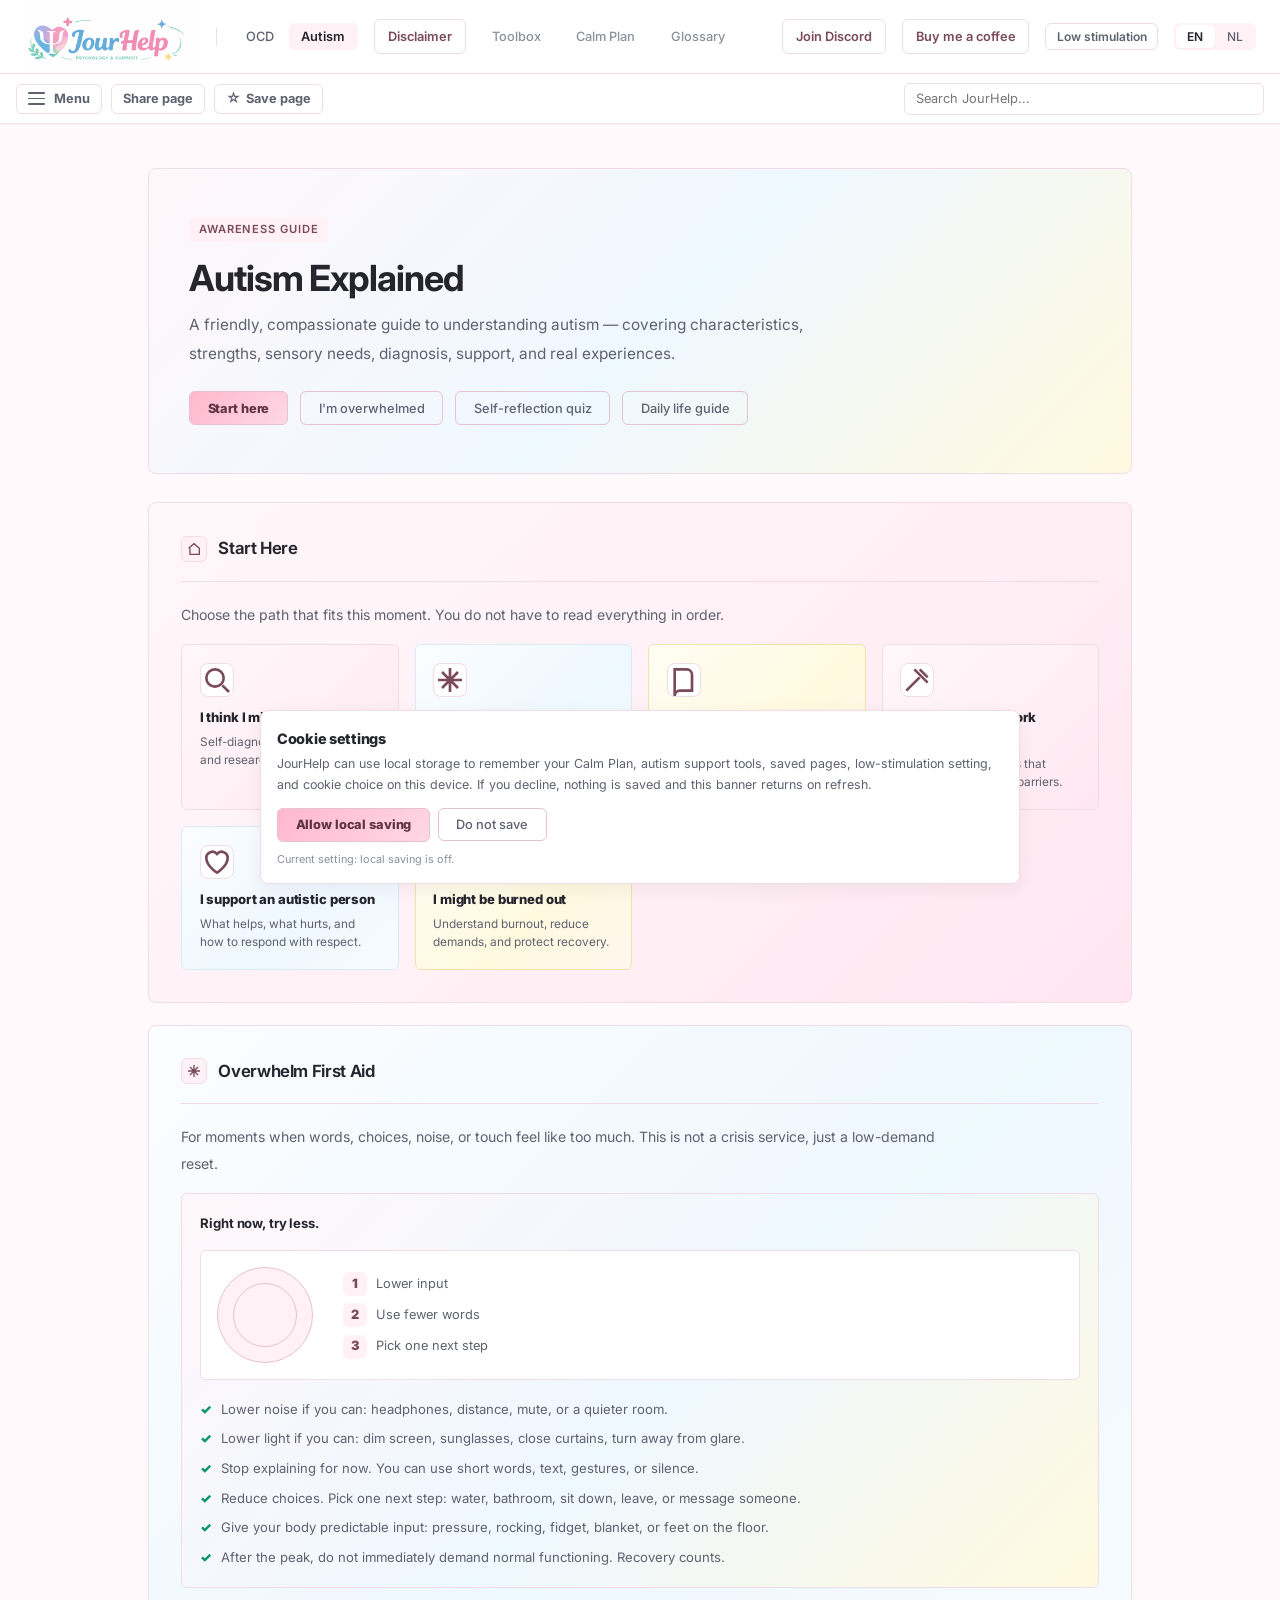
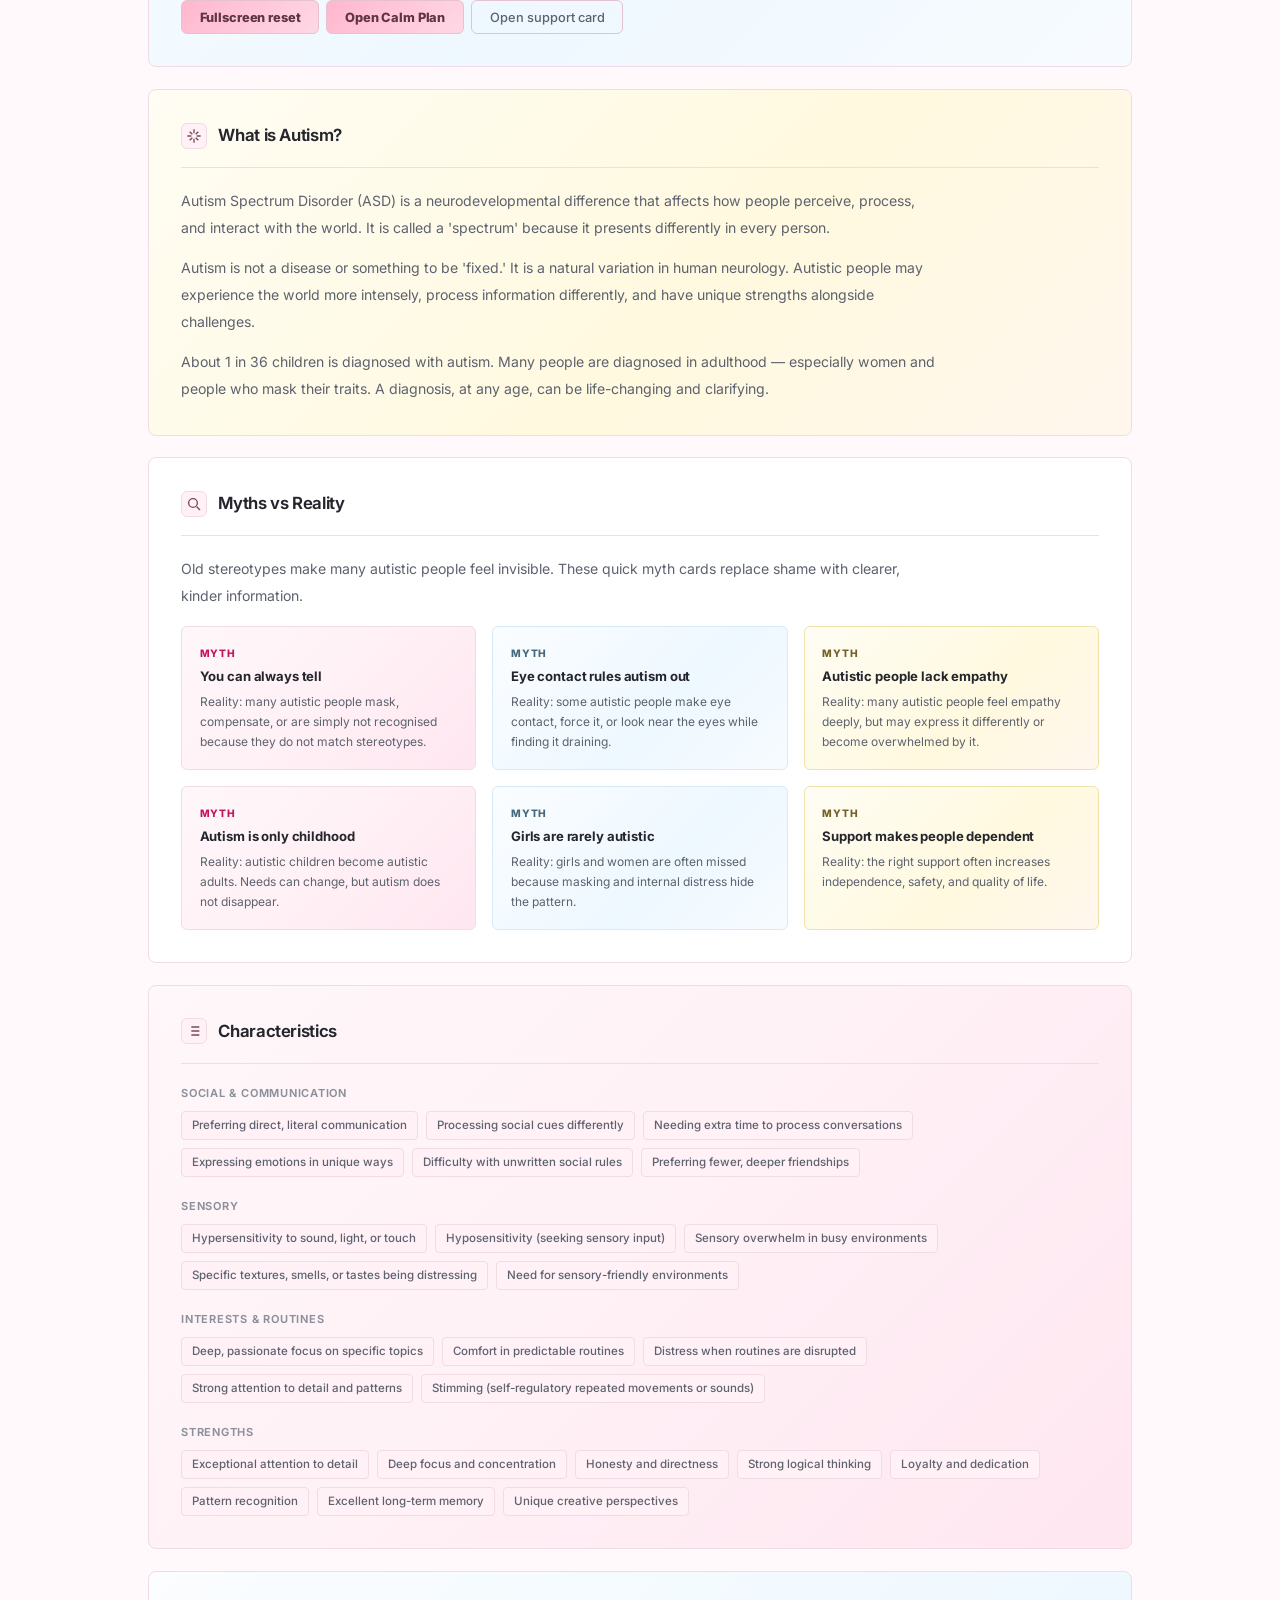
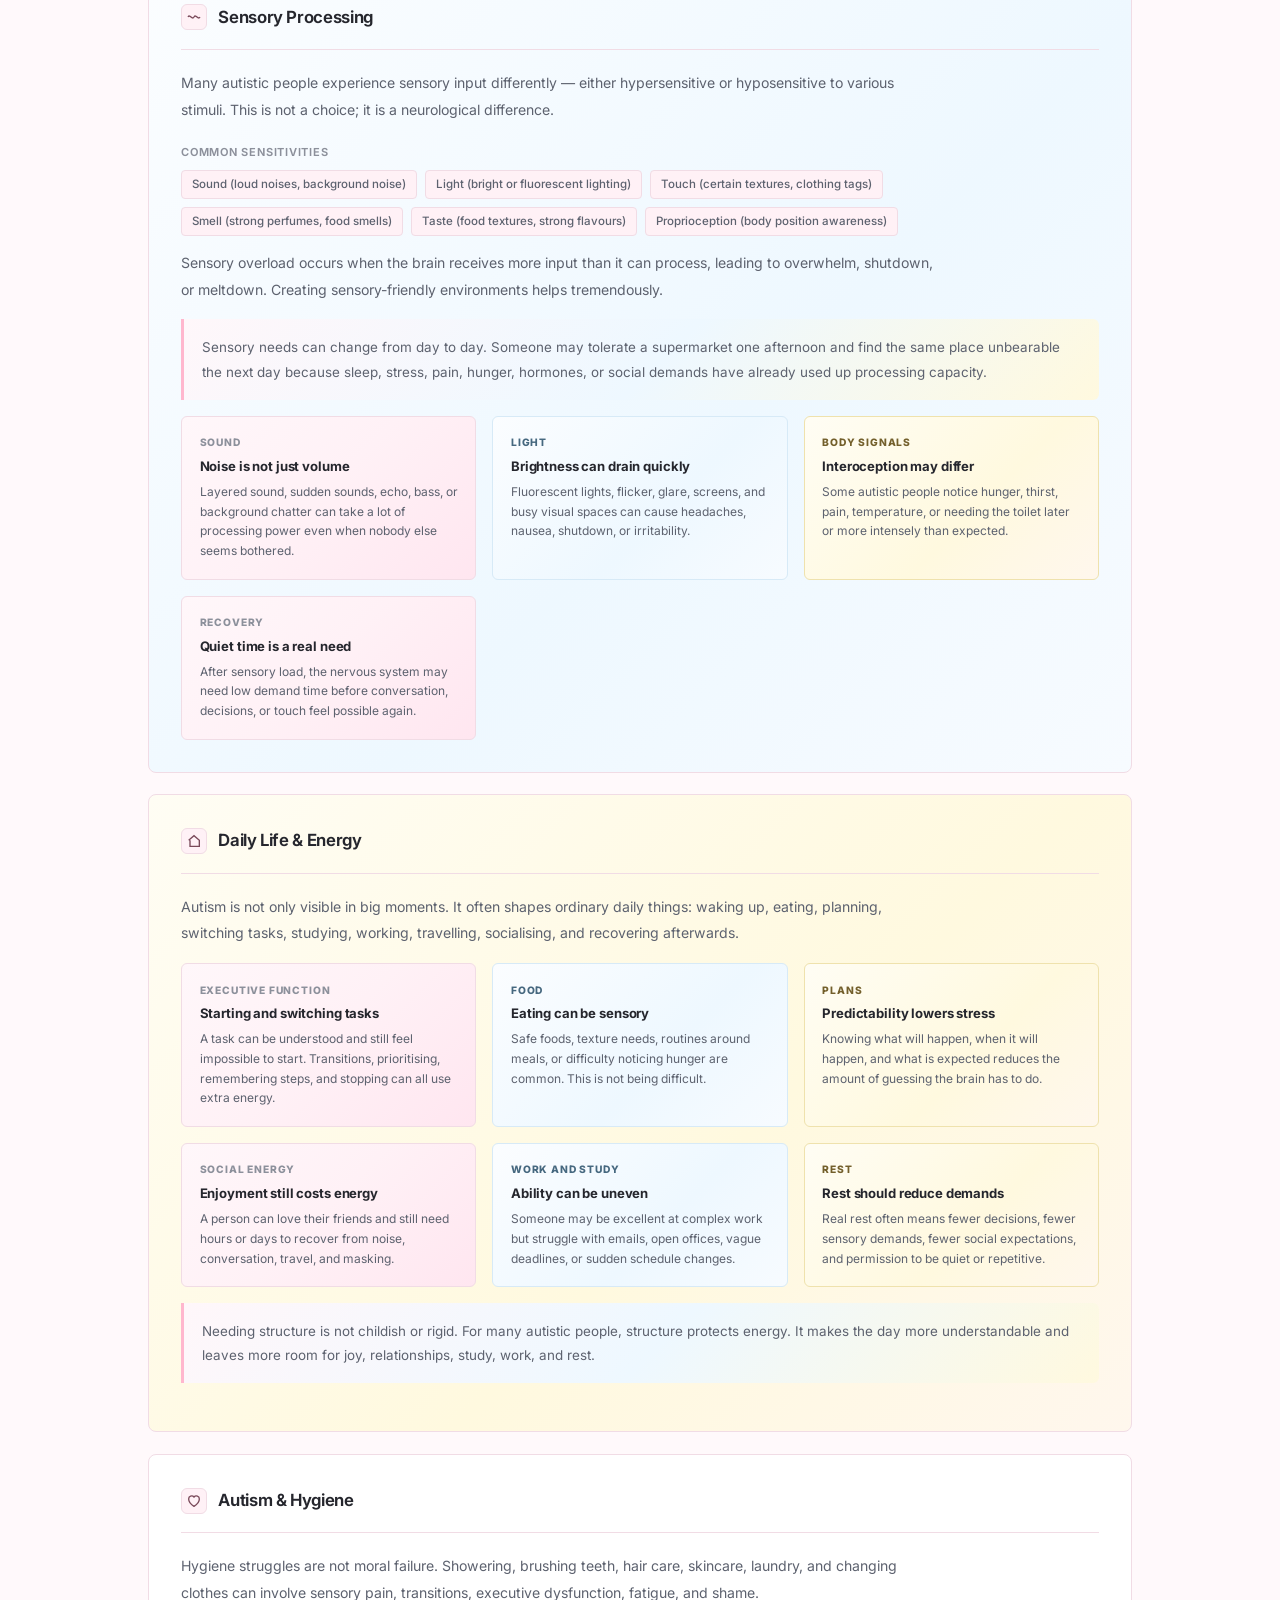
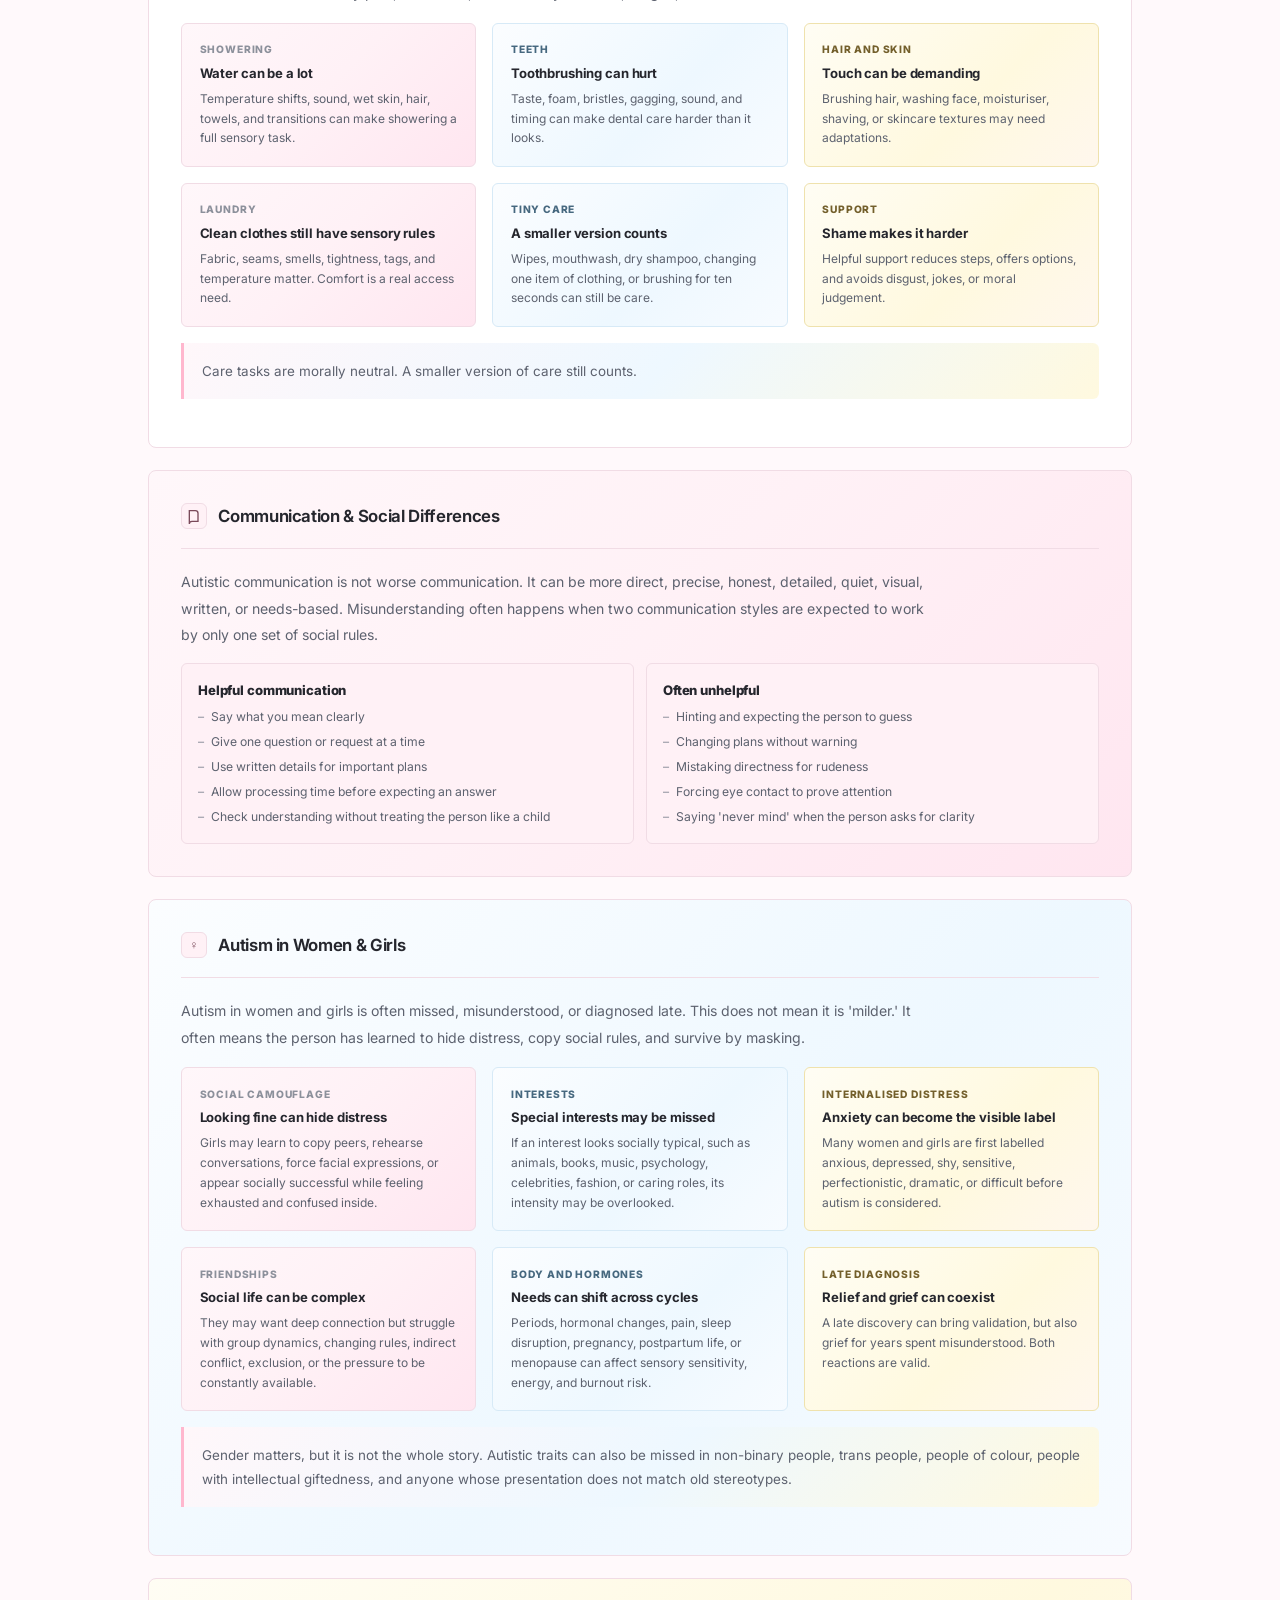
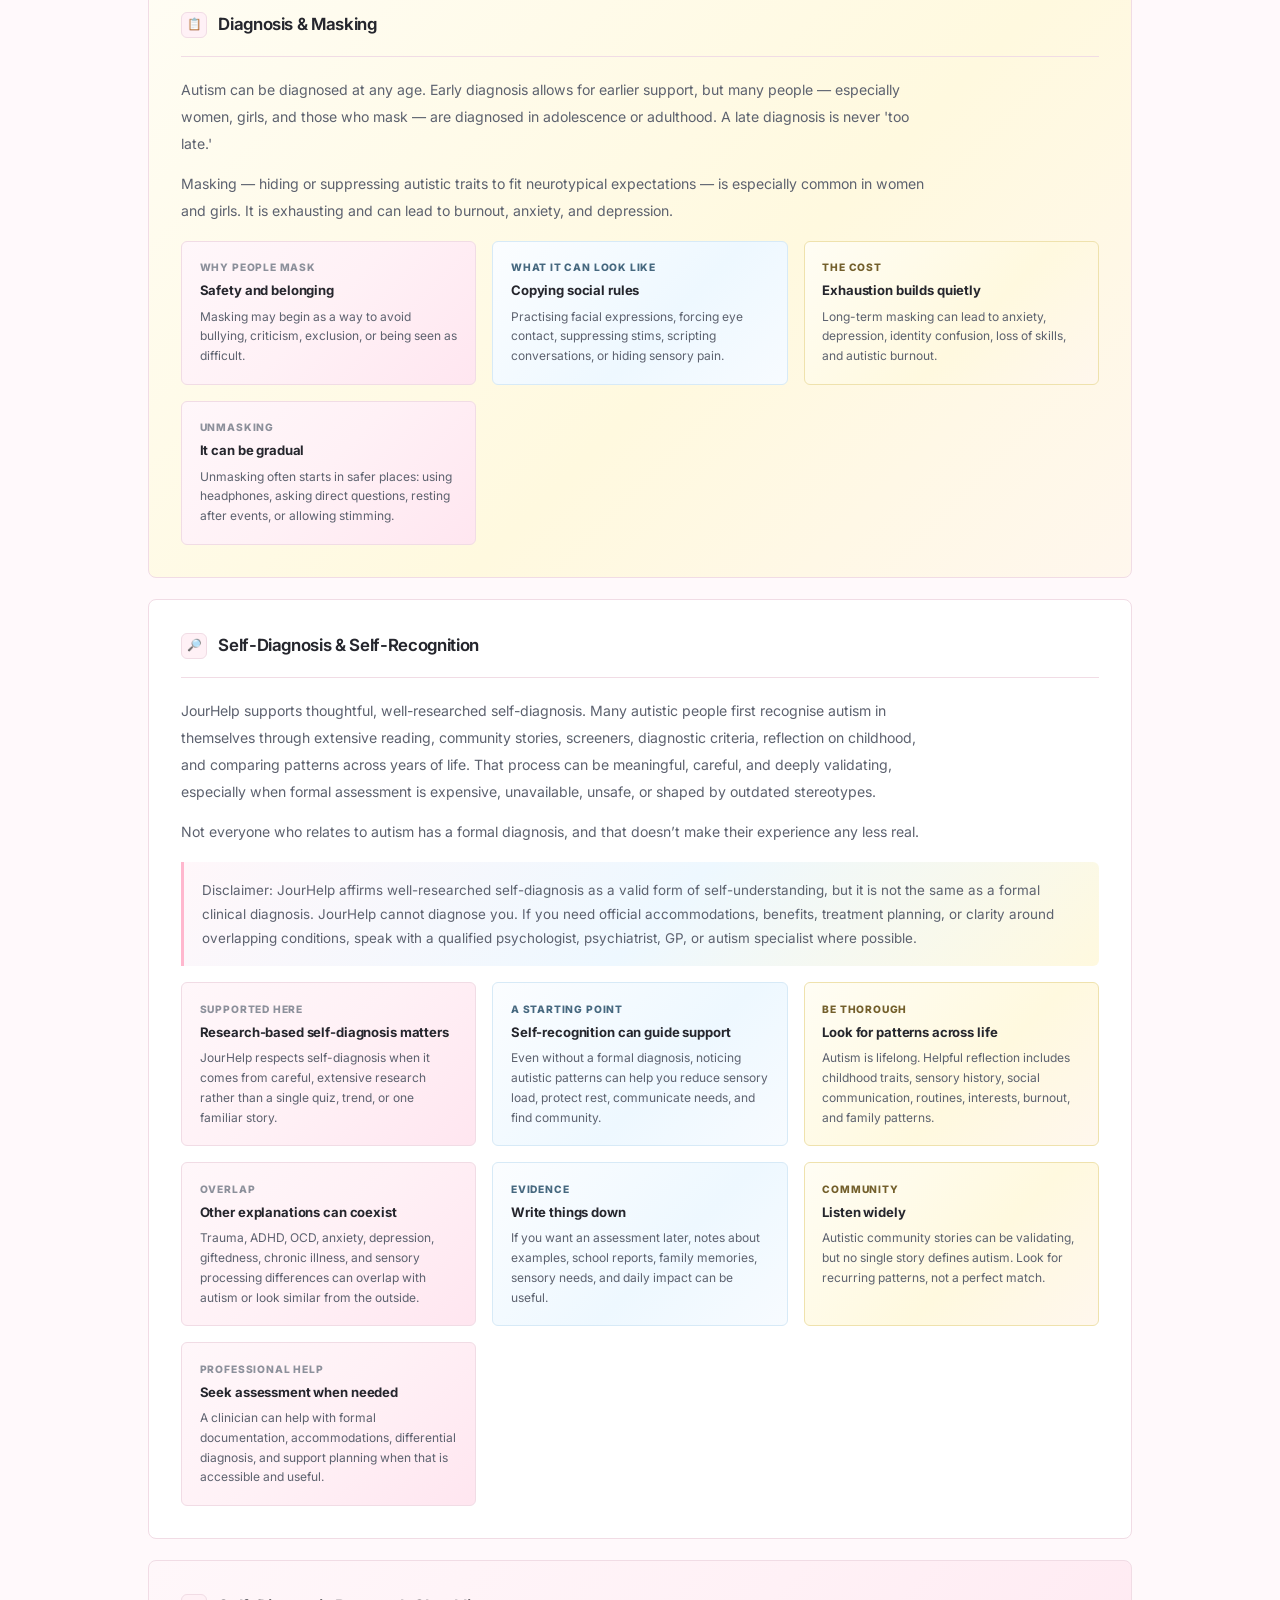
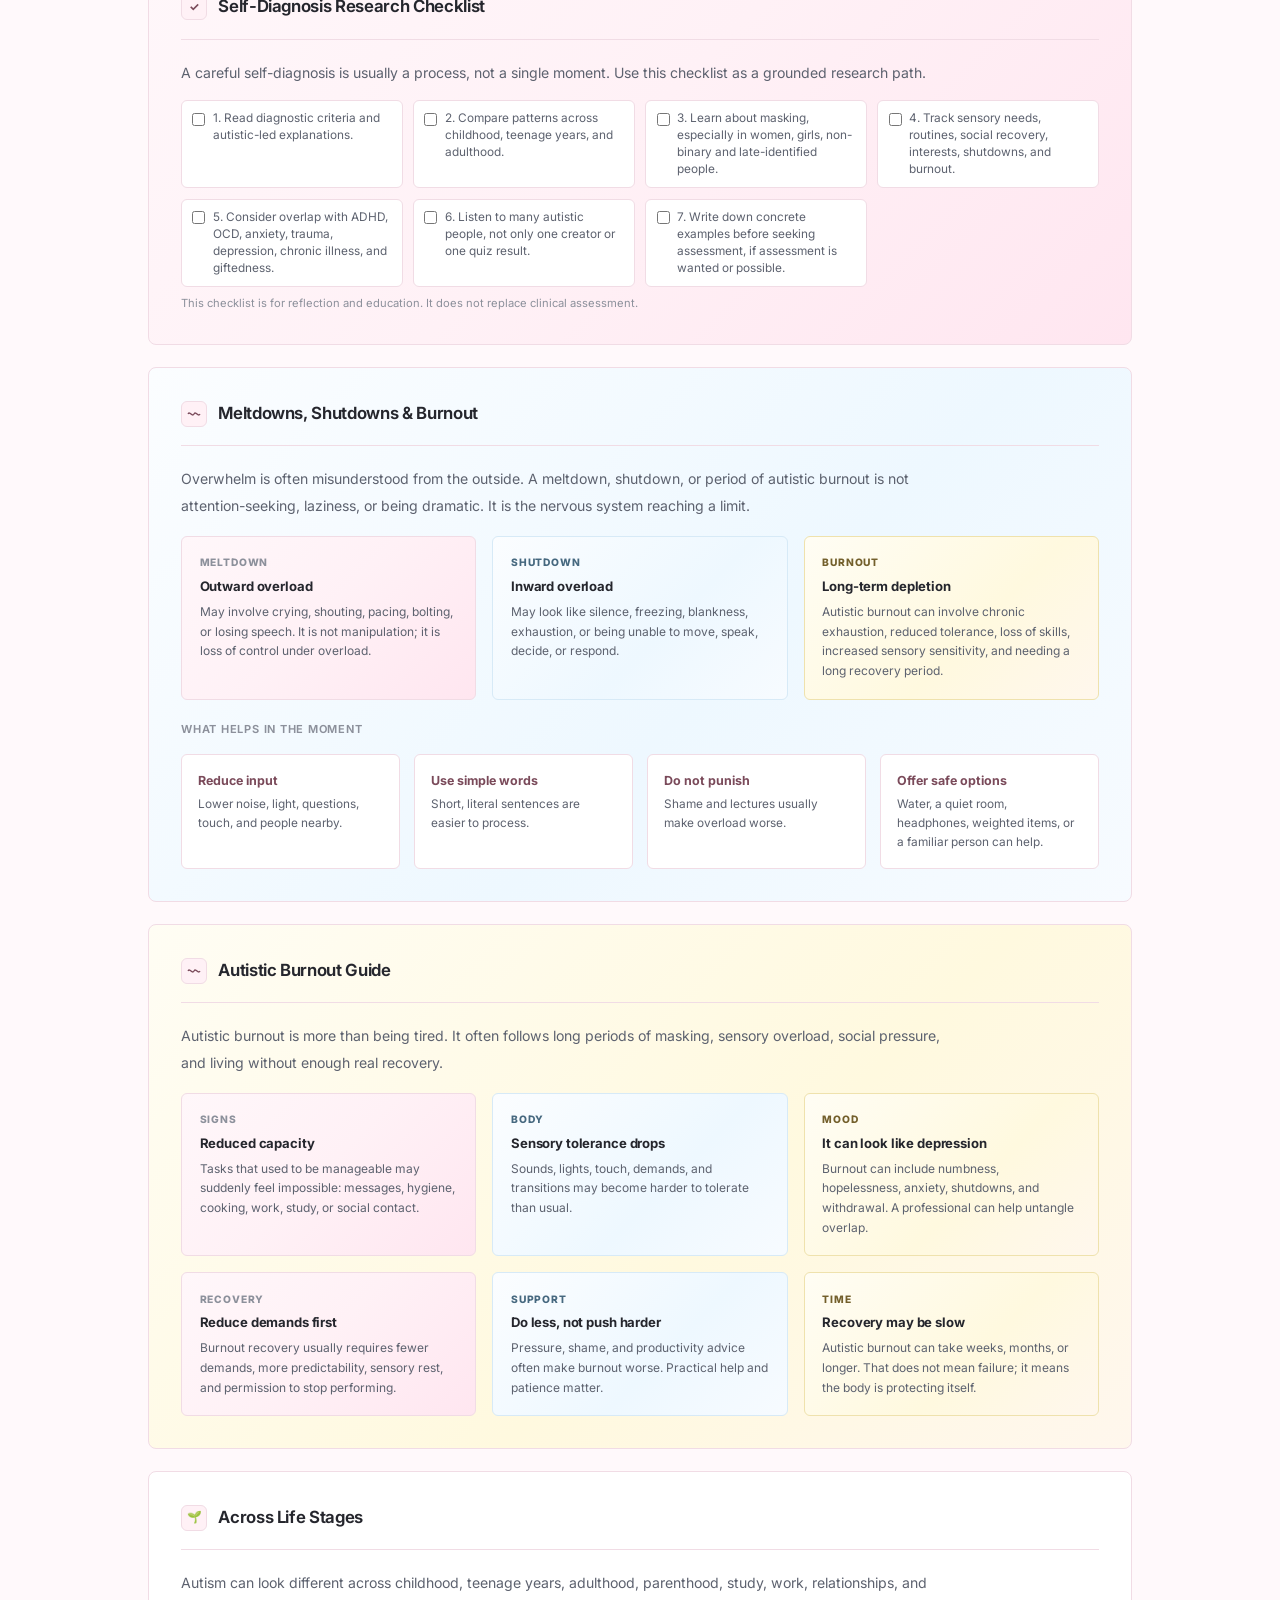
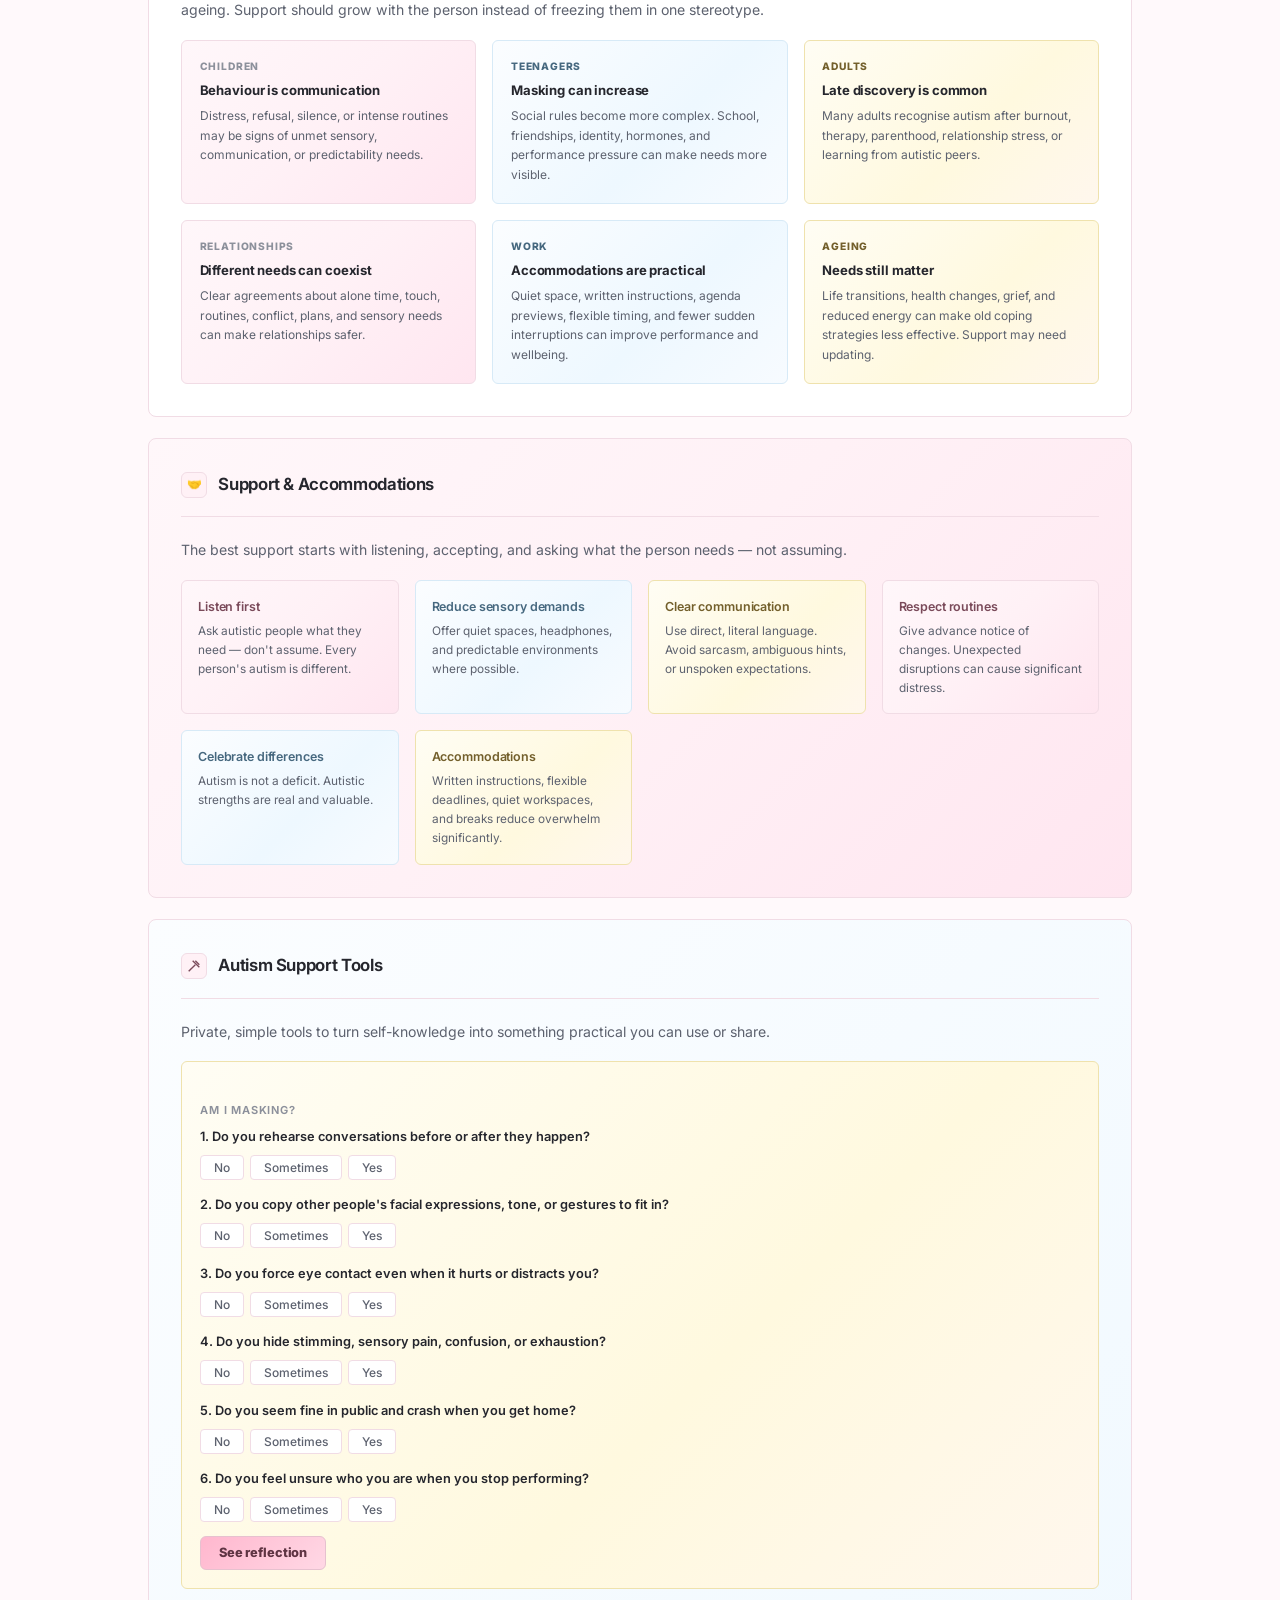
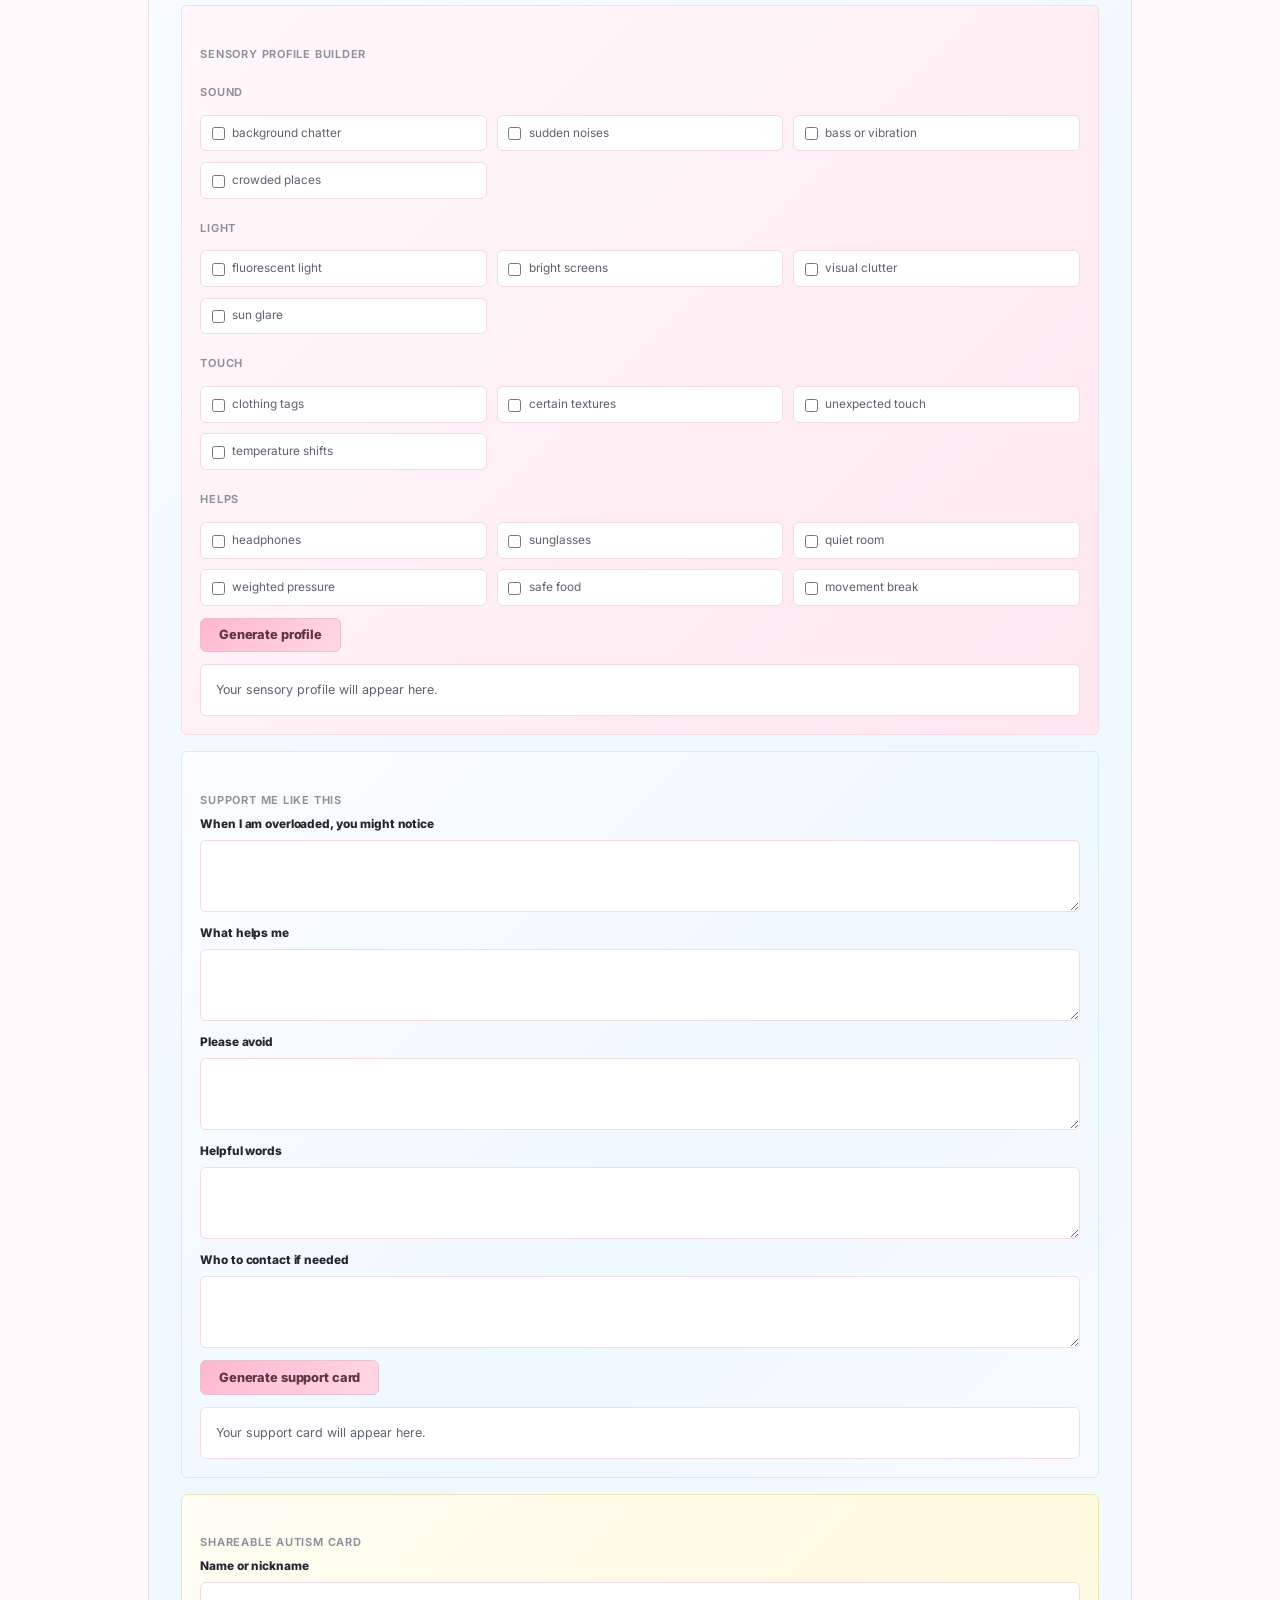
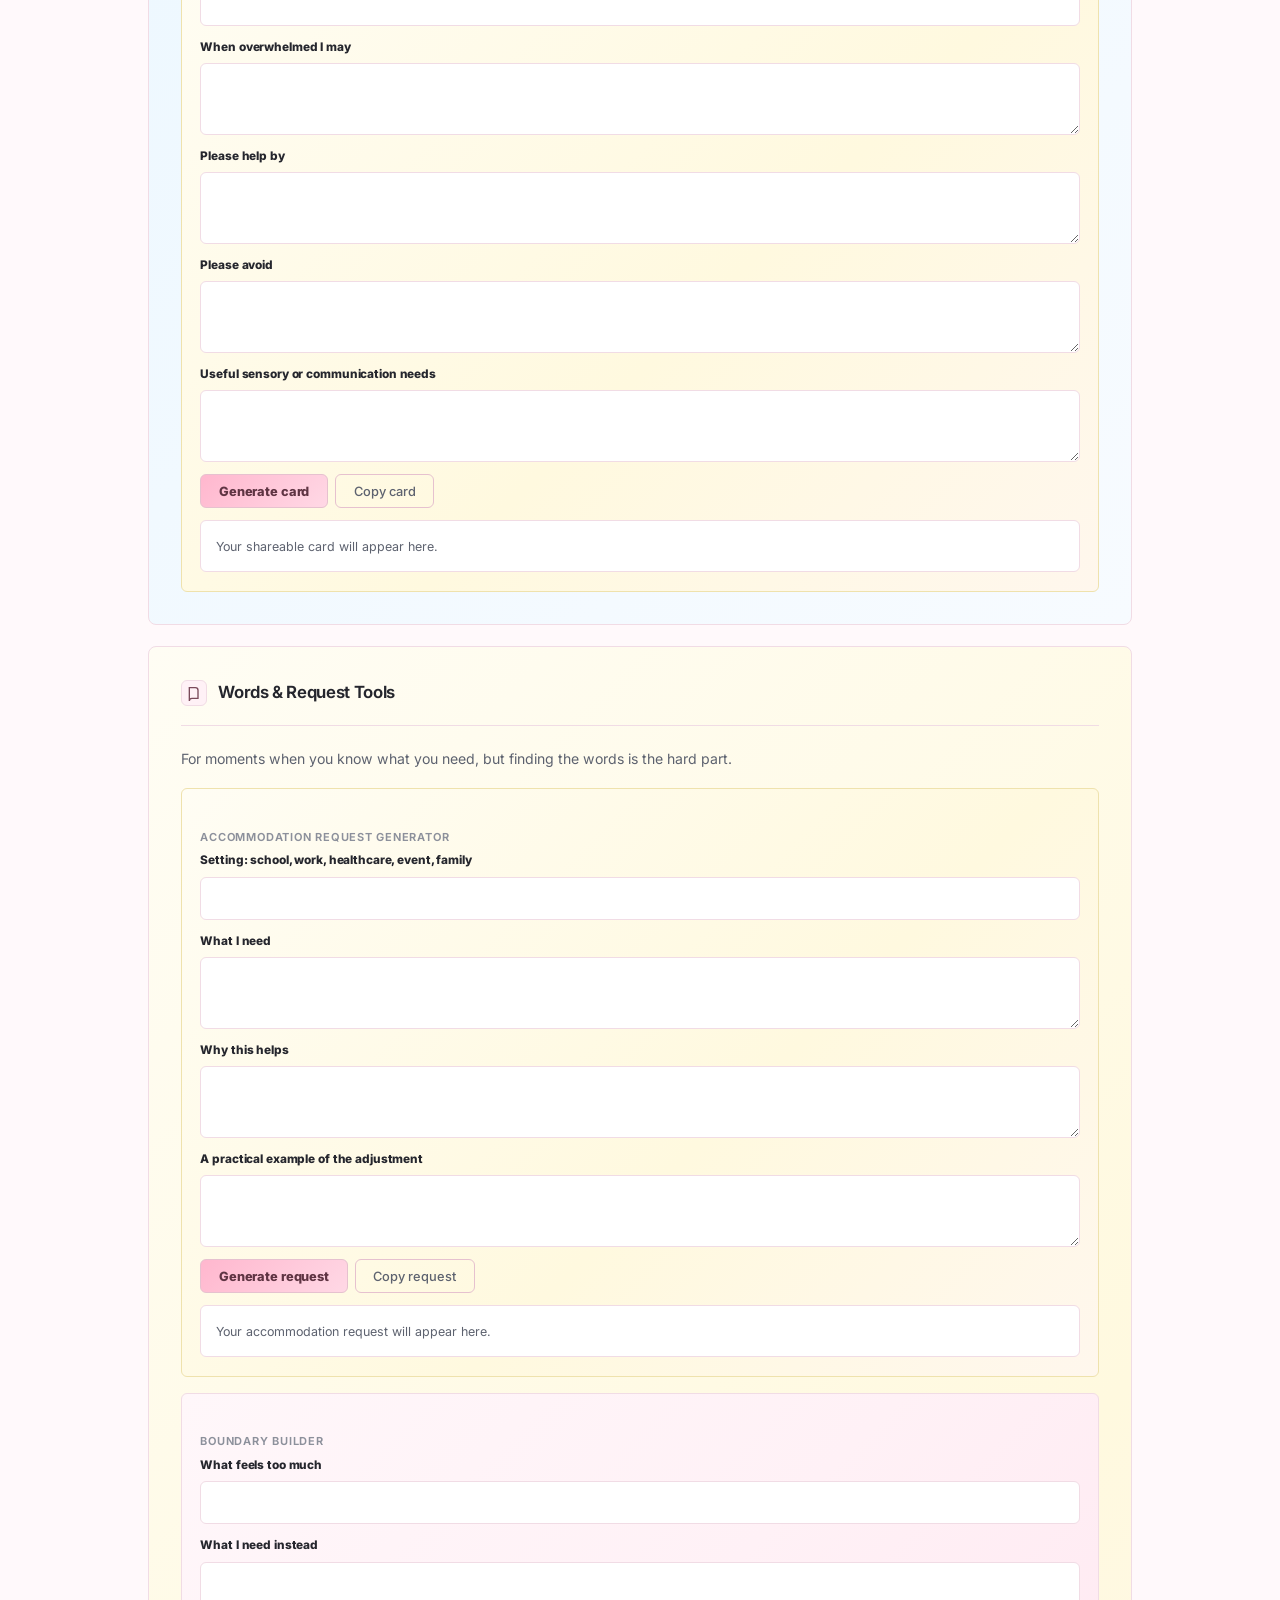
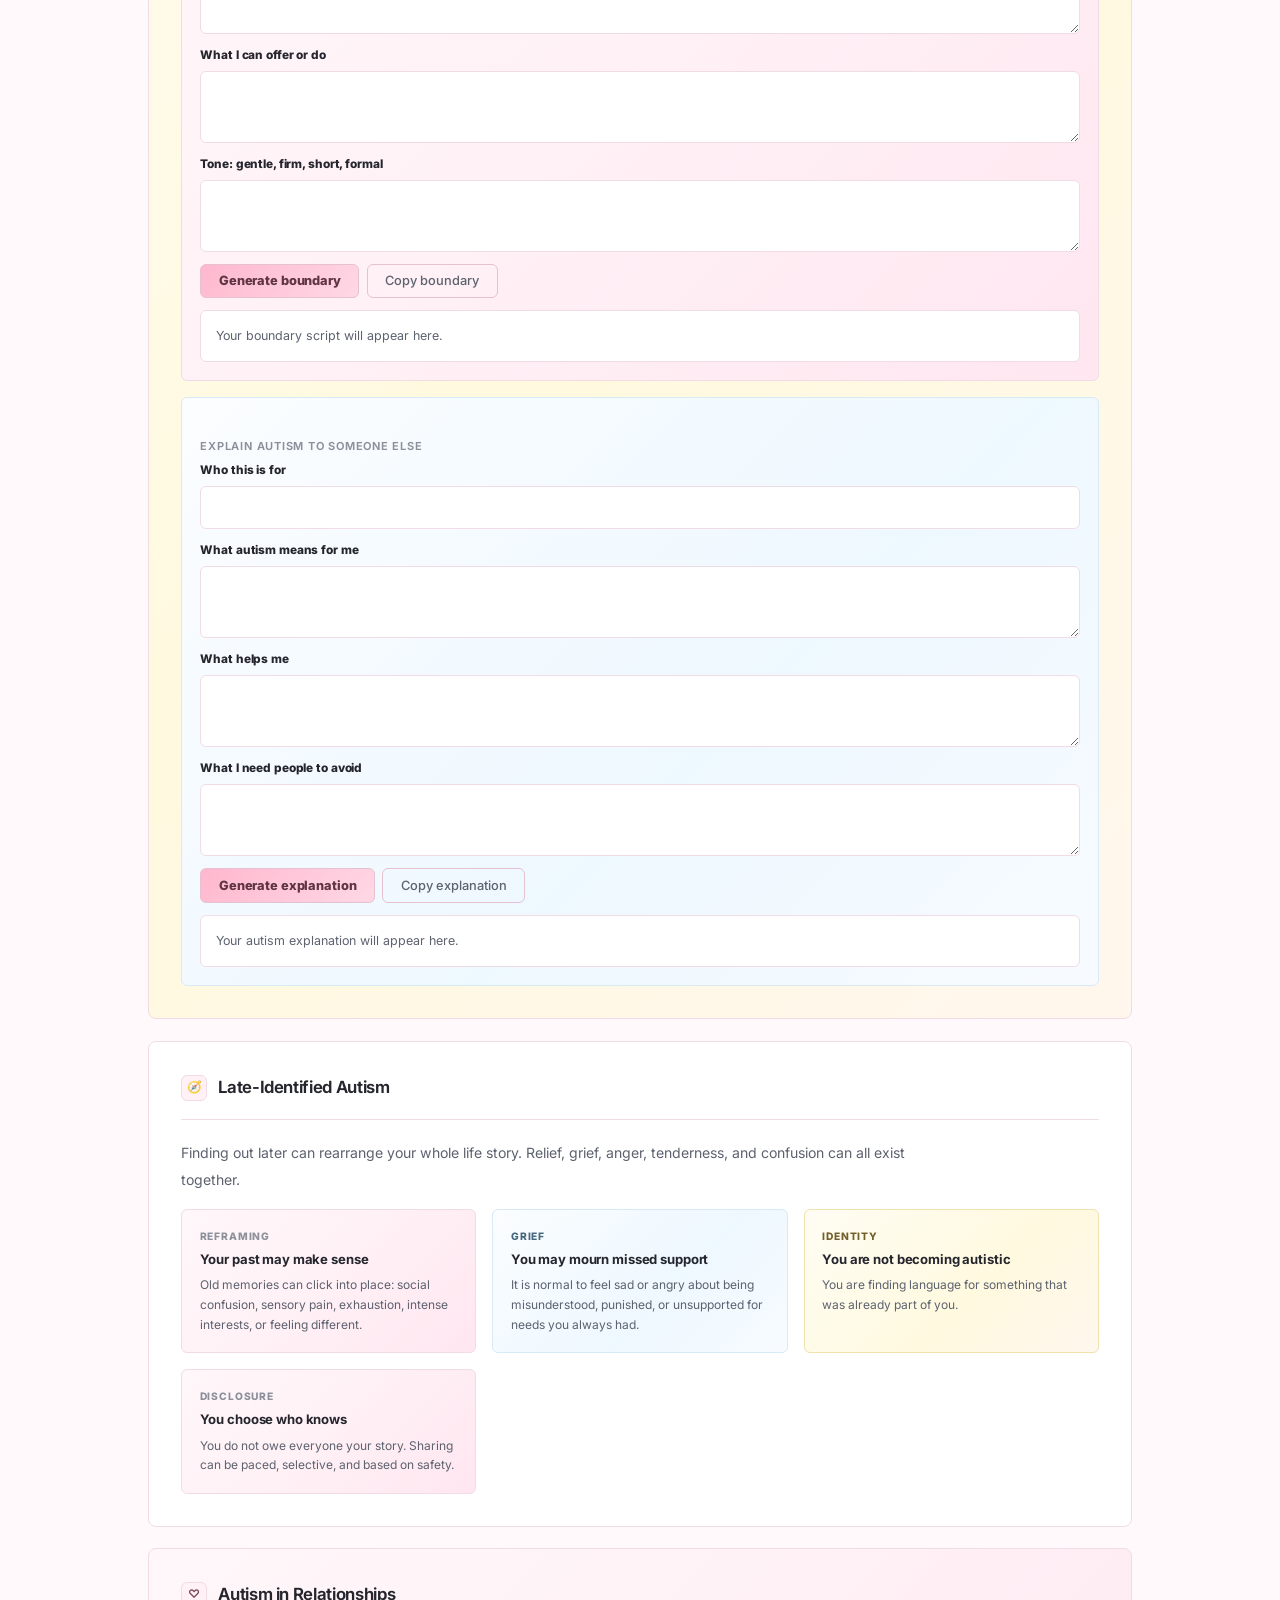
==== index.html @ cd44439c "update" ====
<!DOCTYPE html>
<html lang="en">
<head>
<meta charset="UTF-8">
<meta name="viewport" content="width=device-width, initial-scale=1.0">
<title>JourHelp</title>
<link rel="icon" type="image/svg+xml" href="data:image/svg+xml,%3Csvg xmlns='http://www.w3.org/2000/svg' viewBox='0 0 100 100'%3E%3Cdefs%3E%3ClinearGradient id='g' x1='0%25' y1='0%25' x2='100%25' y2='100%25'%3E%3Cstop offset='0%25' stop-color='%239b6dff'/%3E%3Cstop offset='100%25' stop-color='%23f472b6'/%3E%3C/linearGradient%3E%3C/defs%3E%3Ccircle cx='50' cy='50' r='50' fill='url(%23g)'/%3E%3Cpath fill='white' d='M50 75 C50 75 25 58 25 40 C25 30 33 23 42 26 C46 27 49 30 50 33 C51 30 54 27 58 26 C67 23 75 30 75 40 C75 58 50 75 50 75Z'/%3E%3C/svg%3E">
<link href="https://fonts.googleapis.com/css2?family=Inter:wght@300;400;500;600;700&display=swap" rel="stylesheet">
<style>
*{box-sizing:border-box;margin:0;padding:0}
:root{
  --p:#ffb7ce;--p-strong:#7a4a5a;--pk:#ffb7ce;--g1:#ffb7ce;--g2:#ffe1eb;
  --accent-soft:#fff1f6;--accent-warm:#fff7fa;
  --accent-blue:#eef8ff;--accent-blue-border:#d7eaf7;--accent-blue-text:#46687f;
  --accent-yellow:#fff9df;--accent-yellow-border:#efe2ad;--accent-yellow-text:#735f2b;
  --grad-pink:linear-gradient(135deg,#fff7fa 0%,#fff1f6 48%,#ffe6f0 100%);
  --grad-blue:linear-gradient(135deg,#fbfdff 0%,#eef8ff 58%,#f7fbff 100%);
  --grad-yellow:linear-gradient(135deg,#fffdf4 0%,#fff9df 58%,#fff7ed 100%);
  --grad-mix:linear-gradient(135deg,#fff7fa 0%,#eef8ff 52%,#fff9df 100%);
  --bg:#fff9fb;--surface:#fff;--surface2:#fff1f6;
  --text:#25262d;--text2:#5d626f;--text3:#8c909b;
  --border:#f1dce5;--border2:#e6c1cf;
  --shadow:0 1px 2px rgba(31,35,33,.035);
  --shadow-md:0 5px 18px rgba(31,35,33,.06);
  --r:8px;--r-sm:6px;
}
html{scroll-behavior:smooth}
body{background:var(--bg);min-height:100vh;font-family:'Inter',sans-serif;color:var(--text);font-size:15px;line-height:1.65;-webkit-font-smoothing:antialiased}
.reading-progress{position:fixed;top:0;left:0;width:100%;height:3px;background:transparent;z-index:220;pointer-events:none}
.reading-progress-bar{height:100%;width:0;background:var(--p);transition:width .08s linear}
.reading-section-label{position:fixed;top:3px;right:1rem;z-index:219;display:none;max-width:min(320px,calc(100vw - 2rem));border:1px solid var(--border);border-top:none;border-radius:0 0 6px 6px;background:rgba(255,255,255,.96);box-shadow:var(--shadow);color:var(--text2);font-size:.68rem;font-weight:800;padding:.28rem .55rem;white-space:nowrap;overflow:hidden;text-overflow:ellipsis}
.reading-section-label.show{display:block}
.floating-read-tools{position:fixed;right:1rem;bottom:1rem;z-index:130;display:none;gap:.45rem;align-items:center}
.floating-read-tools.show{display:flex}
.float-btn{border:1px solid var(--border);border-radius:6px;background:var(--surface);color:var(--text2);box-shadow:var(--shadow-md);font-family:'Inter',sans-serif;font-size:.76rem;font-weight:800;padding:.55rem .75rem;cursor:pointer}
.float-btn:hover{background:var(--surface2);color:var(--text)}

/* ── TOP NAV ── */
.topnav{height:74px;background:var(--surface);border-bottom:1px solid var(--border);display:flex;align-items:center;padding:0 1.5rem;gap:1rem;position:sticky;top:0;z-index:100}
.brand{display:flex;align-items:center;gap:.5rem;text-decoration:none;flex-shrink:0}
.brand-logo{display:block;width:176px;height:auto}
.nav-divider{width:1px;height:18px;background:var(--border);flex-shrink:0}
.topic-tabs{display:flex;gap:2px}
.topic-tab{padding:.35rem .8rem;border-radius:6px;border:none;background:transparent;font-family:'Inter',sans-serif;font-size:.8rem;font-weight:500;cursor:pointer;color:var(--text2);transition:all .15s}
.topic-tab:hover{background:var(--surface2);color:var(--text)}
.topic-tab.active{background:var(--surface2);color:var(--text);font-weight:600}
.menu-row{background:var(--surface);border-bottom:1px solid var(--border);position:sticky;top:74px;z-index:99}
.menu-row-inner{padding:.55rem 1rem;display:flex;align-items:center;gap:.55rem}
.mega-menu-btn{display:inline-flex;align-items:center;gap:.55rem;padding:.4rem .7rem;border-radius:6px;border:1px solid var(--border);background:transparent;font-family:'Inter',sans-serif;font-size:.8rem;font-weight:700;cursor:pointer;color:var(--text2);transition:all .15s;white-space:nowrap}
.mega-menu-btn:hover,.mega-menu-btn.open{background:var(--surface2);color:var(--text)}
.share-page-btn{display:inline-flex;align-items:center;justify-content:center;padding:.4rem .7rem;border-radius:6px;border:1px solid var(--border);background:transparent;font-family:'Inter',sans-serif;font-size:.8rem;font-weight:700;cursor:pointer;color:var(--text2);transition:all .15s;white-space:nowrap}
.share-page-btn:hover{background:var(--surface2);color:var(--text)}
.share-page-btn.copied{border-color:rgba(5,150,105,.35);background:rgba(5,150,105,.08);color:#047857}
.save-page-btn.saved{border-color:var(--border2);background:var(--accent-warm);color:var(--p-strong)}
.save-icon{font-size:.9rem;line-height:1;margin-right:.28rem;color:currentColor}
.global-search-wrap{position:relative;flex:1;max-width:360px;margin-left:auto}
.global-search{width:100%;border:1px solid var(--border);border-radius:6px;background:var(--surface);color:var(--text);font-family:'Inter',sans-serif;font-size:.8rem;padding:.46rem .7rem;outline:none}
.global-search:focus{border-color:rgba(255,183,206,.9);box-shadow:0 0 0 3px rgba(255,183,206,.22)}
.global-search-results{position:absolute;top:calc(100% + .4rem);right:0;width:min(460px,calc(100vw - 2rem));max-height:360px;overflow:auto;background:var(--surface);border:1px solid var(--border);border-radius:var(--r-sm);box-shadow:var(--shadow-md);padding:.45rem;display:none;z-index:125}
.global-search-results.open{display:block}
.search-highlight{outline:3px solid rgba(255,183,206,.9);box-shadow:0 0 0 6px rgba(255,183,206,.18)!important;transition:outline .2s,box-shadow .2s}
.search-result{display:block;width:100%;text-align:left;border:none;border-radius:6px;background:transparent;color:var(--text);font-family:'Inter',sans-serif;padding:.55rem .65rem;cursor:pointer}
.search-result:hover,.search-result:focus{background:var(--surface2);outline:none}
.search-result-kicker{font-size:.62rem;font-weight:800;text-transform:uppercase;letter-spacing:.08em;color:var(--p-strong);margin-bottom:.12rem}
.search-result-title{font-size:.8rem;font-weight:700;color:var(--text);letter-spacing:-.01em}
.search-result-body{font-size:.72rem;color:var(--text2);line-height:1.45;margin-top:.12rem}
.search-empty{font-size:.76rem;color:var(--text2);padding:.65rem}
.mega-menu-icon{display:flex;flex-direction:column;gap:4px}
.mega-menu-icon span{display:block;width:17px;height:1.5px;border-radius:2px;background:currentColor}
.mega-menu{position:fixed;top:128px;left:1rem;z-index:120;width:min(1040px,calc(100vw - 2rem));background:var(--surface);border:1px solid var(--border);border-radius:var(--r);box-shadow:var(--shadow-md);padding:1rem;display:none}
.mega-menu.open{display:block}
.mega-menu-grid{display:grid;grid-template-columns:repeat(4,1fr);gap:.9rem}
.mega-col{min-width:0}
.mega-label{font-size:.68rem;font-weight:800;text-transform:uppercase;letter-spacing:.08em;color:var(--text3);margin:0 0 .45rem .15rem}
.mega-link{display:block;padding:.45rem .55rem;border-radius:var(--r-sm);font-size:.8rem;font-weight:600;color:var(--text2);text-decoration:none;line-height:1.35;cursor:pointer}
.mega-link:hover{background:var(--surface2);color:var(--text)}
.mega-link.subtle{font-weight:500;font-size:.76rem}
.disclaimer-nav{display:inline-flex;align-items:center;justify-content:center;padding:.35rem .8rem;border-radius:6px;border:1px solid var(--border);background:var(--surface);font-family:'Inter',sans-serif;font-size:.8rem;font-weight:600;cursor:pointer;color:var(--p-strong);text-decoration:none;transition:all .15s;white-space:nowrap;flex-shrink:0}
.disclaimer-nav:hover{background:var(--surface2);border-color:var(--border2)}
.calm-nav{border-color:transparent;background:transparent;color:var(--text3);font-weight:500;padding:.35rem .55rem}
.calm-nav:hover{background:var(--surface2);border-color:transparent;color:var(--text2)}
.discord-nav{display:inline-flex;align-items:center;justify-content:center;padding:.35rem .8rem;border-radius:6px;border:1px solid var(--border);background:var(--surface);font-family:'Inter',sans-serif;font-size:.8rem;font-weight:600;color:var(--p-strong);text-decoration:none;transition:all .15s;white-space:nowrap;flex-shrink:0}
.discord-nav:hover{background:var(--surface2);border-color:var(--border2)}
.coffee-nav{display:inline-flex;align-items:center;justify-content:center;padding:.35rem .8rem;border-radius:6px;border:1px solid var(--border);background:var(--surface);font-family:'Inter',sans-serif;font-size:.8rem;font-weight:600;color:var(--p-strong);text-decoration:none;transition:all .15s;white-space:nowrap;flex-shrink:0}
.coffee-nav:hover{background:var(--surface2);border-color:var(--border2)}
.nav-spacer{flex:1}
.lang-toggle{display:flex;background:var(--surface2);border-radius:6px;padding:2px;gap:1px}
.lang-btn{padding:.28rem .7rem;border-radius:5px;border:none;font-family:'Inter',sans-serif;font-size:.75rem;font-weight:500;cursor:pointer;background:transparent;color:var(--text2);transition:all .15s}
.lang-btn.active{background:var(--surface);color:var(--text);font-weight:600;box-shadow:var(--shadow)}
.stim-toggle{display:inline-flex;align-items:center;gap:.38rem;padding:.32rem .65rem;border-radius:6px;border:1px solid var(--border);background:transparent;color:var(--text2);font-family:'Inter',sans-serif;font-size:.75rem;font-weight:600;cursor:pointer;transition:all .15s;white-space:nowrap}
.stim-toggle:hover{background:var(--surface2);color:var(--text)}
.stim-toggle.active{background:var(--surface2);border-color:var(--border2);color:var(--text)}
.hamburger{display:none;flex-direction:column;gap:4px;cursor:pointer;padding:.3rem;background:none;border:none;margin-right:.25rem}
.hamburger span{width:18px;height:1.5px;background:var(--text2);border-radius:2px;display:block;transition:all .2s}

/* ── LOW STIMULATION MODE ── */
body.low-stim{--p:#374151;--pk:#4b5563;--g1:#4b5563;--g2:#6b7280;--bg:#f7f7f8;--surface2:#f1f2f3;--text:#202124;--text2:#4b5563;--text3:#71717a}
body.low-stim *{transition:none!important;animation:none!important;scroll-behavior:auto!important}
body.low-stim .grad{-webkit-text-fill-color:var(--text);background:none;color:var(--text)}
body.low-stim .hero,body.low-stim .section,body.low-stim .type-hero,body.low-stim .detail-section,body.low-stim .crisis-box{box-shadow:none}
body.low-stim .sec-icon-wrap,body.low-stim .nav-link .nav-icon,body.low-stim .tip-n{background:#6b7280}
body.low-stim .btn-primary,body.low-stim .support-cta{background:#4b5563}
body.low-stim .discord-card,body.low-stim .support-card{background:var(--surface2)}

/* ── LAYOUT ── */
.app{display:flex;flex-direction:column;min-height:100vh}
.content-area{display:flex;flex:1;max-width:1040px;margin:0 auto;width:100%;padding:2.75rem 1.75rem 5rem;gap:0}
.sidebar-overlay{display:none;position:fixed;inset:0;background:rgba(0,0,0,.2);z-index:98}

/* ── SIDEBAR ── */
.sidebar{display:none}
.sidebar::-webkit-scrollbar{width:3px}.sidebar::-webkit-scrollbar-thumb{background:var(--border2);border-radius:3px}
.nav-group-label{font-size:.68rem;font-weight:600;text-transform:uppercase;letter-spacing:.08em;color:var(--text3);margin:1.25rem 0 .35rem .5rem}
.nav-group-label:first-child{margin-top:0}
.nav-link{display:flex;align-items:center;gap:.5rem;padding:.38rem .6rem;border-radius:var(--r-sm);font-size:.8rem;font-weight:500;color:var(--text2);text-decoration:none;margin-bottom:1px;transition:all .12s;cursor:pointer;white-space:nowrap;overflow:hidden;text-overflow:ellipsis}
.nav-link:hover{background:var(--surface2);color:var(--text)}
.nav-link.act{background:var(--surface2);color:var(--text);font-weight:600}
.nav-link .nav-icon{width:16px;height:16px;border-radius:4px;background:var(--surface2);border:1px solid var(--border);display:flex;align-items:center;justify-content:center;flex-shrink:0;font-size:.6rem}
.nav-sub{font-size:.76rem;padding:.32rem .6rem .32rem 1rem}

/* ── MAIN ── */
.main{flex:1;min-width:0}
.page{display:none}.page.active{display:block}

/* ── HERO ── */
.hero{background:var(--grad-mix);border:1px solid var(--border);border-radius:var(--r);padding:3rem 2.5rem;margin-bottom:1.75rem;box-shadow:none}
.hero-eyebrow{display:flex;align-items:center;gap:.5rem;margin-bottom:1rem}
.hero-tag{font-size:.7rem;font-weight:600;text-transform:uppercase;letter-spacing:.08em;color:var(--p-strong);background:var(--accent-soft);padding:3px 10px;border-radius:4px}
.hero h1{font-size:clamp(1.6rem,4vw,2.25rem);font-weight:700;letter-spacing:-.03em;color:var(--text);line-height:1.15;margin-bottom:.75rem}
.grad{background:none;-webkit-text-fill-color:currentColor;color:var(--text);background-clip:initial}
.hero p{font-size:.96rem;color:var(--text2);line-height:1.85;max-width:640px}
.hero-btns{display:flex;gap:.75rem;flex-wrap:wrap;margin-top:1.45rem}
.about-hero{display:grid;grid-template-columns:minmax(0,1fr) 210px;gap:1.5rem;align-items:center}
.about-hero p{max-width:620px}
.about-photo{width:100%;max-width:210px;aspect-ratio:1/1;border-radius:8px;object-fit:cover;object-position:center;justify-self:end;border:1px solid var(--border);box-shadow:var(--shadow-md)}
.btn-primary{padding:.54rem 1.1rem;border-radius:var(--r-sm);border:1px solid var(--border2);background:linear-gradient(135deg,#ffb7ce 0%,#ffd8e5 100%);color:#5f3443;font-family:'Inter',sans-serif;font-size:.8rem;font-weight:800;cursor:pointer;transition:opacity .15s;letter-spacing:-.01em}
.btn-primary:hover{opacity:.88}
.btn-ghost{padding:.5rem 1.1rem;border-radius:var(--r-sm);border:1px solid var(--border2);background:transparent;color:var(--text2);font-family:'Inter',sans-serif;font-size:.8rem;font-weight:500;cursor:pointer;transition:all .15s}
.btn-ghost:hover{background:var(--surface2);color:var(--text);border-color:var(--border2)}

/* ── SECTIONS ── */
.section{background:var(--surface);border:1px solid var(--border);border-radius:var(--r);padding:2rem;margin-bottom:1.35rem;box-shadow:none}
.page.active>.section:nth-of-type(4n+2){background:var(--grad-pink)}
.page.active>.section:nth-of-type(4n+3){background:var(--grad-blue)}
.page.active>.section:nth-of-type(4n){background:var(--grad-yellow)}
.sec-hd{display:flex;align-items:center;gap:.7rem;margin-bottom:1.1rem}
.sec-icon-wrap{width:26px;height:26px;border-radius:6px;background:var(--surface2);border:1px solid var(--border);color:var(--p-strong);display:flex;align-items:center;justify-content:center;flex-shrink:0;font-size:.74rem;font-weight:700}
.sec-icon-wrap svg{width:16px;height:16px;display:block}
.section h2{font-size:1.05rem;font-weight:650;letter-spacing:-.02em;color:var(--text)}
.section p{font-size:.88rem;color:var(--text2);line-height:1.9;margin-bottom:.85rem;max-width:760px}
.section p:last-child{margin-bottom:0}
.divider{height:1px;background:var(--border);margin:0 0 1.25rem}

/* ── CARDS ── */
.card-grid{display:grid;grid-template-columns:repeat(auto-fill,minmax(190px,1fr));gap:1rem;margin-top:1rem}
.card{background:var(--grad-pink);border:1px solid var(--border);border-radius:var(--r);padding:1.15rem;box-shadow:none;transition:border-color .15s,background .15s;cursor:pointer}
.card:nth-child(3n+2){background:var(--grad-blue);border-color:var(--accent-blue-border)}
.card:nth-child(3n){background:var(--grad-yellow);border-color:var(--accent-yellow-border)}
.card:hover{border-color:var(--border2);background:var(--surface2)}
.card-em{font-size:1rem;margin-bottom:.45rem;display:block;color:var(--text3)}
.card-title{font-weight:600;font-size:.8rem;color:var(--text);margin-bottom:.25rem;letter-spacing:-.01em}
.card-body{font-size:.76rem;color:var(--text2);line-height:1.65}
.card-more{font-size:.7rem;color:var(--p-strong);margin-top:.4rem;font-weight:500}

/* ── PILLS ── */
.pill-wrap{display:flex;flex-wrap:wrap;gap:.5rem;margin-top:.55rem}
.pill{padding:4px 10px;border-radius:4px;font-size:.72rem;font-weight:500;border:1px solid var(--border);background:var(--surface2);color:var(--text2)}
.po,.pc,.pp,.pb{background:var(--surface2);border-color:var(--border);color:var(--text2)}
.sub-lbl{font-size:.69rem;font-weight:650;text-transform:uppercase;letter-spacing:.07em;color:var(--text3);margin:1.25rem 0 .35rem}

/* ── TREAT / TIP ── */
.treat-row{display:grid;grid-template-columns:repeat(auto-fill,minmax(185px,1fr));gap:1rem;margin-top:1rem}
.treat-card{background:var(--grad-pink);border:1px solid var(--border);border-radius:var(--r-sm);padding:1rem}
.treat-card:nth-child(3n+2){background:var(--grad-blue);border-color:var(--accent-blue-border)}
.treat-card:nth-child(3n){background:var(--grad-yellow);border-color:var(--accent-yellow-border)}
.treat-title{font-size:.78rem;font-weight:600;color:var(--p-strong);margin-bottom:.25rem;letter-spacing:-.01em}
.treat-card:nth-child(3n+2) .treat-title{color:var(--accent-blue-text)}
.treat-card:nth-child(3n) .treat-title{color:var(--accent-yellow-text)}
.treat-body{font-size:.74rem;color:var(--text2);line-height:1.6}
.tip-list{list-style:none;margin-top:.8rem}
.tip-list li{display:flex;gap:.75rem;align-items:flex-start;padding:.75rem 0;border-bottom:1px solid var(--border);font-size:.86rem;color:var(--text2);line-height:1.75}
.tip-list li:last-child{border-bottom:none}
.tip-n{width:21px;height:21px;border-radius:5px;background:var(--surface2);border:1px solid var(--border);color:var(--p-strong);font-size:.65rem;font-weight:700;display:flex;align-items:center;justify-content:center;flex-shrink:0;margin-top:2px}

/* ── FAQ ── */
.faq-item{border-bottom:1px solid var(--border);padding:.65rem 0}
.faq-item:last-child{border-bottom:none}
.faq-q{font-size:.83rem;font-weight:500;color:var(--text);cursor:pointer;display:flex;justify-content:space-between;align-items:center;gap:1rem;user-select:none;letter-spacing:-.01em}
.faq-q:hover{color:var(--p-strong)}
.faq-arr{color:var(--text3);transition:transform .2s;flex-shrink:0;font-size:.75rem}
.faq-a{font-size:.8rem;color:var(--text2);line-height:1.8;max-height:0;overflow:hidden;transition:max-height .3s ease,padding .2s}
.faq-item.open .faq-a{max-height:300px;padding-top:.45rem}
.faq-item.open .faq-arr{transform:rotate(180deg)}

/* ── STORIES ── */
.story-grid{display:grid;grid-template-columns:repeat(auto-fill,minmax(240px,1fr));gap:1rem;margin-top:1rem}
.story-card{background:var(--grad-pink);border:1px solid var(--border);border-radius:var(--r);padding:1.35rem;position:relative;overflow:hidden}
.story-card:nth-child(3n+2){background:var(--grad-blue);border-color:var(--accent-blue-border)}
.story-card:nth-child(3n){background:var(--grad-yellow);border-color:var(--accent-yellow-border)}
.story-card::before{display:none}
.story-text{font-size:.78rem;color:var(--text2);line-height:1.75;font-style:italic}
.story-name{font-size:.72rem;font-weight:600;color:var(--text);margin-top:.65rem;letter-spacing:-.01em}
.story-tag{display:inline-block;font-size:.65rem;font-weight:500;padding:2px 7px;border-radius:3px;background:var(--surface);border:1px solid var(--border);color:var(--p-strong);margin-top:.2rem}

/* ── CRISIS ── */
.crisis-box{background:var(--surface);border:1px solid var(--border);border-left:3px solid var(--p);border-radius:var(--r);padding:2rem;margin-bottom:1.35rem;box-shadow:none}
.crisis-title{font-size:.95rem;font-weight:600;color:var(--text);margin-bottom:.2rem;letter-spacing:-.02em}
.crisis-sub{font-size:.8rem;color:var(--text2);margin-bottom:.9rem}
.hotline-grid{display:grid;grid-template-columns:repeat(auto-fill,minmax(180px,1fr));gap:.6rem}
.hotline{background:var(--surface2);border:1px solid var(--border);border-radius:var(--r-sm);padding:.75rem .9rem}
.hl-country{font-size:.62rem;font-weight:600;text-transform:uppercase;letter-spacing:.08em;color:var(--text3);margin-bottom:.15rem}
.hl-name{font-size:.78rem;font-weight:500;color:var(--text);margin-bottom:.08rem}
.hl-num{font-size:.9rem;font-weight:700;color:var(--p-strong);letter-spacing:-.01em}
.hl-note{font-size:.66rem;color:var(--text3);margin-top:.06rem}

/* ── BACK BTN ── */
.back-btn{display:inline-flex;align-items:center;gap:.4rem;padding:.38rem .85rem;background:var(--surface);border:1px solid var(--border);border-radius:var(--r-sm);font-size:.78rem;font-weight:500;color:var(--text2);cursor:pointer;margin-bottom:1rem;transition:all .12s;box-shadow:var(--shadow)}
.back-btn:hover{color:var(--text);border-color:var(--border2)}

/* ── TYPE DETAIL ── */
.type-hero{background:var(--grad-mix);border:1px solid var(--border);border-radius:var(--r);padding:2.35rem;margin-bottom:1.35rem;box-shadow:none}
.type-badge{display:inline-block;font-size:.68rem;font-weight:600;text-transform:uppercase;letter-spacing:.08em;color:var(--p-strong);background:var(--accent-soft);padding:3px 10px;border-radius:4px;margin-bottom:.65rem}
.type-hero h1{font-size:clamp(1.35rem,3vw,1.75rem);font-weight:700;letter-spacing:-.03em;color:var(--text);margin-bottom:.55rem;line-height:1.2}
.type-hero p{font-size:.85rem;color:var(--text2);line-height:1.8}
.detail-section{background:var(--surface);border:1px solid var(--border);border-radius:var(--r);padding:1.75rem;margin-bottom:1.15rem;box-shadow:none}
.detail-section h3{font-size:.9rem;font-weight:600;color:var(--text);margin-bottom:.75rem;letter-spacing:-.01em;display:flex;align-items:center;gap:.45rem}
.detail-section h3::before{content:'';width:3px;height:14px;border-radius:2px;background:var(--border2);display:inline-block;flex-shrink:0}
.detail-section p{font-size:.83rem;color:var(--text2);line-height:1.85;margin-bottom:.6rem}
.detail-section p:last-child{margin-bottom:0}
.example-box{background:var(--surface2);border-left:2px solid var(--p);border-radius:0 var(--r-sm) var(--r-sm) 0;padding:.85rem 1rem;margin:.6rem 0;font-size:.8rem;color:var(--text2);line-height:1.8;font-style:italic}
.example-name{font-size:.7rem;font-weight:600;color:var(--p-strong);margin-top:.4rem;font-style:normal;letter-spacing:-.01em}
.thought-grid{display:grid;grid-template-columns:repeat(auto-fill,minmax(205px,1fr));gap:.85rem;margin-top:.85rem}
.thought-card{background:var(--surface2);border:1px solid var(--border);border-radius:var(--r-sm);padding:.8rem;font-size:.78rem;color:var(--text2);line-height:1.6}
.thought-card::before{content:'';display:block;width:16px;height:2px;background:var(--border2);border-radius:2px;margin-bottom:.4rem}
.trigger-list{list-style:none;margin-top:.5rem}
.trigger-list li{padding:.32rem 0;border-bottom:1px solid var(--border);font-size:.8rem;color:var(--text2);display:flex;gap:.5rem;align-items:flex-start}
.trigger-list li:last-child{border-bottom:none}
.trigger-list li::before{content:'–';color:var(--text3);flex-shrink:0;margin-top:1px}
.coping-grid{display:grid;grid-template-columns:repeat(auto-fill,minmax(195px,1fr));gap:.85rem;margin-top:.85rem}
.coping-card{background:var(--surface2);border:1px solid var(--border);border-radius:var(--r-sm);padding:.85rem}
.coping-num{font-size:.62rem;font-weight:700;color:var(--text3);margin-bottom:.22rem;text-transform:uppercase;letter-spacing:.08em}
.coping-title{font-size:.78rem;font-weight:600;color:var(--text);margin-bottom:.22rem;letter-spacing:-.01em}
.coping-body{font-size:.74rem;color:var(--text2);line-height:1.6}

/* ── QUIZ ── */
.quiz-opt{padding:4px 13px;border-radius:4px;border:1px solid var(--border);background:var(--surface);font-family:'Inter',sans-serif;font-size:.75rem;font-weight:500;cursor:pointer;color:var(--text2);transition:all .12s}
.quiz-opt:hover{border-color:var(--border2);color:var(--text)}
.quiz-opt.sel{background:var(--p);color:#5f3443;border-color:var(--p);font-weight:800}

/* ── RESOURCES ── */
.res-card{background:var(--grad-pink);border:1px solid var(--border);border-radius:var(--r-sm);padding:.85rem}
.res-card:nth-child(3n+2){background:var(--grad-blue);border-color:var(--accent-blue-border)}
.res-card:nth-child(3n){background:var(--grad-yellow);border-color:var(--accent-yellow-border)}
.resource-filters{display:flex;flex-wrap:wrap;gap:.35rem;margin:.75rem 0 1rem}
.res-badges{display:flex;flex-wrap:wrap;gap:.25rem;margin-bottom:.45rem}
.res-badge{display:inline-flex;align-items:center;border:1px solid var(--border);border-radius:4px;background:var(--surface);color:var(--p-strong);font-size:.6rem;font-weight:800;text-transform:uppercase;letter-spacing:.06em;padding:.16rem .38rem}
.res-name{font-size:.8rem;font-weight:600;color:var(--text);margin-bottom:.08rem;letter-spacing:-.01em}
.res-author{font-size:.7rem;color:var(--p-strong);margin-bottom:.3rem;font-weight:500}
.res-desc{font-size:.74rem;color:var(--text2);line-height:1.6}

/* ── AUTISM DEEPENING ── */
.info-grid{display:grid;grid-template-columns:repeat(auto-fill,minmax(230px,1fr));gap:1rem;margin-top:1rem}
.info-card{background:var(--grad-pink);border:1px solid var(--border);border-radius:var(--r-sm);padding:1.1rem;position:relative;overflow:hidden}
.info-card:nth-child(3n+2){background:var(--grad-blue);border-color:var(--accent-blue-border)}
.info-card:nth-child(3n){background:var(--grad-yellow);border-color:var(--accent-yellow-border)}
.info-card[data-illu]::after{display:none}
.info-kicker{font-size:.64rem;font-weight:800;text-transform:uppercase;letter-spacing:.08em;color:var(--text3);margin-bottom:.28rem}
.info-card:nth-child(3n+2) .info-kicker{color:var(--accent-blue-text)}
.info-card:nth-child(3n) .info-kicker{color:var(--accent-yellow-text)}
.info-title{font-size:.82rem;font-weight:700;color:var(--text);letter-spacing:-.01em;margin-bottom:.28rem}
.info-body{font-size:.75rem;color:var(--text2);line-height:1.65}
.gentle-note{border-left:3px solid var(--p);background:var(--grad-mix);border-radius:0 var(--r-sm) var(--r-sm) 0;padding:1rem 1.1rem;margin:1rem 0;font-size:.84rem;color:var(--text2);line-height:1.8}
.contrast-grid{display:grid;grid-template-columns:repeat(2,minmax(0,1fr));gap:.75rem;margin-top:.75rem}
.contrast-card{background:var(--surface2);border:1px solid var(--border);border-radius:var(--r-sm);padding:1rem}
.contrast-card h3{font-size:.82rem;font-weight:800;color:var(--text);letter-spacing:-.01em;margin-bottom:.45rem}
.contrast-card ul{list-style:none;display:grid;gap:.38rem}
.contrast-card li{font-size:.76rem;color:var(--text2);line-height:1.55;display:flex;gap:.45rem}
.contrast-card li::before{content:'–';color:var(--text3);flex-shrink:0}
.need-grid{display:grid;grid-template-columns:repeat(auto-fill,minmax(205px,1fr));gap:.9rem;margin-top:1rem}
.need-card{border:1px solid var(--border);border-radius:var(--r-sm);background:var(--surface);padding:1rem}
.need-card strong{display:block;font-size:.78rem;color:var(--p-strong);margin-bottom:.25rem}
.need-card span{display:block;font-size:.74rem;color:var(--text2);line-height:1.6}
.tool-box{background:var(--grad-pink);border:1px solid var(--border);border-radius:var(--r-sm);padding:1.15rem;margin-top:1rem}
.tool-box:nth-of-type(3n+2){background:var(--grad-blue);border-color:var(--accent-blue-border)}
.tool-box:nth-of-type(3n){background:var(--grad-yellow);border-color:var(--accent-yellow-border)}
.tool-row{display:grid;gap:.75rem}
.tool-field{display:grid;gap:.35rem}
.tool-field label{font-size:.74rem;font-weight:800;color:var(--text);letter-spacing:-.01em}
.tool-field input,.tool-field textarea{width:100%;border:1px solid var(--border);border-radius:var(--r-sm);background:var(--surface);color:var(--text);font-family:'Inter',sans-serif;font-size:.8rem;line-height:1.6;padding:.65rem;outline:none}
.tool-field textarea{min-height:72px;resize:vertical}
.check-grid{display:grid;grid-template-columns:repeat(auto-fill,minmax(220px,1fr));gap:.65rem;margin-top:.85rem}
.check-chip{display:flex;gap:.45rem;align-items:flex-start;border:1px solid var(--border);border-radius:var(--r-sm);background:var(--surface);padding:.55rem .65rem;font-size:.74rem;color:var(--text2);line-height:1.45;cursor:pointer}
.check-chip input{margin-top:.18rem;accent-color:var(--p);flex-shrink:0}
.tool-preview{background:var(--surface);border:1px solid var(--border);border-radius:var(--r-sm);padding:.9rem;margin-top:.75rem;font-size:.78rem;color:var(--text2);line-height:1.7;white-space:pre-wrap}
.mini-actions{display:flex;flex-wrap:wrap;gap:.45rem;margin-top:.75rem}
.small-note{font-size:.7rem;color:var(--text3);line-height:1.55;margin-top:.5rem}
.myth-card .info-kicker{color:#be185d}
.joy-card{background:var(--accent-soft)}
.start-card{cursor:pointer;transition:border-color .12s,background .12s}
.start-card:hover{border-color:var(--border2);background:var(--surface)}
.first-aid-box{background:var(--grad-mix);border:1px solid var(--border);border-radius:var(--r-sm);padding:1.15rem;margin-top:1rem}
.first-aid-visual{display:grid;grid-template-columns:110px minmax(0,1fr);gap:1rem;align-items:center;margin:1rem 0 1.15rem;padding:1rem;border:1px solid var(--border);border-radius:var(--r-sm);background:var(--surface)}
.calm-rings{width:96px;aspect-ratio:1;border-radius:50%;border:1px solid var(--border2);display:grid;place-items:center;background:var(--surface2)}
.calm-rings::before{content:'';width:62px;aspect-ratio:1;border-radius:50%;border:1px solid var(--border2);display:block}
.first-aid-steps{display:grid;gap:.45rem}
.first-aid-step{display:flex;align-items:center;gap:.55rem;font-size:.8rem;color:var(--text2);line-height:1.45}
.first-aid-step span:first-child{width:24px;height:24px;border-radius:6px;background:var(--surface2);display:inline-flex;align-items:center;justify-content:center;flex-shrink:0;font-weight:900;color:var(--p-strong)}
.first-aid-list{list-style:none;display:grid;gap:.5rem;margin-top:.7rem}
.first-aid-list li{font-size:.82rem;color:var(--text2);line-height:1.65;display:flex;gap:.55rem;align-items:flex-start}
.first-aid-list li::before{content:'✓';color:#059669;font-weight:900;flex-shrink:0}

/* ── GLOSSARY ── */
.glossary-tools{display:flex;flex-wrap:wrap;gap:.6rem;margin:.85rem 0 1rem}
.glossary-filters{display:flex;flex-wrap:wrap;gap:.35rem;width:100%}
.filter-chip{border:1px solid var(--border);border-radius:6px;background:var(--surface);color:var(--text2);font-family:'Inter',sans-serif;font-size:.72rem;font-weight:800;padding:.38rem .62rem;cursor:pointer}
.filter-chip.active,.filter-chip:hover{background:var(--surface2);color:var(--text);border-color:var(--border2)}
.glossary-search{flex:1;min-width:220px;border:1px solid var(--border);border-radius:var(--r-sm);background:var(--surface);color:var(--text);font-family:'Inter',sans-serif;font-size:.82rem;padding:.68rem .75rem;outline:none}
.glossary-search:focus{border-color:rgba(255,183,206,.9);box-shadow:0 0 0 3px rgba(255,183,206,.22)}
.glossary-grid{display:grid;grid-template-columns:repeat(auto-fill,minmax(220px,1fr));gap:.75rem}
.glossary-card{background:var(--surface2);border:1px solid var(--border);border-radius:var(--r-sm);padding:1rem}
.glossary-card h3{font-size:.9rem;font-weight:800;color:var(--text);letter-spacing:-.02em;margin-bottom:.25rem}
.glossary-tag{display:inline-block;font-size:.62rem;font-weight:800;text-transform:uppercase;letter-spacing:.08em;color:var(--p-strong);margin-bottom:.45rem}
.glossary-card p{font-size:.78rem;color:var(--text2);line-height:1.7;margin:0}
.glossary-empty{font-size:.82rem;color:var(--text2);line-height:1.7;padding:.75rem 0}

/* ── CALM PLAN ── */
.calm-form{display:grid;gap:.85rem}
.calm-field{display:grid;gap:.35rem}
.calm-field label{font-size:.76rem;font-weight:700;color:var(--text);letter-spacing:-.01em}
.calm-field textarea,.calm-field input{width:100%;border:1px solid var(--border);border-radius:var(--r-sm);background:var(--surface);color:var(--text);font-family:'Inter',sans-serif;font-size:.82rem;line-height:1.6;padding:.75rem;outline:none;transition:border-color .12s,box-shadow .12s}
.calm-field textarea{min-height:92px;resize:vertical}
.calm-field textarea:focus,.calm-field input:focus{border-color:rgba(255,183,206,.9);box-shadow:0 0 0 3px rgba(255,183,206,.22)}
.calm-note{font-size:.72rem;color:var(--text3);line-height:1.65}
.calm-actions{display:flex;flex-wrap:wrap;gap:.55rem;margin-top:.2rem}
.calm-status{font-size:.72rem;color:var(--text2);min-height:1.2rem}
.support-preview{background:var(--grad-pink);border:1px solid var(--border);border-radius:var(--r-sm);padding:1rem;margin-top:.85rem}
.support-preview-title{font-size:.78rem;font-weight:800;color:var(--p-strong);margin-bottom:.45rem}
.support-preview-line{font-size:.8rem;color:var(--text2);line-height:1.75;margin-bottom:.35rem}
.support-preview-line strong{color:var(--text)}
.toolbox-grid{display:grid;grid-template-columns:repeat(auto-fill,minmax(250px,1fr));gap:1rem;margin-top:1rem}
.toolbox-card{background:var(--grad-pink);border:1px solid var(--border);border-radius:var(--r-sm);padding:1.1rem;position:relative;overflow:hidden;min-height:148px}
.toolbox-card:nth-child(3n+2){background:var(--grad-blue);border-color:var(--accent-blue-border)}
.toolbox-card:nth-child(3n){background:var(--grad-yellow);border-color:var(--accent-yellow-border)}
.toolbox-card::after{display:none}
.toolbox-card-title{font-size:.84rem;font-weight:800;color:var(--text);letter-spacing:-.01em;margin-bottom:.25rem}
.toolbox-card-text{font-size:.76rem;color:var(--text2);line-height:1.65;white-space:pre-wrap}
.toolbox-card-kicker{font-size:.62rem;font-weight:900;text-transform:uppercase;letter-spacing:.08em;color:var(--p-strong);margin-bottom:.38rem}
.saved-list{display:grid;gap:.55rem;margin-top:.8rem}
.saved-item{display:flex;align-items:center;justify-content:space-between;gap:.75rem;background:var(--surface2);border:1px solid var(--border);border-radius:var(--r-sm);padding:.75rem}
.saved-item-main{min-width:0}
.saved-item-title{font-size:.8rem;font-weight:800;color:var(--text);letter-spacing:-.01em}
.saved-item-meta{font-size:.68rem;color:var(--text3);margin-top:.12rem}
.saved-actions{display:flex;gap:.4rem;flex-shrink:0}
.saved-group-select{border:1px solid var(--border);border-radius:6px;background:var(--surface);color:var(--text2);font-family:'Inter',sans-serif;font-size:.7rem;font-weight:700;padding:.36rem .45rem;max-width:145px}
.mini-btn{border:1px solid var(--border);border-radius:6px;background:var(--surface);color:var(--text2);font-family:'Inter',sans-serif;font-size:.7rem;font-weight:800;padding:.38rem .55rem;cursor:pointer}
.mini-btn:hover{background:var(--surface);color:var(--text);border-color:var(--border2)}
.empty-state{font-size:.8rem;color:var(--text2);line-height:1.7;background:var(--surface2);border:1px solid var(--border);border-radius:var(--r-sm);padding:1rem;margin-top:.8rem;display:flex;gap:.75rem;align-items:flex-start}
.empty-state::before{content:attr(data-illu);font-size:1.45rem;line-height:1;flex-shrink:0}
.path-map,.ocd-cycle,.sensory-map{display:grid;gap:1rem;margin-top:1rem}
.path-map{grid-template-columns:repeat(auto-fit,minmax(205px,1fr))}
.path-node{border:1px solid var(--border);border-radius:var(--r-sm);background:var(--grad-pink);padding:1.1rem;cursor:pointer;transition:border-color .12s,background .12s}
.path-node:nth-child(3n+2){background:var(--grad-blue);border-color:var(--accent-blue-border)}
.path-node:nth-child(3n){background:var(--grad-yellow);border-color:var(--accent-yellow-border)}
.path-node:hover{border-color:var(--border2);background:var(--surface)}
.path-icon{width:34px;height:34px;border-radius:8px;background:var(--surface);border:1px solid var(--border);display:flex;align-items:center;justify-content:center;margin-bottom:.65rem;color:var(--p-strong)}
.path-title{font-size:.82rem;font-weight:800;color:var(--text);letter-spacing:-.01em;margin-bottom:.25rem}
.path-body{font-size:.74rem;color:var(--text2);line-height:1.55}
.ocd-cycle{grid-template-columns:repeat(3,minmax(150px,1fr));align-items:stretch}
.cycle-step{background:var(--surface2);border:1px solid var(--border);border-radius:var(--r-sm);padding:1rem;position:relative;min-height:110px}
.cycle-step:not(:last-child)::after{content:'›';position:absolute;right:-.6rem;top:50%;transform:translateY(-50%);width:20px;height:20px;border-radius:50%;background:var(--surface);border:1px solid var(--border);display:flex;align-items:center;justify-content:center;color:var(--p-strong);font-weight:900;z-index:2}
.cycle-num{font-size:.62rem;font-weight:900;color:var(--text3);text-transform:uppercase;letter-spacing:.08em;margin-bottom:.25rem}
.cycle-title{font-size:.78rem;font-weight:800;color:var(--text);margin-bottom:.2rem}
.cycle-body{font-size:.7rem;color:var(--text2);line-height:1.45}
.sensory-map{grid-template-columns:repeat(auto-fit,minmax(155px,1fr))}
.sensory-zone{border:1px solid var(--border);border-radius:var(--r-sm);background:var(--surface);padding:.85rem}
.sensory-meter{height:6px;border-radius:6px;background:var(--surface2);overflow:hidden;border:1px solid var(--border);margin:.55rem 0}
.sensory-meter span{display:block;height:100%;width:0;background:var(--p);transition:width .25s}
.sensory-zone-title{font-size:.78rem;font-weight:900;color:var(--text);margin-bottom:.15rem}
.sensory-zone-list{font-size:.72rem;color:var(--text2);line-height:1.55}
.compare-controls{display:grid;grid-template-columns:1fr 1fr auto;gap:.6rem;align-items:end;margin:.85rem 0 1rem}
.compare-controls label{display:grid;gap:.25rem;font-size:.72rem;font-weight:800;color:var(--text2)}
.compare-controls select{border:1px solid var(--border);border-radius:6px;background:var(--surface);color:var(--text);font-family:'Inter',sans-serif;font-size:.8rem;padding:.55rem}
.compare-table{display:grid;gap:.75rem}
.compare-row{display:grid;grid-template-columns:130px 1fr 1fr;gap:.75rem}
.compare-head,.compare-cell{border:1px solid var(--border);border-radius:var(--r-sm);background:var(--surface2);padding:.8rem;font-size:.76rem;color:var(--text2);line-height:1.6}
.compare-head{font-weight:900;color:var(--text);background:var(--surface)}
.compare-cell strong{display:block;color:var(--text);margin-bottom:.28rem}
.overwhelm-overlay{position:fixed;inset:0;z-index:260;background:rgba(247,247,248,.98);display:none;align-items:center;justify-content:center;padding:1rem}
.overwhelm-overlay.open{display:flex}
.overwhelm-panel{width:min(720px,100%);min-height:min(520px,calc(100vh - 2rem));border:1px solid var(--border);border-radius:8px;background:var(--surface);box-shadow:var(--shadow-md);display:flex;flex-direction:column;justify-content:space-between;padding:1.35rem}
.overwhelm-top{display:flex;justify-content:space-between;gap:1rem;align-items:flex-start}
.overwhelm-kicker{font-size:.68rem;font-weight:900;text-transform:uppercase;letter-spacing:.08em;color:var(--p-strong)}
.overwhelm-step{display:grid;place-items:center;text-align:center;gap:1rem;padding:2rem 0}
.overwhelm-symbol{width:92px;height:92px;border-radius:50%;border:1px solid var(--border2);display:grid;place-items:center;color:var(--p-strong);font-size:2.4rem;background:var(--accent-soft)}
.overwhelm-title{font-size:clamp(1.35rem,4vw,2.1rem);font-weight:900;letter-spacing:-.03em;color:var(--text)}
.overwhelm-body{max-width:520px;font-size:1rem;color:var(--text2);line-height:1.75}
.overwhelm-actions{display:flex;flex-wrap:wrap;justify-content:space-between;gap:.6rem;align-items:center}
.overwhelm-count{font-size:.72rem;color:var(--text3);font-weight:800}

/* ── STORAGE CONSENT ── */
.storage-consent{position:fixed;left:1rem;right:1rem;bottom:1rem;z-index:200;background:var(--surface);border:1px solid var(--border);border-radius:var(--r);box-shadow:var(--shadow-md);padding:1rem;max-width:760px;margin:0 auto;display:none}
.storage-consent.open{display:block}
.storage-consent-title{font-size:.9rem;font-weight:800;color:var(--text);margin-bottom:.25rem;letter-spacing:-.02em}
.storage-consent-text{font-size:.78rem;color:var(--text2);line-height:1.65;margin-bottom:.75rem}
.storage-consent-actions{display:flex;flex-wrap:wrap;gap:.5rem;align-items:center}
.storage-consent-mini{font-size:.68rem;color:var(--text3);line-height:1.5;margin-top:.55rem}

/* ── DISCORD ── */
.discord-card{display:flex;align-items:center;justify-content:space-between;gap:1rem;padding:1.1rem;border:1px solid var(--accent-blue-border);border-radius:var(--r-sm);background:var(--grad-blue);margin-top:1rem}
.discord-copy{min-width:0}
.discord-title{font-size:.86rem;font-weight:700;color:var(--text);letter-spacing:-.01em;margin-bottom:.18rem}
.discord-text{font-size:.76rem;color:var(--text2);line-height:1.6}
.discord-cta{display:inline-flex;align-items:center;justify-content:center;flex-shrink:0;padding:.48rem .9rem;border-radius:var(--r-sm);background:var(--p);color:#5f3443;text-decoration:none;font-size:.78rem;font-weight:800;box-shadow:none;transition:opacity .15s}
.discord-cta:hover{opacity:.88}
.support-card{display:flex;align-items:center;justify-content:space-between;gap:1rem;padding:1.1rem;border:1px solid var(--accent-yellow-border);border-radius:var(--r-sm);background:var(--grad-yellow);margin-top:.85rem}
.support-title{font-size:.86rem;font-weight:700;color:var(--text);letter-spacing:-.01em;margin-bottom:.18rem}
.support-text{font-size:.76rem;color:var(--text2);line-height:1.6}
.support-cta{display:inline-flex;align-items:center;justify-content:center;flex-shrink:0;padding:.48rem .9rem;border-radius:var(--r-sm);background:var(--p);color:#5f3443;text-decoration:none;font-size:.78rem;font-weight:800;box-shadow:none;transition:opacity .15s}
.support-cta:hover{opacity:.88}

/* ── DISCLAIMER ── */
.disclaimer-list{margin:.2rem 0 0 1.1rem;color:var(--text2);font-size:.83rem;line-height:1.8}
.disclaimer-list li{margin-bottom:.45rem}

/* ── FOOTER ── */
.footer{background:#101114;color:#d7d7dc;padding:4.5rem 1.5rem 1.5rem;border-top:1px solid #22242a;margin-top:1.5rem;overflow:hidden}
.footer-inner{max-width:1160px;margin:0 auto}
.footer-top{display:grid;grid-template-columns:1fr 1fr;gap:3rem 4rem;margin-bottom:3.25rem}
.footer-title{font-size:1.05rem;font-weight:800;color:#fff;letter-spacing:-.02em;margin-bottom:.75rem}
.footer-text{font-size:.84rem;line-height:1.8;color:#b8bac2;max-width:470px}
.contact-request-form{display:grid;gap:.6rem;margin-top:.9rem}
.contact-request-row{display:grid;grid-template-columns:1fr 1fr;gap:.6rem}
.contact-request-form input,.contact-request-form textarea{width:100%;border:1px solid #353741;border-radius:6px;background:#f7f7f8;color:#18181b;font-family:'Inter',sans-serif;font-size:.82rem;padding:.68rem .75rem;min-width:0}
.contact-request-form textarea{min-height:82px;resize:vertical}
.contact-request-form button{justify-self:start;border:1px solid #f7f7f8;border-radius:6px;background:transparent;color:#fff;font-family:'Inter',sans-serif;font-size:.8rem;font-weight:700;padding:.65rem 1rem;cursor:pointer}
.contact-request-form button:hover{background:#fff;color:#101114}
.footer-grid{display:grid;grid-template-columns:repeat(4,1fr);gap:2rem;margin-bottom:3rem}
.footer-col h3{font-size:1rem;font-weight:800;color:#fff;letter-spacing:-.02em;margin-bottom:.7rem}
.footer-links{list-style:none;display:grid;gap:.35rem}
.footer-links a,.footer-contact a{color:#b8bac2;text-decoration:none;font-size:.84rem;line-height:1.5}
.footer-links a:hover,.footer-contact a:hover{color:#fff;text-decoration:underline}
.footer-social{display:flex;gap:.65rem;margin:.3rem 0 1.35rem}
.footer-social a{width:24px;height:24px;display:inline-flex;align-items:center;justify-content:center;color:#fff;text-decoration:none;font-size:1rem;font-weight:800}
.footer-donate{display:inline-flex;align-items:center;justify-content:center;border-radius:6px;background:#fff;color:#101114!important;text-decoration:none!important;font-size:.78rem;font-weight:800;padding:.58rem .85rem;margin-top:.65rem}
.payment-row{display:flex;flex-wrap:wrap;gap:.35rem;margin-top:.5rem}
.payment-pill{font-size:.62rem;font-weight:800;color:#fff;border-radius:4px;padding:.22rem .4rem;background:#272a32}
.footer-wordmark{border-top:1px solid #30323a;padding-top:1.4rem;font-size:clamp(3.1rem,13vw,9.5rem);line-height:.9;font-weight:900;letter-spacing:-.08em;text-transform:uppercase;color:transparent;-webkit-text-stroke:1px rgba(255,255,255,.82);white-space:nowrap}
.footer-bottom{display:flex;justify-content:space-between;gap:1rem;align-items:flex-end;margin-top:1.2rem;color:#9699a3;font-size:.72rem;line-height:1.6}
.footer-bottom a{color:#cfd1d8;text-decoration:none;font-weight:700}
.footer-bottom a:hover{text-decoration:underline}
body.low-stim .footer{background:#18191c}
body.low-stim .footer-wordmark{-webkit-text-stroke:1px rgba(255,255,255,.48)}

/* ── RESPONSIVE ── */
@media(max-width:900px){
  .sidebar{display:none;position:fixed;top:0;left:0;height:100vh;max-height:100vh;z-index:99;background:var(--surface);border-right:1px solid var(--border);padding:4.5rem 1.1rem 2rem;margin:0;width:230px;box-shadow:var(--shadow-md)}
  .sidebar.open{display:none}
  .sidebar-overlay.open{display:none}
  .hamburger{display:none}
  .content-area{padding:1.75rem 1rem 3.5rem;gap:0}
  .about-hero{grid-template-columns:1fr}
  .about-photo{justify-self:start;max-width:180px}
}
@media(max-width:600px){
  .topnav{height:auto;min-height:56px;align-items:center;flex-wrap:wrap;padding:.6rem 1rem;gap:.5rem .65rem}
  .menu-row{top:0}
  .menu-row-inner{padding:.5rem 1rem}
  .mega-menu{top:154px;width:calc(100vw - 1rem);max-height:calc(100vh - 170px);overflow:auto}
  .mega-menu-grid{grid-template-columns:1fr 1fr}
  .nav-spacer{display:none}
  .brand-logo{width:132px}
  .topic-tab{font-size:.75rem;padding:.3rem .65rem}
  .disclaimer-nav{order:5;width:100%;font-size:.75rem;padding:.38rem .8rem}
  .calm-nav{width:auto;padding:.32rem .45rem}
  .discord-nav{order:4;font-size:.75rem;padding:.32rem .7rem}
  .coffee-nav{order:4;font-size:.75rem;padding:.32rem .7rem}
  .stim-toggle{order:4;font-size:.72rem;padding:.3rem .55rem}
  .global-search-wrap{order:6;max-width:none;width:100%;margin-left:0}
  .lang-toggle{margin-left:auto}
  .discord-card,.support-card{align-items:flex-start;flex-direction:column}
  .footer{padding:3rem 1rem 1.25rem}
  .footer-top,.footer-grid{grid-template-columns:1fr;gap:1.5rem}
  .contact-request-row{grid-template-columns:1fr}
  .footer-bottom{display:block}
  .footer-wordmark{font-size:clamp(2.45rem,18vw,5rem);letter-spacing:-.07em}
  .hero{padding:2rem 1.25rem}
  .section{padding:1.35rem;margin-bottom:1.1rem}
  .card-grid,.info-grid,.toolbox-grid,.need-grid{grid-template-columns:1fr}
  .treat-row{grid-template-columns:1fr}
  .hotline-grid{grid-template-columns:1fr 1fr}
  .story-grid{grid-template-columns:1fr}
  .thought-grid,.coping-grid{grid-template-columns:1fr 1fr}
  .first-aid-visual{grid-template-columns:1fr}
  .ocd-cycle{grid-template-columns:1fr 1fr}
  .compare-controls,.compare-row{grid-template-columns:1fr}
  .cycle-step:not(:last-child)::after{display:none}
  .saved-item{align-items:flex-start;flex-direction:column}
  .contrast-grid{grid-template-columns:1fr}
  .type-hero{padding:1.4rem}
  .detail-section{padding:1.2rem}
}
@media(max-width:400px){
  .treat-row,.hotline-grid,.thought-grid,.coping-grid,.ocd-cycle{grid-template-columns:1fr}
  .card-grid{grid-template-columns:1fr}
  .mega-menu-grid{grid-template-columns:1fr}
}
</style>
</head>
<body>
<div class="reading-progress" aria-hidden="true"><div class="reading-progress-bar" id="readingProgressBar"></div></div>
<div class="reading-section-label" id="readingSectionLabel"></div>
<div class="app">

<!-- TOP NAV -->
<nav class="topnav">
  <button class="hamburger" onclick="toggleSidebar()" aria-label="Menu">
    <span></span><span></span><span></span>
  </button>
  <a class="brand" href="https://jourhelp.nl/">
    <img class="brand-logo" src="Assets/JourHelpLogo.png" alt="JourHelp Psychology & Support">
  </a>
  <div class="nav-divider"></div>
  <div class="topic-tabs">
    <button class="topic-tab" onclick="setTopic('ocd',this)" data-en="OCD" data-nl="OCS">OCD</button>
    <button class="topic-tab active" onclick="setTopic('autism',this)" data-en="Autism" data-nl="Autisme">Autism</button>
  </div>
  <a class="disclaimer-nav" href="#disclaimer" onclick="showPage('disclaimer',null)" data-en="Disclaimer" data-nl="Disclaimer">Disclaimer</a>
  <a class="disclaimer-nav calm-nav" href="#toolbox" onclick="showPage('toolbox',null)" data-en="Toolbox" data-nl="Toolbox">Toolbox</a>
  <a class="disclaimer-nav calm-nav" href="#calm-plan" onclick="showPage('calm-plan',null)" data-en="Calm Plan" data-nl="Rustplan">Calm Plan</a>
  <a class="disclaimer-nav calm-nav" href="#glossary" onclick="showPage('glossary',null)" data-en="Glossary" data-nl="Woordenboek">Glossary</a>
  <div class="nav-spacer"></div>
  <a class="discord-nav" href="https://discord.gg/Hsb8mR8waq" target="_blank" rel="noopener" data-en="Join Discord" data-nl="Word lid van Discord">Join Discord</a>
  <a class="coffee-nav" href="https://buymeacoffee.com/juliejanssen" target="_blank" rel="noopener" data-en="Buy me a coffee" data-nl="Steun JourHelp">Buy me a coffee</a>
  <button class="stim-toggle" id="lowStimToggle" onclick="toggleLowStim()" type="button" data-en="Low stimulation" data-nl="Prikkelarm">Low stimulation</button>
  <div class="lang-toggle">
    <button class="lang-btn active" onclick="setLang('en')">EN</button>
    <button class="lang-btn" onclick="setLang('nl')">NL</button>
  </div>
</nav>

<div class="menu-row">
  <div class="menu-row-inner">
    <button class="mega-menu-btn" id="megaMenuBtn" onclick="toggleMegaMenu()" onmouseenter="openMegaMenu()" onfocus="openMegaMenu()" type="button" aria-expanded="false">
      <span class="mega-menu-icon" aria-hidden="true"><span></span><span></span><span></span></span>
      <span data-en="Menu" data-nl="Menu">Menu</span>
    </button>
    <button class="share-page-btn" id="sharePageBtn" onclick="shareCurrentPage()" type="button" data-en="Share page" data-nl="Deel pagina">Share page</button>
    <button class="share-page-btn save-page-btn" id="savePageBtn" onclick="toggleSaveCurrent()" type="button" data-en="Save page" data-nl="Pagina opslaan"><span class="save-icon" aria-hidden="true">☆</span><span class="save-text">Save page</span></button>
    <div class="global-search-wrap">
      <input class="global-search" id="globalSearchInput" type="search" placeholder="Search JourHelp..." data-placeholder-en="Search JourHelp..." data-placeholder-nl="Zoek in JourHelp..." oninput="renderGlobalSearch()" onfocus="renderGlobalSearch()" onkeydown="handleGlobalSearchKey(event)" autocomplete="off" aria-label="Search JourHelp">
      <div class="global-search-results" id="globalSearchResults"></div>
    </div>
  </div>
</div>

<div class="mega-menu" id="megaMenu" aria-label="Main menu" onmouseenter="openMegaMenu()" onmouseleave="closeMegaMenu()">
  <div class="mega-menu-grid" id="megaMenuGrid"></div>
</div>

<div class="sidebar-overlay" id="overlay" onclick="toggleSidebar()"></div>

<div class="content-area">
  <aside class="sidebar" id="sidebar">
    <div id="sidebar-main-links"></div>
    <div id="sidebar-types-label" class="nav-group-label">OCD Types</div>
    <div id="sidebar-types"></div>
  </aside>

  <main class="main" id="main-content">

    <!-- OCD HOME -->
    <div class="page" id="page-ocd-home">
      <div class="hero">
        <div class="hero-eyebrow"><span class="hero-tag" data-en="Awareness Guide" data-nl="Bewustzijnsgids">Awareness Guide</span></div>
        <h1><span class="grad">OCD</span> <span data-en="Explained" data-nl="Uitgelegd">Explained</span></h1>
        <p data-en="A compassionate, informative guide to Obsessive-Compulsive Disorder — covering all types, symptoms, treatments, stories, and coping strategies. You are not alone." data-nl="Een begripvolle gids over OCS — alle soorten, symptomen, behandelingen, verhalen en strategieën. Je bent niet alleen.">A compassionate, informative guide to Obsessive-Compulsive Disorder — covering all types, symptoms, treatments, stories, and coping strategies. You are not alone.</p>
        <div class="hero-btns">
          <button class="btn-primary" onclick="scrollSec('ocd-sec-types')" data-en="Explore types" data-nl="Bekijk soorten">Explore types</button>
          <button class="btn-ghost" onclick="showPage('ocd-quiz',null)" data-en="Self-assessment" data-nl="Zelfbeoordeling">Self-assessment</button>
        </div>
      </div>

      <div class="section" id="ocd-sec-what">
        <div class="sec-hd"><div class="sec-icon-wrap">🧠</div><h2 data-en="What is OCD?" data-nl="Wat is OCD?">What is OCD?</h2></div>
        <div class="divider"></div>
        <p data-en="Obsessive-Compulsive Disorder (OCD) is a mental health condition characterized by recurring, unwanted thoughts (obsessions) and repetitive behaviors (compulsions) a person feels driven to perform to reduce anxiety." data-nl="OCS is een psychische aandoening gekenmerkt door terugkerende ongewenste gedachten (obsessies) en dwanghandelingen die iemand gedreven voelt uit te voeren om angst te verminderen.">Obsessive-Compulsive Disorder (OCD) is a mental health condition characterized by recurring, unwanted thoughts (obsessions) and repetitive behaviors (compulsions) a person feels driven to perform to reduce anxiety.</p>
        <p data-en="OCD affects about 2–3% of the global population. With proper treatment — primarily ERP therapy — most people see significant improvement." data-nl="OCS treft 2–3% van de wereldbevolking. Met de juiste behandeling — voornamelijk ERV-therapie — zien de meeste mensen significante verbetering.">OCD affects about 2–3% of the global population. With proper treatment — primarily ERP therapy — most people see significant improvement.</p>
        <p data-en="OCD is not about being 'a little obsessive.' The thoughts are unwanted, distressing, and ego-dystonic — completely at odds with the person's true values and character." data-nl="OCS gaat niet over 'een beetje perfectionistisch zijn'. De gedachten zijn ongewenst, verontrustend en ego-dystoon — ze voelen volledig in strijd met de echte waarden van de persoon.">OCD is not about being 'a little obsessive.' The thoughts are unwanted, distressing, and ego-dystonic — completely at odds with the person's true values and character.</p>
        <div id="ocd-cycle-visual"></div>
      </div>

      <div class="section" id="ocd-sec-types">
        <div class="sec-hd"><div class="sec-icon-wrap">📋</div><h2 data-en="Types of OCD" data-nl="Soorten OCD">Types of OCD</h2></div>
        <div class="divider"></div>
        <p data-en="Click any card to read the full in-depth guide for that type." data-nl="Klik op een kaart om de volledige gids voor dat type te lezen.">Click any card to read the full in-depth guide for that type.</p>
        <div class="card-grid" id="ocd-types-grid"></div>
      </div>

      <div class="section" id="ocd-sec-symptoms">
        <div class="sec-hd"><div class="sec-icon-wrap">🔍</div><h2 data-en="Symptoms" data-nl="Symptomen">Symptoms</h2></div>
        <div class="divider"></div>
        <p data-en="OCD symptoms fall into obsessions and compulsions. Most people experience both." data-nl="OCS-symptomen vallen in obsessies en dwanghandelingen. De meeste mensen ervaren beide.">OCD symptoms fall into obsessions and compulsions. Most people experience both.</p>
        <div class="sub-lbl" data-en="Obsessions" data-nl="Obsessies">Obsessions</div><div class="pill-wrap" id="ocd-pills-obs"></div>
        <div class="sub-lbl" data-en="Compulsions" data-nl="Dwanghandelingen">Compulsions</div><div class="pill-wrap" id="ocd-pills-comp"></div>
        <div class="sub-lbl" data-en="Physical & Emotional" data-nl="Fysiek & Emotioneel">Physical & Emotional</div><div class="pill-wrap" id="ocd-pills-phy"></div>
      </div>

      <div class="section" id="ocd-sec-treatment">
        <div class="sec-hd"><div class="sec-icon-wrap">✅</div><h2 data-en="Treatment" data-nl="Behandeling">Treatment</h2></div>
        <div class="divider"></div>
        <p data-en="OCD is highly treatable. Most people respond well to ERP therapy and/or medication." data-nl="OCS is goed behandelbaar. De meeste mensen reageren goed op ERV-therapie en/of medicatie.">OCD is highly treatable. Most people respond well to ERP therapy and/or medication.</p>
        <div class="treat-row" id="ocd-treat-row"></div>
      </div>

      <div class="section" id="ocd-sec-tips">
        <div class="sec-hd"><div class="sec-icon-wrap">💡</div><h2 data-en="Tips & Coping" data-nl="Tips & Omgaan">Tips & Coping</h2></div>
        <div class="divider"></div>
        <ul class="tip-list" id="ocd-tip-list"></ul>
      </div>

      <div class="section" id="ocd-sec-stories">
        <div class="sec-hd"><div class="sec-icon-wrap">💬</div><h2 data-en="Personal Stories" data-nl="Persoonlijke Verhalen">Personal Stories</h2></div>
        <div class="divider"></div>
        <p data-en="Real experiences from people living with OCD. Names changed for privacy." data-nl="Echte ervaringen. Namen gewijzigd voor privacy.">Real experiences from people living with OCD. Names changed for privacy.</p>
        <div class="story-grid" id="ocd-story-grid"></div>
      </div>

      <div class="section" id="ocd-sec-community">
        <div class="sec-hd"><div class="sec-icon-wrap">#</div><h2 data-en="Community" data-nl="Community">Community</h2></div>
        <div class="divider"></div>
        <p data-en="Join the JourHelp Discord community for gentle peer support, shared experiences, and conversation." data-nl="Word lid van de JourHelp Discord-community voor fijne lotgenotensteun, gedeelde ervaringen en gesprekken.">Join the JourHelp Discord community for gentle peer support, shared experiences, and conversation.</p>
        <div class="discord-card">
          <div class="discord-copy">
            <div class="discord-title" data-en="Come sit with us 🤍" data-nl="Kom bij ons zitten 🤍">Come sit with us 🤍</div>
            <div class="discord-text" data-en="A safe space to talk, feel, or just exist for a while.<br>No pressure. No judgment. Just JourHelp 🌸" data-nl="Een veilige plek om te praten, te voelen, of gewoon even te bestaan.<br>Geen druk. Geen oordeel. Gewoon JourHelp 🌸">A safe space to talk, feel, or just exist for a while.<br>No pressure. No judgment. Just JourHelp 🌸</div>
          </div>
          <a class="discord-cta" href="https://discord.gg/Hsb8mR8waq" target="_blank" rel="noopener" data-en="Join the Discord" data-nl="Word lid van Discord">Join the Discord</a>
        </div>
        <div class="support-card">
          <div class="discord-copy">
            <div class="support-title" data-en="Support JourHelp 🌸" data-nl="Steun JourHelp 🌸">Support JourHelp 🌸</div>
            <div class="support-text" data-en="If JourHelp helps you feel a little less alone, you can support the project with a small optional donation." data-nl="Als JourHelp je helpt om je iets minder alleen te voelen, kun je het project steunen met een kleine vrijwillige donatie.">If JourHelp helps you feel a little less alone, you can support the project with a small optional donation.</div>
          </div>
          <a class="support-cta" href="https://buymeacoffee.com/juliejanssen" target="_blank" rel="noopener" data-en="Buy me a coffee" data-nl="Steun JourHelp">Buy me a coffee</a>
        </div>
      </div>

      <div class="section" id="ocd-sec-faq">
        <div class="sec-hd"><div class="sec-icon-wrap">❓</div><h2>FAQ</h2></div>
        <div class="divider"></div>
        <div id="ocd-faq-list"></div>
      </div>

      <div class="crisis-box" id="ocd-sec-crisis">
        <div style="display:flex;align-items:center;gap:.5rem;margin-bottom:.2rem">
          <div class="sec-icon-wrap" style="border-color:#f1dce5;background:#fff1f6;color:#7a4a5a">🆘</div>
          <div class="crisis-title" data-en="Need help right now?" data-nl="Heb je nu hulp nodig?">Need help right now?</div>
        </div>
        <div class="crisis-sub" data-en="If you are in crisis or struggling, please reach out. You deserve support." data-nl="Als je het moeilijk hebt, neem dan contact op. Je verdient steun.">If you are in crisis or struggling, please reach out. You deserve support.</div>
        <div class="hotline-grid" id="ocd-hotline-grid"></div>
      </div>
    </div>

    <!-- OCD QUIZ -->
    <div class="page" id="page-ocd-quiz">
      <div class="back-btn" onclick="showPage('ocd-home',null)">← <span data-en="Back" data-nl="Terug">Back</span></div>
      <div class="hero" style="margin-bottom:1rem">
        <div class="hero-eyebrow"><span class="hero-tag" data-en="Self-Assessment" data-nl="Zelfbeoordeling">Self-Assessment</span></div>
        <h1><span class="grad" data-en="Could this be OCD?" data-nl="Zou dit OCS kunnen zijn?">Could this be OCD?</span></h1>
        <p data-en="A reflection tool — not a clinical diagnosis. Always speak to a professional." data-nl="Een reflectiemiddel — geen klinische diagnose. Spreek altijd met een professional.">A reflection tool — not a clinical diagnosis. Always speak to a professional.</p>
      </div>
      <div class="section" id="ocd-quiz-container"></div>
      <div class="section" id="ocd-quiz-result" style="display:none"></div>
    </div>

    <!-- OCD RESOURCES -->
    <div class="page" id="page-ocd-resources">
      <div class="back-btn" onclick="showPage('ocd-home',null)">← <span data-en="Back" data-nl="Terug">Back</span></div>
      <div class="hero" style="margin-bottom:1rem">
        <div class="hero-eyebrow"><span class="hero-tag" data-en="Resources" data-nl="Bronnen">Resources</span></div>
        <h1><span class="grad" data-en="Further Reading" data-nl="Verder Lezen">Further Reading</span></h1>
        <p data-en="Books, websites, apps, and organisations for OCD." data-nl="Boeken, websites, apps en organisaties voor OCS.">Books, websites, apps, and organisations for OCD.</p>
      </div>
      <div id="ocd-resources-content"></div>
    </div>

    <!-- OCD COMPARE -->
    <div class="page" id="page-ocd-compare">
      <div class="back-btn" onclick="showPage('ocd-home',null)">← <span data-en="Back" data-nl="Terug">Back</span></div>
      <div class="hero" style="margin-bottom:1rem">
        <div class="hero-eyebrow"><span class="hero-tag" data-en="Compare" data-nl="Vergelijk">Compare</span></div>
        <h1><span class="grad" data-en="OCD Type Compare" data-nl="OCS Soorten Vergelijken">OCD Type Compare</span></h1>
        <p data-en="Compare common themes, intrusive thoughts, triggers, and coping reminders across OCD subtypes." data-nl="Vergelijk thema's, opdringerige gedachten, triggers en coping-herinneringen tussen OCS-soorten.">Compare common themes, intrusive thoughts, triggers, and coping reminders across OCD subtypes.</p>
      </div>
      <div class="section">
        <div class="sec-hd"><div class="sec-icon-wrap">⇄</div><h2 data-en="Choose two types" data-nl="Kies twee soorten">Choose two types</h2></div>
        <div class="divider"></div>
        <div class="compare-controls" id="ocdCompareControls"></div>
        <div id="ocdCompareResult"></div>
      </div>
    </div>

    <!-- OCD TYPE DETAIL -->
    <div class="page" id="page-ocd-type">
      <div class="back-btn" onclick="showPage('ocd-home',null)">← <span data-en="Back to OCD" data-nl="Terug naar OCS">Back to OCD</span></div>
      <div id="ocd-type-detail"></div>
    </div>

    <!-- AUTISM HOME -->
    <div class="page active" id="page-autism-home">
      <div class="hero">
        <div class="hero-eyebrow"><span class="hero-tag" data-en="Awareness Guide" data-nl="Bewustzijnsgids">Awareness Guide</span></div>
        <h1><span class="grad" data-en="Autism" data-nl="Autisme">Autism</span> <span data-en="Explained" data-nl="Uitgelegd">Explained</span></h1>
        <p data-en="A friendly, compassionate guide to understanding autism — covering characteristics, strengths, sensory needs, diagnosis, support, and real experiences." data-nl="Een vriendelijke gids voor het begrijpen van autisme — over kenmerken, sterke punten, sensorische behoeften, diagnose, ondersteuning en echte ervaringen.">A friendly, compassionate guide to understanding autism — covering characteristics, strengths, sensory needs, diagnosis, support, and real experiences.</p>
        <div class="hero-btns">
          <button class="btn-primary" onclick="scrollSec('aut-sec-start')" data-en="Start here" data-nl="Start hier">Start here</button>
          <button class="btn-ghost" onclick="scrollSec('aut-sec-first-aid')" data-en="I'm overwhelmed" data-nl="Ik ben overprikkeld">I'm overwhelmed</button>
          <button class="btn-ghost" onclick="showPage('autism-quiz',null)" data-en="Self-reflection quiz" data-nl="Zelfreflectiequiz">Self-reflection quiz</button>
          <button class="btn-ghost" onclick="scrollSec('aut-sec-daily')" data-en="Daily life guide" data-nl="Gids voor dagelijks leven">Daily life guide</button>
        </div>
      </div>

      <div class="section" id="aut-sec-start">
        <div class="sec-hd"><div class="sec-icon-wrap">⌂</div><h2 data-en="Start Here" data-nl="Start Hier">Start Here</h2></div>
        <div class="divider"></div>
        <p data-en="Choose the path that fits this moment. You do not have to read everything in order." data-nl="Kies wat past bij dit moment. Je hoeft niet alles op volgorde te lezen.">Choose the path that fits this moment. You do not have to read everything in order.</p>
        <div class="path-map" id="aut-path-map"></div>
      </div>

      <div class="section" id="aut-sec-first-aid">
        <div class="sec-hd"><div class="sec-icon-wrap">SOS</div><h2 data-en="Overwhelm First Aid" data-nl="Overprikkeling Eerste Hulp">Overwhelm First Aid</h2></div>
        <div class="divider"></div>
        <p data-en="For moments when words, choices, noise, or touch feel like too much. This is not a crisis service, just a low-demand reset." data-nl="Voor momenten waarop woorden, keuzes, geluid of aanraking te veel voelen. Dit is geen crisishulp, maar een prikkelarme reset.">For moments when words, choices, noise, or touch feel like too much. This is not a crisis service, just a low-demand reset.</p>
        <div class="first-aid-box">
          <div class="info-title" data-en="Right now, try less." data-nl="Probeer nu minder.">Right now, try less.</div>
          <div class="first-aid-visual" id="first-aid-visual"></div>
          <ul class="first-aid-list" id="aut-first-aid-list"></ul>
        </div>
        <div class="mini-actions">
          <button class="btn-primary" onclick="openOverwhelmMode()" data-en="Fullscreen reset" data-nl="Volledig scherm reset">Fullscreen reset</button>
          <button class="btn-primary" onclick="showPage('calm-plan',null)" data-en="Open Calm Plan" data-nl="Open Rustplan">Open Calm Plan</button>
          <button class="btn-ghost" onclick="scrollSec('aut-sec-tools')" data-en="Open support card" data-nl="Open steunkaart">Open support card</button>
        </div>
      </div>

      <div class="section" id="aut-sec-what">
        <div class="sec-hd"><div class="sec-icon-wrap">🌟</div><h2 data-en="What is Autism?" data-nl="Wat is Autisme?">What is Autism?</h2></div>
        <div class="divider"></div>
        <p data-en="Autism Spectrum Disorder (ASD) is a neurodevelopmental difference that affects how people perceive, process, and interact with the world. It is called a 'spectrum' because it presents differently in every person." data-nl="Autismespectrumstoornis (ASS) is een neurobiologisch verschil dat van invloed is op hoe mensen de wereld waarnemen, verwerken en ermee omgaan. Het wordt een 'spectrum' genoemd omdat het bij elke persoon anders presenteert.">Autism Spectrum Disorder (ASD) is a neurodevelopmental difference that affects how people perceive, process, and interact with the world. It is called a 'spectrum' because it presents differently in every person.</p>
        <p data-en="Autism is not a disease or something to be 'fixed.' It is a natural variation in human neurology. Autistic people may experience the world more intensely, process information differently, and have unique strengths alongside challenges." data-nl="Autisme is geen ziekte en hoeft niet 'gerepareerd' te worden. Het is een natuurlijke variatie in menselijke neurologie. Autistische mensen ervaren de wereld mogelijk intenser, verwerken informatie anders en hebben unieke sterke punten.">Autism is not a disease or something to be 'fixed.' It is a natural variation in human neurology. Autistic people may experience the world more intensely, process information differently, and have unique strengths alongside challenges.</p>
        <p data-en="About 1 in 36 children is diagnosed with autism. Many people are diagnosed in adulthood — especially women and people who mask their traits. A diagnosis, at any age, can be life-changing and clarifying." data-nl="Ongeveer 1 op 36 kinderen krijgt de diagnose autisme. Veel mensen krijgen pas op volwassen leeftijd een diagnose — vooral vrouwen en mensen die hun kenmerken maskeren. Een diagnose, op elke leeftijd, kan levensveranderend en verhelderend zijn.">About 1 in 36 children is diagnosed with autism. Many people are diagnosed in adulthood — especially women and people who mask their traits. A diagnosis, at any age, can be life-changing and clarifying.</p>
      </div>

      <div class="section" id="aut-sec-myths">
        <div class="sec-hd"><div class="sec-icon-wrap">✦</div><h2 data-en="Myths vs Reality" data-nl="Mythes vs Realiteit">Myths vs Reality</h2></div>
        <div class="divider"></div>
        <p data-en="Old stereotypes make many autistic people feel invisible. These quick myth cards replace shame with clearer, kinder information." data-nl="Oude stereotypen zorgen ervoor dat veel autistische mensen zich onzichtbaar voelen. Deze korte mythekaarten vervangen schaamte door duidelijkere, vriendelijkere informatie.">Old stereotypes make many autistic people feel invisible. These quick myth cards replace shame with clearer, kinder information.</p>
        <div class="info-grid" id="aut-myths-grid"></div>
      </div>

      <div class="section" id="aut-sec-chars">
        <div class="sec-hd"><div class="sec-icon-wrap">🧩</div><h2 data-en="Characteristics" data-nl="Kenmerken">Characteristics</h2></div>
        <div class="divider"></div>
        <div class="sub-lbl" data-en="Social & Communication" data-nl="Sociaal & Communicatie">Social & Communication</div><div class="pill-wrap" id="aut-pills-social"></div>
        <div class="sub-lbl" data-en="Sensory" data-nl="Sensorisch">Sensory</div><div class="pill-wrap" id="aut-pills-sensory"></div>
        <div class="sub-lbl" data-en="Interests & Routines" data-nl="Interesses & Routines">Interests & Routines</div><div class="pill-wrap" id="aut-pills-interests"></div>
        <div class="sub-lbl" data-en="Strengths" data-nl="Sterke Punten">Strengths</div><div class="pill-wrap" id="aut-pills-strengths"></div>
      </div>

      <div class="section" id="aut-sec-sensory">
        <div class="sec-hd"><div class="sec-icon-wrap">🎧</div><h2 data-en="Sensory Processing" data-nl="Sensorische Verwerking">Sensory Processing</h2></div>
        <div class="divider"></div>
        <p data-en="Many autistic people experience sensory input differently — either hypersensitive (over-responsive) or hyposensitive (under-responsive) to various stimuli. This is not a choice; it is a neurological difference." data-nl="Veel autistische mensen ervaren sensorische input anders — ofwel hypersensitief of hyposensitief voor verschillende stimuli. Dit is geen keuze; het is een neurologisch verschil.">Many autistic people experience sensory input differently — either hypersensitive or hyposensitive to various stimuli. This is not a choice; it is a neurological difference.</p>
        <div class="sub-lbl" data-en="Common sensitivities" data-nl="Veelvoorkomende gevoeligheden">Common sensitivities</div><div class="pill-wrap" id="aut-pills-sens-types"></div>
        <p style="margin-top:.85rem" data-en="Sensory overload occurs when the brain receives more input than it can process, leading to overwhelm, shutdown, or meltdown. Creating sensory-friendly environments helps tremendously." data-nl="Sensorische overbelasting treedt op wanneer het brein meer input ontvangt dan het kan verwerken, wat leidt tot overweldiging, shutdown of meltdown. Het creëren van sensorisch-vriendelijke omgevingen helpt enorm.">Sensory overload occurs when the brain receives more input than it can process, leading to overwhelm, shutdown, or meltdown. Creating sensory-friendly environments helps tremendously.</p>
        <div class="gentle-note" data-en="Sensory needs can change from day to day. Someone may tolerate a supermarket one afternoon and find the same place unbearable the next day because sleep, stress, pain, hunger, hormones, or social demands have already used up processing capacity." data-nl="Sensorische behoeften kunnen per dag verschillen. Iemand kan de ene middag een supermarkt verdragen en dezelfde plek de volgende dag ondraaglijk vinden, omdat slaap, stress, pijn, honger, hormonen of sociale eisen al veel verwerkingsruimte hebben opgebruikt.">Sensory needs can change from day to day. Someone may tolerate a supermarket one afternoon and find the same place unbearable the next day because sleep, stress, pain, hunger, hormones, or social demands have already used up processing capacity.</div>
        <div class="info-grid" id="aut-sensory-deep-grid"></div>
      </div>

      <div class="section" id="aut-sec-daily">
        <div class="sec-hd"><div class="sec-icon-wrap">🏠</div><h2 data-en="Daily Life & Energy" data-nl="Dagelijks Leven & Energie">Daily Life & Energy</h2></div>
        <div class="divider"></div>
        <p data-en="Autism is not only visible in big moments. It often shapes ordinary daily things: waking up, eating, planning, switching tasks, studying, working, travelling, socialising, and recovering afterwards." data-nl="Autisme is niet alleen zichtbaar in grote momenten. Het heeft vaak invloed op gewone dagelijkse dingen: wakker worden, eten, plannen, wisselen van taak, studeren, werken, reizen, sociaal contact en daarna herstellen.">Autism is not only visible in big moments. It often shapes ordinary daily things: waking up, eating, planning, switching tasks, studying, working, travelling, socialising, and recovering afterwards.</p>
        <div class="info-grid" id="aut-daily-grid"></div>
        <div class="gentle-note" data-en="Needing structure is not childish or rigid. For many autistic people, structure protects energy. It makes the day more understandable and leaves more room for joy, relationships, study, work, and rest." data-nl="Structuur nodig hebben is niet kinderachtig of star. Voor veel autistische mensen beschermt structuur energie. Het maakt de dag begrijpelijker en laat meer ruimte over voor plezier, relaties, studie, werk en rust.">Needing structure is not childish or rigid. For many autistic people, structure protects energy. It makes the day more understandable and leaves more room for joy, relationships, study, work, and rest.</div>
      </div>

      <div class="section" id="aut-sec-hygiene">
        <div class="sec-hd"><div class="sec-icon-wrap">🫧</div><h2 data-en="Autism & Hygiene" data-nl="Autisme & Hygiëne">Autism & Hygiene</h2></div>
        <div class="divider"></div>
        <p data-en="Hygiene struggles are not moral failure. Showering, brushing teeth, hair care, skincare, laundry, and changing clothes can involve sensory pain, transitions, executive dysfunction, fatigue, and shame." data-nl="Moeite met hygiëne is geen moreel falen. Douchen, tandenpoetsen, haarzorg, huidverzorging, was en omkleden kunnen prikkelpijn, overgangen, executieve dysfunctie, vermoeidheid en schaamte bevatten.">Hygiene struggles are not moral failure. Showering, brushing teeth, hair care, skincare, laundry, and changing clothes can involve sensory pain, transitions, executive dysfunction, fatigue, and shame.</p>
        <div class="info-grid" id="aut-hygiene-grid"></div>
        <div class="gentle-note" data-en="Care tasks are morally neutral. A smaller version of care still counts." data-nl="Zorgtaken zijn moreel neutraal. Een kleinere versie van zorg telt ook.">Care tasks are morally neutral. A smaller version of care still counts.</div>
      </div>

      <div class="section" id="aut-sec-communication">
        <div class="sec-hd"><div class="sec-icon-wrap">💬</div><h2 data-en="Communication & Social Differences" data-nl="Communicatie & Sociale Verschillen">Communication & Social Differences</h2></div>
        <div class="divider"></div>
        <p data-en="Autistic communication is not worse communication. It can be more direct, precise, honest, detailed, quiet, visual, written, or needs-based. Misunderstanding often happens when two communication styles are expected to work by only one set of social rules." data-nl="Autistische communicatie is geen slechtere communicatie. Het kan directer, preciezer, eerlijker, gedetailleerder, stiller, visueler, schriftelijker of behoefte-gerichter zijn. Misverstanden ontstaan vaak wanneer twee communicatiestijlen volgens maar één set sociale regels moeten werken.">Autistic communication is not worse communication. It can be more direct, precise, honest, detailed, quiet, visual, written, or needs-based. Misunderstanding often happens when two communication styles are expected to work by only one set of social rules.</p>
        <div class="contrast-grid" id="aut-communication-grid"></div>
      </div>

      <div class="section" id="aut-sec-women">
        <div class="sec-hd"><div class="sec-icon-wrap">♀</div><h2 data-en="Autism in Women & Girls" data-nl="Autisme bij Vrouwen & Meiden">Autism in Women & Girls</h2></div>
        <div class="divider"></div>
        <p data-en="Autism in women and girls is often missed, misunderstood, or diagnosed late. This does not mean it is 'milder.' It often means the person has learned to hide distress, copy social rules, and survive by masking." data-nl="Autisme bij vrouwen en meiden wordt vaak gemist, verkeerd begrepen of pas laat gediagnosticeerd. Dat betekent niet dat het 'milder' is. Het betekent vaak dat iemand heeft geleerd spanning te verbergen, sociale regels te kopiëren en te overleven door masking.">Autism in women and girls is often missed, misunderstood, or diagnosed late. This does not mean it is 'milder.' It often means the person has learned to hide distress, copy social rules, and survive by masking.</p>
        <div class="info-grid" id="aut-women-grid"></div>
        <div class="gentle-note" data-en="Gender matters, but it is not the whole story. Autistic traits can also be missed in non-binary people, trans people, people of colour, people with intellectual giftedness, and anyone whose presentation does not match old stereotypes." data-nl="Gender speelt mee, maar is niet het hele verhaal. Autistische kenmerken kunnen ook gemist worden bij non-binaire mensen, trans mensen, mensen van kleur, hoogbegaafde mensen en iedereen die niet past in oude stereotypen.">Gender matters, but it is not the whole story. Autistic traits can also be missed in non-binary people, trans people, people of colour, people with intellectual giftedness, and anyone whose presentation does not match old stereotypes.</div>
      </div>

      <div class="section" id="aut-sec-diagnosis">
        <div class="sec-hd"><div class="sec-icon-wrap">📋</div><h2 data-en="Diagnosis & Masking" data-nl="Diagnose & Masking">Diagnosis & Masking</h2></div>
        <div class="divider"></div>
        <p data-en="Autism can be diagnosed at any age. Early diagnosis allows for earlier support, but many people — especially women, girls, and those who mask — are diagnosed in adolescence or adulthood. A late diagnosis is never 'too late.'" data-nl="Autisme kan op elke leeftijd worden gediagnosticeerd. Vroege diagnose maakt eerder ondersteuning mogelijk, maar veel mensen — met name vrouwen en mensen die maskeren — krijgen een diagnose later. Een late diagnose is nooit 'te laat'.">Autism can be diagnosed at any age. Early diagnosis allows for earlier support, but many people — especially women, girls, and those who mask — are diagnosed in adolescence or adulthood. A late diagnosis is never 'too late.'</p>
        <p data-en="Masking — hiding or suppressing autistic traits to fit neurotypical expectations — is especially common in women and girls. It is exhausting and can lead to burnout, anxiety, and depression. It also means many people remain undiagnosed or misdiagnosed for years." data-nl="Masking — het verbergen of onderdrukken van autistische kenmerken om aan neurotypische verwachtingen te voldoen — komt vooral voor bij vrouwen en meisjes. Het is uitputtend en kan leiden tot burn-out, angst en depressie.">Masking — hiding or suppressing autistic traits to fit neurotypical expectations — is especially common in women and girls. It is exhausting and can lead to burnout, anxiety, and depression.</p>
        <div class="info-grid" id="aut-masking-grid"></div>
      </div>

      <div class="section" id="aut-sec-self-diagnosis">
        <div class="sec-hd"><div class="sec-icon-wrap">🔎</div><h2 data-en="Self-Diagnosis & Self-Recognition" data-nl="Zelfdiagnose & Zelfherkenning">Self-Diagnosis & Self-Recognition</h2></div>
        <div class="divider"></div>
        <p data-en="JourHelp supports thoughtful, well-researched self-diagnosis. Many autistic people first recognise autism in themselves through extensive reading, community stories, screeners, diagnostic criteria, reflection on childhood, and comparing patterns across years of life. That process can be meaningful, careful, and deeply validating, especially when formal assessment is expensive, unavailable, unsafe, or shaped by outdated stereotypes." data-nl="JourHelp ondersteunt doordachte, goed onderzochte zelfdiagnose. Veel autistische mensen herkennen autisme eerst bij zichzelf door uitgebreid te lezen, ervaringsverhalen te vergelijken, vragenlijsten te gebruiken, diagnostische criteria te bekijken, terug te kijken op hun kindertijd en patronen door de jaren heen te herkennen. Dat proces kan betekenisvol, zorgvuldig en diep bevestigend zijn, vooral wanneer officiële diagnostiek duur, onbereikbaar, onveilig of gebaseerd op verouderde stereotypen is.">JourHelp supports thoughtful, well-researched self-diagnosis. Many autistic people first recognise autism in themselves through extensive reading, community stories, screeners, diagnostic criteria, reflection on childhood, and comparing patterns across years of life. That process can be meaningful, careful, and deeply validating, especially when formal assessment is expensive, unavailable, unsafe, or shaped by outdated stereotypes.</p>
        <p data-en="Not everyone who relates to autism has a formal diagnosis, and that doesn’t make their experience any less real." data-nl="Niet iedereen die zich herkent in autisme heeft een formele diagnose, en dat maakt hun ervaring niet minder echt.">Not everyone who relates to autism has a formal diagnosis, and that doesn’t make their experience any less real.</p>
        <div class="gentle-note" data-en="Disclaimer: JourHelp affirms well-researched self-diagnosis as a valid form of self-understanding, but it is not the same as a formal clinical diagnosis. JourHelp cannot diagnose you. If you need official accommodations, benefits, treatment planning, or clarity around overlapping conditions, speak with a qualified psychologist, psychiatrist, GP, or autism specialist where possible." data-nl="Disclaimer: JourHelp erkent goed onderzochte zelfdiagnose als een geldige vorm van zelfbegrip, maar het is niet hetzelfde als een officiële klinische diagnose. JourHelp kan jou niet diagnosticeren. Als je officiële aanpassingen, voorzieningen, behandeladvies of duidelijkheid rond overlappende klachten nodig hebt, bespreek dit waar mogelijk met een gekwalificeerde psycholoog, psychiater, huisarts of autismespecialist.">Disclaimer: JourHelp affirms well-researched self-diagnosis as a valid form of self-understanding, but it is not the same as a formal clinical diagnosis. JourHelp cannot diagnose you. If you need official accommodations, benefits, treatment planning, or clarity around overlapping conditions, speak with a qualified psychologist, psychiatrist, GP, or autism specialist where possible.</div>
        <div class="info-grid" id="aut-self-diagnosis-grid"></div>
      </div>

      <div class="section" id="aut-sec-research-checklist">
        <div class="sec-hd"><div class="sec-icon-wrap">✓</div><h2 data-en="Self-Diagnosis Research Checklist" data-nl="Zelfdiagnose Research Checklist">Self-Diagnosis Research Checklist</h2></div>
        <div class="divider"></div>
        <p data-en="A careful self-diagnosis is usually a process, not a single moment. Use this checklist as a grounded research path." data-nl="Een zorgvuldige zelfdiagnose is meestal een proces, geen enkel moment. Gebruik deze checklist als een onderbouwd research-pad.">A careful self-diagnosis is usually a process, not a single moment. Use this checklist as a grounded research path.</p>
        <div class="check-grid" id="aut-research-checklist"></div>
        <div class="small-note" data-en="This checklist is for reflection and education. It does not replace clinical assessment." data-nl="Deze checklist is voor reflectie en educatie. Het vervangt geen klinisch onderzoek.">This checklist is for reflection and education. It does not replace clinical assessment.</div>
      </div>

      <div class="section" id="aut-sec-overwhelm">
        <div class="sec-hd"><div class="sec-icon-wrap">🌊</div><h2 data-en="Meltdowns, Shutdowns & Burnout" data-nl="Meltdowns, Shutdowns & Burn-out">Meltdowns, Shutdowns & Burnout</h2></div>
        <div class="divider"></div>
        <p data-en="Overwhelm is often misunderstood from the outside. A meltdown, shutdown, or period of autistic burnout is not attention-seeking, laziness, or being dramatic. It is the nervous system reaching a limit." data-nl="Overweldiging wordt van buitenaf vaak verkeerd begrepen. Een meltdown, shutdown of periode van autistische burn-out is geen aandacht zoeken, luiheid of drama. Het is het zenuwstelsel dat een grens bereikt.">Overwhelm is often misunderstood from the outside. A meltdown, shutdown, or period of autistic burnout is not attention-seeking, laziness, or being dramatic. It is the nervous system reaching a limit.</p>
        <div class="info-grid" id="aut-overwhelm-grid"></div>
        <div class="sub-lbl" data-en="What helps in the moment" data-nl="Wat op dat moment helpt">What helps in the moment</div>
        <div class="need-grid" id="aut-overwhelm-needs"></div>
      </div>

      <div class="section" id="aut-sec-burnout">
        <div class="sec-hd"><div class="sec-icon-wrap">🪫</div><h2 data-en="Autistic Burnout Guide" data-nl="Gids voor Autistische Burn-out">Autistic Burnout Guide</h2></div>
        <div class="divider"></div>
        <p data-en="Autistic burnout is more than being tired. It often follows long periods of masking, sensory overload, social pressure, and living without enough real recovery." data-nl="Autistische burn-out is meer dan moe zijn. Het volgt vaak na lange periodes van masking, prikkeloverbelasting, sociale druk en leven zonder genoeg echt herstel.">Autistic burnout is more than being tired. It often follows long periods of masking, sensory overload, social pressure, and living without enough real recovery.</p>
        <div class="info-grid" id="aut-burnout-grid"></div>
      </div>

      <div class="section" id="aut-sec-life">
        <div class="sec-hd"><div class="sec-icon-wrap">🌱</div><h2 data-en="Across Life Stages" data-nl="Door Levensfasen Heen">Across Life Stages</h2></div>
        <div class="divider"></div>
        <p data-en="Autism can look different across childhood, teenage years, adulthood, parenthood, study, work, relationships, and ageing. Support should grow with the person instead of freezing them in one stereotype." data-nl="Autisme kan er anders uitzien in de kindertijd, tienerjaren, volwassenheid, ouderschap, studie, werk, relaties en ouder worden. Ondersteuning moet met de persoon meegroeien in plaats van iemand vast te zetten in één stereotype.">Autism can look different across childhood, teenage years, adulthood, parenthood, study, work, relationships, and ageing. Support should grow with the person instead of freezing them in one stereotype.</p>
        <div class="info-grid" id="aut-life-grid"></div>
      </div>

      <div class="section" id="aut-sec-support">
        <div class="sec-hd"><div class="sec-icon-wrap">🤝</div><h2 data-en="Support & Accommodations" data-nl="Ondersteuning & Aanpassingen">Support & Accommodations</h2></div>
        <div class="divider"></div>
        <p data-en="The best support starts with listening, accepting, and asking what the person needs — not assuming." data-nl="De beste ondersteuning begint met luisteren, accepteren en vragen wat de persoon nodig heeft — niet aannemen.">The best support starts with listening, accepting, and asking what the person needs — not assuming.</p>
        <div class="treat-row" id="aut-support-row"></div>
      </div>

      <div class="section" id="aut-sec-tools">
        <div class="sec-hd"><div class="sec-icon-wrap">🧰</div><h2 data-en="Autism Support Tools" data-nl="Autisme Steuntools">Autism Support Tools</h2></div>
        <div class="divider"></div>
        <p data-en="Private, simple tools to turn self-knowledge into something practical you can use or share." data-nl="Simpele privétools om zelfkennis om te zetten in iets praktisch dat je kunt gebruiken of delen.">Private, simple tools to turn self-knowledge into something practical you can use or share.</p>
        <div class="tool-box">
          <div class="sub-lbl" data-en="Am I masking?" data-nl="Ben ik aan het maskeren?">Am I masking?</div>
          <div id="aut-masking-tool"></div>
          <div class="tool-preview" id="aut-masking-result" style="display:none"></div>
        </div>
        <div class="tool-box">
          <div class="sub-lbl" data-en="Sensory profile builder" data-nl="Sensorisch profiel maken">Sensory profile builder</div>
          <div id="aut-sensory-tool"></div>
          <div class="mini-actions"><button class="btn-primary" onclick="generateSensoryProfile()" data-en="Generate profile" data-nl="Maak profiel">Generate profile</button></div>
          <div class="tool-preview" id="aut-sensory-profile"></div>
        </div>
        <div class="tool-box">
          <div class="sub-lbl" data-en="Support me like this" data-nl="Steun mij zo">Support me like this</div>
          <div class="tool-row" id="aut-support-tool"></div>
          <div class="mini-actions"><button class="btn-primary" onclick="generateSupportCard()" data-en="Generate support card" data-nl="Maak steunkaart">Generate support card</button></div>
          <div class="tool-preview" id="aut-support-preview"></div>
        </div>
        <div class="tool-box">
          <div class="sub-lbl" data-en="Shareable autism card" data-nl="Deelbare autismekaart">Shareable autism card</div>
          <div class="tool-row" id="aut-id-tool"></div>
          <div class="mini-actions">
            <button class="btn-primary" onclick="generateAutismCard()" data-en="Generate card" data-nl="Maak kaart">Generate card</button>
            <button class="btn-ghost" onclick="copyToolText('aut-id-preview')" data-en="Copy card" data-nl="Kopieer kaart">Copy card</button>
          </div>
          <div class="tool-preview" id="aut-id-preview"></div>
        </div>
      </div>

      <div class="section" id="aut-sec-request-tools">
        <div class="sec-hd"><div class="sec-icon-wrap">✉</div><h2 data-en="Words & Request Tools" data-nl="Woorden & Verzoektools">Words & Request Tools</h2></div>
        <div class="divider"></div>
        <p data-en="For moments when you know what you need, but finding the words is the hard part." data-nl="Voor momenten waarop je weet wat je nodig hebt, maar woorden vinden het moeilijke deel is.">For moments when you know what you need, but finding the words is the hard part.</p>
        <div class="tool-box" id="aut-sec-accommodation-generator">
          <div class="sub-lbl" data-en="Accommodation request generator" data-nl="Aanpassingsverzoek maken">Accommodation request generator</div>
          <div class="tool-row" id="aut-accommodation-tool"></div>
          <div class="mini-actions">
            <button class="btn-primary" onclick="generateAccommodationRequest()" data-en="Generate request" data-nl="Maak verzoek">Generate request</button>
            <button class="btn-ghost" onclick="copyToolText('aut-accommodation-preview')" data-en="Copy request" data-nl="Kopieer verzoek">Copy request</button>
          </div>
          <div class="tool-preview" id="aut-accommodation-preview"></div>
        </div>
        <div class="tool-box" id="aut-sec-boundary-builder">
          <div class="sub-lbl" data-en="Boundary builder" data-nl="Grenzen formuleren">Boundary builder</div>
          <div class="tool-row" id="aut-boundary-tool"></div>
          <div class="mini-actions">
            <button class="btn-primary" onclick="generateBoundary()" data-en="Generate boundary" data-nl="Maak grens">Generate boundary</button>
            <button class="btn-ghost" onclick="copyToolText('aut-boundary-preview')" data-en="Copy boundary" data-nl="Kopieer grens">Copy boundary</button>
          </div>
          <div class="tool-preview" id="aut-boundary-preview"></div>
        </div>
        <div class="tool-box" id="aut-sec-explain-autism">
          <div class="sub-lbl" data-en="Explain autism to someone else" data-nl="Autisme uitleggen aan iemand anders">Explain autism to someone else</div>
          <div class="tool-row" id="aut-explain-tool"></div>
          <div class="mini-actions">
            <button class="btn-primary" onclick="generateExplainAutism()" data-en="Generate explanation" data-nl="Maak uitleg">Generate explanation</button>
            <button class="btn-ghost" onclick="copyToolText('aut-explain-preview')" data-en="Copy explanation" data-nl="Kopieer uitleg">Copy explanation</button>
          </div>
          <div class="tool-preview" id="aut-explain-preview"></div>
        </div>
      </div>

      <div class="section" id="aut-sec-late">
        <div class="sec-hd"><div class="sec-icon-wrap">🧭</div><h2 data-en="Late-Identified Autism" data-nl="Laat Herkend Autisme">Late-Identified Autism</h2></div>
        <div class="divider"></div>
        <p data-en="Finding out later can rearrange your whole life story. Relief, grief, anger, tenderness, and confusion can all exist together." data-nl="Er later achter komen kan je hele levensverhaal herschikken. Opluchting, rouw, boosheid, zachtheid en verwarring kunnen allemaal tegelijk bestaan.">Finding out later can rearrange your whole life story. Relief, grief, anger, tenderness, and confusion can all exist together.</p>
        <div class="info-grid" id="aut-late-grid"></div>
      </div>

      <div class="section" id="aut-sec-relationships">
        <div class="sec-hd"><div class="sec-icon-wrap">♡</div><h2 data-en="Autism in Relationships" data-nl="Autisme in Relaties">Autism in Relationships</h2></div>
        <div class="divider"></div>
        <p data-en="Autistic people can love deeply. Relationships often work best when needs are made explicit instead of guessed." data-nl="Autistische mensen kunnen diep liefhebben. Relaties werken vaak het best wanneer behoeften expliciet gemaakt worden in plaats van geraden.">Autistic people can love deeply. Relationships often work best when needs are made explicit instead of guessed.</p>
        <div class="info-grid" id="aut-relationships-grid"></div>
      </div>

      <div class="section" id="aut-sec-accommodations">
        <div class="sec-hd"><div class="sec-icon-wrap">📝</div><h2 data-en="School & Work Accommodations" data-nl="Aanpassingen op School & Werk">School & Work Accommodations</h2></div>
        <div class="divider"></div>
        <p data-en="Accommodations are not special treatment. They reduce unnecessary barriers so someone can use their actual skills." data-nl="Aanpassingen zijn geen speciale behandeling. Ze verminderen onnodige drempels zodat iemand echte vaardigheden kan gebruiken.">Accommodations are not special treatment. They reduce unnecessary barriers so someone can use their actual skills.</p>
        <div class="need-grid" id="aut-accommodations-grid"></div>
      </div>

      <div class="section" id="aut-sec-supporters">
        <div class="sec-hd"><div class="sec-icon-wrap">🤲</div><h2 data-en="For Parents, Partners & Friends" data-nl="Voor Ouders, Partners & Vrienden">For Parents, Partners & Friends</h2></div>
        <div class="divider"></div>
        <p data-en="Support is not about making someone less autistic. It is about making life safer, clearer, and more workable." data-nl="Steun gaat er niet om iemand minder autistisch te maken. Het gaat om het leven veiliger, duidelijker en werkbaarder maken.">Support is not about making someone less autistic. It is about making life safer, clearer, and more workable.</p>
        <div class="need-grid" id="aut-supporters-grid"></div>
      </div>

      <div class="section" id="aut-sec-supporter-mistakes">
        <div class="sec-hd"><div class="sec-icon-wrap">!</div><h2 data-en="Supporter Mistakes to Avoid" data-nl="Valkuilen voor Naasten">Supporter Mistakes to Avoid</h2></div>
        <div class="divider"></div>
        <p data-en="Most people mean well. These common responses can still hurt, shame, or increase overload." data-nl="De meeste mensen bedoelen het goed. Deze veelvoorkomende reacties kunnen alsnog kwetsen, beschamen of overbelasting vergroten.">Most people mean well. These common responses can still hurt, shame, or increase overload.</p>
        <div class="info-grid" id="aut-supporter-mistakes-grid"></div>
      </div>

      <div class="section" id="aut-sec-overlap">
        <div class="sec-hd"><div class="sec-icon-wrap">∞</div><h2 data-en="Autism + OCD, ADHD & Anxiety" data-nl="Autisme + OCS, ADHD & Angst">Autism + OCD, ADHD & Anxiety</h2></div>
        <div class="divider"></div>
        <p data-en="Autism often overlaps with other neurodivergent or mental health experiences. Understanding the overlap can prevent shame and misdiagnosis." data-nl="Autisme overlapt vaak met andere neurodivergente of mentale gezondheidservaringen. De overlap begrijpen kan schaamte en misdiagnose voorkomen.">Autism often overlaps with other neurodivergent or mental health experiences. Understanding the overlap can prevent shame and misdiagnosis.</p>
        <div class="info-grid" id="aut-overlap-grid"></div>
      </div>

      <div class="section" id="aut-sec-trauma">
        <div class="sec-hd"><div class="sec-icon-wrap">🛡</div><h2 data-en="Autism, Trauma & Being Misunderstood" data-nl="Autisme, Trauma & Misbegrepen Worden">Autism, Trauma & Being Misunderstood</h2></div>
        <div class="divider"></div>
        <p data-en="Many autistic people carry pain from being punished, dismissed, bullied, or treated as difficult for needs they could not explain yet." data-nl="Veel autistische mensen dragen pijn mee van gestraft, weggewuifd, gepest of als lastig behandeld worden voor behoeften die ze nog niet konden uitleggen.">Many autistic people carry pain from being punished, dismissed, bullied, or treated as difficult for needs they could not explain yet.</p>
        <div class="info-grid" id="aut-trauma-grid"></div>
      </div>

      <div class="section" id="aut-sec-autistic-joy">
        <div class="sec-hd"><div class="sec-icon-wrap">★</div><h2 data-en="Autistic Joy" data-nl="Autistische Vreugde">Autistic Joy</h2></div>
        <div class="divider"></div>
        <p data-en="Autism is not only challenge. Autistic joy, focus, honesty, sensory delight, and deep interest are real parts of autistic life." data-nl="Autisme is niet alleen uitdaging. Autistische vreugde, focus, eerlijkheid, sensorisch plezier en diepe interesse zijn echte delen van autistisch leven.">Autism is not only challenge. Autistic joy, focus, honesty, sensory delight, and deep interest are real parts of autistic life.</p>
        <div class="info-grid" id="aut-joy-grid"></div>
      </div>

      <div class="section" id="aut-sec-special-interests">
        <div class="sec-hd"><div class="sec-icon-wrap">♥</div><h2 data-en="Special Interests" data-nl="Speciale Interesses">Special Interests</h2></div>
        <div class="divider"></div>
        <p data-en="Special interests are not 'too much.' They can be regulation, identity, learning, joy, connection, and a place where the nervous system finally gets to breathe." data-nl="Speciale interesses zijn niet 'te veel'. Ze kunnen regulatie, identiteit, leren, vreugde, verbinding en een plek zijn waar het zenuwstelsel eindelijk kan ademen.">Special interests are not 'too much.' They can be regulation, identity, learning, joy, connection, and a place where the nervous system finally gets to breathe.</p>
        <div class="info-grid" id="aut-special-interests-grid"></div>
        <div class="tool-box">
          <div class="sub-lbl" data-en="Special interest card" data-nl="Speciale interesse kaart">Special interest card</div>
          <div class="tool-row" id="aut-interest-tool"></div>
          <div class="mini-actions">
            <button class="btn-primary" onclick="generateInterestCard()" data-en="Generate interest card" data-nl="Maak interessekaart">Generate interest card</button>
            <button class="btn-ghost" onclick="copyToolText('aut-interest-preview')" data-en="Copy card" data-nl="Kopieer kaart">Copy card</button>
          </div>
          <div class="tool-preview" id="aut-interest-preview"></div>
        </div>
      </div>

      <div class="section" id="aut-sec-autism-glossary">
        <div class="sec-hd"><div class="sec-icon-wrap">Aa</div><h2 data-en="Autism Mini Glossary" data-nl="Autisme Miniwoordenboek">Autism Mini Glossary</h2></div>
        <div class="divider"></div>
        <div class="glossary-grid" id="aut-mini-glossary"></div>
      </div>

      <div class="section" id="aut-sec-signs">
        <div class="sec-hd"><div class="sec-icon-wrap">?</div><h2 data-en="You Might Be Autistic If..." data-nl="Je Zou Autistisch Kunnen Zijn Als...">You Might Be Autistic If...</h2></div>
        <div class="divider"></div>
        <p data-en="Not a diagnosis, just gentle reflection prompts. If many feel familiar, it may be worth exploring further." data-nl="Geen diagnose, alleen zachte reflectievragen. Als veel herkenbaar voelt, kan het de moeite waard zijn om verder te verkennen.">Not a diagnosis, just gentle reflection prompts. If many feel familiar, it may be worth exploring further.</p>
        <ul class="tip-list" id="aut-signs-list"></ul>
      </div>

      <div class="section" id="aut-sec-tips">
        <div class="sec-hd"><div class="sec-icon-wrap">💡</div><h2 data-en="Self-Care Tips" data-nl="Zelfzorgtips">Self-Care Tips</h2></div>
        <div class="divider"></div>
        <ul class="tip-list" id="aut-tip-list"></ul>
      </div>

      <div class="section" id="aut-sec-stories">
        <div class="sec-hd"><div class="sec-icon-wrap">💬</div><h2 data-en="Personal Stories" data-nl="Persoonlijke Verhalen">Personal Stories</h2></div>
        <div class="divider"></div>
        <p data-en="Real experiences from autistic people. Names changed for privacy." data-nl="Echte ervaringen van autistische mensen. Namen gewijzigd voor privacy.">Real experiences from autistic people. Names changed for privacy.</p>
        <div class="story-grid" id="aut-story-grid"></div>
      </div>

      <div class="section" id="aut-sec-community">
        <div class="sec-hd"><div class="sec-icon-wrap">#</div><h2 data-en="Community" data-nl="Community">Community</h2></div>
        <div class="divider"></div>
        <p data-en="Join the JourHelp Discord community for gentle peer support, shared experiences, and conversation." data-nl="Word lid van de JourHelp Discord-community voor fijne lotgenotensteun, gedeelde ervaringen en gesprekken.">Join the JourHelp Discord community for gentle peer support, shared experiences, and conversation.</p>
        <div class="discord-card">
          <div class="discord-copy">
            <div class="discord-title" data-en="Come sit with us 🤍" data-nl="Kom bij ons zitten 🤍">Come sit with us 🤍</div>
            <div class="discord-text" data-en="A safe space to talk, feel, or just exist for a while.<br>No pressure. No judgment. Just JourHelp 🌸" data-nl="Een veilige plek om te praten, te voelen, of gewoon even te bestaan.<br>Geen druk. Geen oordeel. Gewoon JourHelp 🌸">A safe space to talk, feel, or just exist for a while.<br>No pressure. No judgment. Just JourHelp 🌸</div>
          </div>
          <a class="discord-cta" href="https://discord.gg/Hsb8mR8waq" target="_blank" rel="noopener" data-en="Join the Discord" data-nl="Word lid van Discord">Join the Discord</a>
        </div>
        <div class="support-card">
          <div class="discord-copy">
            <div class="support-title" data-en="Support JourHelp 🌸" data-nl="Steun JourHelp 🌸">Support JourHelp 🌸</div>
            <div class="support-text" data-en="If JourHelp helps you feel a little less alone, you can support the project with a small optional donation." data-nl="Als JourHelp je helpt om je iets minder alleen te voelen, kun je het project steunen met een kleine vrijwillige donatie.">If JourHelp helps you feel a little less alone, you can support the project with a small optional donation.</div>
          </div>
          <a class="support-cta" href="https://buymeacoffee.com/juliejanssen" target="_blank" rel="noopener" data-en="Buy me a coffee" data-nl="Steun JourHelp">Buy me a coffee</a>
        </div>
      </div>

      <div class="section" id="aut-sec-faq">
        <div class="sec-hd"><div class="sec-icon-wrap">❓</div><h2>FAQ</h2></div>
        <div class="divider"></div>
        <div id="aut-faq-list"></div>
      </div>
    </div>

    <!-- AUTISM QUIZ -->
    <div class="page" id="page-autism-quiz">
      <div class="back-btn" onclick="showPage('autism-home',null)">← <span data-en="Back" data-nl="Terug">Back</span></div>
      <div class="hero" style="margin-bottom:1rem">
        <div class="hero-eyebrow"><span class="hero-tag" data-en="Self-Reflection" data-nl="Zelfreflectie">Self-Reflection</span></div>
        <h1><span class="grad" data-en="Could I be autistic?" data-nl="Ben ik misschien autistisch?">Could I be autistic?</span></h1>
        <p data-en="A reflection tool to help you explore. Not a diagnosis — always consult a professional." data-nl="Een reflectiemiddel. Geen diagnose — raadpleeg altijd een professional.">A reflection tool to help you explore. Not a diagnosis — always consult a professional.</p>
      </div>
      <div class="section" id="aut-quiz-container"></div>
      <div class="section" id="aut-quiz-result" style="display:none"></div>
    </div>

    <!-- AUTISM RESOURCES -->
    <div class="page" id="page-autism-resources">
      <div class="back-btn" onclick="showPage('autism-home',null)">← <span data-en="Back" data-nl="Terug">Back</span></div>
      <div class="hero" style="margin-bottom:1rem">
        <div class="hero-eyebrow"><span class="hero-tag" data-en="Resources" data-nl="Bronnen">Resources</span></div>
        <h1><span class="grad" data-en="Autism Resources" data-nl="Autisme Bronnen">Autism Resources</span></h1>
        <p data-en="Books, websites, apps, and communities for autistic people and their loved ones." data-nl="Boeken, websites, apps en gemeenschappen voor autistische mensen en hun naasten.">Books, websites, apps, and communities for autistic people and their loved ones.</p>
      </div>
      <div id="aut-resources-content"></div>
    </div>

    <!-- SUPPORTER VIEW -->
    <div class="page" id="page-supporter-view">
      <div class="hero" style="margin-bottom:1rem">
        <div class="hero-eyebrow"><span class="hero-tag" data-en="For Supporters" data-nl="Voor Naasten">For Supporters</span></div>
        <h1><span class="grad" data-en="Supporter View" data-nl="Naastenmodus">Supporter View</span></h1>
        <p data-en="Gentle guidance for parents, partners, friends, teachers, and anyone trying to support without adding pressure." data-nl="Rustige uitleg voor ouders, partners, vrienden, docenten en iedereen die wil steunen zonder extra druk te geven.">Gentle guidance for parents, partners, friends, teachers, and anyone trying to support without adding pressure.</p>
      </div>
      <div class="section">
        <div class="sec-hd"><div class="sec-icon-wrap">+</div><h2 data-en="What helps" data-nl="Wat helpt">What helps</h2></div>
        <div class="divider"></div>
        <div class="need-grid" id="supporterHelpsGrid"></div>
      </div>
      <div class="section">
        <div class="sec-hd"><div class="sec-icon-wrap">!</div><h2 data-en="What to avoid" data-nl="Wat je beter vermijdt">What to avoid</h2></div>
        <div class="divider"></div>
        <div class="info-grid" id="supporterAvoidGrid"></div>
      </div>
    </div>

    <!-- OVERLAP GUIDE -->
    <div class="page" id="page-overlap-guide">
      <div class="hero" style="margin-bottom:1rem">
        <div class="hero-eyebrow"><span class="hero-tag" data-en="Overlap" data-nl="Overlap">Overlap</span></div>
        <h1><span class="grad" data-en="Autism, OCD & Anxiety" data-nl="Autisme, OCS & Angst">Autism, OCD & Anxiety</span></h1>
        <p data-en="A careful comparison for patterns that can look similar from the outside but may need different support." data-nl="Een zorgvuldige vergelijking voor patronen die van buitenaf op elkaar lijken, maar andere steun kunnen vragen.">A careful comparison for patterns that can look similar from the outside but may need different support.</p>
      </div>
      <div class="section">
        <div class="sec-hd"><div class="sec-icon-wrap">∞</div><h2 data-en="Common mix-ups" data-nl="Veelvoorkomende verwarring">Common mix-ups</h2></div>
        <div class="divider"></div>
        <div class="contrast-grid" id="overlapGuideGrid"></div>
      </div>
    </div>

    <!-- TOOLBOX -->
    <div class="page" id="page-toolbox">
      <div class="hero" style="margin-bottom:1rem">
        <div class="hero-eyebrow"><span class="hero-tag" data-en="Private Support Kit" data-nl="Prive steunkit">Private Support Kit</span></div>
        <h1><span class="grad" data-en="My Toolbox" data-nl="Mijn Toolbox">My Toolbox</span></h1>
        <p data-en="Your saved JourHelp pages and private support tools in one place. Local saving is optional and stays on this device." data-nl="Je opgeslagen JourHelp-pagina's en prive steuntools op een plek. Lokaal opslaan is optioneel en blijft op dit apparaat.">Your saved JourHelp pages and private support tools in one place. Local saving is optional and stays on this device.</p>
        <div class="hero-btns">
          <button class="btn-primary" onclick="showPage('calm-plan',null)" data-en="Open Calm Plan" data-nl="Open Rustplan">Open Calm Plan</button>
          <button class="btn-ghost" onclick="showPage('autism-home',null);scrollSec('aut-sec-tools')" data-en="Open support tools" data-nl="Open steuntools">Open support tools</button>
          <button class="btn-ghost" onclick="openCookieSettings()" data-en="Storage settings" data-nl="Opslaginstellingen">Storage settings</button>
        </div>
      </div>

      <div class="section">
        <div class="sec-hd"><div class="sec-icon-wrap">★</div><h2 data-en="Saved pages" data-nl="Opgeslagen pagina's">Saved pages</h2></div>
        <div class="divider"></div>
        <p data-en="Save any guide, tool, or section so you can return when your brain is not in search mode." data-nl="Sla gidsen, tools of onderdelen op zodat je later makkelijk terug kunt wanneer zoeken te veel is.">Save any guide, tool, or section so you can return when your brain is not in search mode.</p>
        <div id="savedSectionsList"></div>
      </div>

      <div class="section">
        <div class="sec-hd"><div class="sec-icon-wrap">♡</div><h2 data-en="Calm Plan" data-nl="Rustplan">Calm Plan</h2></div>
        <div class="divider"></div>
        <div id="toolboxCalmSummary"></div>
      </div>

      <div class="section">
        <div class="sec-hd"><div class="sec-icon-wrap">🧰</div><h2 data-en="Autism support tools" data-nl="Autisme steuntools">Autism support tools</h2></div>
        <div class="divider"></div>
        <div class="toolbox-grid" id="toolboxToolsGrid"></div>
      </div>
    </div>

    <!-- CALM PLAN -->
    <div class="page" id="page-calm-plan">
      <div class="hero" style="margin-bottom:1rem">
        <div class="hero-eyebrow"><span class="hero-tag" data-en="Private Tool" data-nl="Prive hulpmiddel">Private Tool</span></div>
        <h1><span class="grad" data-en="My Calm Plan" data-nl="Mijn Rustplan">My Calm Plan</span></h1>
        <p data-en="A gentle support card for overwhelming moments. Saving is optional and only happens if you allow local storage." data-nl="Een zachte steunkaart voor overweldigende momenten. Opslaan is optioneel en gebeurt alleen als je lokale opslag toestaat.">A gentle support card for overwhelming moments. Saving is optional and only happens if you allow local storage.</p>
      </div>

      <div class="section">
        <div class="sec-hd"><div class="sec-icon-wrap">♡</div><h2 data-en="Build your support card" data-nl="Maak je steunkaart">Build your support card</h2></div>
        <div class="divider"></div>
        <p data-en="Fill in whatever feels useful. This is not a medical or crisis safety plan, but it can help you explain what supports you when words are hard." data-nl="Vul in wat nuttig voelt. Dit is geen medisch of crisisveiligheidsplan, maar het kan helpen uitleggen wat je steunt wanneer woorden moeilijk zijn.">Fill in whatever feels useful. This is not a medical or crisis safety plan, but it can help you explain what supports you when words are hard.</p>
        <div class="calm-form">
          <div class="calm-field">
            <label for="calmName" data-en="Name or nickname" data-nl="Naam of bijnaam">Name or nickname</label>
            <input id="calmName" type="text" autocomplete="name">
          </div>
          <div class="calm-field">
            <label for="calmSigns" data-en="When I am overwhelmed, you might notice..." data-nl="Als ik overweldigd ben, merk je misschien...">When I am overwhelmed, you might notice...</label>
            <textarea id="calmSigns"></textarea>
          </div>
          <div class="calm-field">
            <label for="calmHelps" data-en="Things that help me calm down" data-nl="Dingen die mij helpen kalmeren">Things that help me calm down</label>
            <textarea id="calmHelps"></textarea>
          </div>
          <div class="calm-field">
            <label for="calmWords" data-en="Helpful words or phrases" data-nl="Helpende woorden of zinnen">Helpful words or phrases</label>
            <textarea id="calmWords"></textarea>
          </div>
          <div class="calm-field">
            <label for="calmAvoid" data-en="Please avoid..." data-nl="Vermijd alsjeblieft...">Please avoid...</label>
            <textarea id="calmAvoid"></textarea>
          </div>
          <div class="calm-field">
            <label for="calmContacts" data-en="People, places, or services I can contact" data-nl="Mensen, plekken of diensten die ik kan contacteren">People, places, or services I can contact</label>
            <textarea id="calmContacts"></textarea>
          </div>
        </div>
        <div class="calm-actions">
          <button class="btn-primary" onclick="saveCalmPlan()" data-en="Save locally" data-nl="Lokaal opslaan">Save locally</button>
          <button class="btn-ghost" onclick="exportCalmPlan()" data-en="Export text" data-nl="Tekst exporteren">Export text</button>
          <button class="btn-ghost" onclick="clearCalmPlan()" data-en="Clear plan" data-nl="Plan wissen">Clear plan</button>
          <button class="btn-ghost" id="storageSettingsBtn" onclick="openCookieSettings()" data-en="Cookie settings" data-nl="Cookie-instellingen">Cookie settings</button>
        </div>
        <div class="calm-status" id="calmStatus"></div>
        <p class="calm-note" data-en="If local storage is declined, your plan stays only on this page until refresh or close." data-nl="Als lokale opslag is geweigerd, blijft je plan alleen op deze pagina tot je vernieuwt of sluit.">If local storage is declined, your plan stays only on this page until refresh or close.</p>
      </div>

      <div class="section">
        <div class="sec-hd"><div class="sec-icon-wrap">✦</div><h2 data-en="Support card preview" data-nl="Voorbeeld steunkaart">Support card preview</h2></div>
        <div class="divider"></div>
        <div class="support-preview" id="calmPreview"></div>
      </div>
    </div>

    <!-- GLOSSARY -->
    <div class="page" id="page-glossary">
      <div class="hero" style="margin-bottom:1rem">
        <div class="hero-eyebrow"><span class="hero-tag" data-en="Quick Reference" data-nl="Snelle referentie">Quick Reference</span></div>
        <h1><span class="grad" data-en="Glossary" data-nl="Woordenboek">Glossary</span></h1>
        <p data-en="Short, gentle explanations of common OCD, autism, and mental health terms." data-nl="Korte, rustige uitleg van veelgebruikte termen rond OCS, autisme en mentale gezondheid.">Short, gentle explanations of common OCD, autism, and mental health terms.</p>
      </div>

      <div class="section">
        <div class="sec-hd"><div class="sec-icon-wrap">Aa</div><h2 data-en="Find a term" data-nl="Zoek een term">Find a term</h2></div>
        <div class="divider"></div>
        <div class="glossary-tools">
          <input class="glossary-search" id="glossarySearch" type="search" placeholder="Search terms..." data-placeholder-en="Search terms..." data-placeholder-nl="Zoek termen..." oninput="renderGlossary()">
          <div class="glossary-filters" id="glossaryFilters"></div>
        </div>
        <div class="glossary-grid" id="glossaryGrid"></div>
        <div class="glossary-empty" id="glossaryEmpty" style="display:none"></div>
      </div>
    </div>

    <!-- DISCLAIMER -->
    <div class="page" id="page-disclaimer">
      <div class="hero" style="margin-bottom:1rem">
        <div class="hero-eyebrow"><span class="hero-tag" data-en="Important Information" data-nl="Belangrijke Informatie">Important Information</span></div>
        <h1><span class="grad" data-en="Disclaimer" data-nl="Disclaimer">Disclaimer</span></h1>
        <p data-en="JourHelp shares personal insights and general information about autism and OCD. It is not a substitute for professional medical or psychological advice." data-nl="JourHelp deelt persoonlijke inzichten en algemene informatie over autisme en OCS. Het is geen vervanging voor professioneel medisch of psychologisch advies.">JourHelp shares personal insights and general information about autism and OCD. It is not a substitute for professional medical or psychological advice.</p>
      </div>

      <div class="section">
        <div class="sec-hd"><div class="sec-icon-wrap">i</div><h2 data-en="Extended Disclaimer" data-nl="Uitgebreide Disclaimer">Extended Disclaimer</h2></div>
        <div class="divider"></div>
        <p data-en="The information on JourHelp is shared for awareness, reflection, and education. It is based on personal insights and general information about autism, OCD, mental health, coping strategies, and support options." data-nl="De informatie op JourHelp wordt gedeeld voor bewustwording, reflectie en educatie. De inhoud is gebaseerd op persoonlijke inzichten en algemene informatie over autisme, OCS, mentale gezondheid, copingstrategieën en ondersteuningsmogelijkheden.">The information on JourHelp is shared for awareness, reflection, and education. It is based on personal insights and general information about autism, OCD, mental health, coping strategies, and support options.</p>
        <p data-en="JourHelp does not provide medical, psychological, therapeutic, diagnostic, or crisis-care services. Nothing on this website should be used to diagnose yourself or someone else, start or stop treatment, change medication, or replace guidance from a qualified professional." data-nl="JourHelp biedt geen medische, psychologische, therapeutische, diagnostische of crisishulpdiensten. Niets op deze website mag worden gebruikt om jezelf of iemand anders te diagnosticeren, een behandeling te starten of te stoppen, medicatie te wijzigen, of begeleiding van een gekwalificeerde professional te vervangen.">JourHelp does not provide medical, psychological, therapeutic, diagnostic, or crisis-care services. Nothing on this website should be used to diagnose yourself or someone else, start or stop treatment, change medication, or replace guidance from a qualified professional.</p>
        <p data-en="Autism and OCD can look different for every person. If something you read here feels familiar, confusing, upsetting, or urgent, please speak with a doctor, psychologist, therapist, psychiatrist, or another qualified mental health professional." data-nl="Autisme en OCS kunnen er bij iedere persoon anders uitzien. Als iets wat je hier leest herkenbaar, verwarrend, verontrustend of dringend voelt, neem dan contact op met een arts, psycholoog, therapeut, psychiater of een andere gekwalificeerde GGZ-professional.">Autism and OCD can look different for every person. If something you read here feels familiar, confusing, upsetting, or urgent, please speak with a doctor, psychologist, therapist, psychiatrist, or another qualified mental health professional.</p>
      </div>

      <div class="section">
        <div class="sec-hd"><div class="sec-icon-wrap">!</div><h2 data-en="When to Get Support" data-nl="Wanneer Hulp Zoeken">When to Get Support</h2></div>
        <div class="divider"></div>
        <ul class="disclaimer-list">
          <li data-en="If you are in immediate danger, feel unable to stay safe, or are worried you may harm yourself or someone else, contact local emergency services now." data-nl="Als je direct gevaar loopt, je jezelf niet veilig kunt houden, of bang bent dat je jezelf of iemand anders iets aandoet, neem dan nu contact op met lokale hulpdiensten.">If you are in immediate danger, feel unable to stay safe, or are worried you may harm yourself or someone else, contact local emergency services now.</li>
          <li data-en="If you are experiencing intense distress, panic, suicidal thoughts, compulsions that feel unmanageable, or a major change in your mental health, seek professional support as soon as possible." data-nl="Als je intense stress, paniek, suïcidale gedachten, dwanghandelingen die onbeheersbaar voelen, of een grote verandering in je mentale gezondheid ervaart, zoek dan zo snel mogelijk professionele hulp.">If you are experiencing intense distress, panic, suicidal thoughts, compulsions that feel unmanageable, or a major change in your mental health, seek professional support as soon as possible.</li>
          <li data-en="If you are already receiving care, use JourHelp only as extra reflection material alongside the plan you have made with your professional support team." data-nl="Als je al zorg ontvangt, gebruik JourHelp dan alleen als aanvullend reflectiemateriaal naast het plan dat je met je professionele hulpverleners hebt gemaakt.">If you are already receiving care, use JourHelp only as extra reflection material alongside the plan you have made with your professional support team.</li>
        </ul>
      </div>
    </div>

    <!-- ABOUT ME -->
    <div class="page" id="page-about-me">
      <div class="hero about-hero" style="margin-bottom:1rem">
        <div>
          <div class="hero-eyebrow"><span class="hero-tag" data-en="About JourHelp" data-nl="Over JourHelp">About JourHelp</span></div>
          <h1><span class="grad" data-en="About Julie Janssen" data-nl="Over Julie Janssen">About Julie Janssen</span></h1>
          <p data-en="JourHelp was created by Julie Janssen, a software development student in Eindhoven with a love for calm support, clear information, and gentle digital spaces." data-nl="JourHelp is gemaakt door Julie Janssen, student software development in Eindhoven, met liefde voor rustige steun, duidelijke informatie en zachte digitale plekken.">JourHelp was created by Julie Janssen, a software development student in Eindhoven with a love for calm support, clear information, and gentle digital spaces.</p>
          <div class="hero-btns">
            <a class="btn-primary" href="https://juliejanssen.nl" target="_blank" rel="noopener" data-en="Visit portfolio" data-nl="Bekijk portfolio">Visit portfolio</a>
            <button class="btn-ghost" onclick="showPage('autism-home',null)" data-en="Back to autism guide" data-nl="Terug naar autisme gids">Back to autism guide</button>
          </div>
        </div>
        <img class="about-photo" src="Assets/JulieJanssen.png" alt="Julie Janssen">
      </div>

      <div class="section">
        <div class="sec-hd"><div class="sec-icon-wrap">J</div><h2 data-en="Who I am" data-nl="Wie ik ben">Who I am</h2></div>
        <div class="divider"></div>
        <p data-en="My name is Julie Janssen. I study software development at SintLucas in Eindhoven and I am interested in web development, game development, mental health awareness, and autism support." data-nl="Mijn naam is Julie Janssen. Ik studeer software development bij SintLucas in Eindhoven en ik ben geinteresseerd in web development, game development, mentale gezondheid en ondersteuning rond autisme.">My name is Julie Janssen. I study software development at SintLucas in Eindhoven and I am interested in web development, game development, mental health awareness, and autism support.</p>
        <p data-en="I have always experienced the world a little differently. After professional assessment, I was diagnosed with an unspecified neurodevelopmental condition. Many of my traits closely align with autism. While I do not hold a formal autism diagnosis due to strict diagnostic criteria around early childhood documentation, I deeply relate to autistic experiences. This perspective plays an important role in how I understand and support others, and is reflected in the work I create through JourHelp." data-nl="Ik heb de wereld altijd een beetje anders ervaren. Na professionele beoordeling kreeg ik de diagnose van een ongespecificeerde neurobiologische ontwikkelingsstoornis. Veel van mijn kenmerken sluiten sterk aan bij autisme. Hoewel ik geen formele autismediagnose heb vanwege strikte diagnostische criteria rond documentatie uit de vroege kindertijd, herken ik mij diep in autistische ervaringen. Dit perspectief speelt een belangrijke rol in hoe ik anderen begrijp en ondersteun, en komt terug in het werk dat ik via JourHelp maak.">I have always experienced the world a little differently. After professional assessment, I was diagnosed with an unspecified neurodevelopmental condition. Many of my traits closely align with autism. While I do not hold a formal autism diagnosis due to strict diagnostic criteria around early childhood documentation, I deeply relate to autistic experiences. This perspective plays an important role in how I understand and support others, and is reflected in the work I create through JourHelp.</p>
        <p data-en="Outside of coding, I enjoy writing stories, listening to music, and connecting with people. I care about making information feel less cold, less overwhelming, and easier to start with." data-nl="Naast coderen hou ik van verhalen schrijven, muziek luisteren en contact maken met mensen. Ik vind het belangrijk dat informatie minder koud, minder overweldigend en makkelijker om mee te beginnen voelt.">Outside of coding, I enjoy writing stories, listening to music, and connecting with people. I care about making information feel less cold, less overwhelming, and easier to start with.</p>
      </div>

      <div class="section">
        <div class="sec-hd"><div class="sec-icon-wrap">♡</div><h2 data-en="Why I made JourHelp" data-nl="Waarom ik JourHelp maakte">Why I made JourHelp</h2></div>
        <div class="divider"></div>
        <p data-en="JourHelp is my website for calm, personal information about OCD, autism, and neurodevelopmental experiences. I created it because, for a long time, I did not feel like my neurodivergent experience was understood. I often felt different, like I did not fully belong. Learning about autism changed my life, and I wanted to create something that could help at least one person feel less alone." data-nl="JourHelp is mijn website voor rustige, persoonlijke informatie over OCS, autisme en neurobiologische ontwikkelingservaringen. Ik maakte het omdat ik lange tijd het gevoel had dat mijn neurodivergente ervaring niet werd begrepen. Ik voelde me vaak anders, alsof ik er niet helemaal bij hoorde. Leren over autisme heeft mijn leven veranderd, en ik wilde iets maken dat minstens een persoon kan helpen zich minder alleen te voelen.">JourHelp is my website for calm, personal information about OCD, autism, and neurodevelopmental experiences. I created it because, for a long time, I did not feel like my neurodivergent experience was understood. I often felt different, like I did not fully belong. Learning about autism changed my life, and I wanted to create something that could help at least one person feel less alone.</p>
        <p data-en="I wanted a place where OCD, autism, and support needs could be explained in a calm, personal, and respectful way. My goal is not to replace professional care, but to help people find language, recognition, and a softer place to begin." data-nl="Ik wilde een plek waar OCS, autisme en ondersteuningsbehoeften rustig, persoonlijk en respectvol worden uitgelegd. Mijn doel is niet om professionele hulp te vervangen, maar om mensen woorden, herkenning en een zachtere plek om te beginnen te geven.">I wanted a place where OCD, autism, and support needs could be explained in a calm, personal, and respectful way. My goal is not to replace professional care, but to help people find language, recognition, and a softer place to begin.</p>
        <p data-en="I base my work on both personal experience and ongoing research into psychology and neurodivergence." data-nl="Ik baseer mijn werk op zowel persoonlijke ervaring als voortdurend onderzoek naar psychologie en neurodivergentie.">I base my work on both personal experience and ongoing research into psychology and neurodivergence.</p>
        <p data-en="Autism is especially close to the heart of JourHelp. I want this site to support people who are diagnosed, questioning, self-recognizing after extensive research, late-identified, masking, burned out, or simply trying to understand themselves better." data-nl="Autisme staat extra centraal binnen JourHelp. Ik wil dat deze site steun biedt aan mensen met een diagnose, mensen die vragen hebben, mensen die zichzelf na uitgebreid onderzoek herkennen, laat-herkende mensen, mensen die maskeren, mensen in burn-out, of mensen die zichzelf beter proberen te begrijpen.">Autism is especially close to the heart of JourHelp. I want this site to support people who are diagnosed, questioning, self-recognizing after extensive research, late-identified, masking, burned out, or simply trying to understand themselves better.</p>
      </div>

      <div class="section">
        <div class="sec-hd"><div class="sec-icon-wrap">✦</div><h2 data-en="What I am building toward" data-nl="Waar ik naartoe werk">What I am building toward</h2></div>
        <div class="divider"></div>
        <div class="info-grid">
          <div class="info-card">
            <div class="info-kicker" data-en="Focus" data-nl="Focus">Focus</div>
            <div class="info-title" data-en="Autism support" data-nl="Autisme ondersteuning">Autism support</div>
            <div class="info-body" data-en="I want to become an autism specialist and keep learning how to support autistic people with more care and nuance." data-nl="Ik wil autismespecialist worden en blijven leren hoe ik autistische mensen met meer zorg en nuance kan ondersteunen.">I want to become an autism specialist and keep learning how to support autistic people with more care and nuance.</div>
          </div>
          <div class="info-card">
            <div class="info-kicker" data-en="Skills" data-nl="Skills">Skills</div>
            <div class="info-title" data-en="Web & game development" data-nl="Web & game development">Web & game development</div>
            <div class="info-body" data-en="I work with HTML, CSS, JavaScript, C#, and creative tools like Unity and Blender while I keep building new projects." data-nl="Ik werk met HTML, CSS, JavaScript, C# en creatieve tools zoals Unity en Blender terwijl ik nieuwe projecten blijf bouwen.">I work with HTML, CSS, JavaScript, C#, and creative tools like Unity and Blender while I keep building new projects.</div>
          </div>
          <div class="info-card">
            <div class="info-kicker" data-en="Values" data-nl="Waarden">Values</div>
            <div class="info-title" data-en="Respect, curiosity, teamwork" data-nl="Respect, nieuwsgierigheid, samenwerken">Respect, curiosity, teamwork</div>
            <div class="info-body" data-en="I like learning new things, trying ideas, respecting other people, and working together with care." data-nl="Ik leer graag nieuwe dingen, probeer graag ideeen uit, respecteer anderen en werk graag zorgvuldig samen.">I like learning new things, trying ideas, respecting other people, and working together with care.</div>
          </div>
        </div>
      </div>
    </div>

  </main>
</div>

<footer class="footer">
  <div class="footer-inner">
    <div class="footer-top">
      <div class="footer-contact">
        <div class="footer-title" data-en="Need a gentle place to start?" data-nl="Een zachte plek om te beginnen?">Need a gentle place to start?</div>
        <p class="footer-text" data-en="JourHelp shares calm, personal information about OCD and autism. It is not a substitute for professional medical or psychological advice." data-nl="JourHelp deelt rustige, persoonlijke informatie over OCS en autisme. Het is geen vervanging voor professioneel medisch of psychologisch advies.">JourHelp shares calm, personal information about OCD and autism. It is not a substitute for professional medical or psychological advice.</p>
        <p class="footer-text"><a href="mailto:jourhelp@icloud.com">jourhelp@icloud.com</a></p>
      </div>
      <div>
        <div class="footer-title" data-en="Contact me" data-nl="Neem contact op">Contact me</div>
        <p class="footer-text" data-en="Send a short note about feedback, collaboration, or a JourHelp question." data-nl="Stuur een kort bericht over feedback, samenwerking of een vraag over JourHelp.">Send a short note about feedback, collaboration, or a JourHelp question.</p>
        <form class="contact-request-form" onsubmit="sendContactRequest(event)">
          <div class="contact-request-row">
            <input id="contactName" type="text" placeholder="Name" data-placeholder-en="Name" data-placeholder-nl="Naam" aria-label="Name">
            <input id="contactEmail" type="email" placeholder="E-mail address" data-placeholder-en="E-mail address" data-placeholder-nl="E-mailadres" aria-label="E-mail address">
          </div>
          <textarea id="contactMessage" placeholder="How can I help?" data-placeholder-en="How can I help?" data-placeholder-nl="Waarmee kan ik helpen?" aria-label="Message"></textarea>
          <button type="submit" data-en="Send request" data-nl="Verzoek versturen">Send request</button>
        </form>
      </div>
    </div>

    <div class="footer-grid">
      <div class="footer-col">
        <h3 data-en="Learn" data-nl="Leren">Learn</h3>
        <ul class="footer-links">
          <li><a href="#ocd" onclick="setTopic('ocd',document.querySelector('.topic-tab'))" data-en="OCD guide" data-nl="OCS gids">OCD guide</a></li>
          <li><a href="#" onclick="setTopic('autism',document.querySelectorAll('.topic-tab')[1]);return false" data-en="Autism guide" data-nl="Autisme gids">Autism guide</a></li>
          <li><a href="#ocd-quiz" onclick="showPage('ocd-quiz',null)" data-en="Self-assessment" data-nl="Zelfbeoordeling">Self-assessment</a></li>
          <li><a href="#autism-quiz" onclick="showPage('autism-quiz',null)" data-en="Self-reflection quiz" data-nl="Zelfreflectiequiz">Self-reflection quiz</a></li>
        </ul>
      </div>
      <div class="footer-col">
        <h3 data-en="Tools" data-nl="Tools">Tools</h3>
        <ul class="footer-links">
          <li><a href="#toolbox" onclick="showPage('toolbox',null)" data-en="Toolbox" data-nl="Toolbox">Toolbox</a></li>
          <li><a href="#calm-plan" onclick="showPage('calm-plan',null)" data-en="Calm Plan" data-nl="Rustplan">Calm Plan</a></li>
          <li><a href="#glossary" onclick="showPage('glossary',null)" data-en="Glossary" data-nl="Woordenboek">Glossary</a></li>
          <li><a href="#ocd-resources" onclick="showPage('ocd-resources',null)" data-en="OCD resources" data-nl="OCS bronnen">OCD resources</a></li>
          <li><a href="#autism-resources" onclick="showPage('autism-resources',null)" data-en="Autism resources" data-nl="Autisme bronnen">Autism resources</a></li>
          <li><a href="#about-me" onclick="showPage('about-me',null)" data-en="About me" data-nl="Over mij">About me</a></li>
          <li><a href="#disclaimer" onclick="showPage('disclaimer',null)" data-en="Disclaimer" data-nl="Disclaimer">Disclaimer</a></li>
        </ul>
      </div>
      <div class="footer-col">
        <h3 data-en="Community" data-nl="Community">Community</h3>
        <ul class="footer-links">
          <li><a href="https://discord.gg/Hsb8mR8waq" target="_blank" rel="noopener" data-en="Join Discord" data-nl="Word lid van Discord">Join Discord</a></li>
          <li><a href="https://juliejanssen.nl" target="_blank" rel="noopener">Julie Janssen</a></li>
          <li><a href="https://www.spari.app/special-thanks" target="_blank" rel="noopener" data-en="Reference" data-nl="Referentie">Reference</a></li>
        </ul>
      </div>
      <div class="footer-col">
        <h3 data-en="Follow & support" data-nl="Volg & steun">Follow & support</h3>
        <div class="footer-social" aria-label="Social links">
          <a href="https://discord.gg/Hsb8mR8waq" target="_blank" rel="noopener" aria-label="Discord">D</a>
          <a href="mailto:jourhelp@icloud.com" aria-label="Email">@</a>
          <a href="https://juliejanssen.nl" target="_blank" rel="noopener" aria-label="Website">J</a>
        </div>
        <a class="footer-donate" href="https://buymeacoffee.com/juliejanssen" target="_blank" rel="noopener" data-en="Buy me a coffee" data-nl="Steun JourHelp">Buy me a coffee</a>
        <div class="payment-row" aria-label="Support options">
          <span class="payment-pill">VISA</span><span class="payment-pill">MC</span><span class="payment-pill">PayPal</span><span class="payment-pill">Apple Pay</span>
        </div>
      </div>
    </div>

    <div class="footer-wordmark">JourHelp</div>
    <div class="footer-bottom">
      <p data-en="Made with care by <a href='https://juliejanssen.nl' target='_blank'>Julie Janssen</a>, founder and owner of JourHelp." data-nl="Gemaakt met zorg door <a href='https://juliejanssen.nl' target='_blank'>Julie Janssen</a>, oprichter en eigenaar van JourHelp.">Made with care by <a href="https://juliejanssen.nl" target="_blank">Julie Janssen</a>, founder and owner of JourHelp.</p>
      <p data-en="Information only. Not medical, psychological, diagnostic, or crisis care." data-nl="Alleen informatie. Geen medische, psychologische, diagnostische of crisishulp.">Information only. Not medical, psychological, diagnostic, or crisis care.</p>
    </div>
  </div>
</footer>

</div>

<div class="storage-consent" id="storageConsentPanel" role="dialog" aria-live="polite" aria-label="Cookie settings">
  <div class="storage-consent-title" id="storageConsentTitle">Cookie settings</div>
  <div class="storage-consent-text" id="storageConsentText"></div>
  <div class="storage-consent-actions">
    <button class="btn-primary" id="storageConsentAcceptBtn" onclick="acceptStorageConsent()">Allow local saving</button>
    <button class="btn-ghost" id="storageConsentDeclineBtn" onclick="declineStorageConsent()">Do not save</button>
    <button class="btn-ghost" id="storageConsentKeepBtn" onclick="closeCookieBanner()">Keep settings</button>
  </div>
  <div class="storage-consent-mini" id="storageConsentMini"></div>
</div>

<div class="floating-read-tools" id="floatingReadTools">
  <button class="float-btn" id="backToTopBtn" onclick="backToTop()" type="button" aria-label="Back to top">↑</button>
</div>

<div class="overwhelm-overlay" id="overwhelmOverlay" role="dialog" aria-modal="true" aria-label="Overwhelm reset">
  <div class="overwhelm-panel">
    <div class="overwhelm-top">
      <div>
        <div class="overwhelm-kicker" id="overwhelmKicker">Overwhelm reset</div>
        <div class="overwhelm-count" id="overwhelmCount"></div>
      </div>
      <button class="mini-btn" onclick="closeOverwhelmMode()" type="button" data-en="Exit" data-nl="Sluiten">Exit</button>
    </div>
    <div class="overwhelm-step">
      <div class="overwhelm-symbol" id="overwhelmSymbol">1</div>
      <div class="overwhelm-title" id="overwhelmTitle"></div>
      <div class="overwhelm-body" id="overwhelmBody"></div>
    </div>
    <div class="overwhelm-actions">
      <button class="btn-ghost" onclick="prevOverwhelmStep()" type="button" data-en="Back" data-nl="Terug">Back</button>
      <button class="btn-primary" onclick="nextOverwhelmStep()" type="button" id="overwhelmNextBtn">Next</button>
    </div>
  </div>
</div>

<script>
let lang='en',topic='autism';
let ocdQuizAnswers=[],autQuizAnswers=[],maskingAnswers=[];
const STORAGE_CONSENT_KEY='jourhelp_storage_consent';
const CALM_PLAN_KEY='jourhelp_calm_plan';
const AUTISM_TOOLS_KEY='jourhelp_autism_tools';
const SAVED_SECTIONS_KEY='jourhelp_saved_sections';
let calmPlan={name:'',signs:'',helps:'',words:'',avoid:'',contacts:''};
let autismTools={maskingAnswers:[],sensory:{},support:{},id:{},interest:{},accommodation:{},boundary:{},explain:{},previews:{sensory:'',support:'',id:'',masking:'',interest:'',accommodation:'',boundary:'',explain:''}};
let savedSections=[];
let glossaryFilter='All';
let resourceFilters={ocd:'All',autism:'All'};
let pendingGlossarySlug='';
let overwhelmIndex=0;
let lowStim=false;
let cookieMode='first';

const PAGE_SLUGS={
  'autism-home':'autism',
  'ocd-home':'ocd',
  'autism-quiz':'autism-quiz',
  'ocd-quiz':'ocd-quiz',
  'autism-resources':'autism-resources',
  'ocd-resources':'ocd-resources',
  'ocd-compare':'ocd-compare',
  'supporter-view':'supporter-view',
  'overlap-guide':'overlap-guide',
  toolbox:'toolbox',
  'calm-plan':'calm-plan',
  glossary:'glossary',
  disclaimer:'disclaimer',
  'about-me':'about-me',
  'ocd-type':'ocd-type'
};
const SECTION_SLUGS={
  'aut-sec-start':'start-here','aut-sec-first-aid':'overwhelm-first-aid','aut-sec-what':'what-is-autism','aut-sec-myths':'myths-vs-reality','aut-sec-chars':'characteristics','aut-sec-sensory':'sensory-processing','aut-sec-daily':'daily-life','aut-sec-hygiene':'hygiene','aut-sec-communication':'communication','aut-sec-women':'women-and-girls','aut-sec-diagnosis':'diagnosis-and-masking','aut-sec-self-diagnosis':'self-diagnosis','aut-sec-research-checklist':'research-checklist','aut-sec-overwhelm':'overwhelm-and-burnout','aut-sec-burnout':'burnout-guide','aut-sec-life':'life-stages','aut-sec-support':'support','aut-sec-tools':'support-tools','aut-sec-request-tools':'words-and-requests','aut-sec-late':'late-identified','aut-sec-relationships':'relationships','aut-sec-accommodations':'accommodations','aut-sec-supporters':'for-supporters','aut-sec-supporter-mistakes':'supporter-mistakes','aut-sec-overlap':'overlap','aut-sec-trauma':'trauma-and-misunderstood','aut-sec-autistic-joy':'autistic-joy','aut-sec-special-interests':'special-interests','aut-sec-autism-glossary':'mini-glossary','aut-sec-signs':'you-might-be-autistic-if','aut-sec-tips':'self-care-tips','aut-sec-stories':'stories','aut-sec-community':'community','aut-sec-faq':'faq',
  'ocd-sec-what':'what-is-ocd','ocd-sec-types':'types','ocd-sec-symptoms':'symptoms','ocd-sec-treatment':'treatment','ocd-sec-tips':'tips-and-coping','ocd-sec-stories':'stories','ocd-sec-community':'community','ocd-sec-faq':'faq','ocd-sec-crisis':'crisis-help'
};
const PAGE_BY_SLUG=Object.fromEntries(Object.entries(PAGE_SLUGS).map(([page,slug])=>[slug,page]));
const SECTION_BY_SLUG=Object.fromEntries(Object.entries(SECTION_SLUGS).map(([section,slug])=>[slug,section]));

function toggleSidebar(){
  document.getElementById('sidebar').classList.toggle('open');
  document.getElementById('overlay').classList.toggle('open');
}
function closeMegaMenu(){
  document.getElementById('megaMenu')?.classList.remove('open');
  const btn=document.getElementById('megaMenuBtn');
  btn?.classList.remove('open');
  btn?.setAttribute('aria-expanded','false');
}
function openMegaMenu(){
  document.getElementById('megaMenu')?.classList.add('open');
  const btn=document.getElementById('megaMenuBtn');
  btn?.classList.add('open');
  btn?.setAttribute('aria-expanded','true');
}
function toggleMegaMenu(){
  const menu=document.getElementById('megaMenu'),btn=document.getElementById('megaMenuBtn');
  if(!menu||!btn)return;
  const open=!menu.classList.contains('open');
  menu.classList.toggle('open',open);
  btn.classList.toggle('open',open);
  btn.setAttribute('aria-expanded',open?'true':'false');
}
function navTo(page,sec){
  showPage(page,null);
  if(sec)scrollSec(sec);
}
function pageSlug(page){return PAGE_SLUGS[page]||page;}
function sectionSlug(section){return SECTION_SLUGS[section]||section;}
function pageFromSlug(slug){return PAGE_BY_SLUG[slug]||slug.replace(/^page-/,'');}
function sectionFromSlug(slug){return SECTION_BY_SLUG[slug]||slug;}
function setRouteHash(hash){
  const next=window.location.pathname+window.location.search+(hash?`#${hash}`:'');
  history.replaceState(null,'',next);
}
function routeHash(page,section){
  if(section)return `${pageSlug(page)}/${sectionSlug(section)}`;
  return page==='autism-home'?'':pageSlug(page);
}
function syncTopicForPage(page){
  const next=page.startsWith('ocd')?'ocd':page.startsWith('autism')?'autism':topic;
  if(next===topic)return;
  topic=next;
  const tabs=document.querySelectorAll('.topic-tab');
  tabs.forEach(b=>b.classList.remove('active'));
  tabs[next==='ocd'?0:1]?.classList.add('active');
  buildSidebar();
}
function showPage(id,navEl){
  syncTopicForPage(id);
  document.querySelectorAll('.page').forEach(p=>p.classList.remove('active'));
  const pg=document.getElementById('page-'+id);
  if(pg)pg.classList.add('active');
  closeMegaMenu();
  closeGlobalSearch();
  window.scrollTo(0,0);
  updateShareUrl(id);
  updateSaveButton();
  renderToolbox();
  updateReadingProgress();
  if(window.innerWidth<=900){document.getElementById('sidebar').classList.remove('open');document.getElementById('overlay').classList.remove('open');}
  if(navEl){document.querySelectorAll('.nav-link').forEach(n=>n.classList.remove('act'));navEl.classList.add('act');}
}
function scrollSec(id){setTimeout(()=>{document.getElementById(id)?.scrollIntoView({behavior:'smooth',block:'start'});updateShareUrl(null,id);updateSaveButton();},50)}
function activePageId(){
  const page=document.querySelector('.page.active');
  return page?page.id.replace('page-'):'autism-home';
}
function visibleSectionId(){
  const active=document.querySelector('.page.active');
  if(!active)return '';
  const sections=[...active.querySelectorAll('.section[id],.crisis-box[id],.tool-box[id]')].filter(el=>el.id&&!el.id.startsWith('page-'));
  let best='',bestTop=-Infinity;
  sections.forEach(el=>{
    const top=el.getBoundingClientRect().top;
    if(top<=150&&top>bestTop){bestTop=top;best=el.id;}
  });
  return best;
}
function updateShareUrl(pageId,sectionId){
  const page=pageId||activePageId();
  const section=sectionId||'';
  const hash=routeHash(page,section);
  setRouteHash(hash);
  return hash;
}
function currentShareUrl(){
  updateShareUrl(activePageId(),visibleSectionId());
  return window.location.href;
}
async function shareCurrentPage(){
  const btn=document.getElementById('sharePageBtn');
  const url=currentShareUrl();
  try{
    await navigator.clipboard.writeText(url);
  }catch{
    const tmp=document.createElement('textarea');
    tmp.value=url;document.body.appendChild(tmp);tmp.select();document.execCommand('copy');tmp.remove();
  }
  if(!btn)return;
  const original=lang==='en'?'Share page':'Deel pagina';
  btn.textContent=lang==='en'?'Copied link':'Link gekopieerd';
  btn.classList.add('copied');
  setTimeout(()=>{btn.textContent=original;btn.classList.remove('copied');},1600);
}
function updateReadingProgress(){
  const bar=document.getElementById('readingProgressBar');
  const label=document.getElementById('readingSectionLabel');
  const active=document.querySelector('.page.active');
  if(!bar||!active)return;
  const rect=active.getBoundingClientRect();
  const total=Math.max(1,active.scrollHeight-window.innerHeight);
  const read=Math.min(total,Math.max(0,-rect.top));
  bar.style.width=`${Math.round((read/total)*100)}%`;
  if(label){
    const section=visibleSectionId();
    const title=section?pageTitle(activePageId(),section):pageTitle(activePageId());
    label.textContent=title;
    label.classList.toggle('show',window.scrollY>220&&!!title);
  }
  updateFloatingReadTools();
}
function backToTop(){
  window.scrollTo({top:0,behavior:'smooth'});
}
function updateFloatingReadTools(){
  const wrap=document.getElementById('floatingReadTools');
  if(!wrap)return;
  wrap.classList.toggle('show',window.scrollY>420);
}
function applyHashRoute(){
  const raw=window.location.hash.replace(/^#/,'');
  if(!raw)return false;
  const [rawPage,rawSection]=raw.split('/');
  const page=pageFromSlug(rawPage);
  const section=rawSection?sectionFromSlug(rawSection):'';
  if(!page||!document.getElementById('page-'+page))return false;
  if(page==='glossary'&&rawSection?.startsWith('term-'))pendingGlossarySlug=rawSection.replace(/^term-/,'');
  showPage(page,null);
  if(section)setTimeout(()=>{document.getElementById(section)?.scrollIntoView({behavior:'smooth',block:'start'});updateShareUrl(page,section);},80);
  if(page==='glossary'&&pendingGlossarySlug)setTimeout(()=>highlightGlossaryTerm(pendingGlossarySlug),120);
  return true;
}
function setTopic(t,btn){
  topic=t;
  document.querySelectorAll('.topic-tab').forEach(b=>b.classList.remove('active'));
  btn.classList.add('active');
  showPage(t+'-home',null);
  buildSidebar();
}
function setLang(l){
  lang=l;
  document.querySelectorAll('.lang-btn').forEach(b=>b.classList.toggle('active',b.textContent===l.toUpperCase()));
  document.querySelectorAll('[data-en]').forEach(el=>{const v=el.getAttribute('data-'+l);if(v!==null)el.innerHTML=v;});
  document.querySelectorAll('[data-placeholder-en]').forEach(el=>{const v=el.getAttribute('data-placeholder-'+l);if(v!==null)el.setAttribute('placeholder',v);});
  const shareBtn=document.getElementById('sharePageBtn');if(shareBtn)shareBtn.textContent=lang==='en'?'Share page':'Deel pagina';
  updateFloatingReadTools();
  buildSidebar();
  renderOCDHome();renderAutismHome();renderOCDQuiz();renderAutQuiz();renderOCDResources();renderAutResources();
  renderOCDCompare();renderSupporterView();renderOverlapGuide();
  renderGlossary();
  renderCalmPlan();
  renderToolbox();
  renderGlobalSearch();
  renderLowStim();
  updateSaveButton();
  renderCookieBanner();
}
function sendContactRequest(e){
  e.preventDefault();
  const name=document.getElementById('contactName')?.value.trim()||'';
  const email=document.getElementById('contactEmail')?.value.trim()||'';
  const message=document.getElementById('contactMessage')?.value.trim()||'';
  const subject=encodeURIComponent('JourHelp contact request');
  const body=encodeURIComponent(`${lang==='en'?'Name':'Naam'}: ${name||'-'}\n${lang==='en'?'Email':'E-mail'}: ${email||'-'}\n\n${message||'-'}`);
  window.location.href=`mailto:jourhelp@icloud.com?subject=${subject}&body=${body}`;
}

function storageAllowed(){
  try{return localStorage.getItem(STORAGE_CONSENT_KEY)==='yes';}catch{return false;}
}
function loadCalmPlan(){
  if(!storageAllowed())return;
  try{
    const saved=localStorage.getItem(CALM_PLAN_KEY);
    if(saved){
      const parsed=JSON.parse(saved);
      calmPlan={...calmPlan,...parsed};
      lowStim=parsed.lowStim===true;
    }
  }catch{}
}
function writeCalmPlan(){
  if(!storageAllowed())return false;
  localStorage.setItem(CALM_PLAN_KEY,JSON.stringify({...calmPlan,lowStim}));
  return true;
}
function loadAutismTools(){
  if(!storageAllowed())return;
  try{
    const saved=localStorage.getItem(AUTISM_TOOLS_KEY);
    if(saved)autismTools={...autismTools,...JSON.parse(saved)};
  }catch{}
}
function writeAutismTools(){
  if(!storageAllowed())return false;
  collectAutismTools();
  localStorage.setItem(AUTISM_TOOLS_KEY,JSON.stringify(autismTools));
  return true;
}
function loadSavedSections(){
  if(!storageAllowed())return;
  try{
    const saved=localStorage.getItem(SAVED_SECTIONS_KEY);
    savedSections=saved?JSON.parse(saved):[];
  }catch{savedSections=[];}
}
function writeSavedSections(){
  if(!storageAllowed())return false;
  localStorage.setItem(SAVED_SECTIONS_KEY,JSON.stringify(savedSections));
  return true;
}
function collectAutismTools(){
  autismTools.maskingAnswers=[...maskingAnswers];
  autismTools.sensory={};
  document.querySelectorAll('[data-sens-cat]').forEach(input=>{
    const cat=input.getAttribute('data-sens-cat');
    if(!autismTools.sensory[cat])autismTools.sensory[cat]=[];
    if(input.checked)autismTools.sensory[cat].push(input.getAttribute('data-sens-label'));
  });
  autismTools.support={};
  (AUT_HUB[lang]?.supportFields||[]).forEach(([id])=>autismTools.support[id]=document.getElementById(`support-${id}`)?.value||'');
  autismTools.id={};
  (AUT_HUB[lang]?.idFields||[]).forEach(([id])=>autismTools.id[id]=document.getElementById(`autid-${id}`)?.value||'');
  autismTools.interest={};
  (AUT_HUB[lang]?.interestFields||[]).forEach(([id])=>autismTools.interest[id]=document.getElementById(`interest-${id}`)?.value||'');
  autismTools.accommodation={};
  (AUT_HUB[lang]?.accommodationFields||[]).forEach(([id])=>autismTools.accommodation[id]=document.getElementById(`accommodation-${id}`)?.value||'');
  autismTools.boundary={};
  (AUT_HUB[lang]?.boundaryFields||[]).forEach(([id])=>autismTools.boundary[id]=document.getElementById(`boundary-${id}`)?.value||'');
  autismTools.explain={};
  (AUT_HUB[lang]?.explainFields||[]).forEach(([id])=>autismTools.explain[id]=document.getElementById(`explain-${id}`)?.value||'');
  autismTools.previews={
    masking:document.getElementById('aut-masking-result')?.textContent||'',
    sensory:document.getElementById('aut-sensory-profile')?.textContent||'',
    support:document.getElementById('aut-support-preview')?.textContent||'',
    id:document.getElementById('aut-id-preview')?.textContent||'',
    interest:document.getElementById('aut-interest-preview')?.textContent||'',
    accommodation:document.getElementById('aut-accommodation-preview')?.textContent||'',
    boundary:document.getElementById('aut-boundary-preview')?.textContent||'',
    explain:document.getElementById('aut-explain-preview')?.textContent||''
  };
}
function fillAutismTools(){
  const h=AUT_HUB[lang];if(!h)return;
  maskingAnswers=(autismTools.maskingAnswers&&autismTools.maskingAnswers.length===h.maskingQuestions.length)?[...autismTools.maskingAnswers]:new Array(h.maskingQuestions.length).fill(null);
  maskingAnswers.forEach((answer,i)=>{
    if(answer===null||answer===undefined)return;
    document.querySelectorAll(`#aut-masking-tool [data-mi="${i}"]`)[answer]?.classList.add('sel');
  });
  document.querySelectorAll('[data-sens-cat]').forEach(input=>{
    const cat=input.getAttribute('data-sens-cat');
    const label=input.getAttribute('data-sens-label');
    input.checked=(autismTools.sensory?.[cat]||[]).includes(label);
  });
  h.supportFields.forEach(([id])=>{const el=document.getElementById(`support-${id}`);if(el)el.value=autismTools.support?.[id]||'';});
  h.idFields.forEach(([id])=>{const el=document.getElementById(`autid-${id}`);if(el)el.value=autismTools.id?.[id]||'';});
  (h.interestFields||[]).forEach(([id])=>{const el=document.getElementById(`interest-${id}`);if(el)el.value=autismTools.interest?.[id]||'';});
  (h.accommodationFields||[]).forEach(([id])=>{const el=document.getElementById(`accommodation-${id}`);if(el)el.value=autismTools.accommodation?.[id]||'';});
  (h.boundaryFields||[]).forEach(([id])=>{const el=document.getElementById(`boundary-${id}`);if(el)el.value=autismTools.boundary?.[id]||'';});
  (h.explainFields||[]).forEach(([id])=>{const el=document.getElementById(`explain-${id}`);if(el)el.value=autismTools.explain?.[id]||'';});
  setPreviewText('aut-masking-result',autismTools.previews?.masking,true);
  setPreviewText('aut-sensory-profile',autismTools.previews?.sensory);
  setPreviewText('aut-support-preview',autismTools.previews?.support);
  setPreviewText('aut-id-preview',autismTools.previews?.id);
  setPreviewText('aut-interest-preview',autismTools.previews?.interest);
  setPreviewText('aut-accommodation-preview',autismTools.previews?.accommodation);
  setPreviewText('aut-boundary-preview',autismTools.previews?.boundary);
  setPreviewText('aut-explain-preview',autismTools.previews?.explain);
}
function setPreviewText(id,text,hideWhenEmpty=false){
  const el=document.getElementById(id);if(!el||!text)return;
  el.textContent=text;
  if(hideWhenEmpty)el.style.display='block';
}
function onAutismToolInput(){
  if(storageAllowed())writeAutismTools();
}
function collectCalmPlan(){
  calmPlan={
    name:document.getElementById('calmName')?.value.trim()||'',
    signs:document.getElementById('calmSigns')?.value.trim()||'',
    helps:document.getElementById('calmHelps')?.value.trim()||'',
    words:document.getElementById('calmWords')?.value.trim()||'',
    avoid:document.getElementById('calmAvoid')?.value.trim()||'',
    contacts:document.getElementById('calmContacts')?.value.trim()||''
  };
}
function fillCalmInputs(){
  const fields={calmName:'name',calmSigns:'signs',calmHelps:'helps',calmWords:'words',calmAvoid:'avoid',calmContacts:'contacts'};
  Object.entries(fields).forEach(([id,key])=>{const el=document.getElementById(id);if(el)el.value=calmPlan[key]||'';});
}
function escapeHtml(str){
  return String(str||'').replace(/[&<>"']/g,ch=>({'&':'&amp;','<':'&lt;','>':'&gt;','"':'&quot;',"'":'&#039;'}[ch]));
}
function lineBreaks(str){
  return escapeHtml(str).replace(/\n/g,'<br>');
}
function renderCalmPlan(){
  fillCalmInputs();
  updateCalmPreview();
  updateCalmStatus();
}
function updateCalmStatus(msg){
  const el=document.getElementById('calmStatus');if(!el)return;
  if(msg){el.textContent=msg;return;}
  el.textContent=storageAllowed()
    ? (lang==='en'?'Local saving is on.':'Lokaal opslaan staat aan.')
    : (lang==='en'?'Local saving is off. Your entries will not be saved after refresh.':'Lokaal opslaan staat uit. Je invoer wordt niet bewaard na vernieuwen.');
}
function updateCalmPreview(){
  const el=document.getElementById('calmPreview');if(!el)return;
  collectCalmPlan();
  const empty=Object.values(calmPlan).every(v=>!v);
  if(empty){
    el.innerHTML=`<div class="support-preview-title">${lang==='en'?'Your card will appear here':'Je kaart verschijnt hier'}</div><div class="support-preview-line">${lang==='en'?'Add a few notes to create a gentle support card.':'Voeg een paar notities toe om een zachte steunkaart te maken.'}</div>`;
    return;
  }
  const title=calmPlan.name?(lang==='en'?`${escapeHtml(calmPlan.name)}'s Calm Plan`:`Rustplan van ${escapeHtml(calmPlan.name)}`):(lang==='en'?'My Calm Plan':'Mijn Rustplan');
  const rows=[
    [lang==='en'?'You might notice':'Je merkt misschien',calmPlan.signs],
    [lang==='en'?'What helps':'Wat helpt',calmPlan.helps],
    [lang==='en'?'Helpful words':'Helpende woorden',calmPlan.words],
    [lang==='en'?'Please avoid':'Vermijd alsjeblieft',calmPlan.avoid],
    [lang==='en'?'Contacts':'Contacten',calmPlan.contacts]
  ].filter(r=>r[1]);
  el.innerHTML=`<div class="support-preview-title">${title}</div>`+rows.map(r=>`<div class="support-preview-line"><strong>${r[0]}:</strong> ${lineBreaks(r[1])}</div>`).join('');
}
function onCalmInput(){
  collectCalmPlan();
  updateCalmPreview();
  if(storageAllowed())writeCalmPlan();
  updateCalmStatus(storageAllowed()?(lang==='en'?'Saved locally.':'Lokaal opgeslagen.'):undefined);
}
function saveCalmPlan(){
  collectCalmPlan();
  updateCalmPreview();
  if(writeCalmPlan())updateCalmStatus(lang==='en'?'Saved locally.':'Lokaal opgeslagen.');
  else{
    updateCalmStatus(lang==='en'?'Turn on local saving first.':'Zet lokaal opslaan eerst aan.');
    openCookieSettings();
  }
}
function clearCalmPlan(){
  calmPlan={name:'',signs:'',helps:'',words:'',avoid:'',contacts:''};
  fillCalmInputs();
  updateCalmPreview();
  if(storageAllowed())localStorage.removeItem(CALM_PLAN_KEY);
  updateCalmStatus(lang==='en'?'Plan cleared.':'Plan gewist.');
}
function exportCalmPlan(){
  collectCalmPlan();
  const labels=lang==='en'
    ? [['Name','name'],['You might notice','signs'],['What helps','helps'],['Helpful words','words'],['Please avoid','avoid'],['Contacts','contacts']]
    : [['Naam','name'],['Je merkt misschien','signs'],['Wat helpt','helps'],['Helpende woorden','words'],['Vermijd alsjeblieft','avoid'],['Contacten','contacts']];
  const body=labels.map(([label,key])=>`${label}\n${calmPlan[key]||'-'}`).join('\n\n');
  const blob=new Blob([`${lang==='en'?'My Calm Plan':'Mijn Rustplan'}\n\n${body}\n\n${lang==='en'?'Not a medical or crisis safety plan.':'Geen medisch of crisisveiligheidsplan.'}`],{type:'text/plain'});
  const url=URL.createObjectURL(blob);
  const a=document.createElement('a');
  a.href=url;a.download='jourhelp-calm-plan.txt';document.body.appendChild(a);a.click();a.remove();URL.revokeObjectURL(url);
}
function bindCalmPlan(){
  ['calmName','calmSigns','calmHelps','calmWords','calmAvoid','calmContacts'].forEach(id=>document.getElementById(id)?.addEventListener('input',onCalmInput));
}
function renderLowStim(){
  document.body.classList.toggle('low-stim',lowStim);
  const btn=document.getElementById('lowStimToggle');if(!btn)return;
  btn.classList.toggle('active',lowStim);
  btn.setAttribute('aria-pressed',lowStim?'true':'false');
  btn.textContent=lang==='en'?(lowStim?'Low stimulation on':'Low stimulation'):(lowStim?'Prikkelarm aan':'Prikkelarm');
}
function toggleLowStim(){
  lowStim=!lowStim;
  renderLowStim();
  if(storageAllowed())writeCalmPlan();
}
function renderCookieBanner(){
  const title=document.getElementById('storageConsentTitle'),text=document.getElementById('storageConsentText'),mini=document.getElementById('storageConsentMini');
  const accept=document.getElementById('storageConsentAcceptBtn'),decline=document.getElementById('storageConsentDeclineBtn'),keep=document.getElementById('storageConsentKeepBtn');
  if(!title||!text||!mini||!accept||!decline||!keep)return;
  const review=cookieMode==='review';
  title.textContent=lang==='en'?(review?'Are your cookie settings still correct?':'Cookie settings'):(review?'Kloppen je cookie-instellingen nog?':'Cookie-instellingen');
  text.textContent=lang==='en'
    ? 'JourHelp can use local storage to remember your Calm Plan, autism support tools, saved pages, low-stimulation setting, and cookie choice on this device. If you decline, nothing is saved and this banner returns on refresh.'
    : "JourHelp kan lokale opslag gebruiken om je Rustplan, autisme steuntools, opgeslagen pagina's, prikkelarme instelling en cookiekeuze op dit apparaat te onthouden. Als je weigert, wordt niets opgeslagen en komt deze banner terug na vernieuwen.";
  accept.textContent=lang==='en'?'Allow local saving':'Lokaal opslaan toestaan';
  decline.textContent=lang==='en'?'Do not save':'Niet opslaan';
  keep.textContent=lang==='en'?'Keep settings':'Instellingen behouden';
  keep.style.display=review?'inline-flex':'none';
  mini.textContent=storageAllowed()
    ? (lang==='en'?'Current setting: local saving is allowed.':'Huidige instelling: lokaal opslaan is toegestaan.')
    : (lang==='en'?'Current setting: local saving is off.':'Huidige instelling: lokaal opslaan staat uit.');
}
function openCookieSettings(){
  cookieMode=storageAllowed()?'review':'first';
  renderCookieBanner();
  document.getElementById('storageConsentPanel')?.classList.add('open');
}
function closeCookieBanner(){
  document.getElementById('storageConsentPanel')?.classList.remove('open');
}
function acceptStorageConsent(){
  localStorage.setItem(STORAGE_CONSENT_KEY,'yes');
  collectCalmPlan();
  writeCalmPlan();
  writeAutismTools();
  writeSavedSections();
  closeCookieBanner();
  updateCalmStatus(lang==='en'?'Local saving is on.':'Lokaal opslaan staat aan.');
  renderToolbox();
  updateSaveButton();
}
function declineStorageConsent(){
  try{
    localStorage.removeItem(STORAGE_CONSENT_KEY);
    localStorage.removeItem(CALM_PLAN_KEY);
    localStorage.removeItem(AUTISM_TOOLS_KEY);
    localStorage.removeItem(SAVED_SECTIONS_KEY);
  }catch{}
  savedSections=[];
  closeCookieBanner();
  updateCalmStatus(lang==='en'?'Local saving is off. Your entries will not be saved after refresh.':'Lokaal opslaan staat uit. Je invoer wordt niet bewaard na vernieuwen.');
  renderToolbox();
  updateSaveButton();
}
function initConsent(){
  loadCalmPlan();
  loadAutismTools();
  loadSavedSections();
  fillAutismTools();
  cookieMode=storageAllowed()?'review':'first';
  openCookieSettings();
}
function bindStorageSettings(){
  document.getElementById('storageSettingsBtn')?.addEventListener('click',openCookieSettings);
}

const GLOSSARY_TERMS=[
  {cat:'OCD',en:{term:'Obsession',desc:'An unwanted, repeated thought, image, urge, or doubt that feels distressing or hard to let go of.'},nl:{term:'Obsessie',desc:'Een ongewenste, terugkerende gedachte, beeld, drang of twijfel die veel spanning geeft of moeilijk los te laten is.'}},
  {cat:'OCD',en:{term:'Compulsion',desc:'A behavior or mental ritual done to reduce anxiety, get certainty, or prevent a feared outcome.'},nl:{term:'Dwanghandeling',desc:'Gedrag of een mentaal ritueel om angst te verminderen, zekerheid te krijgen of een gevreesde uitkomst te voorkomen.'}},
  {cat:'OCD',en:{term:'ERP',desc:'Exposure and Response Prevention: gradually facing triggers while resisting compulsions. It is a core OCD treatment.'},nl:{term:'ERP / ERV',desc:'Exposure en responspreventie: stap voor stap triggers aangaan zonder dwanghandelingen te doen. Dit is een kernbehandeling voor OCS.'}},
  {cat:'OCD',en:{term:'Intrusive thoughts',desc:'Unwanted thoughts that pop up automatically. They can feel shocking, but having a thought is not the same as wanting it.'},nl:{term:'Intrusieve gedachten',desc:'Ongewenste gedachten die automatisch opkomen. Ze kunnen schokkend voelen, maar een gedachte hebben is niet hetzelfde als iets willen.'}},
  {cat:'OCD',en:{term:'Reassurance seeking',desc:'Asking, checking, or researching to feel certain. It can soothe briefly, but often keeps the OCD cycle going.'},nl:{term:'Geruststelling zoeken',desc:'Vragen, controleren of opzoeken om zekerheid te voelen. Het kalmeert kort, maar houdt de OCS-cyclus vaak in stand.'}},
  {cat:'OCD',en:{term:'Rumination',desc:'Getting stuck analyzing a worry, memory, or feeling over and over in search of certainty or relief.'},nl:{term:'Piekeren / rumineren',desc:'Vastzitten in het steeds opnieuw analyseren van een zorg, herinnering of gevoel om zekerheid of opluchting te vinden.'}},
  {cat:'Autism',en:{term:'Masking',desc:'Hiding or suppressing autistic traits to meet social expectations. It can be exhausting and may contribute to burnout.'},nl:{term:'Masking',desc:'Autistische kenmerken verbergen of onderdrukken om aan sociale verwachtingen te voldoen. Dit kan uitputtend zijn en bijdragen aan burn-out.'}},
  {cat:'Autism',en:{term:'Stimming',desc:'Repeated movement, sound, or sensory behavior that can help with regulation, focus, or expressing emotion.'},nl:{term:'Stimmen',desc:'Herhaalde bewegingen, geluiden of sensorisch gedrag dat kan helpen met regulatie, focus of het uiten van emotie.'}},
  {cat:'Autism',en:{term:'Meltdown',desc:'An involuntary response to overwhelm. It is not a tantrum or a choice; reducing demands and stimulation can help.'},nl:{term:'Meltdown',desc:'Een onvrijwillige reactie op overbelasting. Het is geen driftbui of keuze; minder eisen en minder prikkels kunnen helpen.'}},
  {cat:'Autism',en:{term:'Shutdown',desc:'A response to overwhelm where someone may become quiet, frozen, disconnected, or unable to communicate easily.'},nl:{term:'Shutdown',desc:'Een reactie op overbelasting waarbij iemand stil, bevroren, afgesloten of moeilijk bereikbaar kan worden.'}},
  {cat:'Autism',en:{term:'Sensory overload',desc:'When sound, light, touch, smell, or other input becomes more than the nervous system can process.'},nl:{term:'Sensorische overbelasting',desc:'Wanneer geluid, licht, aanraking, geur of andere prikkels meer worden dan het zenuwstelsel kan verwerken.'}},
  {cat:'Autism',en:{term:'Special interest',desc:'A deep, focused interest that can bring joy, comfort, identity, and expertise.'},nl:{term:'Speciale interesse',desc:'Een diepe, gerichte interesse die plezier, rust, identiteit en expertise kan geven.'}},
  {cat:'Support',en:{term:'Grounding',desc:'A technique that brings attention back to the present moment through senses, movement, breath, or surroundings.'},nl:{term:'Grounding',desc:'Een techniek die je aandacht terugbrengt naar het huidige moment via zintuigen, beweging, ademhaling of je omgeving.'}},
  {cat:'Support',en:{term:'Trigger',desc:'Something that sparks distress, symptoms, memories, compulsions, or overwhelm. Triggers are personal and can change.'},nl:{term:'Trigger',desc:'Iets dat spanning, klachten, herinneringen, dwang of overbelasting oproept. Triggers zijn persoonlijk en kunnen veranderen.'}},
  {cat:'Support',en:{term:'Accommodation',desc:'A practical adjustment that helps someone access school, work, care, or daily life with less unnecessary strain.'},nl:{term:'Aanpassing',desc:'Een praktische wijziging die iemand helpt om school, werk, zorg of dagelijks leven toegankelijker te maken met minder onnodige belasting.'}}
];
function renderGlossary(){
  const grid=document.getElementById('glossaryGrid'),empty=document.getElementById('glossaryEmpty');
  if(!grid||!empty)return;
  const query=(document.getElementById('glossarySearch')?.value||'').trim().toLowerCase();
  renderGlossaryFilters();
  const filtered=GLOSSARY_TERMS.filter(item=>{
    const t=item[lang];
    const matchesFilter=glossaryFilter==='All'||item.cat===glossaryFilter;
    const matchesQuery=!query||item.cat.toLowerCase().includes(query)||t.term.toLowerCase().includes(query)||t.desc.toLowerCase().includes(query);
    return matchesFilter&&matchesQuery;
  });
  grid.innerHTML=filtered.map(item=>{
    const t=item[lang];
    const slug=slugify(t.term);
    return `<article class="glossary-card" id="glossary-${slug}"><span class="glossary-tag">${item.cat}</span><h3>${t.term}</h3><p>${t.desc}</p><div class="mini-actions"><button class="mini-btn" onclick="openGlossaryTerm('${slug}')">${lang==='en'?'Open link':'Open link'}</button><button class="mini-btn" onclick="copyGlossaryLink('${slug}')">${lang==='en'?'Copy':'Kopieer'}</button></div></article>`;
  }).join('');
  empty.style.display=filtered.length?'none':'block';
  empty.textContent=lang==='en'?'No matching terms yet.':'Nog geen passende termen.';
}
function slugify(str){
  return String(str||'').toLowerCase().normalize('NFD').replace(/[\u0300-\u036f]/g,'').replace(/[^a-z0-9]+/g,'-').replace(/^-|-$/g,'');
}
function openGlossaryTerm(slug){
  pendingGlossarySlug=slug;
  showPage('glossary',null);
  setRouteHash(`glossary/term-${slug}`);
  setTimeout(()=>highlightGlossaryTerm(slug),50);
}
async function copyGlossaryLink(slug){
  const url=`${window.location.origin}${window.location.pathname}${window.location.search}#glossary/term-${slug}`;
  try{await navigator.clipboard.writeText(url);}catch{
    const tmp=document.createElement('textarea');tmp.value=url;document.body.appendChild(tmp);tmp.select();document.execCommand('copy');tmp.remove();
  }
}
function highlightGlossaryTerm(slug){
  const el=document.getElementById(`glossary-${slug}`);
  if(!el)return;
  el.scrollIntoView({behavior:'smooth',block:'center'});
  highlightElement(el);
  pendingGlossarySlug='';
}
function highlightElement(el){
  if(!el)return;
  el.classList.add('search-highlight');
  setTimeout(()=>el.classList.remove('search-highlight'),1800);
}
function renderGlossaryFilters(){
  const wrap=document.getElementById('glossaryFilters');if(!wrap)return;
  const cats=['All',...new Set(GLOSSARY_TERMS.map(item=>item.cat))];
  wrap.innerHTML=cats.map(cat=>`<button class="filter-chip ${glossaryFilter===cat?'active':''}" onclick="setGlossaryFilter('${cat}')">${cat==='All'?(lang==='en'?'All':'Alles'):cat}</button>`).join('');
}
function setGlossaryFilter(cat){
  glossaryFilter=cat;
  renderGlossary();
}

function iconSvg(name){
  const icons={
    brain:'<svg viewBox="0 0 24 24" aria-hidden="true"><path fill="none" stroke="currentColor" stroke-width="2" d="M8 7a4 4 0 0 1 8 0v10a4 4 0 0 1-8 0V7Zm4-3v16M8 9H5a3 3 0 0 0 0 6h3m8-6h3a3 3 0 0 1 0 6h-3"/></svg>',
    list:'<svg viewBox="0 0 24 24" aria-hidden="true"><path fill="none" stroke="currentColor" stroke-width="2" d="M8 6h12M8 12h12M8 18h12M4 6h.01M4 12h.01M4 18h.01"/></svg>',
    search:'<svg viewBox="0 0 24 24" aria-hidden="true"><circle cx="10.5" cy="10.5" r="6.5" fill="none" stroke="currentColor" stroke-width="2"/><path fill="none" stroke="currentColor" stroke-width="2" d="m16 16 5 5"/></svg>',
    heart:'<svg viewBox="0 0 24 24" aria-hidden="true"><path fill="none" stroke="currentColor" stroke-width="2" d="M12 20s-8-5-8-11a4.5 4.5 0 0 1 8-3 4.5 4.5 0 0 1 8 3c0 6-8 11-8 11Z"/></svg>',
    spark:'<svg viewBox="0 0 24 24" aria-hidden="true"><path fill="none" stroke="currentColor" stroke-width="2" d="M12 2v6m0 8v6M2 12h6m8 0h6m-3.5-6.5-4 4m-5 5-4 4m13 0-4-4m-5-5-4-4"/></svg>',
    wave:'<svg viewBox="0 0 24 24" aria-hidden="true"><path fill="none" stroke="currentColor" stroke-width="2" d="M3 12c3-5 6 5 9 0s6 5 9 0"/></svg>',
    home:'<svg viewBox="0 0 24 24" aria-hidden="true"><path fill="none" stroke="currentColor" stroke-width="2" d="M4 11 12 4l8 7v9H6v-9"/></svg>',
    tools:'<svg viewBox="0 0 24 24" aria-hidden="true"><path fill="none" stroke="currentColor" stroke-width="2" d="M4 20 14 10m-4-6 10 10M7 17l-2 2m9-15 6 6"/></svg>',
    book:'<svg viewBox="0 0 24 24" aria-hidden="true"><path fill="none" stroke="currentColor" stroke-width="2" d="M5 4h9a4 4 0 0 1 4 4v12H9a4 4 0 0 0-4 4V4Z"/></svg>',
    sos:'<svg viewBox="0 0 24 24" aria-hidden="true"><path fill="none" stroke="currentColor" stroke-width="2" d="M12 3v18M3 12h18M6 6l12 12M18 6 6 18"/></svg>'
  };
  return icons[name]||icons.spark;
}
function applySectionIcons(){
  const map={
    'ocd-sec-what':'brain','ocd-sec-types':'list','ocd-sec-symptoms':'search','ocd-sec-treatment':'heart','ocd-sec-tips':'spark','ocd-sec-stories':'book','ocd-sec-community':'home','ocd-sec-faq':'search','ocd-sec-crisis':'sos',
    'aut-sec-start':'home','aut-sec-first-aid':'sos','aut-sec-what':'spark','aut-sec-myths':'search','aut-sec-chars':'list','aut-sec-sensory':'wave','aut-sec-daily':'home','aut-sec-hygiene':'heart','aut-sec-communication':'book','aut-sec-tools':'tools','aut-sec-request-tools':'book','aut-sec-burnout':'wave','aut-sec-overwhelm':'wave','aut-sec-special-interests':'heart','aut-sec-supporters':'heart','aut-sec-overlap':'search'
  };
  Object.entries(map).forEach(([id,icon])=>{
    const el=document.querySelector(`#${id} .sec-icon-wrap`);
    if(el)el.innerHTML=iconSvg(icon);
  });
}

function renderOCDCycle(){
  const wrap=document.getElementById('ocd-cycle-visual');if(!wrap)return;
  const steps=lang==='en'
    ? [['01','Trigger','Something sparks uncertainty or distress.'],['02','Intrusive thought','A thought, image, urge, or doubt appears.'],['03','Anxiety','The body treats the doubt like danger.'],['04','Compulsion','Checking, washing, asking, reviewing, avoiding.'],['05','Relief','The anxiety drops for a short moment.'],['06','Loop strengthens','The brain learns the ritual was needed.']]
    : [['01','Trigger','Iets roept onzekerheid of spanning op.'],['02','Opdringerige gedachte','Een gedachte, beeld, drang of twijfel verschijnt.'],['03','Angst','Het lichaam behandelt twijfel als gevaar.'],['04','Dwang','Controleren, wassen, vragen, herhalen, vermijden.'],['05','Opluchting','De spanning zakt heel even.'],['06','Lus wordt sterker','Het brein leert dat het ritueel nodig was.']];
  wrap.innerHTML=`<div class="sub-lbl">${lang==='en'?'The OCD cycle':'De OCS-cyclus'}</div><div class="ocd-cycle">${steps.map(s=>`<div class="cycle-step"><div class="cycle-num">${s[0]}</div><div class="cycle-title">${s[1]}</div><div class="cycle-body">${s[2]}</div></div>`).join('')}</div>`;
}

function renderPathMap(){
  const wrap=document.getElementById('aut-path-map');if(!wrap)return;
  const paths=AUT_HUB[lang].start;
  const icons=['search','sos','book','tools','heart','wave'];
  wrap.innerHTML=paths.map((p,i)=>`<div class="path-node" onclick="scrollSec('${p.sec}')"><div class="path-icon">${iconSvg(icons[i])}</div><div class="path-title">${p.t}</div><div class="path-body">${p.b}</div></div>`).join('');
}

function renderFirstAidVisual(){
  const wrap=document.getElementById('first-aid-visual');if(!wrap)return;
  const steps=lang==='en'
    ? ['Lower input','Use fewer words','Pick one next step']
    : ['Minder prikkels','Minder woorden','Kies een stap'];
  wrap.innerHTML=`<div class="calm-rings" aria-hidden="true"></div><div class="first-aid-steps">${steps.map((s,i)=>`<div class="first-aid-step"><span>${i+1}</span><span>${s}</span></div>`).join('')}</div>`;
}

function overwhelmSteps(){
  return lang==='en'
    ? [
      ['1','Lower input','If you can, reduce sound, light, questions, touch, and movement around you.'],
      ['2','Stop explaining','You do not need full sentences right now. Silence, text, or one word is enough.'],
      ['3','Pick one thing','Choose only one next step: sit down, drink water, leave, bathroom, message someone.'],
      ['4','Give your body a rhythm','Pressure, rocking, feet on the floor, a blanket, or a fidget can help your system settle.'],
      ['5','Recovery counts','After the peak, stay low-demand. You do not have to become normal immediately.']
    ]
    : [
      ['1','Minder prikkels','Verminder als dat kan geluid, licht, vragen, aanraking en beweging om je heen.'],
      ['2','Stop met uitleggen','Je hebt nu geen volledige zinnen nodig. Stilte, tekst of een woord is genoeg.'],
      ['3','Kies een ding','Kies maar een volgende stap: zitten, water, weggaan, wc, iemand appen.'],
      ['4','Geef je lichaam ritme','Druk, wiegen, voeten op de vloer, een deken of friemelen kan helpen zakken.'],
      ['5','Herstel telt','Na de piek mag het prikkelarm blijven. Je hoeft niet meteen normaal te doen.']
    ];
}
function openOverwhelmMode(){
  overwhelmIndex=0;
  document.getElementById('overwhelmOverlay')?.classList.add('open');
  renderOverwhelmStep();
}
function closeOverwhelmMode(){
  document.getElementById('overwhelmOverlay')?.classList.remove('open');
}
function renderOverwhelmStep(){
  const steps=overwhelmSteps(),step=steps[overwhelmIndex];
  document.getElementById('overwhelmKicker').textContent=lang==='en'?'Overwhelm reset':'Overprikkeling reset';
  document.getElementById('overwhelmCount').textContent=`${overwhelmIndex+1}/${steps.length}`;
  document.getElementById('overwhelmSymbol').textContent=step[0];
  document.getElementById('overwhelmTitle').textContent=step[1];
  document.getElementById('overwhelmBody').textContent=step[2];
  document.getElementById('overwhelmNextBtn').textContent=overwhelmIndex===steps.length-1?(lang==='en'?'Done':'Klaar'):(lang==='en'?'Next':'Volgende');
}
function nextOverwhelmStep(){
  const steps=overwhelmSteps();
  if(overwhelmIndex>=steps.length-1){closeOverwhelmMode();return;}
  overwhelmIndex++;
  renderOverwhelmStep();
}
function prevOverwhelmStep(){
  overwhelmIndex=Math.max(0,overwhelmIndex-1);
  renderOverwhelmStep();
}

function pageTitle(page,section=''){
  if(page==='ocd-type'){
    const title=document.querySelector('#ocd-type-detail h1')?.textContent?.trim();
    return title||'OCD type';
  }
  const target=section?document.getElementById(section):document.getElementById('page-'+page);
  const heading=target?.querySelector('h1,h2')?.textContent?.trim();
  if(heading)return heading;
  return page.replace(/-/g,' ');
}
function getCurrentSaveTarget(){
  const page=activePageId();
  const section=visibleSectionId();
  const key=`${page}|${section}`;
  return {page,section,key,title:pageTitle(page,section),hash:routeHash(page,section),ts:Date.now()};
}
function isSavedTarget(target=getCurrentSaveTarget()){
  return savedSections.some(item=>item.key===target.key);
}
function updateSaveButton(){
  const btn=document.getElementById('savePageBtn');if(!btn)return;
  const saved=isSavedTarget();
  btn.classList.toggle('saved',saved);
  btn.innerHTML=`<span class="save-icon" aria-hidden="true">${saved?'★':'☆'}</span><span class="save-text">${lang==='en'?(saved?'Saved':'Save page'):(saved?'Opgeslagen':'Pagina opslaan')}</span>`;
}
function toggleSaveCurrent(){
  const target=getCurrentSaveTarget();
  const idx=savedSections.findIndex(item=>item.key===target.key);
  if(idx>=0)savedSections.splice(idx,1);
  else savedSections.unshift(target);
  savedSections=savedSections.slice(0,30);
  if(!writeSavedSections()){
    openCookieSettings();
  }
  updateSaveButton();
  renderToolbox();
}
function openSavedItem(page,section){
  showPage(page,null);
  if(section)scrollSec(section);
}
function removeSavedItem(key){
  savedSections=savedSections.filter(item=>item.key!==key);
  writeSavedSections();
  renderToolbox();
  updateSaveButton();
}
function renderSavedSections(){
  const wrap=document.getElementById('savedSectionsList');if(!wrap)return;
  if(!storageAllowed()){
    wrap.innerHTML=`<div class="empty-state" data-illu="☆">${lang==='en'?'Turn on local saving to keep saved pages on this device.':"Zet lokaal opslaan aan om pagina's op dit apparaat te bewaren."}</div>`;
    return;
  }
  if(!savedSections.length){
    wrap.innerHTML=`<div class="empty-state" data-illu="☆">${lang==='en'?'No saved pages yet. Use Save page from the top bar when something feels useful.':"Nog geen opgeslagen pagina's. Gebruik Pagina opslaan bovenaan wanneer iets nuttig voelt."}</div>`;
    return;
  }
  const groups=lang==='en'
    ? [['read','Read later'],['overwhelm','Use when overwhelmed'],['show','Show someone'],['important','Important']]
    : [['read','Later lezen'],['overwhelm','Bij overprikkeling'],['show','Aan iemand tonen'],['important','Belangrijk']];
  const itemHtml=item=>`
    <div class="saved-item">
      <div class="saved-item-main">
        <div class="saved-item-title">${escapeHtml(item.title)}</div>
        <div class="saved-item-meta">#${escapeHtml(item.hash)}</div>
      </div>
      <div class="saved-actions">
        <select class="saved-group-select" onchange="setSavedGroup('${item.key}',this.value)">${groups.map(([key,label])=>`<option value="${key}" ${(item.group||'read')===key?'selected':''}>${label}</option>`).join('')}</select>
        <button class="mini-btn" onclick="openSavedItem('${item.page}','${item.section||''}')">${lang==='en'?'Open':'Open'}</button>
        <button class="mini-btn" onclick="removeSavedItem('${item.key}')">${lang==='en'?'Remove':'Wissen'}</button>
      </div>
    </div>`;
  wrap.innerHTML=groups.map(([key,label])=>{
    const items=savedSections.filter(item=>(item.group||'read')===key);
    if(!items.length)return '';
    return `<div class="sub-lbl">${label}</div><div class="saved-list">${items.map(itemHtml).join('')}</div>`;
  }).join('');
}
function setSavedGroup(key,group){
  const item=savedSections.find(item=>item.key===key);
  if(item)item.group=group;
  writeSavedSections();
  renderToolbox();
}
function previewValue(value,fallback){
  return value&&value.trim()?value.trim():fallback;
}
function renderToolbox(){
  renderSavedSections();
  const calm=document.getElementById('toolboxCalmSummary');
  if(calm){
    const hasCalm=Object.values(calmPlan).some(v=>v);
    calm.innerHTML=hasCalm
      ? `<div class="support-preview">${document.getElementById('calmPreview')?.innerHTML||''}</div><div class="mini-actions"><button class="btn-primary" onclick="showPage('calm-plan',null)">${lang==='en'?'Edit Calm Plan':'Rustplan bewerken'}</button></div>`
      : `<div class="empty-state" data-illu="♡">${lang==='en'?'Your Calm Plan is empty for now.':'Je Rustplan is nu nog leeg.'}</div><div class="mini-actions"><button class="btn-primary" onclick="showPage('calm-plan',null)">${lang==='en'?'Create Calm Plan':'Maak Rustplan'}</button></div>`;
  }
  const grid=document.getElementById('toolboxToolsGrid');
  if(grid){
    const labels=lang==='en'
      ? [['Sensory profile','sensory','≋'],['Support card','support','+'],['Autism card','id','ID'],['Special interest card','interest','★'],['Accommodation request','accommodation','✉'],['Boundary script','boundary','|'],['Autism explanation','explain','Aa']]
      : [['Sensorisch profiel','sensory','≋'],['Steunkaart','support','+'],['Autismekaart','id','ID'],['Speciale interessekaart','interest','★'],['Aanpassingsverzoek','accommodation','✉'],['Grens-script','boundary','|'],['Autisme-uitleg','explain','Aa']];
    grid.innerHTML=labels.map(([title,key,illu])=>`<div class="toolbox-card" data-illu="${illu}"><div class="toolbox-card-kicker">${lang==='en'?'Tool':'Tool'}</div><div class="toolbox-card-title">${title}</div><div class="toolbox-card-text">${escapeHtml(previewValue(autismTools.previews?.[key],lang==='en'?'Not created yet.':'Nog niet gemaakt.'))}</div></div>`).join('');
  }
}
function getSearchItems(){
  const bothTopics=[...getMainLinksFor('autism'),...getMainLinksFor('ocd')];
  const routeItems=bothTopics.map(item=>({type:lang==='en'?'Page':'Pagina',title:linkLabel(item),body:item.sec?pageTitle(item.page,item.sec):'',page:item.page,section:item.sec||''}));
  const ocdTypeItems=OCD_TYPES[lang].map(t=>({type:lang==='en'?'OCD type':'OCS type',title:t.title,body:t.short,page:'ocd-type',section:'',action:()=>openOCDType(t.id)}));
  const glossaryItems=GLOSSARY_TERMS.map(item=>({type:item.cat,title:item[lang].term,body:item[lang].desc,page:'glossary',section:'',action:()=>openGlossaryTerm(slugify(item[lang].term))}));
  const resourceItems=[...OCD_RES[lang].sections.flatMap(s=>s.items.map(i=>({type:lang==='en'?'OCD resource':'OCS bron',title:i.name,body:i.desc,page:'ocd-resources',section:''}))),...AUT_RES[lang].sections.flatMap(s=>s.items.map(i=>({type:lang==='en'?'Autism resource':'Autisme bron',title:i.name,body:i.desc,page:'autism-resources',section:''})))];
  return [...routeItems,...ocdTypeItems,...glossaryItems,...resourceItems];
}
function getMainLinksFor(t){
  const old=topic;
  topic=t;
  const links=getMainLinks();
  topic=old;
  return links;
}
function renderGlobalSearch(){
  const input=document.getElementById('globalSearchInput'),box=document.getElementById('globalSearchResults');
  if(!input||!box)return;
  const q=input.value.trim().toLowerCase();
  if(!q){box.classList.remove('open');box.innerHTML='';return;}
  const results=getSearchItems().filter(item=>`${item.type} ${item.title} ${item.body}`.toLowerCase().includes(q)).slice(0,8);
  box.classList.add('open');
  box.innerHTML=results.length?results.map((item,i)=>`<button class="search-result" onclick="openSearchResult(${i})"><div class="search-result-kicker">${escapeHtml(item.type)}</div><div class="search-result-title">${escapeHtml(item.title)}</div><div class="search-result-body">${escapeHtml(item.body||'')}</div></button>`).join(''):`<div class="search-empty">${lang==='en'?'No results yet.':'Nog geen resultaten.'}</div>`;
  box._results=results;
}
function openSearchResult(index){
  const box=document.getElementById('globalSearchResults');
  const item=box?._results?.[index];if(!item)return;
  if(item.action)item.action();
  else openSavedItem(item.page,item.section);
  const input=document.getElementById('globalSearchInput');if(input)input.value='';
  closeGlobalSearch();
  setTimeout(()=>highlightElement(item.section?document.getElementById(item.section):document.getElementById('page-'+item.page)),220);
}
function closeGlobalSearch(){
  const box=document.getElementById('globalSearchResults');
  if(box)box.classList.remove('open');
}
function handleGlobalSearchKey(e){
  if(e.key==='Escape')closeGlobalSearch();
}

function getMainLinks(){
  const isOCD=topic==='ocd';
  return isOCD?[
    {page:'ocd-home',en:'Home',nl:'Home'},
    {page:'ocd-home',en:'What is OCD?',nl:'Wat is OCD?',sec:'ocd-sec-what'},
    {page:'ocd-home',en:'Types',nl:'Soorten',sec:'ocd-sec-types'},
    {page:'ocd-home',en:'Symptoms',nl:'Symptomen',sec:'ocd-sec-symptoms'},
    {page:'ocd-home',en:'Treatment',nl:'Behandeling',sec:'ocd-sec-treatment'},
    {page:'ocd-home',en:'Tips & Coping',nl:'Tips & Omgaan',sec:'ocd-sec-tips'},
    {page:'ocd-home',en:'Stories',nl:'Verhalen',sec:'ocd-sec-stories'},
    {page:'ocd-home',en:'Community',nl:'Community',sec:'ocd-sec-community'},
    {page:'ocd-home',en:'FAQ',nl:'FAQ',sec:'ocd-sec-faq'},
    {page:'ocd-home',en:'Crisis Help',nl:'Crisishulp',sec:'ocd-sec-crisis'},
    {page:'ocd-quiz',en:'Self-Assessment',nl:'Zelfbeoordeling'},
    {page:'ocd-resources',en:'Resources',nl:'Bronnen'},
    {page:'ocd-compare',en:'Compare OCD Types',nl:'OCS soorten vergelijken'},
    {page:'overlap-guide',en:'Autism, OCD & Anxiety',nl:'Autisme, OCS & Angst'},
    {page:'toolbox',en:'Toolbox',nl:'Toolbox'},
    {page:'calm-plan',en:'Calm Plan',nl:'Rustplan'},
    {page:'glossary',en:'Glossary',nl:'Woordenboek'},
    {page:'about-me',en:'About me',nl:'Over mij'}
  ]:[
    {page:'autism-home',en:'Home',nl:'Home'},
    {page:'autism-home',en:'Start Here',nl:'Start Hier',sec:'aut-sec-start'},
    {page:'autism-home',en:'Overwhelm First Aid',nl:'Overprikkeling Eerste Hulp',sec:'aut-sec-first-aid'},
    {page:'autism-home',en:'What is Autism?',nl:'Wat is Autisme?',sec:'aut-sec-what'},
    {page:'autism-home',en:'Myths vs Reality',nl:'Mythes vs Realiteit',sec:'aut-sec-myths'},
    {page:'autism-home',en:'Characteristics',nl:'Kenmerken',sec:'aut-sec-chars'},
    {page:'autism-home',en:'Sensory Processing',nl:'Sensorische Verwerking',sec:'aut-sec-sensory'},
    {page:'autism-home',en:'Daily Life',nl:'Dagelijks Leven',sec:'aut-sec-daily'},
    {page:'autism-home',en:'Hygiene',nl:'Hygiëne',sec:'aut-sec-hygiene'},
    {page:'autism-home',en:'Communication',nl:'Communicatie',sec:'aut-sec-communication'},
    {page:'autism-home',en:'Women & Girls',nl:'Vrouwen & Meiden',sec:'aut-sec-women'},
    {page:'autism-home',en:'Diagnosis & Masking',nl:'Diagnose & Masking',sec:'aut-sec-diagnosis'},
    {page:'autism-home',en:'Self-Diagnosis',nl:'Zelfdiagnose',sec:'aut-sec-self-diagnosis'},
    {page:'autism-home',en:'Research Checklist',nl:'Research Checklist',sec:'aut-sec-research-checklist'},
    {page:'autism-home',en:'Overwhelm & Burnout',nl:'Overweldiging & Burn-out',sec:'aut-sec-overwhelm'},
    {page:'autism-home',en:'Burnout Guide',nl:'Burn-out Gids',sec:'aut-sec-burnout'},
    {page:'autism-home',en:'Life Stages',nl:'Levensfasen',sec:'aut-sec-life'},
    {page:'autism-home',en:'Support',nl:'Ondersteuning',sec:'aut-sec-support'},
    {page:'autism-home',en:'Support Tools',nl:'Steuntools',sec:'aut-sec-tools'},
    {page:'autism-home',en:'Words & Requests',nl:'Woorden & Verzoeken',sec:'aut-sec-request-tools'},
    {page:'autism-home',en:'Late-Identified',nl:'Laat Herkend',sec:'aut-sec-late'},
    {page:'autism-home',en:'Relationships',nl:'Relaties',sec:'aut-sec-relationships'},
    {page:'autism-home',en:'Accommodations',nl:'Aanpassingen',sec:'aut-sec-accommodations'},
    {page:'autism-home',en:'For Supporters',nl:'Voor Naasten',sec:'aut-sec-supporters'},
    {page:'autism-home',en:'Supporter Mistakes',nl:'Valkuilen voor Naasten',sec:'aut-sec-supporter-mistakes'},
    {page:'autism-home',en:'Overlap',nl:'Overlap',sec:'aut-sec-overlap'},
    {page:'autism-home',en:'Trauma & Misunderstood',nl:'Trauma & Misbegrepen',sec:'aut-sec-trauma'},
    {page:'autism-home',en:'Autistic Joy',nl:'Autistische Vreugde',sec:'aut-sec-autistic-joy'},
    {page:'autism-home',en:'Special Interests',nl:'Speciale Interesses',sec:'aut-sec-special-interests'},
    {page:'autism-home',en:'Mini Glossary',nl:'Miniwoordenboek',sec:'aut-sec-autism-glossary'},
    {page:'autism-home',en:'You Might Be Autistic If',nl:'Je Zou Autistisch Kunnen Zijn Als',sec:'aut-sec-signs'},
    {page:'autism-home',en:'Self-Care Tips',nl:'Zelfzorgtips',sec:'aut-sec-tips'},
    {page:'autism-home',en:'Stories',nl:'Verhalen',sec:'aut-sec-stories'},
    {page:'autism-home',en:'Community',nl:'Community',sec:'aut-sec-community'},
    {page:'autism-home',en:'FAQ',nl:'FAQ',sec:'aut-sec-faq'},
    {page:'autism-quiz',en:'Self-Reflection Quiz',nl:'Zelfreflectiequiz'},
    {page:'autism-resources',en:'Resources',nl:'Bronnen'},
    {page:'supporter-view',en:'Supporter View',nl:'Naastenmodus'},
    {page:'overlap-guide',en:'Autism, OCD & Anxiety',nl:'Autisme, OCS & Angst'},
    {page:'toolbox',en:'Toolbox',nl:'Toolbox'},
    {page:'calm-plan',en:'Calm Plan',nl:'Rustplan'},
    {page:'glossary',en:'Glossary',nl:'Woordenboek'},
    {page:'about-me',en:'About me',nl:'Over mij'}
  ];
}
function linkLabel(item){
  return lang==='nl'?item.nl:item.en;
}
function renderMegaColumn(title,items,extraClass=''){
  return `<div class="mega-col"><div class="mega-label">${title}</div>${items.map(l=>`<a class="mega-link ${extraClass}" onclick="navTo('${l.page}','${l.sec||''}')">${linkLabel(l)}</a>`).join('')}</div>`;
}
function buildMegaMenu(){
  const grid=document.getElementById('megaMenuGrid');
  if(!grid)return;
  const isOCD=topic==='ocd';
  const mainLinks=getMainLinks();
  const overview=mainLinks.filter(l=>l.sec).slice(0,isOCD?8:7);
  const tools=mainLinks.filter(l=>!l.sec&&l.page!==(topic+'-home'));
  const essentials=[
    {page:isOCD?'ocd-home':'autism-home',sec:isOCD?'ocd-sec-community':'aut-sec-community',en:'Community',nl:'Community'},
    {page:'about-me',en:'About me',nl:'Over mij'},
    {page:'disclaimer',en:'Disclaimer',nl:'Disclaimer'},
    {page:'toolbox',en:'Toolbox',nl:'Toolbox'},
    {page:'calm-plan',en:'Calm Plan',nl:'Rustplan'},
    {page:'supporter-view',en:'Supporter View',nl:'Naastenmodus'},
    {page:'ocd-compare',en:'OCD Compare',nl:'OCS Vergelijk'},
    {page:'overlap-guide',en:'Overlap Guide',nl:'Overlapgids'},
    {page:'glossary',en:'Glossary',nl:'Woordenboek'}
  ];
  const typeColumn=isOCD
    ? `<div class="mega-col"><div class="mega-label">${lang==='nl'?'OCS soorten':'OCD types'}</div>${OCD_TYPES[lang].map(t=>`<a class="mega-link subtle" onclick="openOCDType('${t.id}')">${t.emoji} ${t.title}</a>`).join('')}</div>`
    : renderMegaColumn(lang==='nl'?'Belangrijk':'Key pages',[
        {page:'autism-home',sec:'aut-sec-start',en:'Start Here',nl:'Start Hier'},
        {page:'autism-home',sec:'aut-sec-first-aid',en:'Overwhelm First Aid',nl:'Overprikkeling Eerste Hulp'},
        {page:'autism-home',sec:'aut-sec-sensory',en:'Sensory Processing',nl:'Sensorische Verwerking'},
        {page:'autism-home',sec:'aut-sec-myths',en:'Myths vs Reality',nl:'Mythes vs Realiteit'},
        {page:'autism-home',sec:'aut-sec-daily',en:'Daily Life',nl:'Dagelijks Leven'},
        {page:'autism-home',sec:'aut-sec-women',en:'Women & Girls',nl:'Vrouwen & Meiden'},
        {page:'autism-home',sec:'aut-sec-self-diagnosis',en:'Self-Diagnosis',nl:'Zelfdiagnose'},
        {page:'autism-home',sec:'aut-sec-tools',en:'Support Tools',nl:'Steuntools'},
        {page:'autism-home',sec:'aut-sec-request-tools',en:'Words & Requests',nl:'Woorden & Verzoeken'},
        {page:'autism-home',sec:'aut-sec-overwhelm',en:'Overwhelm & Burnout',nl:'Overweldiging & Burn-out'},
        {page:'autism-home',sec:'aut-sec-hygiene',en:'Hygiene',nl:'Hygiëne'},
        {page:'autism-home',sec:'aut-sec-trauma',en:'Trauma & Misunderstood',nl:'Trauma & Misbegrepen'}
      ],'subtle');
  grid.innerHTML=[
    renderMegaColumn(lang==='nl'?'Overzicht':'Overview',overview),
    typeColumn,
    renderMegaColumn(lang==='nl'?'Tools & bronnen':'Tools & resources',tools),
    renderMegaColumn(lang==='nl'?'JourHelp':'JourHelp',essentials)
  ].join('');
}
function buildSidebar(){
  const isOCD=topic==='ocd';
  const mainLinks=getMainLinks();
  buildMegaMenu();
  document.getElementById('sidebar-main-links').innerHTML=
    `<div class="nav-group-label" data-en="Navigation" data-nl="Navigatie">${lang==='en'?'Navigation':'Navigatie'}</div>`+
    mainLinks.map(l=>`<a class="nav-link" onclick="showPage('${l.page}',this);${l.sec?`scrollSec('${l.sec}');`:''}">${lang==='nl'?l.nl:l.en}</a>`).join('');
  if(isOCD){
    document.getElementById('sidebar-types-label').textContent=lang==='nl'?'OCS Soorten':'OCD Types';
    document.getElementById('sidebar-types-label').style.display='block';
    document.getElementById('sidebar-types').innerHTML=OCD_TYPES[lang].map(t=>`<a class="nav-link nav-sub" onclick="openOCDType('${t.id}')">${t.emoji} ${t.title}</a>`).join('');
  }else{
    document.getElementById('sidebar-types-label').style.display='none';
    document.getElementById('sidebar-types').innerHTML='';
  }
}

// ── DATA ──────────────────────────────────────────────────────
const OCD_TYPES={
  en:[
    {id:"contamination",emoji:"🧼",title:"Contamination OCD",short:"Fear of germs, dirt, or spreading illness.",overview:"Contamination OCD is driven by overwhelming fear of being contaminated by germs, chemicals, bodily fluids, dirt, or illness — and of potentially spreading that contamination to loved ones. The anxiety is not about cleanliness preference; it is driven by a catastrophic sense of danger and responsibility.",detail:"The compulsions typically center on washing, cleaning, and avoidance. A person might wash their hands 50–100 times a day until the skin breaks and bleeds, yet still not feel 'clean enough.' They may avoid touching doorknobs, public surfaces, or even other people.\n\nCrucially, the fear is not always about becoming sick oneself. Many people with contamination OCD are primarily terrified of accidentally harming others — spreading illness to an elderly parent, a newborn, or a vulnerable friend.",examples:[{name:"Emma, 26",text:"Every morning I spent two hours in the shower. I had a specific order — if I lost track, I had to start over. My hands were raw and cracked. I knew logically it was irrational, but the fear felt like a physical alarm I couldn't turn off."},{name:"Tariq, 34",text:"My contamination OCD was about spreading illness to my mother, who had cancer. I refused to visit her for months. I'd spend hours mentally retracing my steps — did I touch something contaminated?"},{name:"Lily, 20",text:"I stopped eating out entirely. If I had the thought 'what if this is contaminated?' while cooking, I'd throw the whole meal away. I lost 8kg in six months."}],thoughts:["What if my hands are still dirty even after washing?","What if I make someone sick and it's my fault?","What if the feeling of being clean never comes back?","What if I just touched something contaminated?"],triggers:["Public restrooms or transport","Touching shared objects","Being near someone who is ill","Hospitals","Cooking for others"],coping:[{num:"01",title:"ERP — the core treatment",body:"Gradually expose yourself to contamination fears without washing. The anxiety peaks and subsides — teaching your brain the danger isn't real."},{num:"02",title:"Delay the ritual",body:"Wait 5 minutes before washing. Gradually increase the delay. This weakens the compulsion-relief loop."},{num:"03",title:"Challenge the catastrophe",body:"What is the realistic probability of harm? OCD inflates risk to 100% — reality is almost never that."},{num:"04",title:"Stop reassurance-seeking",body:"Avoid Googling symptoms or asking others if something is contaminated. Reassurance feeds OCD short-term."},{num:"05",title:"Self-compassion",body:"You are not dirty or dangerous. OCD has convinced you of a lie. Treat yourself with gentleness."}]},
    {id:"harm",emoji:"🛡️",title:"Harm OCD",short:"Intrusive fears of accidentally or intentionally hurting others.",overview:"Harm OCD involves persistent, unwanted intrusive thoughts about harming oneself or other people. These thoughts are ego-dystonic — completely at odds with the person's actual character. People with harm OCD are often extraordinarily gentle, caring people who are horrified by their own thoughts.",detail:"Intrusive thoughts might involve images of stabbing someone, pushing a person, or losing control. The person does not want these things — the horror and guilt they feel defines OCD. Compulsions include avoiding knives, staying away from certain people, mentally reviewing past actions, confessing, and seeking reassurance.\n\nShame around harm OCD means people suffer in silence for years. This silence delays treatment significantly.",examples:[{name:"Daniel, 29",text:"I stopped cooking because of the knives. Every time I held one, I'd get a vivid image of hurting my partner. I started hiding all the sharp objects in our house. My partner had no idea for over a year."},{name:"Priya, 24",text:"After my baby was born I had constant intrusive thoughts about dropping her or worse. I barely held her for the first two months. I now know this is a very common form of postpartum OCD."},{name:"Sam, 32",text:"I'd mentally replay every conversation to check I hadn't said anything hurtful. I'd call friends to ask if I'd been 'weird' or 'mean' lately. The relief lasted about ten minutes before the doubt started again."}],thoughts:["What if I lose control and hurt someone?","What if I actually want to do this and I'm hiding it from myself?","What if I'm secretly dangerous?","What if I hurt someone and can't remember?"],triggers:["Being near sharp objects or heights","Holding or being close to infants","Driving","Being alone with a vulnerable person","Feeling even mildly angry"],coping:[{num:"01",title:"Understand intrusive thoughts",body:"Intrusive thoughts are universal. OCD latches onto the thoughts that feel most horrifying. Having them means nothing about your character."},{num:"02",title:"Stop avoidance",body:"Avoiding knives or people worsens OCD. Gradual re-exposure teaches your brain the feared outcome won't happen."},{num:"03",title:"Don't confess or seek reassurance",body:"Confessing temporarily relieves guilt but reinforces the OCD cycle."},{num:"04",title:"Name it",body:"'I'm noticing my OCD is sending me a harm thought.' You are not the thought."},{num:"05",title:"Work with an OCD specialist",body:"Harm OCD responds very well to ERP. Don't try to manage this alone."}]},
    {id:"pureo",emoji:"🌀",title:"Pure O",short:"Primarily intrusive thoughts with hidden mental compulsions.",overview:"'Pure O' is OCD that appears to involve only obsessions with no visible compulsions. In reality, Pure O almost always involves mental (covert) compulsions — internal rituals performed entirely in the mind. Because they're invisible, Pure O is frequently misdiagnosed or dismissed. Average time to diagnosis: 14–17 years.",detail:"Mental compulsions include: mentally reviewing situations to check for danger, mentally reassuring oneself, internally praying or counting, analyzing intrusive thoughts to determine their meaning, and neutralizing thoughts by replacing them with 'good' ones.\n\nPure O themes are often the most stigmatized — fears about one's sexuality, about being a predator, about one's relationship, about harming others. Because the content feels so shameful, people suffer in silence for years.",examples:[{name:"Zoe, 22",text:"I had no visible rituals. But inside my head I was replaying every social interaction of the day. I was mentally checking: am I a good person? I didn't think I had OCD because I wasn't washing my hands."},{name:"Ben, 27",text:"My Pure O centered on intrusive thoughts about my sexual identity. I wasn't confused — I had no real doubt. But OCD kept demanding I check. My therapist explained this is textbook SOCD."},{name:"Mei, 30",text:"Every time a dark thought came I'd mentally say a 'counter-thought' to neutralize it. Nobody could see it but it took up hours of every day."}],thoughts:["What if my thoughts mean I'm secretly a bad person?","What if I can't trust my own mind?","What if analyzing this thought reveals something terrible about me?","What if these thoughts never stop?"],triggers:["Quiet moments","Reading or hearing about OCD themes","Strong emotions","Ambiguous social situations","Being alone"],coping:[{num:"01",title:"Identify mental compulsions",body:"Notice when you mentally review, reassure yourself, or neutralize. These are compulsions — they need to stop."},{num:"02",title:"Sit with uncertainty",body:"OCD demands certainty. Recovery means tolerating 'I don't know' without checking."},{num:"03",title:"Don't analyze the thought",body:"Analyzing an intrusive thought feeds OCD. The thought means nothing. Disengage rather than investigate."},{num:"04",title:"Defusion (ACT)",body:"'I'm having the thought that I'm a bad person' — rather than 'I am a bad person.'"},{num:"05",title:"Find an OCD specialist",body:"Pure O is widely misunderstood. Find someone trained specifically in ERP for Pure O."}]},
    {id:"checking",emoji:"🔒",title:"Checking OCD",short:"Compulsive need to verify safety repeatedly.",overview:"Checking OCD is a relentless need to verify that something bad hasn't happened or won't happen. The person checks locks, appliances, emails, the stove, their body, or past memories — driven by inflated responsibility and inability to trust their own perception.",detail:"Checking OCD is cruel because checking never resolves the doubt. Each check provides a moment of relief, followed by a new 'but what if?' requiring another check.\n\nChecking can also be mental — replaying memories to verify nothing bad happened. 'Did I run over someone? Let me mentally replay the whole route.' This memory-checking is just as compulsive as physical checking.",examples:[{name:"Hana, 31",text:"Every night before bed I had to check every window, every door, every appliance — in a specific order. If interrupted, I started over. Some nights it took two hours."},{name:"Leo, 25",text:"My checking was about emails. I'd re-read an email 30 times, send it, then read it in my Sent folder another 20 times. One email could take 2 hours."},{name:"Anya, 38",text:"I'd check my body for symptoms several times a day. I'd convince myself I was fine, then ten minutes later: but what if I missed a spot?"}],thoughts:["What if I left the stove on and the house burns down?","What if I said something hurtful in that email?","What if I drove over someone and didn't notice?","What if the lock isn't actually closed?"],triggers:["Leaving the house","Sending emails or messages","Driving","Completing a task with possible consequences","Being 'the responsible one'"],coping:[{num:"01",title:"One check maximum",body:"Allow one check per situation — then commit to leaving. ERP involves reducing even this one check over time."},{num:"02",title:"Delay the check",body:"When the urge hits, wait 10 minutes. Notice the anxiety peaks and then reduces."},{num:"03",title:"Challenge your responsibility",body:"OCD inflates your sense of responsibility. Would you tell a friend to check again? Probably not."},{num:"04",title:"Resist mental replay",body:"Don't mentally retrace your route or replay your actions. This is a mental compulsion."},{num:"05",title:"Trust your perception",body:"Your senses are reliable. The 'doubt' is OCD, not evidence something went wrong."}]},
    {id:"symmetry",emoji:"⚖️",title:"Symmetry & Order OCD",short:"Need for things to feel perfectly arranged or 'just right'.",overview:"Symmetry and order OCD goes far beyond tidiness. People with this subtype experience intense distress when objects aren't arranged 'just right' — a feeling of profound wrongness that can only be resolved by fixing, arranging, or repeating until a feeling of completeness arrives.",detail:"The key feature is the 'just right' feeling — a subjective sense that something is complete or balanced. Unlike contamination OCD, there may be no specific feared consequence. The person may not be able to explain why it must be done — only that it must.\n\nThis can also involve body symmetry: touching one arm requires touching the other in exactly the same way.",examples:[{name:"Finn, 23",text:"I couldn't enter a room without tapping the doorframe twice on each side. If it didn't feel balanced, I had to tap again. I failed exams not because I didn't know the material but because I spent an hour on the first page."},{name:"Chloe, 28",text:"My OCD was about symmetry in my body. If I brushed my left arm against something, I had to brush my right arm in exactly the same way."},{name:"Ravi, 35",text:"Even when it looked perfect, it sometimes didn't feel right — and I'd have to start over. The feeling of 'rightness' kept moving."}],thoughts:["That's not quite right — I need to fix it.","If I don't get this completeness feeling, something bad will happen.","I just need it to feel balanced — then I can move on.","What if the 'right' feeling never comes?"],triggers:["Asymmetrical objects or arrangements","Interruptions during a ritual","Body movements on one side only","Visual imbalance"],coping:[{num:"01",title:"Resist the 'just right' ritual",body:"Stopping before the 'right' feeling comes is the core ERP intervention. Tolerating incompleteness is the goal."},{num:"02",title:"Deliberately create asymmetry",body:"Intentionally leave something 'off' and resist fixing it."},{num:"03",title:"Recognize the moving goalpost",body:"The 'right' feeling is produced by OCD — it cannot be permanently satisfied."},{num:"04",title:"Label the feeling",body:"'I am experiencing the not-just-right feeling. This is OCD, not a real problem.'"},{num:"05",title:"Set timers",body:"When the timer ends, stop — regardless of whether it 'feels right.'"}]},
    {id:"scrupulosity",emoji:"🙏",title:"Scrupulosity OCD",short:"Intense fear of sinning or moral failure.",overview:"Scrupulosity OCD is characterized by overwhelming doubt about whether one has sinned, acted immorally, or failed God or one's moral code. It can affect people of any faith — or none. OCD latches onto what the person holds most sacred.",detail:"Religious scrupulosity involves compulsive prayer, confession, or ritual to undo perceived sins. The person may fear they blasphemed in a thought or secretly harbor condemned beliefs.\n\nMoral scrupulosity affects people without strong religious belief too — obsessing over whether one has been dishonest, unfair, or harmful.",examples:[{name:"Naomi, 26",text:"I'd pray the same prayer 40 or 50 times because it didn't feel sincere enough. If I had a blasphemous thought during prayer, I'd start over completely. Church became torture. I loved God — OCD weaponized that love against me."},{name:"Aaron, 33",text:"I'm not religious, but my scrupulosity was about being a good person. I'd lie awake replaying conversations. If I'd said something slightly inaccurate, I'd feel compelled to text the person to correct it — even at midnight."},{name:"Fatima, 29",text:"My OCD convinced me intrusive thoughts during prayer invalidated my worship entirely. When I finally told my imam, he told me such thoughts are recognized in Islamic scholarship — they are not the person's fault."}],thoughts:["What if that thought was blasphemy?","What if God knows I didn't mean that prayer?","What if I'm actually a bad person beneath my values?","What if I committed a sin I can't undo?"],triggers:["Places of worship","Prayer or religious rituals","Moral decisions","Reading about ethics or religion"],coping:[{num:"01",title:"Separate OCD from faith",body:"OCD hijacks what you value. Your faith is not the cause — OCD is the intruder."},{num:"02",title:"Resist re-praying or confessing",body:"One prayer, one confession — then move on."},{num:"03",title:"Consult clergy AND a therapist",body:"Many religious leaders understand OCD. Combine spiritual guidance with OCD-specialist therapy."},{num:"04",title:"Tolerate moral uncertainty",body:"OCD demands certainty that you are good. Recovery means accepting: I'm doing my best."},{num:"05",title:"Challenge the OCD logic",body:"Would a truly immoral person be this distressed about being good? The distress is evidence of your values."}]},
    {id:"rocd",emoji:"💑",title:"Relationship OCD (ROCD)",short:"Constant doubt about one's partner or relationship.",overview:"ROCD involves persistent, intrusive doubts about one's romantic relationship or partner. The person may love their partner deeply yet be plagued by thoughts questioning whether the love is 'real,' whether the partner is 'right,' or whether they are truly committed.",detail:"ROCD manifests in two ways: partner-focused (obsessing over the partner's perceived flaws) and relationship-focused (questioning the nature of one's own feelings). Compulsions involve mentally comparing, testing feelings, seeking reassurance, researching 'real love,' and avoiding intimacy.\n\nROCD is particularly insidious because the culture of 'following your heart' makes these doubts seem legitimate.",examples:[{name:"Clara, 27",text:"I'd been with my partner for three years and I loved him. But suddenly I was consumed by the thought: 'Do I love him enough?' The more I tried to feel love, the less I could access it. I almost ended a wonderful relationship."},{name:"Jordan, 30",text:"My ROCD focused on my partner's appearance. I'd notice someone attractive and then spiral. I'd spend hours comparing and analyzing."},{name:"Mia, 25",text:"I tested my feelings constantly. I'd Google 'how do you know you love someone' obsessively. Each bit of reassurance lasted about 20 minutes before the doubt returned."}],thoughts:["What if I don't really love them?","What if they're not 'the one'?","What if the fact that I'm questioning means it's not right?","What if I'm settling and I'll regret it?"],triggers:["Seeing attractive people","Arguments with partner","Hearing about breakups or divorce","Moments of emotional distance"],coping:[{num:"01",title:"Stop testing feelings",body:"Mentally checking whether you feel love is a compulsion. Stop testing."},{num:"02",title:"Stop reassurance-seeking",body:"Asking your partner if you're right for each other feeds ROCD."},{num:"03",title:"Recognize the OCD pattern",body:"Real relationship doubt is steady and situational. ROCD doubt is intrusive and spikes after temporary relief."},{num:"04",title:"Don't make major decisions mid-OCD",body:"Do not end relationships or make major changes during an OCD spike."},{num:"05",title:"ERP for ROCD",body:"Exposure involves tolerating 'I don't know if this is right' and staying present in the relationship anyway."}]},
    {id:"health",emoji:"🏥",title:"Health Anxiety OCD",short:"Obsessive fear of having a serious illness.",overview:"Health Anxiety OCD involves persistent, intrusive fears of having a serious or life-threatening illness, driven by the OCD cycle of obsession, compulsion, and temporary relief — followed by escalating doubt.",detail:"Compulsions center on checking: examining the body, Googling symptoms, visiting the doctor excessively, seeking reassurance, and mentally replaying medical information. Each compulsion temporarily reduces anxiety but trains the brain to treat the body as a danger zone.\n\nPeople often shift from one feared illness to another — once reassured about one disease, OCD migrates to a new one.",examples:[{name:"Sophie, 32",text:"I'd find a new symptom every week. A headache meant a brain tumor. Googling everything always made it worse. My GP eventually said, gently, that I needed to talk to a mental health professional."},{name:"David, 40",text:"My fear was ALS. Every twitch and I was convinced it was the beginning of the end. I got three neurology referrals in one year. Each gave me about a week of relief."},{name:"Yuki, 28",text:"I avoided doctors entirely because I was too scared of what they might find. But the mental checking never stopped. The OCD grew unchecked for years."}],thoughts:["What if this headache is a tumor?","What if the doctor missed something?","What if I have a disease developing right now?","What if I die and leave my family?"],triggers:["Physical sensations (normal body noises, twitches)","Reading about illness","Seeing medical content","Someone close getting ill"],coping:[{num:"01",title:"Stop Googling symptoms",body:"Every search leads to worst-case results. Commit to not searching — a core ERP rule."},{num:"02",title:"Limit doctor visits",body:"Agree on appropriate check-up frequency with your GP. Excessive visits maintain OCD."},{num:"03",title:"Body scan awareness",body:"Notice when you are mentally 'scanning' your body. This is a compulsion. Redirect."},{num:"04",title:"Distinguish OCD doubt from real concern",body:"Real symptoms are consistent. OCD symptoms shift and spike after reassurance."},{num:"05",title:"ERP with a specialist",body:"Exposure might involve sitting with a physical sensation without checking. A specialist designs this safely."}]},
    {id:"pocd",emoji:"🔐",title:"POCD",short:"Distressing intrusive thoughts related to children.",overview:"POCD involves deeply distressing, unwanted intrusive thoughts related to children. The person is horrified by them — they have no desire to act on them. This is the defining feature: the thought is ego-dystonic, entirely unwanted, and causes enormous shame and distress.",detail:"POCD is one of the most stigmatized and least discussed OCD subtypes. People are terrified to tell anyone — including therapists — for fear of being labeled dangerous.\n\nIt is vital to understand: people with POCD are not predators. Research shows that the distress, guilt, and horror felt by someone with POCD is fundamentally incompatible with the psychology of someone who poses a genuine risk.",examples:[{name:"Alex, 28",text:"I was babysitting my nephew and had a sudden, horrifying intrusive thought. I refused to be alone with any child for two years. I've now been in therapy for 18 months and I understand the thought was OCD — and my horror at the thought was exactly what OCD targets in good people."},{name:"Grace, 33",text:"I taught primary school and the thoughts started during a lesson. OCD took my career. An OCD specialist explained that the fact that I was devastated — not aroused — was the clearest sign that this was OCD."},{name:"Tom, 31",text:"I tested myself obsessively to 'check' whether I was attracted to children. Every test increased my anxiety. That's the OCD pattern. Treatment meant stopping the checking — the hardest thing I've ever done."}],thoughts:["What if I want to do this?","What if the fact that I'm checking means I do?","What if I'm a monster and don't know it?","What if I can't trust myself around children?"],triggers:["Being near children","News about abuse","Feeling warmth or affection toward a child","Environments with children"],coping:[{num:"01",title:"Find an OCD specialist — urgently",body:"POCD requires specialist ERP. Do not try to manage this alone. Trained therapists treat this safely and without judgment."},{num:"02",title:"Stop the checking",body:"Mentally checking whether you are attracted to children is a compulsion. Stop."},{num:"03",title:"Stop avoidance",body:"Avoiding children entirely maintains OCD. Gradual, therapist-guided reintroduction is part of recovery."},{num:"04",title:"Understand the research",body:"The profile of someone with POCD is completely different from someone who poses a genuine risk."},{num:"05",title:"You are not your thoughts",body:"The most caring, moral people have the most distressing intrusive thoughts — because OCD targets what you value most."}]},
    {id:"socd",emoji:"🌈",title:"Sexual Orientation OCD",short:"Intrusive doubts about one's own sexuality.",overview:"SO-OCD involves persistent, intrusive doubts about one's sexual orientation — in someone who does not have genuine uncertainty about their sexuality. It can affect both straight and LGBTQ+ people, and is driven by OCD latching onto identity as a source of anxiety.",detail:"The key distinction from genuine sexual exploration is the nature of the doubt. In SO-OCD, the doubt is intrusive, distressing, and accompanied by compulsive checking — not genuine curiosity.\n\nCompulsions include: mentally reviewing past attractions, monitoring one's response to certain content, seeking reassurance, and avoiding people they fear being attracted to.",examples:[{name:"Chris, 26",text:"I'm straight, in a relationship with a woman I love. Then OCD started asking: 'Are you sure?' I began mentally reviewing every interaction with men. My therapist explained this was SO-OCD — the doubt was not genuine confusion."},{name:"Jade, 29",text:"I'm a lesbian and my SO-OCD told me I wasn't 'really' gay. The idea was distressing not because being straight is bad, but because it felt like losing my identity."},{name:"Marcus, 34",text:"I became hypervigilant about my own reactions to everyone around me. I was never uncertain about my actual orientation — but OCD kept insisting I check again."}],thoughts:["What if I'm gay and haven't admitted it to myself?","What if the fact that I'm thinking about this means something?","What if I'm with the wrong person?","What if I check one more time and get certainty?"],triggers:["Seeing attractive people of a certain gender","LGBTQ+ content or conversations","Close same-gender friendships","Discussions about sexuality"],coping:[{num:"01",title:"Stop checking and testing",body:"Analyzing your responses, reviewing memories — these are compulsions. Every check increases uncertainty."},{num:"02",title:"Tolerate the uncertainty",body:"OCD demands a definitive answer. Recovery means accepting: I don't need certainty to live my life."},{num:"03",title:"Don't avoid",body:"Avoiding people or situations that trigger the doubt maintains OCD."},{num:"04",title:"Notice the OCD pattern",body:"Genuine identity exploration is curious and gradual. SO-OCD is intrusive and spikes with compulsions."},{num:"05",title:"Find an LGBTQ+-affirming OCD therapist",body:"The goal of treatment is to break the compulsion cycle, not to confirm your orientation."}]},
    {id:"existential",emoji:"🌌",title:"Existential OCD",short:"Obsessive focus on unanswerable philosophical questions.",overview:"Existential OCD involves intrusive, obsessive focus on philosophical questions — 'What is the meaning of life?', 'Do I exist?', 'Is consciousness real?', 'What happens after death?' The distinguishing feature is not intellectual curiosity but anxiety-driven compulsive searching for answers that cannot be found.",detail:"For most people, unanswerable questions are interesting puzzles. For someone with existential OCD, these questions trigger intense anxiety and the compulsion to resolve them — right now, completely, with certainty.\n\nExistential OCD is hard to identify because the content seems intellectually legitimate. People are often told they are 'just overthinkers.'",examples:[{name:"Ellie, 24",text:"I got stuck on 'what's the point of anything?' — not in a depressive way, but in a panicked, frantic way. I'd research philosophy for 6 hours trying to find the answer. Nothing satisfied me. It was like being trapped in a loop with no exit."},{name:"Omar, 31",text:"My existential OCD was about consciousness. 'How do I know I'm real?' I'd need people around me constantly. Being alone was unbearable."},{name:"Isla, 27",text:"I became obsessed with death — specifically 'what happens after.' I read every religion, every philosophy. Each gave me relief for an hour. Then OCD poked a hole in the answer and I'd spiral again."}],thoughts:["What is the meaning of my life?","What if nothing matters?","What if I'm not real?","What if I never find peace with this?"],triggers:["Quiet or still moments","Discussions about death or meaning","Meditation or introspection","Reading philosophy or religion","Waking up at night"],coping:[{num:"01",title:"Accept that answers don't exist",body:"Recovery means practicing: I can live without this answer."},{num:"02",title:"Stop researching",body:"Googling philosophy or meaning is a compulsion. Set firm limits."},{num:"03",title:"Engage with life, not the question",body:"Existential OCD retreats when you are absorbed in activity. Exercise, connection, creative work."},{num:"04",title:"ACT is especially helpful",body:"Acceptance and Commitment Therapy teaches values-based living without requiring answers."},{num:"05",title:"Defuse from the thought",body:"'I'm noticing my OCD is asking me what the meaning of life is again.' You don't need to answer."}]},
    {id:"sensorimotor",emoji:"🫁",title:"Sensorimotor OCD",short:"Hyper-awareness of automatic body functions.",overview:"Sensorimotor OCD involves hyper-awareness of automatic bodily processes that are normally unconscious — breathing, blinking, swallowing, the heartbeat, eye focus. The person cannot stop noticing the sensation and fears this awareness will never go away.",detail:"The classic entry point is reading about the phenomenon: 'now that you think about it, you're aware of your breathing.' For most people this fades within moments. For someone with sensorimotor OCD, the awareness becomes locked.\n\nCompulsions include constantly monitoring the sensation, performing the bodily function manually, seeking reassurance, and researching whether the awareness will last.",examples:[{name:"Nina, 23",text:"I became aware of my swallowing after reading about it online. Within a week I couldn't stop. I was consciously swallowing every 30 seconds. Eating became a nightmare."},{name:"James, 35",text:"Mine was breathing. I became aware of it and suddenly couldn't breathe 'automatically' anymore. At night I was afraid that if I fell asleep, I'd forget to breathe."},{name:"Priya, 29",text:"I became hyper-aware of my blinking and eye focus. I couldn't watch TV, read, or drive without consciously managing my eyes. It took 6 months before a therapist recognized it as sensorimotor OCD."}],thoughts:["What if I never breathe automatically again?","What if I forget to swallow?","What if this feeling never goes away?","What if my body can't work on its own?"],triggers:["Reading or hearing about bodily awareness","Illness","Anxiety","Meditation or mindfulness","Being told 'just don't think about it'"],coping:[{num:"01",title:"Stop monitoring",body:"Every time you check if you're still aware, you refocus attention on the sensation. Redirect elsewhere — repeatedly."},{num:"02",title:"Engage your attention fully elsewhere",body:"Immersive activity — conversation, exercise, creative work — is the most effective way to restore automaticity."},{num:"03",title:"Accept that awareness doesn't mean danger",body:"Being aware of breathing doesn't mean you'll stop breathing. The awareness is uncomfortable, not dangerous."},{num:"04",title:"Stop manual control",body:"Consciously breathing, swallowing, or blinking is a compulsion. The more you control it, the more OCD says it needs controlling."},{num:"05",title:"Specialist treatment",body:"Sensorimotor OCD responds well to ERP — tolerating the awareness without checking or controlling."}]}
  ],
  nl:[
    {id:"contamination",emoji:"🧼",title:"Besmettings-OCS",short:"Angst voor kiemen, vuil of het verspreiden van ziekte.",overview:"Besmettings-OCS wordt gedreven door overweldigende angst om besmet te raken of besmetting te verspreiden naar dierbaren. De angst is niet over netheid — het is een catastrofaal gevoel van gevaar en verantwoordelijkheid.",detail:"De dwanghandelingen richten zich op wassen, reinigen en vermijden. Iemand kan 50–100 keer per dag handen wassen tot de huid barst en bloedt.\n\nVeel mensen met besmettings-OCS zijn voornamelijk bang om anderen te schaden — een zieke ouder, een pasgeborene, of een kwetsbare vriend besmet te maken.",examples:[{name:"Emma, 26",text:"Elke ochtend bracht ik twee uur door in de douche. Ik had een specifieke volgorde — als ik de draad kwijtraakte, moest ik opnieuw beginnen. Mijn handen waren rauw en gebarsten."},{name:"Tariq, 34",text:"Mijn besmettings-OCS ging over het verspreiden van ziekte naar mijn moeder die kanker had. Ik weigerde haar maandenlang te bezoeken."},{name:"Lily, 20",text:"Als ik tijdens het koken de gedachte had 'wat als dit besmet is?', gooide ik de hele maaltijd weg. Ik verloor 8kg in zes maanden."}],thoughts:["Wat als mijn handen nog vuil zijn na het wassen?","Wat als ik iemand ziek maak en het mijn schuld is?","Wat als het schone gevoel nooit meer terugkomt?","Wat als ik zojuist iets besmets heb aangeraakt?"],triggers:["Openbare toiletten of transport","Gedeelde objecten aanraken","In de buurt van iemand die ziek is","Ziekenhuizen","Koken voor anderen"],coping:[{num:"01",title:"ERV — de kernbehandeling",body:"Stel jezelf bloot aan besmettingsangsten zonder te wassen. De angst piekt en neemt af."},{num:"02",title:"Stel het ritueel uit",body:"Wacht 5 minuten voor je wast. Verhoog de vertraging geleidelijk."},{num:"03",title:"Daag de catastrofe uit",body:"Wat is de realistische kans op schade? OCS vergroot risico tot 100% — de realiteit is bijna nooit zo."},{num:"04",title:"Stop geruststelling zoeken",body:"Vermijd het googelen van symptomen of vragen aan anderen of iets besmet is."},{num:"05",title:"Zelfcompassie",body:"Je bent niet vuil of gevaarlijk. OCS heeft je een leugen wijsgemaakt."}]},
    {id:"harm",emoji:"🛡️",title:"Beschadigings-OCS",short:"Opdringerige angsten voor het schaden van anderen.",overview:"Beschadigings-OCS omvat aanhoudende, ongewenste opdringerige gedachten over het schaden van zichzelf of anderen. Deze gedachten zijn ego-dystoon — volledig in strijd met het werkelijke karakter van de persoon.",detail:"Opdringerige gedachten kunnen beelden bevatten van het steken van iemand of de controle verliezen. De persoon wil dit niet — de verschrikking en schuld definieert OCS.\n\nSchaamte rond beschadigings-OCS betekent dat mensen jarenlang in stilte lijden.",examples:[{name:"Daniel, 29",text:"Ik stopte met koken vanwege de messen. Elke keer dat ik er een vasthield, kreeg ik een levendig beeld van het schaden van mijn partner."},{name:"Priya, 24",text:"Na de geboorte van mijn baby had ik voortdurend opdringerige gedachten. Ik hield haar de eerste twee maanden nauwelijks vast."},{name:"Sam, 32",text:"Ik herhaalde elke conversatie mentaal om te controleren of ik niets kwetsends had gezegd. De opluchting duurde ongeveer tien minuten."}],thoughts:["Wat als ik de controle verlies en iemand pijn doe?","Wat als ik dit eigenlijk wil en het voor mezelf verberg?","Wat als ik stiekem gevaarlijk ben?","Wat als ik iemand heb gekwetst en het me niet herinner?"],triggers:["In de buurt van scherpe voorwerpen","Vasthouden van baby's","Autorijden","Alleen zijn met kwetsbare personen","Zelfs licht boos voelen"],coping:[{num:"01",title:"Begrijp opdringerige gedachten",body:"Opdringerige gedachten zijn universeel. Ze zeggen niets over je karakter."},{num:"02",title:"Stop vermijding",body:"Messen of mensen vermijden verergert OCS. Geleidelijke herblootstelling helpt."},{num:"03",title:"Beken niet of zoek geen geruststelling",body:"Bekennen verlicht schuld tijdelijk maar versterkt de OCS-cyclus."},{num:"04",title:"Benoem het",body:"'Ik merk dat mijn OCS me een beschadigingsgedachte stuurt.' Jij bent niet de gedachte."},{num:"05",title:"Werk met een OCS-specialist",body:"Beschadigings-OCS reageert zeer goed op ERV."}]},
    {id:"pureo",emoji:"🌀",title:"Pure O (Puur Obsessioneel)",short:"Voornamelijk opdringerige gedachten met verborgen mentale dwanghandelingen.",overview:"Pure O is OCS dat alleen obsessies lijkt te bevatten zonder zichtbare dwanghandelingen. In werkelijkheid omvat het bijna altijd mentale (verborgen) dwanghandelingen. De gemiddelde tijd tot diagnose is 14–17 jaar.",detail:"Mentale dwanghandelingen zijn: een situatie mentaal herhalen, zichzelf intern geruststellen, intern bidden of tellen, de opdringerige gedachte analyseren.\n\nPure O thema's zijn vaak het meest gestigmatiseerd. Omdat de inhoud zo beschamend aanvoelt, lijden mensen jarenlang in stilte.",examples:[{name:"Zoe, 22",text:"Ik had geen rituelen die iemand kon zien. Maar in mijn hoofd herhaalde ik elke sociale interactie. Ik dacht niet dat ik OCS had omdat ik mijn handen niet waste."},{name:"Ben, 27",text:"Mijn Pure O draaide om opdringerige gedachten over mijn seksuele identiteit. Ik had geen echte twijfel — maar OCS bleef eisen dat ik controleerde."},{name:"Mei, 30",text:"Elke keer dat er een donkere gedachte opkwam, zei ik mentaal een 'tegengedachte'. Niemand kon het zien maar het nam uren van elke dag in beslag."}],thoughts:["Wat als mijn gedachten betekenen dat ik stiekem een slecht persoon ben?","Wat als ik mijn eigen geest niet kan vertrouwen?","Wat als het analyseren van deze gedachte iets vreselijks onthult?","Wat als deze gedachten nooit stoppen?"],triggers:["Stille momenten","Lezen of horen over OCS-thema's","Sterke emoties","Ambigue sociale situaties","Alleen zijn"],coping:[{num:"01",title:"Identificeer mentale dwanghandelingen",body:"Merk op wanneer je mentaal herhaalt, geruststelt of neutraliseert. Dit zijn dwanghandelingen."},{num:"02",title:"Zit met onzekerheid",body:"OCS vraagt om zekerheid. Herstel betekent verdragen: 'ik weet het niet'."},{num:"03",title:"Analyseer de gedachte niet",body:"Een opdringerige gedachte analyseren voert OCS. Loskoppelen in plaats van onderzoeken."},{num:"04",title:"Defusie (ACT)",body:"'Ik heb de gedachte dat ik een slecht persoon ben' — in plaats van 'Ik ben een slecht persoon'."},{num:"05",title:"Vind een OCS-specialist",body:"Pure O wordt veel verkeerd begrepen. Vind iemand getraind in ERV voor Pure O."}]},
    {id:"checking",emoji:"🔒",title:"Controleer-OCS",short:"Dwangmatige behoefte om de veiligheid herhaaldelijk te verifiëren.",overview:"Controleer-OCS is een meedogenloze behoefte om te verifiëren dat er niets slechts is gebeurd. De persoon controleert sloten, apparaten, e-mails, het fornuis of herinneringen.",detail:"Controleer-OCS is wreed omdat controleren de twijfel nooit oplost. Elke controle biedt opluchting gevolgd door een nieuwe 'maar wat als?'.\n\nControle kan ook mentaal zijn — herinneringen herhalen om te verifiëren dat er niets slechts is gebeurd.",examples:[{name:"Hana, 31",text:"Elke avond voor het slapengaan moest ik elk raam, elke deur, elk apparaat controleren in een specifieke volgorde. Sommige nachten kostte het twee uur."},{name:"Leo, 25",text:"Mijn controle ging over e-mails. Ik zou een e-mail schrijven, hem 30 keer herlezen, versturen, dan nog 20 keer in mijn Verzonden-map lezen."},{name:"Anya, 38",text:"Ik controleerde mijn lichaam meerdere keren per dag op klachten. Ik wist dat controleren het erger maakte — maar ik kon het niet stoppen."}],thoughts:["Wat als ik het fornuis aan heb gelaten?","Wat als ik iets kwetsends heb geschreven?","Wat als ik over iemand heen ben gereden?","Wat als het slot eigenlijk niet gesloten is?"],triggers:["Het huis verlaten","E-mails of berichten verzenden","Autorijden","Een taak afronden met mogelijke gevolgen","De 'verantwoordelijke persoon' zijn"],coping:[{num:"01",title:"Maximaal één controle",body:"Sta jezelf één controle toe — commit daarna aan vertrekken."},{num:"02",title:"Stel de controle uit",body:"Wacht 10 minuten. Merk op dat de angst piekt en dan afneemt."},{num:"03",title:"Daag je verantwoordelijkheidsgevoel uit",body:"OCS vergroot je gevoel van verantwoordelijkheid."},{num:"04",title:"Weerstaan mentale herhaling",body:"Herleef je route niet mentaal. Dit is een mentale dwanghandeling."},{num:"05",title:"Vertrouw je waarneming",body:"Je zintuigen zijn betrouwbaar. De 'twijfel' is OCS."}]},
    {id:"symmetry",emoji:"⚖️",title:"Symmetrie & Orde OCS",short:"Behoefte aan perfecte ordening of 'precies goed' voelen.",overview:"Symmetrie en orde OCS gaat veel verder dan netheid. Mensen met dit subtype ervaren intense nood wanneer objecten niet 'precies goed' zijn gerangschikt.",detail:"Het kernkenmerk is het 'precies goed'-gevoel. Er hoeft geen specifiek gevreesd gevolg te zijn.\n\nDit kan ook lichaamsymmetrie omvatten: het aanraken van één arm vereist het aanraken van de andere op exact dezelfde manier.",examples:[{name:"Finn, 23",text:"Ik kon geen kamer binnengaan zonder de deurpost twee keer aan elke kant te tikken. Als het niet evenwichtig aanvoelde, moest ik opnieuw tikken."},{name:"Chloe, 28",text:"Als ik mijn linkerarm ergens tegen streek, moest ik mijn rechterarm op precies dezelfde manier strijken."},{name:"Ravi, 35",text:"Zelfs als het er perfect uitzag, voelde het soms niet goed — en ik moest opnieuw beginnen."}],thoughts:["Dat klopt niet helemaal — ik moet het oplossen.","Als ik dit gevoel van compleetheid niet krijg, zal er iets ergs gebeuren.","Ik moet het gewoon evenwichtig laten aanvoelen.","Wat als het 'goede' gevoel nooit komt?"],triggers:["Asymmetrische objecten","Onderbrekingen tijdens een ritueel","Lichaamsbewegingen aan één kant","Visueel onevenwicht"],coping:[{num:"01",title:"Weerstaan het 'precies goed'-ritueel",body:"Een ritueel stoppen vóór het 'goede' gevoel komt is de kern-ERV-interventie."},{num:"02",title:"Maak bewust asymmetrie",body:"Laat als blootstellingsoefening bewust iets 'niet goed' en weerstaan het oplossen."},{num:"03",title:"Herken de verschuivende doelpaal",body:"Het 'goede' gevoel kan niet permanent worden bevredigd."},{num:"04",title:"Benoem het gevoel",body:"'Ik ervaar het niet-precies-goed-gevoel. Dit is OCS, geen echt probleem.'"},{num:"05",title:"Begrens tijd voor taken",body:"Als de timer afloopt, stop — ongeacht of het 'goed' aanvoelt."}]},
    {id:"scrupulosity",emoji:"🙏",title:"Scrupulositeit OCS",short:"Intense angst voor zonde of moreel falen.",overview:"Scrupulositeit OCS wordt gekenmerkt door overweldigende twijfel over of men gezondigd heeft of God of de eigen morele code heeft gefaald. Het kan bij mensen van elk geloof voorkomen — of geen geloof.",detail:"Religieuze scrupulositeit omvat dwangmatig bidden of biechten om vermeende zonden ongedaan te maken.\n\nMorele scrupulositeit treft ook mensen zonder sterk religieus geloof.",examples:[{name:"Naomi, 26",text:"Ik bad hetzelfde gebed 40 of 50 keer omdat het niet oprecht genoeg aanvoelde. Kerk werd een kwelling. Ik hield van God — OCS had die liefde als wapen tegen me gebruikt."},{name:"Aaron, 33",text:"Ik ben niet religieus, maar mijn scrupulositeit ging over een goed persoon zijn. Als ik iets enigszins onnauwkeurigs had gezegd, voelde ik me gedwongen de persoon een berichtje te sturen — zelfs om middernacht."},{name:"Fatima, 29",text:"Mijn OCS overtuigde me dat opdringerige gedachten tijdens het gebed mijn aanbidding volledig ongeldig maakten. Mijn imam vertelde me dat dit in islamitische wetenschap wordt erkend."}],thoughts:["Wat als die gedachte godslastering was?","Wat als God weet dat ik het gebed niet echt meende?","Wat als ik stiekem een slecht persoon ben?","Wat als ik een zonde heb begaan die ik niet ongedaan kan maken?"],triggers:["Gebedsplaatsen","Gebed of religieuze rituelen","Morele beslissingen","Lezen over ethiek of religie"],coping:[{num:"01",title:"Scheid OCS van geloof",body:"OCS kaapt wat je waardeert. Je geloof is niet de oorzaak."},{num:"02",title:"Weerstaan hergebed of biechten",body:"Één gebed, één biecht — en dan doorgaan."},{num:"03",title:"Raadpleeg geestelijken EN een therapeut",body:"Combineer spirituele begeleiding met OCS-specialistische therapie."},{num:"04",title:"Verdraag morele onzekerheid",body:"Herstel betekent accepteren: ik doe mijn best."},{num:"05",title:"Daag de OCS-logica uit",body:"De verontrusting zelf is bewijs van je waarden."}]},
    {id:"rocd",emoji:"💑",title:"Relatie-OCS (ROCS)",short:"Voortdurende twijfel over de partner of relatie.",overview:"ROCS omvat aanhoudende, opdringerige twijfels over de romantische relatie of partner. De persoon kan diep van zijn/haar partner houden, maar wordt geplaagd door twijfels over of de liefde 'echt' is.",detail:"ROCS manifesteert zich op twee manieren: partnergericht en relatiegericht.\n\nROCS is bijzonder verraderlijk omdat de cultuur van 'je hart volgen' deze twijfels legitiem laat lijken.",examples:[{name:"Clara, 27",text:"Ik was drie jaar samen met mijn partner en ik hield van hem. Maar plotseling was ik verslonden door de gedachte: 'Houd ik genoeg van hem?' Ik stond op het punt een geweldige relatie te beëindigen."},{name:"Jordan, 30",text:"Mijn ROCS richtte zich op het uiterlijk van mijn partner. Ik bracht uren door met vergelijken en analyseren."},{name:"Mia, 25",text:"Elk beetje geruststelling duurde ongeveer 20 minuten voordat de twijfel terugkwam."}],thoughts:["Wat als ik niet echt van ze houd?","Wat als zij/hij niet 'de ware' is?","Wat als het feit dat ik twijfel betekent dat het niet goed is?","Wat als ik spijt zal krijgen?"],triggers:["Aantrekkelijke mensen zien","Ruzies met partner","Horen over scheiding","Momenten van emotionele afstand"],coping:[{num:"01",title:"Stop met gevoelens testen",body:"Mentaal 'controleren' of je liefde voelt is een dwanghandeling."},{num:"02",title:"Stop geruststelling zoeken",body:"Vragen aan je partner of jullie goed bij elkaar passen voedt ROCS."},{num:"03",title:"Herken het OCS-patroon",body:"Echte relatietwijfel is gestaag. ROCS-twijfel piekt na tijdelijke opluchting."},{num:"04",title:"Neem geen grote beslissingen tijdens OCS",body:"Beëindig relaties niet tijdens een actieve OCS-piek."},{num:"05",title:"ERV voor ROCS",body:"Blootstelling omvat het verdragen van twijfel zonder te controleren."}]},
    {id:"health",emoji:"🏥",title:"Gezondheidsangst OCS",short:"Obsessieve angst voor het hebben van een ernstige ziekte.",overview:"Gezondheidsangst OCS omvat aanhoudende, opdringerige angsten voor het hebben van een ernstige ziekte, aangedreven door de OCS-cyclus.",detail:"Dwanghandelingen richten zich op controleren: het lichaam onderzoeken, googelen op symptomen, overmatig de dokter bezoeken.\n\nMensen verschuiven vaak van de ene gevreesde ziekte naar de andere.",examples:[{name:"Sophie, 32",text:"Elke week vond ik een nieuw symptoom. Googelen maakte het altijd erger. Mijn huisarts zei vriendelijk dat ik een GGZ-professional moest raadplegen."},{name:"David, 40",text:"Mijn angst was ALS. Ik liet me in één jaar drie keer doorverwijzen naar de neurologie. Elk gaf me een week opluchting."},{name:"Yuki, 28",text:"Ik vermeed artsen volledig uit angst voor wat ze zouden vinden. Maar het mentale controleren stopte nooit."}],thoughts:["Wat als deze hoofdpijn een tumor is?","Wat als de dokter iets heeft gemist?","Wat als ik nu een ziekte heb die zich ontwikkelt?","Wat als ik sterf en mijn familie achterlaat?"],triggers:["Lichamelijke gewaarwordingen","Lezen over ziekte","Medische inhoud op tv","Iemand dicht bij je die ziek wordt"],coping:[{num:"01",title:"Stop met googelen op symptomen",body:"Elke zoekopdracht leidt tot worst-case-resultaten."},{num:"02",title:"Begrens doktersbezoeken",body:"Overmatige bezoeken houden OCS in stand."},{num:"03",title:"Lichaamsscan-bewustzijn",body:"Merk op wanneer je je lichaam 'scant'. Dit is een mentale dwanghandeling."},{num:"04",title:"Onderscheid OCS-twijfel van echte zorg",body:"OCS-symptomen verschuiven en pieken na geruststelling."},{num:"05",title:"ERV met een specialist",body:"Blootstelling kan inhouden dat je met een gewaarwording zit zonder te controleren."}]},
    {id:"pocd",emoji:"🔐",title:"POCS",short:"Verontrustende opdringerige gedachten gerelateerd aan kinderen.",overview:"POCS omvat diep verontrustende, ongewenste opdringerige gedachten gerelateerd aan kinderen. De persoon is er diep door ontdaan — ze hebben geen verlangen om ernaar te handelen.",detail:"POCS is een van de meest gestigmatiseerde en minst besproken OCS-subtypes.\n\nHet is van vitaal belang te begrijpen: mensen met POCS zijn geen daders. Onderzoek toont aan dat de nood van iemand met POCS fundamenteel onverenigbaar is met de psychologie van iemand die een echt risico vormt.",examples:[{name:"Alex, 28",text:"Ik paste op mijn neefje en had een plotselinge, verschrikkelijke opdringerige gedachte. Ik weigerde twee jaar lang alleen met een kind te zijn."},{name:"Grace, 33",text:"Ik gaf les op de basisschool en de opdringerige gedachten begonnen tijdens een les. OCS nam mijn carrière weg."},{name:"Tom, 31",text:"Behandeling betekende stoppen met controleren — het moeilijkste wat ik ooit heb gedaan."}],thoughts:["Wat als ik dit wil?","Wat als het feit dat ik controleer betekent dat ik het doe?","Wat als ik een monster ben en het niet weet?","Wat als ik mezelf niet kan vertrouwen in de buurt van kinderen?"],triggers:["In de buurt van kinderen zijn","Nieuws over misbruik","Warmte of genegenheid voelen voor een kind","Omgevingen met kinderen"],coping:[{num:"01",title:"Vind dringend een OCS-specialist",body:"POCS vereist specialist-ERV. Probeer dit niet alleen te beheren."},{num:"02",title:"Stop het controleren",body:"Mentaal controleren maakt OCS erger en lost de twijfel nooit op."},{num:"03",title:"Stop vermijding",body:"Kinderen volledig vermijden handhaaft OCS."},{num:"04",title:"Begrijp het onderzoek",body:"Je nood is bewijs van je karakter."},{num:"05",title:"Jij bent niet je gedachten",body:"OCS richt op wat je het meest waardeert."}]},
    {id:"socd",emoji:"🌈",title:"Seksuele Oriëntatie OCS",short:"Opdringerige twijfels over de eigen geaardheid.",overview:"SO-OCS omvat aanhoudende, opdringerige twijfels over iemands seksuele oriëntatie bij iemand die geen echte onzekerheid heeft.",detail:"Het onderscheid met echte seksuele verkenning is de aard van de twijfel. Bij SO-OCS is de twijfel opdringend, verontrustend en vergezeld van dwangmatig controleren.\n\nDwanghandelingen zijn: vroegere attracties mentaal herhalen, bepaalde inhoud bekijken en de eigen reactie monitoren.",examples:[{name:"Chris, 26",text:"Ik ben hetero. Toen begon OCS te vragen: 'Weet je het zeker?' Mijn therapeut legde uit dat dit SO-OCS was."},{name:"Jade, 29",text:"Ik ben lesbisch en mijn SO-OCS vertelde me dat ik niet 'echt' gay was."},{name:"Marcus, 34",text:"Ik werd hyperwaakzaam over mijn eigen reacties. Ik was nooit onzeker over mijn oriëntatie — maar OCS bleef eisen dat ik controleerde."}],thoughts:["Wat als ik gay ben en het mezelf niet heb toegegeven?","Wat als het feit dat ik hierover nadenk iets betekent?","Wat als ik bij de verkeerde persoon ben?","Wat als ik één keer meer controleer en eindelijk zekerheid krijg?"],triggers:["Aantrekkelijke mensen zien","LGBTQ+-inhoud of gesprekken","Hechte vriendschappen","Gesprekken over seksualiteit"],coping:[{num:"01",title:"Stop controleren en testen",body:"Reacties analyseren, herinneringen herhalen — dit zijn dwanghandelingen."},{num:"02",title:"Verdraag de onzekerheid",body:"OCS eist een definitief antwoord. Herstel betekent accepteren: ik heb geen zekerheid nodig."},{num:"03",title:"Vermijd niet",body:"Mensen of situaties vermijden handhaaft OCS."},{num:"04",title:"Merk het OCS-patroon op",body:"Echte identiteitsverkenning is nieuwsgierig en geleidelijk."},{num:"05",title:"Vind een LGBTQ+-bevestigende OCS-therapeut",body:"Het doel is het doorbreken van de dwangcyclus."}]},
    {id:"existential",emoji:"🌌",title:"Existentiële OCS",short:"Obsessieve focus op onbeantwoordbare filosofische vragen.",overview:"Existentiële OCS omvat opdringerige, obsessieve focus op filosofische vragen. Het onderscheidende kenmerk is angstgedreven dwangmatig zoeken naar antwoorden die niet kunnen worden gevonden.",detail:"Voor de meeste mensen zijn onbeantwoordbare vragen interessante puzzels. Voor iemand met existentiële OCS triggeren ze intense angst en de dwang om ze op te lossen — nu, volledig, met zekerheid.\n\nExistentiële OCS is moeilijk te herkennen omdat de inhoud intellectueel legitiem lijkt.",examples:[{name:"Ellie, 24",text:"Ik raakte vast op 'wat is het punt van alles?' — niet depressief, maar paniekerig en wanhopig. Niets bevredigde me."},{name:"Omar, 31",text:"Mijn existentiële OCS ging over bewustzijn. Alleen zijn was ondraaglijk."},{name:"Isla, 27",text:"Ik las elke religie, elke filosofie. Elk gaf me een uur opluchting. Dan prikte OCS een gat in het antwoord."}],thoughts:["Wat is de zin van mijn leven?","Wat als niets er toe doet?","Wat als ik niet echt ben?","Wat als ik hier nooit vrede mee krijg?"],triggers:["Stille of rustige momenten","Gesprekken over dood of betekenis","Meditatie of introspectie","Filosofie of religie lezen","'s Nachts wakker worden"],coping:[{num:"01",title:"Accepteer dat antwoorden niet bestaan",body:"Herstel betekent oefenen: ik kan leven zonder dit antwoord."},{num:"02",title:"Stop met onderzoeken",body:"Filosofie googelen is een dwanghandeling."},{num:"03",title:"Leef het leven in plaats van de vraag",body:"Lichaamsbeweging, verbinding, creatief werk zijn het tegengif."},{num:"04",title:"ACT is bijzonder nuttig",body:"Leert waarden-gebaseerd leven zonder antwoorden."},{num:"05",title:"Loskoppelen van de gedachte",body:"Je hoeft niet te antwoorden."}]},
    {id:"sensorimotor",emoji:"🫁",title:"Sensorimotor OCS",short:"Hyperawareness van automatische lichaamsfuncties.",overview:"Sensorimotor OCS omvat hyperawareness van automatische lichaamsprocessen die normaal onbewust zijn — ademhalen, knipperen, slikken, de hartslag.",detail:"Het klassieke startpunt is lezen over het fenomeen: 'nu je erover nadenkt, ben je je bewust van je ademhaling.' Voor de meeste mensen vervaagt dit snel. Voor iemand met sensorimotor OCS wordt het bewustzijn vergrendeld.\n\nDwanghandelingen zijn: de gewaarwording constant monitoren, de lichaamsfunctie handmatig uitvoeren.",examples:[{name:"Nina, 23",text:"Ik werd me bewust van mijn slikken na er online over te hebben gelezen. Binnen een week kon ik niet meer stoppen."},{name:"James, 35",text:"Bij mij was het ademhalen. 's Nachts was ik bang dat ik zou vergeten te ademen."},{name:"Priya, 29",text:"Het duurde 6 maanden voordat een therapeut het herkende als sensorimotor OCS."}],thoughts:["Wat als ik nooit meer automatisch adem?","Wat als ik vergeet te slikken?","Wat als dit gevoel nooit weggaat?","Wat als mijn lichaam niet op zichzelf kan werken?"],triggers:["Lezen of horen over lichamelijk bewustzijn","Ziekte","Angst","Meditatie of mindfulness","'Denk er gewoon niet aan'"],coping:[{num:"01",title:"Stop monitoren",body:"Elke keer dat je controleert of je nog steeds bewust bent, richt je de aandacht opnieuw op de gewaarwording."},{num:"02",title:"Bezig houd je aandacht volledig elders",body:"Meeslepende activiteit is de meest effectieve manier om automaticiteit te herstellen."},{num:"03",title:"Accepteer dat bewustzijn geen gevaar betekent",body:"Het bewustzijn is ongemakkelijk, niet gevaarlijk."},{num:"04",title:"Stop handmatige controle",body:"Bewust ademhalen of slikken is een dwanghandeling."},{num:"05",title:"Specialistische behandeling",body:"Sensorimotor OCS reageert goed op ERV."}]}
  ]
};

const OCD_D={
  en:{obs:["Fear of contamination","Intrusive violent thoughts","Doubt & uncertainty","Fear of sinning","Unwanted sexual thoughts","Need for symmetry","Fear of losing control","Forbidden thoughts"],comp:["Handwashing","Checking & rechecking","Counting rituals","Mental reviewing","Seeking reassurance","Arranging objects","Praying excessively","Avoiding triggers"],phy:["Anxiety & panic","Exhaustion","Concentration issues","Depression","Social withdrawal","Shame & guilt"],treat:[{t:"CBT / ERP",b:"Exposure and Response Prevention — the gold standard. Gradually face fears without performing compulsions."},{t:"Medication (SSRIs)",b:"Fluoxetine or sertraline reduce symptom intensity significantly."},{t:"ACT",b:"Acceptance and Commitment Therapy — live alongside intrusive thoughts without being controlled by them."},{t:"Support groups",b:"Peer support from others who truly understand OCD. Reduces isolation and shame."}],tips:["Resist compulsions — delaying or reducing rituals weakens the OCD cycle over time.","Name the OCD: say 'That's my OCD talking' — not 'That's true'. Creating distance helps.","Don't seek reassurance — it temporarily relieves anxiety but feeds the cycle long-term.","Practice mindfulness — observe intrusive thoughts without engaging or fighting them.","Educate your loved ones — OCD is often misunderstood; sharing knowledge reduces shame.","Be patient with yourself — recovery is not linear. Small steps count.","Work with a therapist trained in OCD — generalist therapy is often insufficient.","Track your triggers in a journal — awareness is the first step to change."],stories:[{name:"Sophie, 24",tag:"Contamination OCD",text:"I spent 3 hours every morning washing my hands until they bled. Therapy showed me the OCD was lying to me — and slowly I got my mornings back."},{name:"James, 31",tag:"Harm OCD",text:"I was terrified to hold my newborn daughter because of intrusive thoughts. Learning that these thoughts are OCD — not me — changed everything."},{name:"Lena, 19",tag:"Pure O",text:"I had no visible rituals. Getting a diagnosis was like finally having a name for the monster."},{name:"Marcus, 28",tag:"Scrupulosity OCD",text:"I prayed for 4 hours a day out of fear I'd sinned. ERP helped me separate my faith from the OCD that had hijacked it."},{name:"Aisha, 22",tag:"Relationship OCD",text:"I loved my partner deeply but couldn't stop questioning everything. My therapist helped me see that doubt is OCD's favourite weapon."},{name:"Noah, 35",tag:"Existential OCD",text:"For years I was stuck on 'what if none of this is real?' ACT taught me I don't need to solve the unsolvable — I just need to live."}],faq:[{q:"Is OCD just about being clean or organized?",a:"No. While contamination OCD is common, OCD covers a wide range of themes. The 'clean freak' stereotype is a harmful oversimplification."},{q:"Can OCD go away on its own?",a:"Rarely. OCD typically requires treatment — specifically ERP therapy and/or medication. Without help, symptoms often worsen."},{q:"Are intrusive thoughts dangerous?",a:"No. Intrusive thoughts are involuntary and do not reflect your character or intentions. Everyone has them — OCD makes them feel unbearable."},{q:"Is OCD hereditary?",a:"There is a genetic component. If a close family member has OCD, your risk is somewhat higher — but genetics alone don't determine it."},{q:"Can children have OCD?",a:"Yes. OCD often begins in childhood or adolescence. Early diagnosis and treatment are very effective."},{q:"Is medication necessary?",a:"Not always. ERP alone helps many people significantly. SSRIs can boost results for moderate to severe OCD."},{q:"What's the difference between OCD and OCPD?",a:"OCD involves unwanted intrusive thoughts and distressing compulsions. OCPD is a personality style with perfectionism — the person often sees it as positive."},{q:"How long does treatment take?",a:"Most people see improvement within 12–20 ERP sessions. Full recovery varies."}]},
  nl:{obs:["Angst voor besmetting","Opdringerige gedachten","Twijfel & onzekerheid","Angst om te zondigen","Ongewenste gedachten","Behoefte aan symmetrie","Controle verliezen","Verboden gedachten"],comp:["Handenwassen","Controleren & hercontroleren","Telrituelen","Mentaal herhalen","Geruststelling zoeken","Objecten ordenen","Overmatig bidden","Triggers vermijden"],phy:["Angst & paniek","Uitputting","Concentratieproblemen","Depressie","Sociale terugtrekking","Schaamte & schuld"],treat:[{t:"CGT / ERV",b:"Exposure en Responspreventie — de gouden standaard. Geleidelijk angsten aangaan zonder dwanghandelingen."},{t:"Medicatie (SSRI's)",b:"Fluoxetine of sertraline verminderen de symptoomintensiteit aanzienlijk."},{t:"ACT",b:"Acceptance en Commitment Therapie — naast opdringerige gedachten leven zonder erdoor gestuurd te worden."},{t:"Steungroepen",b:"Lotgenotencontact van mensen die OCS echt begrijpen. Vermindert isolatie en schaamte."}],tips:["Weerstaan dwanghandelingen — het uitstellen of verminderen van rituelen verzwakt het OCS-patroon.","Benoem de OCS: zeg 'Dat is mijn OCS' — niet 'Dat is waar'.","Zoek geen geruststelling — het verlicht angst tijdelijk maar voedt de cyclus.","Oefen mindfulness — observeer opdringerige gedachten zonder ermee te worstelen.","Informeer je naasten — OCS wordt vaak verkeerd begrepen.","Wees geduldig met jezelf — herstel is niet lineair.","Werk met een OCS-specialist — algemene therapie is vaak onvoldoende.","Houd een dagboek bij van triggers — bewustzijn is de eerste stap."],stories:[{name:"Sophie, 24",tag:"Besmettings-OCS",text:"Elke ochtend waste ik mijn handen urenlang tot ze bloedden. Therapie liet me zien dat de OCS loog — en langzaam kreeg ik mijn ochtenden terug."},{name:"James, 31",tag:"Beschadigings-OCS",text:"Ik was bang om mijn pasgeboren dochter vast te houden. Leren dat dit OCS is — niet ik — veranderde alles."},{name:"Lena, 19",tag:"Pure O",text:"Niemand kon mijn rituelen zien. Een diagnose krijgen voelde als eindelijk een naam voor het monster."},{name:"Marcus, 28",tag:"Scrupulositeit OCS",text:"Ik bad vier uur per dag uit angst te hebben gezondigd. ERV hielp me mijn geloof te scheiden van de OCS."},{name:"Aisha, 22",tag:"Relatie-OCS",text:"Ik hield diep van mijn partner maar kon niet stoppen met twijfelen. Mijn therapeut hielp me inzien dat twijfel het lievelingswapen van OCS is."},{name:"Noah, 35",tag:"Existentiële OCS",text:"Jarenlang zat ik vast op 'wat als niets echt is?' ACT leerde me dat ik het onoplosbare niet hoef op te lossen."}],faq:[{q:"Is OCS alleen maar over schoon zijn of ordenen?",a:"Nee. OCS omvat een breed scala aan thema's. Het 'schoonheidsstereotype' is een schadelijke oversimplificatie."},{q:"Kan OCS vanzelf overgaan?",a:"Zelden. OCS vereist doorgaans behandeling. Zonder hulp verergeren symptomen vaak."},{q:"Zijn opdringerige gedachten gevaarlijk?",a:"Nee. Opdringerige gedachten zijn onvrijwillig en weerspiegelen niet je karakter."},{q:"Is OCS erfelijk?",a:"Er is een genetische component, maar genetica alleen bepaalt het niet."},{q:"Kunnen kinderen OCS hebben?",a:"Ja. OCS begint vaak in de kindertijd of adolescentie. Vroege behandeling is zeer effectief."},{q:"Is medicatie noodzakelijk?",a:"Niet altijd. ERV alleen helpt veel mensen. SSRI's kunnen resultaten verbeteren."},{q:"Wat is het verschil tussen OCS en OCPS?",a:"OCS omvat ongewenste opdringerige gedachten. OCPS is een persoonlijkheidsstijl met perfectionisme."},{q:"Hoe lang duurt de behandeling?",a:"De meeste mensen zien verbetering binnen 12–20 ERV-sessies."}]}
};

const hotlines=[
  {ce:"Netherlands",cn:"Nederland",name:"Emergency services",num:"112",ne:"Immediate danger",nn:"Direct gevaar"},
  {ce:"Netherlands",cn:"Nederland",name:"113 Zelfmoordpreventie",num:"113 / 0800-0113",ne:"Suicidal thoughts, 24/7",nn:"Zelfmoordgedachten, 24/7"},
  {ce:"Netherlands",cn:"Nederland",name:"De Luisterlijn",num:"088 0767 000",ne:"Listening ear, 24/7",nn:"Luisterend oor, 24/7"},
  {ce:"Netherlands",cn:"Nederland",name:"MIND Hulplijn",num:"0900-1450",ne:"Mental health questions",nn:"Vragen over mentale gezondheid"},
  {ce:"Netherlands",cn:"Nederland",name:"Huisarts / huisartsenpost",num:"Local number",ne:"Urgent mental health support",nn:"Dringende psychische hulp"},
  {ce:"Belgium",cn:"België",name:"CPZ",num:"0800 32 123",ne:"Free, 24/7",nn:"Gratis, 24/7"},
  {ce:"Belgium",cn:"België",name:"Télé-Accueil",num:"0800 58 181",ne:"French-speaking support",nn:"Franstalige ondersteuning"},
  {ce:"UK",cn:"VK",name:"OCD-UK",num:"0333 212 7890",ne:"Mon–Fri 9am–5pm",nn:"Ma–Vr 9:00–17:00"},
  {ce:"UK",cn:"VK",name:"Samaritans",num:"116 123",ne:"Free, 24/7",nn:"Gratis, 24/7"},
  {ce:"USA",cn:"VS",name:"IOCDF",num:"(617) 973-5801",ne:"OCD Foundation",nn:"OCD Foundation"},
  {ce:"USA",cn:"VS",name:"988 Crisis Line",num:"988",ne:"Call or text, 24/7",nn:"Bel of sms, 24/7"}
];

const AUT_D={
  en:{social:["Preferring direct, literal communication","Processing social cues differently","Needing extra time to process conversations","Expressing emotions in unique ways","Difficulty with unwritten social rules","Preferring fewer, deeper friendships"],sensory:["Hypersensitivity to sound, light, or touch","Hyposensitivity (seeking sensory input)","Sensory overwhelm in busy environments","Specific textures, smells, or tastes being distressing","Need for sensory-friendly environments"],interests:["Deep, passionate focus on specific topics","Comfort in predictable routines","Distress when routines are disrupted","Strong attention to detail and patterns","Stimming (self-regulatory repeated movements or sounds)"],strengths:["Exceptional attention to detail","Deep focus and concentration","Honesty and directness","Strong logical thinking","Loyalty and dedication","Pattern recognition","Excellent long-term memory","Unique creative perspectives"],sensTypes:["Sound (loud noises, background noise)","Light (bright or fluorescent lighting)","Touch (certain textures, clothing tags)","Smell (strong perfumes, food smells)","Taste (food textures, strong flavours)","Proprioception (body position awareness)"],support:[{t:"Listen first",b:"Ask autistic people what they need — don't assume. Every person's autism is different."},{t:"Reduce sensory demands",b:"Offer quiet spaces, headphones, and predictable environments where possible."},{t:"Clear communication",b:"Use direct, literal language. Avoid sarcasm, ambiguous hints, or unspoken expectations."},{t:"Respect routines",b:"Give advance notice of changes. Unexpected disruptions can cause significant distress."},{t:"Celebrate differences",b:"Autism is not a deficit. Autistic strengths are real and valuable."},{t:"Accommodations",b:"Written instructions, flexible deadlines, quiet workspaces, and breaks reduce overwhelm significantly."}],tips:["Give yourself permission to stim — it is self-regulation, not 'weird' behaviour.","Identify your sensory triggers and create a sensory toolkit (headphones, sunglasses, fidget tools).","Make routines your ally — structure reduces decision fatigue and anxiety.","Understand your masking — it is exhausting and unsustainable. Allow yourself to unmask in safe spaces.","Communicate your needs clearly — you are allowed to ask for accommodations.","Burnout is real and serious — rest, reduce demands, and seek support before it peaks.","Connect with other autistic people — shared understanding is deeply validating.","A late diagnosis is never 'too late' — it is always a gift of understanding."],stories:[{name:"Sara, 28",text:"I was diagnosed at 26. My whole life suddenly made sense. My diagnosis wasn't a loss. It was a relief."},{name:"Tom, 34",text:"I masked for 30 years. At 32 I burned out completely. Learning about autism and finally letting myself be autistic has been the most healing thing I've ever done."},{name:"Nadia, 22",text:"A sound that nobody else seemed to notice could make me feel physically sick. Getting noise-cancelling headphones changed my life more than any therapy."},{name:"Leo, 19",text:"People always thought my interests were 'obsessive.' Now I know they're called special interests and they're one of my greatest joys. I don't want to be cured. I want to be understood."},{name:"Anya, 31",text:"Learning that meltdowns are a neurological response to overwhelm — not a personality flaw — changed how I see myself entirely."},{name:"Kai, 25",text:"I was told I couldn't be autistic because I could make eye contact. The stereotypes almost cost me years of understanding."}],faq:[{q:"Can you tell if someone is autistic just by looking at them?",a:"No. Autism is an internal neurological difference. Many autistic people — especially those who mask — appear completely 'neurotypical' on the outside."},{q:"Is autism caused by vaccines?",a:"No. This claim has been thoroughly debunked. Autism is caused by a combination of genetic and neurobiological factors."},{q:"Can autistic people have romantic relationships?",a:"Absolutely. Autistic people are fully capable of love, intimacy, and deep relationships. Relationships may look different, but they are no less real or meaningful."},{q:"What is masking?",a:"Masking is hiding or suppressing autistic traits to fit neurotypical expectations. It is exhausting, unsustainable, and can lead to burnout, anxiety, and depression."},{q:"What is a meltdown?",a:"A meltdown is an involuntary response to neurological overwhelm — not a tantrum or a choice. It requires patience, reduced stimulation, and space to recover."},{q:"What is autistic burnout?",a:"A state of chronic exhaustion and reduced function — usually caused by prolonged masking, sensory demands, or social strain. It can take months to recover from."},{q:"Is autism more common in males?",a:"Autism is diagnosed more often in males, but research increasingly shows this is because autism in females and non-binary people presents differently and is often missed or misdiagnosed."},{q:"Should I use 'autistic person' or 'person with autism'?",a:"Many autistic people prefer identity-first language ('autistic person'). Always ask the individual their preference."},{q:"What are special interests?",a:"Areas of intense, deep focus that many autistic people have. They are a genuine source of joy, identity, and often expertise — a feature, not a flaw."},{q:"Can autistic people live independently?",a:"Many autistic people live fully independently. Some need varying levels of support. The goal is always quality of life and autonomy."}]},
  nl:{social:["Directe, letterlijke communicatie prefereren","Sociale signalen anders verwerken","Extra tijd nodig voor het verwerken van gesprekken","Emoties op unieke manieren uitdrukken","Moeite met ongeschreven sociale regels","Voorkeur voor minder, diepere vriendschappen"],sensory:["Hypersensitiviteit voor geluid, licht of aanraking","Hyposensitiviteit (sensorische input zoeken)","Sensorische overbelasting in drukke omgevingen","Specifieke texturen, geuren of smaken die verontrustend zijn","Behoefte aan sensorisch-vriendelijke omgevingen"],interests:["Diepe, gepassioneerde focus op specifieke onderwerpen","Comfort in voorspelbare routines","Stress bij verstoringen van routines","Sterke aandacht voor detail en patronen","Stimmen (zelfregulerend herhaaldelijk bewegen of klanken maken)"],strengths:["Uitzonderlijke aandacht voor detail","Diepe focus en concentratie","Eerlijkheid en directheid","Sterk logisch denken","Loyaliteit en toewijding","Patroonherkenning","Uitstekend langetermijngeheugen","Unieke creatieve perspectieven"],sensTypes:["Geluid (luide geluiden, achtergrondgeluid)","Licht (felle of tl-verlichting)","Aanraking (bepaalde texturen, labels in kleding)","Geur (sterke parfums, voedselgeuren)","Smaak (voedseltexturen, sterke smaken)","Proprioceptie (bewustzijn van lichaamshouding)"],support:[{t:"Luister eerst",b:"Vraag autistische mensen wat ze nodig hebben — veronderstel niets."},{t:"Verminder sensorische eisen",b:"Bied stille ruimtes, koptelefoons en voorspelbare omgevingen aan."},{t:"Duidelijke communicatie",b:"Gebruik directe, letterlijke taal. Vermijd sarcasme of onuitgesproken verwachtingen."},{t:"Respecteer routines",b:"Geef van tevoren melding van veranderingen. Verstoringen kunnen aanzienlijk leed veroorzaken."},{t:"Vier verschillen",b:"Autisme is geen tekort. Autistische sterke punten zijn reëel en waardevol."},{t:"Aanpassingen",b:"Schriftelijke instructies, flexibele deadlines en stille werkruimten verminderen overweldiging."}],tips:["Geef jezelf toestemming om te stimmen — het is zelfregulatie, geen 'raar' gedrag.","Identificeer je sensorische triggers en maak een sensorisch gereedschapskistje.","Maak routines je bondgenoot — structuur vermindert beslissingsvermoeidheid en angst.","Begrijp je masking — het is uitputtend en onhoudbaar. Laat jezelf ontmaskeren op veilige plekken.","Communiceer je behoeften duidelijk — je mag om aanpassingen vragen.","Burn-out is reëel en ernstig — rust, verminder eisen en zoek steun voordat het een piek bereikt.","Maak contact met andere autistische mensen — gedeeld begrip is diep bevestigend.","Een late diagnose is nooit 'te laat' — het is altijd een geschenk van begrip."],stories:[{name:"Sara, 28",text:"Ik kreeg op 26-jarige leeftijd een diagnose. Mijn hele leven had plotseling zin. Mijn diagnose was geen verlies. Het was een opluchting."},{name:"Tom, 34",text:"Ik maskeerde 30 jaar. Op mijn 32e raakte ik volledig opgebrand. Mezelf eindelijk autistisch laten zijn is het meest helende wat ik ooit heb gedaan."},{name:"Nadia, 22",text:"Een geluid dat niemand anders leek te horen kon me fysiek ziek maken. Noise-cancelling koptelefoons veranderden mijn leven meer dan welke therapie dan ook."},{name:"Leo, 19",text:"Mensen vonden mijn interesses altijd 'obsessief'. Nu weet ik dat het speciale interesses zijn en een van mijn grootste vreugdebronnen. Ik wil niet genezen worden. Ik wil begrepen worden."},{name:"Anya, 31",text:"Leren dat meltdowns een neurologische reactie zijn — geen karakterfout — veranderde hoe ik mezelf volledig zie."},{name:"Kai, 25",text:"Ik werd verteld dat ik niet autistisch kon zijn omdat ik oogcontact kon maken. De stereotypen hebben me bijna jaren van begrip gekost."}],faq:[{q:"Kun je zien of iemand autistisch is?",a:"Nee. Autisme is een intern neurologisch verschil. Veel autistische mensen lijken volledig 'neurotypisch' aan de buitenkant."},{q:"Wordt autisme veroorzaakt door vaccins?",a:"Nee. Deze bewering is grondig ontkracht. Autisme wordt veroorzaakt door genetische en neurobiologische factoren."},{q:"Kunnen autistische mensen romantische relaties hebben?",a:"Absoluut. Autistische mensen zijn volledig in staat tot liefde, intimiteit en diepe relaties."},{q:"Wat is masking?",a:"Het verbergen of onderdrukken van autistische kenmerken. Het is uitputtend en kan leiden tot burn-out, angst en depressie."},{q:"Wat is een meltdown?",a:"Een onvrijwillige reactie op neurologische overweldiging — geen driftbui of keuze."},{q:"Wat is autistische burn-out?",a:"Een toestand van chronische uitputting — veroorzaakt door langdurig maskeren, sensorische eisen of sociale druk."},{q:"Komt autisme vaker voor bij mannen?",a:"Autisme wordt vaker gediagnosticeerd bij mannen, maar autisme bij vrouwen presenteert anders en wordt vaak gemist."},{q:"Moet ik 'autistisch persoon' of 'persoon met autisme' zeggen?",a:"Veel autistische mensen geven de voorkeur aan 'autistisch persoon'. Vraag altijd naar de voorkeur."},{q:"Wat zijn speciale interesses?",a:"Gebieden van intense, diepe focus. Een echte bron van vreugde en expertise — een kenmerk, geen gebrek."},{q:"Kunnen autistische mensen zelfstandig wonen?",a:"Veel autistische mensen wonen volledig zelfstandig. Sommigen hebben wisselende niveaus van ondersteuning nodig."}]}
};

const AUT_EXT={
  en:{
    sensoryDeep:[
      {k:"Sound",t:"Noise is not just volume",b:"Layered sound, sudden sounds, echo, bass, or background chatter can take a lot of processing power even when nobody else seems bothered."},
      {k:"Light",t:"Brightness can drain quickly",b:"Fluorescent lights, flicker, glare, screens, and busy visual spaces can cause headaches, nausea, shutdown, or irritability."},
      {k:"Body signals",t:"Interoception may differ",b:"Some autistic people notice hunger, thirst, pain, temperature, or needing the toilet later or more intensely than expected."},
      {k:"Recovery",t:"Quiet time is a real need",b:"After sensory load, the nervous system may need low demand time before conversation, decisions, or touch feel possible again."}
    ],
    daily:[
      {k:"Executive function",t:"Starting and switching tasks",b:"A task can be understood and still feel impossible to start. Transitions, prioritising, remembering steps, and stopping can all use extra energy."},
      {k:"Food",t:"Eating can be sensory",b:"Safe foods, texture needs, routines around meals, or difficulty noticing hunger are common. This is not being difficult."},
      {k:"Plans",t:"Predictability lowers stress",b:"Knowing what will happen, when it will happen, and what is expected reduces the amount of guessing the brain has to do."},
      {k:"Social energy",t:"Enjoyment still costs energy",b:"A person can love their friends and still need hours or days to recover from noise, conversation, travel, and masking."},
      {k:"Work and study",t:"Ability can be uneven",b:"Someone may be excellent at complex work but struggle with emails, open offices, vague deadlines, or sudden schedule changes."},
      {k:"Rest",t:"Rest should reduce demands",b:"Real rest often means fewer decisions, fewer sensory demands, fewer social expectations, and permission to be quiet or repetitive."}
    ],
    communication:[
      {t:"Helpful communication",items:["Say what you mean clearly","Give one question or request at a time","Use written details for important plans","Allow processing time before expecting an answer","Check understanding without treating the person like a child"]},
      {t:"Often unhelpful",items:["Hinting and expecting the person to guess","Changing plans without warning","Mistaking directness for rudeness","Forcing eye contact to prove attention","Saying 'never mind' when the person asks for clarity"]}
    ],
    women:[
      {k:"Social camouflage",t:"Looking fine can hide distress",b:"Girls may learn to copy peers, rehearse conversations, force facial expressions, or appear socially successful while feeling exhausted and confused inside."},
      {k:"Interests",t:"Special interests may be missed",b:"If an interest looks socially typical, such as animals, books, music, psychology, celebrities, fashion, or caring roles, its intensity may be overlooked."},
      {k:"Internalised distress",t:"Anxiety can become the visible label",b:"Many women and girls are first labelled anxious, depressed, shy, sensitive, perfectionistic, dramatic, or difficult before autism is considered."},
      {k:"Friendships",t:"Social life can be complex",b:"They may want deep connection but struggle with group dynamics, changing rules, indirect conflict, exclusion, or the pressure to be constantly available."},
      {k:"Body and hormones",t:"Needs can shift across cycles",b:"Periods, hormonal changes, pain, sleep disruption, pregnancy, postpartum life, or menopause can affect sensory sensitivity, energy, and burnout risk."},
      {k:"Late diagnosis",t:"Relief and grief can coexist",b:"A late discovery can bring validation, but also grief for years spent misunderstood. Both reactions are valid."}
    ],
    masking:[
      {k:"Why people mask",t:"Safety and belonging",b:"Masking may begin as a way to avoid bullying, criticism, exclusion, or being seen as difficult."},
      {k:"What it can look like",t:"Copying social rules",b:"Practising facial expressions, forcing eye contact, suppressing stims, scripting conversations, or hiding sensory pain."},
      {k:"The cost",t:"Exhaustion builds quietly",b:"Long-term masking can lead to anxiety, depression, identity confusion, loss of skills, and autistic burnout."},
      {k:"Unmasking",t:"It can be gradual",b:"Unmasking often starts in safer places: using headphones, asking direct questions, resting after events, or allowing stimming."}
    ],
    selfDiagnosis:[
      {k:"Supported here",t:"Research-based self-diagnosis matters",b:"JourHelp respects self-diagnosis when it comes from careful, extensive research rather than a single quiz, trend, or one familiar story."},
      {k:"A starting point",t:"Self-recognition can guide support",b:"Even without a formal diagnosis, noticing autistic patterns can help you reduce sensory load, protect rest, communicate needs, and find community."},
      {k:"Be thorough",t:"Look for patterns across life",b:"Autism is lifelong. Helpful reflection includes childhood traits, sensory history, social communication, routines, interests, burnout, and family patterns."},
      {k:"Overlap",t:"Other explanations can coexist",b:"Trauma, ADHD, OCD, anxiety, depression, giftedness, chronic illness, and sensory processing differences can overlap with autism or look similar from the outside."},
      {k:"Evidence",t:"Write things down",b:"If you want an assessment later, notes about examples, school reports, family memories, sensory needs, and daily impact can be useful."},
      {k:"Community",t:"Listen widely",b:"Autistic community stories can be validating, but no single story defines autism. Look for recurring patterns, not a perfect match."},
      {k:"Professional help",t:"Seek assessment when needed",b:"A clinician can help with formal documentation, accommodations, differential diagnosis, and support planning when that is accessible and useful."}
    ],
    overwhelm:[
      {k:"Meltdown",t:"Outward overload",b:"May involve crying, shouting, pacing, bolting, or losing speech. It is not manipulation; it is loss of control under overload."},
      {k:"Shutdown",t:"Inward overload",b:"May look like silence, freezing, blankness, exhaustion, or being unable to move, speak, decide, or respond."},
      {k:"Burnout",t:"Long-term depletion",b:"Autistic burnout can involve chronic exhaustion, reduced tolerance, loss of skills, increased sensory sensitivity, and needing a long recovery period."}
    ],
    overwhelmNeeds:[
      {t:"Reduce input",b:"Lower noise, light, questions, touch, and people nearby."},
      {t:"Use simple words",b:"Short, literal sentences are easier to process."},
      {t:"Do not punish",b:"Shame and lectures usually make overload worse."},
      {t:"Offer safe options",b:"Water, a quiet room, headphones, weighted items, or a familiar person can help."}
    ],
    life:[
      {k:"Children",t:"Behaviour is communication",b:"Distress, refusal, silence, or intense routines may be signs of unmet sensory, communication, or predictability needs."},
      {k:"Teenagers",t:"Masking can increase",b:"Social rules become more complex. School, friendships, identity, hormones, and performance pressure can make needs more visible."},
      {k:"Adults",t:"Late discovery is common",b:"Many adults recognise autism after burnout, therapy, parenthood, relationship stress, or learning from autistic peers."},
      {k:"Relationships",t:"Different needs can coexist",b:"Clear agreements about alone time, touch, routines, conflict, plans, and sensory needs can make relationships safer."},
      {k:"Work",t:"Accommodations are practical",b:"Quiet space, written instructions, agenda previews, flexible timing, and fewer sudden interruptions can improve performance and wellbeing."},
      {k:"Ageing",t:"Needs still matter",b:"Life transitions, health changes, grief, and reduced energy can make old coping strategies less effective. Support may need updating."}
    ]
  },
  nl:{
    sensoryDeep:[
      {k:"Geluid",t:"Geluid is niet alleen volume",b:"Gelaagd geluid, plotselinge geluiden, echo, bas of achtergrondgesprekken kunnen veel verwerkingsruimte kosten, ook als niemand anders er last van lijkt te hebben."},
      {k:"Licht",t:"Felheid kan snel uitputten",b:"Tl-licht, flikkering, schittering, schermen en drukke visuele ruimtes kunnen hoofdpijn, misselijkheid, shutdown of prikkelbaarheid veroorzaken."},
      {k:"Lichaamssignalen",t:"Interoceptie kan anders zijn",b:"Sommige autistische mensen merken honger, dorst, pijn, temperatuur of toiletbehoefte later of juist veel intenser op."},
      {k:"Herstel",t:"Stilte is een echte behoefte",b:"Na veel prikkels heeft het zenuwstelsel vaak prikkelarme tijd nodig voordat praten, kiezen of aanraking weer mogelijk voelt."}
    ],
    daily:[
      {k:"Executieve functies",t:"Taken starten en wisselen",b:"Iemand kan een taak begrijpen en toch niet kunnen beginnen. Overgangen, prioriteiten, stappen onthouden en stoppen kunnen extra energie kosten."},
      {k:"Eten",t:"Eten kan sensorisch zijn",b:"Veilige voeding, textuurbehoeften, routines rond maaltijden of honger laat opmerken komen vaak voor. Dat is niet moeilijk doen."},
      {k:"Plannen",t:"Voorspelbaarheid verlaagt stress",b:"Weten wat er gebeurt, wanneer het gebeurt en wat verwacht wordt, vermindert hoeveel het brein moet raden."},
      {k:"Sociale energie",t:"Leuk kan toch energie kosten",b:"Iemand kan van vrienden houden en alsnog uren of dagen hersteltijd nodig hebben na geluid, gesprek, reizen en masking."},
      {k:"Werk en studie",t:"Vaardigheden kunnen ongelijk zijn",b:"Iemand kan sterk zijn in complex werk, maar vastlopen op mails, kantoortuinen, vage deadlines of plotselinge roosterwijzigingen."},
      {k:"Rust",t:"Rust betekent minder eisen",b:"Echte rust betekent vaak minder keuzes, minder prikkels, minder sociale verwachtingen en toestemming om stil of repetitief te zijn."}
    ],
    communication:[
      {t:"Helpende communicatie",items:["Zeg duidelijk wat je bedoelt","Stel één vraag of verzoek tegelijk","Gebruik schriftelijke details voor belangrijke plannen","Geef verwerkingstijd voordat je antwoord verwacht","Check begrip zonder kinderachtig te doen"]},
      {t:"Vaak niet helpend",items:["Hinten en verwachten dat iemand raadt","Plannen zonder waarschuwing veranderen","Directheid verwarren met onbeleefdheid","Oogcontact afdwingen als bewijs van aandacht","'Laat maar' zeggen wanneer iemand verduidelijking vraagt"]}
    ],
    women:[
      {k:"Sociale camouflage",t:"Er goed uitzien kan stress verbergen",b:"Meiden leren soms leeftijdsgenoten kopiëren, gesprekken oefenen, gezichtsuitdrukkingen forceren of sociaal succesvol lijken terwijl ze zich vanbinnen uitgeput en verward voelen."},
      {k:"Interesses",t:"Speciale interesses worden soms gemist",b:"Als een interesse sociaal normaal lijkt, zoals dieren, boeken, muziek, psychologie, beroemdheden, mode of zorgrollen, wordt de intensiteit sneller over het hoofd gezien."},
      {k:"Geïnternaliseerde stress",t:"Angst wordt vaak het zichtbare label",b:"Veel vrouwen en meiden krijgen eerst labels als angstig, depressief, verlegen, gevoelig, perfectionistisch, dramatisch of lastig voordat autisme wordt overwogen."},
      {k:"Vriendschappen",t:"Sociaal contact kan ingewikkeld zijn",b:"Ze kunnen verlangen naar diepe verbinding, maar vastlopen op groepsdynamiek, veranderende regels, indirect conflict, buitensluiting of druk om altijd beschikbaar te zijn."},
      {k:"Lichaam en hormonen",t:"Behoeften kunnen verschuiven",b:"Menstruatie, hormonale veranderingen, pijn, slaaptekort, zwangerschap, postpartum of menopauze kunnen prikkelgevoeligheid, energie en burn-outrisico beïnvloeden."},
      {k:"Late diagnose",t:"Opluchting en rouw kunnen samen",b:"Late herkenning kan bevestiging geven, maar ook verdriet om jaren van onbegrip. Beide reacties zijn geldig."}
    ],
    masking:[
      {k:"Waarom mensen maskeren",t:"Veiligheid en erbij horen",b:"Masking kan beginnen als manier om pesten, kritiek, buitensluiting of het label 'lastig' te vermijden."},
      {k:"Hoe het eruit kan zien",t:"Sociale regels kopiëren",b:"Gezichtsuitdrukkingen oefenen, oogcontact forceren, stimmen onderdrukken, gesprekken scripten of sensorische pijn verbergen."},
      {k:"De prijs",t:"Uitputting bouwt stil op",b:"Langdurig maskeren kan leiden tot angst, depressie, identiteitsverwarring, vaardigheidsverlies en autistische burn-out."},
      {k:"Ontmaskeren",t:"Het mag geleidelijk",b:"Ontmaskeren begint vaak op veiligere plekken: koptelefoon gebruiken, directe vragen stellen, herstellen na afspraken of stimmen toelaten."}
    ],
    selfDiagnosis:[
      {k:"Hier gesteund",t:"Onderbouwde zelfdiagnose doet ertoe",b:"JourHelp respecteert zelfdiagnose wanneer die voortkomt uit zorgvuldige, uitgebreide research en niet alleen uit één quiz, trend of herkenbaar verhaal."},
      {k:"Een startpunt",t:"Zelfherkenning kan steun richting geven",b:"Ook zonder officiële diagnose kan herkenning helpen om prikkels te verminderen, rust te beschermen, behoeften te communiceren en gemeenschap te vinden."},
      {k:"Wees grondig",t:"Kijk naar patronen door je leven heen",b:"Autisme is levenslang. Nuttige reflectie kijkt naar kindertijd, prikkelgeschiedenis, sociale communicatie, routines, interesses, burn-out en familiepatronen."},
      {k:"Overlap",t:"Andere verklaringen kunnen meespelen",b:"Trauma, ADHD, OCS, angst, depressie, hoogbegaafdheid, chronische ziekte en sensorische verschillen kunnen overlappen met autisme of er van buitenaf op lijken."},
      {k:"Bewijs",t:"Schrijf voorbeelden op",b:"Als je later diagnostiek wilt, kunnen notities over voorbeelden, schoolrapporten, familieherinneringen, prikkelbehoeften en dagelijkse impact nuttig zijn."},
      {k:"Community",t:"Luister breed",b:"Ervaringen van autistische mensen kunnen herkenning geven, maar één verhaal definieert autisme niet. Zoek naar terugkerende patronen, niet naar een perfecte match."},
      {k:"Professionele hulp",t:"Zoek onderzoek wanneer nodig",b:"Een professional kan helpen met officiële documentatie, aanpassingen, differentiaaldiagnostiek en een passend steunplan wanneer dat bereikbaar en nuttig is."}
    ],
    overwhelm:[
      {k:"Meltdown",t:"Overbelasting naar buiten",b:"Kan lijken op huilen, roepen, ijsberen, weglopen of spraak verliezen. Het is geen manipulatie; het is controleverlies door overbelasting."},
      {k:"Shutdown",t:"Overbelasting naar binnen",b:"Kan lijken op stilte, bevriezen, leegte, extreme moeheid of niet kunnen bewegen, praten, kiezen of reageren."},
      {k:"Burn-out",t:"Langdurige uitputting",b:"Autistische burn-out kan bestaan uit chronische uitputting, minder belastbaarheid, vaardigheidsverlies, meer prikkelgevoeligheid en lange hersteltijd."}
    ],
    overwhelmNeeds:[
      {t:"Verminder input",b:"Minder geluid, licht, vragen, aanraking en mensen dichtbij."},
      {t:"Gebruik simpele taal",b:"Korte, letterlijke zinnen zijn makkelijker te verwerken."},
      {t:"Straf niet",b:"Schaamte en preken maken overbelasting meestal erger."},
      {t:"Bied veilige opties",b:"Water, een stille kamer, koptelefoon, verzwarende spullen of een vertrouwd persoon kunnen helpen."}
    ],
    life:[
      {k:"Kinderen",t:"Gedrag is communicatie",b:"Stress, weigeren, stilte of sterke routines kunnen wijzen op onvervulde sensorische, communicatieve of voorspelbaarheidsbehoeften."},
      {k:"Tieners",t:"Masking kan toenemen",b:"Sociale regels worden complexer. School, vriendschappen, identiteit, hormonen en prestatiedruk kunnen behoeften zichtbaarder maken."},
      {k:"Volwassenen",t:"Late herkenning komt vaak voor",b:"Veel volwassenen herkennen autisme na burn-out, therapie, ouderschap, relatieproblemen of herkenning bij autistische peers."},
      {k:"Relaties",t:"Verschillende behoeften kunnen samen",b:"Duidelijke afspraken over alleen-tijd, aanraking, routines, conflict, plannen en prikkels maken relaties veiliger."},
      {k:"Werk",t:"Aanpassingen zijn praktisch",b:"Stilteplek, schriftelijke instructies, agenda vooraf, flexibele timing en minder plotselinge onderbrekingen kunnen functioneren en welzijn verbeteren."},
      {k:"Ouder worden",t:"Behoeften blijven belangrijk",b:"Levensovergangen, gezondheid, verlies en minder energie kunnen oude coping minder effectief maken. Ondersteuning mag meebewegen."}
    ]
  }
};

const AUT_HUB={
  en:{
    start:[
      {k:"Explore",t:"I think I might be autistic",b:"Self-diagnosis, signs, masking, and research paths.",sec:"aut-sec-self-diagnosis"},
      {k:"Now",t:"I am overwhelmed",b:"Low-demand steps for reducing input and getting through the next few minutes.",sec:"aut-sec-first-aid"},
      {k:"Explain",t:"I want to explain my needs",b:"Use support cards, sensory profiles, and clear language.",sec:"aut-sec-tools"},
      {k:"Access",t:"I need school or work accommodations",b:"Practical adjustments that reduce unnecessary barriers.",sec:"aut-sec-accommodations"},
      {k:"Care",t:"I support an autistic person",b:"What helps, what hurts, and how to respond with respect.",sec:"aut-sec-supporters"},
      {k:"Recover",t:"I might be burned out",b:"Understand burnout, reduce demands, and protect recovery.",sec:"aut-sec-burnout"}
    ],
    firstAid:["Lower noise if you can: headphones, distance, mute, or a quieter room.","Lower light if you can: dim screen, sunglasses, close curtains, turn away from glare.","Stop explaining for now. You can use short words, text, gestures, or silence.","Reduce choices. Pick one next step: water, bathroom, sit down, leave, or message someone.","Give your body predictable input: pressure, rocking, fidget, blanket, or feet on the floor.","After the peak, do not immediately demand normal functioning. Recovery counts."],
    myths:[
      {k:"Myth",t:"You can always tell",b:"Reality: many autistic people mask, compensate, or are simply not recognised because they do not match stereotypes."},
      {k:"Myth",t:"Eye contact rules autism out",b:"Reality: some autistic people make eye contact, force it, or look near the eyes while finding it draining."},
      {k:"Myth",t:"Autistic people lack empathy",b:"Reality: many autistic people feel empathy deeply, but may express it differently or become overwhelmed by it."},
      {k:"Myth",t:"Autism is only childhood",b:"Reality: autistic children become autistic adults. Needs can change, but autism does not disappear."},
      {k:"Myth",t:"Girls are rarely autistic",b:"Reality: girls and women are often missed because masking and internal distress hide the pattern."},
      {k:"Myth",t:"Support makes people dependent",b:"Reality: the right support often increases independence, safety, and quality of life."}
    ],
    burnout:[
      {k:"Signs",t:"Reduced capacity",b:"Tasks that used to be manageable may suddenly feel impossible: messages, hygiene, cooking, work, study, or social contact."},
      {k:"Body",t:"Sensory tolerance drops",b:"Sounds, lights, touch, demands, and transitions may become harder to tolerate than usual."},
      {k:"Mood",t:"It can look like depression",b:"Burnout can include numbness, hopelessness, anxiety, shutdowns, and withdrawal. A professional can help untangle overlap."},
      {k:"Recovery",t:"Reduce demands first",b:"Burnout recovery usually requires fewer demands, more predictability, sensory rest, and permission to stop performing."},
      {k:"Support",t:"Do less, not push harder",b:"Pressure, shame, and productivity advice often make burnout worse. Practical help and patience matter."},
      {k:"Time",t:"Recovery may be slow",b:"Autistic burnout can take weeks, months, or longer. That does not mean failure; it means the body is protecting itself."}
    ],
    late:[
      {k:"Reframing",t:"Your past may make sense",b:"Old memories can click into place: social confusion, sensory pain, exhaustion, intense interests, or feeling different."},
      {k:"Grief",t:"You may mourn missed support",b:"It is normal to feel sad or angry about being misunderstood, punished, or unsupported for needs you always had."},
      {k:"Identity",t:"You are not becoming autistic",b:"You are finding language for something that was already part of you."},
      {k:"Disclosure",t:"You choose who knows",b:"You do not owe everyone your story. Sharing can be paced, selective, and based on safety."}
    ],
    relationships:[
      {k:"Alone time",t:"Space is not rejection",b:"Recovery time can protect the relationship by reducing overload and resentment."},
      {k:"Touch",t:"Consent includes sensory needs",b:"Touch preferences can change with stress, pain, hormones, tiredness, or overload."},
      {k:"Conflict",t:"Shutdowns need pauses",b:"A pause can be a regulation strategy, not avoidance. Agree on how to return to the conversation."},
      {k:"Clarity",t:"Direct requests help",b:"Specific words, plans, expectations, and reassurance reduce guessing and misread signals."}
    ],
    hygiene:[
      {k:"Showering",t:"Water can be a lot",b:"Temperature shifts, sound, wet skin, hair, towels, and transitions can make showering a full sensory task."},
      {k:"Teeth",t:"Toothbrushing can hurt",b:"Taste, foam, bristles, gagging, sound, and timing can make dental care harder than it looks."},
      {k:"Hair and skin",t:"Touch can be demanding",b:"Brushing hair, washing face, moisturiser, shaving, or skincare textures may need adaptations."},
      {k:"Laundry",t:"Clean clothes still have sensory rules",b:"Fabric, seams, smells, tightness, tags, and temperature matter. Comfort is a real access need."},
      {k:"Tiny care",t:"A smaller version counts",b:"Wipes, mouthwash, dry shampoo, changing one item of clothing, or brushing for ten seconds can still be care."},
      {k:"Support",t:"Shame makes it harder",b:"Helpful support reduces steps, offers options, and avoids disgust, jokes, or moral judgement."}
    ],
    accommodations:[
      {t:"Written instructions",b:"Reduce memory load and unclear expectations."},
      {t:"Quiet workspace",b:"Lower background noise and visual overwhelm."},
      {t:"Agenda before meetings",b:"Give time to process and prepare."},
      {t:"Flexible deadlines",b:"Support planning around overload and transitions."},
      {t:"Camera-off options",b:"Reduce social performance demands during calls."},
      {t:"Breaks after meetings",b:"Allow nervous-system recovery before the next task."},
      {t:"Clear priorities",b:"Make it explicit what matters first."},
      {t:"Predictable changes",b:"Give advance notice wherever possible."}
    ],
    supporters:[
      {t:"Believe the person",b:"If they say something hurts, overwhelms, or drains them, take it seriously."},
      {t:"Do not force eye contact",b:"Attention does not need to look neurotypical."},
      {t:"Respect stimming",b:"Stimming can be regulation, joy, focus, or pain management."},
      {t:"Ask before helping",b:"Support works best when it matches the person's actual need."},
      {t:"Reduce demands during overload",b:"Fewer words, fewer choices, and a calmer space usually help."},
      {t:"Celebrate autonomy",b:"The goal is not normality. The goal is a life that works."}
    ],
    supporterMistakes:[
      {k:"Avoid",t:"Everyone feels that way",b:"This can erase the intensity, frequency, and cost of autistic experiences."},
      {k:"Avoid",t:"You do not look autistic",b:"Autism is not a look. Masking, exhaustion, and private distress are often invisible."},
      {k:"Avoid",t:"Just try harder",b:"The person may already be trying harder than you can see. Support should reduce barriers, not add shame."},
      {k:"Avoid",t:"Use your words",b:"During shutdown or meltdown, speech may not be available. Offer quiet, text, gestures, or time."},
      {k:"Avoid",t:"Forced exposure",b:"Pushing someone into overwhelming situations without consent can increase trauma and burnout."},
      {k:"Avoid",t:"Taking routines away",b:"Routines, safe foods, stims, and sameness may be regulation, not stubbornness."}
    ],
    overlap:[
      {k:"ADHD",t:"Shared executive function struggles",b:"Autism and ADHD can both affect focus, transitions, routines, sensory needs, and emotional regulation."},
      {k:"OCD",t:"Routines are not always compulsions",b:"Autistic routines often create predictability. OCD rituals usually aim to neutralise fear or doubt."},
      {k:"Anxiety",t:"Unmet needs can create anxiety",b:"Constant sensory overload, uncertainty, and social pressure can make the world feel unsafe."},
      {k:"Trauma",t:"Safety matters",b:"Being repeatedly misunderstood or forced to mask can be traumatic. Autism-informed support should be gentle."},
      {k:"Depression",t:"Burnout can overlap",b:"Low energy and withdrawal may be depression, burnout, or both. Support should look at context."},
      {k:"Giftedness",t:"Ability can hide disability",b:"Strong language, memory, or academics can mask real support needs."}
    ],
    trauma:[
      {k:"Invalidation",t:"Being dismissed leaves marks",b:"Years of being told you are dramatic, lazy, rude, or too sensitive can damage self-trust."},
      {k:"Bullying",t:"Difference is often punished",b:"Social exclusion, teasing, and public correction can teach autistic people to hide instead of ask for help."},
      {k:"Care",t:"Support can be retraumatising",b:"Therapy, school, or family support that ignores autism may accidentally repeat the harm."},
      {k:"Healing",t:"Safety first",b:"Gentle, autism-informed support gives choice, predictability, consent, and time."},
      {k:"Self-trust",t:"Your needs are information",b:"Relearning your limits is not weakness. It is how the nervous system rebuilds safety."},
      {k:"Boundaries",t:"You do not owe performance",b:"You are allowed to stop explaining, stop masking, and protect your body."}
    ],
    joy:[
      {k:"Special interests",t:"Depth is beautiful",b:"Deep interest can bring meaning, expertise, comfort, identity, and connection."},
      {k:"Sensory joy",t:"Good input matters",b:"Soft textures, music, patterns, movement, lights, pressure, or nature can feel deeply regulating."},
      {k:"Honesty",t:"Directness can be care",b:"Clear, sincere communication can be a strength in relationships and communities."},
      {k:"Pattern spotting",t:"Details can sing",b:"Many autistic people notice connections, systems, and small changes others miss."}
    ],
    specialInterests:[
      {k:"Regulation",t:"Interests can calm the body",b:"Returning to a loved topic can lower uncertainty and give the nervous system a safe rhythm."},
      {k:"Identity",t:"They can feel like home",b:"A special interest may hold memory, meaning, community, creativity, and self-expression."},
      {k:"Learning",t:"Depth is not a flaw",b:"Knowing a lot, talking with detail, or researching deeply can be a strength."},
      {k:"Connection",t:"Sharing needs consent",b:"It is okay to share joy, and it is also okay to ask whether someone has capacity to listen."},
      {k:"Shame",t:"Do not shrink your joy",b:"Being told you are obsessive or too much can hurt. Your delight is allowed to take up space."},
      {k:"Community",t:"Find your people",b:"Special interests can become bridges to friends, projects, learning, and belonging."}
    ],
    miniGlossary:[
      {term:"Masking",def:"Hiding or suppressing autistic traits to meet neurotypical expectations."},
      {term:"Stimming",def:"Repetitive movement, sound, or sensory input used for regulation, focus, expression, or joy."},
      {term:"Shutdown",def:"An inward response to overload that may involve silence, freezing, or reduced ability to respond."},
      {term:"Meltdown",def:"An involuntary outward response to overload, not a tantrum or choice."},
      {term:"Autistic burnout",def:"Long-term exhaustion and reduced capacity after prolonged demands, masking, or overload."},
      {term:"Safe food",def:"A food that feels predictable, tolerable, and low-risk sensory-wise."},
      {term:"Interoception",def:"The sense of internal body signals such as hunger, pain, temperature, or needing the toilet."},
      {term:"Alexithymia",def:"Difficulty identifying or describing emotions, which some autistic people experience."}
    ],
    signs:["You feel like you are translating social rules everyone else received automatically.","You need serious recovery time after ordinary social or sensory days.","You notice sounds, textures, patterns, smells, or light that others dismiss.","You copy people to blend in and then feel exhausted afterwards.","You are often called too sensitive, too blunt, too intense, too quiet, or too much.","You have deep interests that feel like home, not hobbies.","Unexpected changes can ruin your whole nervous-system rhythm.","You understand yourself better through autistic people's stories than through stereotypes."],
    researchChecklist:["Read diagnostic criteria and autistic-led explanations.","Compare patterns across childhood, teenage years, and adulthood.","Learn about masking, especially in women, girls, non-binary and late-identified people.","Track sensory needs, routines, social recovery, interests, shutdowns, and burnout.","Consider overlap with ADHD, OCD, anxiety, trauma, depression, chronic illness, and giftedness.","Listen to many autistic people, not only one creator or one quiz result.","Write down concrete examples before seeking assessment, if assessment is wanted or possible."],
    maskingQuestions:["Do you rehearse conversations before or after they happen?","Do you copy other people's facial expressions, tone, or gestures to fit in?","Do you force eye contact even when it hurts or distracts you?","Do you hide stimming, sensory pain, confusion, or exhaustion?","Do you seem fine in public and crash when you get home?","Do you feel unsure who you are when you stop performing?"],
    sensoryTool:{sound:["background chatter","sudden noises","bass or vibration","crowded places"],light:["fluorescent light","bright screens","visual clutter","sun glare"],touch:["clothing tags","certain textures","unexpected touch","temperature shifts"],helps:["headphones","sunglasses","quiet room","weighted pressure","safe food","movement break"]},
    supportFields:[["overload","When I am overloaded, you might notice"],["helps","What helps me"],["avoid","Please avoid"],["words","Helpful words"],["contact","Who to contact if needed"]],
    idFields:[["name","Name or nickname"],["signals","When overwhelmed I may"],["helps","Please help by"],["avoid","Please avoid"],["needs","Useful sensory or communication needs"]],
    interestFields:[["topic","My special interest"],["why","Why I love it"],["helps","How it helps me"],["share","How I like to share it"]],
    accommodationFields:[["setting","Setting: school, work, healthcare, event, family"],["need","What I need"],["reason","Why this helps"],["example","A practical example of the adjustment"]],
    boundaryFields:[["tooMuch","What feels too much"],["need","What I need instead"],["canDo","What I can offer or do"],["tone","Tone: gentle, firm, short, formal"]],
    explainFields:[["audience","Who this is for"],["needs","What autism means for me"],["support","What helps me"],["avoid","What I need people to avoid"]]
  },
  nl:{
    start:[
      {k:"Verkennen",t:"Ik denk dat ik autistisch kan zijn",b:"Zelfdiagnose, signalen, masking en research-paden.",sec:"aut-sec-self-diagnosis"},
      {k:"Nu",t:"Ik ben overprikkeld",b:"Prikkelarme stappen om input te verminderen en de komende minuten door te komen.",sec:"aut-sec-first-aid"},
      {k:"Uitleggen",t:"Ik wil mijn behoeften uitleggen",b:"Gebruik steunkaarten, sensorische profielen en duidelijke taal.",sec:"aut-sec-tools"},
      {k:"Toegang",t:"Ik heb aanpassingen nodig op school of werk",b:"Praktische aanpassingen die onnodige drempels verminderen.",sec:"aut-sec-accommodations"},
      {k:"Steun",t:"Ik steun een autistisch persoon",b:"Wat helpt, wat schaadt en hoe je respectvol reageert.",sec:"aut-sec-supporters"},
      {k:"Herstel",t:"Ik ben misschien burned out",b:"Begrijp burn-out, verminder eisen en bescherm herstel.",sec:"aut-sec-burnout"}
    ],
    firstAid:["Verminder geluid als dat kan: koptelefoon, afstand, dempen of een stillere kamer.","Verminder licht als dat kan: scherm dimmen, zonnebril, gordijnen dicht of wegkijken van fel licht.","Stop nu met uitleggen. Korte woorden, tekst, gebaren of stilte mogen ook.","Verminder keuzes. Kies één stap: water, toilet, zitten, weggaan of iemand appen.","Geef je lichaam voorspelbare input: druk, wiegen, friemelen, deken of voeten op de grond.","Vraag na de piek niet meteen normaal functioneren. Herstel telt."],
    myths:[
      {k:"Mythe",t:"Je ziet het altijd",b:"Realiteit: veel autistische mensen maskeren, compenseren of worden niet herkend omdat ze niet in stereotypen passen."},
      {k:"Mythe",t:"Oogcontact sluit autisme uit",b:"Realiteit: sommige autistische mensen maken oogcontact, forceren het of kijken vlakbij de ogen terwijl het uitput."},
      {k:"Mythe",t:"Autistische mensen hebben geen empathie",b:"Realiteit: veel autistische mensen voelen empathie diep, maar uiten het anders of raken erdoor overweldigd."},
      {k:"Mythe",t:"Autisme is alleen kindertijd",b:"Realiteit: autistische kinderen worden autistische volwassenen. Behoeften veranderen, autisme verdwijnt niet."},
      {k:"Mythe",t:"Meiden zijn zelden autistisch",b:"Realiteit: meiden en vrouwen worden vaak gemist doordat masking en interne stress het patroon verbergen."},
      {k:"Mythe",t:"Steun maakt afhankelijk",b:"Realiteit: passende steun vergroot vaak zelfstandigheid, veiligheid en kwaliteit van leven."}
    ],
    burnout:[
      {k:"Signalen",t:"Minder draagkracht",b:"Taken die eerst lukten kunnen ineens onmogelijk voelen: berichten, hygiene, koken, werk, studie of sociaal contact."},
      {k:"Lichaam",t:"Prikkeltolerantie zakt",b:"Geluiden, licht, aanraking, eisen en overgangen kunnen veel moeilijker te verdragen zijn dan normaal."},
      {k:"Stemming",t:"Het kan op depressie lijken",b:"Burn-out kan gevoelloosheid, hopeloosheid, angst, shutdowns en terugtrekken omvatten. Een professional kan overlap helpen ontwarren."},
      {k:"Herstel",t:"Verminder eerst eisen",b:"Herstel vraagt meestal minder eisen, meer voorspelbaarheid, prikkelrust en toestemming om te stoppen met presteren."},
      {k:"Steun",t:"Minder doen, niet harder duwen",b:"Druk, schaamte en productiviteitsadvies maken burn-out vaak erger. Praktische hulp en geduld helpen."},
      {k:"Tijd",t:"Herstel kan traag zijn",b:"Autistische burn-out kan weken, maanden of langer duren. Dat is geen falen; je lichaam beschermt zichzelf."}
    ],
    late:[
      {k:"Herkaderen",t:"Je verleden kan logisch worden",b:"Oude herinneringen kunnen op hun plek vallen: sociale verwarring, prikkelpijn, uitputting, intense interesses of anders voelen."},
      {k:"Rouw",t:"Je mag gemiste steun betreuren",b:"Verdriet of boosheid over onbegrip, straf of gebrek aan steun voor behoeften die je altijd had is normaal."},
      {k:"Identiteit",t:"Je wordt niet ineens autistisch",b:"Je vindt taal voor iets dat al deel van jou was."},
      {k:"Delen",t:"Jij kiest wie het weet",b:"Je bent niemand je verhaal verplicht. Delen mag rustig, selectief en gebaseerd op veiligheid."}
    ],
    relationships:[
      {k:"Alleen-tijd",t:"Ruimte is geen afwijzing",b:"Hersteltijd kan de relatie beschermen door overbelasting en wrok te verminderen."},
      {k:"Aanraking",t:"Consent omvat prikkelbehoeften",b:"Aanraakbehoeften kunnen veranderen door stress, pijn, hormonen, vermoeidheid of overbelasting."},
      {k:"Conflict",t:"Shutdowns hebben pauzes nodig",b:"Een pauze kan regulatie zijn, geen vermijding. Spreek af hoe je terugkomt op het gesprek."},
      {k:"Duidelijkheid",t:"Directe verzoeken helpen",b:"Specifieke woorden, plannen, verwachtingen en geruststelling verminderen raden en misverstanden."}
    ],
    hygiene:[
      {k:"Douchen",t:"Water kan veel zijn",b:"Temperatuurwissels, geluid, natte huid, haar, handdoeken en overgangen kunnen douchen een volledige prikkeltaak maken."},
      {k:"Tanden",t:"Tandenpoetsen kan pijn doen",b:"Smaak, schuim, borstelharen, kokhalzen, geluid en timing kunnen mondzorg moeilijker maken dan het lijkt."},
      {k:"Haar en huid",t:"Aanraking kan veel vragen",b:"Haar borstelen, gezicht wassen, crème, scheren of skincare-texturen kunnen aanpassingen nodig hebben."},
      {k:"Was",t:"Schone kleding heeft sensorische regels",b:"Stof, naden, geuren, strakheid, labels en temperatuur tellen. Comfort is een echte toegangsbehoefte."},
      {k:"Mini-zorg",t:"Een kleinere versie telt",b:"Doekjes, mondspoeling, droogshampoo, één kledingstuk wisselen of tien seconden poetsen is ook zorg."},
      {k:"Steun",t:"Schaamte maakt het moeilijker",b:"Helpende steun vermindert stappen, biedt opties en vermijdt walging, grapjes of moreel oordeel."}
    ],
    accommodations:[
      {t:"Schriftelijke instructies",b:"Verminderen geheugenbelasting en onduidelijke verwachtingen."},
      {t:"Stille werkplek",b:"Minder achtergrondgeluid en visuele overprikkeling."},
      {t:"Agenda voor meetings",b:"Geeft tijd om te verwerken en voor te bereiden."},
      {t:"Flexibele deadlines",b:"Helpen plannen rond overbelasting en overgangen."},
      {t:"Camera uit mogen",b:"Vermindert sociale prestatiedruk tijdens calls."},
      {t:"Pauzes na meetings",b:"Geeft herstel voor de volgende taak."},
      {t:"Duidelijke prioriteiten",b:"Maak expliciet wat eerst belangrijk is."},
      {t:"Voorspelbare veranderingen",b:"Geef waar mogelijk vooraf bericht."}
    ],
    supporters:[
      {t:"Geloof de persoon",b:"Als iemand zegt dat iets pijn doet, overweldigt of uitput, neem dat serieus."},
      {t:"Forceer geen oogcontact",b:"Aandacht hoeft er niet neurotypisch uit te zien."},
      {t:"Respecteer stimmen",b:"Stimmen kan regulatie, plezier, focus of pijnmanagement zijn."},
      {t:"Vraag voor je helpt",b:"Steun werkt het best wanneer het past bij de echte behoefte."},
      {t:"Verminder eisen bij overbelasting",b:"Minder woorden, minder keuzes en een rustigere plek helpen vaak."},
      {t:"Vier autonomie",b:"Het doel is niet normaliteit. Het doel is een leven dat werkt."}
    ],
    supporterMistakes:[
      {k:"Vermijd",t:"Iedereen heeft dat weleens",b:"Dit wist de intensiteit, frequentie en prijs van autistische ervaringen uit."},
      {k:"Vermijd",t:"Je ziet er niet autistisch uit",b:"Autisme heeft geen uiterlijk. Masking, uitputting en private stress zijn vaak onzichtbaar."},
      {k:"Vermijd",t:"Probeer gewoon harder",b:"De persoon probeert mogelijk al harder dan jij ziet. Steun vermindert drempels en voegt geen schaamte toe."},
      {k:"Vermijd",t:"Gebruik je woorden",b:"Tijdens shutdown of meltdown is spraak soms niet beschikbaar. Bied stilte, tekst, gebaren of tijd."},
      {k:"Vermijd",t:"Geforceerde blootstelling",b:"Iemand zonder consent in overweldigende situaties duwen kan trauma en burn-out vergroten."},
      {k:"Vermijd",t:"Routines afpakken",b:"Routines, veilig eten, stimmen en voorspelbaarheid kunnen regulatie zijn, geen koppigheid."}
    ],
    overlap:[
      {k:"ADHD",t:"Gedeelde executieve problemen",b:"Autisme en ADHD kunnen beide invloed hebben op focus, overgangen, routines, prikkels en emotieregulatie."},
      {k:"OCS",t:"Routines zijn niet altijd dwang",b:"Autistische routines geven vaak voorspelbaarheid. OCS-rituelen neutraliseren meestal angst of twijfel."},
      {k:"Angst",t:"Onvervulde behoeften kunnen angst maken",b:"Constante prikkels, onzekerheid en sociale druk kunnen de wereld onveilig laten voelen."},
      {k:"Trauma",t:"Veiligheid telt",b:"Steeds verkeerd begrepen worden of moeten maskeren kan traumatisch zijn. Autismebewuste steun moet zacht zijn."},
      {k:"Depressie",t:"Burn-out kan overlappen",b:"Lage energie en terugtrekken kunnen depressie, burn-out of beide zijn. Context is belangrijk."},
      {k:"Hoogbegaafdheid",t:"Vaardigheid kan beperking verbergen",b:"Sterke taal, geheugen of schoolprestaties kunnen echte steunbehoeften maskeren."}
    ],
    trauma:[
      {k:"Invalidatie",t:"Weggewuifd worden laat sporen na",b:"Jaren horen dat je dramatisch, lui, bot of te gevoelig bent kan zelfvertrouwen beschadigen."},
      {k:"Pesten",t:"Verschil wordt vaak gestraft",b:"Buitensluiting, plagen en publieke correctie kunnen autistische mensen leren verbergen in plaats van hulp vragen."},
      {k:"Zorg",t:"Steun kan opnieuw pijn doen",b:"Therapie, school of familiehulp die autisme negeert kan onbedoeld oude schade herhalen."},
      {k:"Herstel",t:"Veiligheid eerst",b:"Zachte, autismebewuste steun geeft keuze, voorspelbaarheid, consent en tijd."},
      {k:"Zelfvertrouwen",t:"Je behoeften zijn informatie",b:"Je grenzen opnieuw leren is geen zwakte. Zo bouwt het zenuwstelsel veiligheid op."},
      {k:"Grenzen",t:"Je bent niemand performance verschuldigd",b:"Je mag stoppen met uitleggen, stoppen met maskeren en je lichaam beschermen."}
    ],
    joy:[
      {k:"Speciale interesses",t:"Diepte is mooi",b:"Diepe interesse kan betekenis, expertise, troost, identiteit en verbinding brengen."},
      {k:"Sensorische vreugde",t:"Fijne input telt",b:"Zachte stoffen, muziek, patronen, beweging, licht, druk of natuur kunnen diep regulerend voelen."},
      {k:"Eerlijkheid",t:"Directheid kan zorg zijn",b:"Heldere, oprechte communicatie kan een kracht zijn in relaties en communities."},
      {k:"Patronen zien",t:"Details kunnen zingen",b:"Veel autistische mensen zien verbanden, systemen en kleine veranderingen die anderen missen."}
    ],
    specialInterests:[
      {k:"Regulatie",t:"Interesses kunnen het lichaam kalmeren",b:"Terugkeren naar een geliefd onderwerp kan onzekerheid verminderen en het zenuwstelsel een veilig ritme geven."},
      {k:"Identiteit",t:"Ze kunnen als thuis voelen",b:"Een speciale interesse kan herinnering, betekenis, community, creativiteit en zelfexpressie dragen."},
      {k:"Leren",t:"Diepte is geen fout",b:"Veel weten, gedetailleerd praten of diep researchen kan een kracht zijn."},
      {k:"Verbinding",t:"Delen vraagt consent",b:"Je mag vreugde delen, en je mag ook vragen of iemand ruimte heeft om te luisteren."},
      {k:"Schaamte",t:"Maak je vreugde niet kleiner",b:"Horen dat je obsessief of te veel bent kan pijn doen. Je plezier mag ruimte innemen."},
      {k:"Community",t:"Vind je mensen",b:"Speciale interesses kunnen bruggen worden naar vrienden, projecten, leren en erbij horen."}
    ],
    miniGlossary:[
      {term:"Masking",def:"Autistische kenmerken verbergen of onderdrukken om aan neurotypische verwachtingen te voldoen."},
      {term:"Stimmen",def:"Herhaalde beweging, klank of prikkel voor regulatie, focus, expressie of plezier."},
      {term:"Shutdown",def:"Een naar binnen gerichte reactie op overbelasting, vaak met stilte, bevriezen of minder kunnen reageren."},
      {term:"Meltdown",def:"Een onvrijwillige naar buiten gerichte reactie op overbelasting, geen driftbui of keuze."},
      {term:"Autistische burn-out",def:"Langdurige uitputting en verminderde draagkracht na langdurige eisen, masking of overbelasting."},
      {term:"Veilig eten",def:"Eten dat voorspelbaar, verdraagbaar en sensorisch veilig voelt."},
      {term:"Interoceptie",def:"Het waarnemen van interne lichaamssignalen zoals honger, pijn, temperatuur of toiletbehoefte."},
      {term:"Alexithymie",def:"Moeite met emoties herkennen of beschrijven, wat sommige autistische mensen ervaren."}
    ],
    signs:["Je voelt alsof je sociale regels vertaalt die anderen automatisch hebben meegekregen.","Je hebt serieuze hersteltijd nodig na gewone sociale of prikkelrijke dagen.","Je merkt geluiden, texturen, patronen, geuren of licht op die anderen wegwuiven.","Je kopieert mensen om erbij te horen en crasht daarna.","Je wordt vaak te gevoelig, te bot, te intens, te stil of te veel genoemd.","Je hebt diepe interesses die voelen als thuis, niet als hobby's.","Onverwachte veranderingen kunnen je hele zenuwstelselritme verstoren.","Je begrijpt jezelf beter via verhalen van autistische mensen dan via stereotypen."],
    researchChecklist:["Lees diagnostische criteria en autistische-led uitleg.","Vergelijk patronen in kindertijd, tienertijd en volwassenheid.","Leer over masking, vooral bij vrouwen, meiden, non-binaire en laat-herkende mensen.","Track prikkelbehoeften, routines, sociaal herstel, interesses, shutdowns en burn-out.","Overweeg overlap met ADHD, OCS, angst, trauma, depressie, chronische ziekte en hoogbegaafdheid.","Luister naar veel autistische mensen, niet alleen één creator of één quizuitslag.","Schrijf concrete voorbeelden op als je diagnostiek wilt of kunt zoeken."],
    maskingQuestions:["Oefen je gesprekken vooraf of herhaal je ze achteraf?","Kopieer je gezichtsuitdrukkingen, toon of gebaren van anderen om erbij te horen?","Forceer je oogcontact terwijl het pijn doet of afleidt?","Verberg je stimmen, prikkelpijn, verwarring of uitputting?","Lijk je oké in het openbaar en crash je thuis?","Weet je soms niet wie je bent als je stopt met presteren?"],
    sensoryTool:{sound:["achtergrondgesprekken","plotselinge geluiden","bas of trilling","drukke plekken"],light:["tl-licht","felle schermen","visuele rommel","zonneschittering"],touch:["kledinglabels","bepaalde texturen","onverwachte aanraking","temperatuurwissels"],helps:["koptelefoon","zonnebril","stille kamer","verzwarende druk","veilig eten","bewegingspauze"]},
    supportFields:[["overload","Wanneer ik overbelast ben, merk je misschien"],["helps","Wat mij helpt"],["avoid","Vermijd alsjeblieft"],["words","Helpende woorden"],["contact","Wie je kunt contacteren als nodig"]],
    idFields:[["name","Naam of bijnaam"],["signals","Bij overbelasting kan ik"],["helps","Help mij door"],["avoid","Vermijd alsjeblieft"],["needs","Nuttige prikkel- of communicatiebehoeften"]],
    interestFields:[["topic","Mijn speciale interesse"],["why","Waarom ik ervan houd"],["helps","Hoe het mij helpt"],["share","Hoe ik het graag deel"]],
    accommodationFields:[["setting","Situatie: school, werk, zorg, event, familie"],["need","Wat ik nodig heb"],["reason","Waarom dit helpt"],["example","Een praktisch voorbeeld van de aanpassing"]],
    boundaryFields:[["tooMuch","Wat voelt te veel"],["need","Wat ik in plaats daarvan nodig heb"],["canDo","Wat ik wel kan bieden of doen"],["tone","Toon: zacht, duidelijk, kort, formeel"]],
    explainFields:[["audience","Voor wie dit is"],["needs","Wat autisme voor mij betekent"],["support","Wat mij helpt"],["avoid","Wat mensen beter kunnen vermijden"]]
  }
};

const OCD_QUIZ={
  en:{questions:[{q:"Do you experience repeated, unwanted thoughts that feel intrusive and hard to dismiss?",hint:"e.g. fears about contamination, harm, religion, relationships, or your identity"},{q:"Do these thoughts cause you significant distress or anxiety?",hint:"More than occasional worry — they feel urgent or horrifying"},{q:"Do you feel compelled to perform behaviours or mental rituals to reduce the anxiety?",hint:"e.g. washing, checking, counting, praying, mental reviewing"},{q:"Do these thoughts and behaviours take up more than an hour of your day?",hint:"Or do they significantly interfere with work, school, or relationships?"},{q:"Have you tried to stop the rituals or thoughts, but found it very difficult?",hint:"You may know they're excessive but can't resist"},{q:"Do the rituals provide only temporary relief — and does the anxiety return, often stronger?",hint:"The relief never fully lasts"},{q:"Have you avoided certain situations, places, or people because of these fears?",hint:"e.g. avoiding knives, public spaces, being alone, or certain people"},{q:"Have these experiences been present for more than a few weeks?",hint:"Not just a brief stressful period"},{q:"Do you feel shame or keep these thoughts/behaviours secret?",hint:"Fear of being judged or misunderstood"},{q:"Have you wondered whether your thoughts say something about who you are as a person?",hint:"'Does having this thought make me a bad person?'"}],options:["Never","Rarely","Sometimes","Often","Very often"],rL:{title:"Low likelihood",text:"Your answers suggest OCD-related patterns are not strongly present right now. If you're experiencing distress, speaking to a GP or counsellor is always worthwhile."},rM:{title:"Some patterns present",text:"Your answers suggest some OCD-related patterns. This doesn't mean you have OCD, but it may be worth discussing with a mental health professional — especially if they interfere with daily life."},rH:{title:"Strong patterns present",text:"Your answers suggest significant OCD-related patterns. This is not a diagnosis, but it strongly suggests speaking to a mental health professional trained in OCD and ERP. You are not alone, and this is very treatable."},submit:"See my result",restart:"Retake quiz",score:"Your score",disc:"Not a clinical diagnosis. Please speak to a qualified professional."},
  nl:{questions:[{q:"Heb je herhaaldelijke, ongewenste gedachten die opdringend aanvoelen en moeilijk te negeren zijn?",hint:"bijv. angsten over besmetting, schade, religie, relaties of je identiteit"},{q:"Veroorzaken deze gedachten je aanzienlijk leed of angst?",hint:"Meer dan af en toe zorgen — ze voelen urgent of verschrikkelijk"},{q:"Voel je je gedwongen bepaalde gedragingen of mentale rituelen uit te voeren?",hint:"bijv. wassen, controleren, tellen, bidden, mentaal herhalen"},{q:"Nemen deze gedachten en gedragingen meer dan een uur per dag in beslag?",hint:"Of verstoren ze significant je werk, school of relaties?"},{q:"Heb je geprobeerd de rituelen of gedachten te stoppen, maar vond je dat zeer moeilijk?",hint:"Je weet misschien dat ze overdreven zijn, maar kunt niet weerstaan"},{q:"Geven de rituelen alleen tijdelijke verlichting — en keert de angst terug, vaak sterker?",hint:"De verlichting duurt nooit volledig"},{q:"Heb je bepaalde situaties, plaatsen of mensen vermeden vanwege deze angsten?",hint:"bijv. messen vermijden, openbare ruimtes, alleen zijn"},{q:"Zijn deze ervaringen al meer dan een paar weken aanwezig?",hint:"Niet alleen een korte stressvolle periode"},{q:"Voel je je schamen of houd je deze gedachten/gedragingen geheim?",hint:"Angst om beoordeeld of verkeerd begrepen te worden"},{q:"Heb je je afgevraagd of je gedachten iets zeggen over wie je bent?",hint:"'Maakt het feit dat ik deze gedachte heb me een slecht persoon?'"}],options:["Nooit","Zelden","Soms","Vaak","Zeer vaak"],rL:{title:"Lage waarschijnlijkheid",text:"Je antwoorden suggereren dat OCS-gerelateerde patronen momenteel niet sterk aanwezig zijn."},rM:{title:"Enkele patronen aanwezig",text:"Je antwoorden suggereren enkele OCS-gerelateerde patronen. Het kan de moeite waard zijn om dit te bespreken met een GGZ-professional."},rH:{title:"Sterke patronen aanwezig",text:"Je antwoorden suggereren significante OCS-gerelateerde patronen. Dit is geen diagnose, maar het suggereert sterk dat je met een GGZ-professional spreekt die getraind is in OCS en ERV."},submit:"Bekijk mijn resultaat",restart:"Quiz opnieuw doen",score:"Jouw score",disc:"Geen klinische diagnose. Raadpleeg een gekwalificeerde professional."}
};

const AUT_QUIZ={
  en:{questions:[{q:"Do you often feel exhausted after social situations, even if you enjoyed them?",hint:"Sometimes called 'social hangover' — feeling drained after interacting with people"},{q:"Do you prefer direct, literal communication and find hints or sarcasm confusing?",hint:"e.g. taking things literally, not picking up on implied meanings"},{q:"Do you have deep, intense interests in specific topics that you can focus on for hours?",hint:"Sometimes called 'special interests' — areas of passionate, detailed knowledge"},{q:"Do you notice small details that others seem to miss — sounds, textures, patterns, smells?",hint:"This could be sensitivity (distress from stimuli) or seeking stimuli"},{q:"Do unexpected changes to routines or plans cause significant distress?",hint:"Even small changes — like a different route home or last-minute plan changes"},{q:"Have you often felt 'different' from others socially, even when you tried hard to fit in?",hint:"Feeling like you're missing an unspoken rulebook everyone else seems to have"},{q:"Do you use repetitive movements, sounds, or behaviours to calm yourself?",hint:"e.g. rocking, tapping, humming, fidgeting, repeating words — this is called stimming"},{q:"Do you find it difficult to maintain eye contact, or do you find it draining?",hint:"You may be able to do it but it takes conscious effort or feels unnatural"},{q:"Have you been told your reactions are 'too much', 'too intense', or 'not enough'?",hint:"A mismatch with neurotypical expectations"},{q:"Do you need more alone time to recharge after social or sensory demands than most people seem to?",hint:"Even after enjoyable activities — needing significant alone time to recover"}],options:["Never","Rarely","Sometimes","Often","Very often"],rL:{title:"Low likelihood",text:"Your answers suggest autistic traits are not strongly present for you right now. If you are exploring this, speaking to a professional is always a valid next step."},rM:{title:"Some traits present",text:"Your answers suggest some autistic traits. This is not a diagnosis. If these experiences significantly affect your life, a professional assessment could be clarifying."},rH:{title:"Strong traits present",text:"Your answers suggest significant autistic traits across several areas. This is not a diagnosis — only a professional assessment can confirm that. It may be worth exploring further with a psychologist or autism specialist."},submit:"See my result",restart:"Retake quiz",score:"Your score",disc:"Not a clinical diagnosis. Please speak to a qualified professional."},
  nl:{questions:[{q:"Voel je je vaak uitgeput na sociale situaties, zelfs als je ze leuk vond?",hint:"Soms een 'sociale kater' genoemd — je leeg voelen na interactie"},{q:"Geef je de voorkeur aan directe, letterlijke communicatie en vind je hints of sarcasme verwarrend?",hint:"bijv. dingen letterlijk nemen, niet begrijpen wat er impliciet wordt bedoeld"},{q:"Heb je diepe, intense interesses in specifieke onderwerpen waarop je je uren kunt concentreren?",hint:"Soms 'speciale interesses' genoemd"},{q:"Merk je kleine details op die anderen lijken te missen — geluiden, texturen, patronen, geuren?",hint:"Dit kan gevoeligheid zijn of hyposensitiviteit (stimuli zoeken)"},{q:"Veroorzaken onverwachte veranderingen in routines of plannen aanzienlijk leed of angst?",hint:"Zelfs kleine veranderingen"},{q:"Heb je je sociaal vaak 'anders' gevoeld dan anderen, zelfs wanneer je je best deed om erbij te horen?",hint:"Het gevoel dat je een ongeschreven regelboek mist"},{q:"Gebruik je herhaaldelijke bewegingen, klanken of gedragingen om jezelf te kalmeren?",hint:"bijv. wiegen, tikken, neuriën, friemelen — dit heet stimmen"},{q:"Vind je het moeilijk om oogcontact te houden, of voel je het als uitputtend?",hint:"Je kunt het misschien doen maar het kost moeite of voelt onnatuurlijk"},{q:"Hebben mensen je verteld dat je reacties 'te veel' of 'te intens' zijn?",hint:"Een mismatch met neurotypische verwachtingen"},{q:"Heb je na sociale of sensorische eisen meer hersteltijd nodig dan de meeste mensen?",hint:"Zelfs na leuke activiteiten"}],options:["Nooit","Zelden","Soms","Vaak","Zeer vaak"],rL:{title:"Lage waarschijnlijkheid",text:"Je antwoorden suggereren dat autistische kenmerken momenteel niet sterk aanwezig zijn."},rM:{title:"Enkele kenmerken aanwezig",text:"Je antwoorden suggereren enkele autistische kenmerken. Als deze ervaringen je leven significant beïnvloeden, kan een professionele beoordeling verhelderend zijn."},rH:{title:"Sterke kenmerken aanwezig",text:"Je antwoorden suggereren significante autistische kenmerken. Dit is geen diagnose — alleen een professionele beoordeling kan dat bevestigen."},submit:"Bekijk mijn resultaat",restart:"Quiz opnieuw doen",score:"Jouw score",disc:"Geen klinische diagnose. Raadpleeg een gekwalificeerde professional."}
};

const OCD_RES={
  en:{sections:[{title:"Books",icon:"📚",items:[{name:"Freedom from OCD",author:"Jonathan Grayson",desc:"Comprehensive self-help guide using ERP. Widely recommended by OCD specialists."},{name:"Overcoming Unwanted Intrusive Thoughts",author:"Sally M. Winston & Martin N. Seif",desc:"Addresses shame around distressing intrusive thoughts across all OCD subtypes."},{name:"The OCD Workbook",author:"Hyman & Pedrick",desc:"Practical CBT/ERP exercises and worksheets."},{name:"Imp of the Mind",author:"Lee Baer",desc:"Specifically addresses taboo, shame-inducing intrusive thoughts."}]},{title:"Websites",icon:"🌐",items:[{name:"IOCDF",author:"iocdf.org",desc:"The leading global OCD organisation. Therapist finder, research, stories, and resources."},{name:"OCD-UK",author:"ocduk.org",desc:"UK's dedicated OCD charity. Information, helpline, and support groups."},{name:"OCD Vereniging NL",author:"ocdvereniging.nl",desc:"Dutch OCD association for people with OCD and their loved ones."},{name:"NOCD",author:"treatmyocd.com",desc:"OCD-specialist teletherapy platform with ERP-trained therapists."}]},{title:"Apps",icon:"📱",items:[{name:"NOCD",author:"iOS & Android",desc:"ERP-based therapy with OCD-specialist therapists."},{name:"nOCD",author:"iOS & Android",desc:"Self-guided ERP exercises and mood tracking."},{name:"Headspace",author:"iOS & Android",desc:"General mindfulness. Useful as supplement — not a replacement for OCD treatment."}]},{title:"For Families",icon:"🤝",items:[{name:"Loving Someone with OCD",author:"Karen J. Landsman et al.",desc:"A compassionate guide — understanding OCD, avoiding accommodation, offering real support."},{name:"OCD in the Family",author:"IOCDF resource",desc:"Free guides and webinars from the IOCDF specifically for families."}]}]},
  nl:{sections:[{title:"Boeken",icon:"📚",items:[{name:"Vrijheid van OCS",author:"Jonathan Grayson",desc:"Uitgebreide zelfhulpgids met ERV."},{name:"Omgaan met Opdringerige Gedachten",author:"Sally M. Winston & Martin N. Seif",desc:"Behandelt de schaamte rond verontrustende opdringerige gedachten."},{name:"Het OCS Werkboek",author:"Hyman & Pedrick",desc:"Praktische CGT/ERV-oefeningen en werkbladen."},{name:"De Duivel in de Details",author:"Lee Baer",desc:"Richt zich specifiek op taboe, schaamte-inducerende opdringerige gedachten."}]},{title:"Websites",icon:"🌐",items:[{name:"IOCDF",author:"iocdf.org",desc:"De toonaangevende mondiale OCS-organisatie."},{name:"OCD Vereniging NL",author:"ocdvereniging.nl",desc:"Nederlandse vereniging voor mensen met OCS en hun naasten."},{name:"GGZ Nederland",author:"ggznederland.nl",desc:"Overkoepelende organisatie voor geestelijke gezondheidszorg."},{name:"NOCD",author:"treatmyocd.com",desc:"OCS-specialist teletherapie platform met ERV-getrainde therapeuten."}]},{title:"Apps",icon:"📱",items:[{name:"NOCD",author:"iOS & Android",desc:"ERV-gebaseerde therapie met OCS-specialistische therapeuten."},{name:"nOCD",author:"iOS & Android",desc:"Zelfsturende ERV-oefeningen en stemmingstracking."},{name:"Headspace",author:"iOS & Android",desc:"Algemene mindfulness. Nuttig als aanvulling."}]},{title:"Voor Familie",icon:"🤝",items:[{name:"Omgaan met OCS van een Naaste",author:"Karen J. Landsman e.a.",desc:"Een begripvolle gids voor familieleden."},{name:"OCS in de Familie",author:"IOCDF-bron",desc:"Gratis gidsen en webinars van de IOCDF voor families."}]}]}
};

const AUT_RES={
  en:{sections:[{title:"Books",icon:"📚",items:[{name:"The Reason I Jump",author:"Naoki Higashida",desc:"A deeply personal account of autism from a non-speaking autistic person."},{name:"Unmasking Autism",author:"Devon Price",desc:"A powerful exploration of masking, identity, and autistic burnout."},{name:"Divergent Mind",author:"Jenara Nerenberg",desc:"Explores sensory processing and neurodivergence in women."},{name:"The Autistic Brain",author:"Temple Grandin",desc:"First-person insight from one of the most well-known autistic scientists and advocates."}]},{title:"Websites",icon:"🌐",items:[{name:"ASAN",author:"autisticadvocacy.org",desc:"Run by and for autistic people. Disability rights, acceptance, and community."},{name:"NVA (Netherlands)",author:"autisme.nl",desc:"Dutch national autism association. Resources, support, and diagnosis information."},{name:"Autism-Europe",author:"autismeurope.org",desc:"Pan-European autism organisation connecting national societies."},{name:"Autism Science Foundation",author:"autismsciencefoundation.org",desc:"Science-based autism research and family resources."}]},{title:"Apps & Tools",icon:"📱",items:[{name:"Tiimo",author:"iOS & Android",desc:"Visual planning app designed for neurodivergent people. Great for daily structure."},{name:"Headspace",author:"iOS & Android",desc:"Some autistic people find guided mindfulness very helpful."},{name:"Freedom",author:"iOS & Android",desc:"Screen-time management. Helpful for focus and sensory regulation."}]},{title:"Community",icon:"🤝",items:[{name:"Wrong Planet",author:"wrongplanet.net",desc:"Online community and forum for autistic people and their families."},{name:"Reddit — r/autism",author:"reddit.com/r/autism",desc:"Large peer community. Genuinely helpful for shared experiences."},{name:"AWN Network",author:"awnnetwork.org",desc:"Resources specifically for autistic women and non-binary people."}]}]},
  nl:{sections:[{title:"Boeken",icon:"📚",items:[{name:"De Reden Waarom Ik Spring",author:"Naoki Higashida",desc:"Een diep persoonlijk verslag van autisme."},{name:"Ongemaskerd: Autisme Onthuld",author:"Devon Price",desc:"Een krachtige verkenning van masking, identiteit en autistische burn-out."},{name:"Divergent Mind",author:"Jenara Nerenberg",desc:"Verkent sensorische verwerking en neurodiversiteit bij vrouwen."},{name:"Het Autistische Brein",author:"Temple Grandin",desc:"Eerste-persoons inzicht van een bekende autistische wetenschapper."}]},{title:"Websites",icon:"🌐",items:[{name:"NVA",author:"autisme.nl",desc:"Nederlandse nationale autismevereniging."},{name:"Autisme Centraal",author:"autismecentraal.be",desc:"Belgische organisatie voor autismezorg en ondersteuning."},{name:"Autism-Europe",author:"autismeurope.org",desc:"Pan-Europese autismeorganisatie."},{name:"ASAN",author:"autisticadvocacy.org",desc:"Geleid door en voor autistische mensen."}]},{title:"Apps & Tools",icon:"📱",items:[{name:"Tiimo",author:"iOS & Android",desc:"Visuele planningsapp ontworpen voor neurodivergente mensen."},{name:"Headspace",author:"iOS & Android",desc:"Sommige autistische mensen vinden begeleide mindfulness erg nuttig."},{name:"Freedom",author:"iOS & Android",desc:"Schermtijdbeheer. Nuttig voor focus en sensorische regulatie."}]},{title:"Gemeenschap",icon:"🤝",items:[{name:"Wrong Planet",author:"wrongplanet.net",desc:"Online gemeenschap en forum voor autistische mensen."},{name:"Reddit — r/autism",author:"reddit.com/r/autism",desc:"Grote peer-gemeenschap. Echt nuttig voor gedeelde ervaringen."},{name:"AWN Netwerk",author:"awnnetwork.org",desc:"Gemeenschap specifiek voor autistische vrouwen en non-binaire mensen."}]}]}
};

// ── RENDER ────────────────────────────────────────────────────
function renderOCDHome(){
  const d=OCD_D[lang];const types=OCD_TYPES[lang];
  applySectionIcons();
  renderOCDCycle();
  document.getElementById('ocd-types-grid').innerHTML=types.map(t=>`<div class="card" onclick="openOCDType('${t.id}')"><span class="card-em">${t.emoji}</span><div class="card-title">${t.title}</div><div class="card-body">${t.short}</div><div class="card-more">${lang==='en'?'Read full guide →':'Lees volledige gids →'}</div></div>`).join('');
  document.getElementById('ocd-pills-obs').innerHTML=d.obs.map(p=>`<span class="pill po">${p}</span>`).join('');
  document.getElementById('ocd-pills-comp').innerHTML=d.comp.map(p=>`<span class="pill pc">${p}</span>`).join('');
  document.getElementById('ocd-pills-phy').innerHTML=d.phy.map(p=>`<span class="pill pp">${p}</span>`).join('');
  document.getElementById('ocd-treat-row').innerHTML=d.treat.map(t=>`<div class="treat-card"><div class="treat-title">${t.t}</div><div class="treat-body">${t.b}</div></div>`).join('');
  document.getElementById('ocd-tip-list').innerHTML=d.tips.map((t,i)=>`<li><span class="tip-n">${i+1}</span><span>${t}</span></li>`).join('');
  document.getElementById('ocd-story-grid').innerHTML=d.stories.map(s=>`<div class="story-card"><div class="story-text">${s.text}</div><div class="story-name">${s.name}</div><div class="story-tag">${s.tag}</div></div>`).join('');
  document.getElementById('ocd-faq-list').innerHTML=d.faq.map(f=>`<div class="faq-item" onclick="this.classList.toggle('open')"><div class="faq-q">${f.q}<span class="faq-arr">▾</span></div><div class="faq-a">${f.a}</div></div>`).join('');
  document.getElementById('ocd-hotline-grid').innerHTML=hotlines.map(h=>`<div class="hotline"><div class="hl-country">${lang==='nl'?h.cn:h.ce}</div><div class="hl-name">${h.name}</div><div class="hl-num">${h.num}</div><div class="hl-note">${lang==='nl'?h.nn:h.ne}</div></div>`).join('');
}
function openOCDType(typeId){
  const t=OCD_TYPES[lang].find(x=>x.id===typeId);if(!t)return;
  document.getElementById('ocd-type-detail').innerHTML=`
    <div class="type-hero"><div class="type-badge">${lang==='en'?'OCD Type':'OCS Type'}</div><h1>${t.emoji} ${t.title}</h1><p>${t.overview}</p></div>
    <div class="detail-section"><h3>${lang==='en'?'In depth':'Meer detail'}</h3>${t.detail.split('\n\n').map(p=>`<p>${p}</p>`).join('')}</div>
    <div class="detail-section"><h3>${lang==='en'?'Personal experiences':'Persoonlijke ervaringen'}</h3>${t.examples.map(e=>`<div class="example-box">${e.text}<div class="example-name">— ${e.name}</div></div>`).join('')}</div>
    <div class="detail-section"><h3>${lang==='en'?'Common intrusive thoughts':'Veelvoorkomende opdringerige gedachten'}</h3><div class="thought-grid">${t.thoughts.map(th=>`<div class="thought-card">${th}</div>`).join('')}</div></div>
    <div class="detail-section"><h3>${lang==='en'?'Common triggers':'Veelvoorkomende triggers'}</h3><ul class="trigger-list">${t.triggers.map(tr=>`<li>${tr}</li>`).join('')}</ul></div>
    <div class="detail-section"><h3>${lang==='en'?'Coping strategies':'Copingstrategieën'}</h3><div class="coping-grid">${t.coping.map(c=>`<div class="coping-card"><div class="coping-num">${c.num}</div><div class="coping-title">${c.title}</div><div class="coping-body">${c.body}</div></div>`).join('')}</div></div>`;
  showPage('ocd-type',null);
}
function renderAutismHome(){
  const d=AUT_D[lang];
  const e=AUT_EXT[lang];
  const h=AUT_HUB[lang];
  applySectionIcons();
  renderPathMap();
  renderFirstAidVisual();
  document.getElementById('aut-first-aid-list').innerHTML=h.firstAid.map(item=>`<li>${item}</li>`).join('');
  document.getElementById('aut-pills-social').innerHTML=d.social.map(p=>`<span class="pill po">${p}</span>`).join('');
  document.getElementById('aut-pills-sensory').innerHTML=d.sensory.map(p=>`<span class="pill pp">${p}</span>`).join('');
  document.getElementById('aut-pills-interests').innerHTML=d.interests.map(p=>`<span class="pill pc">${p}</span>`).join('');
  document.getElementById('aut-pills-strengths').innerHTML=d.strengths.map(p=>`<span class="pill pb">${p}</span>`).join('');
  document.getElementById('aut-myths-grid').innerHTML=h.myths.map(c=>infoCard(c,'myth-card')).join('');
  document.getElementById('aut-pills-sens-types').innerHTML=d.sensTypes.map(p=>`<span class="pill po">${p}</span>`).join('');
  document.getElementById('aut-sensory-deep-grid').innerHTML=e.sensoryDeep.map(c=>`<div class="info-card"><div class="info-kicker">${c.k}</div><div class="info-title">${c.t}</div><div class="info-body">${c.b}</div></div>`).join('');
  document.getElementById('aut-daily-grid').innerHTML=e.daily.map(c=>`<div class="info-card"><div class="info-kicker">${c.k}</div><div class="info-title">${c.t}</div><div class="info-body">${c.b}</div></div>`).join('');
  document.getElementById('aut-hygiene-grid').innerHTML=h.hygiene.map(c=>infoCard(c)).join('');
  document.getElementById('aut-communication-grid').innerHTML=e.communication.map(c=>`<div class="contrast-card"><h3>${c.t}</h3><ul>${c.items.map(item=>`<li>${item}</li>`).join('')}</ul></div>`).join('');
  document.getElementById('aut-women-grid').innerHTML=e.women.map(c=>`<div class="info-card"><div class="info-kicker">${c.k}</div><div class="info-title">${c.t}</div><div class="info-body">${c.b}</div></div>`).join('');
  document.getElementById('aut-masking-grid').innerHTML=e.masking.map(c=>`<div class="info-card"><div class="info-kicker">${c.k}</div><div class="info-title">${c.t}</div><div class="info-body">${c.b}</div></div>`).join('');
  document.getElementById('aut-self-diagnosis-grid').innerHTML=e.selfDiagnosis.map(c=>`<div class="info-card"><div class="info-kicker">${c.k}</div><div class="info-title">${c.t}</div><div class="info-body">${c.b}</div></div>`).join('');
  document.getElementById('aut-research-checklist').innerHTML=h.researchChecklist.map((item,i)=>`<label class="check-chip"><input type="checkbox"><span>${i+1}. ${item}</span></label>`).join('');
  document.getElementById('aut-overwhelm-grid').innerHTML=e.overwhelm.map(c=>infoCard(c)).join('');
  document.getElementById('aut-overwhelm-needs').innerHTML=e.overwhelmNeeds.map(c=>`<div class="need-card"><strong>${c.t}</strong><span>${c.b}</span></div>`).join('');
  document.getElementById('aut-burnout-grid').innerHTML=h.burnout.map(c=>infoCard(c)).join('');
  document.getElementById('aut-life-grid').innerHTML=e.life.map(c=>`<div class="info-card"><div class="info-kicker">${c.k}</div><div class="info-title">${c.t}</div><div class="info-body">${c.b}</div></div>`).join('');
  document.getElementById('aut-support-row').innerHTML=d.support.map(t=>`<div class="treat-card"><div class="treat-title">${t.t}</div><div class="treat-body">${t.b}</div></div>`).join('');
  renderAutismTools();
  renderRequestTools();
  document.getElementById('aut-late-grid').innerHTML=h.late.map(c=>infoCard(c)).join('');
  document.getElementById('aut-relationships-grid').innerHTML=h.relationships.map(c=>infoCard(c)).join('');
  document.getElementById('aut-accommodations-grid').innerHTML=h.accommodations.map(c=>`<div class="need-card"><strong>${c.t}</strong><span>${c.b}</span></div>`).join('');
  document.getElementById('aut-supporters-grid').innerHTML=h.supporters.map(c=>`<div class="need-card"><strong>${c.t}</strong><span>${c.b}</span></div>`).join('');
  document.getElementById('aut-supporter-mistakes-grid').innerHTML=h.supporterMistakes.map(c=>infoCard(c,'myth-card')).join('');
  document.getElementById('aut-overlap-grid').innerHTML=h.overlap.map(c=>infoCard(c)).join('');
  document.getElementById('aut-trauma-grid').innerHTML=h.trauma.map(c=>infoCard(c)).join('');
  document.getElementById('aut-joy-grid').innerHTML=h.joy.map(c=>infoCard(c,'joy-card')).join('');
  document.getElementById('aut-special-interests-grid').innerHTML=h.specialInterests.map(c=>infoCard(c,'joy-card')).join('');
  renderSpecialInterestTool();
  document.getElementById('aut-mini-glossary').innerHTML=h.miniGlossary.map(g=>`<div class="glossary-card"><h3>${g.term}</h3><span class="glossary-tag">${lang==='en'?'Autism':'Autisme'}</span><p>${g.def}</p></div>`).join('');
  document.getElementById('aut-signs-list').innerHTML=h.signs.map((t,i)=>`<li><span class="tip-n">${i+1}</span><span>${t}</span></li>`).join('');
  document.getElementById('aut-tip-list').innerHTML=d.tips.map((t,i)=>`<li><span class="tip-n">${i+1}</span><span>${t}</span></li>`).join('');
  document.getElementById('aut-story-grid').innerHTML=d.stories.map(s=>`<div class="story-card"><div class="story-text">${s.text}</div><div class="story-name">${s.name}</div><div class="story-tag">${lang==='en'?'Autism':'Autisme'}</div></div>`).join('');
  document.getElementById('aut-faq-list').innerHTML=d.faq.map(f=>`<div class="faq-item" onclick="this.classList.toggle('open')"><div class="faq-q">${f.q}<span class="faq-arr">▾</span></div><div class="faq-a">${f.a}</div></div>`).join('');
}
function cardIllustration(c){
  const text=`${c.k||''} ${c.t||''}`.toLowerCase();
  if(text.includes('meltdown'))return '!';
  if(text.includes('shutdown'))return '…';
  if(text.includes('burn'))return '▾';
  if(text.includes('mask'))return '◐';
  if(text.includes('sensory')||text.includes('sound')||text.includes('geluid'))return '≋';
  if(text.includes('joy')||text.includes('vreugde'))return '★';
  if(text.includes('support')||text.includes('steun'))return '+';
  if(text.includes('trauma'))return '◇';
  return '';
}
function infoCard(c,cls=''){
  const illu=cardIllustration(c);
  return `<div class="info-card ${cls}" ${illu?`data-illu="${illu}"`:''}><div class="info-kicker">${c.k}</div><div class="info-title">${c.t}</div><div class="info-body">${c.b}</div></div>`;
}
function renderAutismTools(){
  const h=AUT_HUB[lang];
  maskingAnswers=new Array(h.maskingQuestions.length).fill(null);
  document.getElementById('aut-masking-tool').innerHTML=h.maskingQuestions.map((q,i)=>`<div style="margin-bottom:.85rem"><p style="font-weight:600;color:var(--text);margin-bottom:.35rem;font-size:.8rem">${i+1}. ${q}</p><div style="display:flex;flex-wrap:wrap;gap:.35rem">${[lang==='en'?'No':'Nee',lang==='en'?'Sometimes':'Soms',lang==='en'?'Yes':'Ja'].map((o,j)=>`<button class="quiz-opt" onclick="selMasking(${i},${j},this)" data-mi="${i}">${o}</button>`).join('')}</div></div>`).join('')+`<button class="btn-primary" onclick="submitMaskingTool()">${lang==='en'?'See reflection':'Bekijk reflectie'}</button>`;
  const cats=h.sensoryTool;
  document.getElementById('aut-sensory-tool').innerHTML=Object.keys(cats).map(cat=>`<div class="sub-lbl">${sensoryCatLabel(cat)}</div><div class="check-grid">${cats[cat].map(item=>`<label class="check-chip"><input type="checkbox" data-sens-cat="${cat}" data-sens-label="${item}"><span>${item}</span></label>`).join('')}</div>`).join('');
  document.getElementById('aut-support-tool').innerHTML=h.supportFields.map(([id,label])=>`<div class="tool-field"><label for="support-${id}">${label}</label><textarea id="support-${id}"></textarea></div>`).join('');
  document.getElementById('aut-id-tool').innerHTML=h.idFields.map(([id,label],i)=>`<div class="tool-field"><label for="autid-${id}">${label}</label>${i===0?`<input id="autid-${id}">`:`<textarea id="autid-${id}"></textarea>`}</div>`).join('');
  const maskingResult=document.getElementById('aut-masking-result');
  if(maskingResult){maskingResult.textContent='';maskingResult.style.display='none';}
  document.getElementById('aut-sensory-profile').textContent=lang==='en'?'Your sensory profile will appear here.':'Je sensorisch profiel verschijnt hier.';
  document.getElementById('aut-support-preview').textContent=lang==='en'?'Your support card will appear here.':'Je steunkaart verschijnt hier.';
  document.getElementById('aut-id-preview').textContent=lang==='en'?'Your shareable card will appear here.':'Je deelbare kaart verschijnt hier.';
  document.querySelectorAll('#aut-sensory-tool input,#aut-support-tool textarea,#aut-id-tool input,#aut-id-tool textarea').forEach(el=>el.addEventListener('input',onAutismToolInput));
  document.querySelectorAll('#aut-sensory-tool input').forEach(el=>el.addEventListener('change',onAutismToolInput));
  fillAutismTools();
}
function selMasking(qi,vi,btn){
  maskingAnswers[qi]=vi;
  document.querySelectorAll(`#aut-masking-tool [data-mi="${qi}"]`).forEach(b=>b.classList.remove('sel'));
  btn.classList.add('sel');
  if(storageAllowed())writeAutismTools();
}
function submitMaskingTool(){
  const h=AUT_HUB[lang];
  const answered=maskingAnswers.filter(a=>a!==null).length;
  if(answered<h.maskingQuestions.length){alert(lang==='en'?'Please answer all masking questions.':'Beantwoord alle masking-vragen.');return;}
  const score=maskingAnswers.reduce((s,a)=>s+a,0);
  const result=document.getElementById('aut-masking-result');
  result.style.display='block';
  result.textContent=score>=8
    ? (lang==='en'?'Strong masking patterns may be present. This is not a diagnosis, but it may be worth protecting more recovery time, exploring unmasking safely, and reading about autistic burnout.':'Er kunnen sterke masking-patronen aanwezig zijn. Dit is geen diagnose, maar het kan helpen om meer hersteltijd te beschermen, veilig te ontmaskeren en te lezen over autistische burn-out.')
    : score>=4
      ? (lang==='en'?'Some masking patterns may be present. Notice when you perform, copy, hide needs, or crash after social demands.':'Er kunnen enkele masking-patronen aanwezig zijn. Let op wanneer je presteert, kopieert, behoeften verbergt of crasht na sociale eisen.')
      : (lang==='en'?'Your answers do not strongly suggest masking in this moment. You can still use the prompts to reflect on energy and authenticity.':'Je antwoorden wijzen nu niet sterk op masking. Je kunt de vragen alsnog gebruiken om na te denken over energie en echtheid.');
  if(storageAllowed())writeAutismTools();
}
function checkedSensory(cat){
  return [...document.querySelectorAll(`[data-sens-cat="${cat}"]:checked`)].map(i=>i.getAttribute('data-sens-label'));
}
function sensoryCatLabel(cat){
  const labels=lang==='en'?{sound:'Sound',light:'Light',touch:'Touch',helps:'Helps'}:{sound:'Geluid',light:'Licht',touch:'Aanraking',helps:'Helpt'};
  return labels[cat]||cat;
}
function generateSensoryProfile(){
  const h=AUT_HUB[lang],cats=Object.keys(h.sensoryTool);
  const lines=cats.map(cat=>`${sensoryCatLabel(cat)}: ${checkedSensory(cat).join(', ')||'-'}`);
  const profile=document.getElementById('aut-sensory-profile');
  profile.textContent=(lang==='en'?'My sensory profile':'Mijn sensorisch profiel')+'\n\n'+lines.join('\n');
  const max=Math.max(...cats.map(cat=>h.sensoryTool[cat].length),1);
  profile.innerHTML=`<strong>${lang==='en'?'My sensory profile':'Mijn sensorisch profiel'}</strong><div class="sensory-map">${cats.map(cat=>{
    const items=checkedSensory(cat);
    const pct=Math.round((items.length/max)*100);
    return `<div class="sensory-zone"><div class="sensory-zone-title">${sensoryCatLabel(cat)}</div><div class="sensory-meter"><span style="width:${pct}%"></span></div><div class="sensory-zone-list">${escapeHtml(items.join(', ')||'-')}</div></div>`;
  }).join('')}</div>`;
  if(storageAllowed())writeAutismTools();
}
function fieldValue(prefix,id){
  return document.getElementById(`${prefix}-${id}`)?.value.trim()||'-';
}
function generateSupportCard(){
  const h=AUT_HUB[lang];
  const lines=h.supportFields.map(([id,label])=>`${label}: ${fieldValue('support',id)}`);
  document.getElementById('aut-support-preview').textContent=(lang==='en'?'Support me like this':'Steun mij zo')+'\n\n'+lines.join('\n\n');
  if(storageAllowed())writeAutismTools();
}
function generateAutismCard(){
  const h=AUT_HUB[lang];
  const lines=h.idFields.map(([id,label])=>`${label}: ${fieldValue('autid',id)}`);
  document.getElementById('aut-id-preview').textContent=(lang==='en'?'JourHelp autism support card':'JourHelp autismesteunkaart')+'\n\n'+lines.join('\n\n');
  if(storageAllowed())writeAutismTools();
}
function renderSpecialInterestTool(){
  const h=AUT_HUB[lang];
  const wrap=document.getElementById('aut-interest-tool');if(!wrap)return;
  wrap.innerHTML=h.interestFields.map(([id,label],i)=>`<div class="tool-field"><label for="interest-${id}">${label}</label>${i===0?`<input id="interest-${id}">`:`<textarea id="interest-${id}"></textarea>`}</div>`).join('');
  document.getElementById('aut-interest-preview').textContent=lang==='en'?'Your special interest card will appear here.':'Je speciale interessekaart verschijnt hier.';
  document.querySelectorAll('#aut-interest-tool input,#aut-interest-tool textarea').forEach(el=>el.addEventListener('input',onAutismToolInput));
  fillAutismTools();
}
function generateInterestCard(){
  const h=AUT_HUB[lang];
  const lines=h.interestFields.map(([id,label])=>`${label}: ${fieldValue('interest',id)}`);
  document.getElementById('aut-interest-preview').textContent=(lang==='en'?'My special interest card':'Mijn speciale interessekaart')+'\n\n'+lines.join('\n\n');
  if(storageAllowed())writeAutismTools();
}
function renderRequestTools(){
  const h=AUT_HUB[lang];
  renderToolFields('aut-accommodation-tool','accommodation',h.accommodationFields);
  renderToolFields('aut-boundary-tool','boundary',h.boundaryFields);
  renderToolFields('aut-explain-tool','explain',h.explainFields);
  setDefaultPreview('aut-accommodation-preview',lang==='en'?'Your accommodation request will appear here.':'Je aanpassingsverzoek verschijnt hier.');
  setDefaultPreview('aut-boundary-preview',lang==='en'?'Your boundary script will appear here.':'Je grens-script verschijnt hier.');
  setDefaultPreview('aut-explain-preview',lang==='en'?'Your autism explanation will appear here.':'Je autisme-uitleg verschijnt hier.');
  document.querySelectorAll('#aut-accommodation-tool input,#aut-accommodation-tool textarea,#aut-boundary-tool input,#aut-boundary-tool textarea,#aut-explain-tool input,#aut-explain-tool textarea').forEach(el=>el.addEventListener('input',onAutismToolInput));
  fillAutismTools();
}
function renderToolFields(containerId,prefix,fields){
  const wrap=document.getElementById(containerId);if(!wrap)return;
  wrap.innerHTML=fields.map(([id,label],i)=>`<div class="tool-field"><label for="${prefix}-${id}">${label}</label>${i===0?`<input id="${prefix}-${id}">`:`<textarea id="${prefix}-${id}"></textarea>`}</div>`).join('');
}
function setDefaultPreview(id,text){
  const el=document.getElementById(id);if(el&&!el.textContent.trim())el.textContent=text;
}
function generateAccommodationRequest(){
  const setting=fieldValue('accommodation','setting'),need=fieldValue('accommodation','need'),reason=fieldValue('accommodation','reason'),example=fieldValue('accommodation','example');
  document.getElementById('aut-accommodation-preview').textContent=lang==='en'
    ? `Hi,\n\nI would like to request an accommodation for ${setting}.\n\nWhat I need: ${need}\n\nWhy this helps: ${reason}\n\nA practical way to do this could be: ${example}\n\nThis would reduce unnecessary barriers and help me participate more reliably.\n\nThank you.`
    : `Hoi,\n\nIk wil graag een aanpassing vragen voor ${setting}.\n\nWat ik nodig heb: ${need}\n\nWaarom dit helpt: ${reason}\n\nEen praktische manier om dit te doen kan zijn: ${example}\n\nDit vermindert onnodige drempels en helpt mij betrouwbaarder mee te doen.\n\nDank je wel.`;
  if(storageAllowed())writeAutismTools();
}
function generateBoundary(){
  const tooMuch=fieldValue('boundary','tooMuch'),need=fieldValue('boundary','need'),canDo=fieldValue('boundary','canDo'),tone=fieldValue('boundary','tone');
  document.getElementById('aut-boundary-preview').textContent=lang==='en'
    ? `Boundary (${tone}):\n\n${tooMuch} is too much for me right now.\n\nI need ${need}.\n\nWhat I can do is ${canDo}.\n\nPlease respect this without pushing me to explain more than I can.`
    : `Grens (${tone}):\n\n${tooMuch} is nu te veel voor mij.\n\nIk heb ${need} nodig.\n\nWat ik wel kan doen is ${canDo}.\n\nRespecteer dit alsjeblieft zonder mij te pushen om meer uit te leggen dan ik kan.`;
  if(storageAllowed())writeAutismTools();
}
function generateExplainAutism(){
  const audience=fieldValue('explain','audience'),needs=fieldValue('explain','needs'),support=fieldValue('explain','support'),avoid=fieldValue('explain','avoid');
  document.getElementById('aut-explain-preview').textContent=lang==='en'
    ? `Hi ${audience},\n\nI want to explain what autism means for me. Autism affects how I process sensory input, communication, change, energy, and social demands. For me, this can look like: ${needs}\n\nWhat helps me: ${support}\n\nPlease avoid: ${avoid}\n\nI am not asking to be treated as less capable. I am asking for clearer, kinder conditions so I can function as myself.`
    : `Hoi ${audience},\n\nIk wil uitleggen wat autisme voor mij betekent. Autisme heeft invloed op hoe ik prikkels, communicatie, verandering, energie en sociale eisen verwerk. Bij mij kan dat eruitzien als: ${needs}\n\nWat mij helpt: ${support}\n\nVermijd alsjeblieft: ${avoid}\n\nIk vraag niet om behandeld te worden alsof ik minder kan. Ik vraag om duidelijkere, vriendelijkere omstandigheden zodat ik als mezelf kan functioneren.`;
  if(storageAllowed())writeAutismTools();
}
async function copyToolText(id){
  const text=document.getElementById(id)?.textContent||'';
  if(!text.trim())return;
  try{await navigator.clipboard.writeText(text);}catch{
    const tmp=document.createElement('textarea');tmp.value=text;document.body.appendChild(tmp);tmp.select();document.execCommand('copy');tmp.remove();
  }
}
function renderOCDQuiz(){
  const q=OCD_QUIZ[lang];
  ocdQuizAnswers=new Array(q.questions.length).fill(null);
  let h=`<div class="sec-hd"><div class="sec-icon-wrap">📝</div><h2>${lang==='en'?'10 questions':'10 vragen'}</h2></div><div class="divider"></div>`;
  q.questions.forEach((item,i)=>{h+=`<div style="margin-bottom:1.3rem"><p style="font-weight:500;color:var(--text);margin-bottom:.15rem;font-size:.83rem">${i+1}. ${item.q}</p><p style="font-size:.7rem;color:var(--text3);margin-bottom:.45rem">${item.hint}</p><div style="display:flex;flex-wrap:wrap;gap:.3rem">${q.options.map((o,j)=>`<button class="quiz-opt" onclick="selQ('ocd',${i},${j},this)" data-qi="${i}">${o}</button>`).join('')}</div></div>`;});
  h+=`<button class="btn-primary" onclick="submitQ('ocd')">${q.submit}</button>`;
  document.getElementById('ocd-quiz-container').innerHTML=h;
  document.getElementById('ocd-quiz-result').style.display='none';
}
function renderAutQuiz(){
  const q=AUT_QUIZ[lang];
  autQuizAnswers=new Array(q.questions.length).fill(null);
  let h=`<div class="sec-hd"><div class="sec-icon-wrap">🌟</div><h2>${lang==='en'?'10 questions':'10 vragen'}</h2></div><div class="divider"></div>`;
  q.questions.forEach((item,i)=>{h+=`<div style="margin-bottom:1.3rem"><p style="font-weight:500;color:var(--text);margin-bottom:.15rem;font-size:.83rem">${i+1}. ${item.q}</p><p style="font-size:.7rem;color:var(--text3);margin-bottom:.45rem">${item.hint}</p><div style="display:flex;flex-wrap:wrap;gap:.3rem">${q.options.map((o,j)=>`<button class="quiz-opt" onclick="selQ('aut',${i},${j},this)" data-qi="${i}">${o}</button>`).join('')}</div></div>`;});
  h+=`<button class="btn-primary" onclick="submitQ('aut')">${q.submit}</button>`;
  document.getElementById('aut-quiz-container').innerHTML=h;
  document.getElementById('aut-quiz-result').style.display='none';
}
function renderOCDResources(){
  const r=OCD_RES[lang];
  document.getElementById('ocd-resources-content').innerHTML=resourceFilterControls('ocd',r.sections)+r.sections.filter(s=>resourceFilters.ocd==='All'||s.title===resourceFilters.ocd).map(s=>`<div class="section" style="margin-bottom:1rem"><div class="sec-hd"><div class="sec-icon-wrap" style="font-size:.9rem">${s.icon}</div><h2>${s.title}</h2></div><div class="divider"></div><div style="display:grid;grid-template-columns:repeat(auto-fill,minmax(200px,1fr));gap:.75rem">${s.items.map(item=>resourceCard(item,s.title,'OCD')).join('')}</div></div>`).join('');
}
function renderAutResources(){
  const r=AUT_RES[lang];
  document.getElementById('aut-resources-content').innerHTML=resourceFilterControls('autism',r.sections)+r.sections.filter(s=>resourceFilters.autism==='All'||s.title===resourceFilters.autism).map(s=>`<div class="section" style="margin-bottom:1rem"><div class="sec-hd"><div class="sec-icon-wrap" style="font-size:.9rem">${s.icon}</div><h2>${s.title}</h2></div><div class="divider"></div><div style="display:grid;grid-template-columns:repeat(auto-fill,minmax(200px,1fr));gap:.75rem">${s.items.map(item=>resourceCard(item,s.title,lang==='en'?'Autism':'Autisme')).join('')}</div></div>`).join('');
}
function resourceFilterControls(kind,sections){
  const current=resourceFilters[kind];
  const items=['All',...sections.map(s=>s.title)];
  return `<div class="resource-filters">${items.map(item=>`<button class="filter-chip ${current===item?'active':''}" onclick="setResourceFilter('${kind}','${escapeAttr(item)}')">${item==='All'?(lang==='en'?'All':'Alles'):item}</button>`).join('')}</div>`;
}
function escapeAttr(str){return String(str).replace(/'/g,'&#39;');}
function setResourceFilter(kind,value){
  resourceFilters[kind]=value.replace(/&#39;/g,"'");
  kind==='ocd'?renderOCDResources():renderAutResources();
}
function resourceCard(item,kind,topicLabel){
  return `<div class="res-card"><div class="res-badges"><span class="res-badge">${kind}</span><span class="res-badge">${topicLabel}</span></div><div class="res-name">${item.name}</div><div class="res-author">${item.author}</div><div class="res-desc">${item.desc}</div></div>`;
}
function renderOCDCompare(){
  const controls=document.getElementById('ocdCompareControls');
  const result=document.getElementById('ocdCompareResult');
  if(!controls||!result)return;
  const types=OCD_TYPES[lang];
  const selectedA=document.getElementById('compareA')?.value||types[0]?.id;
  const selectedB=document.getElementById('compareB')?.value||types[1]?.id||types[0]?.id;
  const options=types.map(t=>`<option value="${t.id}">${t.emoji} ${t.title}</option>`).join('');
  controls.innerHTML=`<label>${lang==='en'?'First type':'Eerste soort'}<select id="compareA">${options}</select></label><label>${lang==='en'?'Second type':'Tweede soort'}<select id="compareB">${options}</select></label><button class="btn-primary" onclick="updateOCDCompare()">${lang==='en'?'Compare':'Vergelijk'}</button>`;
  document.getElementById('compareA').value=selectedA;
  document.getElementById('compareB').value=selectedB;
  updateOCDCompare();
}
function updateOCDCompare(){
  const types=OCD_TYPES[lang];
  const a=types.find(t=>t.id===(document.getElementById('compareA')?.value||types[0].id));
  const b=types.find(t=>t.id===(document.getElementById('compareB')?.value||types[1]?.id||types[0].id));
  const result=document.getElementById('ocdCompareResult');if(!a||!b||!result)return;
  const rows=lang==='en'
    ? [['Core theme',a.short,b.short],['Intrusive thoughts',a.thoughts.slice(0,3).join('\n'),b.thoughts.slice(0,3).join('\n')],['Triggers',a.triggers.slice(0,4).join('\n'),b.triggers.slice(0,4).join('\n')],['Coping focus',a.coping.slice(0,3).map(c=>c.title).join('\n'),b.coping.slice(0,3).map(c=>c.title).join('\n')]]
    : [['Kernthema',a.short,b.short],['Opdringerige gedachten',a.thoughts.slice(0,3).join('\n'),b.thoughts.slice(0,3).join('\n')],['Triggers',a.triggers.slice(0,4).join('\n'),b.triggers.slice(0,4).join('\n')],['Coping focus',a.coping.slice(0,3).map(c=>c.title).join('\n'),b.coping.slice(0,3).map(c=>c.title).join('\n')]];
  result.innerHTML=`<div class="compare-table"><div class="compare-row"><div class="compare-head">${lang==='en'?'Area':'Onderdeel'}</div><div class="compare-head">${a.emoji} ${a.title}</div><div class="compare-head">${b.emoji} ${b.title}</div></div>${rows.map(r=>`<div class="compare-row"><div class="compare-head">${r[0]}</div><div class="compare-cell">${lineBreaks(r[1])}</div><div class="compare-cell">${lineBreaks(r[2])}</div></div>`).join('')}</div>`;
}
function renderSupporterView(){
  const helps=document.getElementById('supporterHelpsGrid'),avoid=document.getElementById('supporterAvoidGrid');
  if(!helps||!avoid)return;
  const h=AUT_HUB[lang];
  helps.innerHTML=h.supporters.map(c=>`<div class="need-card"><strong>${c.t}</strong><span>${c.b}</span></div>`).join('');
  avoid.innerHTML=h.supporterMistakes.map(c=>infoCard(c,'myth-card')).join('');
}
function renderOverlapGuide(){
  const grid=document.getElementById('overlapGuideGrid');if(!grid)return;
  const rows=lang==='en'
    ? [
      ['Autistic routine','OCD compulsion','Routine lowers unpredictability and supports regulation. OCD compulsion usually tries to neutralize fear, doubt, or responsibility.'],
      ['Sensory overwhelm','Panic or anxiety','Sensory overload is input exceeding processing capacity. Panic may come from fear signals, thoughts, or body sensations. They can overlap.'],
      ['Need for clarity','Reassurance seeking','Clarity gives usable information. Reassurance is repeated checking for certainty that briefly soothes and then returns.'],
      ['Shutdown','Avoidance','Shutdown can mean speech, movement, or decisions are not available. Avoidance is often a strategy to escape feared situations.']
    ]
    : [
      ['Autistische routine','OCS-dwanghandeling','Routine vermindert onvoorspelbaarheid en helpt reguleren. OCS-dwang probeert meestal angst, twijfel of verantwoordelijkheid te neutraliseren.'],
      ['Prikkeloverbelasting','Paniek of angst','Prikkeloverbelasting is meer input dan het brein kan verwerken. Paniek kan komen door angstsignalen, gedachten of lichaamssensaties. Ze kunnen overlappen.'],
      ['Behoefte aan duidelijkheid','Geruststelling zoeken','Duidelijkheid geeft bruikbare informatie. Geruststelling is herhaald controleren op zekerheid dat kort kalmeert en daarna terugkomt.'],
      ['Shutdown','Vermijding','Shutdown kan betekenen dat spraak, beweging of keuzes niet beschikbaar zijn. Vermijding is vaak een strategie om gevreesde situaties te ontwijken.']
    ];
  grid.innerHTML=rows.map(r=>`<div class="contrast-card"><h3>${r[0]} / ${r[1]}</h3><ul><li>${r[2]}</li></ul></div>`).join('');
}
function selQ(tp,qi,vi,btn){
  const arr=tp==='ocd'?ocdQuizAnswers:autQuizAnswers;
  arr[qi]=vi;
  const prefix=tp==='ocd'?'ocd':'aut';
  document.querySelectorAll(`#${prefix}-quiz-container [data-qi="${qi}"]`).forEach(b=>b.classList.remove('sel'));
  btn.classList.add('sel');
}
function submitQ(tp){
  const q=tp==='ocd'?OCD_QUIZ[lang]:AUT_QUIZ[lang];
  const answers=tp==='ocd'?ocdQuizAnswers:autQuizAnswers;
  if(answers.filter(a=>a!==null).length<q.questions.length){alert(lang==='en'?`Please answer all ${q.questions.length} questions.`:`Beantwoord alle ${q.questions.length} vragen.`);return;}
  const total=answers.reduce((s,a)=>s+a,0);
  const max=q.questions.length*4;const pct=total/max;
  const res=pct<0.3?q.rL:pct<0.6?q.rM:q.rH;
  const barCol=pct<0.3?'#059669':pct<0.6?'#d97706':var_pk;
  const elId=tp==='ocd'?'ocd-quiz-result':'aut-quiz-result';
  const el=document.getElementById(elId);
  el.style.display='block';
  el.innerHTML=`
    <div class="sec-hd"><div class="sec-icon-wrap" style="background:${pct<0.3?'#059669':pct<0.6?'#d97706':'#db2777'}">${pct<0.3?'✓':pct<0.6?'○':'!'}</div><h2 style="font-size:.95rem">${res.title}</h2></div>
    <div class="divider"></div>
    <p style="margin-bottom:.85rem;font-size:.83rem">${res.text}</p>
    <div style="margin-bottom:1rem">
      <div style="display:flex;justify-content:space-between;font-size:.69rem;color:var(--text3);margin-bottom:.3rem;font-weight:500"><span>${q.score}</span><span>${total}/${max}</span></div>
      <div style="height:4px;background:var(--surface2);border-radius:4px;overflow:hidden;border:1px solid var(--border)"><div style="height:100%;width:${Math.round(pct*100)}%;background:${pct<0.3?'#059669':pct<0.6?'#d97706':'#db2777'};transition:width .5s"></div></div>
    </div>
    <p style="font-size:.69rem;color:var(--text3);margin-bottom:.85rem">${q.disc}</p>
    <button class="btn-ghost" style="font-size:.76rem" onclick="${tp==='ocd'?'renderOCDQuiz':'renderAutQuiz'}()">${q.restart}</button>`;
  el.scrollIntoView({behavior:'smooth',block:'start'});
}
const var_pk='#db2777';

buildSidebar();
renderOCDHome();renderAutismHome();
renderOCDQuiz();renderAutQuiz();
renderOCDResources();renderAutResources();
renderOCDCompare();renderSupporterView();renderOverlapGuide();
renderGlossary();
bindCalmPlan();
bindStorageSettings();
initConsent();
renderCalmPlan();
renderToolbox();
renderLowStim();
window.addEventListener('scroll',()=>{updateReadingProgress();updateFloatingReadTools();updateSaveButton();},{passive:true});
window.addEventListener('resize',()=>{updateReadingProgress();updateFloatingReadTools();});
document.addEventListener('click',e=>{if(!e.target.closest('.global-search-wrap'))closeGlobalSearch();});
if(!applyHashRoute())updateShareUrl();
updateSaveButton();
updateReadingProgress();
updateFloatingReadTools();
</script>
</body>
</html>
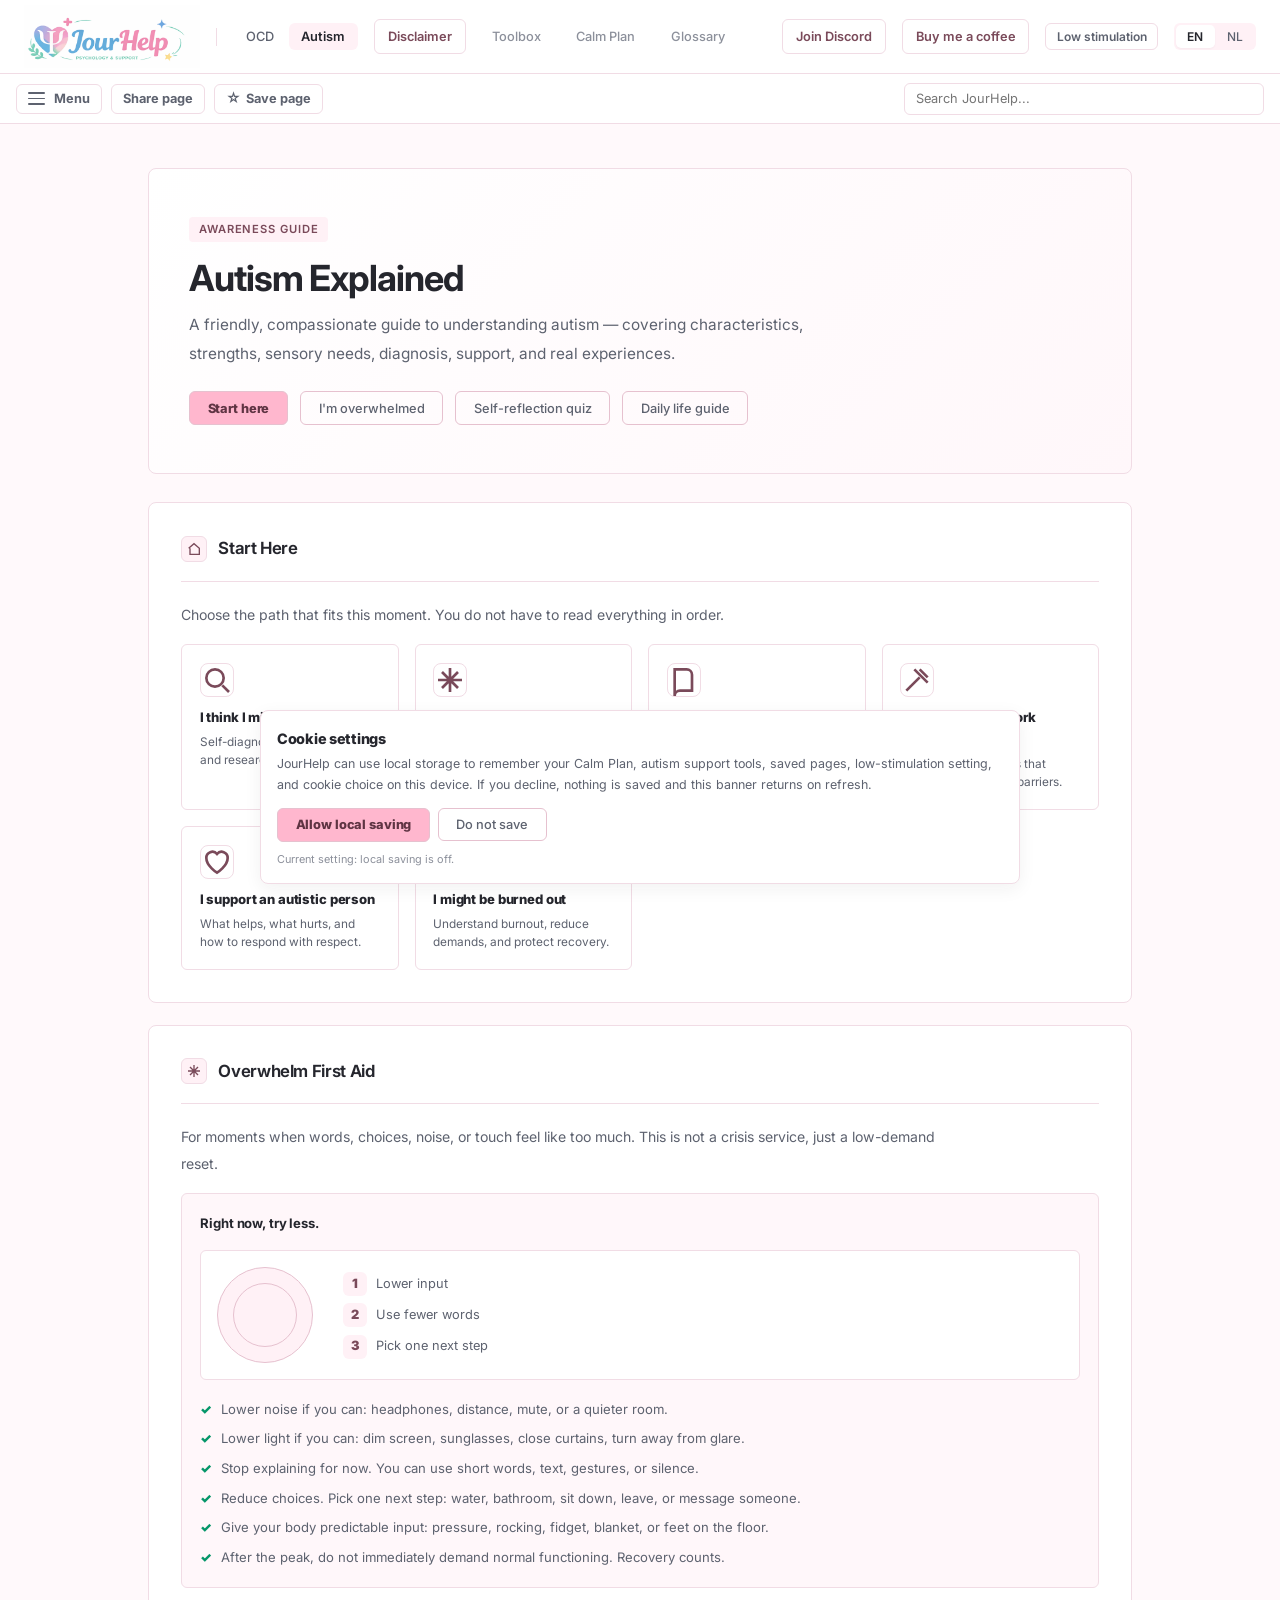
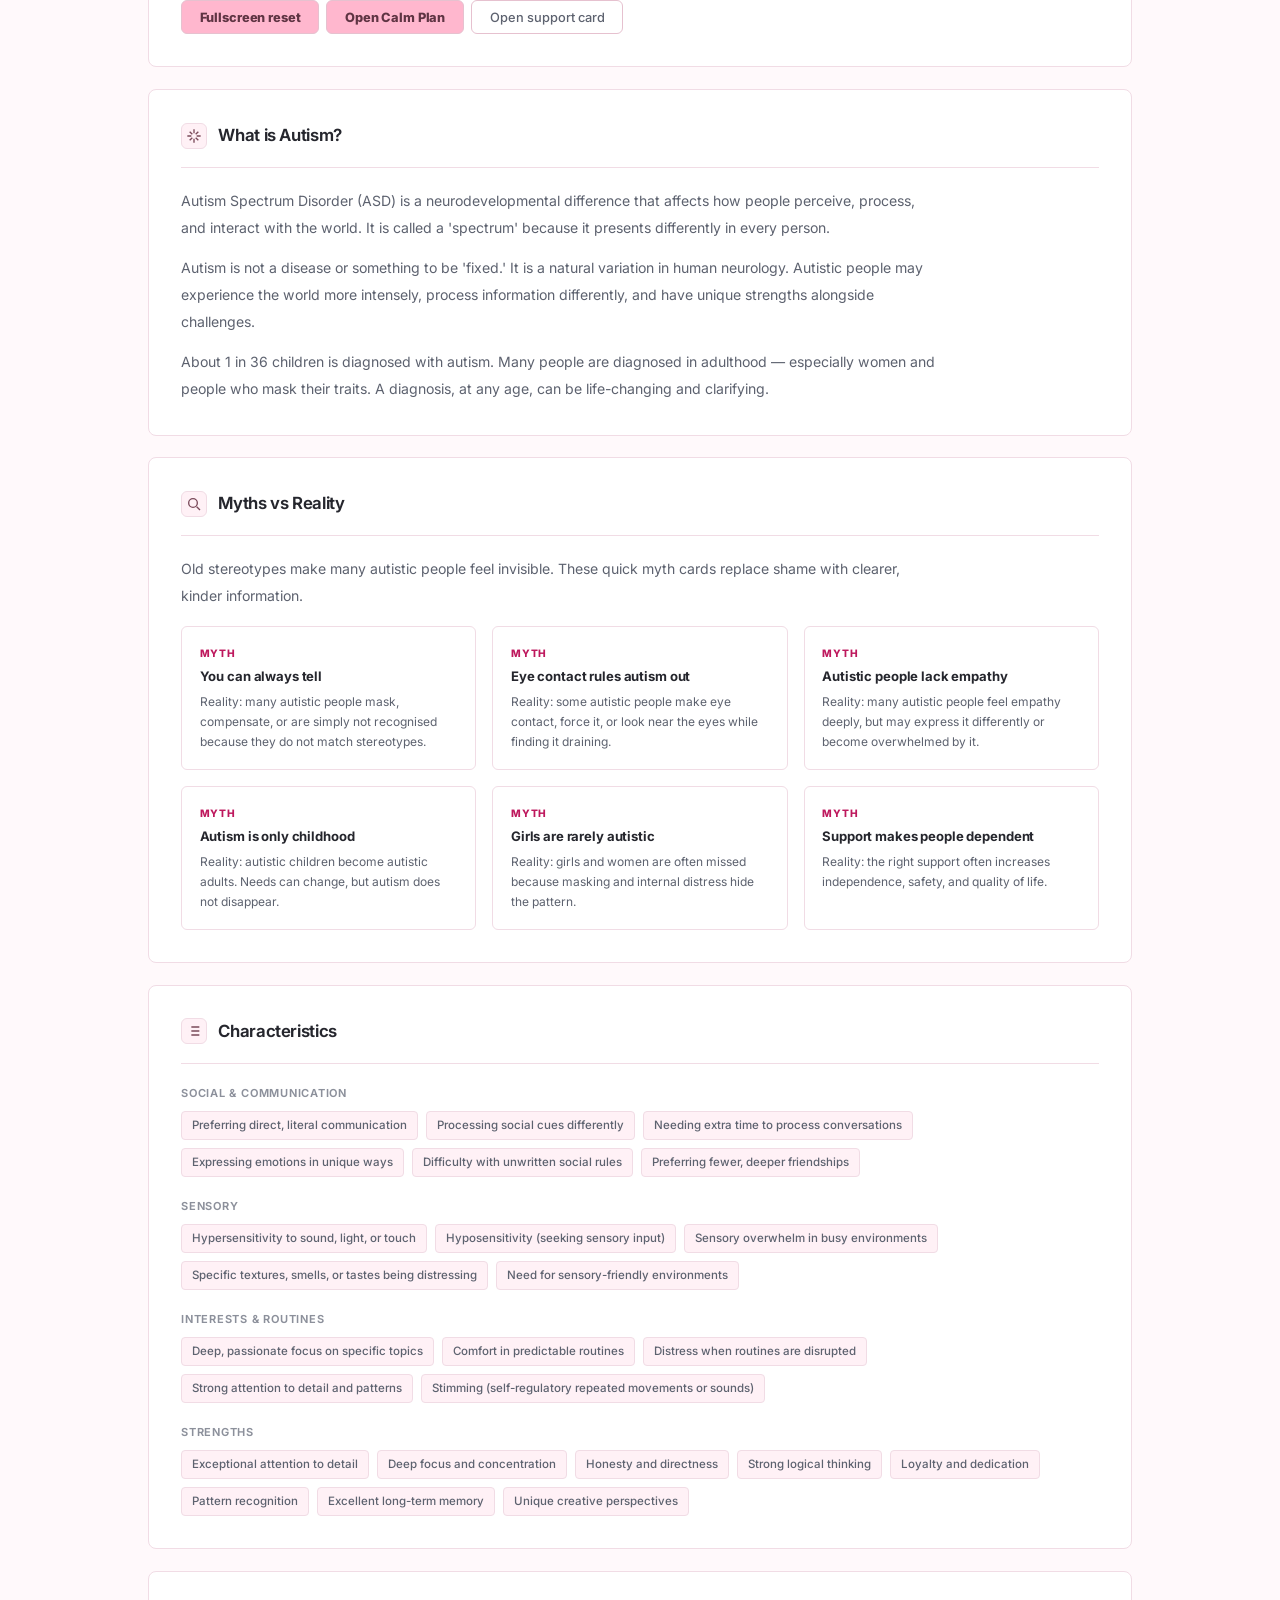
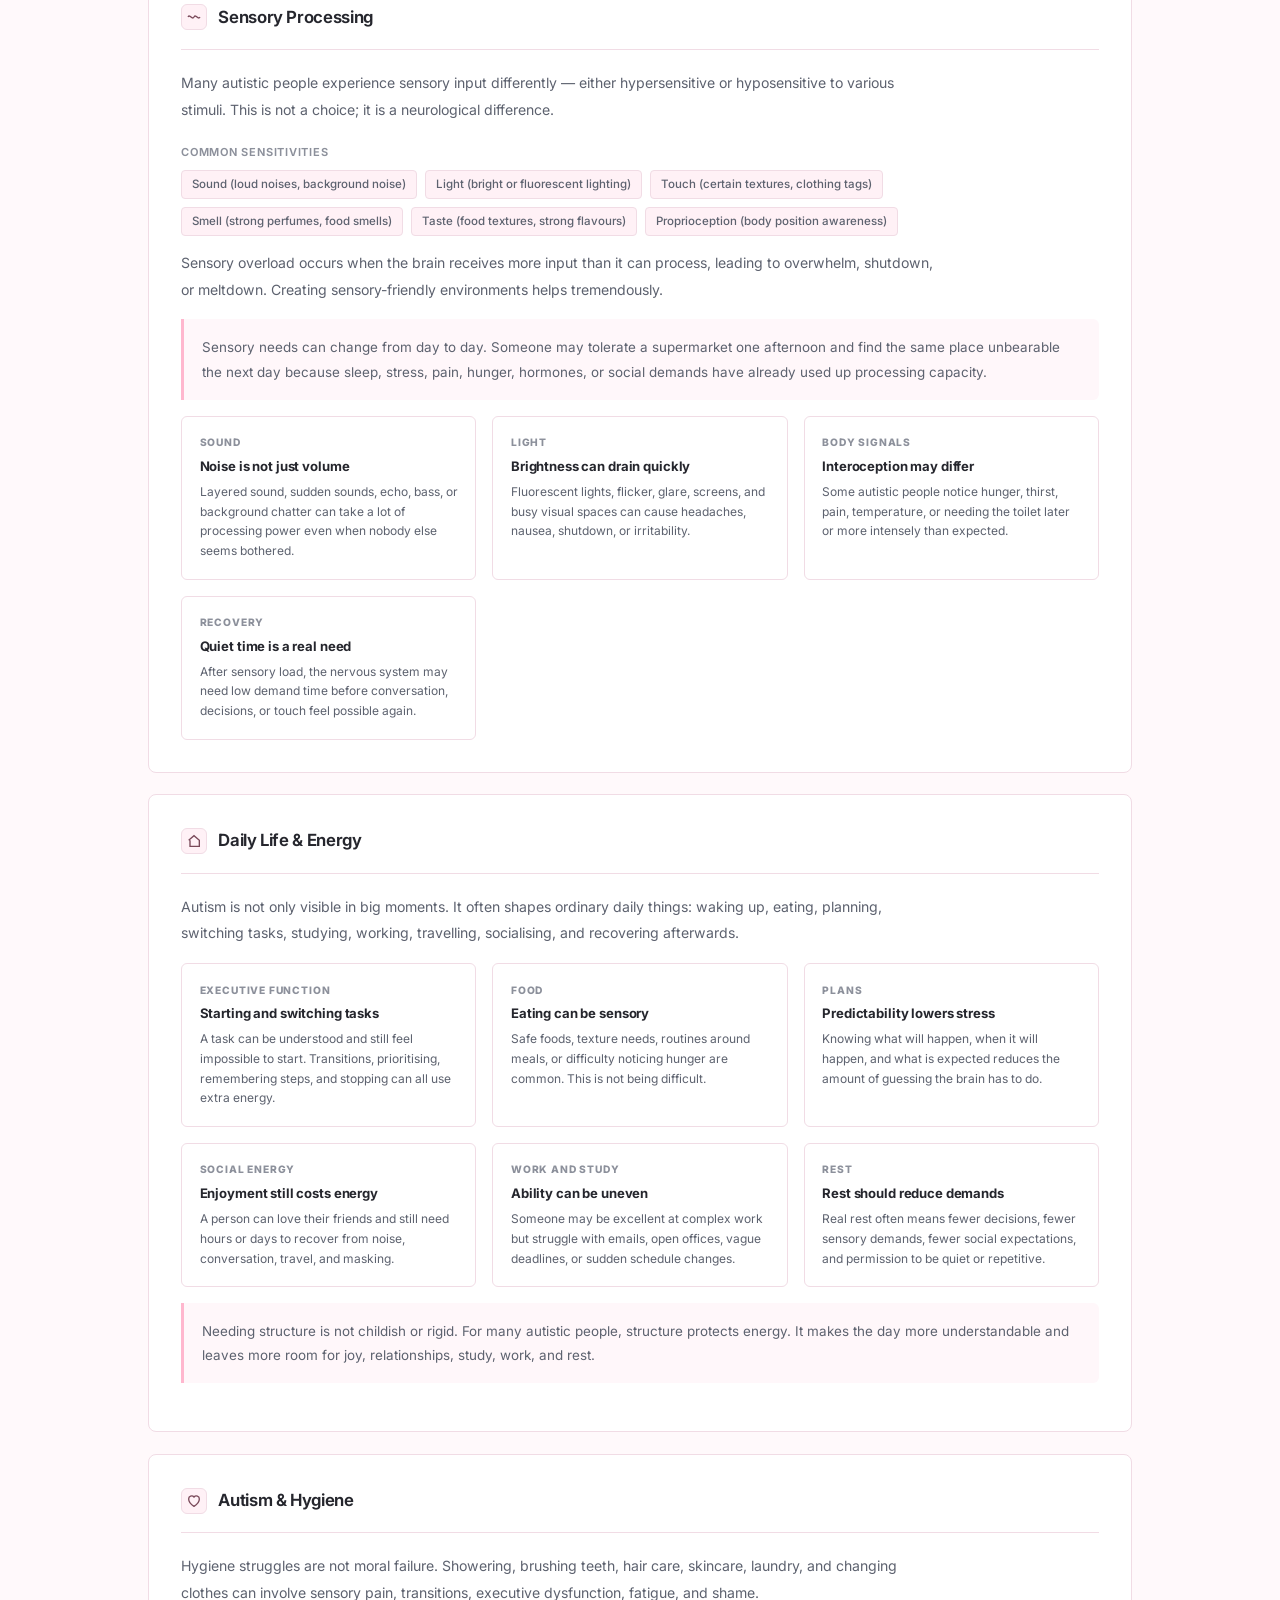
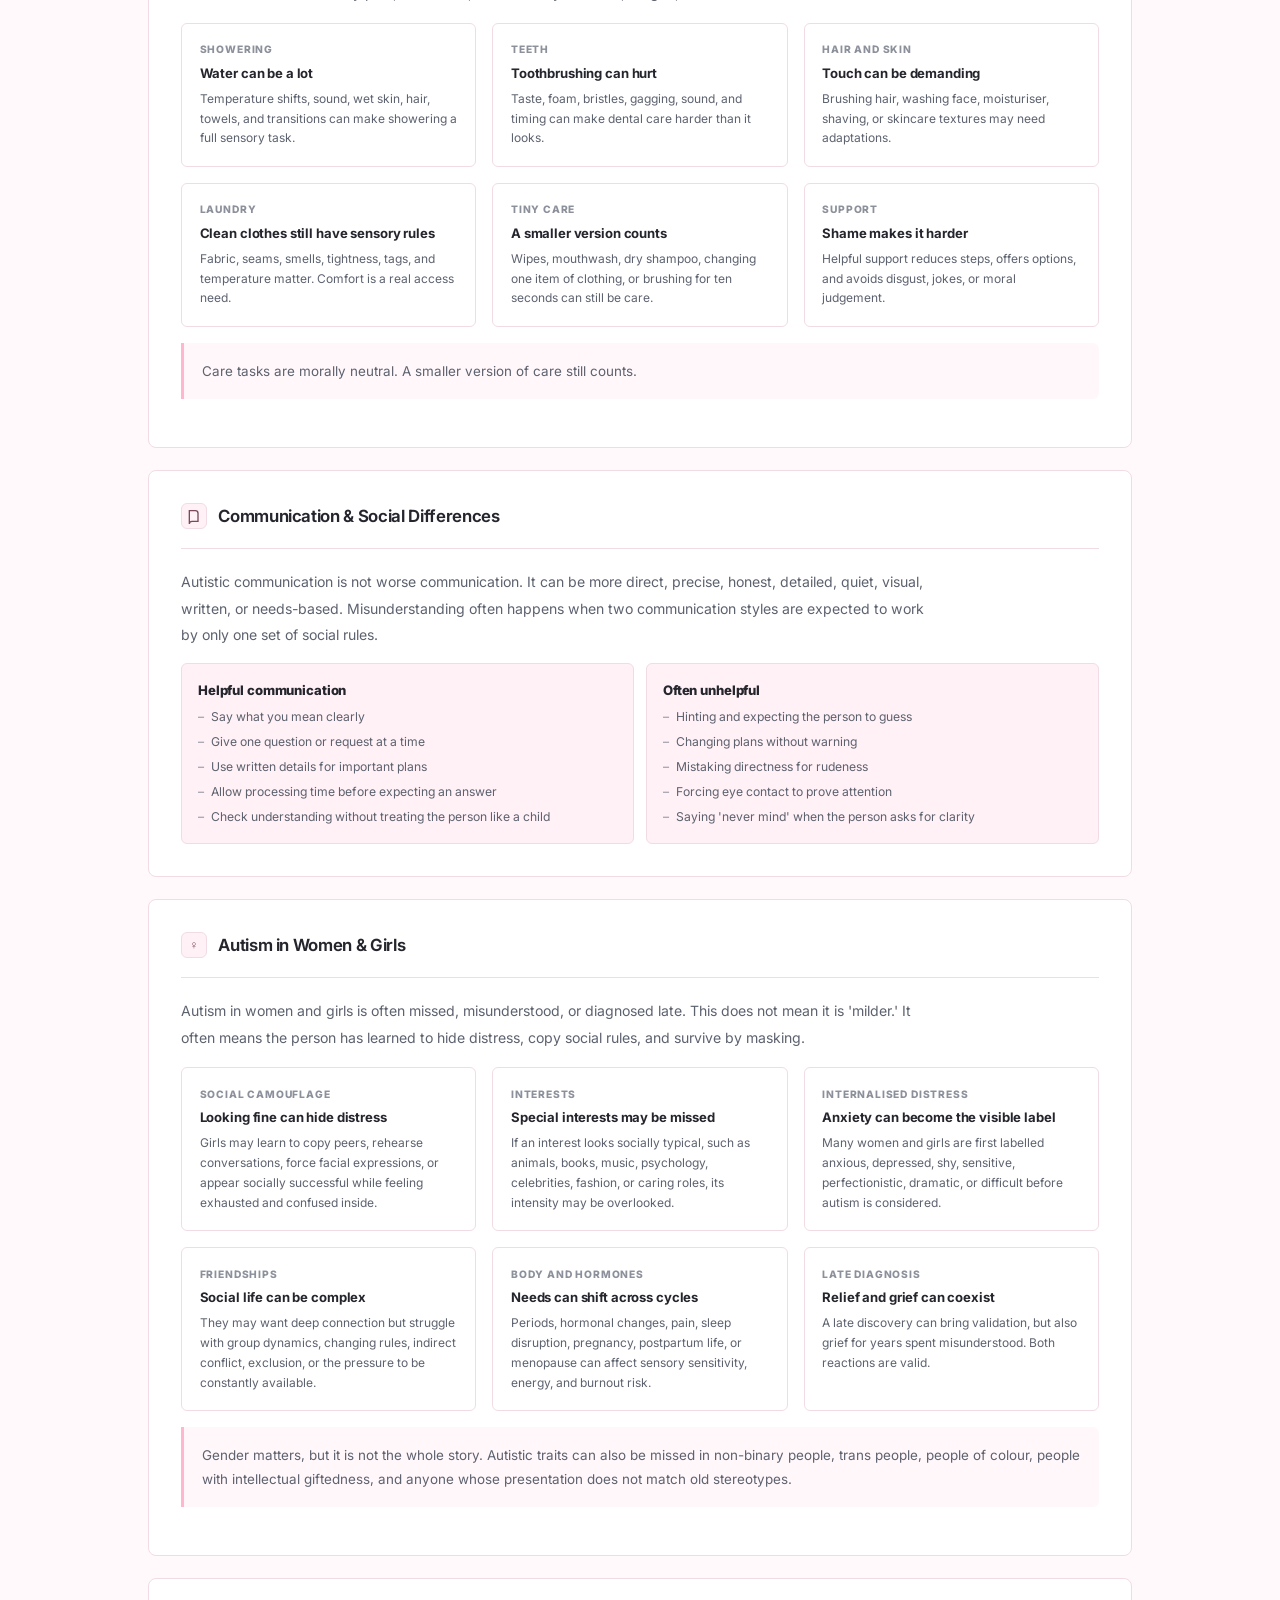
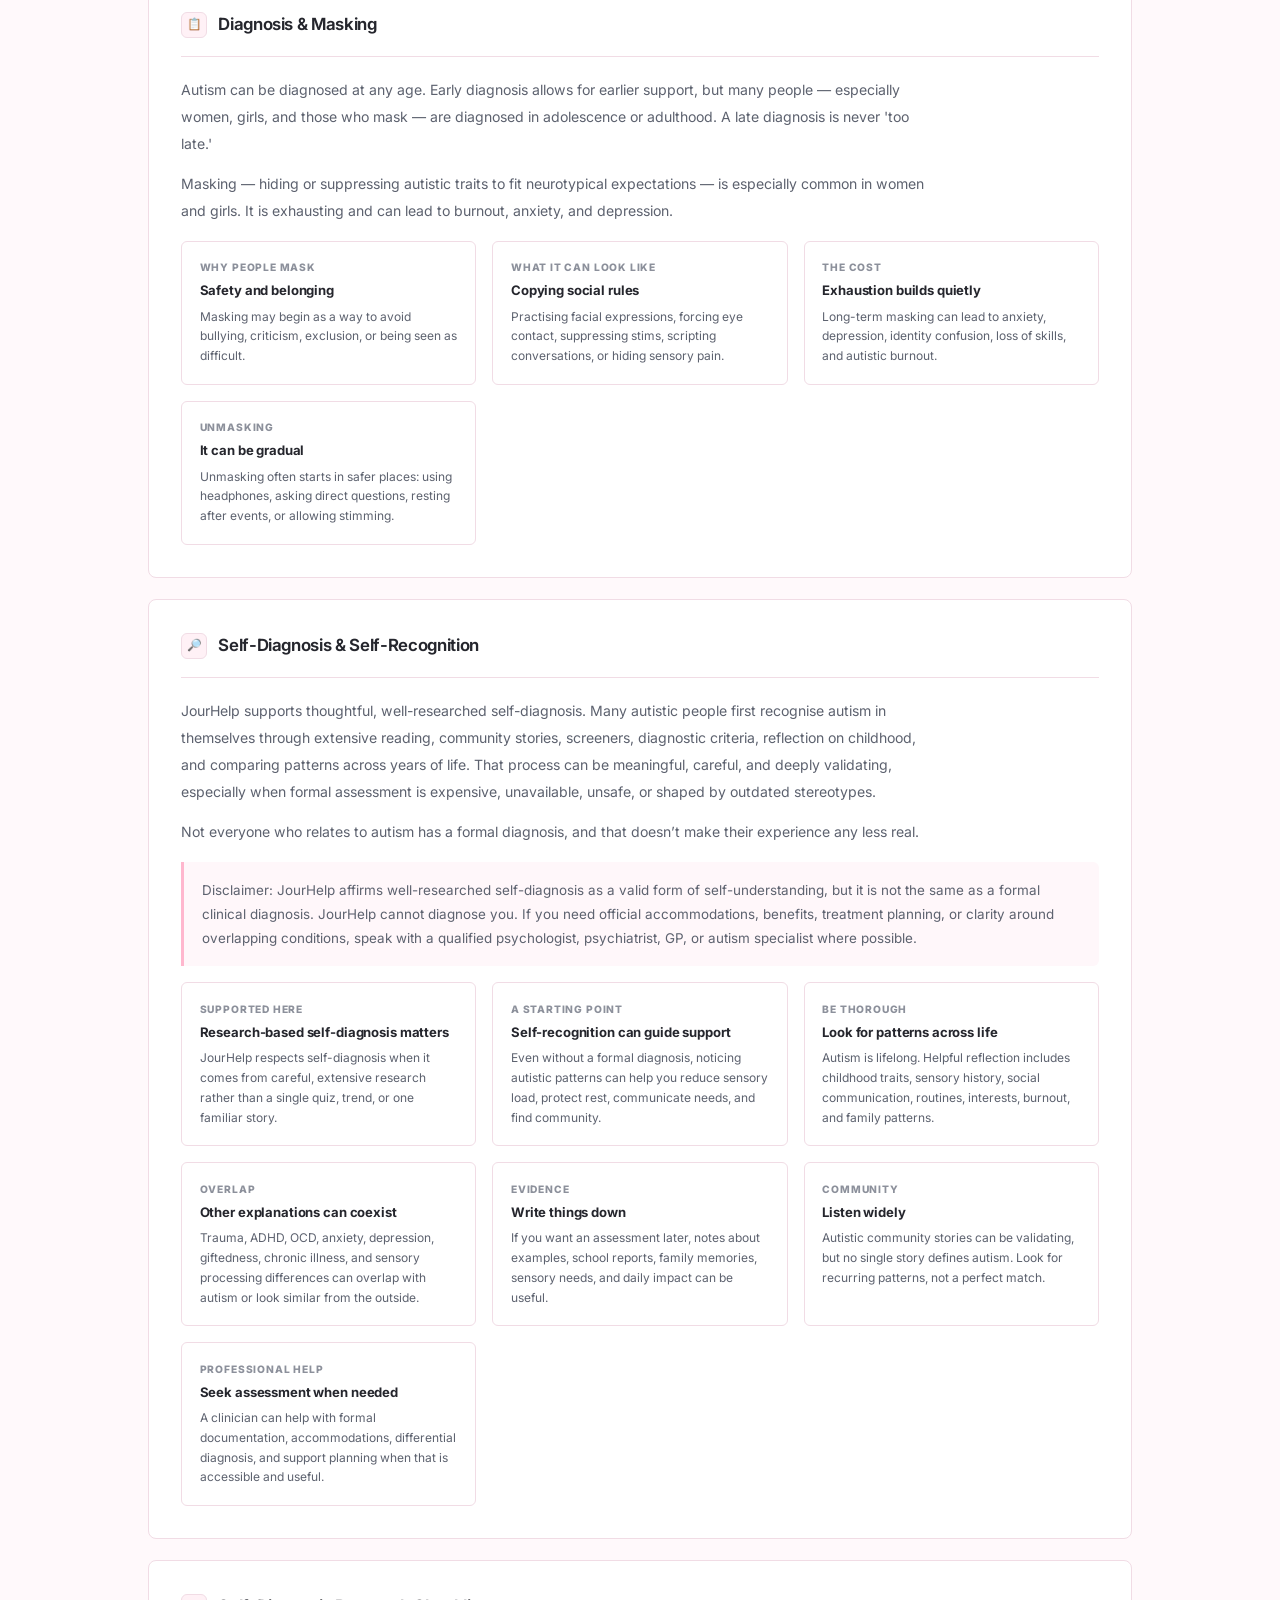
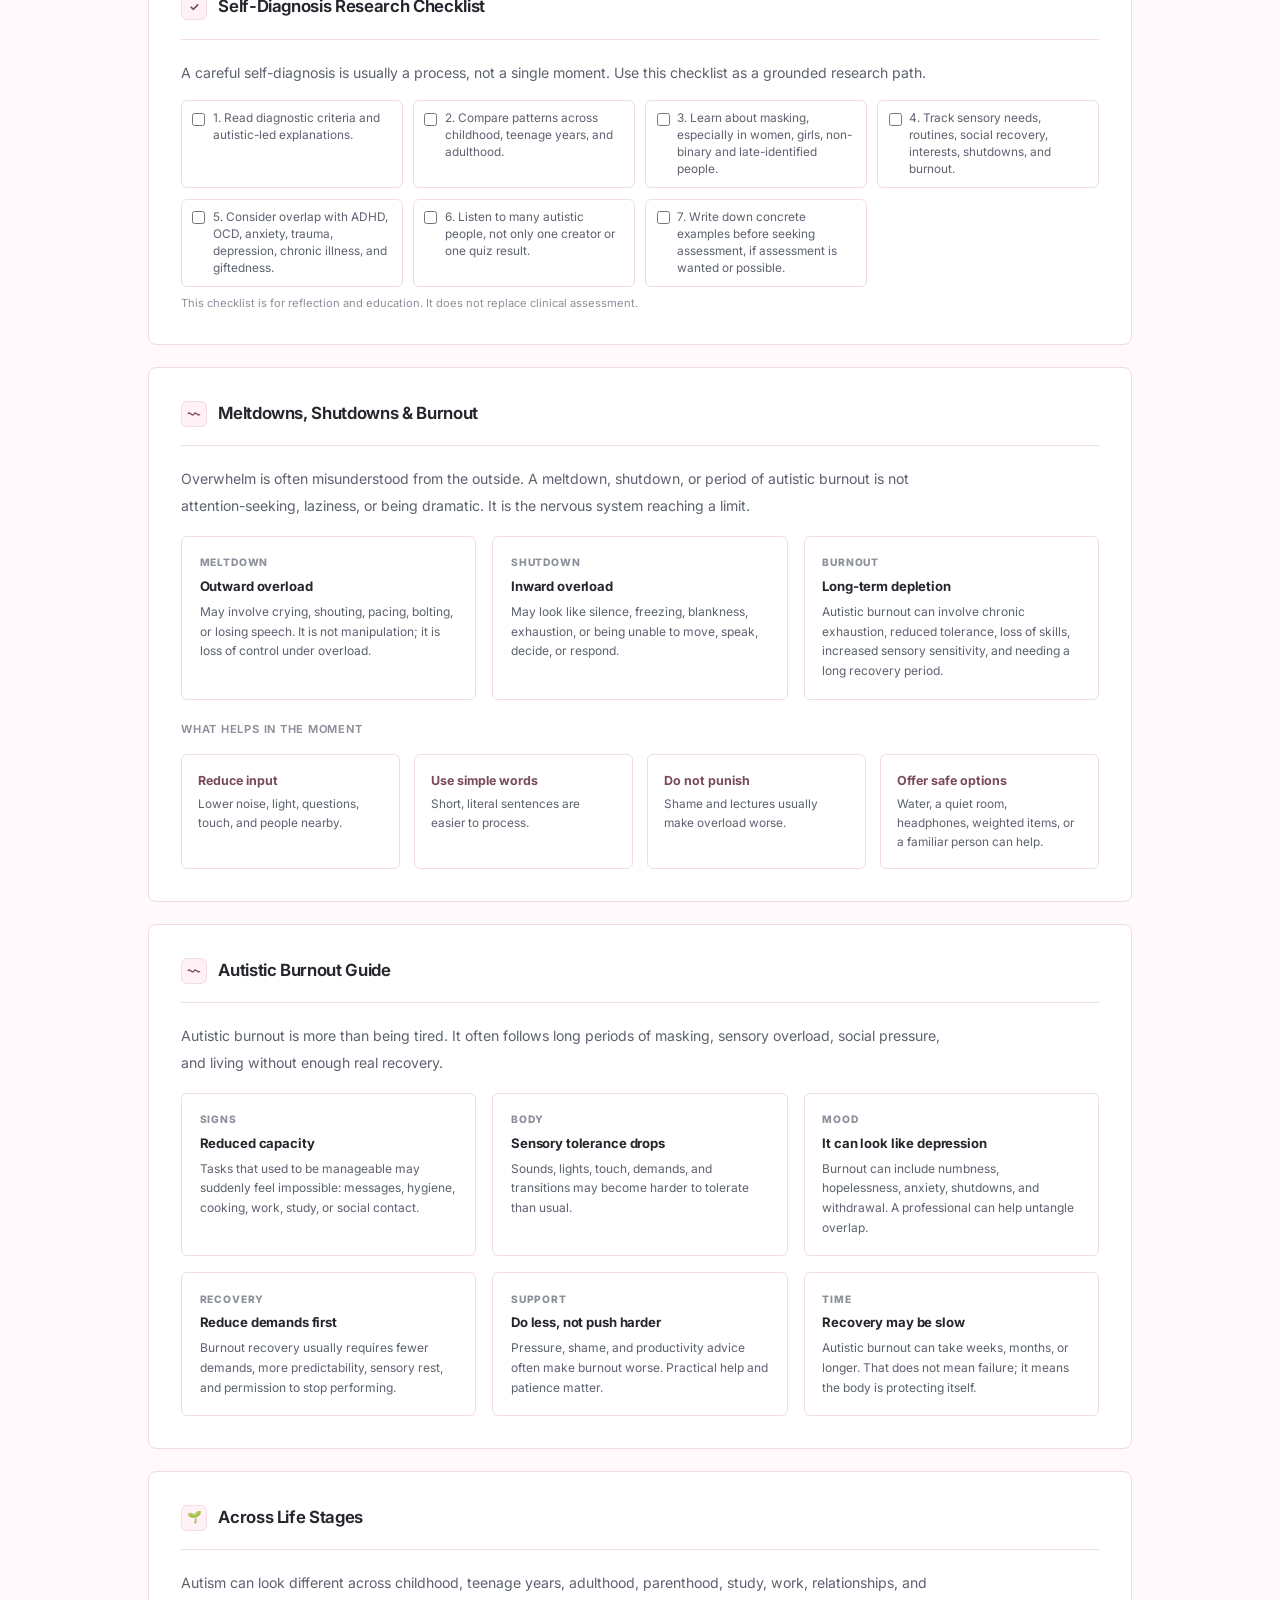
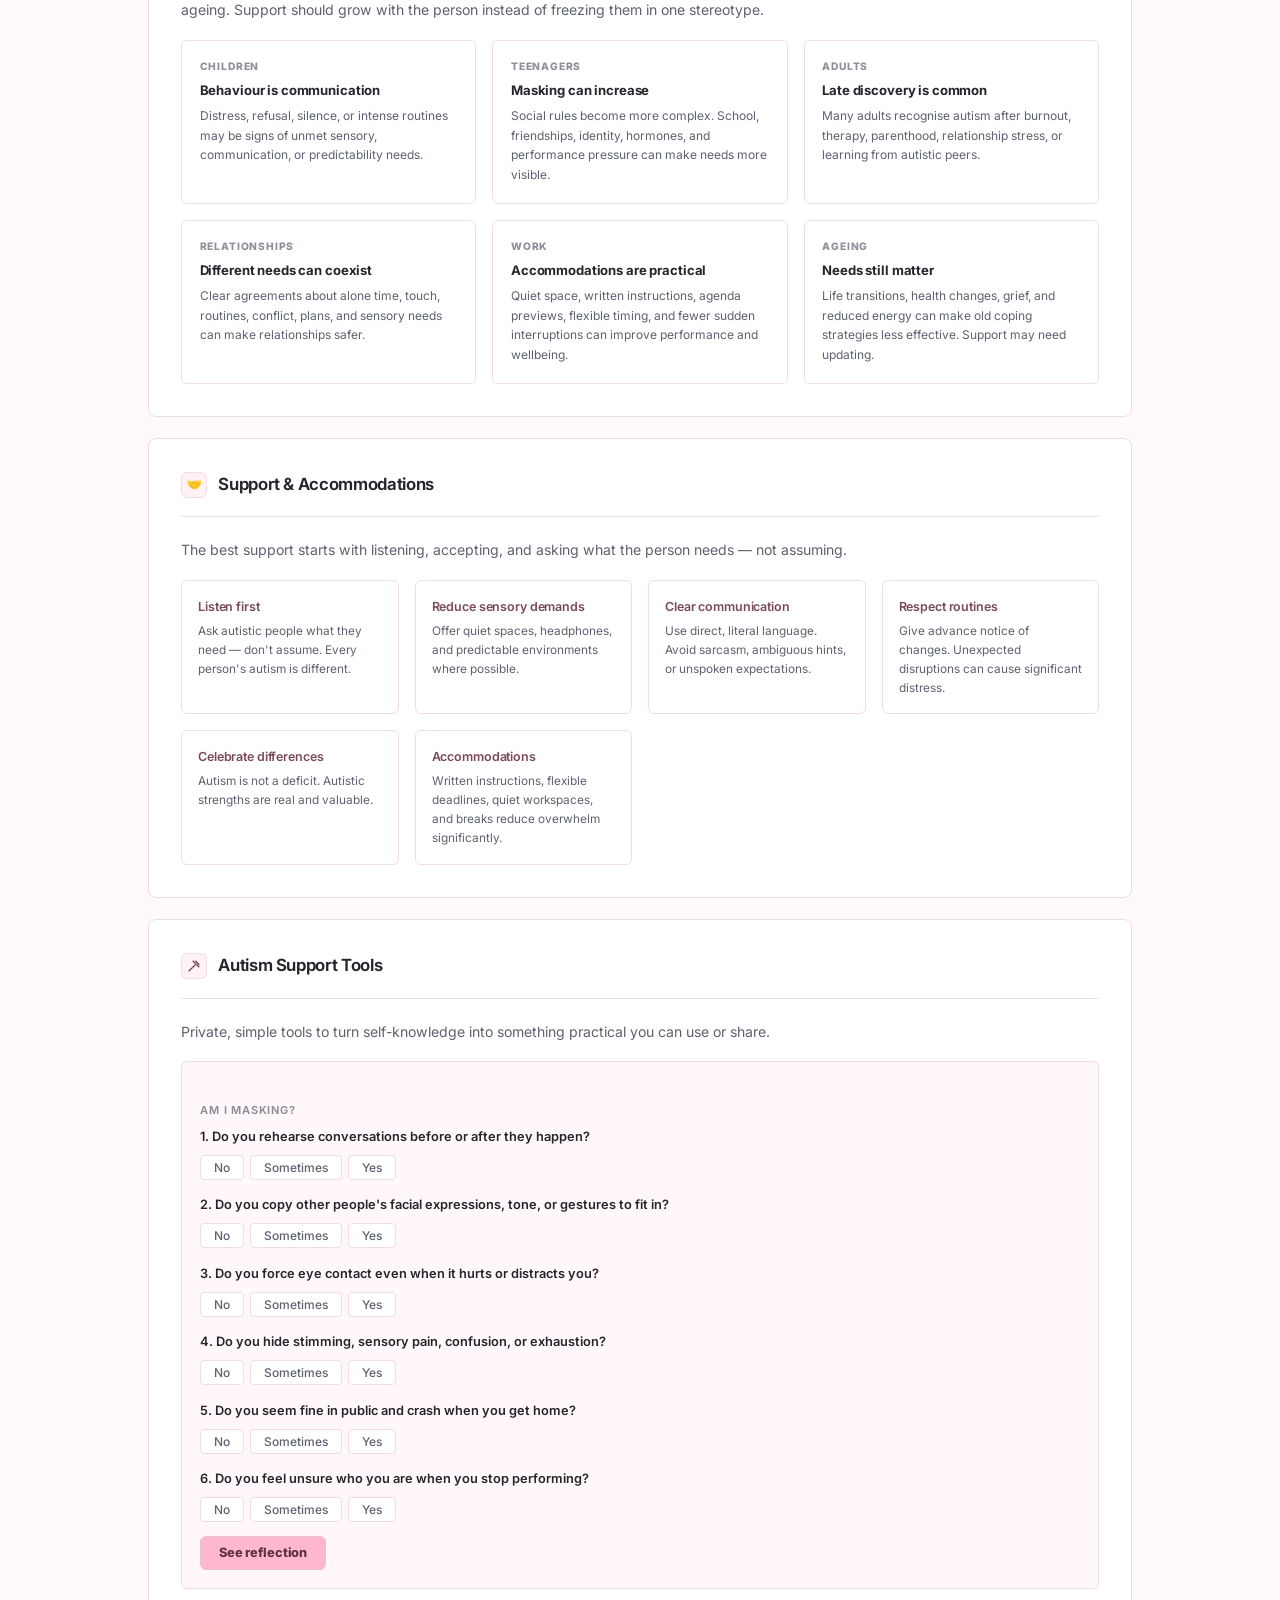
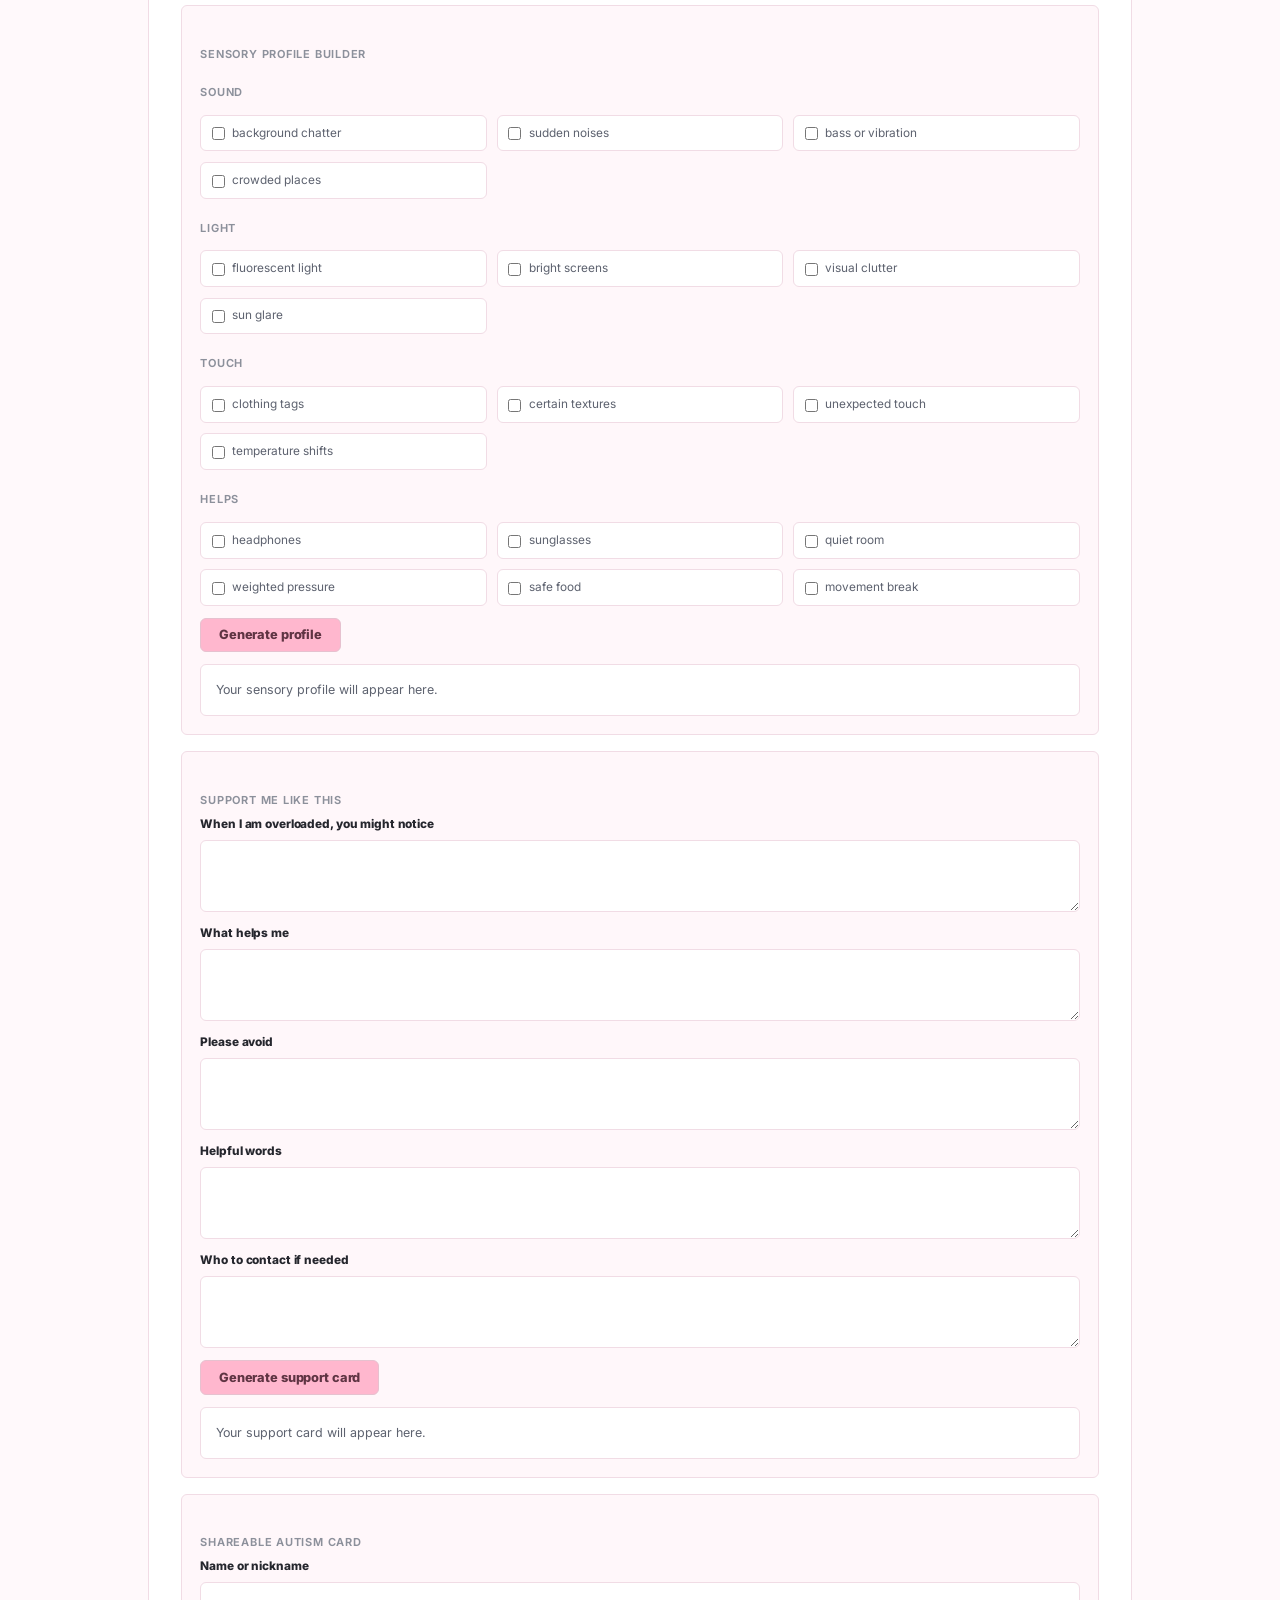
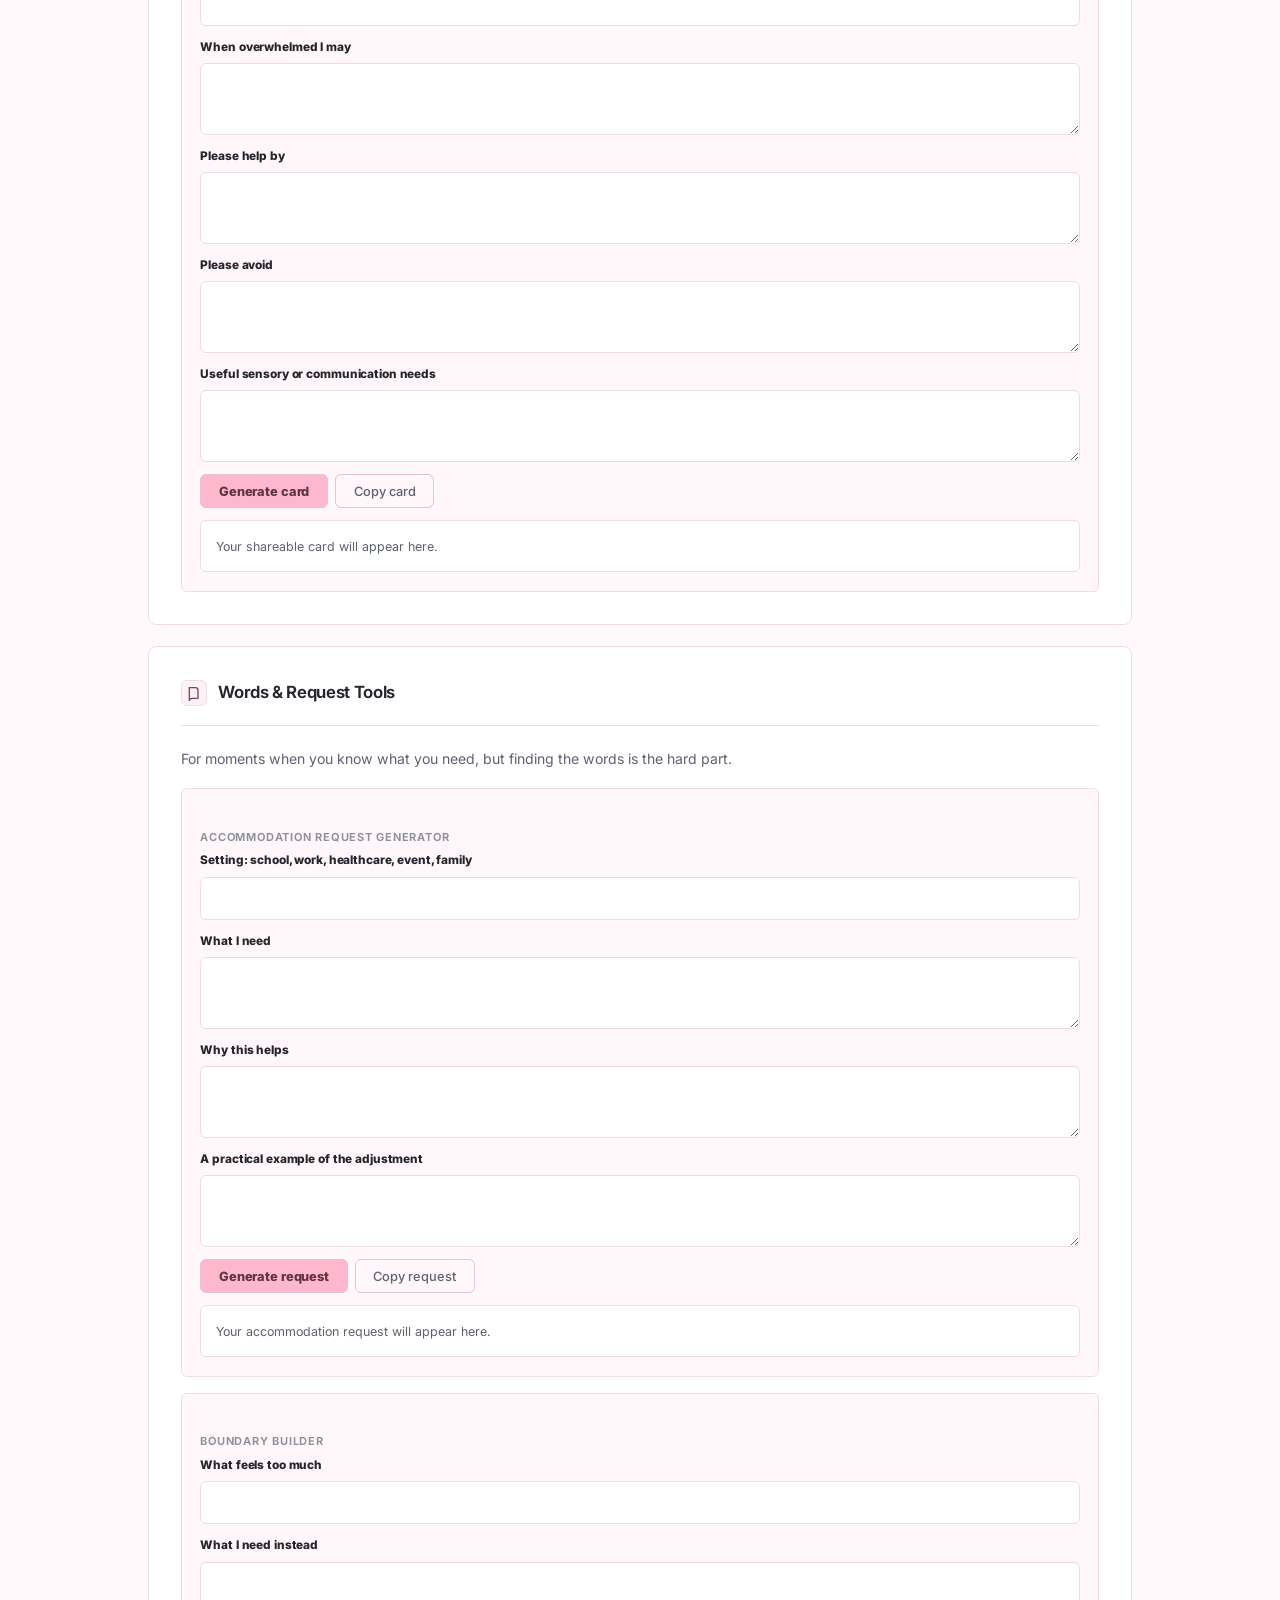
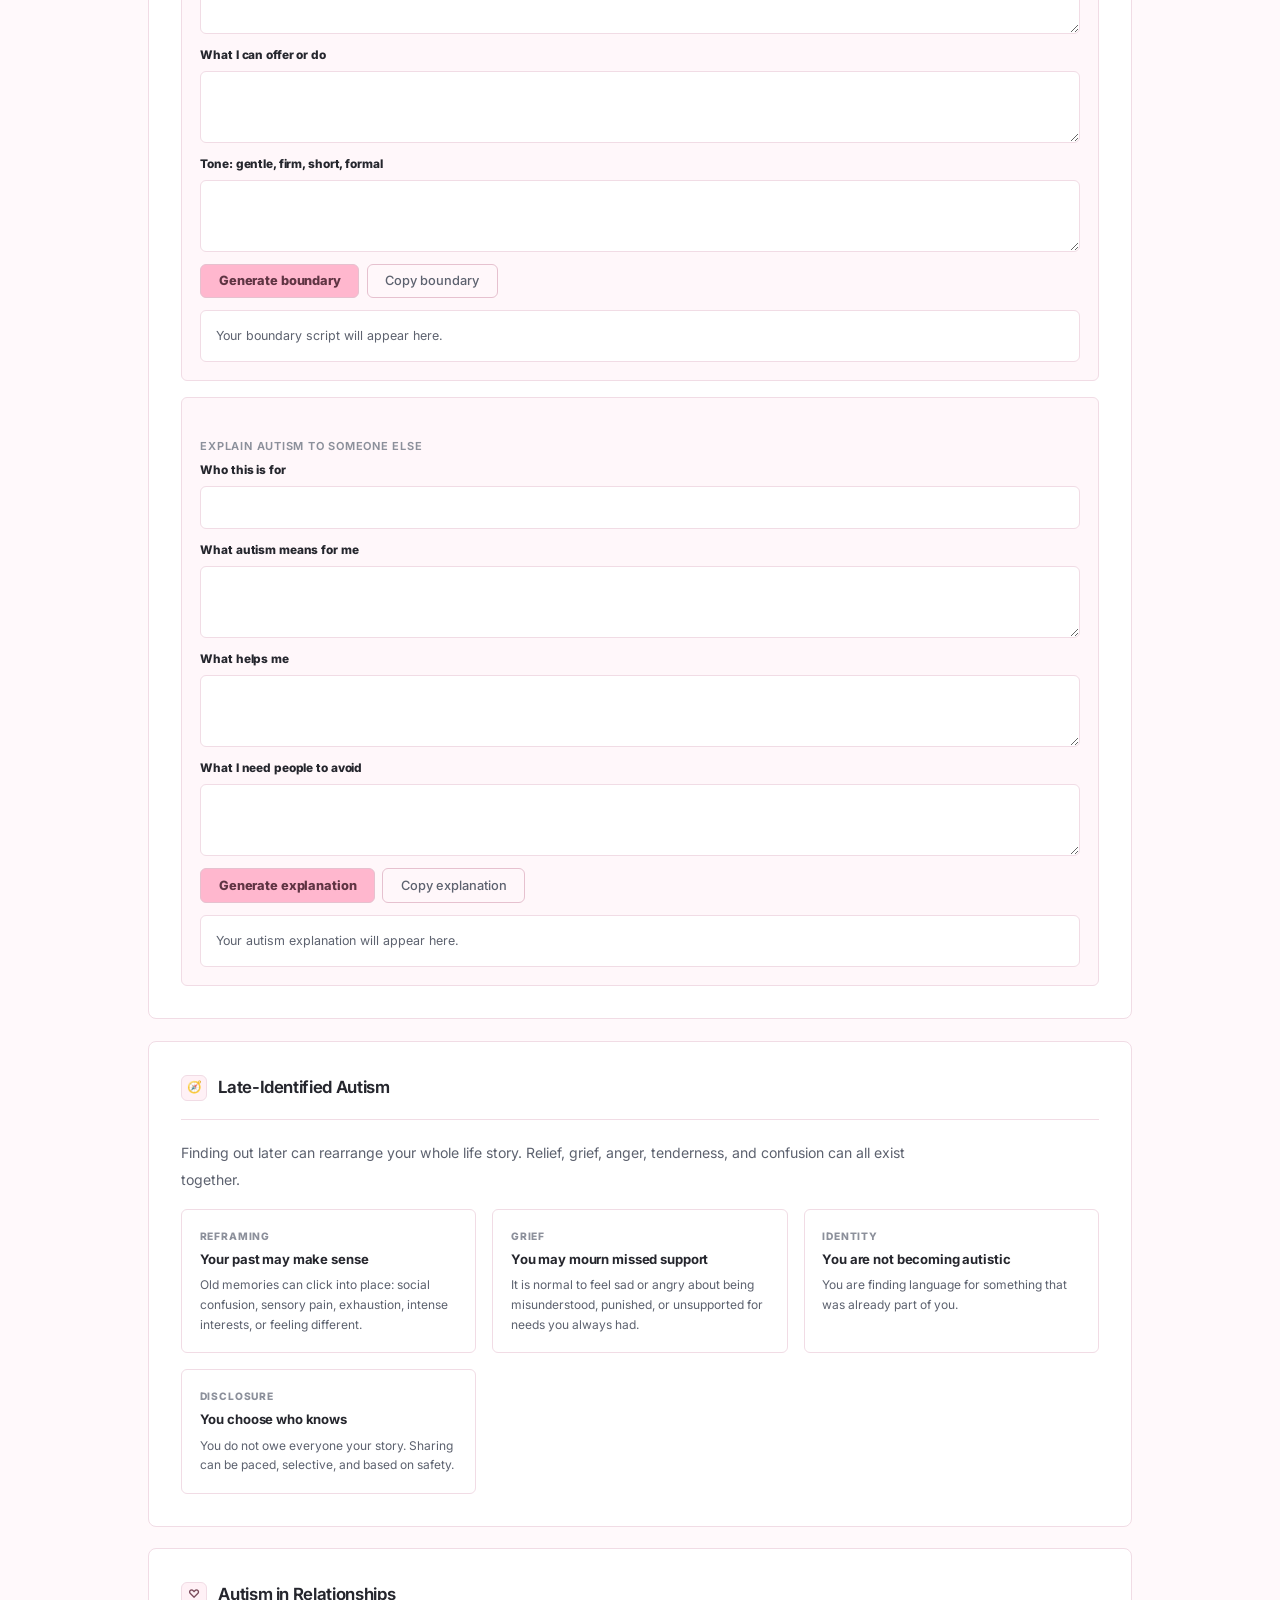
==== commit 60f89c5d: "fix" ====
--- a/index.html
+++ b/index.html
@@ -11,12 +11,7 @@
 :root{
   --p:#ffb7ce;--p-strong:#7a4a5a;--pk:#ffb7ce;--g1:#ffb7ce;--g2:#ffe1eb;
   --accent-soft:#fff1f6;--accent-warm:#fff7fa;
-  --accent-blue:#eef8ff;--accent-blue-border:#d7eaf7;--accent-blue-text:#46687f;
-  --accent-yellow:#fff9df;--accent-yellow-border:#efe2ad;--accent-yellow-text:#735f2b;
-  --grad-pink:linear-gradient(135deg,#fff7fa 0%,#fff1f6 48%,#ffe6f0 100%);
-  --grad-blue:linear-gradient(135deg,#fbfdff 0%,#eef8ff 58%,#f7fbff 100%);
-  --grad-yellow:linear-gradient(135deg,#fffdf4 0%,#fff9df 58%,#fff7ed 100%);
-  --grad-mix:linear-gradient(135deg,#fff7fa 0%,#eef8ff 52%,#fff9df 100%);
+  --grad-pink:linear-gradient(135deg,#fff 0%,#fff7fa 100%);
   --bg:#fff9fb;--surface:#fff;--surface2:#fff1f6;
   --text:#25262d;--text2:#5d626f;--text3:#8c909b;
   --border:#f1dce5;--border2:#e6c1cf;
@@ -123,7 +118,7 @@
 .page{display:none}.page.active{display:block}
 
 /* ── HERO ── */
-.hero{background:var(--grad-mix);border:1px solid var(--border);border-radius:var(--r);padding:3rem 2.5rem;margin-bottom:1.75rem;box-shadow:none}
+.hero{background:var(--grad-pink);border:1px solid var(--border);border-radius:var(--r);padding:3rem 2.5rem;margin-bottom:1.75rem;box-shadow:none}
 .hero-eyebrow{display:flex;align-items:center;gap:.5rem;margin-bottom:1rem}
 .hero-tag{font-size:.7rem;font-weight:600;text-transform:uppercase;letter-spacing:.08em;color:var(--p-strong);background:var(--accent-soft);padding:3px 10px;border-radius:4px}
 .hero h1{font-size:clamp(1.6rem,4vw,2.25rem);font-weight:700;letter-spacing:-.03em;color:var(--text);line-height:1.15;margin-bottom:.75rem}
@@ -133,16 +128,13 @@
 .about-hero{display:grid;grid-template-columns:minmax(0,1fr) 210px;gap:1.5rem;align-items:center}
 .about-hero p{max-width:620px}
 .about-photo{width:100%;max-width:210px;aspect-ratio:1/1;border-radius:8px;object-fit:cover;object-position:center;justify-self:end;border:1px solid var(--border);box-shadow:var(--shadow-md)}
-.btn-primary{padding:.54rem 1.1rem;border-radius:var(--r-sm);border:1px solid var(--border2);background:linear-gradient(135deg,#ffb7ce 0%,#ffd8e5 100%);color:#5f3443;font-family:'Inter',sans-serif;font-size:.8rem;font-weight:800;cursor:pointer;transition:opacity .15s;letter-spacing:-.01em}
+.btn-primary{padding:.54rem 1.1rem;border-radius:var(--r-sm);border:1px solid var(--border2);background:var(--p);color:#5f3443;font-family:'Inter',sans-serif;font-size:.8rem;font-weight:800;cursor:pointer;transition:opacity .15s;letter-spacing:-.01em}
 .btn-primary:hover{opacity:.88}
 .btn-ghost{padding:.5rem 1.1rem;border-radius:var(--r-sm);border:1px solid var(--border2);background:transparent;color:var(--text2);font-family:'Inter',sans-serif;font-size:.8rem;font-weight:500;cursor:pointer;transition:all .15s}
 .btn-ghost:hover{background:var(--surface2);color:var(--text);border-color:var(--border2)}
 
 /* ── SECTIONS ── */
 .section{background:var(--surface);border:1px solid var(--border);border-radius:var(--r);padding:2rem;margin-bottom:1.35rem;box-shadow:none}
-.page.active>.section:nth-of-type(4n+2){background:var(--grad-pink)}
-.page.active>.section:nth-of-type(4n+3){background:var(--grad-blue)}
-.page.active>.section:nth-of-type(4n){background:var(--grad-yellow)}
 .sec-hd{display:flex;align-items:center;gap:.7rem;margin-bottom:1.1rem}
 .sec-icon-wrap{width:26px;height:26px;border-radius:6px;background:var(--surface2);border:1px solid var(--border);color:var(--p-strong);display:flex;align-items:center;justify-content:center;flex-shrink:0;font-size:.74rem;font-weight:700}
 .sec-icon-wrap svg{width:16px;height:16px;display:block}
@@ -153,9 +145,7 @@
 
 /* ── CARDS ── */
 .card-grid{display:grid;grid-template-columns:repeat(auto-fill,minmax(190px,1fr));gap:1rem;margin-top:1rem}
-.card{background:var(--grad-pink);border:1px solid var(--border);border-radius:var(--r);padding:1.15rem;box-shadow:none;transition:border-color .15s,background .15s;cursor:pointer}
-.card:nth-child(3n+2){background:var(--grad-blue);border-color:var(--accent-blue-border)}
-.card:nth-child(3n){background:var(--grad-yellow);border-color:var(--accent-yellow-border)}
+.card{background:var(--surface);border:1px solid var(--border);border-radius:var(--r);padding:1.15rem;box-shadow:none;transition:border-color .15s,background .15s;cursor:pointer}
 .card:hover{border-color:var(--border2);background:var(--surface2)}
 .card-em{font-size:1rem;margin-bottom:.45rem;display:block;color:var(--text3)}
 .card-title{font-weight:600;font-size:.8rem;color:var(--text);margin-bottom:.25rem;letter-spacing:-.01em}
@@ -170,12 +160,8 @@
 
 /* ── TREAT / TIP ── */
 .treat-row{display:grid;grid-template-columns:repeat(auto-fill,minmax(185px,1fr));gap:1rem;margin-top:1rem}
-.treat-card{background:var(--grad-pink);border:1px solid var(--border);border-radius:var(--r-sm);padding:1rem}
-.treat-card:nth-child(3n+2){background:var(--grad-blue);border-color:var(--accent-blue-border)}
-.treat-card:nth-child(3n){background:var(--grad-yellow);border-color:var(--accent-yellow-border)}
+.treat-card{background:var(--surface);border:1px solid var(--border);border-radius:var(--r-sm);padding:1rem}
 .treat-title{font-size:.78rem;font-weight:600;color:var(--p-strong);margin-bottom:.25rem;letter-spacing:-.01em}
-.treat-card:nth-child(3n+2) .treat-title{color:var(--accent-blue-text)}
-.treat-card:nth-child(3n) .treat-title{color:var(--accent-yellow-text)}
 .treat-body{font-size:.74rem;color:var(--text2);line-height:1.6}
 .tip-list{list-style:none;margin-top:.8rem}
 .tip-list li{display:flex;gap:.75rem;align-items:flex-start;padding:.75rem 0;border-bottom:1px solid var(--border);font-size:.86rem;color:var(--text2);line-height:1.75}
@@ -194,9 +180,7 @@
 
 /* ── STORIES ── */
 .story-grid{display:grid;grid-template-columns:repeat(auto-fill,minmax(240px,1fr));gap:1rem;margin-top:1rem}
-.story-card{background:var(--grad-pink);border:1px solid var(--border);border-radius:var(--r);padding:1.35rem;position:relative;overflow:hidden}
-.story-card:nth-child(3n+2){background:var(--grad-blue);border-color:var(--accent-blue-border)}
-.story-card:nth-child(3n){background:var(--grad-yellow);border-color:var(--accent-yellow-border)}
+.story-card{background:var(--surface);border:1px solid var(--border);border-radius:var(--r);padding:1.35rem;position:relative;overflow:hidden}
 .story-card::before{display:none}
 .story-text{font-size:.78rem;color:var(--text2);line-height:1.75;font-style:italic}
 .story-name{font-size:.72rem;font-weight:600;color:var(--text);margin-top:.65rem;letter-spacing:-.01em}
@@ -218,7 +202,7 @@
 .back-btn:hover{color:var(--text);border-color:var(--border2)}
 
 /* ── TYPE DETAIL ── */
-.type-hero{background:var(--grad-mix);border:1px solid var(--border);border-radius:var(--r);padding:2.35rem;margin-bottom:1.35rem;box-shadow:none}
+.type-hero{background:var(--grad-pink);border:1px solid var(--border);border-radius:var(--r);padding:2.35rem;margin-bottom:1.35rem;box-shadow:none}
 .type-badge{display:inline-block;font-size:.68rem;font-weight:600;text-transform:uppercase;letter-spacing:.08em;color:var(--p-strong);background:var(--accent-soft);padding:3px 10px;border-radius:4px;margin-bottom:.65rem}
 .type-hero h1{font-size:clamp(1.35rem,3vw,1.75rem);font-weight:700;letter-spacing:-.03em;color:var(--text);margin-bottom:.55rem;line-height:1.2}
 .type-hero p{font-size:.85rem;color:var(--text2);line-height:1.8}
@@ -248,9 +232,7 @@
 .quiz-opt.sel{background:var(--p);color:#5f3443;border-color:var(--p);font-weight:800}
 
 /* ── RESOURCES ── */
-.res-card{background:var(--grad-pink);border:1px solid var(--border);border-radius:var(--r-sm);padding:.85rem}
-.res-card:nth-child(3n+2){background:var(--grad-blue);border-color:var(--accent-blue-border)}
-.res-card:nth-child(3n){background:var(--grad-yellow);border-color:var(--accent-yellow-border)}
+.res-card{background:var(--surface);border:1px solid var(--border);border-radius:var(--r-sm);padding:.85rem}
 .resource-filters{display:flex;flex-wrap:wrap;gap:.35rem;margin:.75rem 0 1rem}
 .res-badges{display:flex;flex-wrap:wrap;gap:.25rem;margin-bottom:.45rem}
 .res-badge{display:inline-flex;align-items:center;border:1px solid var(--border);border-radius:4px;background:var(--surface);color:var(--p-strong);font-size:.6rem;font-weight:800;text-transform:uppercase;letter-spacing:.06em;padding:.16rem .38rem}
@@ -260,16 +242,12 @@
 
 /* ── AUTISM DEEPENING ── */
 .info-grid{display:grid;grid-template-columns:repeat(auto-fill,minmax(230px,1fr));gap:1rem;margin-top:1rem}
-.info-card{background:var(--grad-pink);border:1px solid var(--border);border-radius:var(--r-sm);padding:1.1rem;position:relative;overflow:hidden}
-.info-card:nth-child(3n+2){background:var(--grad-blue);border-color:var(--accent-blue-border)}
-.info-card:nth-child(3n){background:var(--grad-yellow);border-color:var(--accent-yellow-border)}
+.info-card{background:var(--surface);border:1px solid var(--border);border-radius:var(--r-sm);padding:1.1rem;position:relative;overflow:hidden}
 .info-card[data-illu]::after{display:none}
 .info-kicker{font-size:.64rem;font-weight:800;text-transform:uppercase;letter-spacing:.08em;color:var(--text3);margin-bottom:.28rem}
-.info-card:nth-child(3n+2) .info-kicker{color:var(--accent-blue-text)}
-.info-card:nth-child(3n) .info-kicker{color:var(--accent-yellow-text)}
 .info-title{font-size:.82rem;font-weight:700;color:var(--text);letter-spacing:-.01em;margin-bottom:.28rem}
 .info-body{font-size:.75rem;color:var(--text2);line-height:1.65}
-.gentle-note{border-left:3px solid var(--p);background:var(--grad-mix);border-radius:0 var(--r-sm) var(--r-sm) 0;padding:1rem 1.1rem;margin:1rem 0;font-size:.84rem;color:var(--text2);line-height:1.8}
+.gentle-note{border-left:3px solid var(--p);background:var(--accent-warm);border-radius:0 var(--r-sm) var(--r-sm) 0;padding:1rem 1.1rem;margin:1rem 0;font-size:.84rem;color:var(--text2);line-height:1.8}
 .contrast-grid{display:grid;grid-template-columns:repeat(2,minmax(0,1fr));gap:.75rem;margin-top:.75rem}
 .contrast-card{background:var(--surface2);border:1px solid var(--border);border-radius:var(--r-sm);padding:1rem}
 .contrast-card h3{font-size:.82rem;font-weight:800;color:var(--text);letter-spacing:-.01em;margin-bottom:.45rem}
@@ -280,9 +258,7 @@
 .need-card{border:1px solid var(--border);border-radius:var(--r-sm);background:var(--surface);padding:1rem}
 .need-card strong{display:block;font-size:.78rem;color:var(--p-strong);margin-bottom:.25rem}
 .need-card span{display:block;font-size:.74rem;color:var(--text2);line-height:1.6}
-.tool-box{background:var(--grad-pink);border:1px solid var(--border);border-radius:var(--r-sm);padding:1.15rem;margin-top:1rem}
-.tool-box:nth-of-type(3n+2){background:var(--grad-blue);border-color:var(--accent-blue-border)}
-.tool-box:nth-of-type(3n){background:var(--grad-yellow);border-color:var(--accent-yellow-border)}
+.tool-box{background:var(--accent-warm);border:1px solid var(--border);border-radius:var(--r-sm);padding:1.15rem;margin-top:1rem}
 .tool-row{display:grid;gap:.75rem}
 .tool-field{display:grid;gap:.35rem}
 .tool-field label{font-size:.74rem;font-weight:800;color:var(--text);letter-spacing:-.01em}
@@ -298,7 +274,7 @@
 .joy-card{background:var(--accent-soft)}
 .start-card{cursor:pointer;transition:border-color .12s,background .12s}
 .start-card:hover{border-color:var(--border2);background:var(--surface)}
-.first-aid-box{background:var(--grad-mix);border:1px solid var(--border);border-radius:var(--r-sm);padding:1.15rem;margin-top:1rem}
+.first-aid-box{background:var(--accent-warm);border:1px solid var(--border);border-radius:var(--r-sm);padding:1.15rem;margin-top:1rem}
 .first-aid-visual{display:grid;grid-template-columns:110px minmax(0,1fr);gap:1rem;align-items:center;margin:1rem 0 1.15rem;padding:1rem;border:1px solid var(--border);border-radius:var(--r-sm);background:var(--surface)}
 .calm-rings{width:96px;aspect-ratio:1;border-radius:50%;border:1px solid var(--border2);display:grid;place-items:center;background:var(--surface2)}
 .calm-rings::before{content:'';width:62px;aspect-ratio:1;border-radius:50%;border:1px solid var(--border2);display:block}
@@ -333,14 +309,12 @@
 .calm-note{font-size:.72rem;color:var(--text3);line-height:1.65}
 .calm-actions{display:flex;flex-wrap:wrap;gap:.55rem;margin-top:.2rem}
 .calm-status{font-size:.72rem;color:var(--text2);min-height:1.2rem}
-.support-preview{background:var(--grad-pink);border:1px solid var(--border);border-radius:var(--r-sm);padding:1rem;margin-top:.85rem}
+.support-preview{background:var(--accent-warm);border:1px solid var(--border);border-radius:var(--r-sm);padding:1rem;margin-top:.85rem}
 .support-preview-title{font-size:.78rem;font-weight:800;color:var(--p-strong);margin-bottom:.45rem}
 .support-preview-line{font-size:.8rem;color:var(--text2);line-height:1.75;margin-bottom:.35rem}
 .support-preview-line strong{color:var(--text)}
 .toolbox-grid{display:grid;grid-template-columns:repeat(auto-fill,minmax(250px,1fr));gap:1rem;margin-top:1rem}
-.toolbox-card{background:var(--grad-pink);border:1px solid var(--border);border-radius:var(--r-sm);padding:1.1rem;position:relative;overflow:hidden;min-height:148px}
-.toolbox-card:nth-child(3n+2){background:var(--grad-blue);border-color:var(--accent-blue-border)}
-.toolbox-card:nth-child(3n){background:var(--grad-yellow);border-color:var(--accent-yellow-border)}
+.toolbox-card{background:var(--surface);border:1px solid var(--border);border-radius:var(--r-sm);padding:1.1rem;position:relative;overflow:hidden;min-height:148px}
 .toolbox-card::after{display:none}
 .toolbox-card-title{font-size:.84rem;font-weight:800;color:var(--text);letter-spacing:-.01em;margin-bottom:.25rem}
 .toolbox-card-text{font-size:.76rem;color:var(--text2);line-height:1.65;white-space:pre-wrap}
@@ -358,9 +332,7 @@
 .empty-state::before{content:attr(data-illu);font-size:1.45rem;line-height:1;flex-shrink:0}
 .path-map,.ocd-cycle,.sensory-map{display:grid;gap:1rem;margin-top:1rem}
 .path-map{grid-template-columns:repeat(auto-fit,minmax(205px,1fr))}
-.path-node{border:1px solid var(--border);border-radius:var(--r-sm);background:var(--grad-pink);padding:1.1rem;cursor:pointer;transition:border-color .12s,background .12s}
-.path-node:nth-child(3n+2){background:var(--grad-blue);border-color:var(--accent-blue-border)}
-.path-node:nth-child(3n){background:var(--grad-yellow);border-color:var(--accent-yellow-border)}
+.path-node{border:1px solid var(--border);border-radius:var(--r-sm);background:var(--surface);padding:1.1rem;cursor:pointer;transition:border-color .12s,background .12s}
 .path-node:hover{border-color:var(--border2);background:var(--surface)}
 .path-icon{width:34px;height:34px;border-radius:8px;background:var(--surface);border:1px solid var(--border);display:flex;align-items:center;justify-content:center;margin-bottom:.65rem;color:var(--p-strong)}
 .path-title{font-size:.82rem;font-weight:800;color:var(--text);letter-spacing:-.01em;margin-bottom:.25rem}
@@ -406,13 +378,13 @@
 .storage-consent-mini{font-size:.68rem;color:var(--text3);line-height:1.5;margin-top:.55rem}
 
 /* ── DISCORD ── */
-.discord-card{display:flex;align-items:center;justify-content:space-between;gap:1rem;padding:1.1rem;border:1px solid var(--accent-blue-border);border-radius:var(--r-sm);background:var(--grad-blue);margin-top:1rem}
+.discord-card{display:flex;align-items:center;justify-content:space-between;gap:1rem;padding:1.1rem;border:1px solid var(--border);border-radius:var(--r-sm);background:var(--accent-warm);margin-top:1rem}
 .discord-copy{min-width:0}
 .discord-title{font-size:.86rem;font-weight:700;color:var(--text);letter-spacing:-.01em;margin-bottom:.18rem}
 .discord-text{font-size:.76rem;color:var(--text2);line-height:1.6}
 .discord-cta{display:inline-flex;align-items:center;justify-content:center;flex-shrink:0;padding:.48rem .9rem;border-radius:var(--r-sm);background:var(--p);color:#5f3443;text-decoration:none;font-size:.78rem;font-weight:800;box-shadow:none;transition:opacity .15s}
 .discord-cta:hover{opacity:.88}
-.support-card{display:flex;align-items:center;justify-content:space-between;gap:1rem;padding:1.1rem;border:1px solid var(--accent-yellow-border);border-radius:var(--r-sm);background:var(--grad-yellow);margin-top:.85rem}
+.support-card{display:flex;align-items:center;justify-content:space-between;gap:1rem;padding:1.1rem;border:1px solid var(--border);border-radius:var(--r-sm);background:var(--accent-warm);margin-top:.85rem}
 .support-title{font-size:.86rem;font-weight:700;color:var(--text);letter-spacing:-.01em;margin-bottom:.18rem}
 .support-text{font-size:.76rem;color:var(--text2);line-height:1.6}
 .support-cta{display:inline-flex;align-items:center;justify-content:center;flex-shrink:0;padding:.48rem .9rem;border-radius:var(--r-sm);background:var(--p);color:#5f3443;text-decoration:none;font-size:.78rem;font-weight:800;box-shadow:none;transition:opacity .15s}
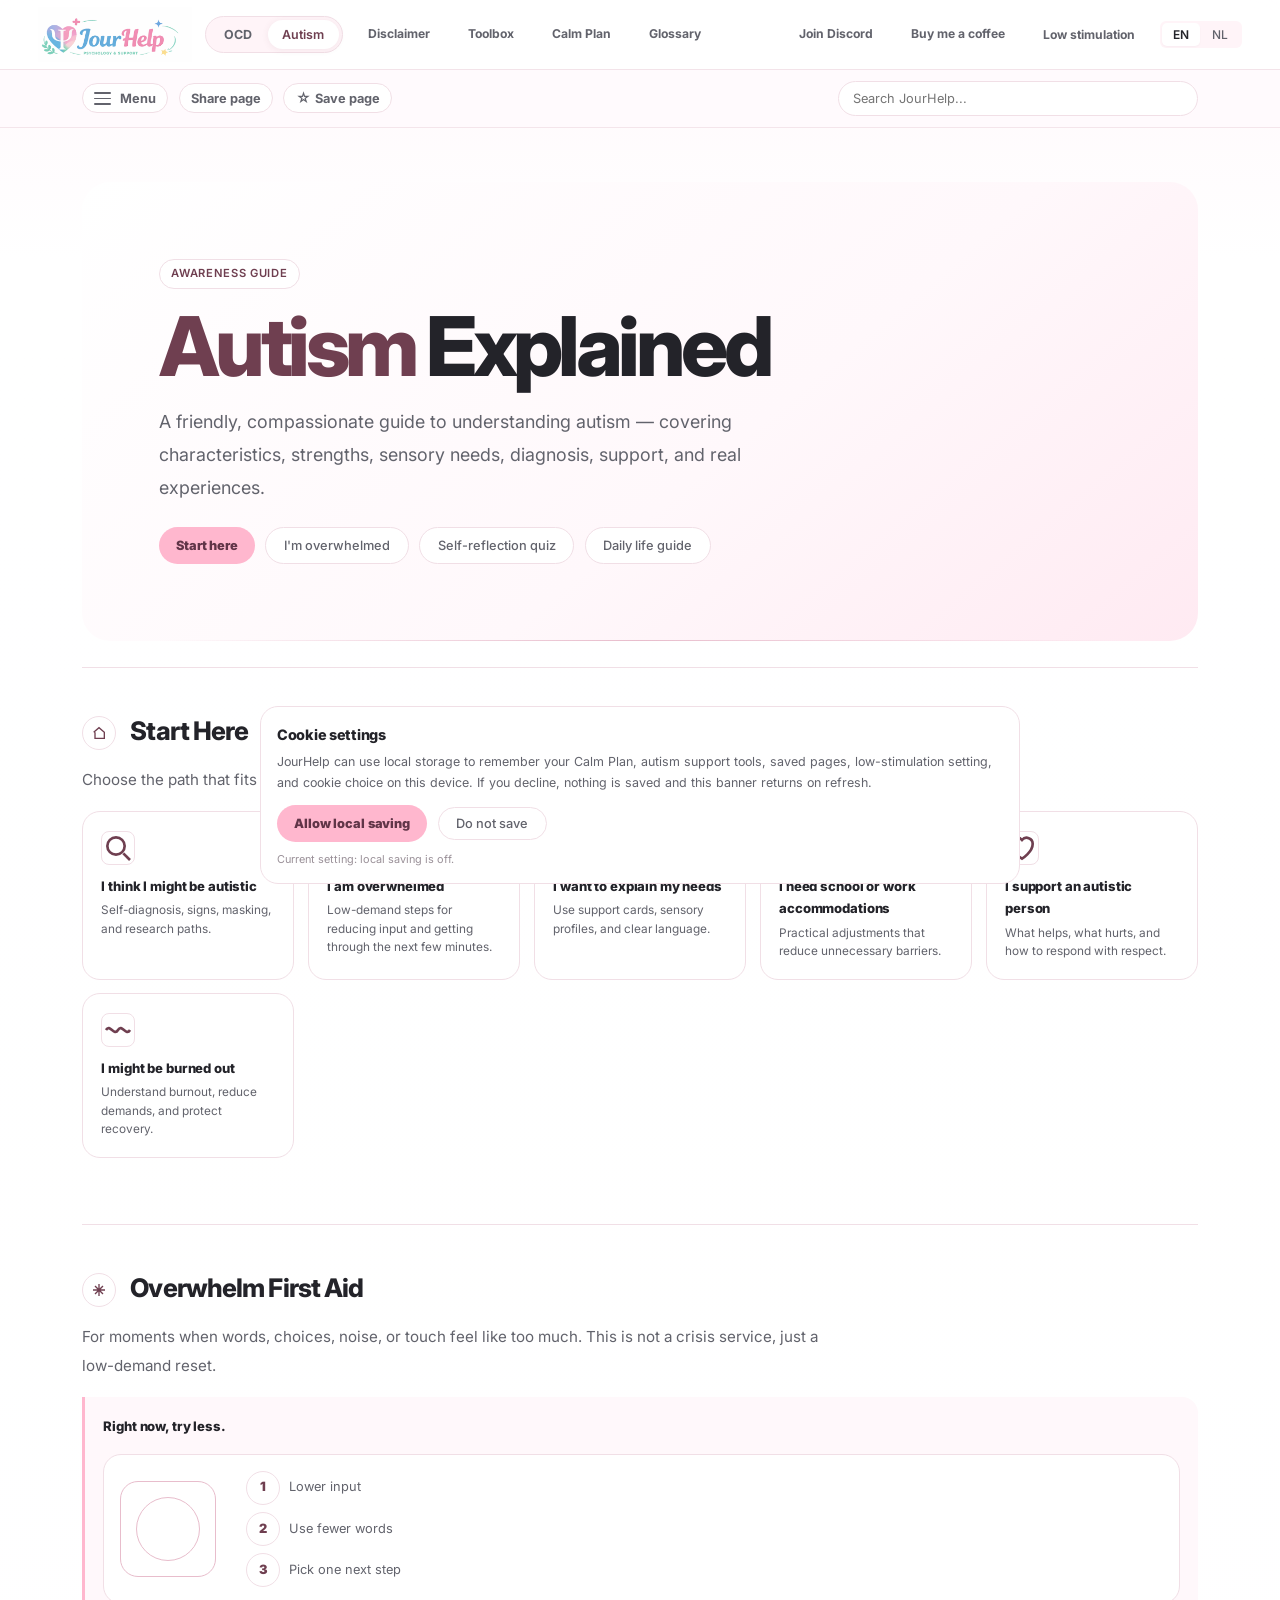
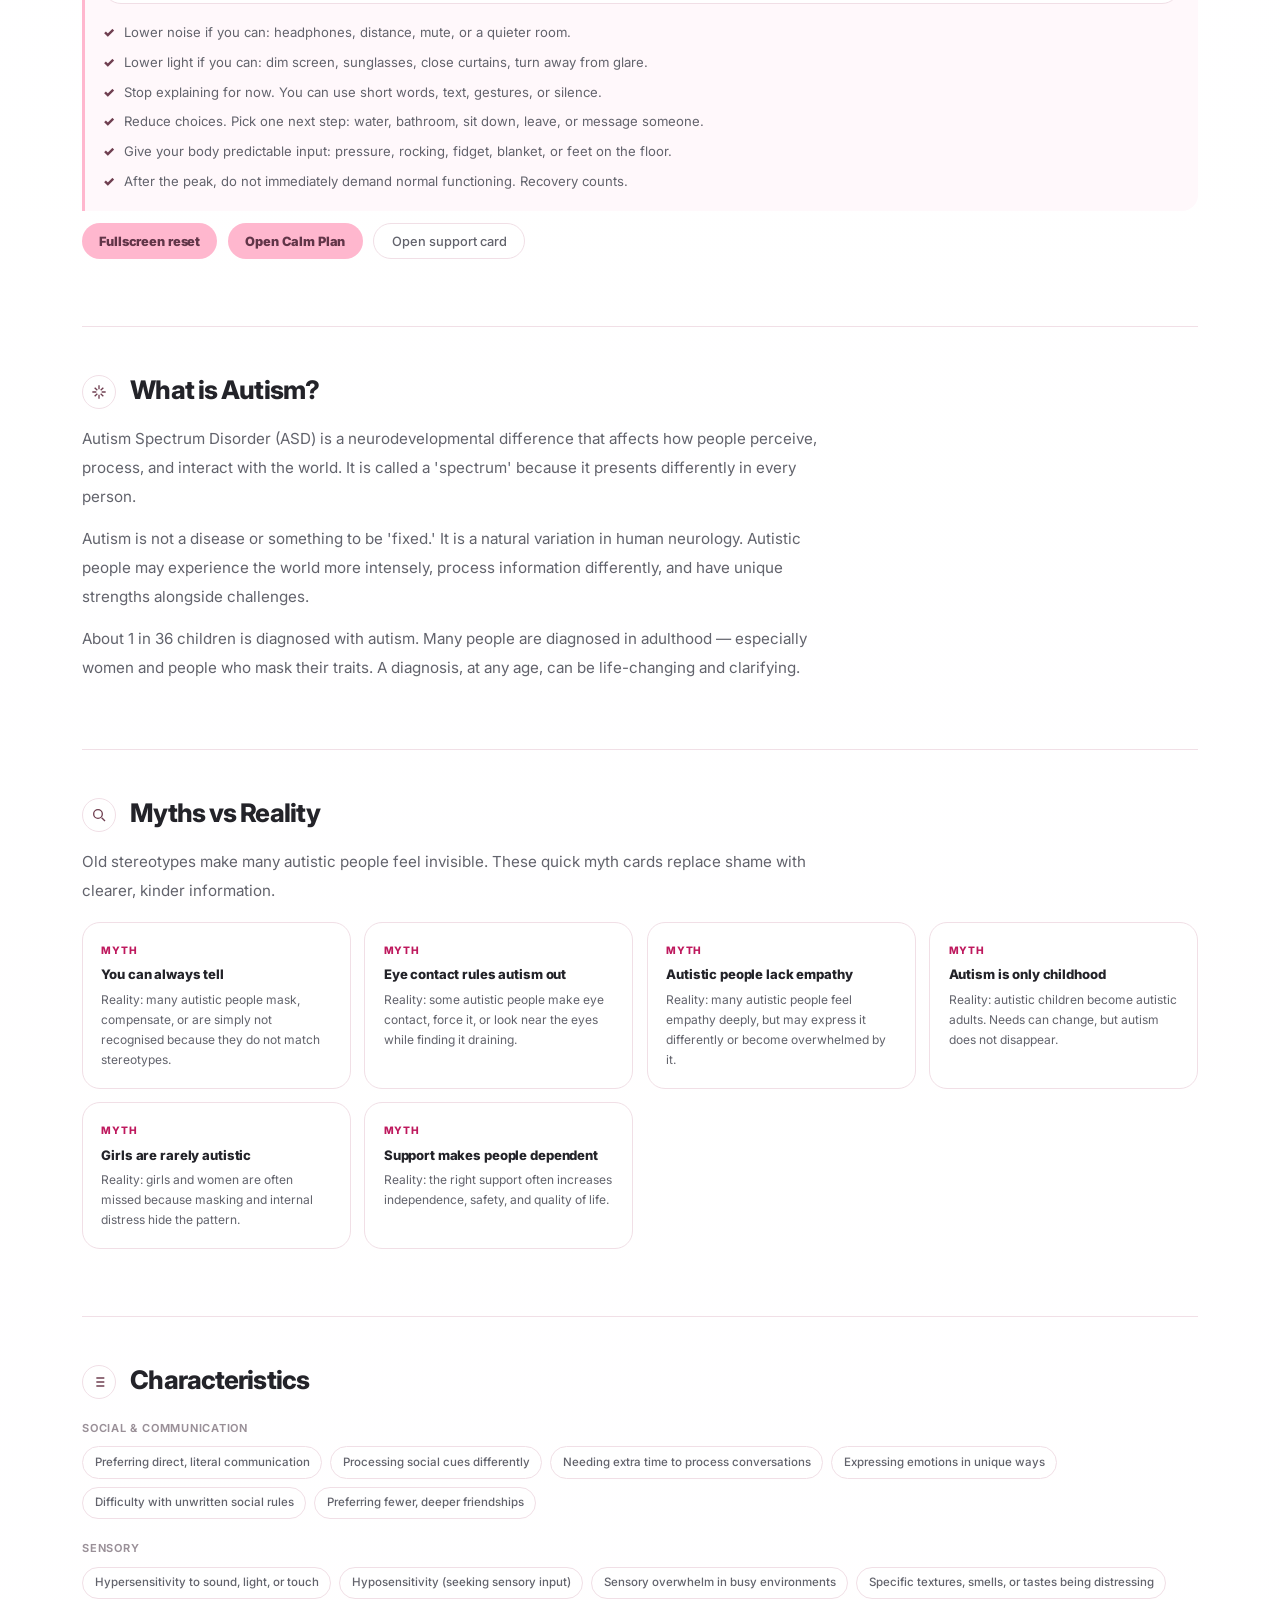
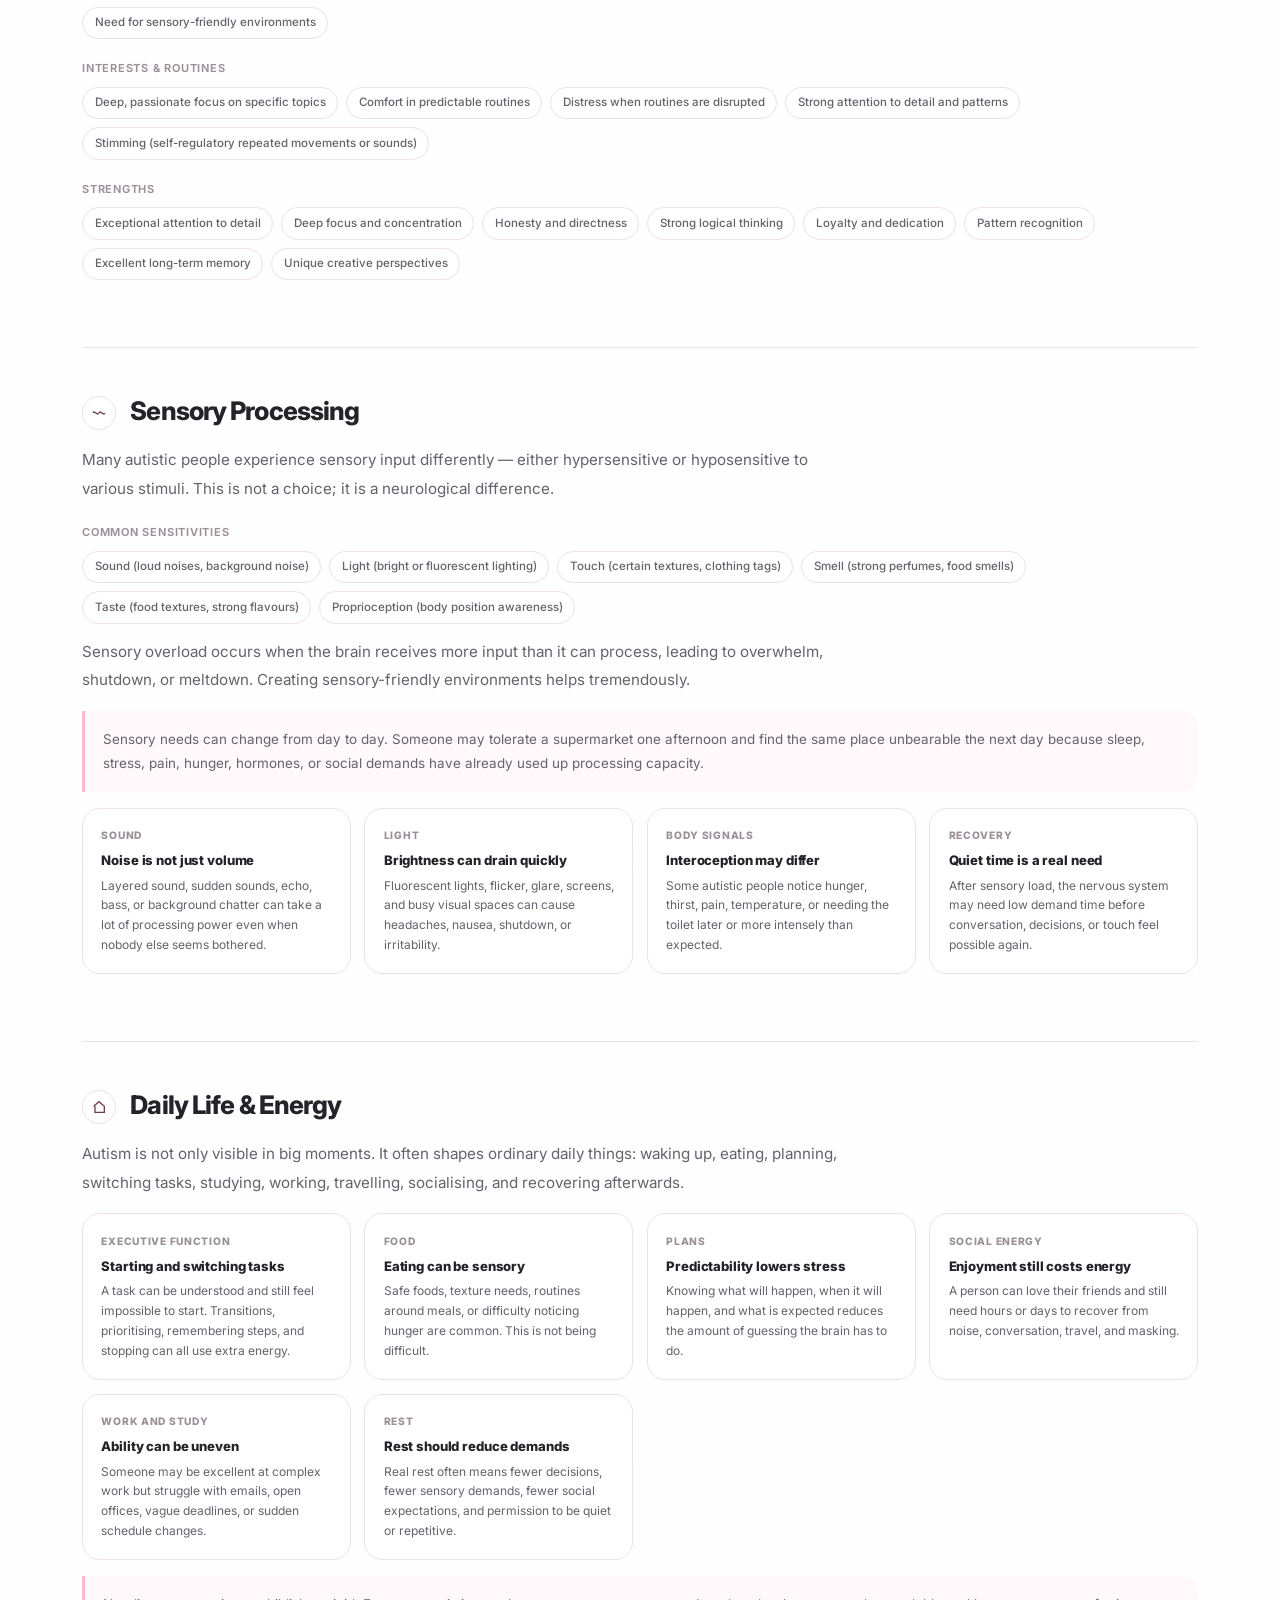
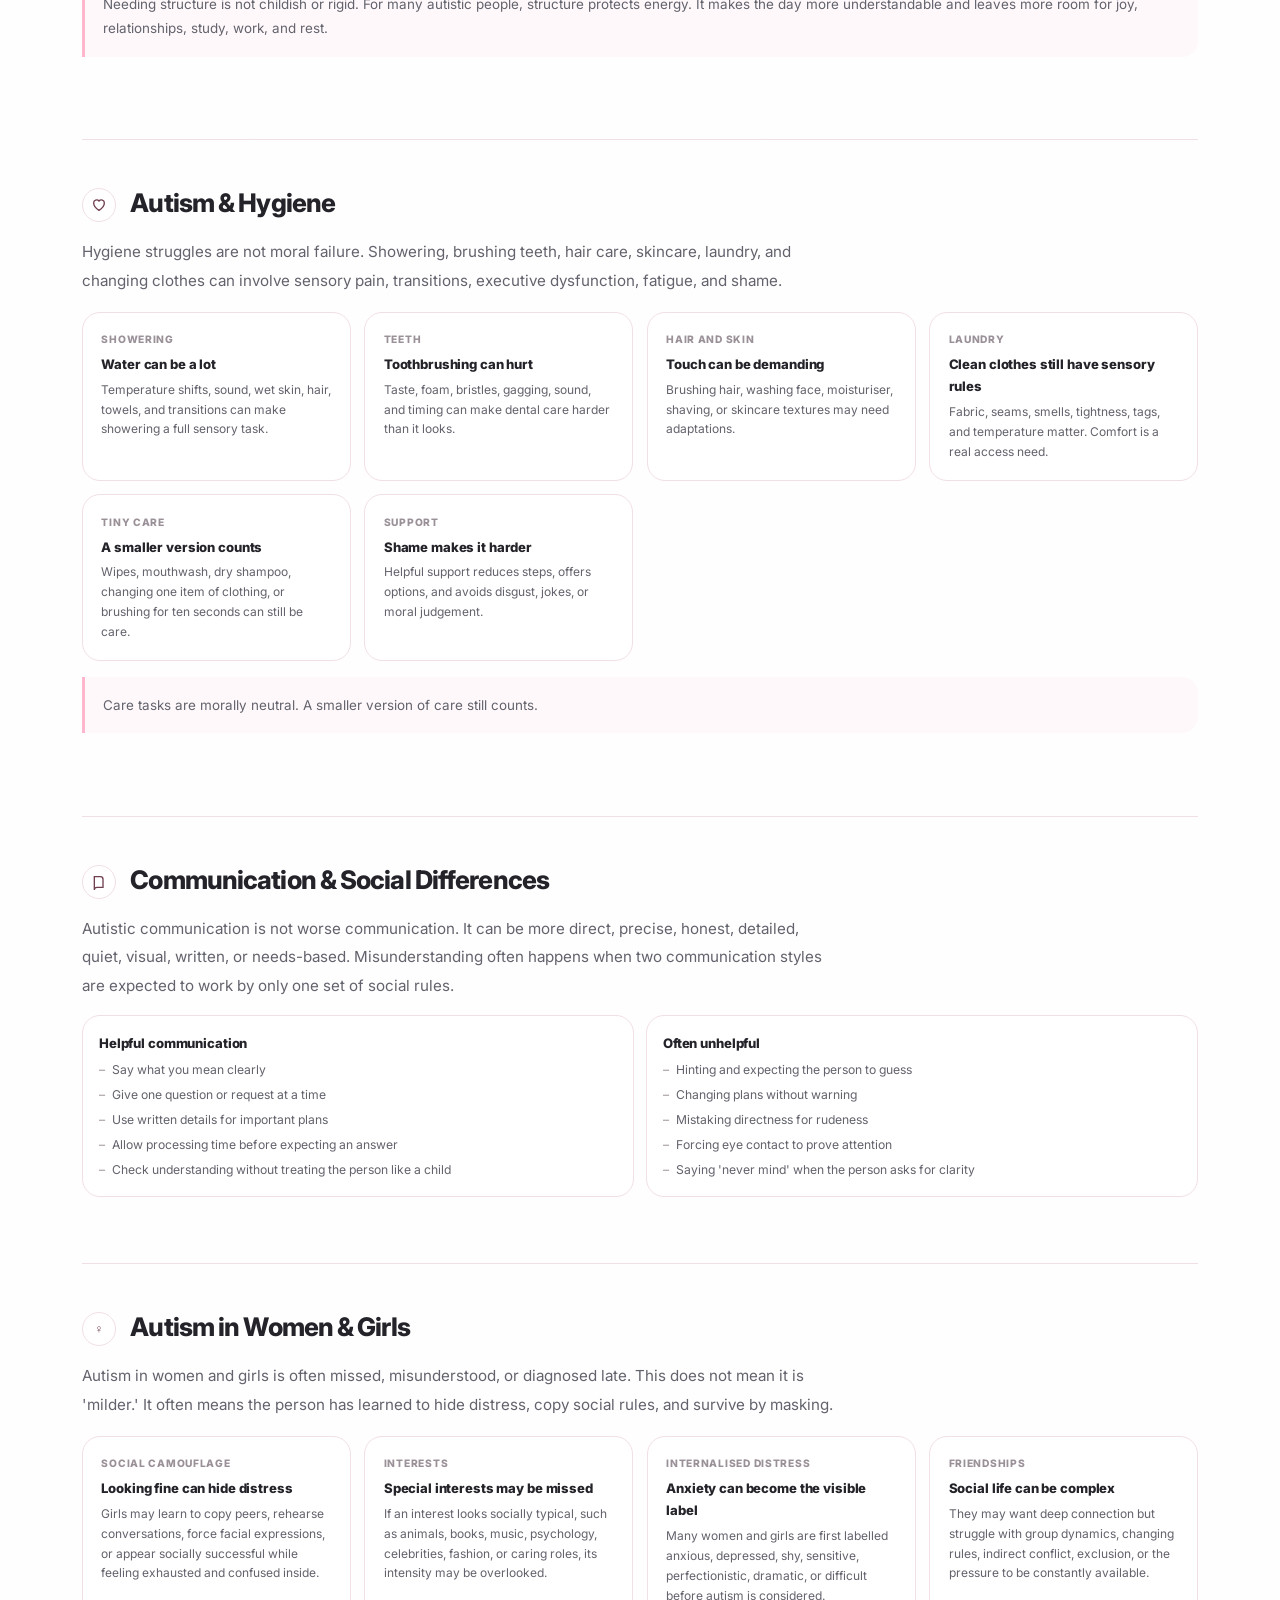
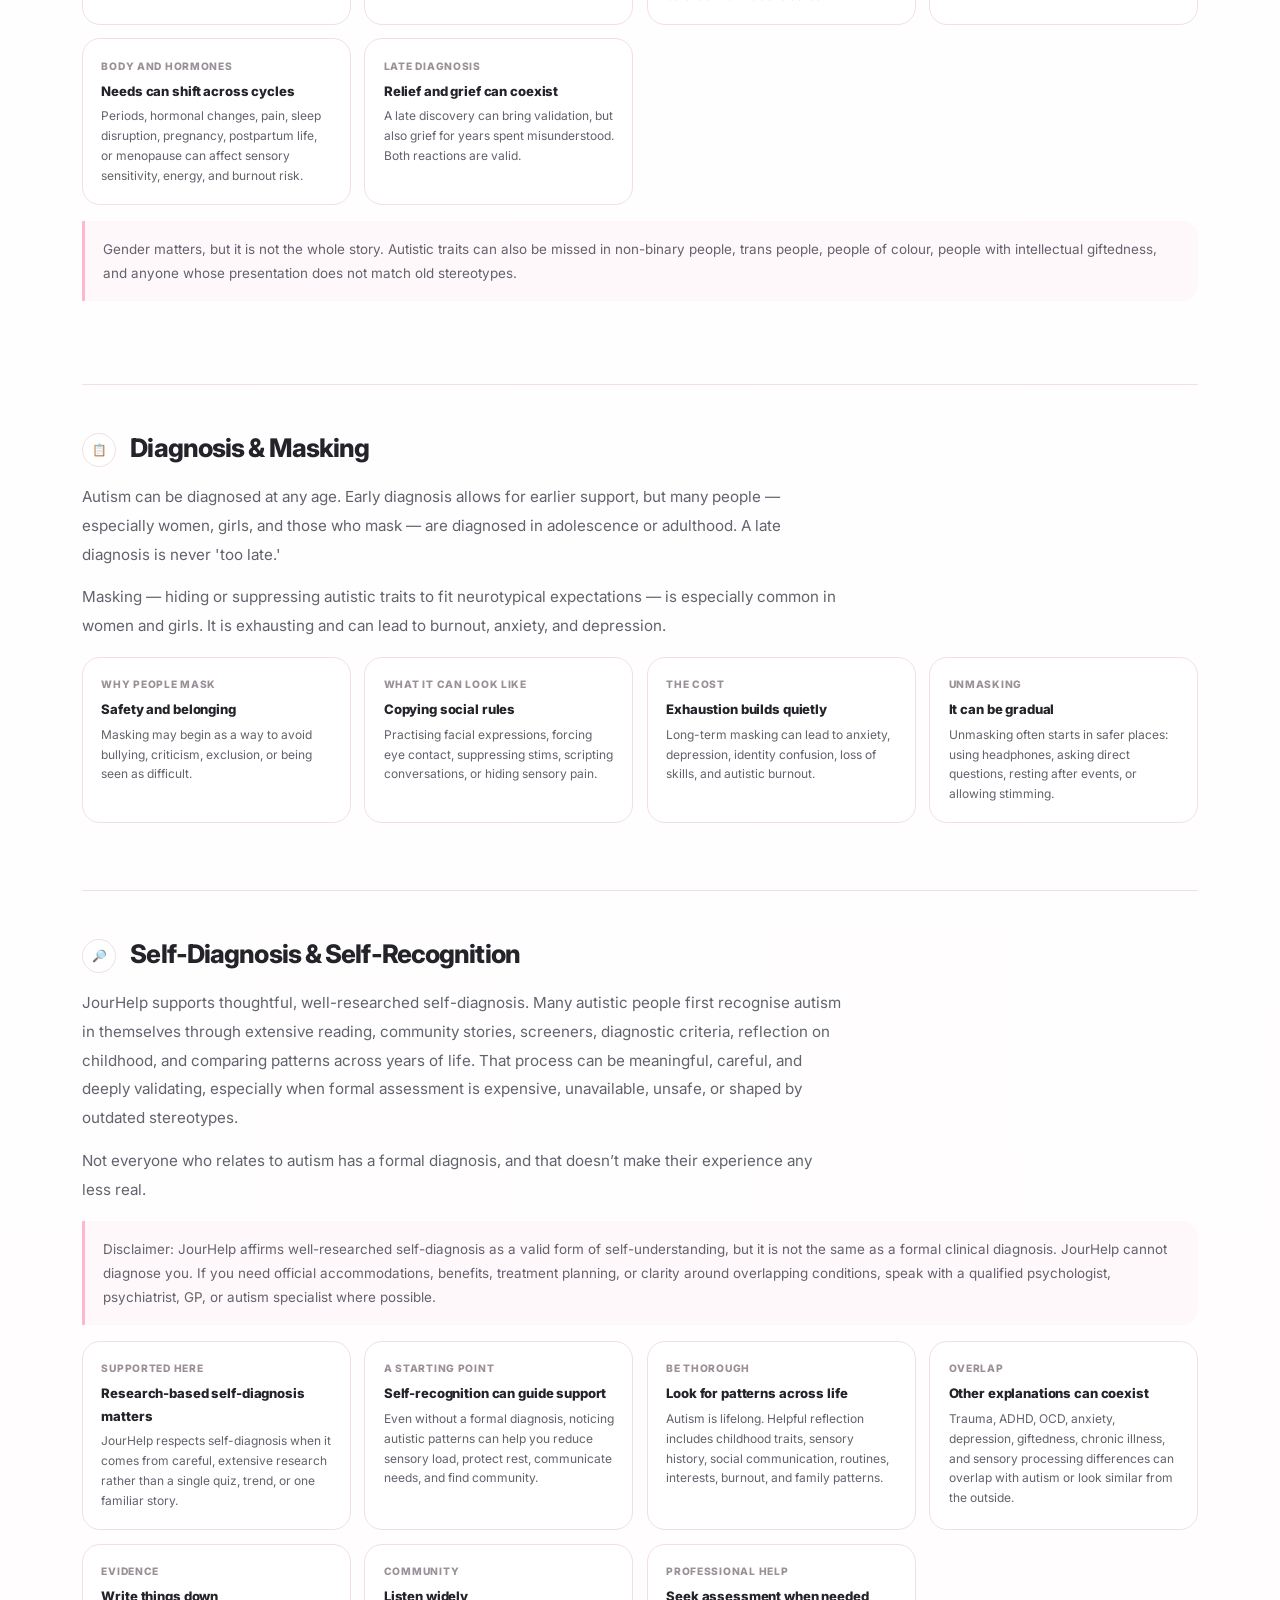
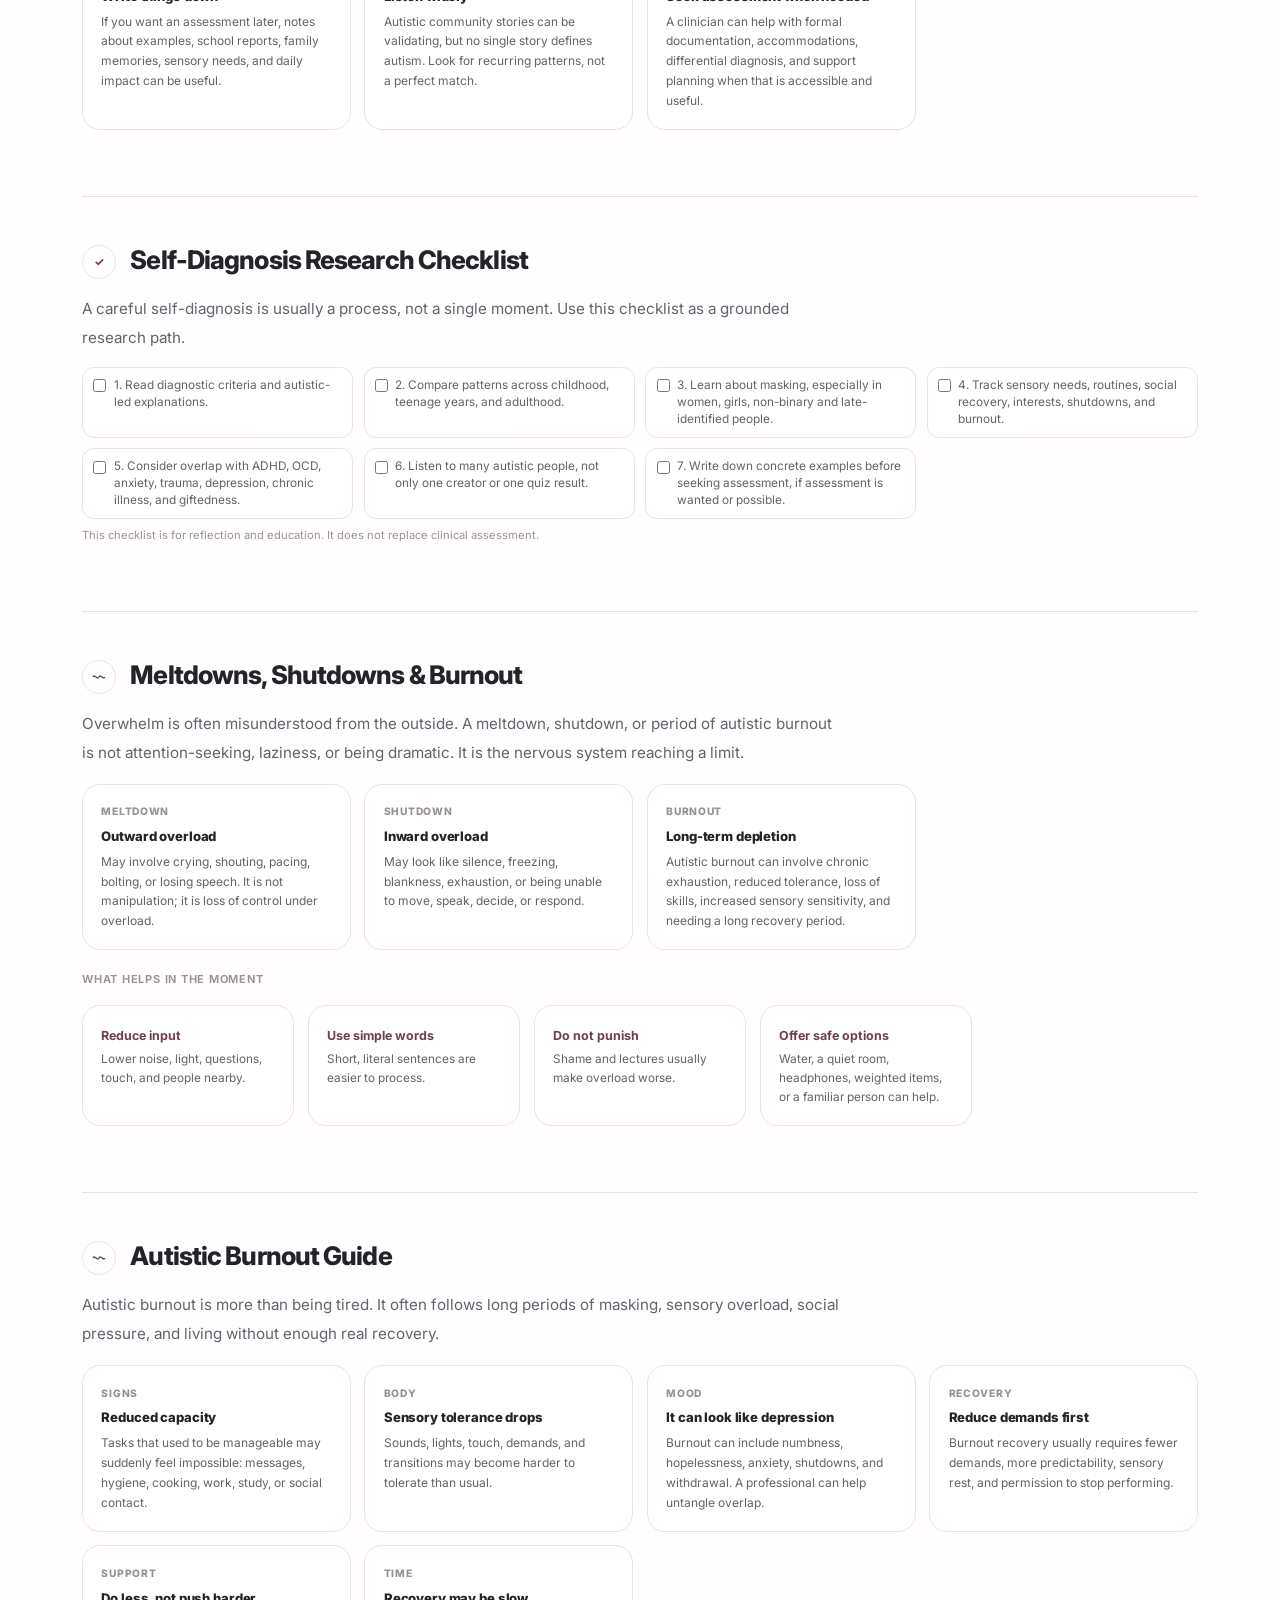
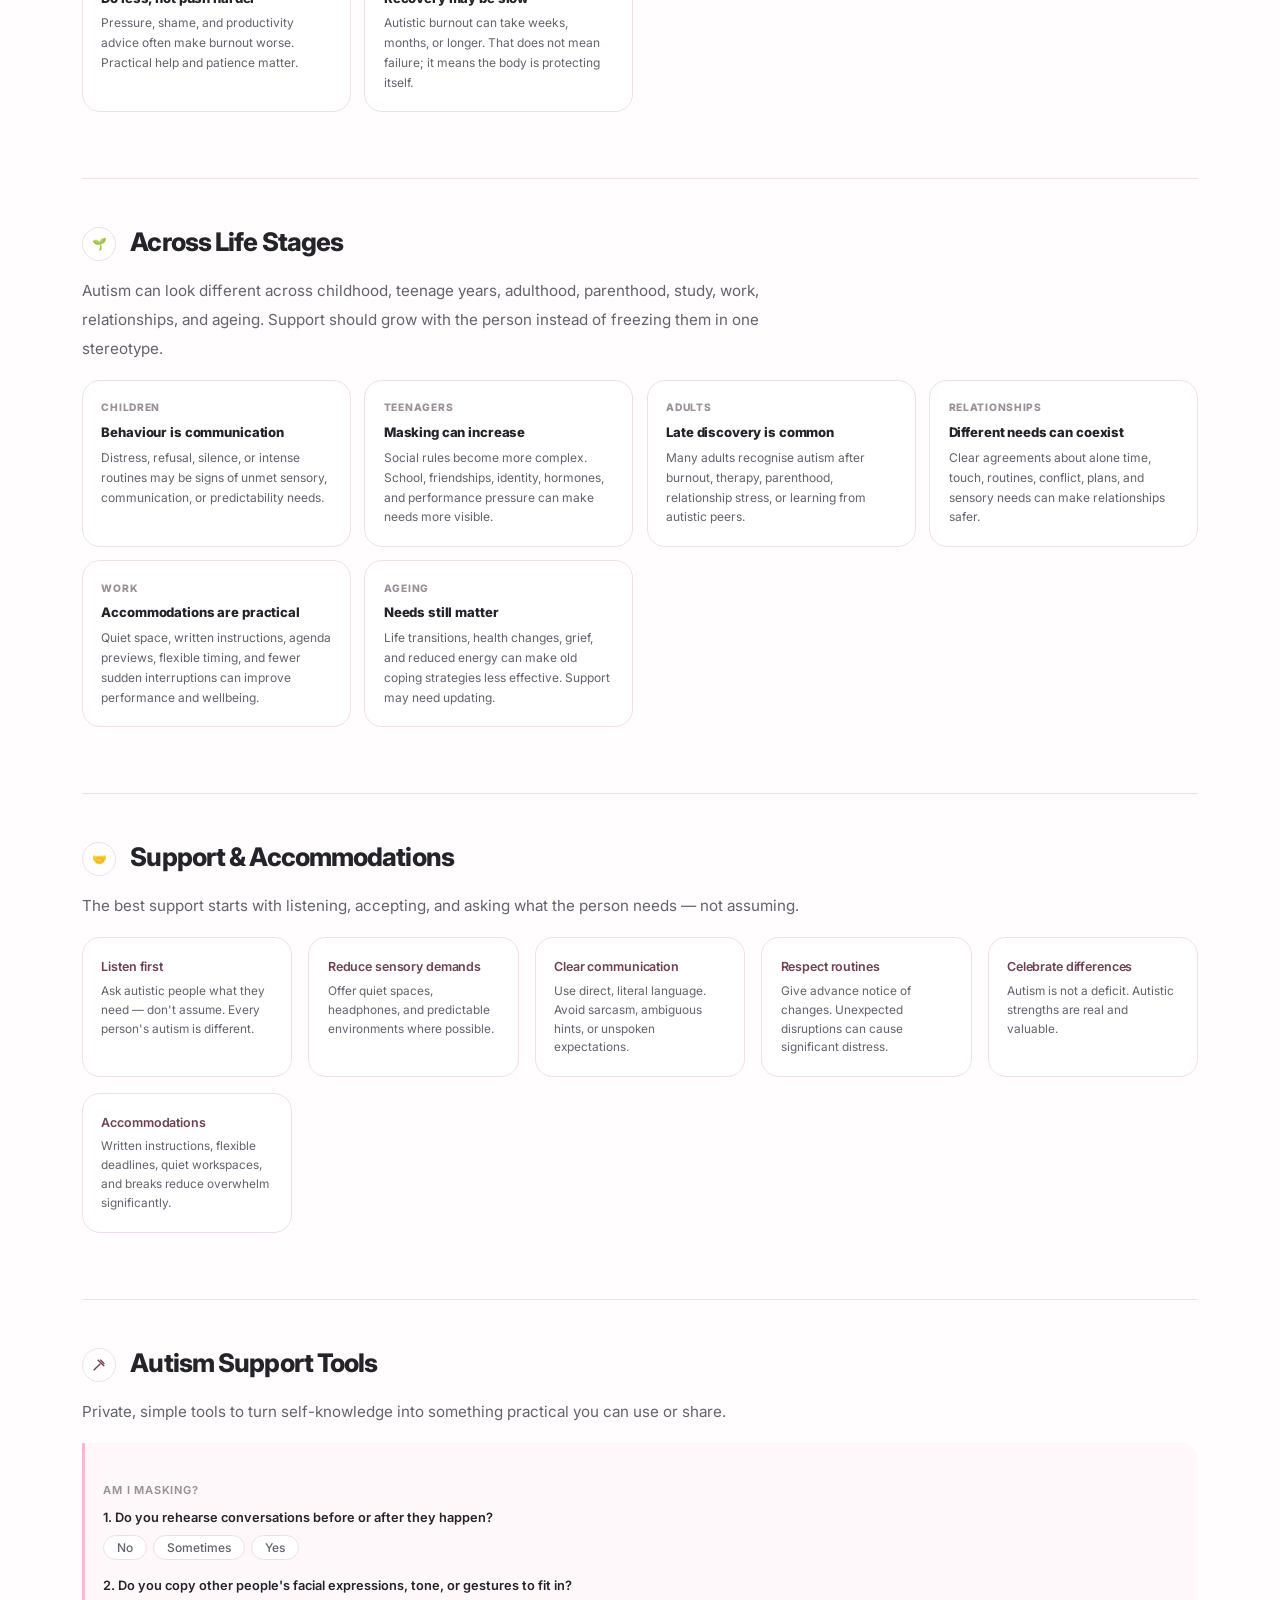
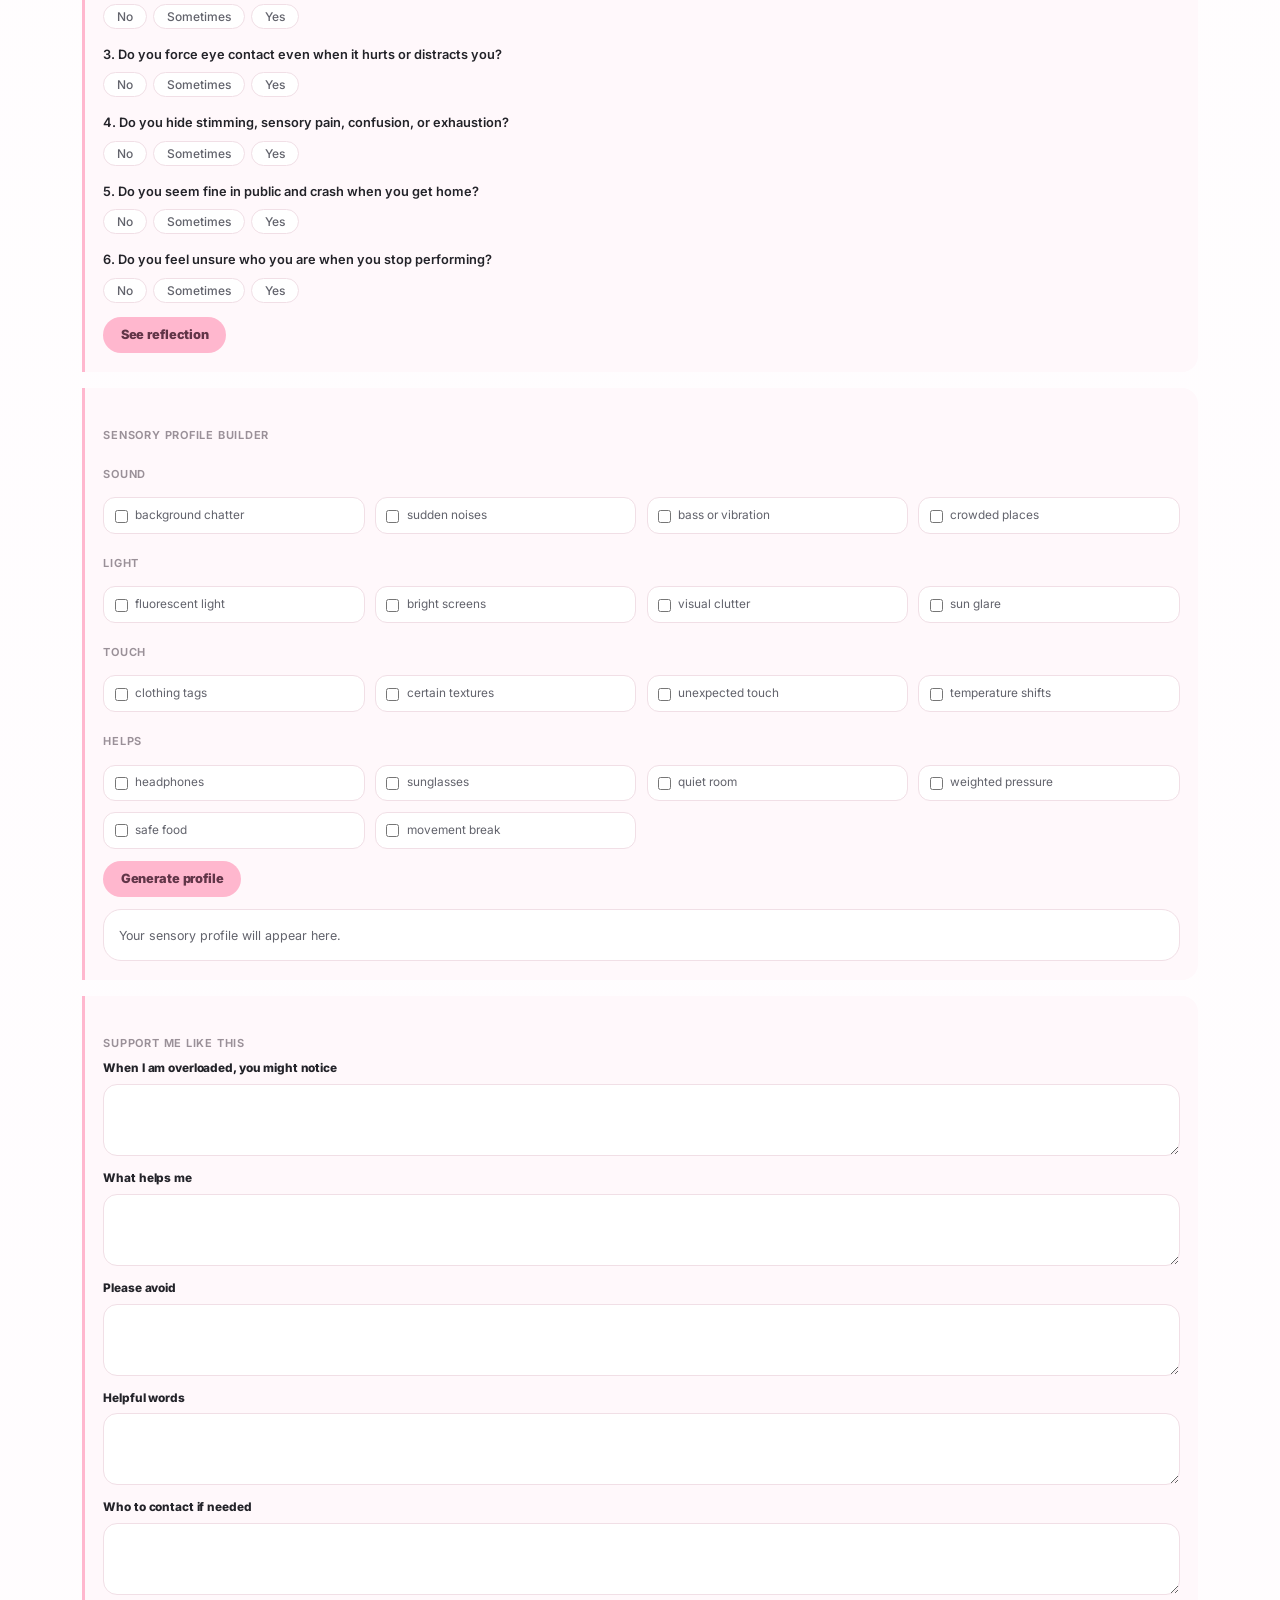
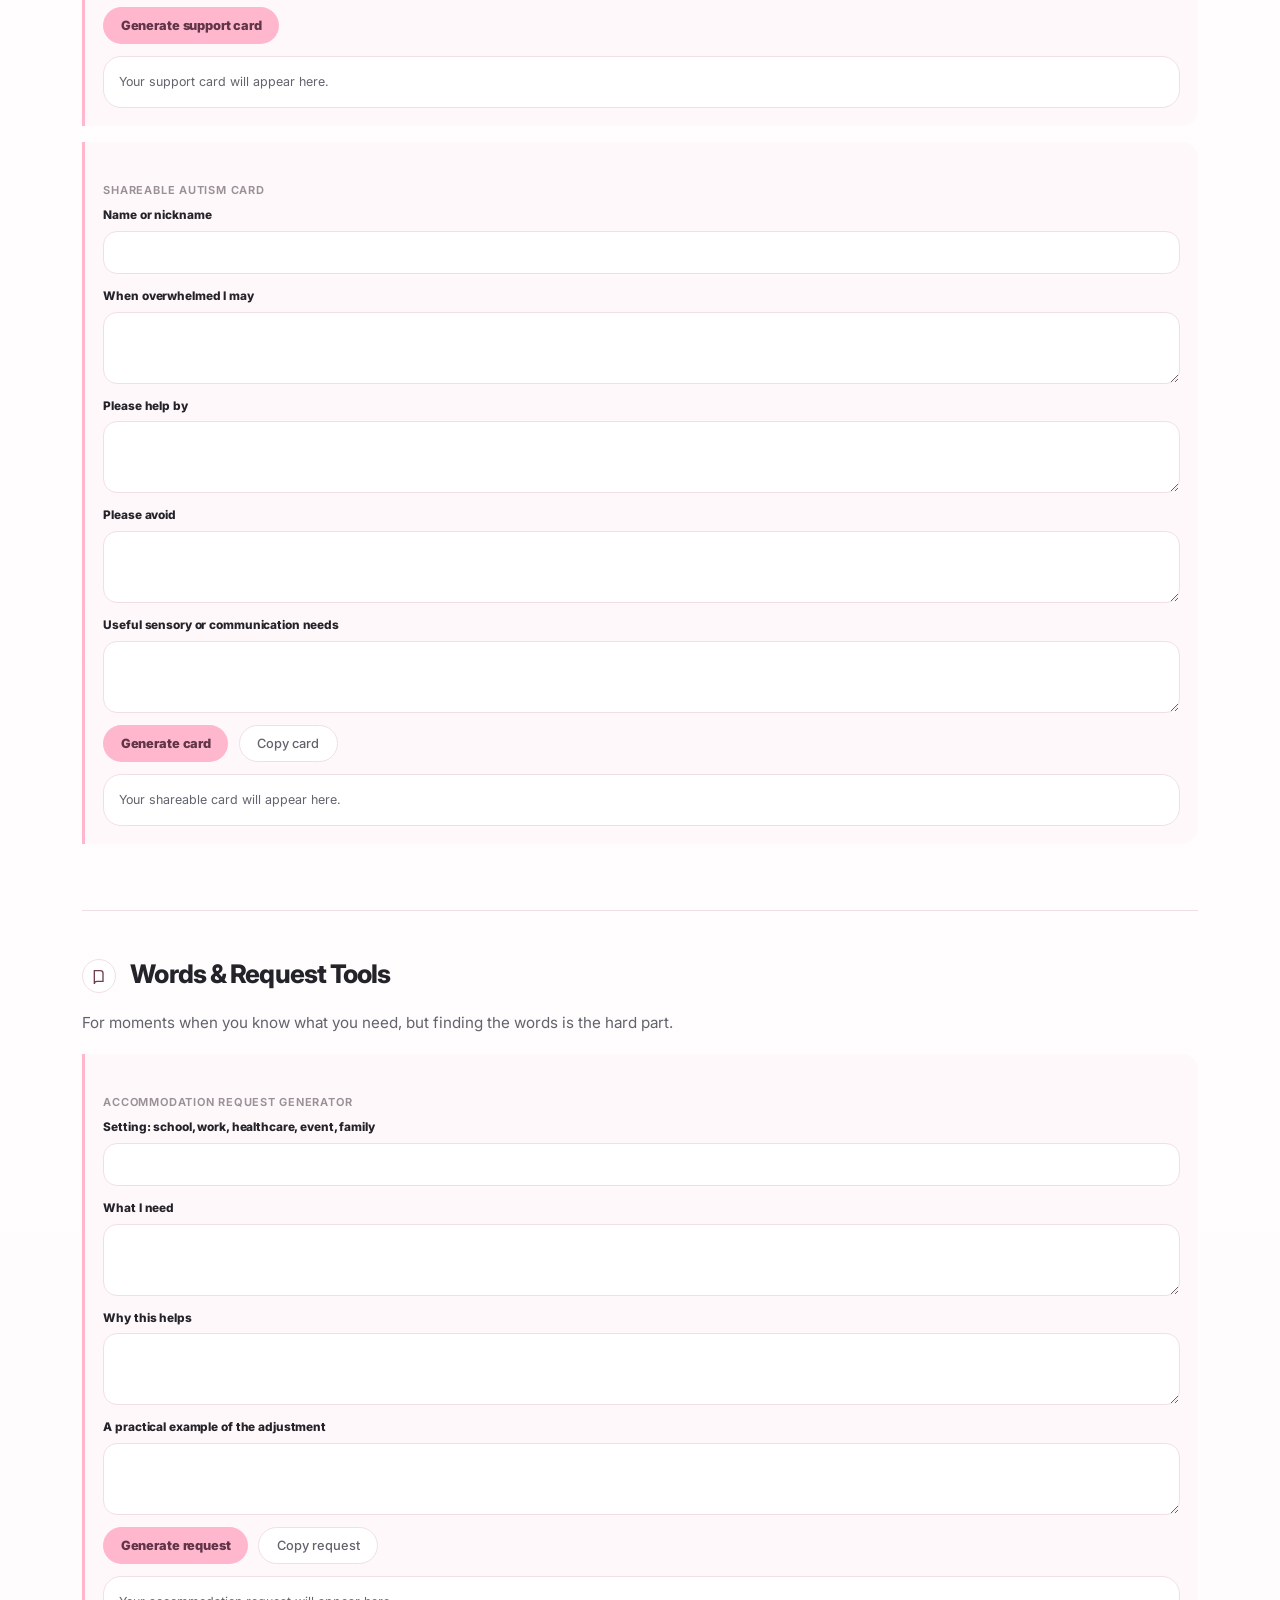
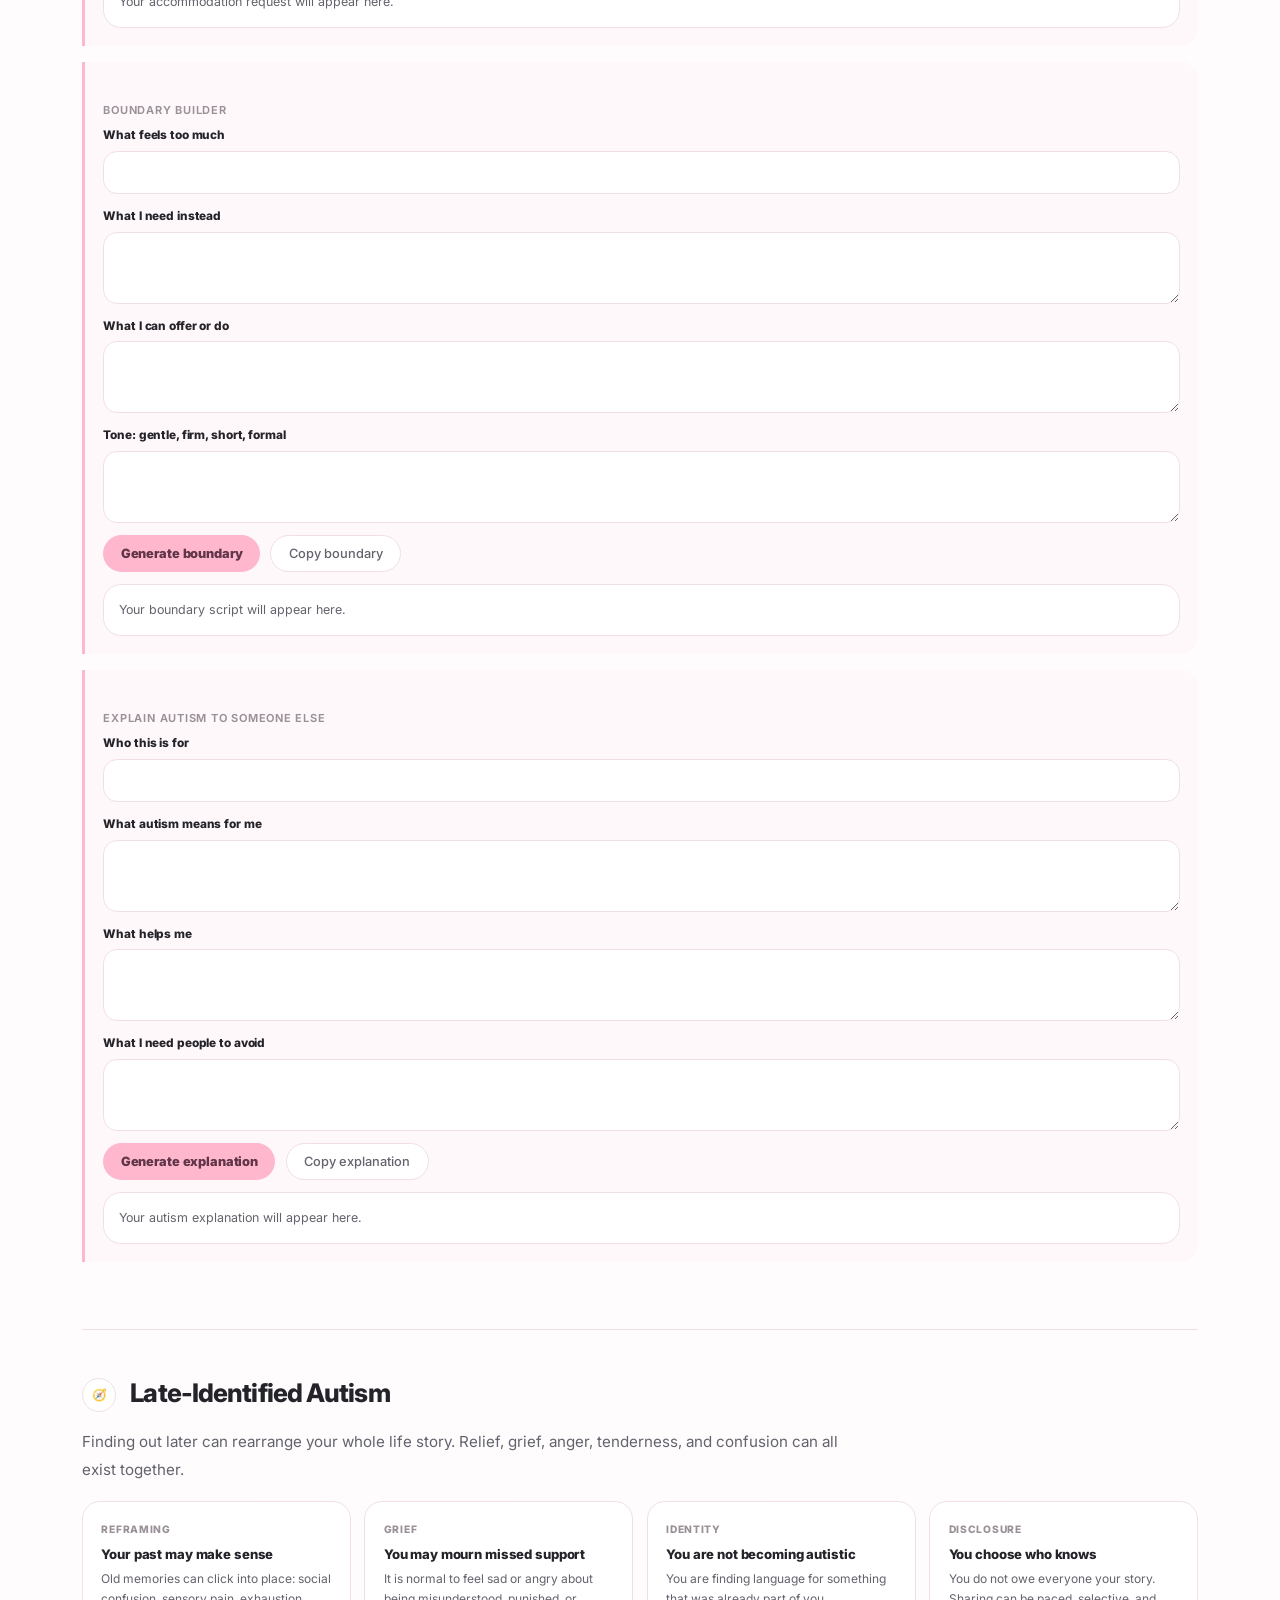
==== commit 931b151e: "rework" ====
--- a/index.html
+++ b/index.html
@@ -476,6 +476,411 @@
   .card-grid{grid-template-columns:1fr}
   .mega-menu-grid{grid-template-columns:1fr}
 }
+
+/* ── NEW MINIMAL JOURHELP LAYOUT ── */
+:root{
+  --p:#ffb7ce;
+  --p-strong:#6f3f50;
+  --pk:#ffb7ce;
+  --g1:#ffb7ce;
+  --g2:#ffe8f0;
+  --accent-soft:#fff0f5;
+  --accent-warm:#fff8fb;
+  --grad-pink:linear-gradient(140deg,#fff 0%,#fff8fb 58%,#ffeaf2 100%);
+  --bg:#fffafd;
+  --surface:#fff;
+  --surface2:#fff4f8;
+  --text:#232329;
+  --text2:#62636c;
+  --text3:#9a9098;
+  --border:#f1dfe6;
+  --border2:#e8bdcc;
+  --shadow:0 1px 2px rgba(70,42,54,.035);
+  --shadow-md:0 18px 48px rgba(70,42,54,.08);
+  --r:18px;
+  --r-sm:12px;
+}
+body{
+  background:
+    linear-gradient(180deg,#fff8fb 0,#fff 260px,#fffafd 100%);
+  color:var(--text);
+  font-size:16px;
+  line-height:1.7;
+}
+.reading-progress{height:2px}
+.reading-progress-bar{background:#e986a9}
+.reading-section-label{
+  right:1.25rem;
+  top:2px;
+  background:rgba(255,255,255,.92);
+  border-color:var(--border);
+  color:var(--p-strong);
+  box-shadow:none;
+}
+.topnav{
+  height:70px;
+  padding:0 clamp(1rem,3vw,2.5rem);
+  background:rgba(255,255,255,.88);
+  border-bottom:1px solid rgba(241,223,230,.86);
+  backdrop-filter:blur(18px);
+  gap:.8rem;
+}
+.brand-logo{width:154px}
+.nav-divider{display:none}
+.topic-tabs{
+  background:#fff4f8;
+  border:1px solid var(--border);
+  border-radius:999px;
+  padding:3px;
+}
+.topic-tab{
+  border-radius:999px;
+  padding:.42rem .9rem;
+  font-size:.78rem;
+  font-weight:700;
+}
+.topic-tab:hover{background:#fff;color:var(--text)}
+.topic-tab.active{
+  background:#fff;
+  color:var(--p-strong);
+  box-shadow:0 1px 7px rgba(111,63,80,.08);
+}
+.disclaimer-nav,.discord-nav,.coffee-nav,.stim-toggle{
+  border-color:transparent;
+  background:transparent;
+  border-radius:999px;
+  color:var(--text2);
+  font-size:.76rem;
+  font-weight:700;
+  padding:.42rem .72rem;
+}
+.disclaimer-nav:hover,.discord-nav:hover,.coffee-nav:hover,.stim-toggle:hover,
+.stim-toggle.active{
+  background:var(--surface2);
+  border-color:transparent;
+  color:var(--p-strong);
+}
+.menu-row{
+  top:70px;
+  background:rgba(255,250,253,.88);
+  border-bottom:1px solid rgba(241,223,230,.74);
+  backdrop-filter:blur(18px);
+}
+.menu-row-inner{
+  max-width:1180px;
+  margin:0 auto;
+  padding:.68rem clamp(1rem,3vw,2rem);
+  gap:.65rem;
+}
+.mega-menu-btn,.share-page-btn,.filter-chip,.mini-btn,.quiz-opt{
+  border-radius:999px;
+  border-color:var(--border);
+  background:#fff;
+  color:var(--text2);
+  box-shadow:none;
+}
+.mega-menu-btn:hover,.mega-menu-btn.open,.share-page-btn:hover,
+.filter-chip.active,.filter-chip:hover,.mini-btn:hover,.quiz-opt:hover{
+  background:var(--surface2);
+  border-color:var(--border2);
+  color:var(--p-strong);
+}
+.global-search{
+  border-radius:999px;
+  padding:.56rem .9rem;
+  background:#fff;
+}
+.global-search-results,.mega-menu{
+  border-radius:18px;
+  box-shadow:var(--shadow-md);
+}
+.mega-menu{
+  top:136px;
+  left:50%;
+  transform:translateX(-50%);
+  width:min(1120px,calc(100vw - 2rem));
+  padding:1.2rem;
+}
+.mega-menu-grid{gap:1rem}
+.mega-label{color:var(--p-strong)}
+.mega-link{border-radius:10px}
+.mega-link:hover{background:var(--surface2);color:var(--p-strong)}
+.content-area{
+  max-width:1180px;
+  padding:3.4rem clamp(1rem,3vw,2rem) 5.5rem;
+}
+.main{width:100%}
+.page.active{
+  display:grid;
+  grid-template-columns:minmax(0,1fr);
+  gap:1.15rem;
+}
+.hero,.type-hero{
+  position:relative;
+  overflow:hidden;
+  border:none;
+  border-radius:28px;
+  background:var(--grad-pink);
+  padding:clamp(2.2rem,6vw,5rem);
+  margin-bottom:.5rem;
+  box-shadow:none;
+}
+.hero::after,.type-hero::after{
+  content:'';
+  position:absolute;
+  left:clamp(2rem,6vw,5rem);
+  right:clamp(2rem,6vw,5rem);
+  bottom:0;
+  height:1px;
+  background:linear-gradient(90deg,transparent,var(--border2),transparent);
+}
+.hero-eyebrow{margin-bottom:1.1rem}
+.hero-tag,.type-badge,.res-badge,.glossary-tag{
+  border-radius:999px;
+  background:#fff;
+  border:1px solid var(--border);
+  color:var(--p-strong);
+  padding:.28rem .72rem;
+  letter-spacing:.06em;
+}
+.hero h1,.type-hero h1{
+  max-width:780px;
+  font-size:clamp(2.2rem,7vw,5.15rem);
+  line-height:.98;
+  letter-spacing:-.055em;
+  font-weight:800;
+}
+.type-hero h1{font-size:clamp(1.9rem,5vw,3.6rem)}
+.grad{color:var(--p-strong)}
+.hero p,.type-hero p{
+  max-width:690px;
+  margin-top:1.1rem;
+  font-size:clamp(.98rem,1.4vw,1.12rem);
+  line-height:1.85;
+}
+.hero-btns,.mini-actions,.calm-actions,.storage-consent-actions{
+  gap:.65rem;
+}
+.btn-primary,.discord-cta,.support-cta,.contact-request-form button,.footer-donate{
+  border:none;
+  border-radius:999px;
+  background:#ffb7ce;
+  color:#613548!important;
+  font-weight:850;
+  padding:.68rem 1.08rem;
+}
+.btn-primary:hover,.discord-cta:hover,.support-cta:hover{opacity:.86}
+.btn-ghost,.back-btn{
+  border-radius:999px;
+  background:#fff;
+  border-color:var(--border);
+  color:var(--text2);
+  box-shadow:none;
+}
+.btn-ghost:hover,.back-btn:hover{
+  background:var(--surface2);
+  color:var(--p-strong);
+}
+.section,.detail-section,.crisis-box{
+  border:none;
+  border-top:1px solid var(--border);
+  border-radius:0;
+  background:transparent;
+  padding:clamp(1.9rem,4vw,3rem) 0;
+  margin:0;
+  box-shadow:none;
+}
+.section:first-of-type{border-top:none}
+.sec-hd{
+  align-items:flex-start;
+  gap:.9rem;
+  margin-bottom:1rem;
+}
+.sec-icon-wrap,.nav-link .nav-icon,.tip-n,.first-aid-step span:first-child{
+  width:34px;
+  height:34px;
+  border-radius:999px;
+  background:#fff;
+  border:1px solid var(--border);
+  color:var(--p-strong);
+}
+.section h2{
+  font-size:clamp(1.25rem,2vw,1.7rem);
+  line-height:1.15;
+  letter-spacing:-.035em;
+  font-weight:780;
+}
+.section p,.detail-section p{
+  max-width:760px;
+  font-size:.95rem;
+  line-height:1.9;
+}
+.divider{display:none}
+.card-grid,.info-grid,.toolbox-grid,.need-grid,.thought-grid,.coping-grid,.path-map,.sensory-map,.glossary-grid{
+  gap:.85rem;
+}
+.card-grid{grid-template-columns:repeat(auto-fill,minmax(230px,1fr))}
+.info-grid{grid-template-columns:repeat(auto-fill,minmax(260px,1fr))}
+.toolbox-grid{grid-template-columns:repeat(auto-fill,minmax(280px,1fr))}
+.card,.treat-card,.story-card,.res-card,.info-card,.need-card,.toolbox-card,
+.path-node,.thought-card,.coping-card,.contrast-card,.glossary-card,.saved-item,
+.cycle-step,.sensory-zone,.hotline,.compare-head,.compare-cell,.tool-preview,
+.empty-state,.storage-consent,.discord-card,.support-card{
+  border:1px solid var(--border);
+  border-radius:18px;
+  background:#fff;
+  box-shadow:none;
+}
+.card,.treat-card,.story-card,.res-card,.info-card,.need-card,.toolbox-card,.path-node{
+  padding:1.15rem;
+}
+.card:hover,.path-node:hover,.start-card:hover{
+  background:#fff8fb;
+  border-color:var(--border2);
+}
+.card-title,.info-title,.toolbox-card-title,.path-title,.support-title,.discord-title,
+.res-name,.story-name,.coping-title,.cycle-title,.sensory-zone-title{
+  color:var(--text);
+  font-weight:800;
+}
+.card-body,.info-body,.toolbox-card-text,.path-body,.res-desc,.story-text,.coping-body,.cycle-body{
+  color:var(--text2);
+}
+.card-em{color:var(--p-strong);font-size:1.1rem}
+.card-more,.treat-title,.need-card strong,.res-author,.support-preview-title,
+.toolbox-card-kicker,.overwhelm-kicker{
+  color:var(--p-strong);
+}
+.sub-lbl,.info-kicker,.coping-num,.cycle-num,.hl-country,.saved-item-meta{
+  color:var(--text3);
+  letter-spacing:.07em;
+}
+.pill{
+  border-radius:999px;
+  background:#fff;
+  border-color:var(--border);
+  color:var(--text2);
+  padding:.34rem .72rem;
+}
+.po,.pc,.pp,.pb{background:#fff;border-color:var(--border);color:var(--text2)}
+.tip-list li,.faq-item,.trigger-list li{
+  border-color:var(--border);
+}
+.gentle-note,.tool-box,.first-aid-box,.support-preview,.example-box{
+  border:none;
+  border-left:3px solid var(--p);
+  border-radius:0 16px 16px 0;
+  background:#fff8fb;
+}
+.first-aid-visual,.calm-rings{
+  background:#fff;
+  border-radius:18px;
+}
+.calm-rings,.calm-rings::before,.overwhelm-symbol{border-color:var(--border2)}
+.first-aid-list li::before{color:var(--p-strong)}
+.tool-field input,.tool-field textarea,.calm-field textarea,.calm-field input,
+.compare-controls select,.glossary-search,.contact-request-form input,.contact-request-form textarea,
+.saved-group-select{
+  border-radius:14px;
+  border-color:var(--border);
+  background:#fff;
+}
+.tool-field input:focus,.tool-field textarea:focus,.calm-field textarea:focus,
+.calm-field input:focus,.glossary-search:focus,.global-search:focus{
+  border-color:var(--border2);
+  box-shadow:0 0 0 4px rgba(255,183,206,.18);
+}
+.quiz-opt.sel{
+  background:#ffb7ce;
+  border-color:#ffb7ce;
+  color:#613548;
+}
+.discord-card,.support-card{
+  padding:1.25rem;
+  background:#fff8fb;
+}
+.overwhelm-overlay{background:rgba(255,250,253,.98)}
+.overwhelm-panel{
+  border-radius:28px;
+  border-color:var(--border);
+}
+.footer{
+  background:#fff;
+  color:var(--text);
+  border-top:1px solid var(--border);
+  padding:4rem clamp(1rem,3vw,2rem) 1.5rem;
+}
+.footer-inner{max-width:1180px}
+.footer-title,.footer-col h3{color:var(--text)}
+.footer-text,.footer-links a,.footer-contact a{color:var(--text2)}
+.footer-links a:hover,.footer-contact a:hover{color:var(--p-strong)}
+.footer-social a{color:var(--p-strong)}
+.contact-request-form input,.contact-request-form textarea{
+  background:#fff8fb;
+  color:var(--text);
+}
+.contact-request-form button:hover,.footer-donate:hover{
+  background:#ffd3e2;
+  color:#613548!important;
+}
+.payment-pill{background:#fff4f8;color:var(--p-strong)}
+.footer-wordmark{
+  border-top:1px solid var(--border);
+  color:#fff4f8;
+  -webkit-text-stroke:0;
+  letter-spacing:-.075em;
+}
+.footer-bottom{color:var(--text3)}
+.footer-bottom a{color:var(--p-strong)}
+body.low-stim{
+  --p:#4b5563;
+  --p-strong:#374151;
+  --bg:#f7f7f8;
+  --surface2:#f1f2f3;
+  --accent-soft:#f1f2f3;
+  --accent-warm:#f7f7f8;
+  --grad-pink:linear-gradient(140deg,#fff 0%,#f7f7f8 100%);
+  --border:#e4e4e7;
+  --border2:#c7c7cc;
+}
+body.low-stim .footer{background:#fff}
+body.low-stim .footer-wordmark{color:#f1f2f3;-webkit-text-stroke:0}
+
+@media(max-width:900px){
+  .content-area{padding:2.2rem 1rem 4rem}
+  .hero h1{font-size:clamp(2rem,10vw,4rem)}
+}
+@media(max-width:700px){
+  .topnav{
+    height:auto;
+    min-height:60px;
+    padding:.7rem 1rem;
+    gap:.45rem;
+  }
+  .brand-logo{width:132px}
+  .topic-tabs{order:3;width:100%;justify-content:center}
+  .topic-tab{flex:1}
+  .menu-row{top:0}
+  .menu-row-inner{padding:.6rem 1rem;flex-wrap:wrap}
+  .mega-menu{top:148px;width:calc(100vw - 1rem);max-height:calc(100vh - 164px)}
+  .global-search-wrap{order:3;max-width:none;width:100%;margin-left:0}
+  .disclaimer-nav,.discord-nav,.coffee-nav,.stim-toggle{font-size:.72rem;padding:.34rem .5rem}
+  .hero,.type-hero{
+    border-radius:22px;
+    padding:2rem 1.25rem;
+  }
+  .hero h1,.type-hero h1{
+    letter-spacing:-.045em;
+    line-height:1.03;
+  }
+  .section,.detail-section,.crisis-box{
+    padding:1.7rem 0;
+  }
+  .sec-icon-wrap{width:30px;height:30px}
+  .hotline-grid,.thought-grid,.coping-grid,.ocd-cycle{grid-template-columns:1fr}
+  .discord-card,.support-card{align-items:flex-start;flex-direction:column}
+  .footer-top,.footer-grid{grid-template-columns:1fr}
+}
 </style>
 </head>
 <body>
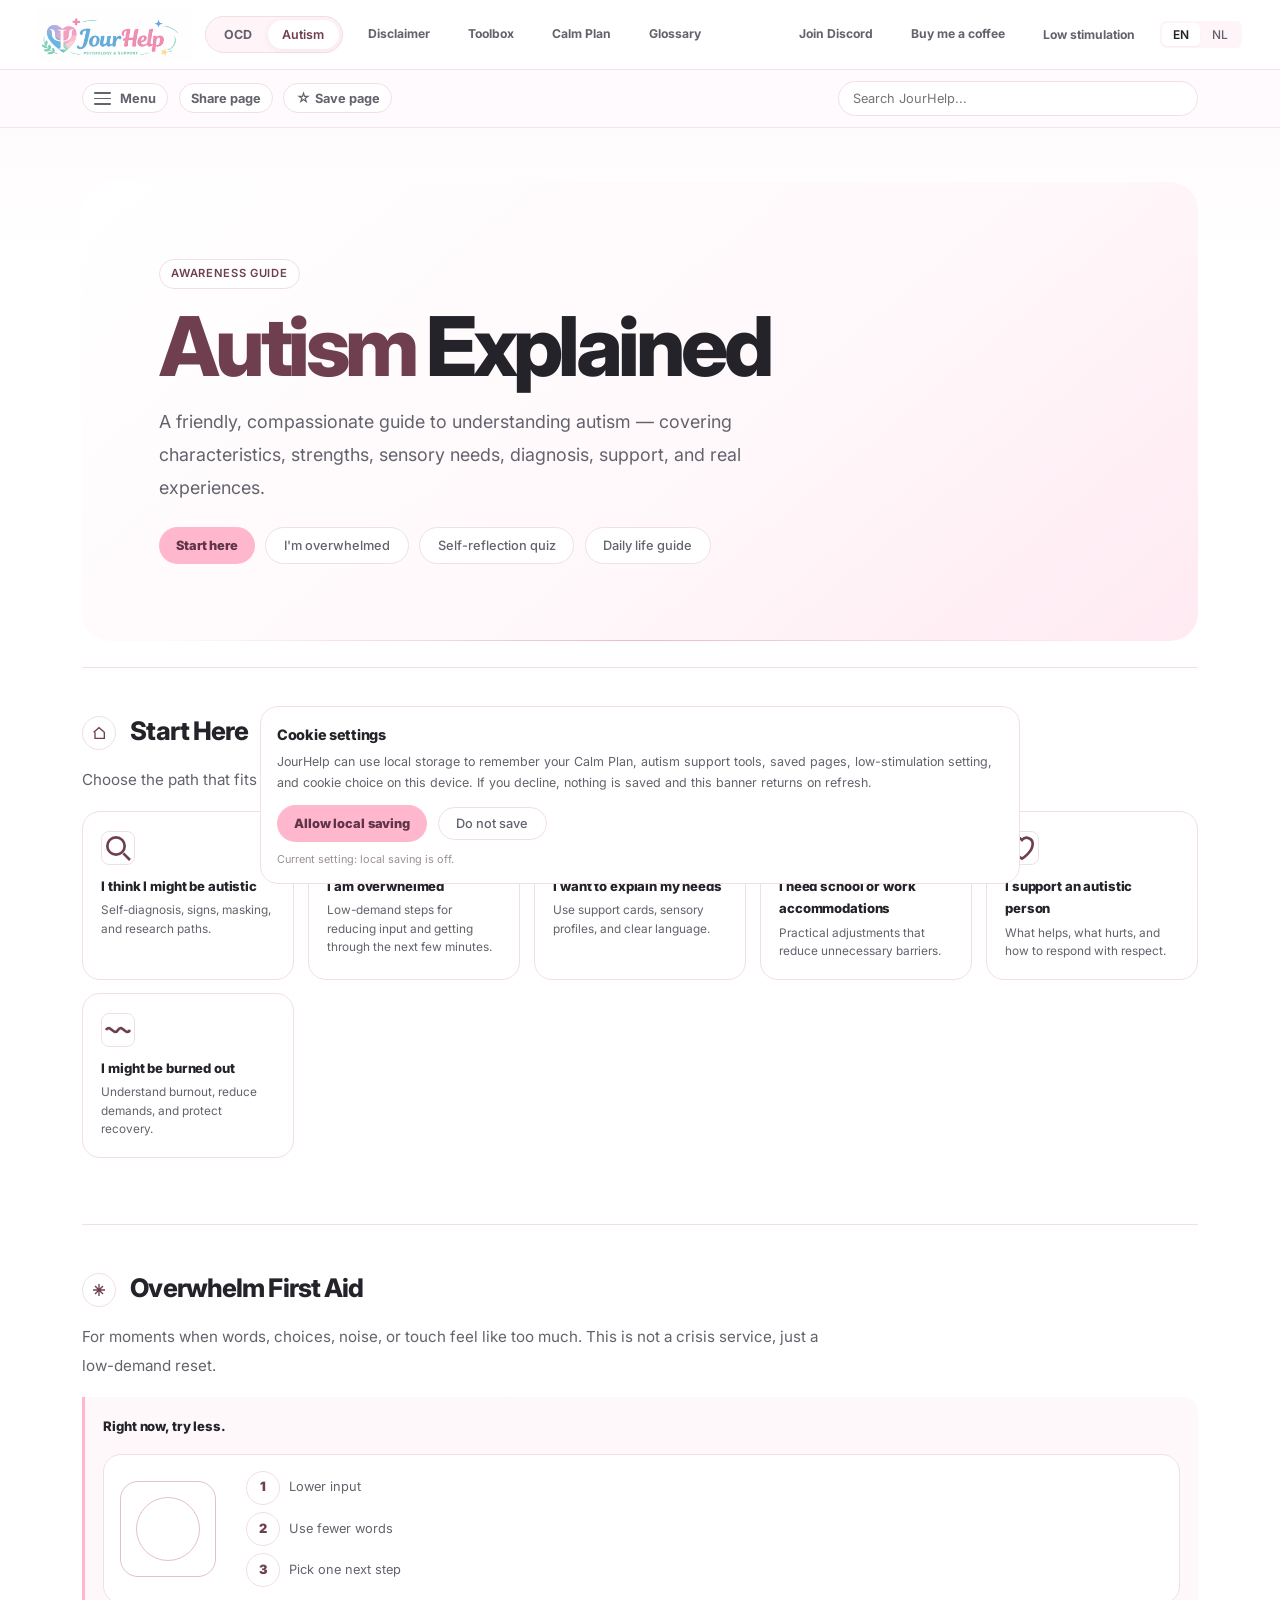
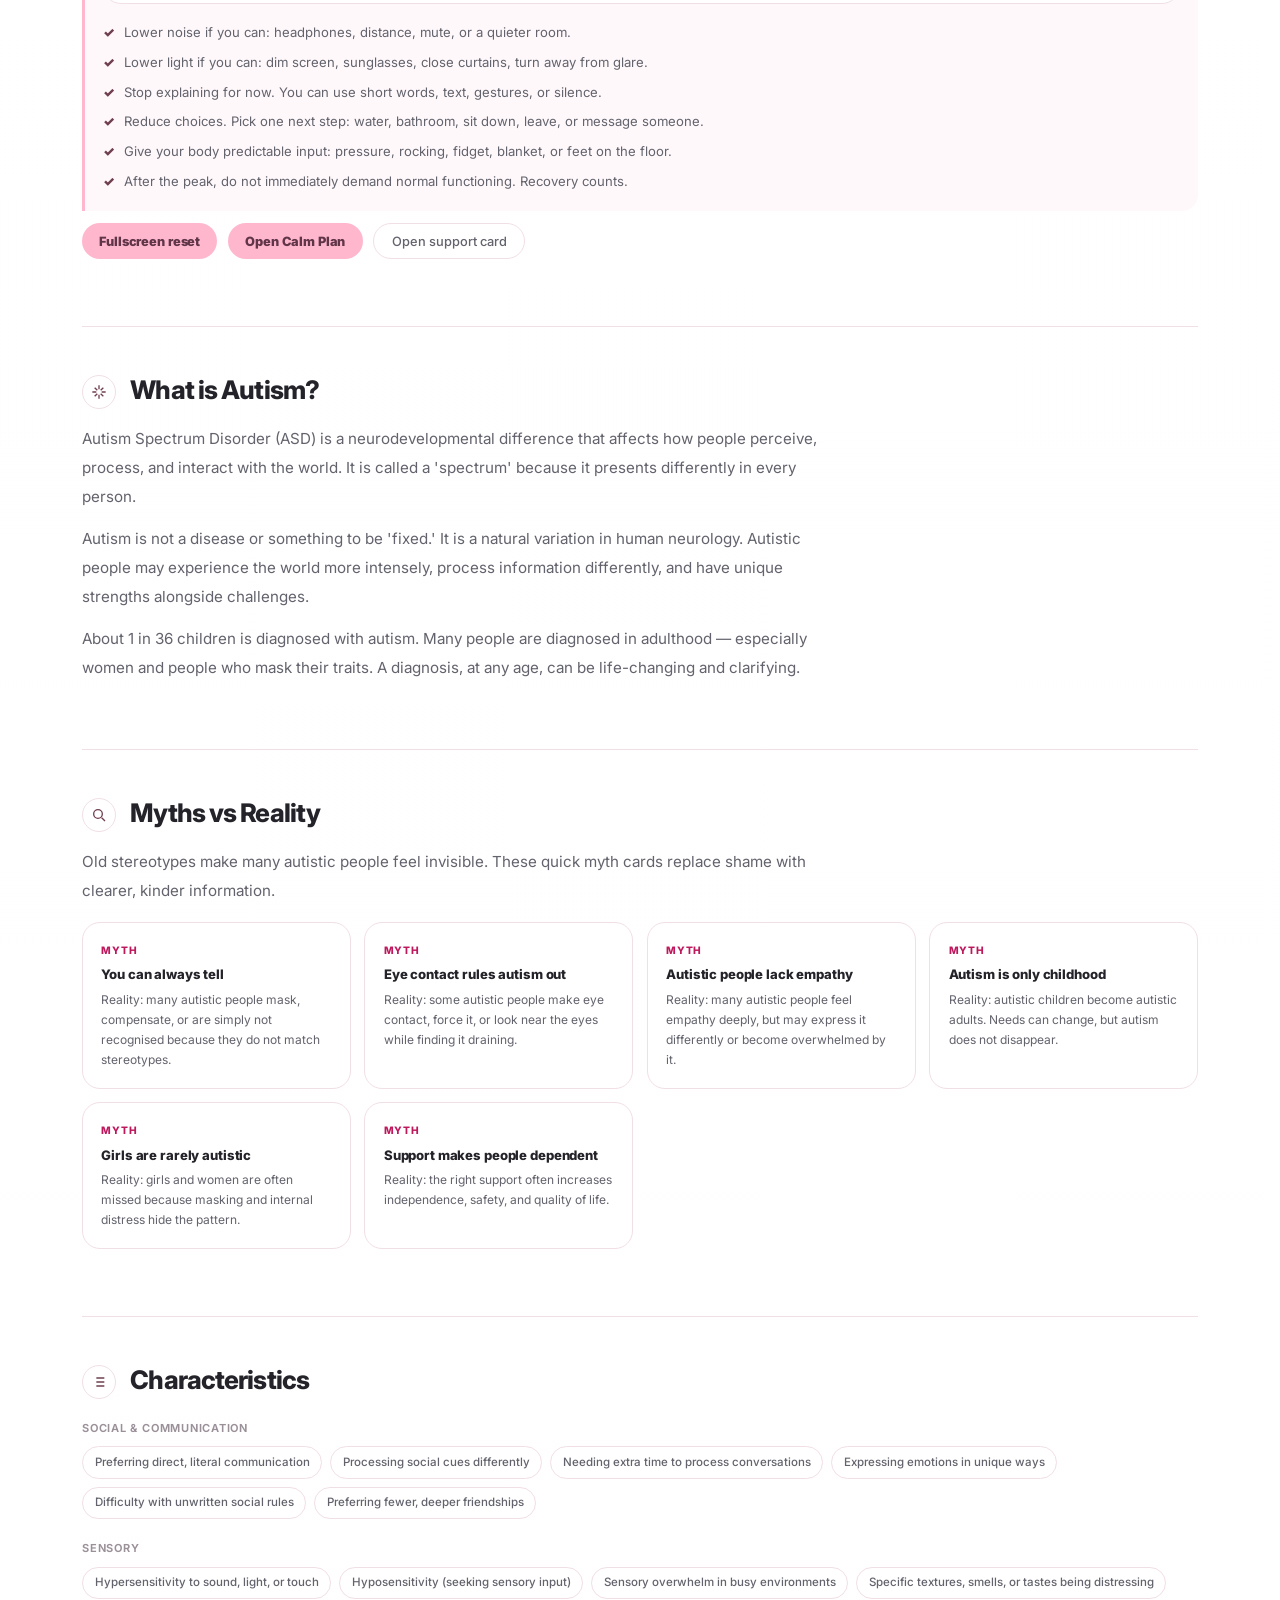
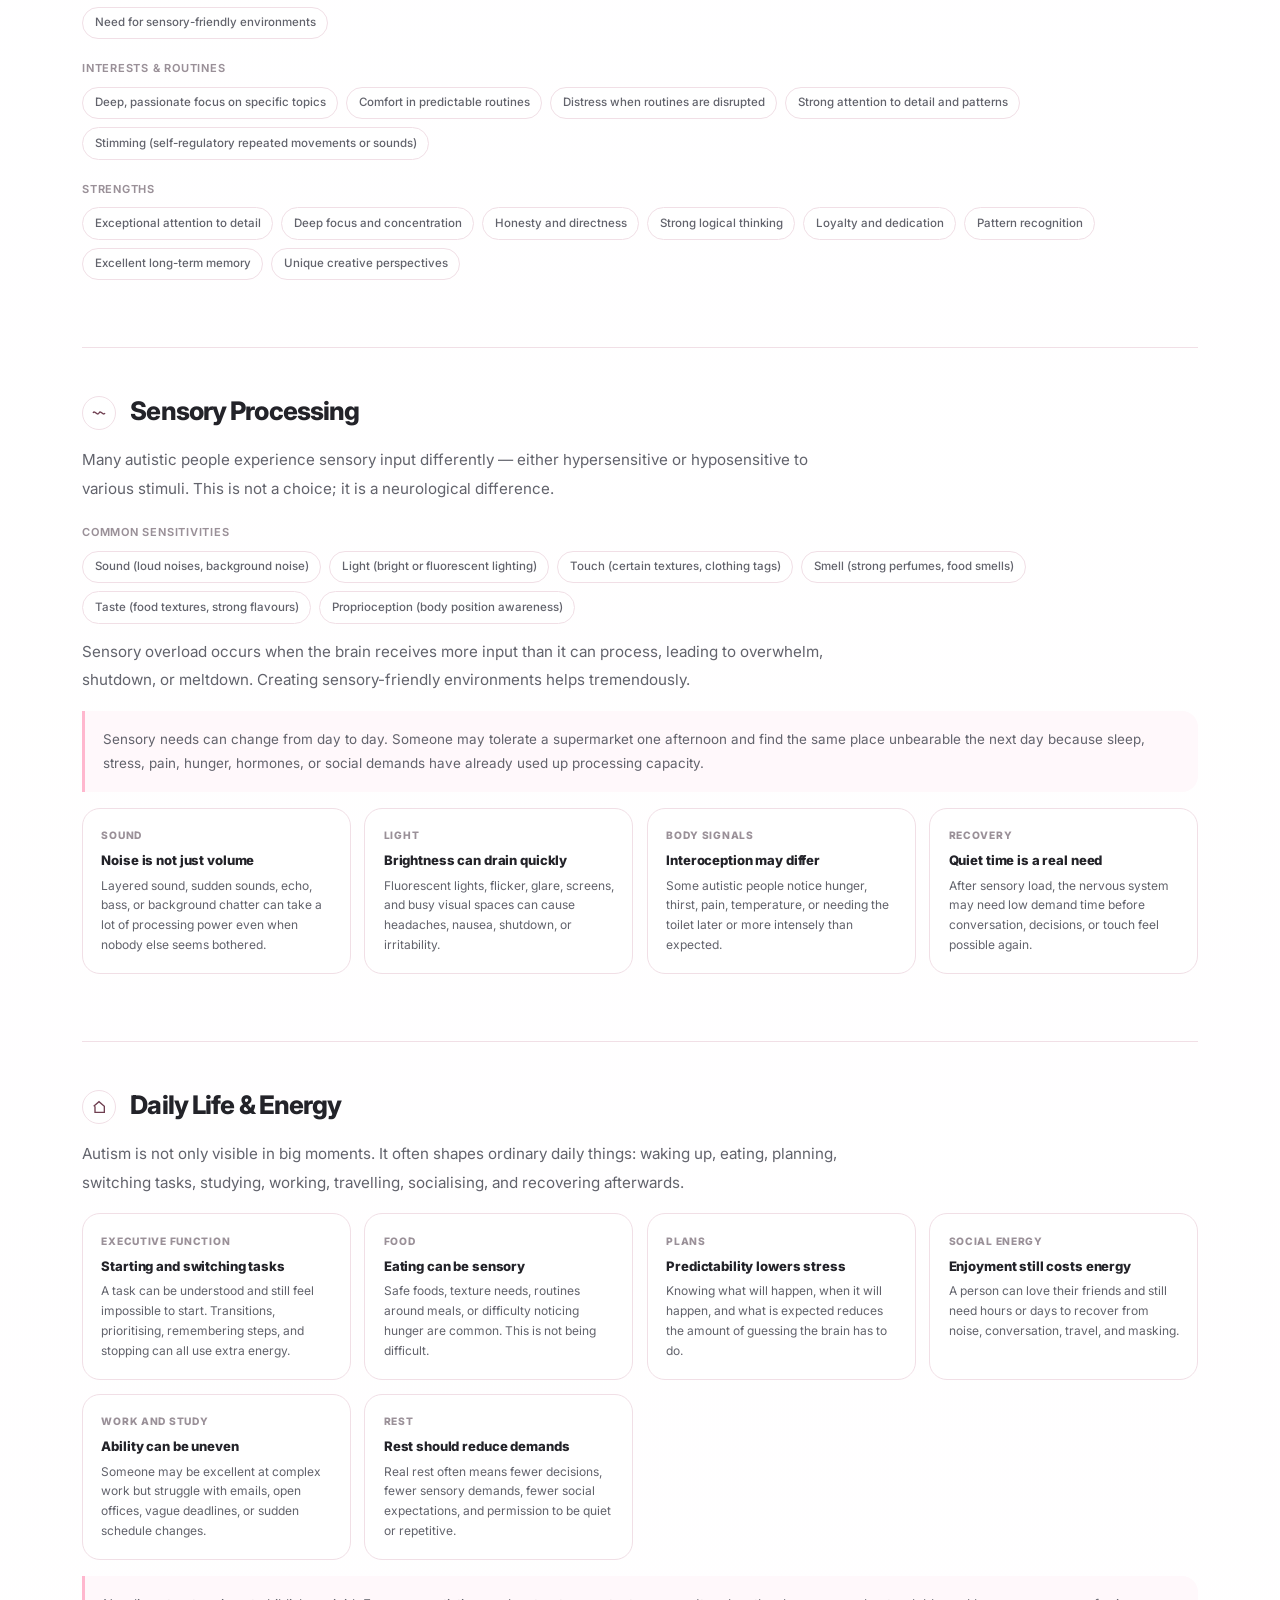
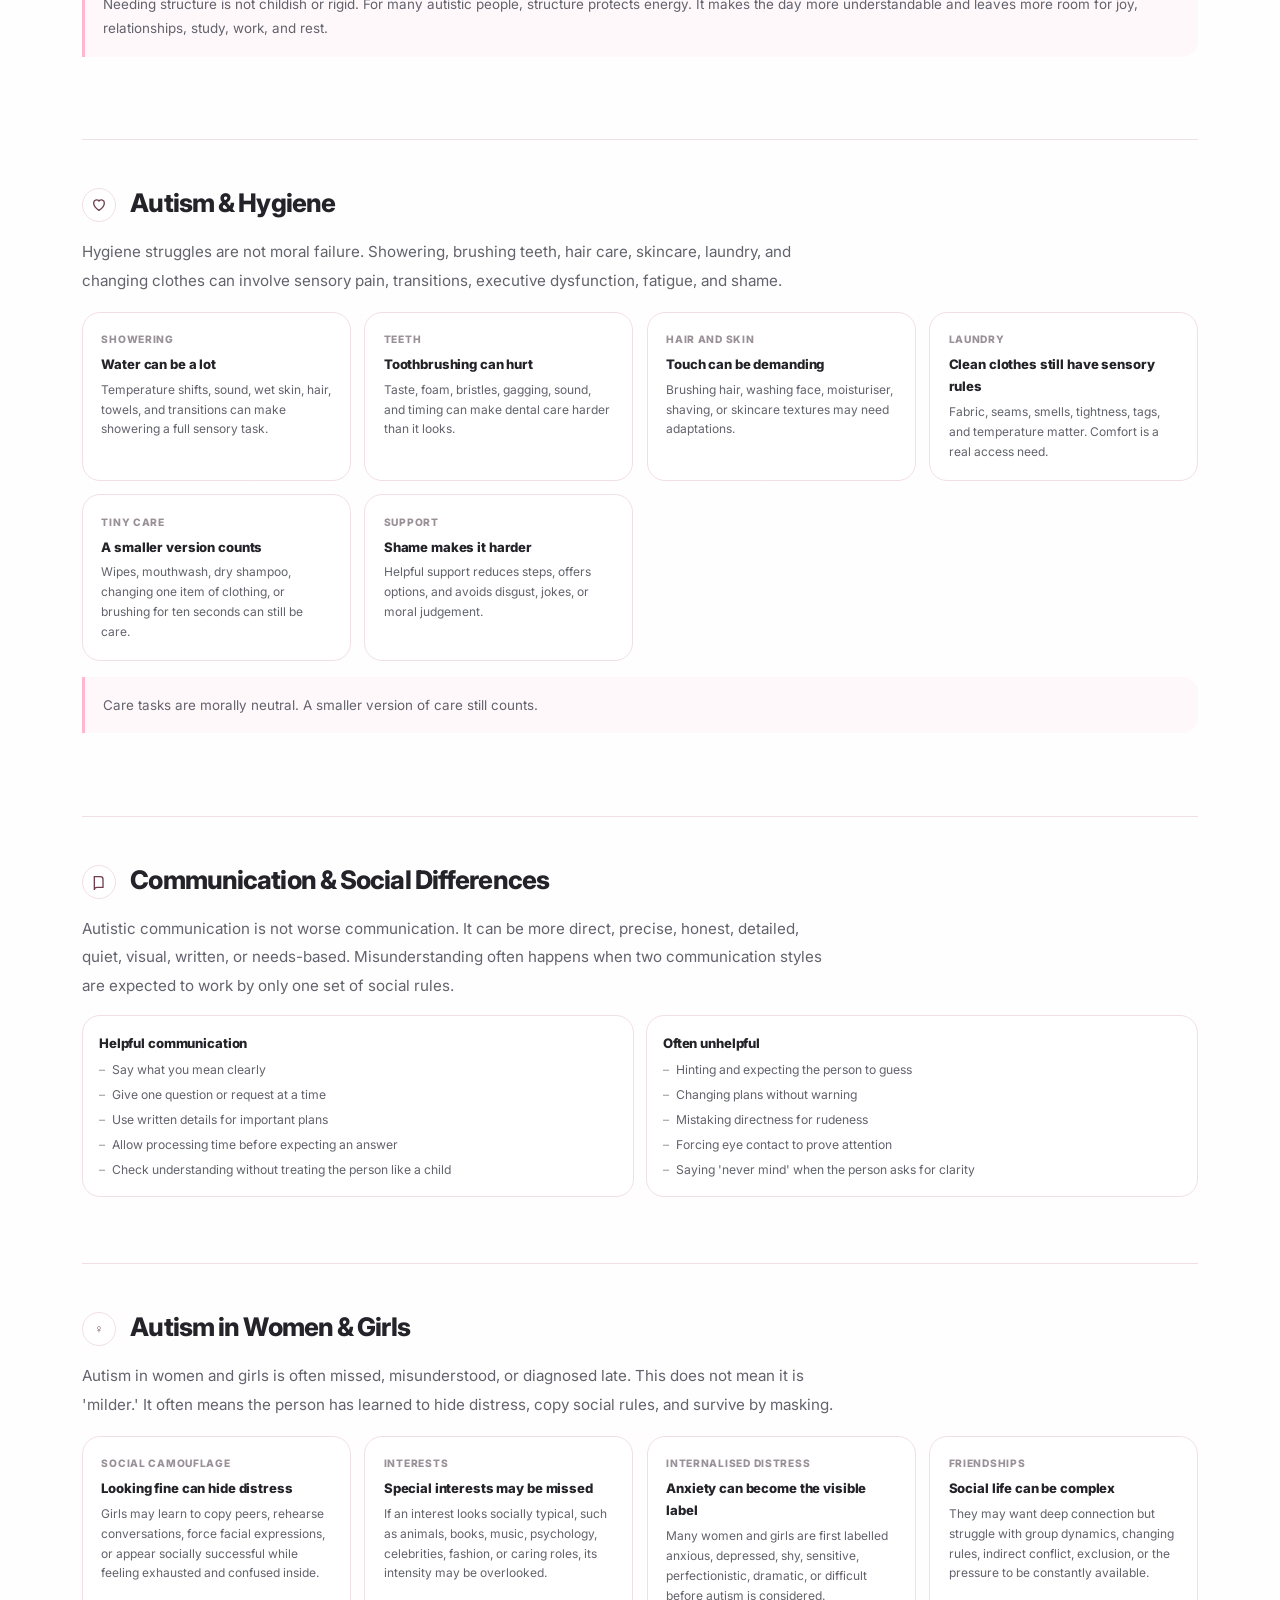
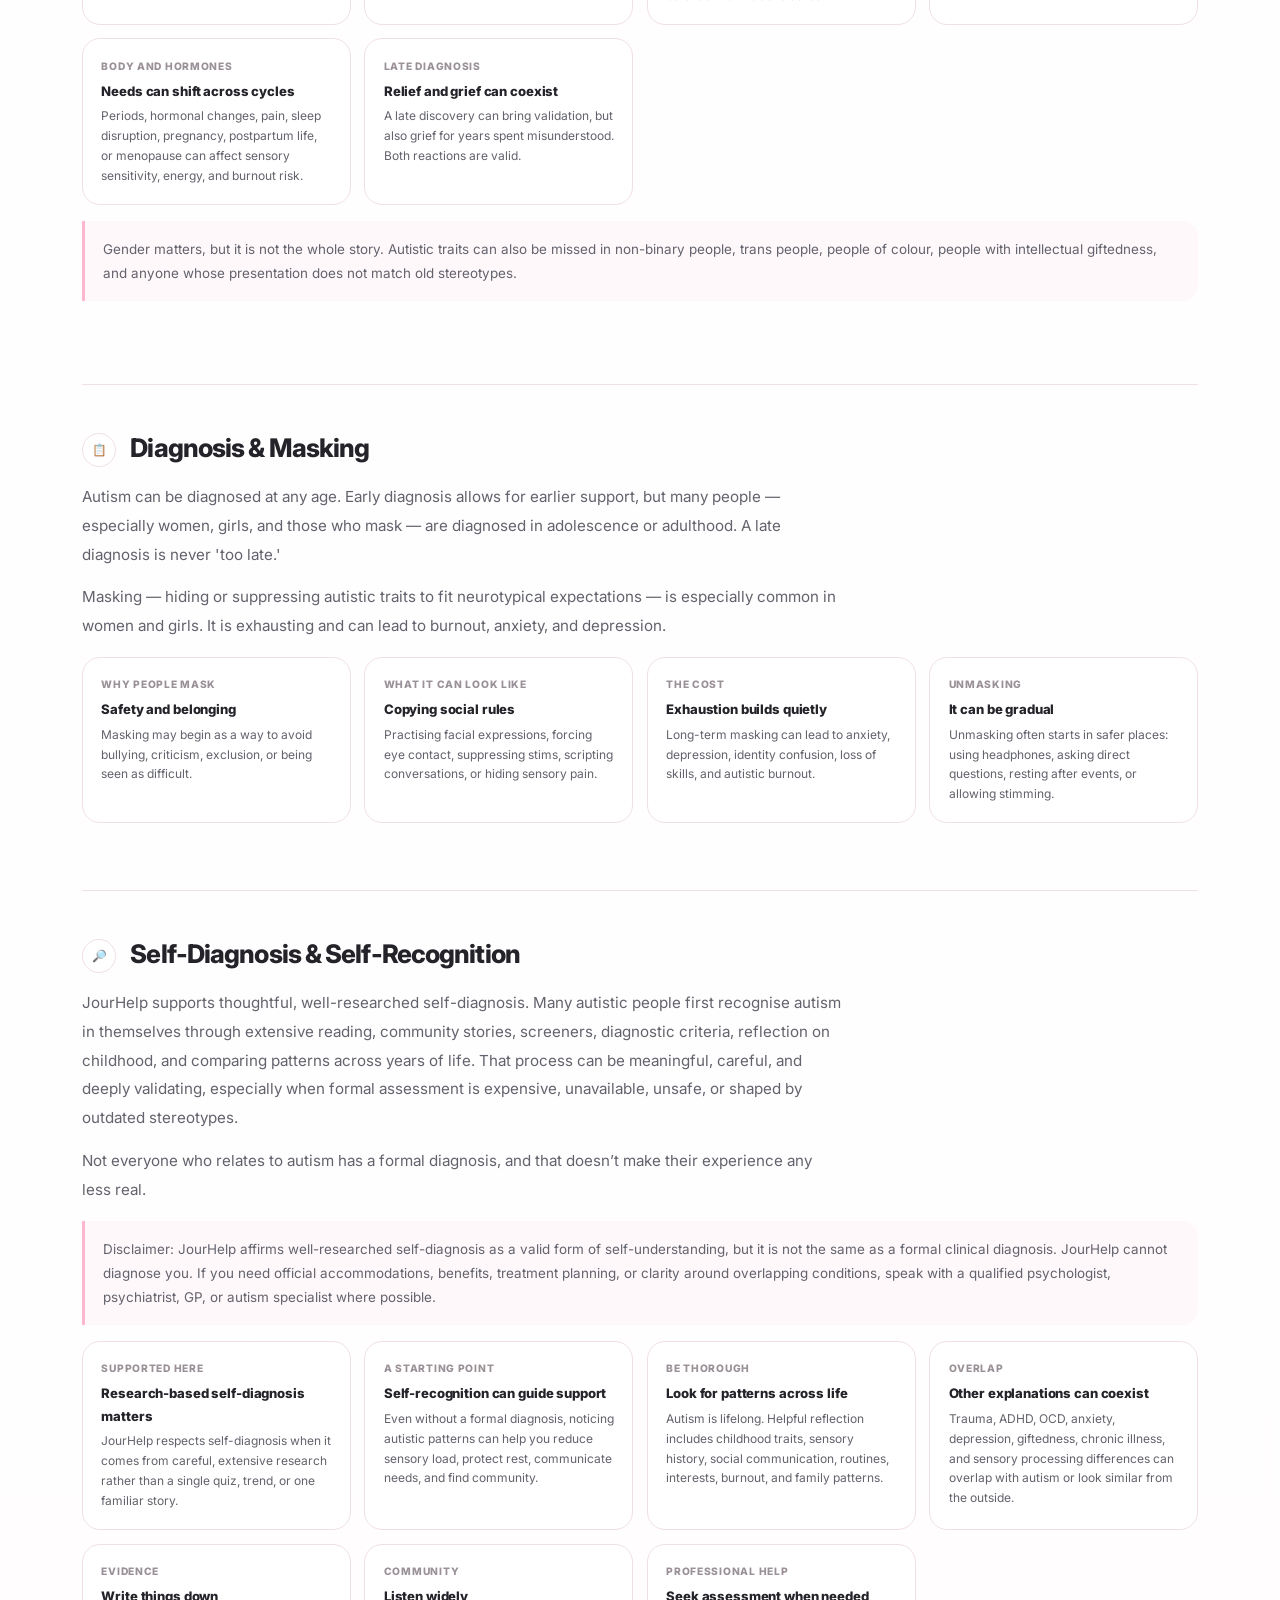
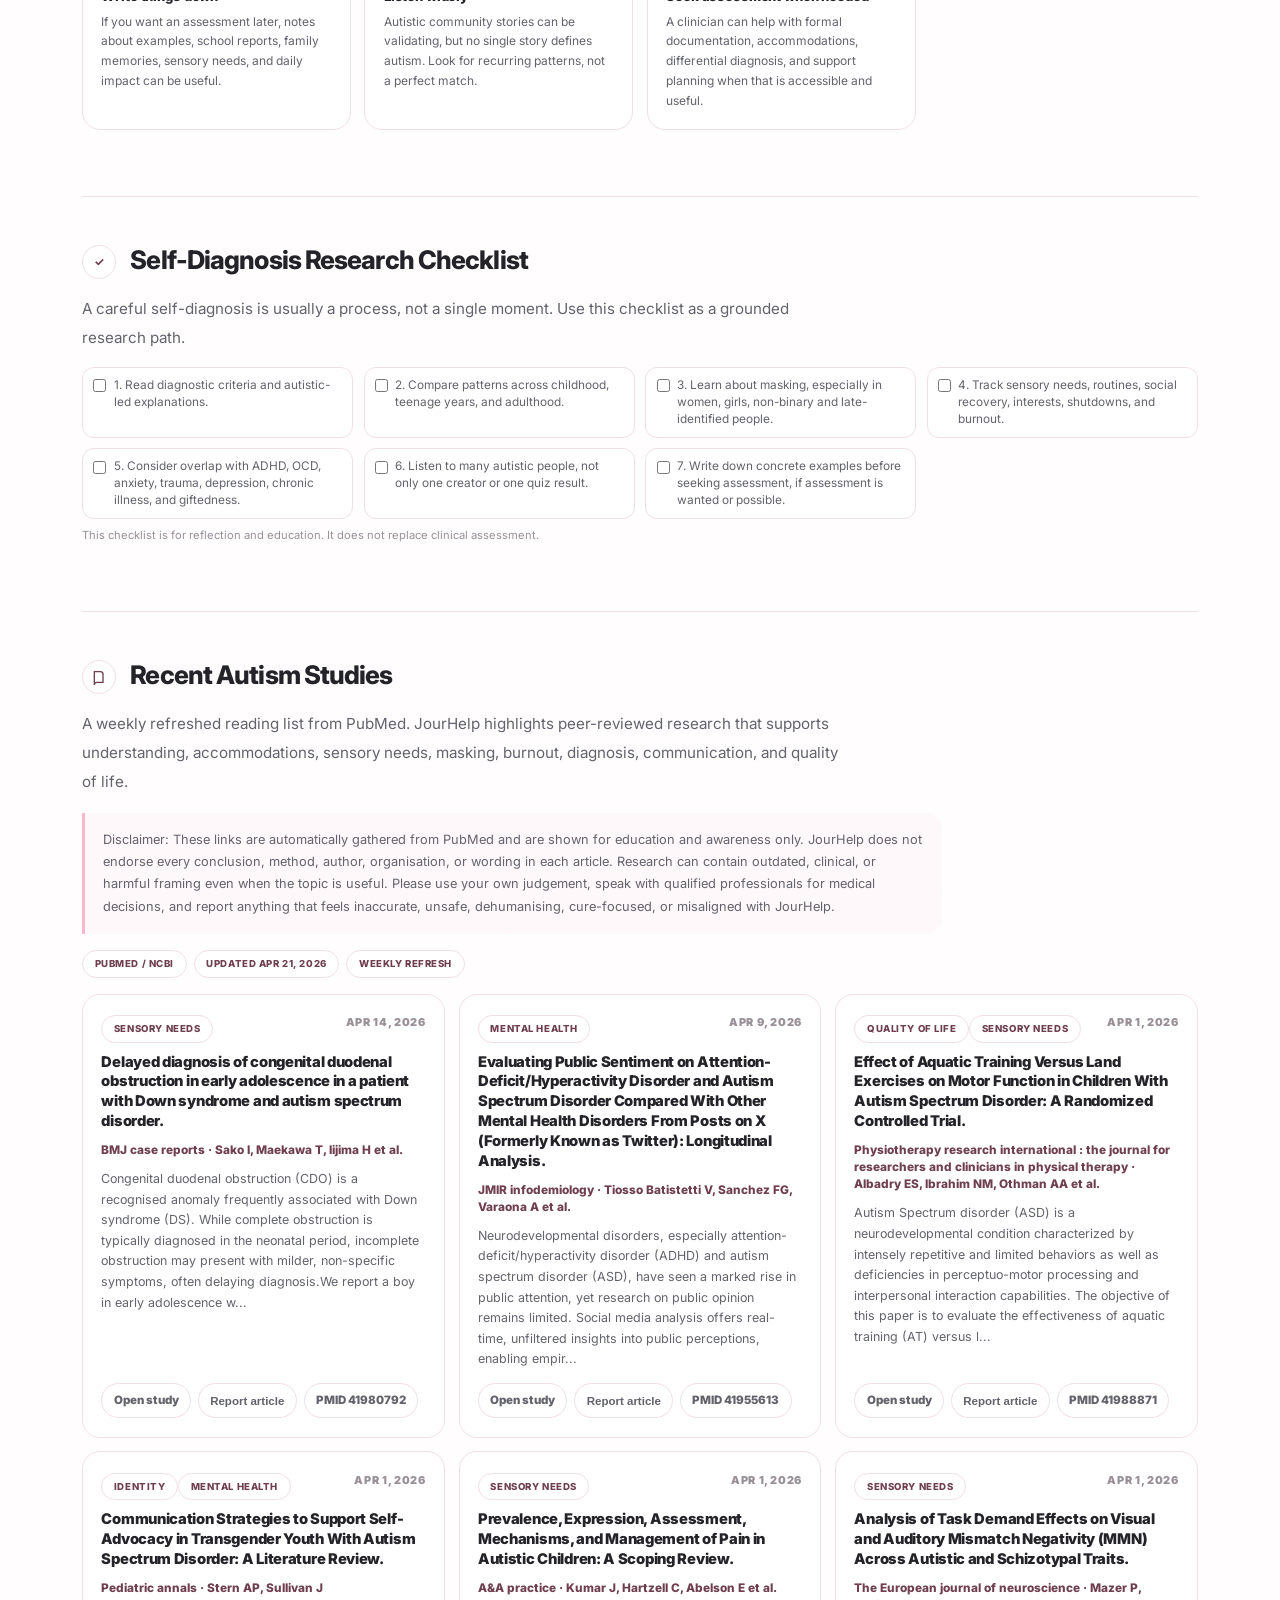
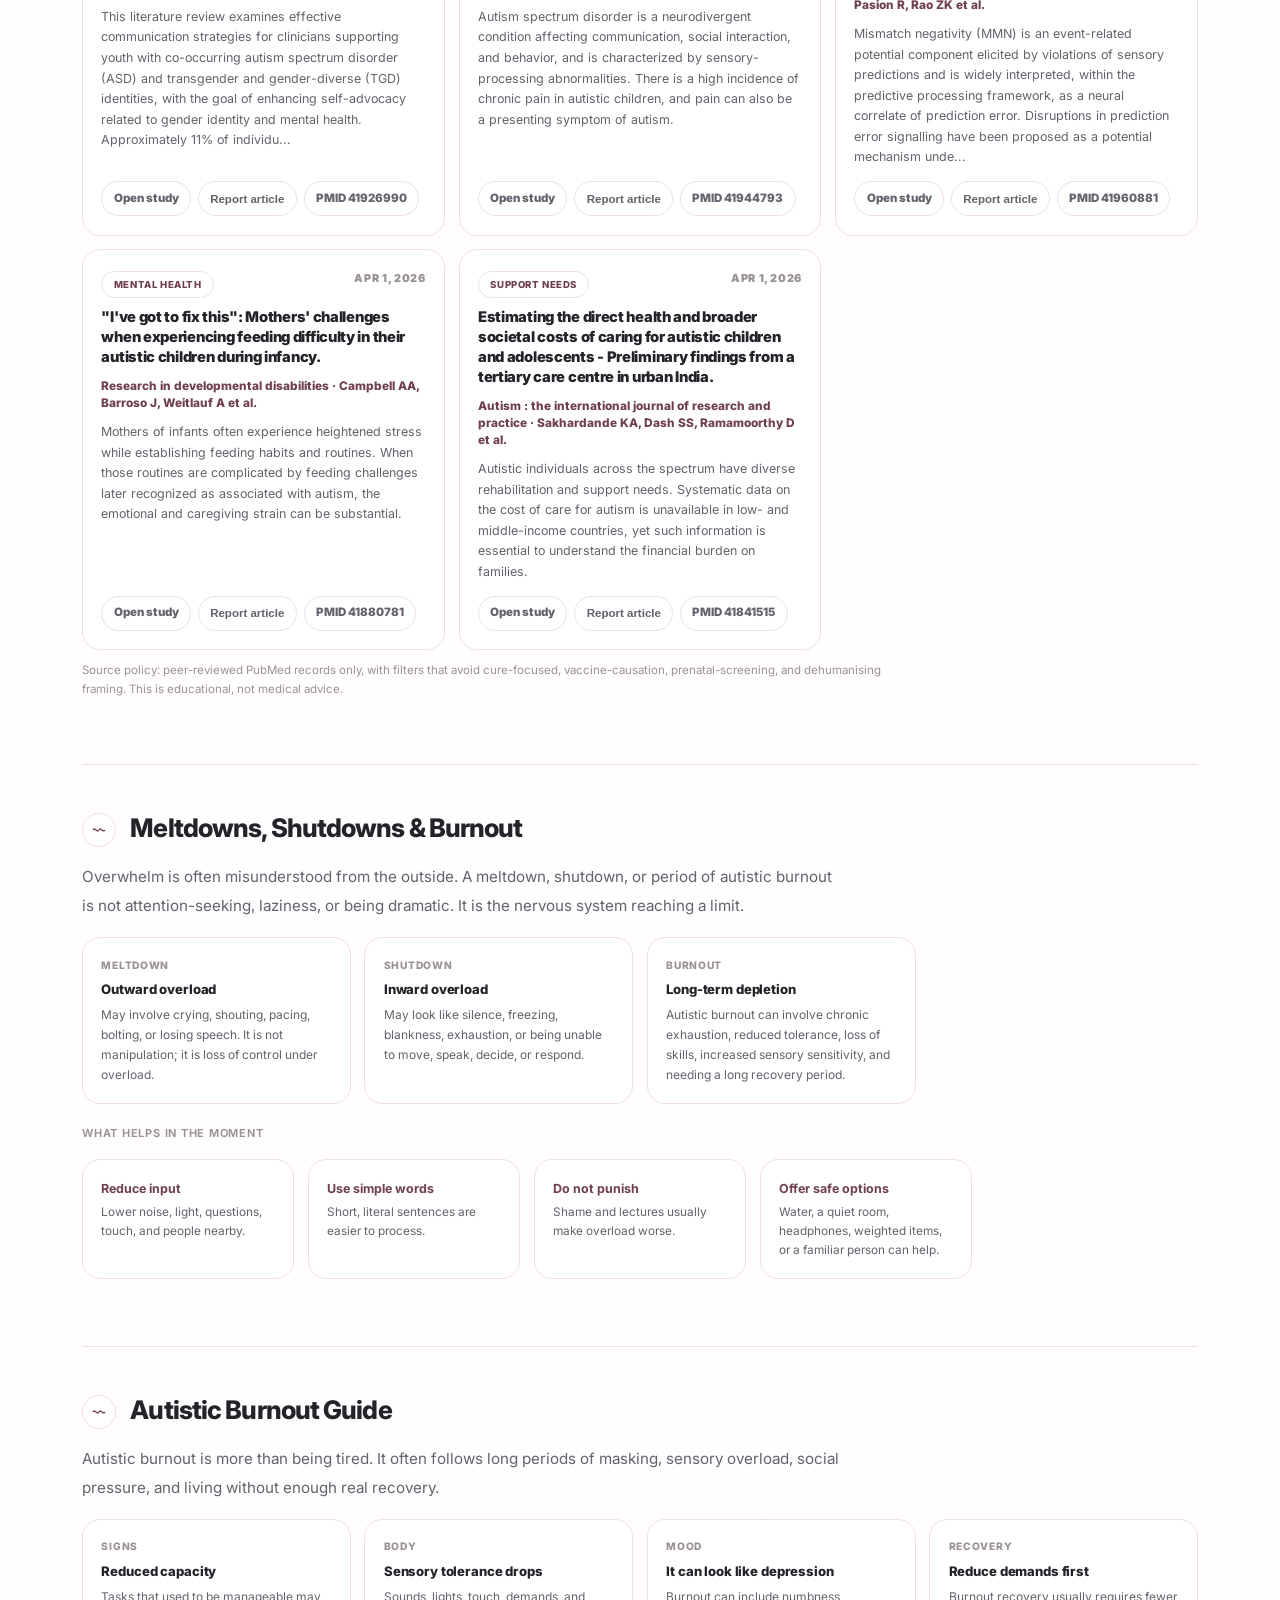
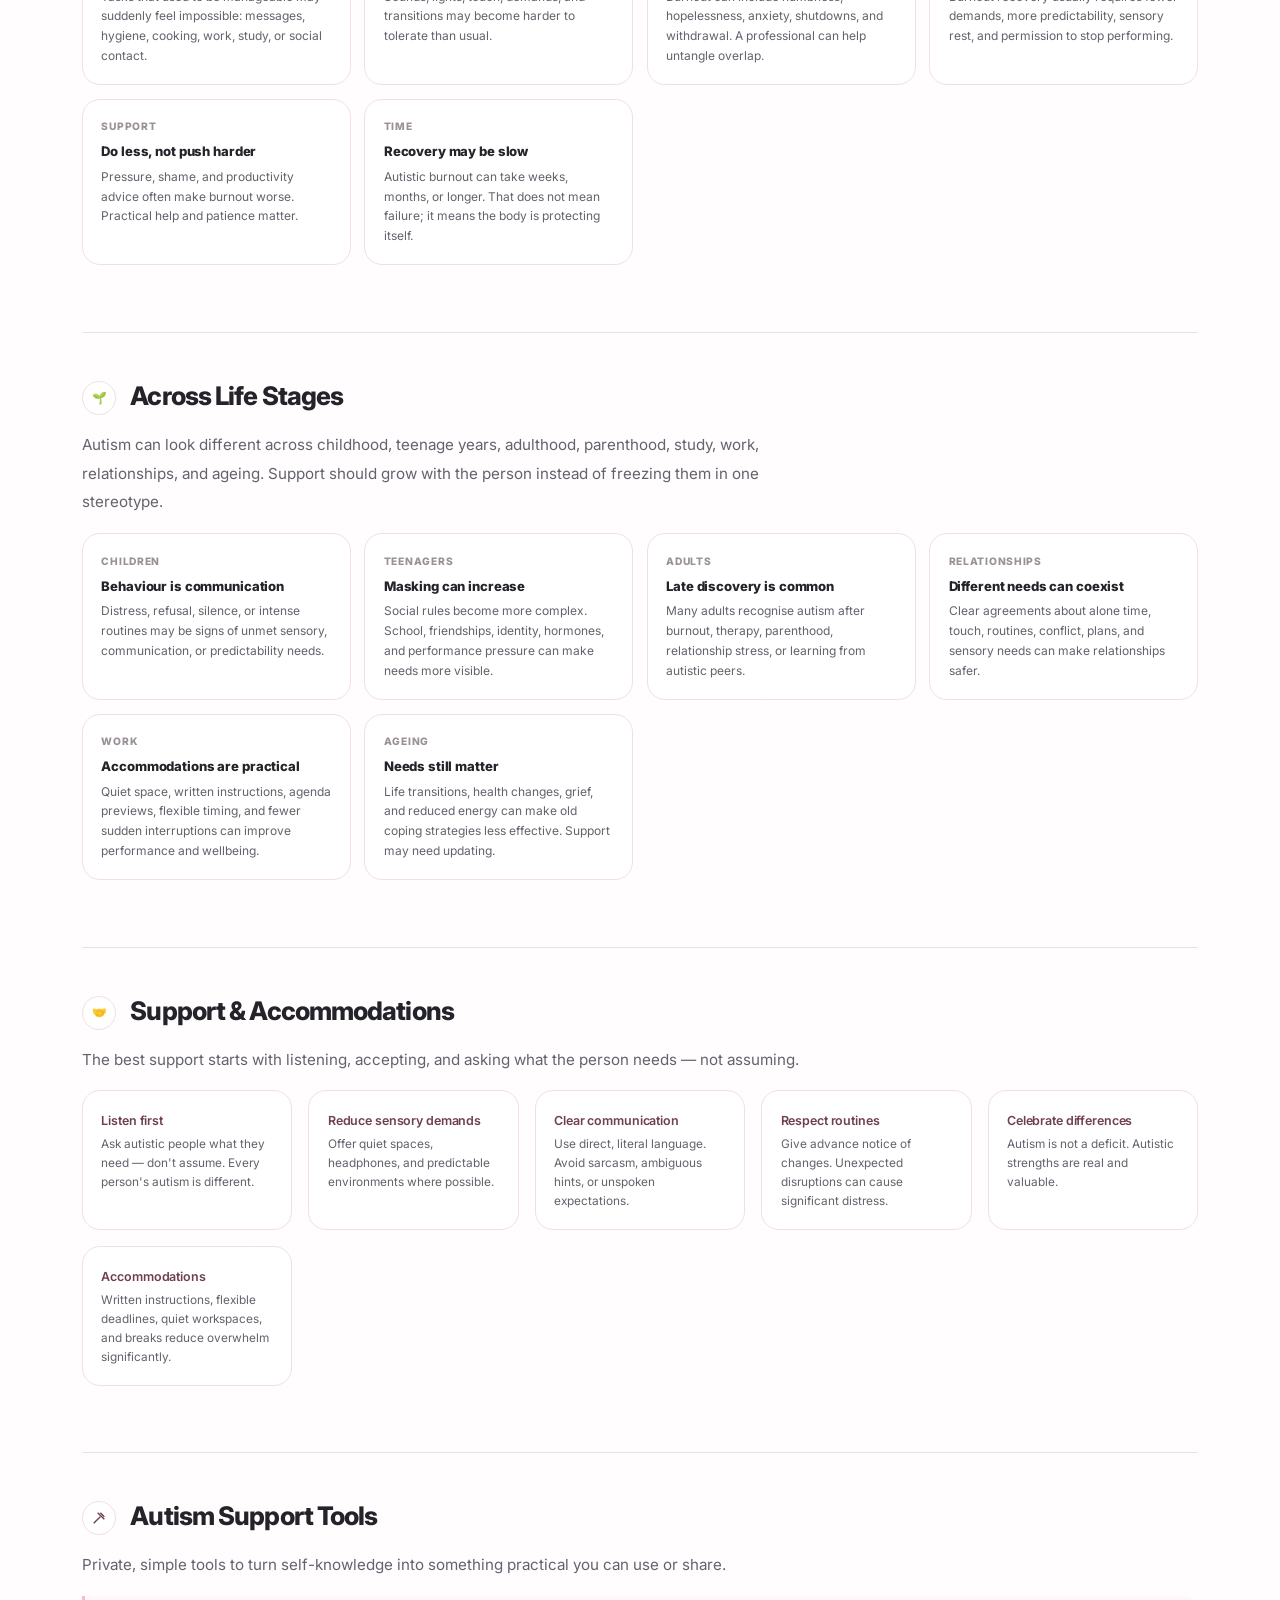
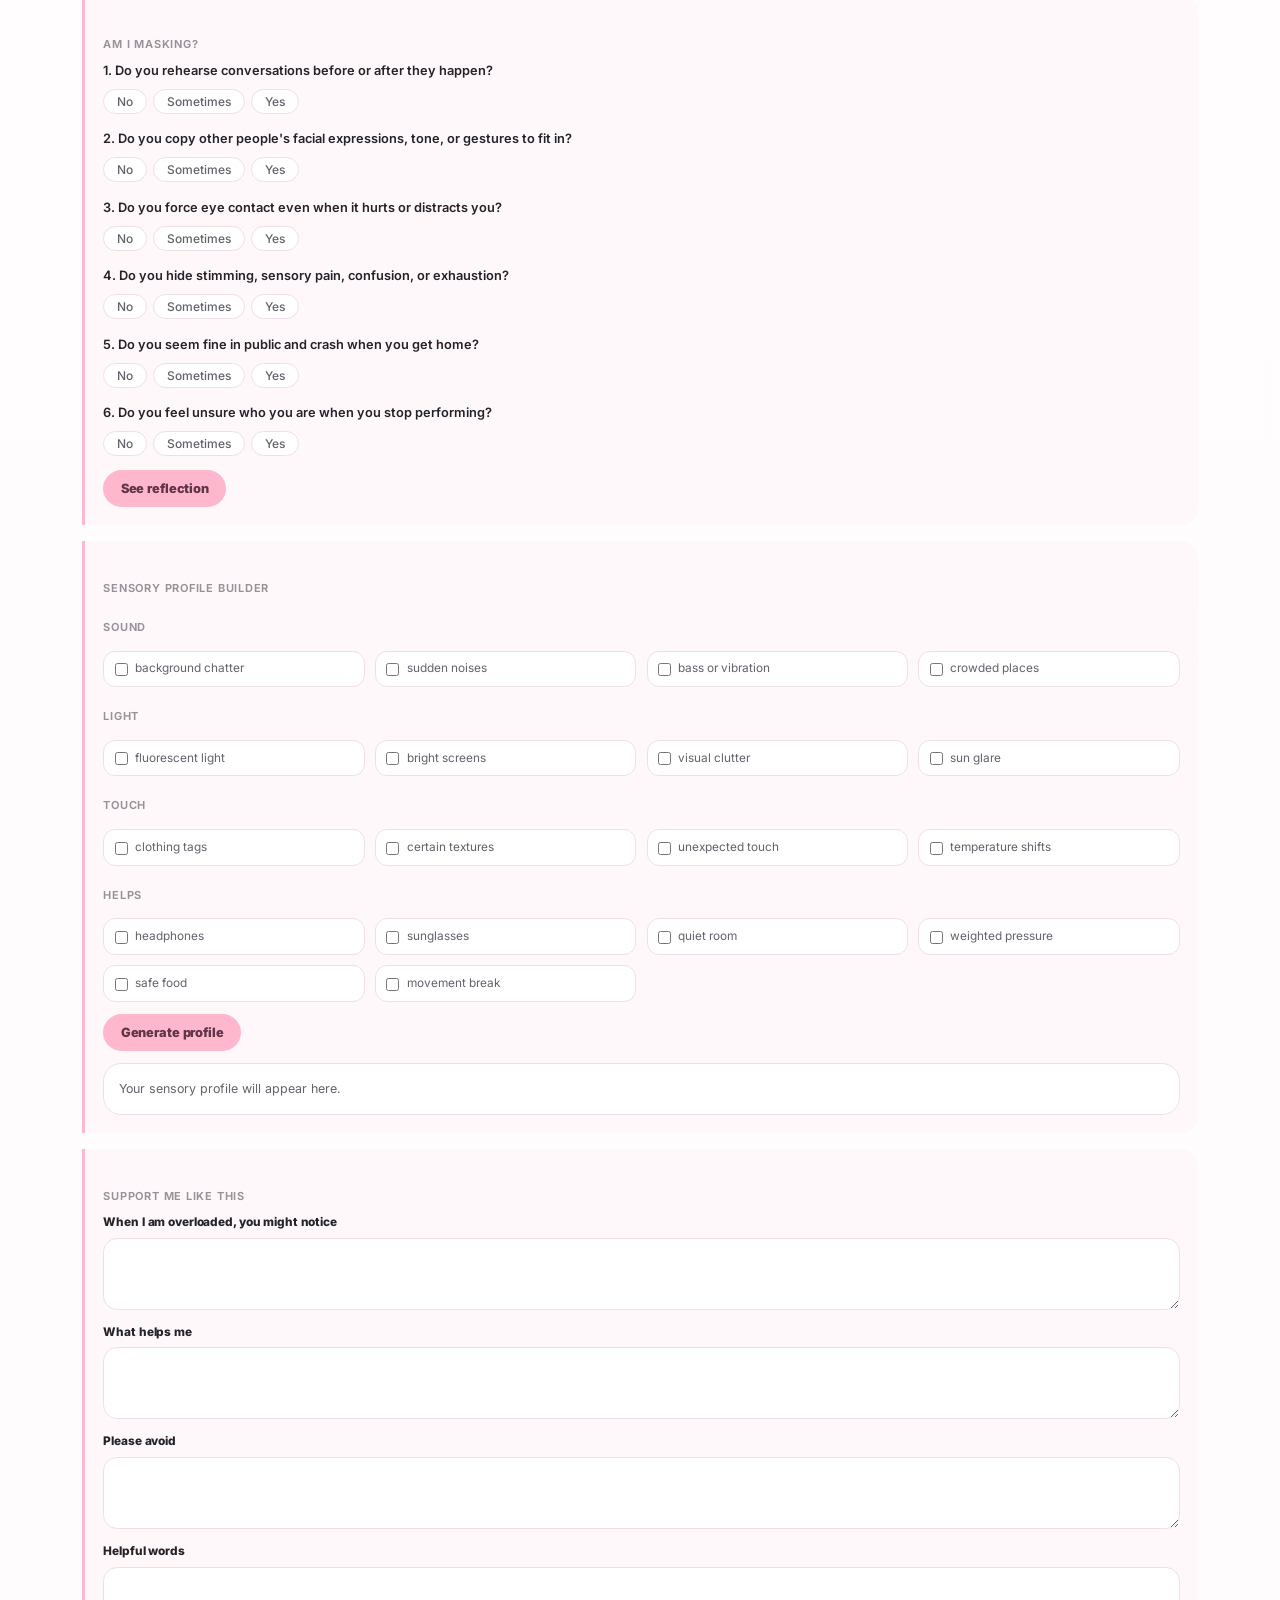
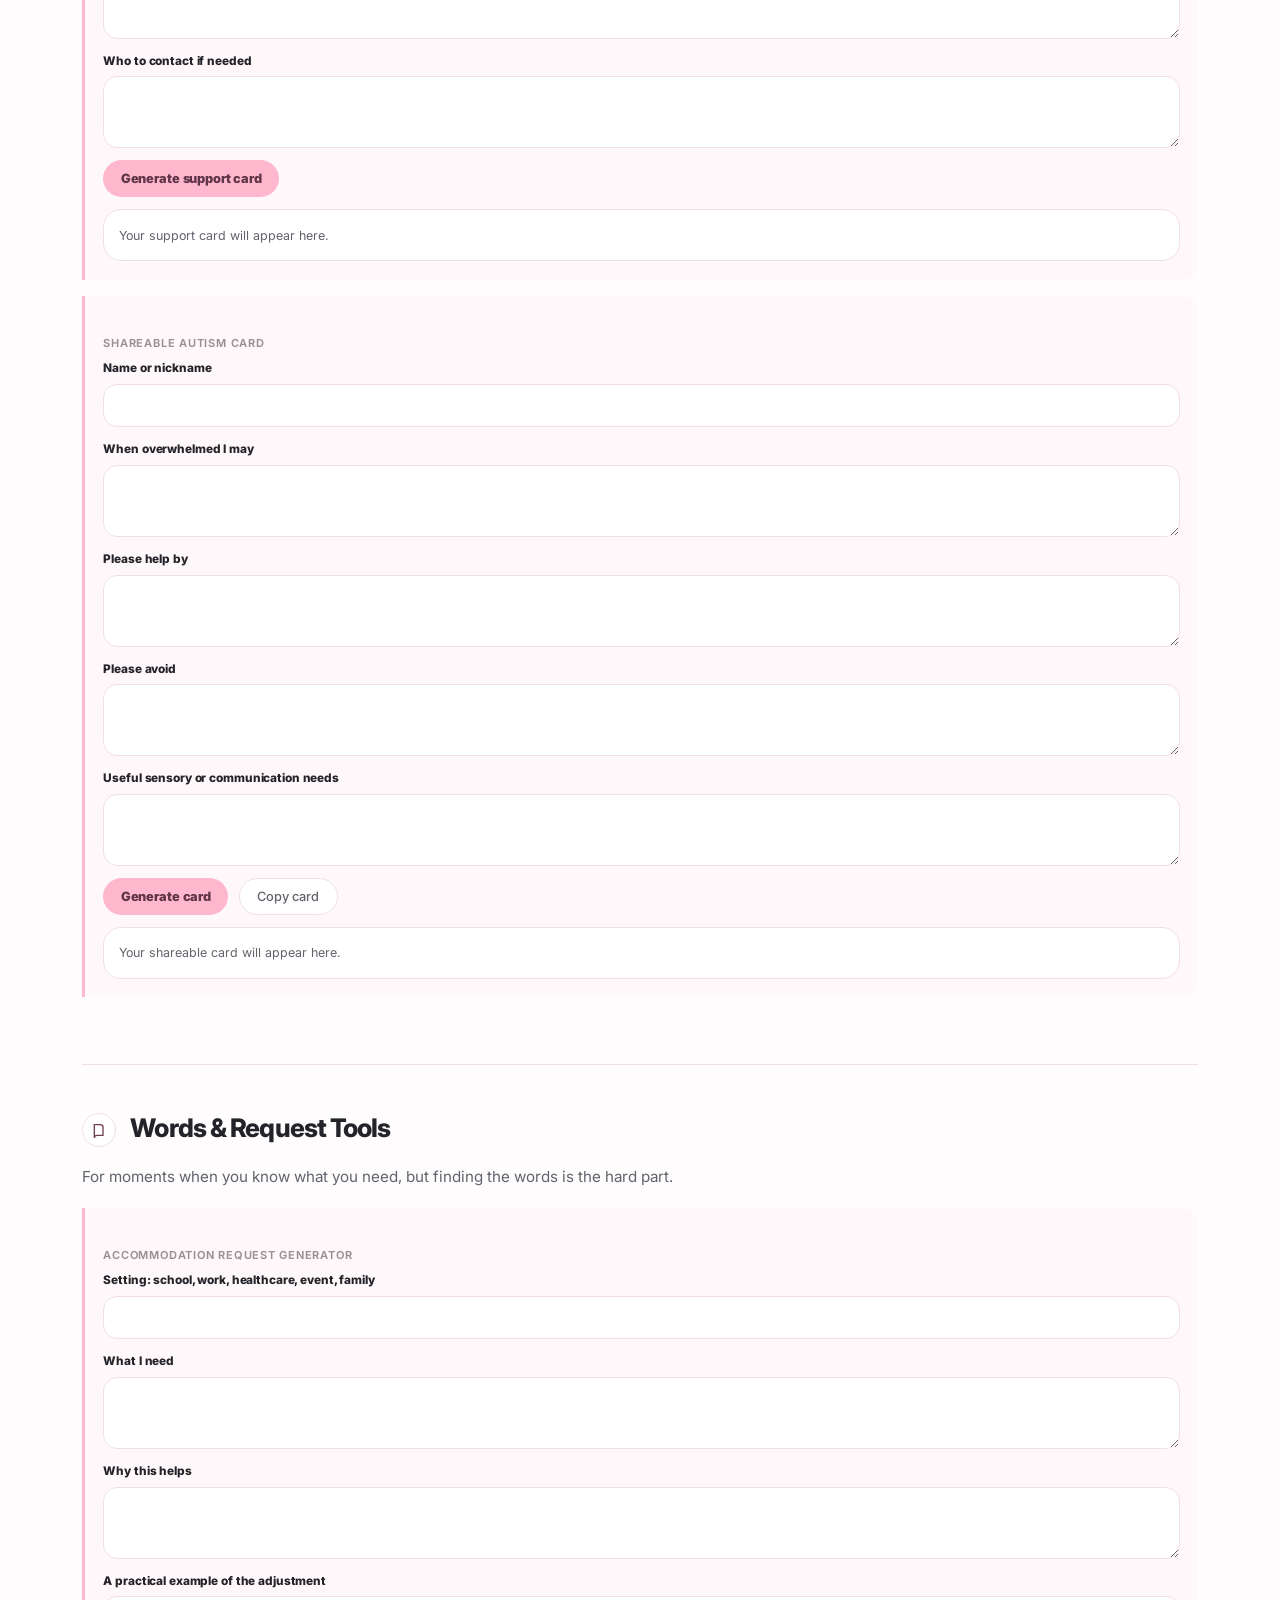
==== commit 9038ac35: "articles" ====
--- a/index.html
+++ b/index.html
@@ -284,6 +284,22 @@
 .first-aid-list{list-style:none;display:grid;gap:.5rem;margin-top:.7rem}
 .first-aid-list li{font-size:.82rem;color:var(--text2);line-height:1.65;display:flex;gap:.55rem;align-items:flex-start}
 .first-aid-list li::before{content:'✓';color:#059669;font-weight:900;flex-shrink:0}
+.study-meta-row{display:flex;flex-wrap:wrap;gap:.45rem;margin:.85rem 0 1rem}
+.study-grid{display:grid;grid-template-columns:repeat(auto-fill,minmax(280px,1fr));gap:.85rem;margin-top:1rem}
+.study-card{border:1px solid var(--border);border-radius:18px;background:#fff;padding:1.15rem;display:flex;flex-direction:column;gap:.62rem;min-height:230px}
+.study-card:hover{border-color:var(--border2);background:#fff8fb}
+.study-card-top{display:flex;justify-content:space-between;gap:.75rem;align-items:flex-start}
+.study-date{font-size:.68rem;font-weight:900;text-transform:uppercase;letter-spacing:.06em;color:var(--text3);white-space:nowrap}
+.study-title{font-size:.92rem;font-weight:850;line-height:1.35;color:var(--text);letter-spacing:-.02em}
+.study-source{font-size:.74rem;color:var(--p-strong);font-weight:800;line-height:1.45}
+.study-preview{font-size:.78rem;color:var(--text2);line-height:1.65;flex:1}
+.study-actions{display:flex;flex-wrap:wrap;gap:.45rem;margin-top:.2rem}
+.study-link{display:inline-flex;align-items:center;justify-content:center;border:1px solid var(--border);border-radius:999px;background:#fff;color:var(--text2);font-size:.72rem;font-weight:850;text-decoration:none;padding:.42rem .7rem}
+.study-link:hover{background:var(--surface2);border-color:var(--border2);color:var(--p-strong)}
+.study-status{font-size:.78rem;color:var(--text2);line-height:1.65;background:#fff;border:1px solid var(--border);border-radius:18px;padding:1rem;margin-top:.85rem}
+.study-method{font-size:.72rem;color:var(--text3);line-height:1.6;margin-top:.7rem;max-width:820px}
+.study-disclaimer{border-left:3px solid var(--p);background:#fff8fb;border-radius:0 16px 16px 0;padding:1rem 1.1rem;margin:1rem 0;font-size:.8rem;color:var(--text2);line-height:1.75;max-width:860px}
+.study-report-btn{cursor:pointer}
 
 /* ── GLOSSARY ── */
 .glossary-tools{display:flex;flex-wrap:wrap;gap:.6rem;margin:.85rem 0 1rem}
@@ -851,35 +867,215 @@
   .hero h1{font-size:clamp(2rem,10vw,4rem)}
 }
 @media(max-width:700px){
+  body{
+    font-size:15px;
+    background:#fffafd;
+    overflow-x:hidden;
+  }
   .topnav{
+    position:static;
     height:auto;
     min-height:60px;
-    padding:.7rem 1rem;
-    gap:.45rem;
-  }
+    align-items:center;
+    flex-wrap:wrap;
+    padding:.75rem 1rem .65rem;
+    gap:.5rem;
+    border-bottom:none;
+  }
+  .brand{flex:1 1 auto;min-width:0}
   .brand-logo{width:132px}
-  .topic-tabs{order:3;width:100%;justify-content:center}
+  .nav-spacer{display:none}
+  .lang-toggle{margin-left:auto}
+  .topic-tabs{
+    order:3;
+    flex:1 0 100%;
+    width:100%;
+    justify-content:center;
+  }
   .topic-tab{flex:1}
-  .menu-row{top:0}
-  .menu-row-inner{padding:.6rem 1rem;flex-wrap:wrap}
-  .mega-menu{top:148px;width:calc(100vw - 1rem);max-height:calc(100vh - 164px)}
-  .global-search-wrap{order:3;max-width:none;width:100%;margin-left:0}
-  .disclaimer-nav,.discord-nav,.coffee-nav,.stim-toggle{font-size:.72rem;padding:.34rem .5rem}
+  .disclaimer-nav,.discord-nav,.coffee-nav,.stim-toggle{
+    order:4;
+    width:auto;
+    flex:0 0 auto;
+    font-size:.72rem;
+    padding:.34rem .58rem;
+  }
+  .disclaimer-nav:first-of-type{margin-left:0}
+  .topnav::after{
+    content:'';
+    order:4;
+    flex-basis:100%;
+    height:0;
+  }
+  .disclaimer-nav,.discord-nav,.coffee-nav,.stim-toggle{
+    max-width:calc(50vw - 1.25rem);
+    overflow:hidden;
+    text-overflow:ellipsis;
+  }
+  .calm-nav{width:auto}
+  .menu-row{
+    top:0;
+    z-index:150;
+    box-shadow:0 8px 24px rgba(70,42,54,.05);
+  }
+  .menu-row-inner{
+    padding:.62rem 1rem;
+    flex-wrap:wrap;
+    gap:.5rem;
+  }
+  .mega-menu-btn,.share-page-btn{
+    min-height:38px;
+    padding:.48rem .72rem;
+  }
+  .save-page-btn .save-text{display:none}
+  .global-search-wrap{
+    order:3;
+    max-width:none;
+    width:100%;
+    flex:1 0 100%;
+    margin-left:0;
+  }
+  .global-search{min-height:42px;font-size:.82rem}
+  .global-search-results{
+    position:fixed;
+    left:1rem;
+    right:1rem;
+    top:auto;
+    width:auto;
+    max-height:min(420px,60vh);
+  }
+  .mega-menu{
+    top:4.25rem;
+    left:.75rem;
+    right:.75rem;
+    transform:none;
+    width:auto;
+    max-height:calc(100vh - 5rem);
+    overflow:auto;
+    padding:.85rem;
+  }
+  .mega-menu-grid{
+    grid-template-columns:1fr;
+    gap:.65rem;
+  }
+  .mega-link{padding:.6rem .7rem}
+  .content-area{
+    padding:1rem 1rem 4rem;
+  }
   .hero,.type-hero{
     border-radius:22px;
-    padding:2rem 1.25rem;
+    padding:2rem 1.2rem;
+    margin-bottom:.2rem;
   }
   .hero h1,.type-hero h1{
+    font-size:clamp(2.15rem,13vw,3.6rem);
     letter-spacing:-.045em;
     line-height:1.03;
   }
+  .hero p,.type-hero p{
+    font-size:.95rem;
+    line-height:1.78;
+    margin-top:.85rem;
+  }
+  .hero-btns{
+    display:grid;
+    grid-template-columns:1fr;
+    gap:.55rem;
+  }
+  .btn-primary,.btn-ghost,.discord-cta,.support-cta{
+    width:100%;
+    min-height:42px;
+    justify-content:center;
+    text-align:center;
+  }
+  .back-btn{margin-bottom:.75rem}
   .section,.detail-section,.crisis-box{
     padding:1.7rem 0;
   }
+  .sec-hd{
+    gap:.7rem;
+    margin-bottom:.8rem;
+  }
   .sec-icon-wrap{width:30px;height:30px}
+  .section h2{font-size:1.28rem}
+  .section p,.detail-section p{
+    font-size:.9rem;
+    line-height:1.82;
+  }
+  .card-grid,.info-grid,.toolbox-grid,.need-grid,.story-grid,.treat-row,
+  .path-map,.sensory-map,.glossary-grid,.contrast-grid{
+    grid-template-columns:1fr;
+    gap:.72rem;
+  }
+  .card,.treat-card,.story-card,.res-card,.info-card,.need-card,.toolbox-card,
+  .path-node,.thought-card,.coping-card,.contrast-card,.glossary-card,.saved-item,
+  .cycle-step,.sensory-zone,.hotline,.compare-head,.compare-cell{
+    border-radius:16px;
+    padding:1rem;
+  }
+  .pill-wrap{gap:.4rem}
+  .pill{
+    font-size:.7rem;
+    padding:.3rem .58rem;
+  }
+  .first-aid-box,.tool-box,.gentle-note,.support-preview,.example-box{
+    padding:.95rem 1rem;
+  }
+  .first-aid-visual{
+    grid-template-columns:1fr;
+    justify-items:start;
+    padding:.9rem;
+  }
+  .calm-rings{width:82px}
+  .calm-rings::before{width:52px}
   .hotline-grid,.thought-grid,.coping-grid,.ocd-cycle{grid-template-columns:1fr}
-  .discord-card,.support-card{align-items:flex-start;flex-direction:column}
-  .footer-top,.footer-grid{grid-template-columns:1fr}
+  .compare-controls,.compare-row{grid-template-columns:1fr}
+  .saved-item,.discord-card,.support-card{
+    align-items:flex-start;
+    flex-direction:column;
+  }
+  .discord-card .discord-cta,.support-card .support-cta{align-self:stretch}
+  .storage-consent{
+    left:.75rem;
+    right:.75rem;
+    bottom:.75rem;
+    padding:.9rem;
+    border-radius:18px;
+  }
+  .overwhelm-panel{
+    min-height:calc(100vh - 2rem);
+    border-radius:22px;
+    padding:1rem;
+  }
+  .overwhelm-step{padding:1.2rem 0}
+  .overwhelm-symbol{width:76px;height:76px;font-size:2rem}
+  .footer{
+    padding:3rem 1rem 1.2rem;
+    margin-top:.5rem;
+  }
+  .footer-top,.footer-grid{
+    grid-template-columns:1fr;
+    gap:1.35rem;
+  }
+  .contact-request-row{grid-template-columns:1fr}
+  .footer-bottom{display:block}
+  .footer-wordmark{
+    font-size:clamp(2.65rem,19vw,5rem);
+    letter-spacing:-.07em;
+    white-space:normal;
+  }
+}
+@media(max-width:420px){
+  .topnav{padding:.7rem .85rem .6rem}
+  .menu-row-inner{padding:.58rem .85rem}
+  .content-area{padding:.85rem .85rem 3.5rem}
+  .brand-logo{width:124px}
+  .disclaimer-nav,.discord-nav,.coffee-nav,.stim-toggle{font-size:.7rem;padding:.3rem .48rem}
+  .hero,.type-hero{padding:1.7rem 1rem;border-radius:20px}
+  .hero h1,.type-hero h1{font-size:clamp(2rem,14vw,3.15rem)}
+  .section h2{font-size:1.18rem}
+  .section p,.detail-section p{font-size:.88rem}
+  .card,.treat-card,.story-card,.res-card,.info-card,.need-card,.toolbox-card,.path-node{padding:.95rem}
 }
 </style>
 </head>
@@ -1208,6 +1404,17 @@
         <p data-en="A careful self-diagnosis is usually a process, not a single moment. Use this checklist as a grounded research path." data-nl="Een zorgvuldige zelfdiagnose is meestal een proces, geen enkel moment. Gebruik deze checklist als een onderbouwd research-pad.">A careful self-diagnosis is usually a process, not a single moment. Use this checklist as a grounded research path.</p>
         <div class="check-grid" id="aut-research-checklist"></div>
         <div class="small-note" data-en="This checklist is for reflection and education. It does not replace clinical assessment." data-nl="Deze checklist is voor reflectie en educatie. Het vervangt geen klinisch onderzoek.">This checklist is for reflection and education. It does not replace clinical assessment.</div>
+      </div>
+
+      <div class="section" id="aut-sec-studies">
+        <div class="sec-hd"><div class="sec-icon-wrap">↻</div><h2 data-en="Recent Autism Studies" data-nl="Recente Autisme Studies">Recent Autism Studies</h2></div>
+        <div class="divider"></div>
+        <p data-en="A weekly refreshed reading list from PubMed. JourHelp highlights peer-reviewed research that supports understanding, accommodations, sensory needs, masking, burnout, diagnosis, communication, and quality of life." data-nl="Een wekelijks vernieuwde leeslijst uit PubMed. JourHelp toont peer-reviewed onderzoek dat begrip, aanpassingen, prikkelbehoeften, masking, burn-out, diagnostiek, communicatie en kwaliteit van leven ondersteunt.">A weekly refreshed reading list from PubMed. JourHelp highlights peer-reviewed research that supports understanding, accommodations, sensory needs, masking, burnout, diagnosis, communication, and quality of life.</p>
+        <div class="study-disclaimer" data-en="Disclaimer: These links are automatically gathered from PubMed and are shown for education and awareness only. JourHelp does not endorse every conclusion, method, author, organisation, or wording in each article. Research can contain outdated, clinical, or harmful framing even when the topic is useful. Please use your own judgement, speak with qualified professionals for medical decisions, and report anything that feels inaccurate, unsafe, dehumanising, cure-focused, or misaligned with JourHelp." data-nl="Disclaimer: Deze links worden automatisch verzameld uit PubMed en zijn alleen bedoeld voor educatie en bewustwording. JourHelp onderschrijft niet automatisch elke conclusie, methode, auteur, organisatie of formulering in elk artikel. Onderzoek kan verouderde, klinische of schadelijke framing bevatten, zelfs wanneer het onderwerp nuttig is. Gebruik je eigen oordeel, bespreek medische beslissingen met gekwalificeerde professionals en meld alles wat onjuist, onveilig, ontmenselijkend, cure-gericht of niet passend bij JourHelp voelt.">Disclaimer: These links are automatically gathered from PubMed and are shown for education and awareness only. JourHelp does not endorse every conclusion, method, author, organisation, or wording in each article. Research can contain outdated, clinical, or harmful framing even when the topic is useful. Please use your own judgement, speak with qualified professionals for medical decisions, and report anything that feels inaccurate, unsafe, dehumanising, cure-focused, or misaligned with JourHelp.</div>
+        <div class="study-meta-row" id="aut-studies-meta"></div>
+        <div class="study-grid" id="aut-studies-grid"></div>
+        <div class="study-status" id="aut-studies-status" data-en="Loading recent studies..." data-nl="Recente studies laden...">Loading recent studies...</div>
+        <div class="study-method" data-en="Source policy: peer-reviewed PubMed records only, with filters that avoid cure-focused, vaccine-causation, prenatal-screening, and dehumanising framing. This is educational, not medical advice." data-nl="Bronbeleid: alleen peer-reviewed PubMed-records, met filters die cure-gerichte, vaccin-oorzaak, prenatale-screening en ontmenselijkende framing vermijden. Dit is educatief, geen medisch advies.">Source policy: peer-reviewed PubMed records only, with filters that avoid cure-focused, vaccine-causation, prenatal-screening, and dehumanising framing. This is educational, not medical advice.</div>
       </div>
 
       <div class="section" id="aut-sec-overwhelm">
@@ -1807,6 +2014,7 @@
 let overwhelmIndex=0;
 let lowStim=false;
 let cookieMode='first';
+let autismStudiesData=null;
 
 const PAGE_SLUGS={
   'autism-home':'autism',
@@ -1826,7 +2034,7 @@
   'ocd-type':'ocd-type'
 };
 const SECTION_SLUGS={
-  'aut-sec-start':'start-here','aut-sec-first-aid':'overwhelm-first-aid','aut-sec-what':'what-is-autism','aut-sec-myths':'myths-vs-reality','aut-sec-chars':'characteristics','aut-sec-sensory':'sensory-processing','aut-sec-daily':'daily-life','aut-sec-hygiene':'hygiene','aut-sec-communication':'communication','aut-sec-women':'women-and-girls','aut-sec-diagnosis':'diagnosis-and-masking','aut-sec-self-diagnosis':'self-diagnosis','aut-sec-research-checklist':'research-checklist','aut-sec-overwhelm':'overwhelm-and-burnout','aut-sec-burnout':'burnout-guide','aut-sec-life':'life-stages','aut-sec-support':'support','aut-sec-tools':'support-tools','aut-sec-request-tools':'words-and-requests','aut-sec-late':'late-identified','aut-sec-relationships':'relationships','aut-sec-accommodations':'accommodations','aut-sec-supporters':'for-supporters','aut-sec-supporter-mistakes':'supporter-mistakes','aut-sec-overlap':'overlap','aut-sec-trauma':'trauma-and-misunderstood','aut-sec-autistic-joy':'autistic-joy','aut-sec-special-interests':'special-interests','aut-sec-autism-glossary':'mini-glossary','aut-sec-signs':'you-might-be-autistic-if','aut-sec-tips':'self-care-tips','aut-sec-stories':'stories','aut-sec-community':'community','aut-sec-faq':'faq',
+  'aut-sec-start':'start-here','aut-sec-first-aid':'overwhelm-first-aid','aut-sec-what':'what-is-autism','aut-sec-myths':'myths-vs-reality','aut-sec-chars':'characteristics','aut-sec-sensory':'sensory-processing','aut-sec-daily':'daily-life','aut-sec-hygiene':'hygiene','aut-sec-communication':'communication','aut-sec-women':'women-and-girls','aut-sec-diagnosis':'diagnosis-and-masking','aut-sec-self-diagnosis':'self-diagnosis','aut-sec-research-checklist':'research-checklist','aut-sec-studies':'recent-studies','aut-sec-overwhelm':'overwhelm-and-burnout','aut-sec-burnout':'burnout-guide','aut-sec-life':'life-stages','aut-sec-support':'support','aut-sec-tools':'support-tools','aut-sec-request-tools':'words-and-requests','aut-sec-late':'late-identified','aut-sec-relationships':'relationships','aut-sec-accommodations':'accommodations','aut-sec-supporters':'for-supporters','aut-sec-supporter-mistakes':'supporter-mistakes','aut-sec-overlap':'overlap','aut-sec-trauma':'trauma-and-misunderstood','aut-sec-autistic-joy':'autistic-joy','aut-sec-special-interests':'special-interests','aut-sec-autism-glossary':'mini-glossary','aut-sec-signs':'you-might-be-autistic-if','aut-sec-tips':'self-care-tips','aut-sec-stories':'stories','aut-sec-community':'community','aut-sec-faq':'faq',
   'ocd-sec-what':'what-is-ocd','ocd-sec-types':'types','ocd-sec-symptoms':'symptoms','ocd-sec-treatment':'treatment','ocd-sec-tips':'tips-and-coping','ocd-sec-stories':'stories','ocd-sec-community':'community','ocd-sec-faq':'faq','ocd-sec-crisis':'crisis-help'
 };
 const PAGE_BY_SLUG=Object.fromEntries(Object.entries(PAGE_SLUGS).map(([page,slug])=>[slug,page]));
@@ -2371,7 +2579,7 @@
 function applySectionIcons(){
   const map={
     'ocd-sec-what':'brain','ocd-sec-types':'list','ocd-sec-symptoms':'search','ocd-sec-treatment':'heart','ocd-sec-tips':'spark','ocd-sec-stories':'book','ocd-sec-community':'home','ocd-sec-faq':'search','ocd-sec-crisis':'sos',
-    'aut-sec-start':'home','aut-sec-first-aid':'sos','aut-sec-what':'spark','aut-sec-myths':'search','aut-sec-chars':'list','aut-sec-sensory':'wave','aut-sec-daily':'home','aut-sec-hygiene':'heart','aut-sec-communication':'book','aut-sec-tools':'tools','aut-sec-request-tools':'book','aut-sec-burnout':'wave','aut-sec-overwhelm':'wave','aut-sec-special-interests':'heart','aut-sec-supporters':'heart','aut-sec-overlap':'search'
+    'aut-sec-start':'home','aut-sec-first-aid':'sos','aut-sec-what':'spark','aut-sec-myths':'search','aut-sec-chars':'list','aut-sec-sensory':'wave','aut-sec-daily':'home','aut-sec-hygiene':'heart','aut-sec-communication':'book','aut-sec-studies':'book','aut-sec-tools':'tools','aut-sec-request-tools':'book','aut-sec-burnout':'wave','aut-sec-overwhelm':'wave','aut-sec-special-interests':'heart','aut-sec-supporters':'heart','aut-sec-overlap':'search'
   };
   Object.entries(map).forEach(([id,icon])=>{
     const el=document.querySelector(`#${id} .sec-icon-wrap`);
@@ -2629,6 +2837,7 @@
     {page:'autism-home',en:'Diagnosis & Masking',nl:'Diagnose & Masking',sec:'aut-sec-diagnosis'},
     {page:'autism-home',en:'Self-Diagnosis',nl:'Zelfdiagnose',sec:'aut-sec-self-diagnosis'},
     {page:'autism-home',en:'Research Checklist',nl:'Research Checklist',sec:'aut-sec-research-checklist'},
+    {page:'autism-home',en:'Recent Studies',nl:'Recente Studies',sec:'aut-sec-studies'},
     {page:'autism-home',en:'Overwhelm & Burnout',nl:'Overweldiging & Burn-out',sec:'aut-sec-overwhelm'},
     {page:'autism-home',en:'Burnout Guide',nl:'Burn-out Gids',sec:'aut-sec-burnout'},
     {page:'autism-home',en:'Life Stages',nl:'Levensfasen',sec:'aut-sec-life'},
@@ -2694,6 +2903,7 @@
         {page:'autism-home',sec:'aut-sec-daily',en:'Daily Life',nl:'Dagelijks Leven'},
         {page:'autism-home',sec:'aut-sec-women',en:'Women & Girls',nl:'Vrouwen & Meiden'},
         {page:'autism-home',sec:'aut-sec-self-diagnosis',en:'Self-Diagnosis',nl:'Zelfdiagnose'},
+        {page:'autism-home',sec:'aut-sec-studies',en:'Recent Studies',nl:'Recente Studies'},
         {page:'autism-home',sec:'aut-sec-tools',en:'Support Tools',nl:'Steuntools'},
         {page:'autism-home',sec:'aut-sec-request-tools',en:'Words & Requests',nl:'Woorden & Verzoeken'},
         {page:'autism-home',sec:'aut-sec-overwhelm',en:'Overwhelm & Burnout',nl:'Overweldiging & Burn-out'},
@@ -3224,6 +3434,7 @@
   document.getElementById('aut-masking-grid').innerHTML=e.masking.map(c=>`<div class="info-card"><div class="info-kicker">${c.k}</div><div class="info-title">${c.t}</div><div class="info-body">${c.b}</div></div>`).join('');
   document.getElementById('aut-self-diagnosis-grid').innerHTML=e.selfDiagnosis.map(c=>`<div class="info-card"><div class="info-kicker">${c.k}</div><div class="info-title">${c.t}</div><div class="info-body">${c.b}</div></div>`).join('');
   document.getElementById('aut-research-checklist').innerHTML=h.researchChecklist.map((item,i)=>`<label class="check-chip"><input type="checkbox"><span>${i+1}. ${item}</span></label>`).join('');
+  renderAutismStudies();
   document.getElementById('aut-overwhelm-grid').innerHTML=e.overwhelm.map(c=>infoCard(c)).join('');
   document.getElementById('aut-overwhelm-needs').innerHTML=e.overwhelmNeeds.map(c=>`<div class="need-card"><strong>${c.t}</strong><span>${c.b}</span></div>`).join('');
   document.getElementById('aut-burnout-grid').innerHTML=h.burnout.map(c=>infoCard(c)).join('');
@@ -3263,6 +3474,91 @@
   const illu=cardIllustration(c);
   return `<div class="info-card ${cls}" ${illu?`data-illu="${illu}"`:''}><div class="info-kicker">${c.k}</div><div class="info-title">${c.t}</div><div class="info-body">${c.b}</div></div>`;
 }
+async function loadAutismStudies(){
+  try{
+    const response=await fetch('data/autism-studies.json',{cache:'no-cache'});
+    if(!response.ok)throw new Error('Could not load studies');
+    autismStudiesData=await response.json();
+  }catch{
+    autismStudiesData={updatedAt:'',source:'PubMed',studies:[]};
+  }
+  renderAutismStudies();
+}
+function formatStudyDate(value){
+  if(!value)return lang==='en'?'Recent':'Recent';
+  const date=new Date(`${value}T00:00:00Z`);
+  if(Number.isNaN(date.getTime()))return value;
+  return date.toLocaleDateString(lang==='nl'?'nl-NL':'en-US',{year:'numeric',month:'short',day:'numeric'});
+}
+function reportStudy(index){
+  const study=autismStudiesData?.studies?.[index];
+  if(!study)return;
+  const subject=encodeURIComponent(`JourHelp article report: ${study.pmid||study.title||'autism study'}`);
+  const body=encodeURIComponent([
+    lang==='en'?'I want to report this article from the Recent Autism Studies section.':'Ik wil dit artikel uit de sectie Recente Autisme Studies melden.',
+    '',
+    `Title: ${study.title||'-'}`,
+    `PMID: ${study.pmid||'-'}`,
+    `Journal: ${study.journal||'-'}`,
+    `Published: ${study.published||'-'}`,
+    `URL: ${study.url||'-'}`,
+    `Tags: ${(study.tags||[]).join(', ')||'-'}`,
+    '',
+    lang==='en'?'Reason for report:':'Reden van melding:',
+    '- ',
+    '',
+    lang==='en'?'What feels concerning or misaligned with JourHelp?':'Wat voelt zorgelijk of niet passend bij JourHelp?',
+    '- ',
+    '',
+    `Page: ${window.location.href}`
+  ].join('\n'));
+  window.location.href=`mailto:jourhelp@icloud.com?subject=${subject}&body=${body}`;
+}
+function renderAutismStudies(){
+  const grid=document.getElementById('aut-studies-grid');
+  const status=document.getElementById('aut-studies-status');
+  const meta=document.getElementById('aut-studies-meta');
+  if(!grid||!status||!meta)return;
+  if(!autismStudiesData){
+    grid.innerHTML='';
+    meta.innerHTML='';
+    status.style.display='block';
+    status.textContent=lang==='en'?'Loading recent studies...':'Recente studies laden...';
+    return;
+  }
+  const studies=Array.isArray(autismStudiesData.studies)?autismStudiesData.studies:[];
+  const updated=autismStudiesData.updatedAt?formatStudyDate(autismStudiesData.updatedAt.slice(0,10)):'';
+  meta.innerHTML=[
+    `<span class="res-badge">${escapeHtml(autismStudiesData.source||'PubMed')}</span>`,
+    updated?`<span class="res-badge">${lang==='en'?'Updated':'Bijgewerkt'} ${updated}</span>`:'',
+    `<span class="res-badge">${lang==='en'?'Weekly refresh':'Wekelijkse update'}</span>`
+  ].filter(Boolean).join('');
+  if(!studies.length){
+    grid.innerHTML='';
+    status.style.display='block';
+    status.textContent=lang==='en'
+      ? 'No studies are available yet. The weekly updater will fill this section after the next successful run.'
+      : 'Er zijn nog geen studies beschikbaar. De wekelijkse updater vult deze sectie na de volgende succesvolle run.';
+    return;
+  }
+  status.style.display='none';
+  grid.innerHTML=studies.map((study,index)=>{
+    const title=escapeHtml(study.title||'Untitled study');
+    const preview=escapeHtml(study.preview||study.abstract||'');
+    const journal=escapeHtml(study.journal||'Journal');
+    const authors=escapeHtml(study.authors||'');
+    const url=escapeAttr(study.url||`https://pubmed.ncbi.nlm.nih.gov/${study.pmid||''}/`);
+    const pmid=escapeHtml(study.pmid||'');
+    const labels=(study.tags||[]).slice(0,3).map(tag=>`<span class="res-badge">${escapeHtml(tag)}</span>`).join('');
+    return `<article class="study-card">
+      <div class="study-card-top"><div>${labels}</div><div class="study-date">${formatStudyDate(study.published||'')}</div></div>
+      <div class="study-title">${title}</div>
+      <div class="study-source">${journal}${authors?` · ${authors}`:''}</div>
+      <div class="study-preview">${preview}</div>
+      <div class="study-actions"><a class="study-link" href="${url}" target="_blank" rel="noopener">${lang==='en'?'Open study':'Open studie'}</a><button class="study-link study-report-btn" type="button" onclick="reportStudy(${index})">${lang==='en'?'Report article':'Meld artikel'}</button>${pmid?`<span class="study-link">PMID ${pmid}</span>`:''}</div>
+    </article>`;
+  }).join('');
+}
 function renderAutismTools(){
   const h=AUT_HUB[lang];
   maskingAnswers=new Array(h.maskingQuestions.length).fill(null);
@@ -3515,6 +3811,7 @@
 
 buildSidebar();
 renderOCDHome();renderAutismHome();
+loadAutismStudies();
 renderOCDQuiz();renderAutQuiz();
 renderOCDResources();renderAutResources();
 renderOCDCompare();renderSupporterView();renderOverlapGuide();
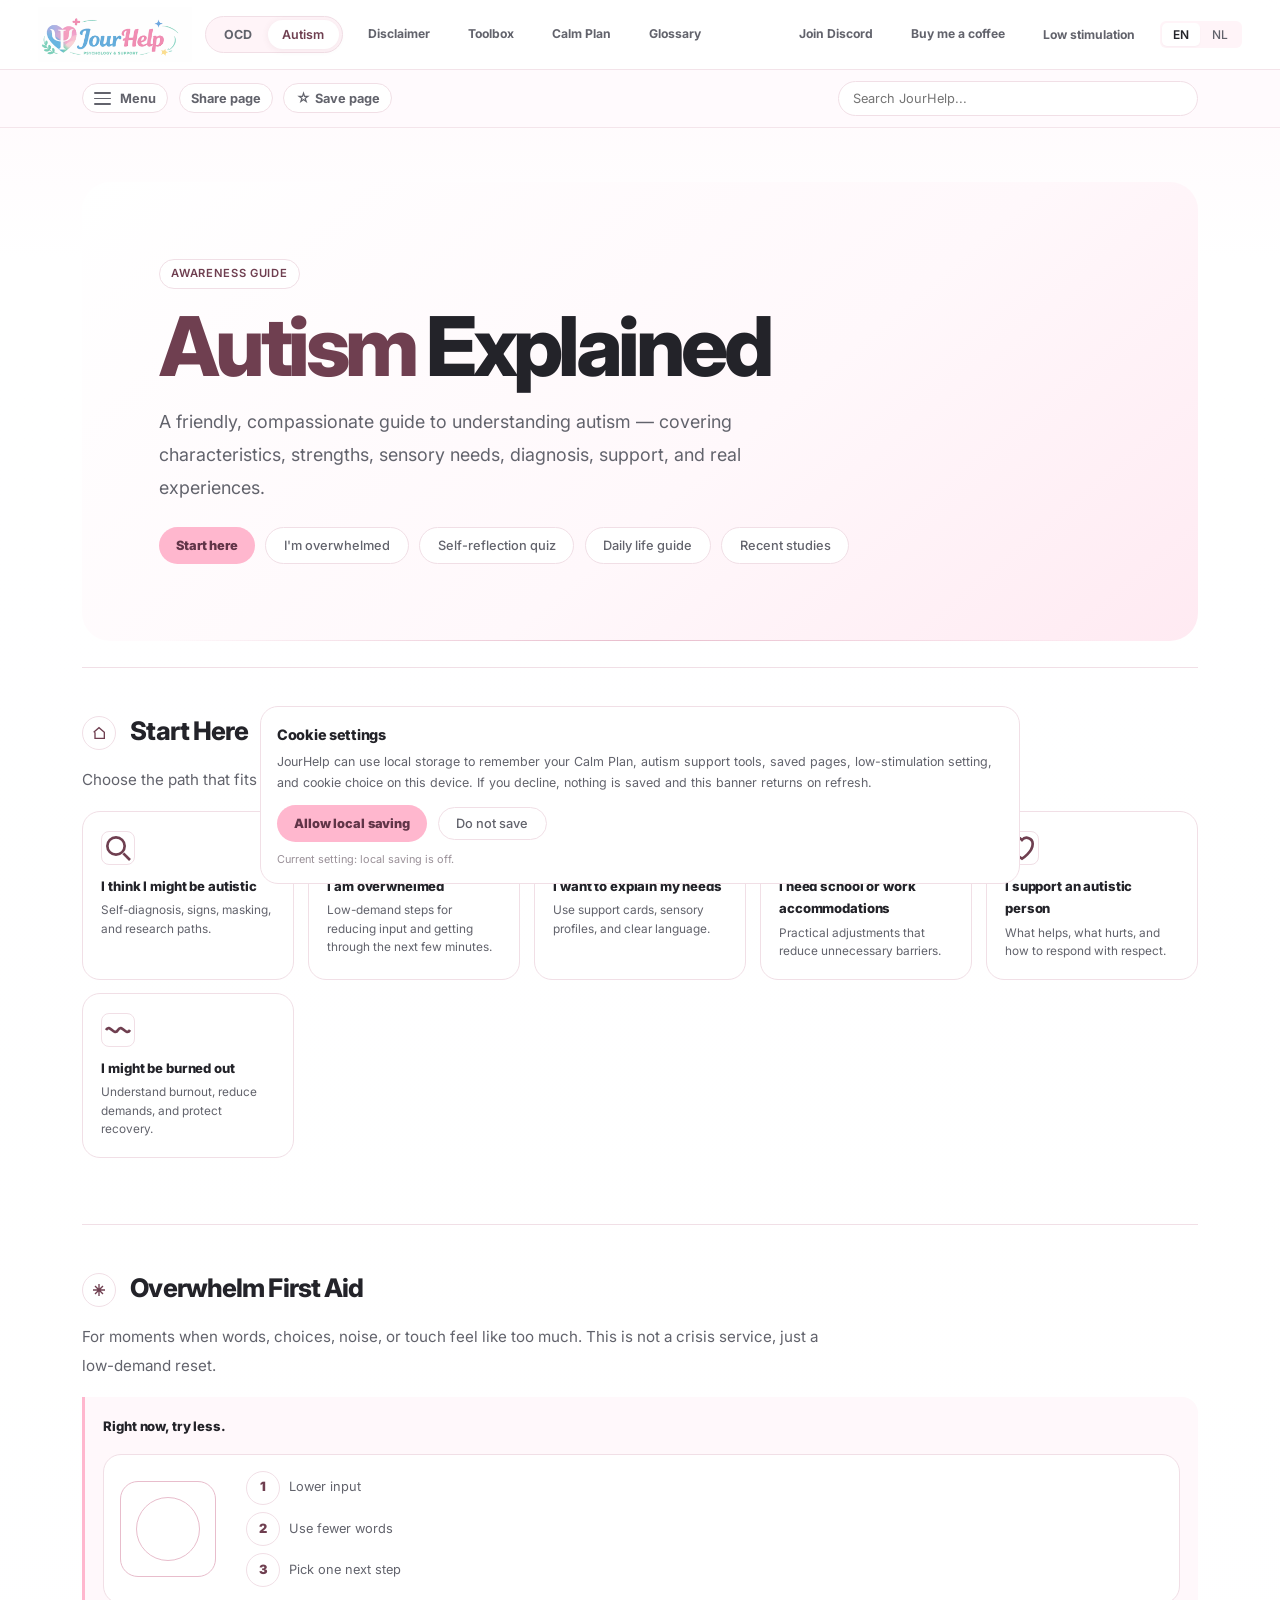
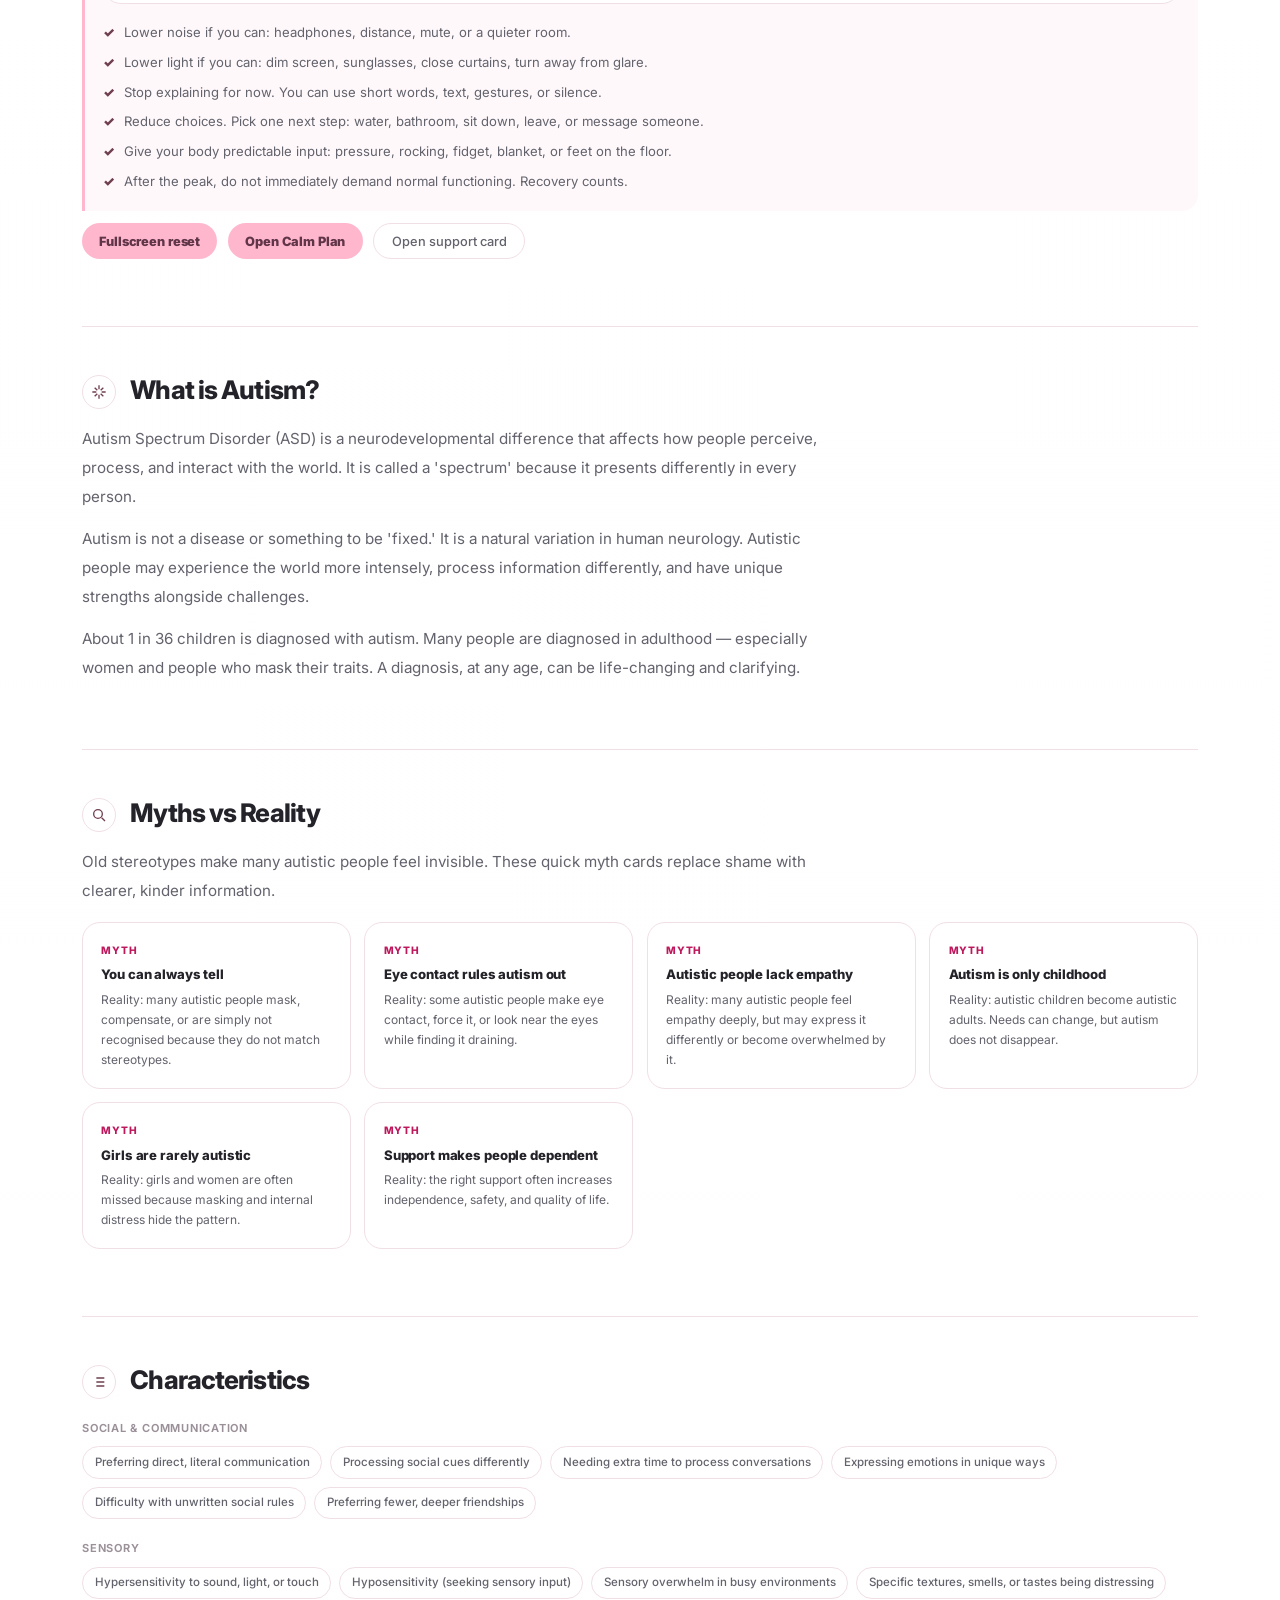
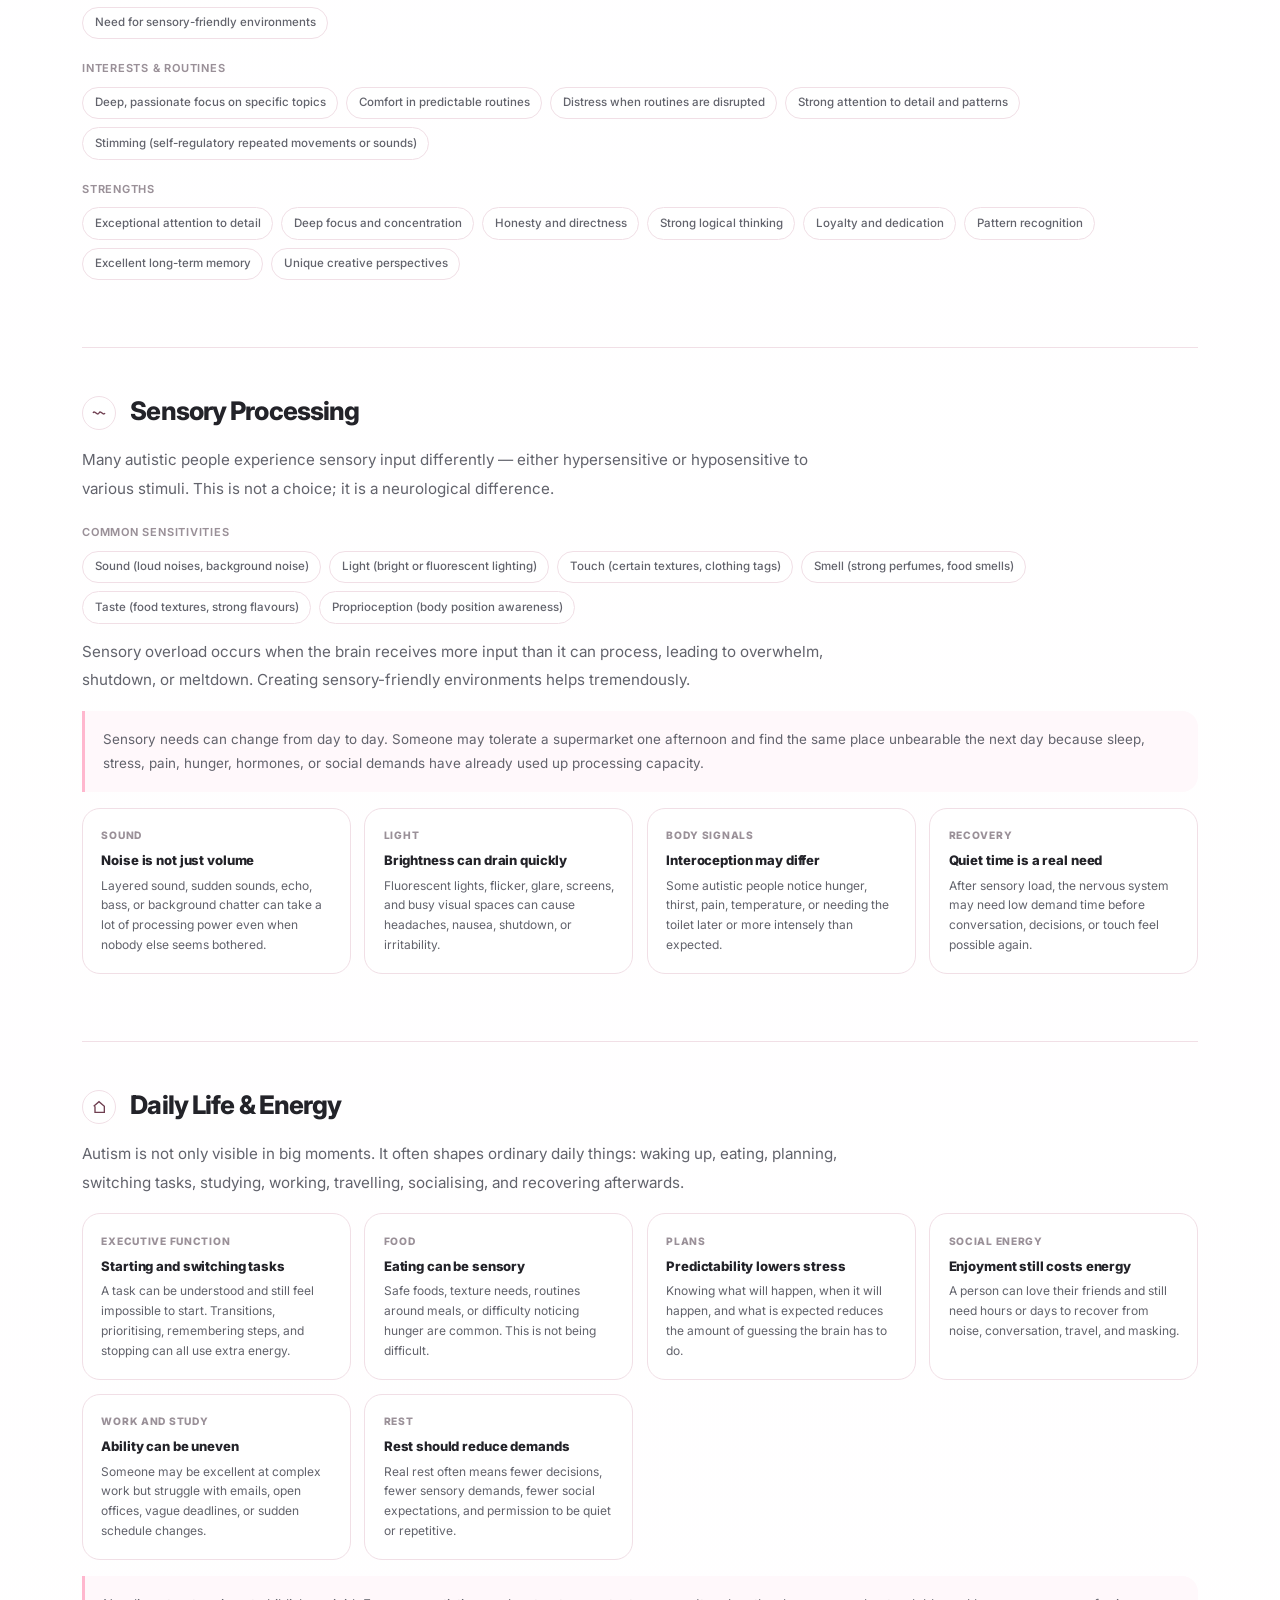
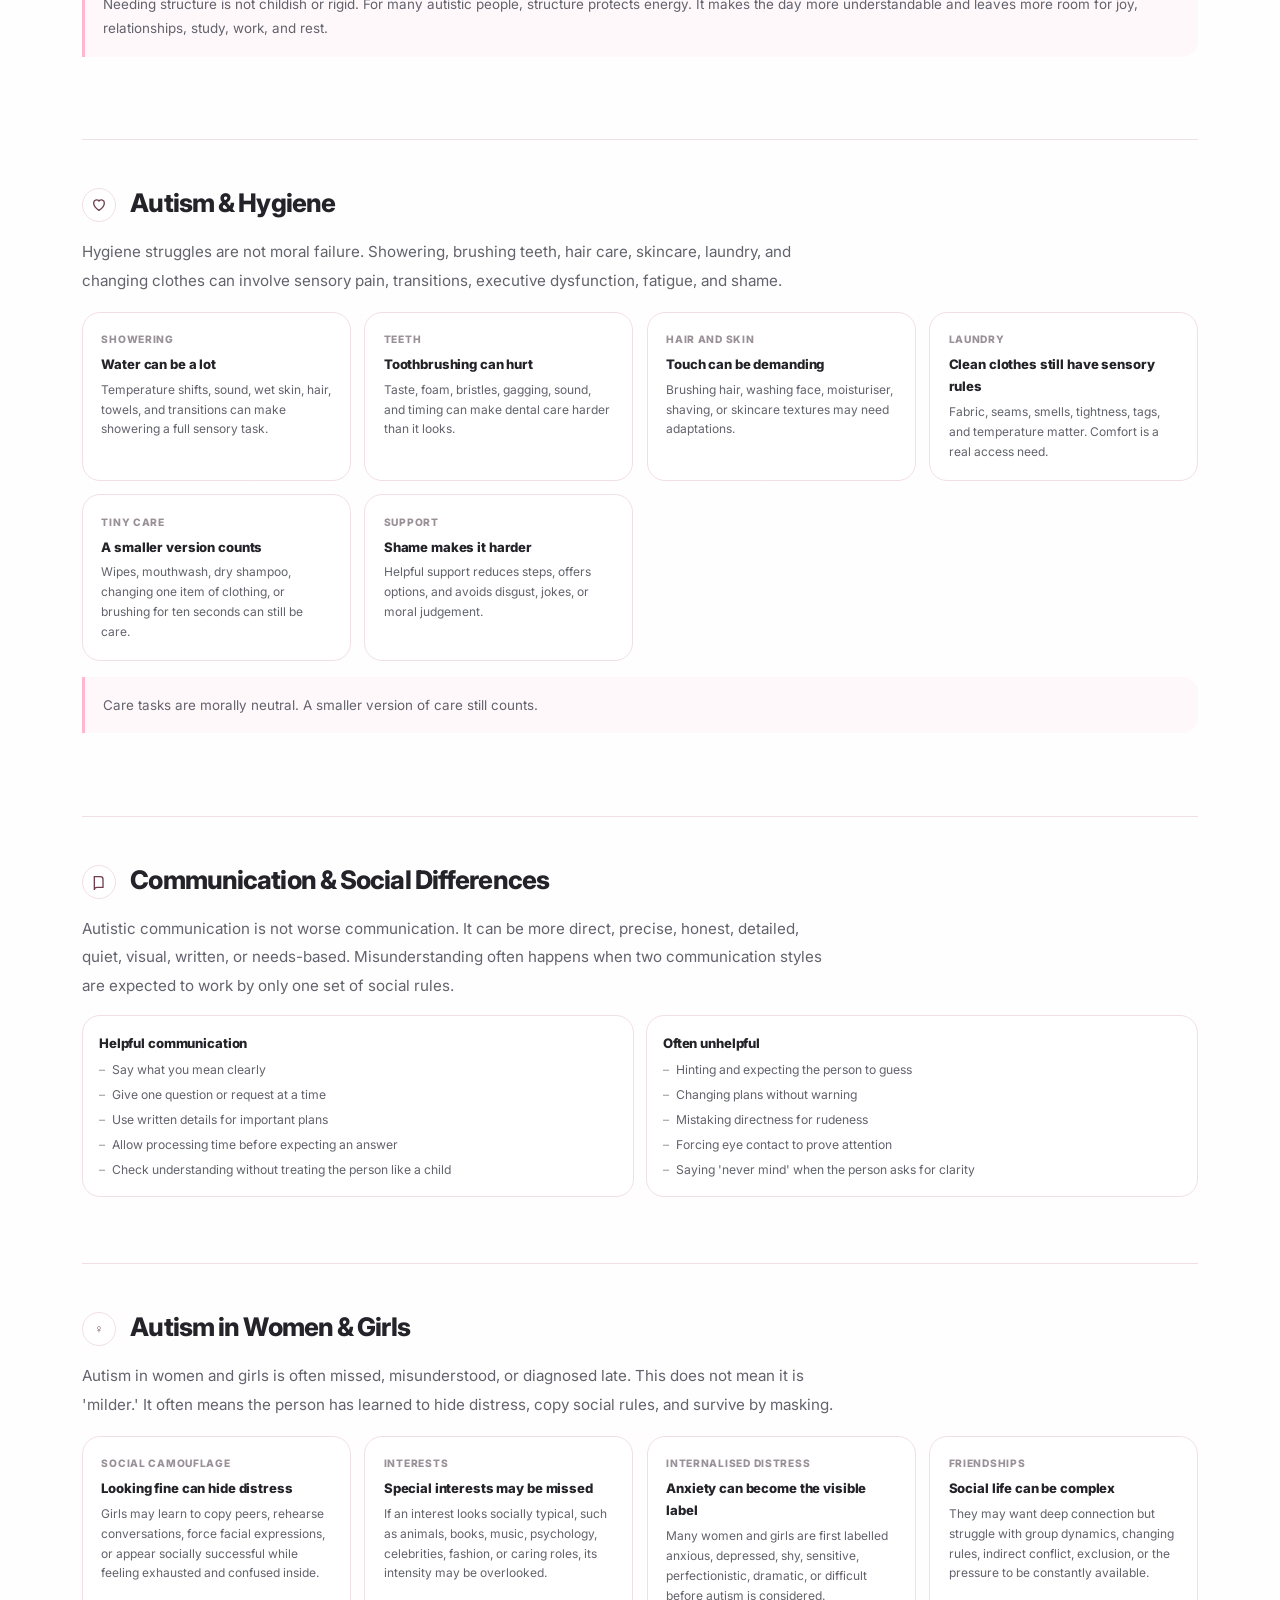
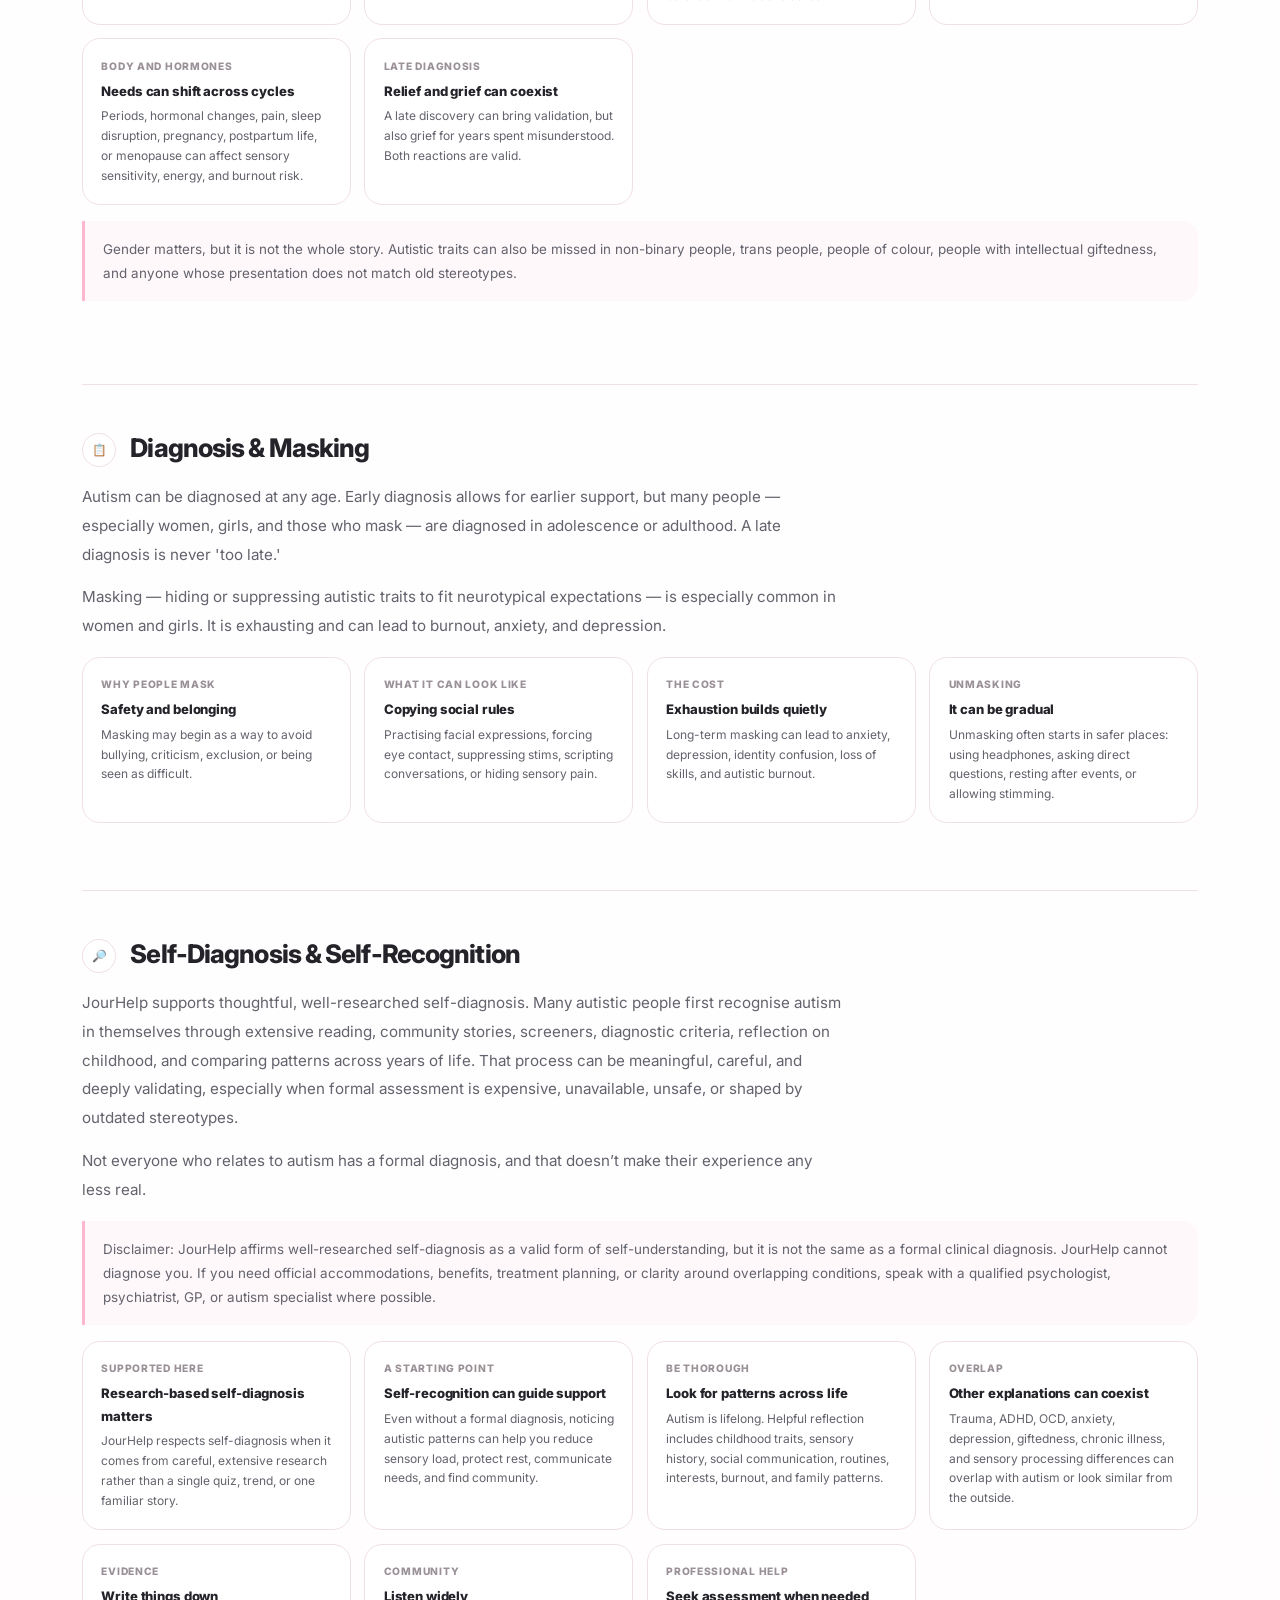
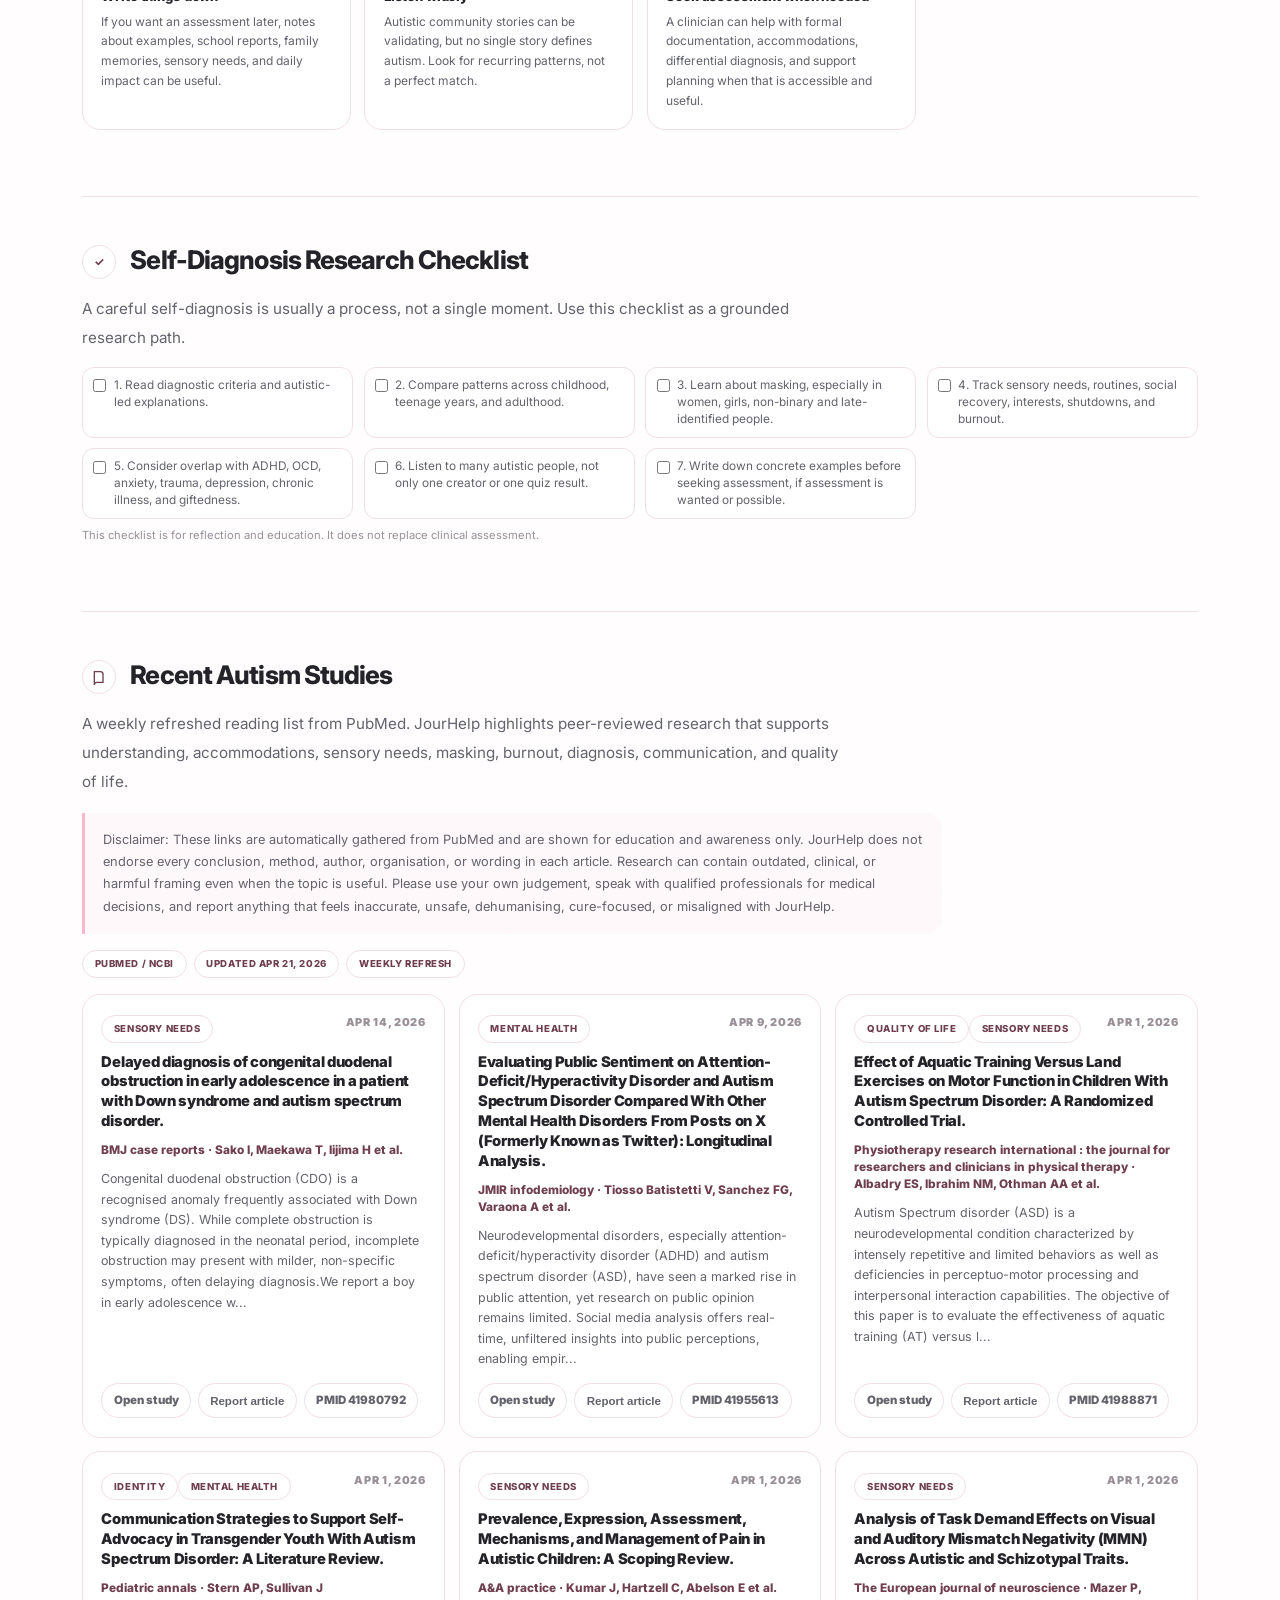
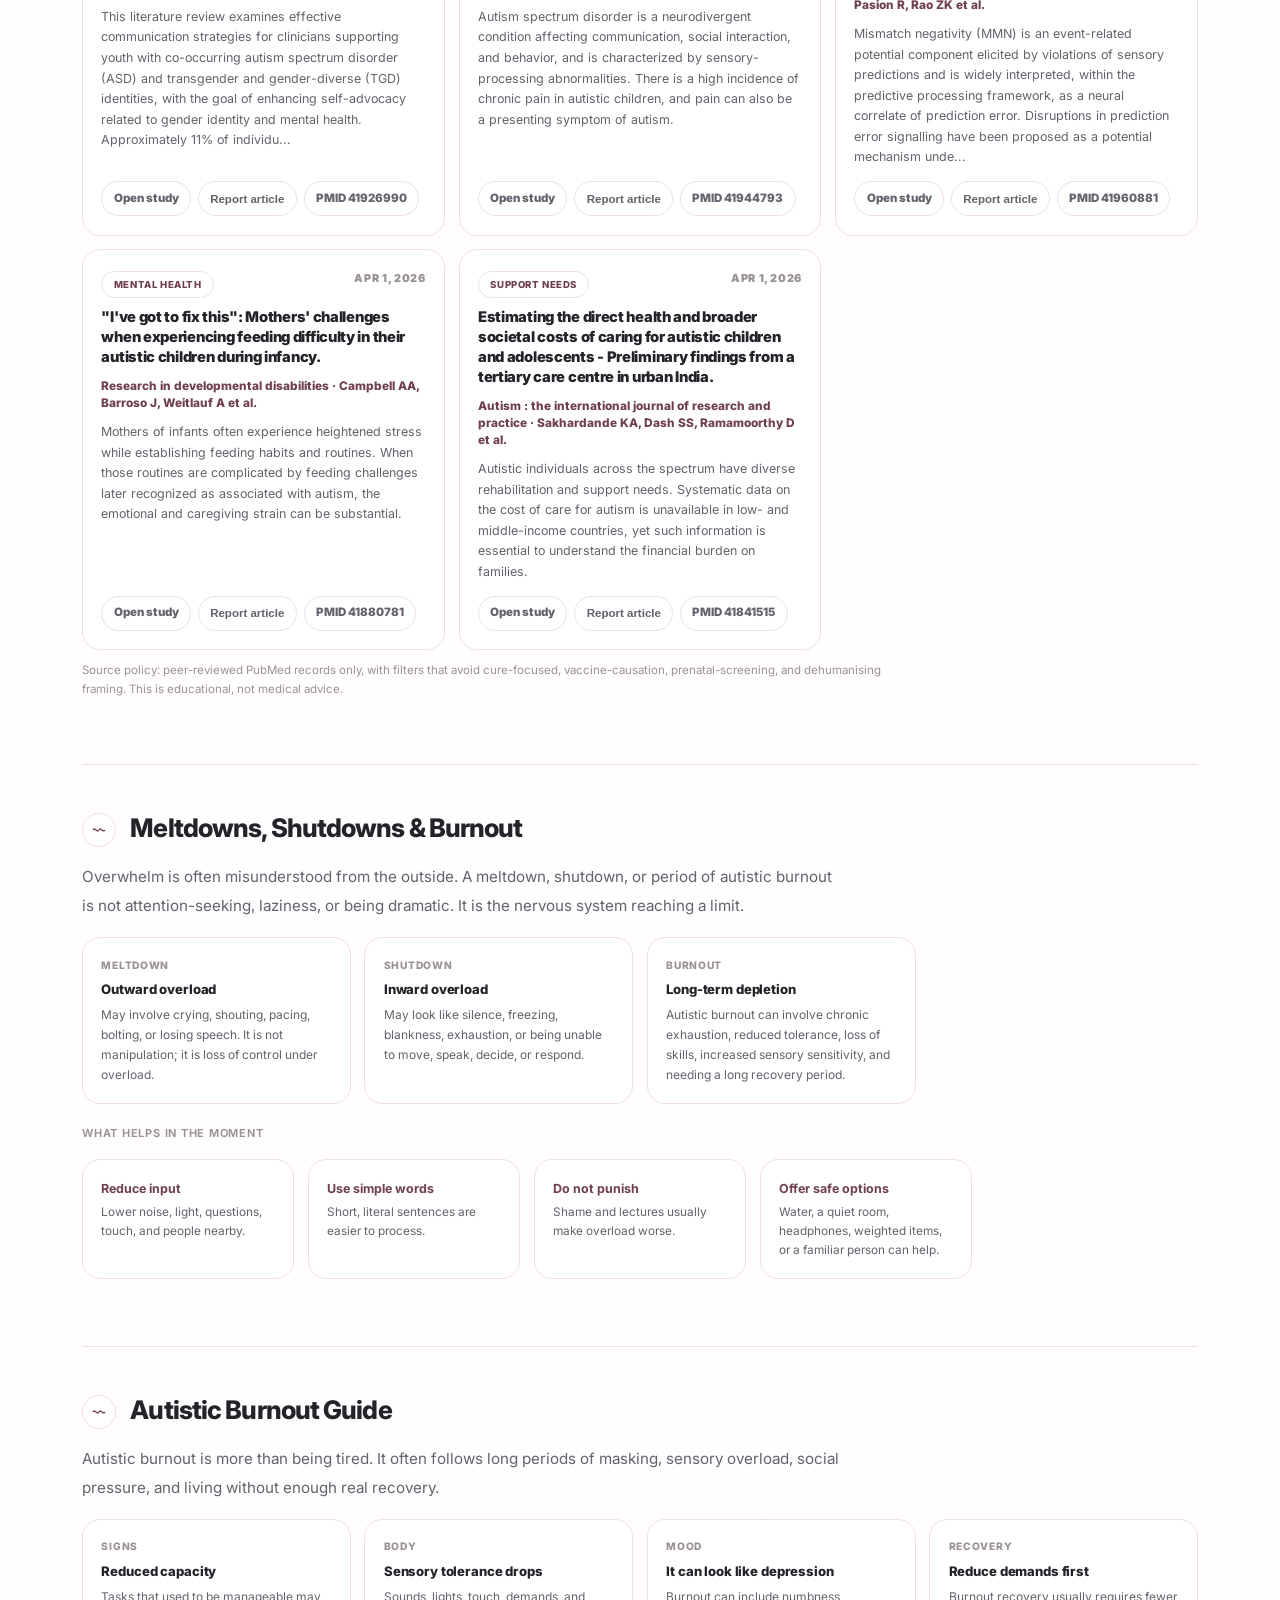
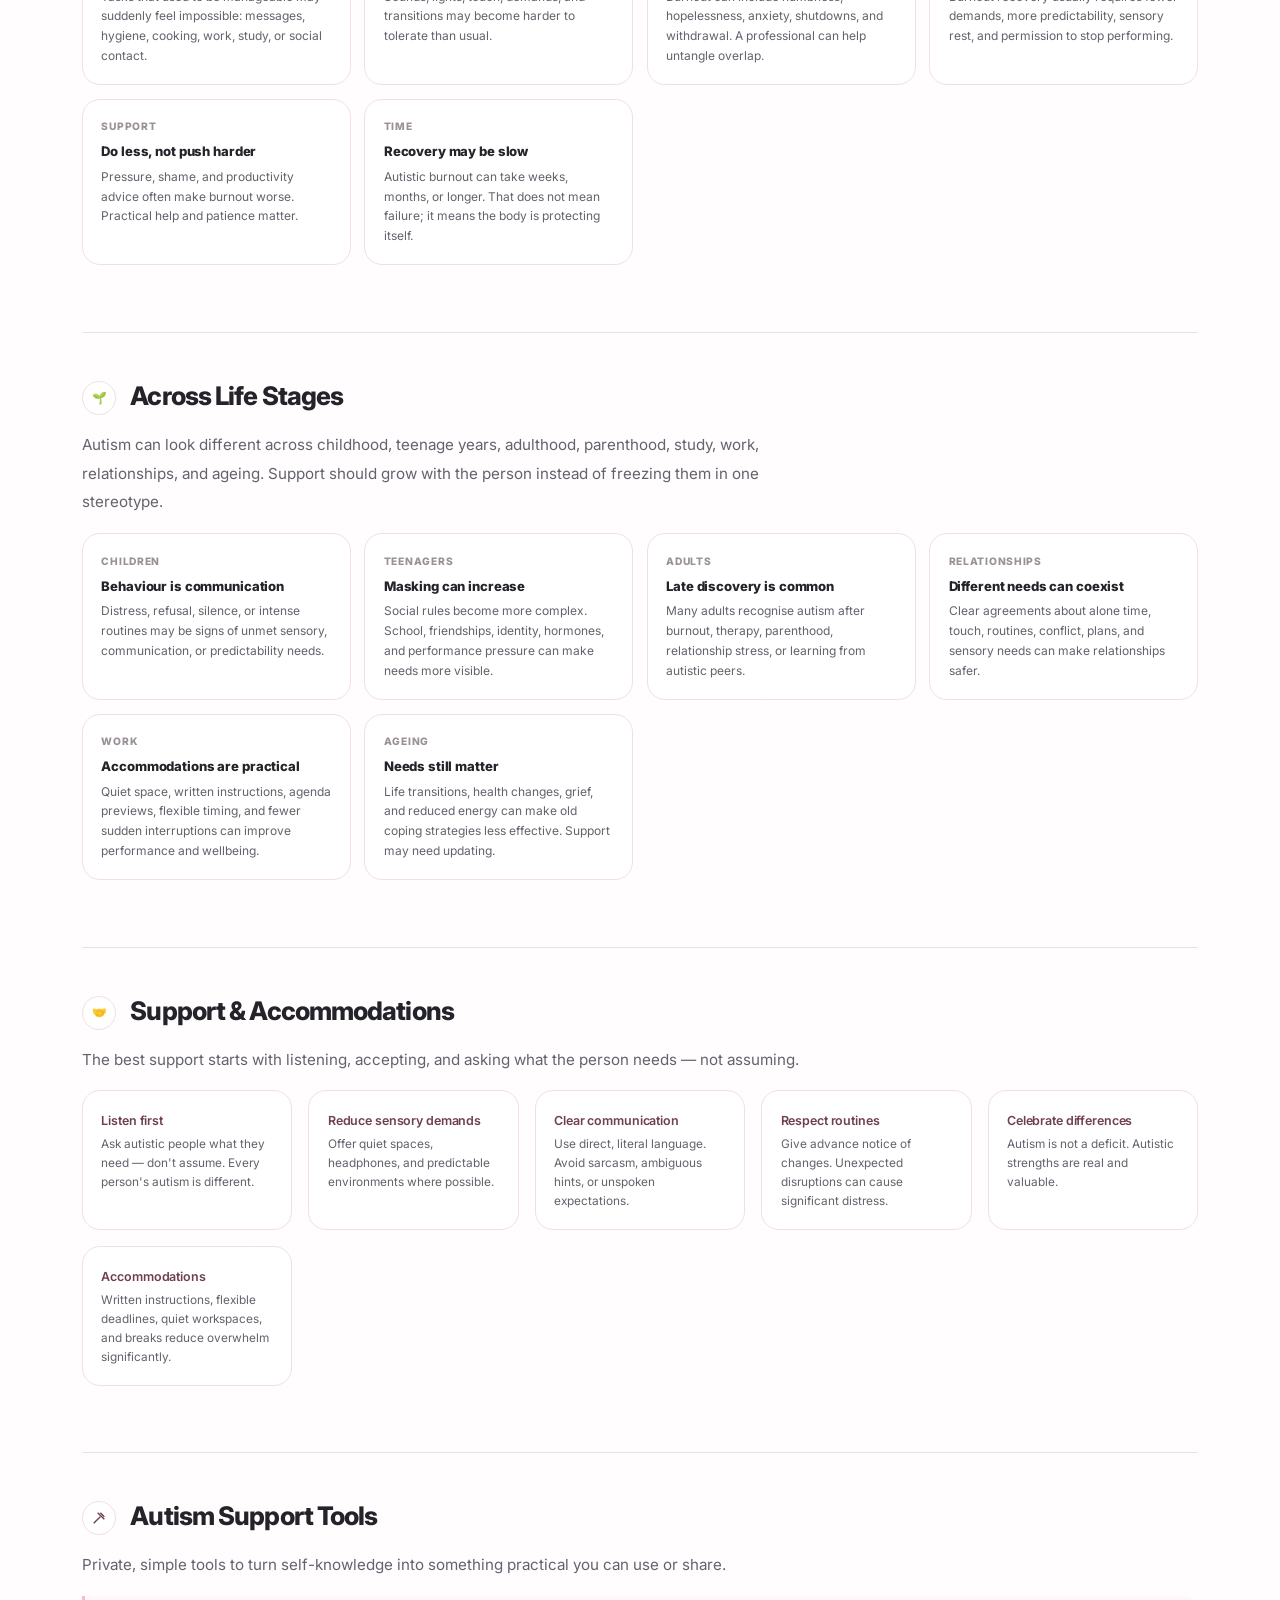
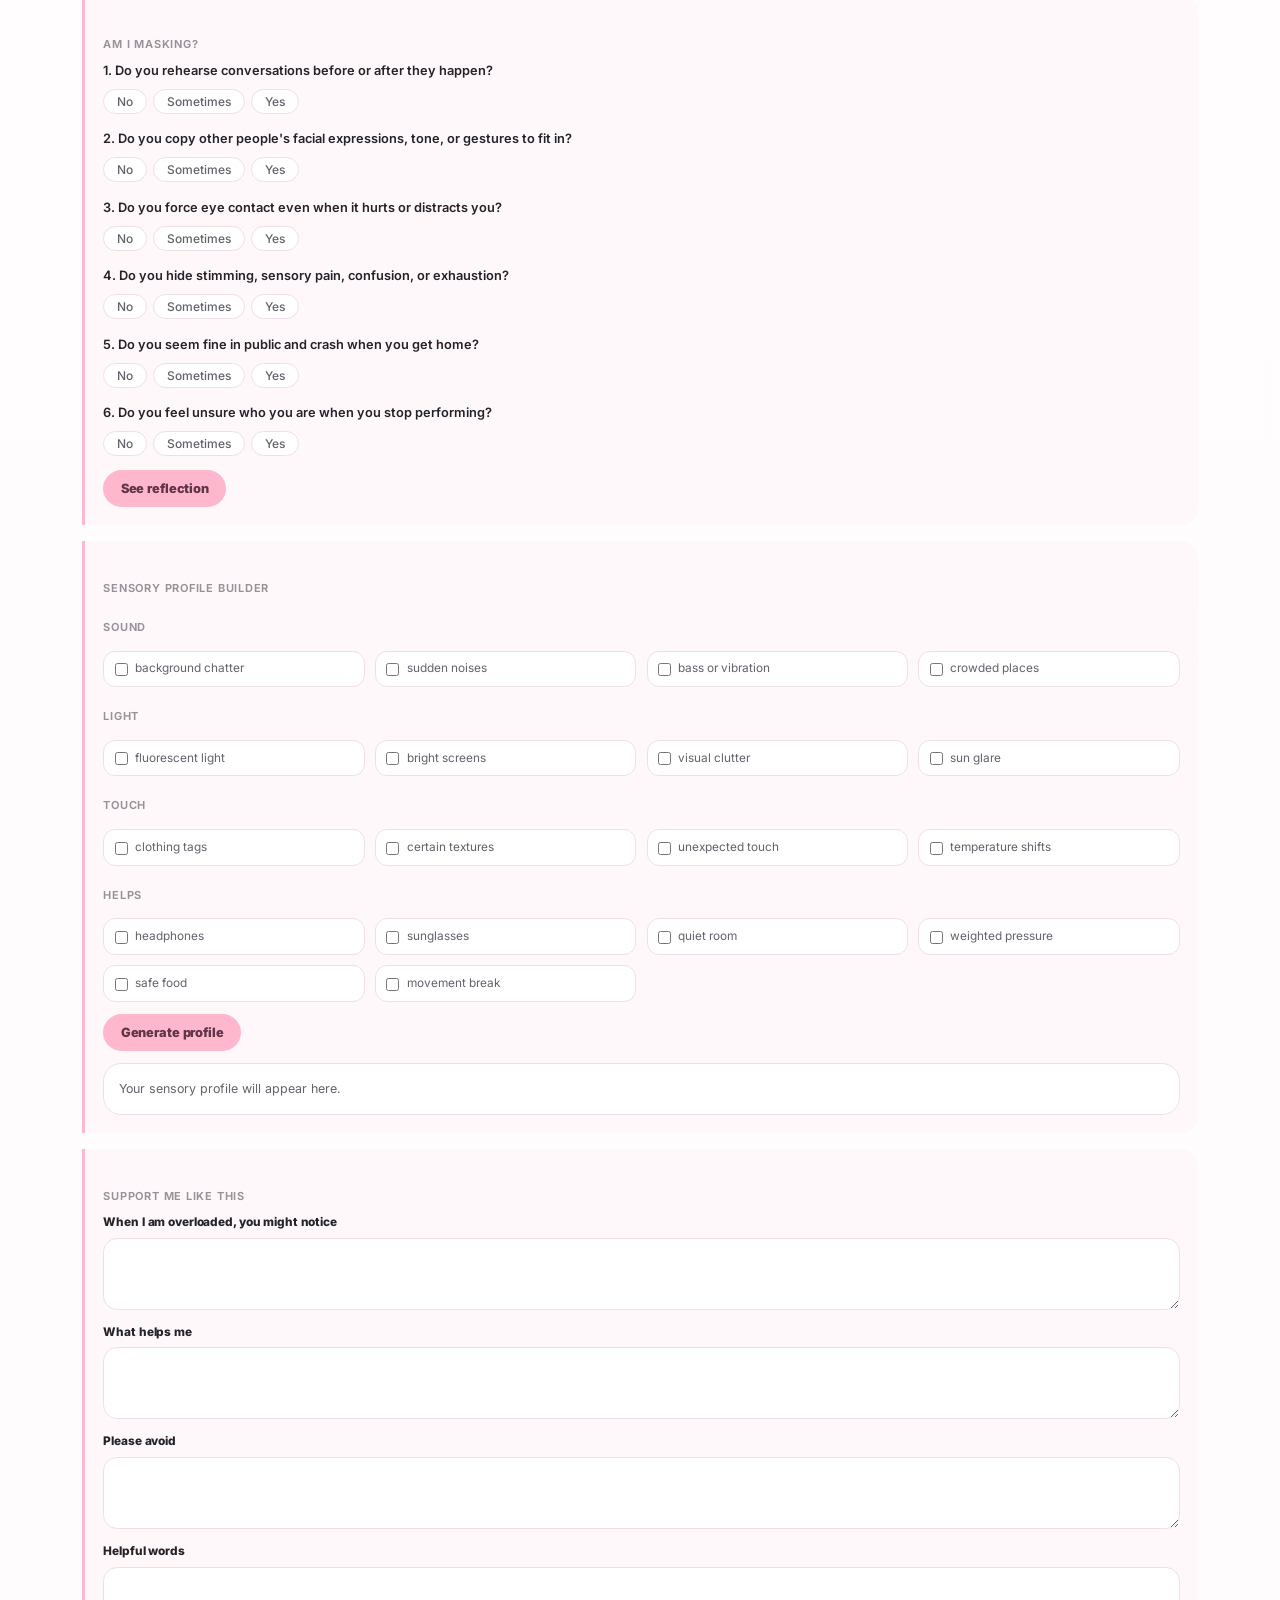
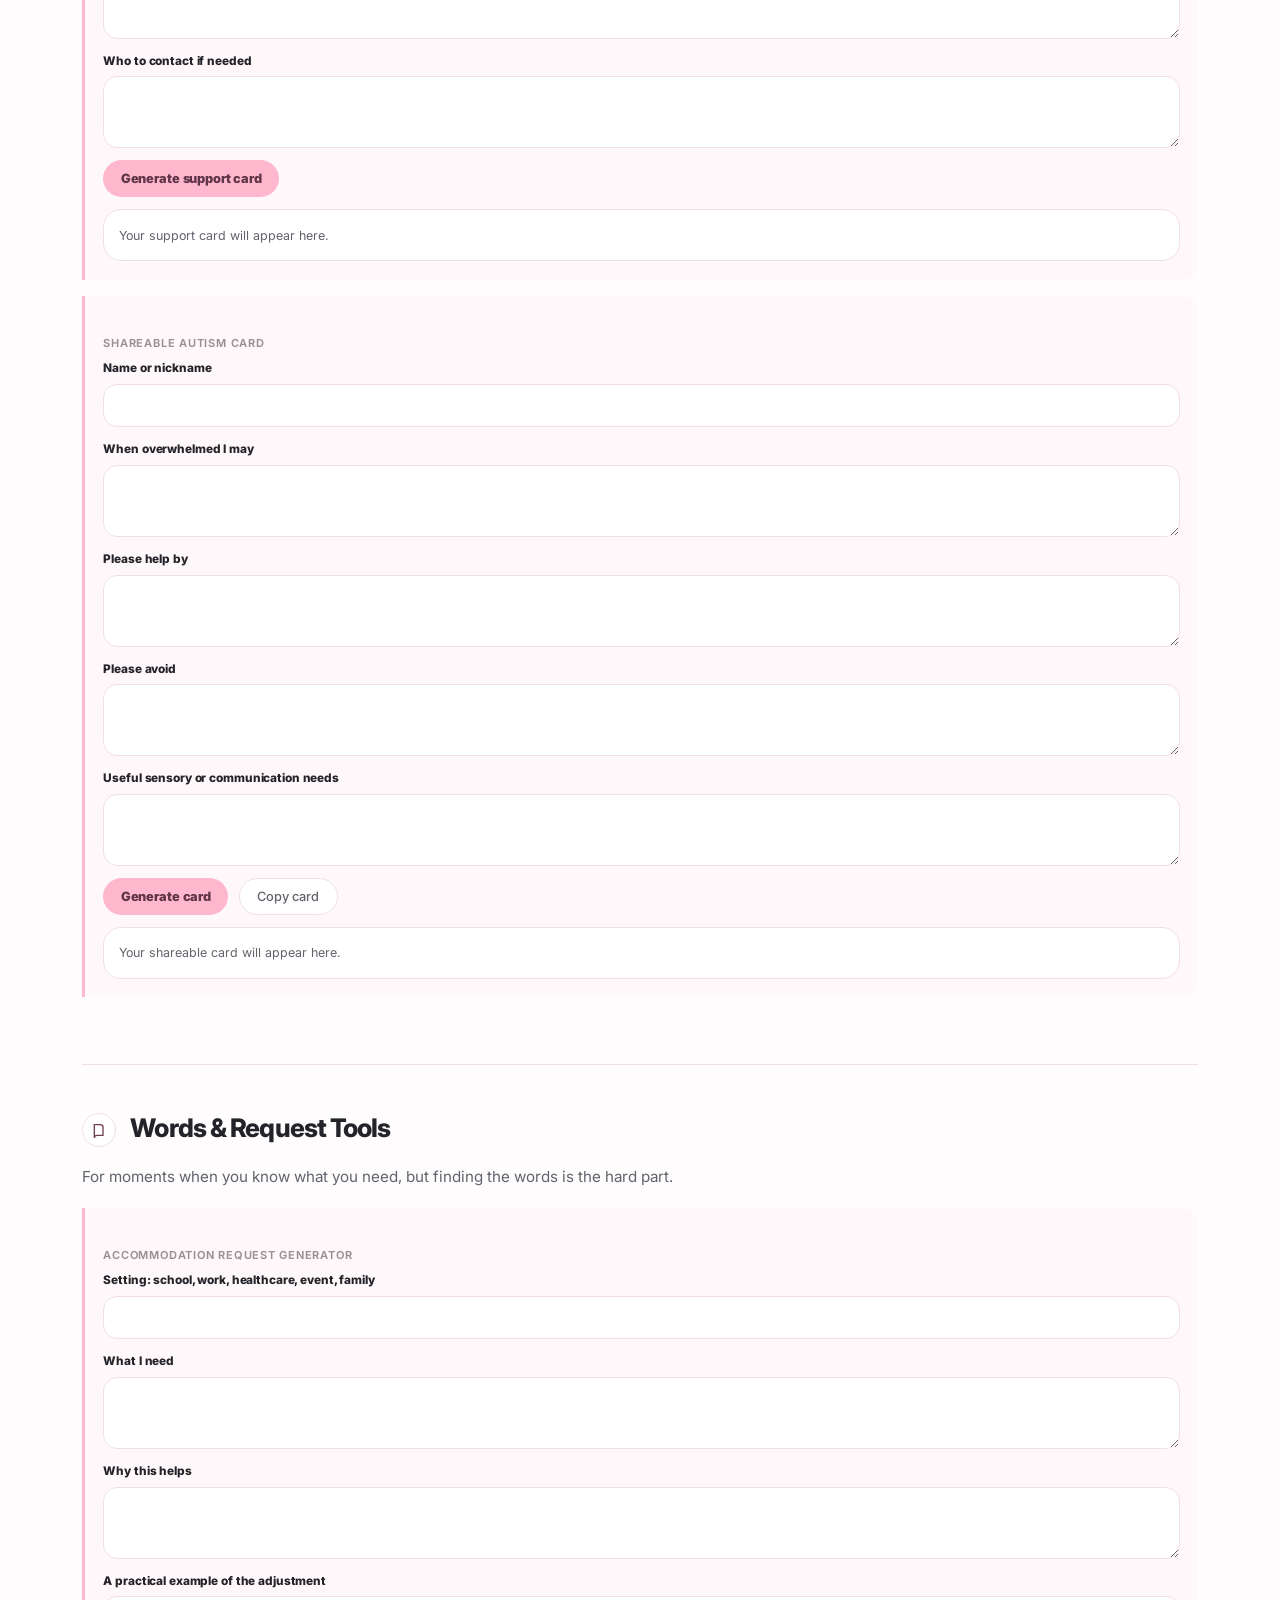
==== commit 2db0d2ab: "button" ====
--- a/index.html
+++ b/index.html
@@ -1290,6 +1290,7 @@
           <button class="btn-ghost" onclick="scrollSec('aut-sec-first-aid')" data-en="I'm overwhelmed" data-nl="Ik ben overprikkeld">I'm overwhelmed</button>
           <button class="btn-ghost" onclick="showPage('autism-quiz',null)" data-en="Self-reflection quiz" data-nl="Zelfreflectiequiz">Self-reflection quiz</button>
           <button class="btn-ghost" onclick="scrollSec('aut-sec-daily')" data-en="Daily life guide" data-nl="Gids voor dagelijks leven">Daily life guide</button>
+          <button class="btn-ghost" onclick="scrollSec('aut-sec-studies')" data-en="Recent studies" data-nl="Recente studies">Recent studies</button>
         </div>
       </div>
 
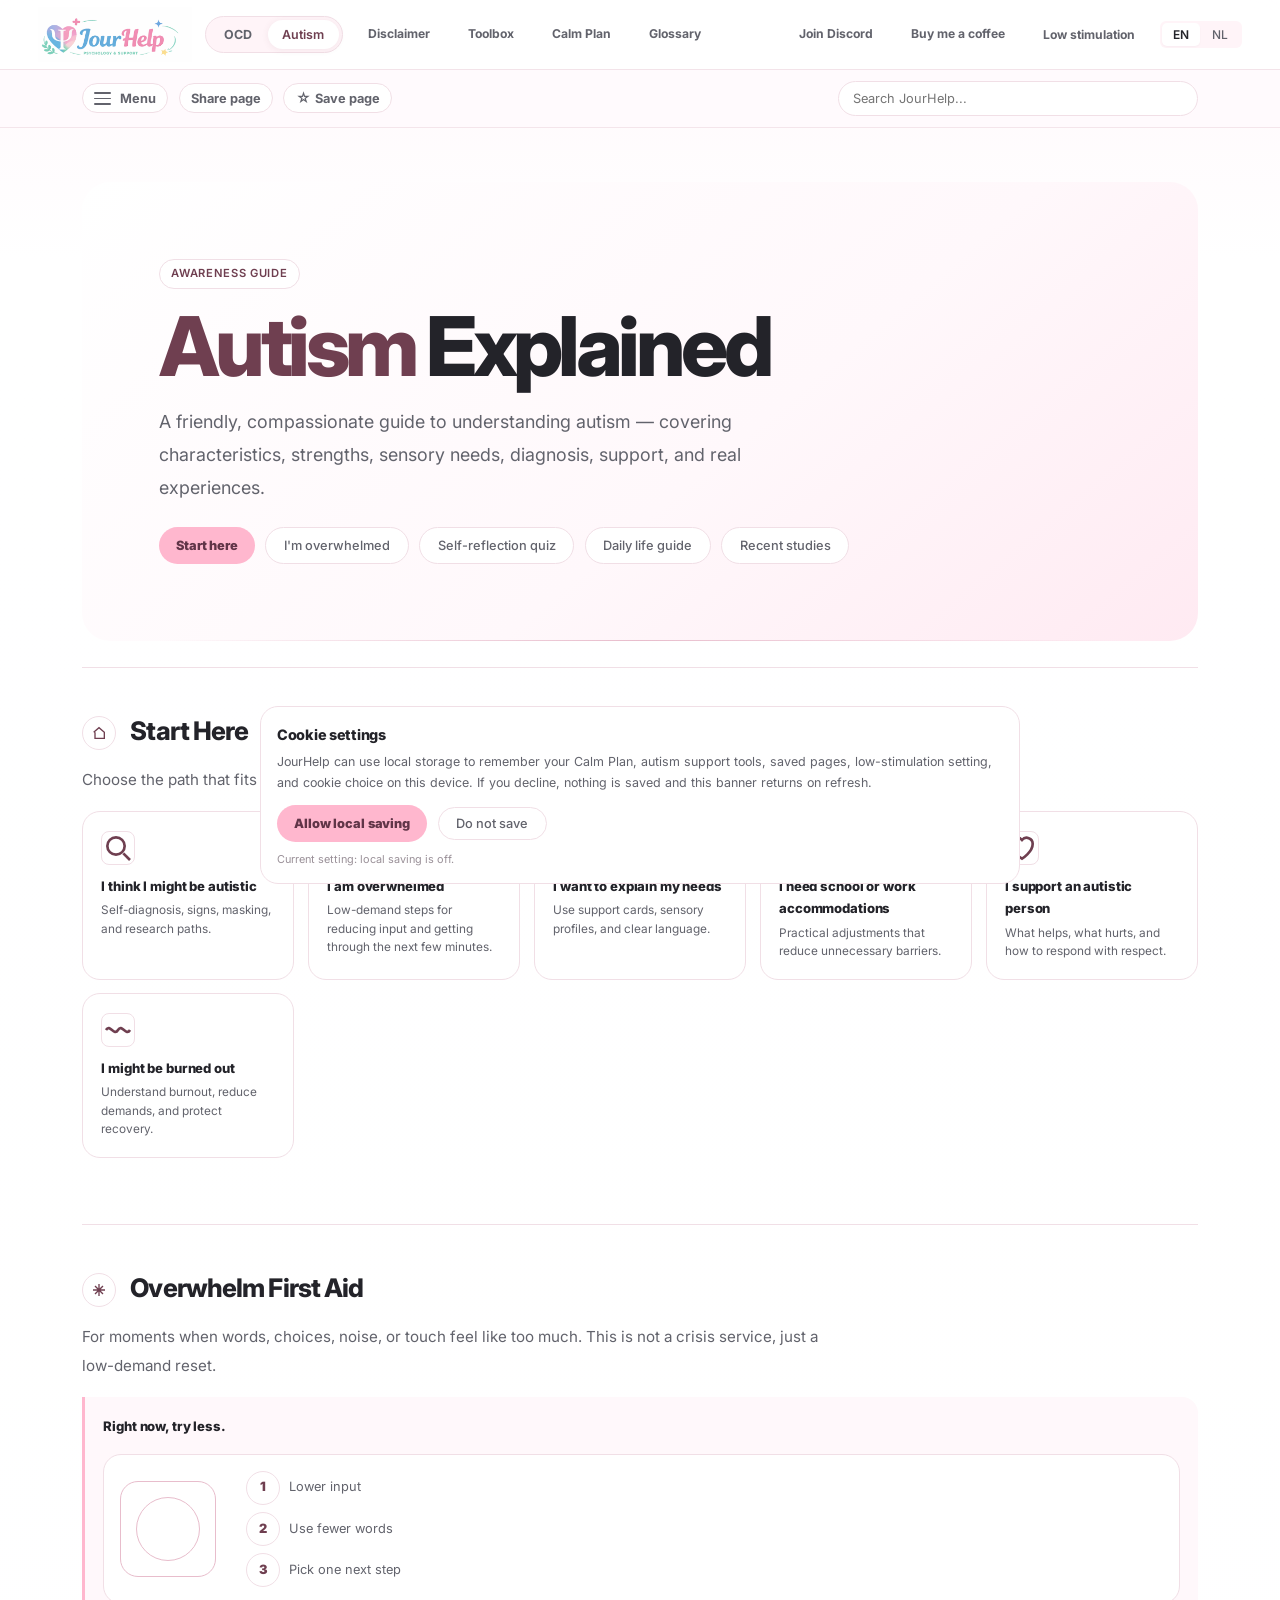
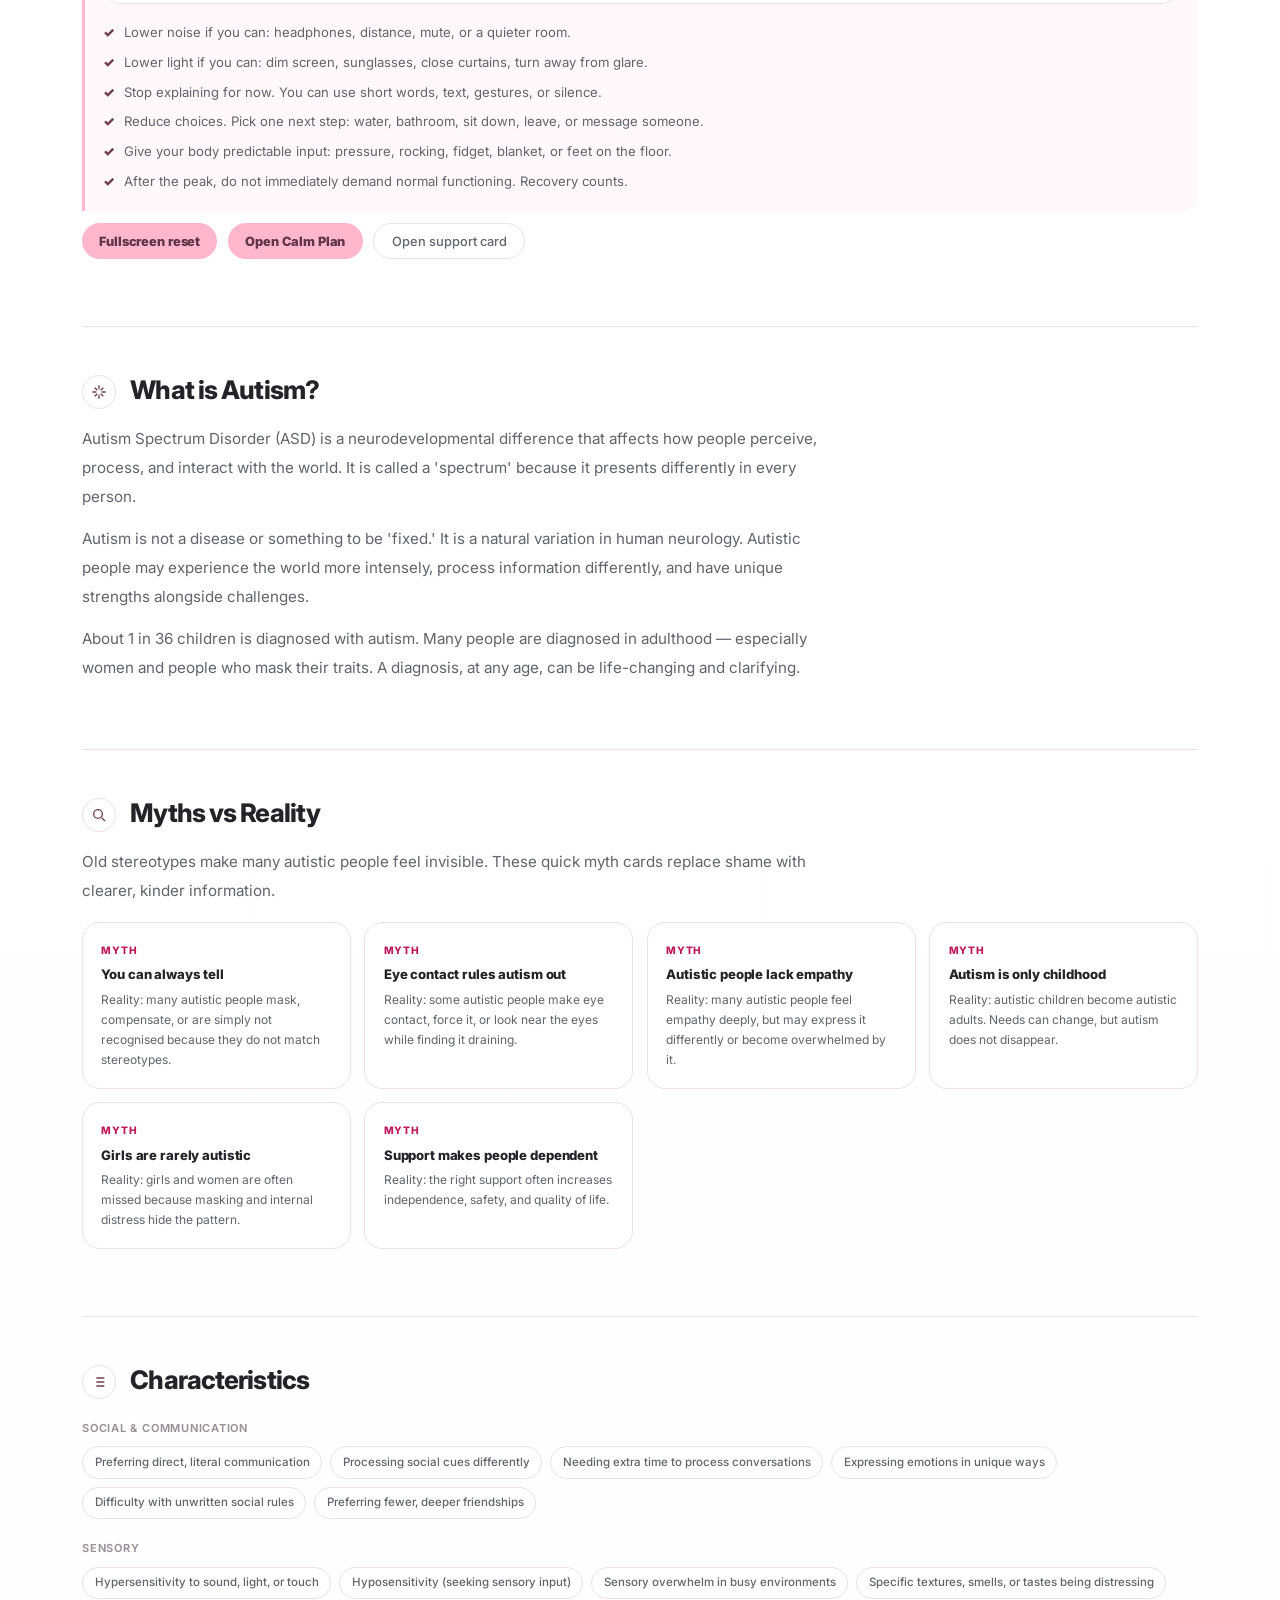
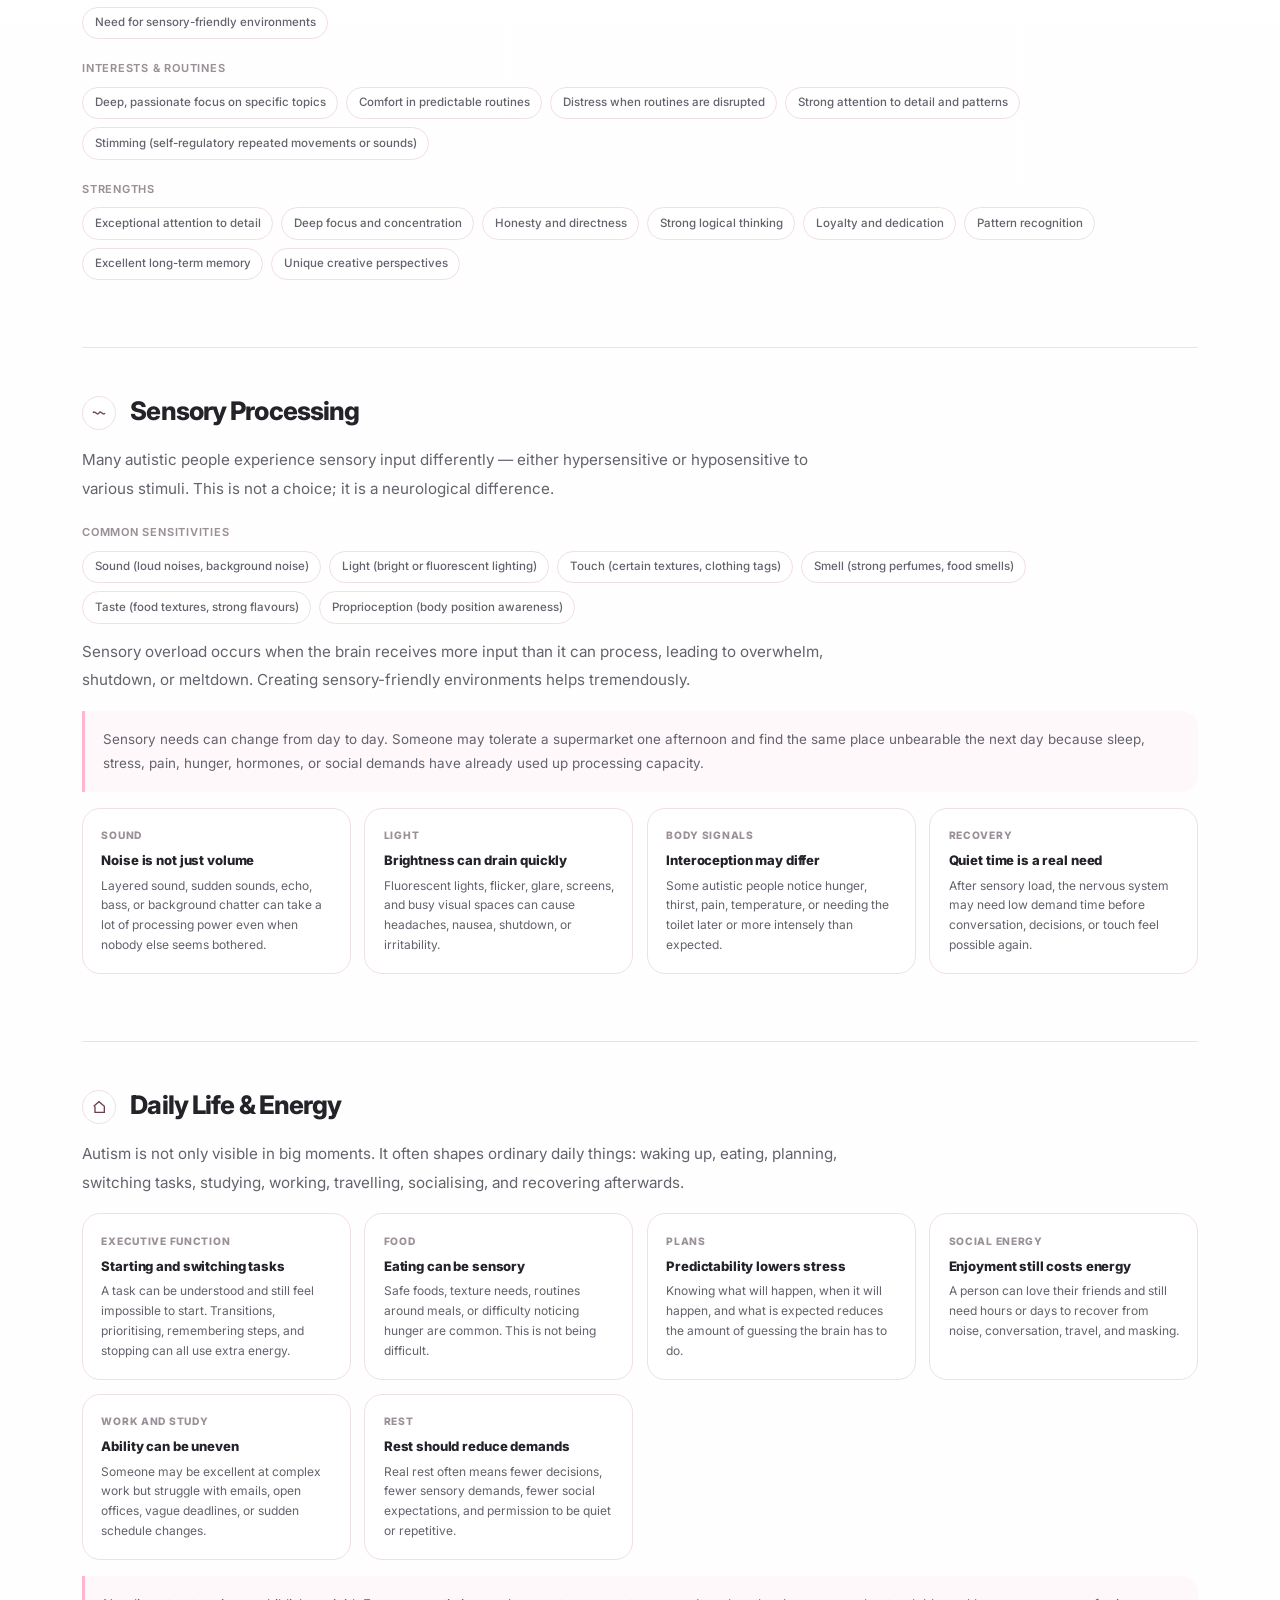
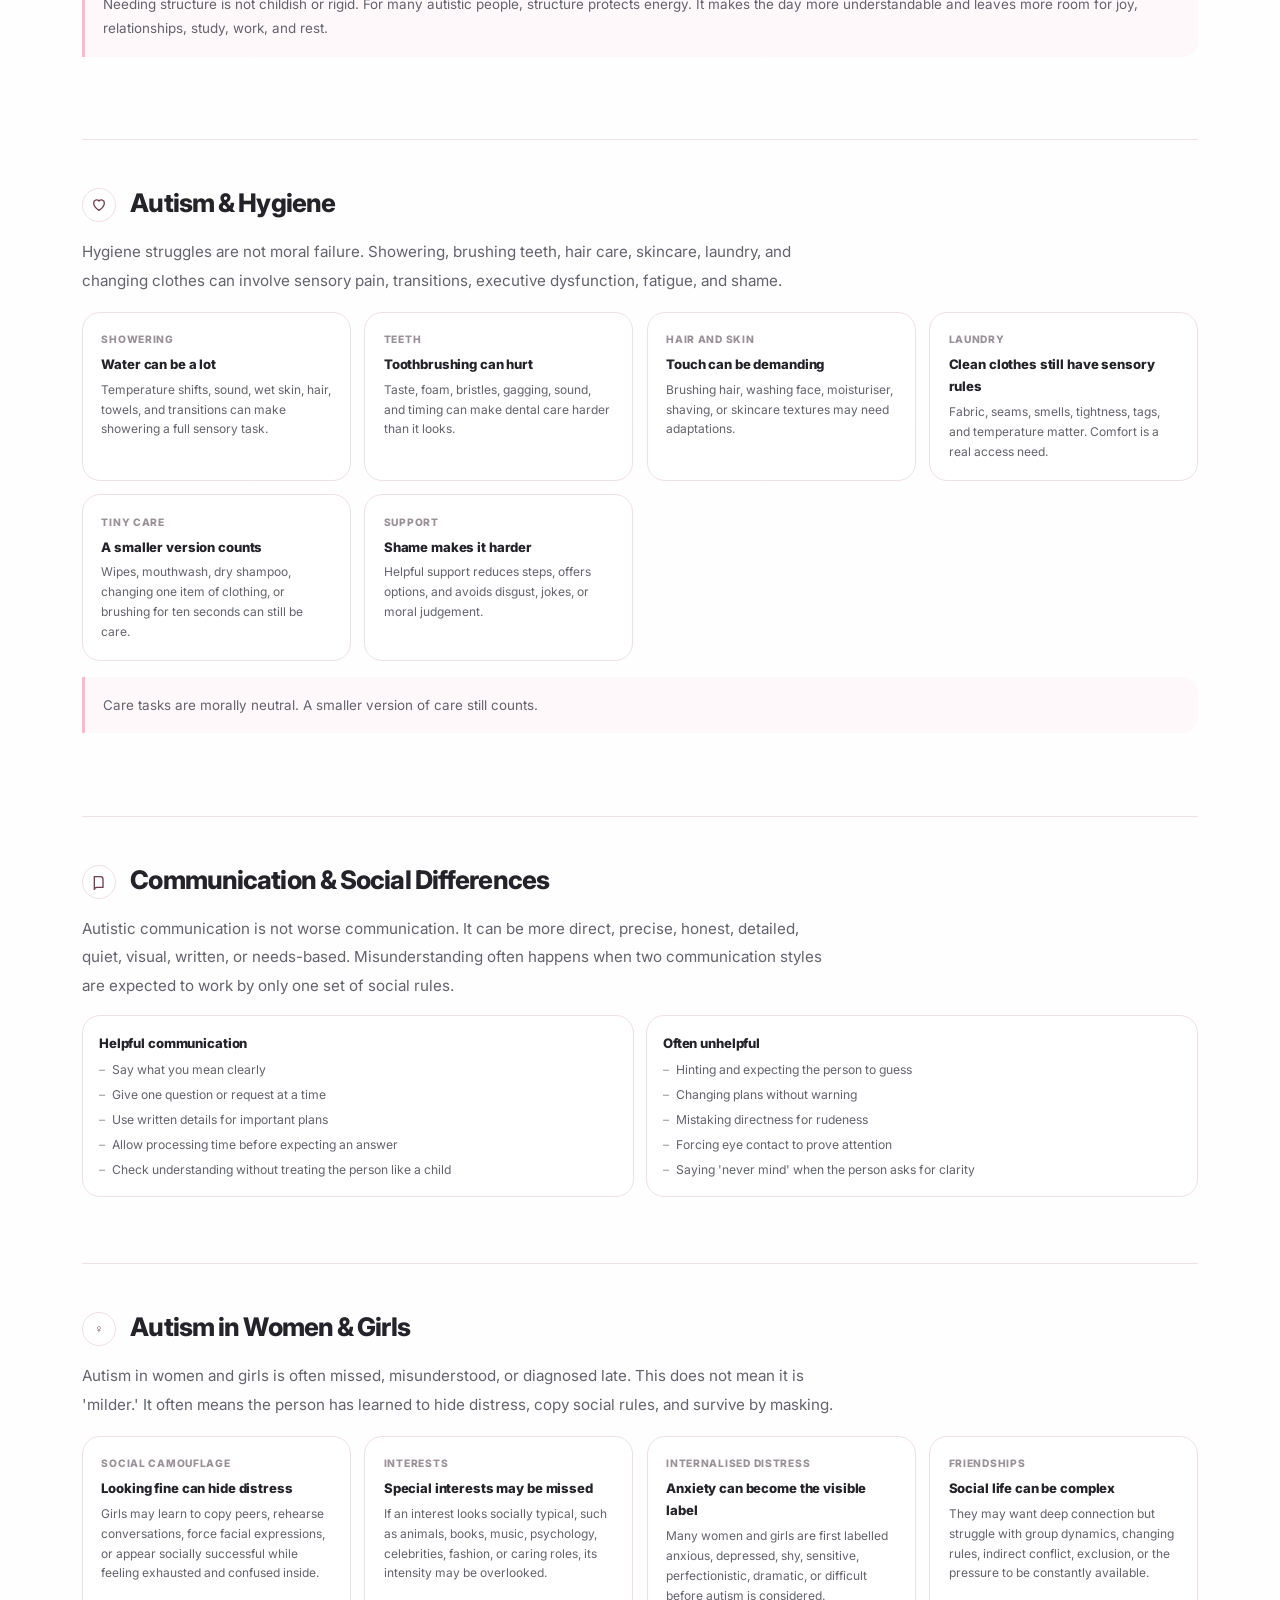
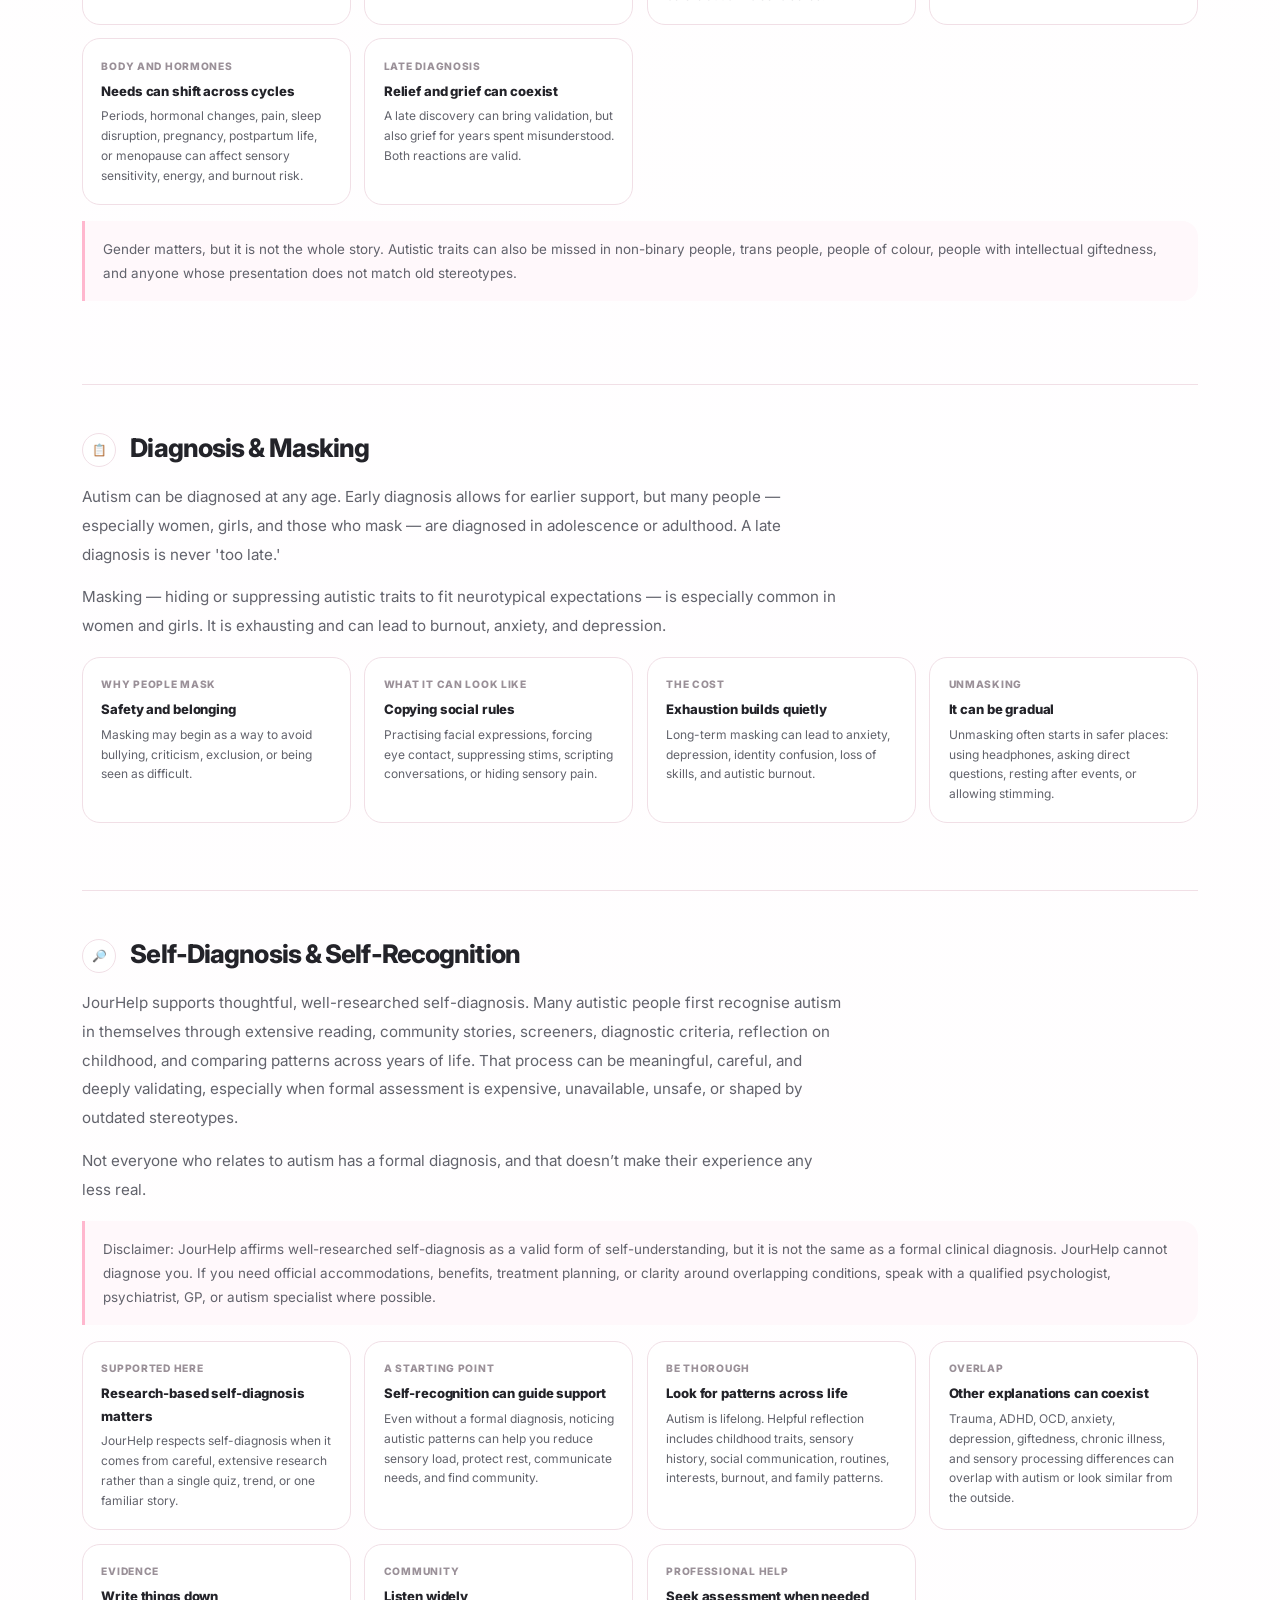
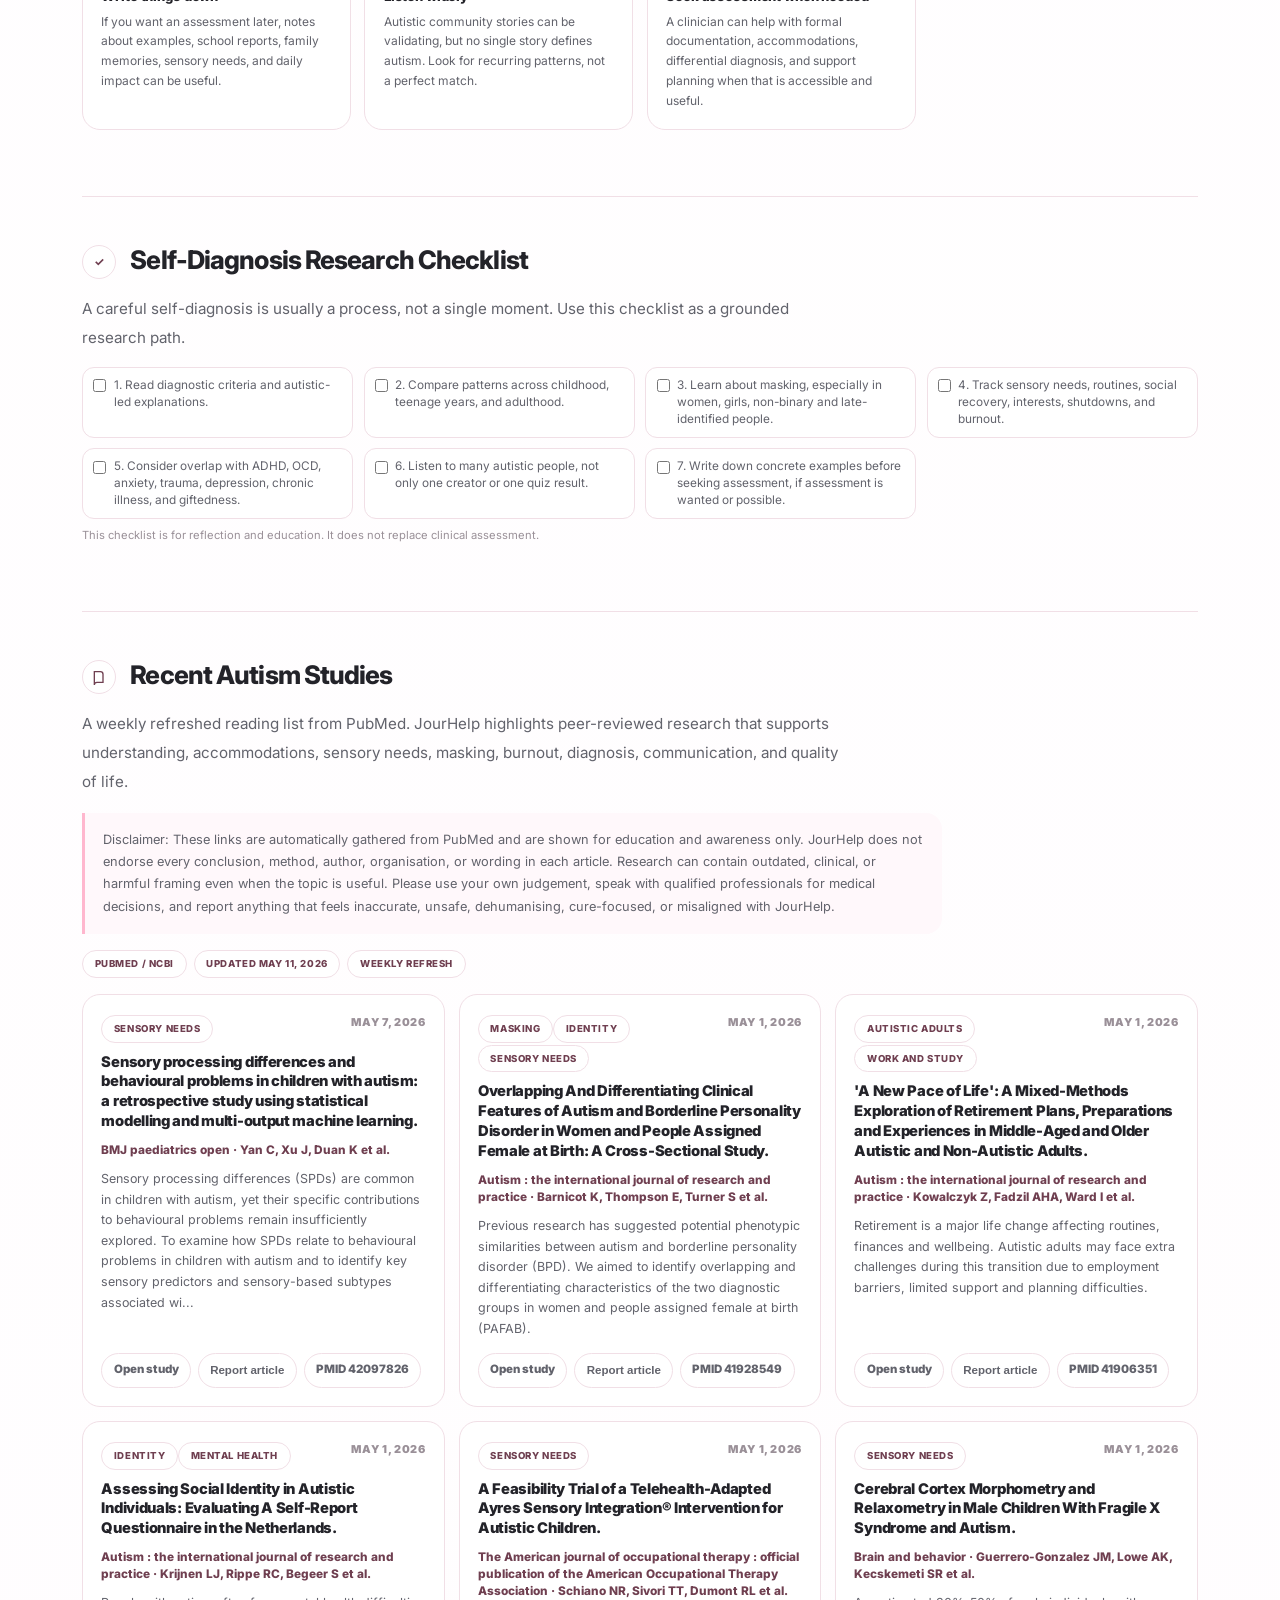
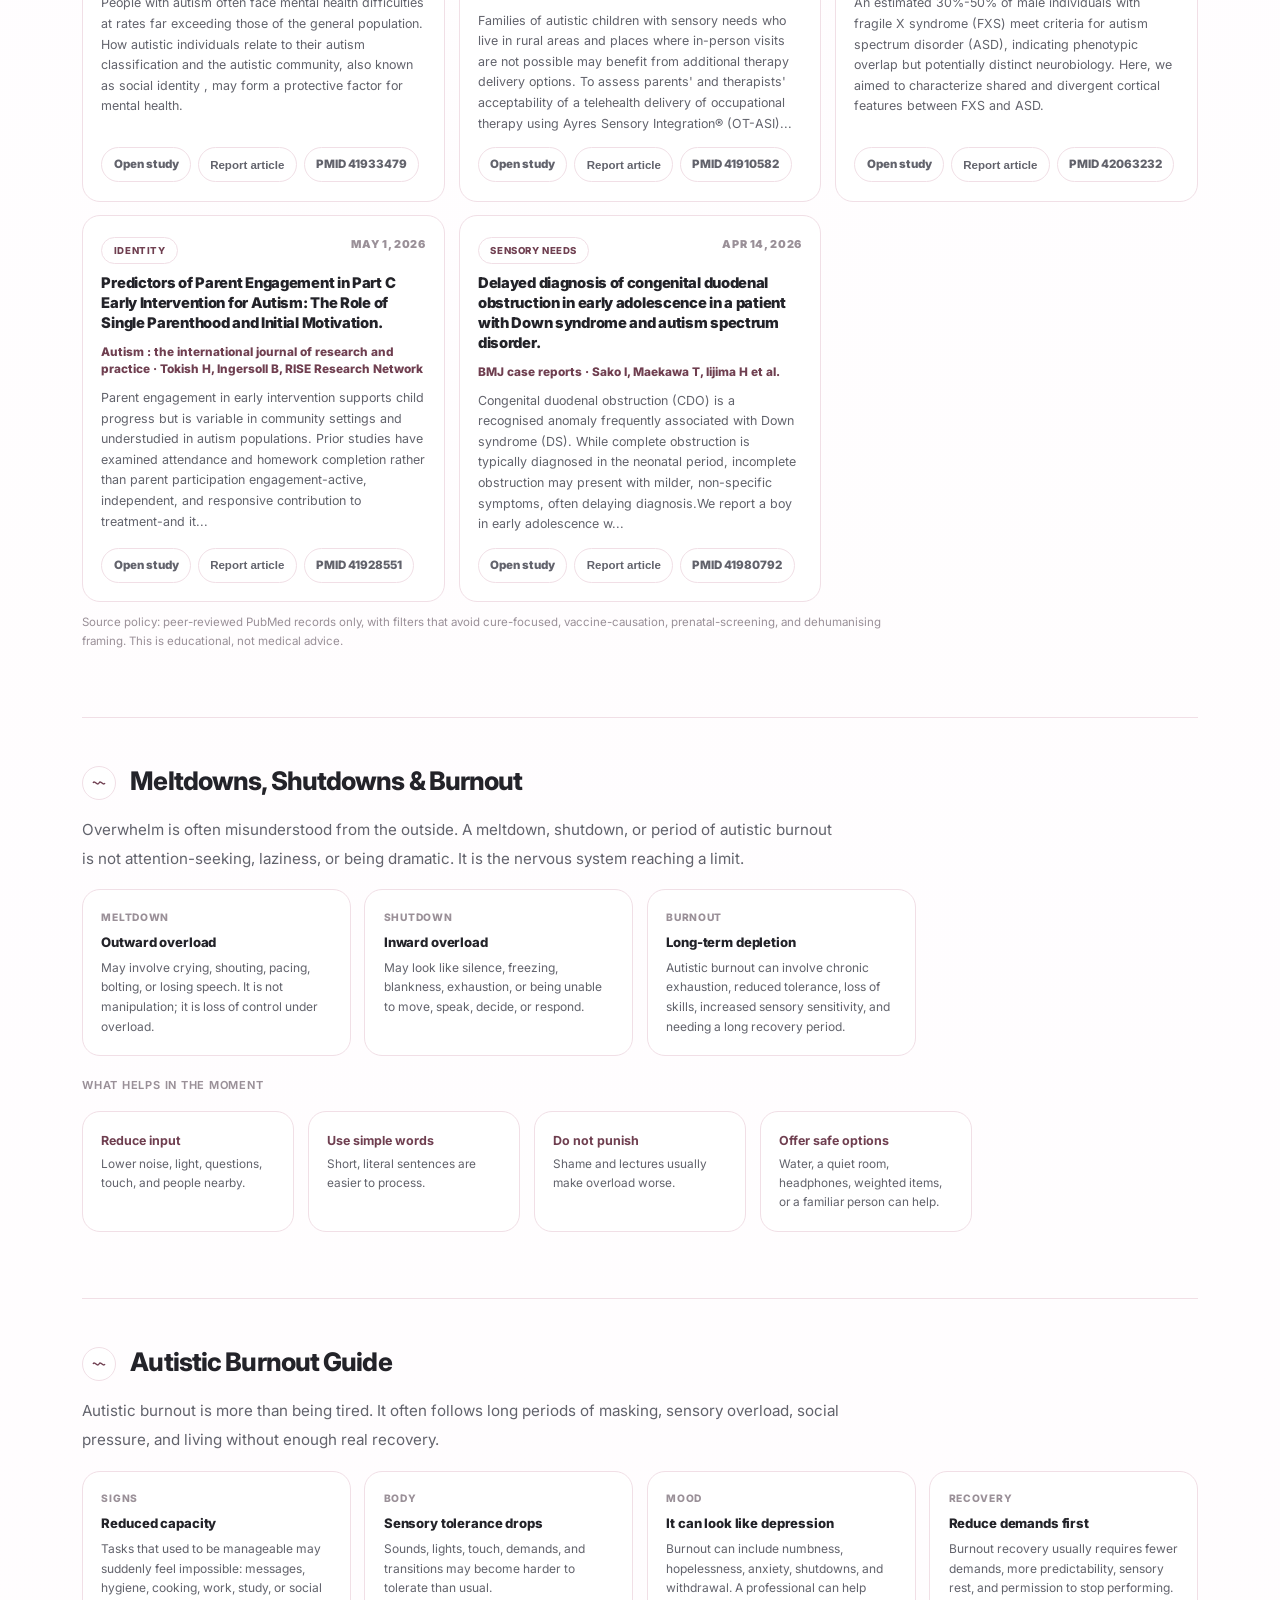
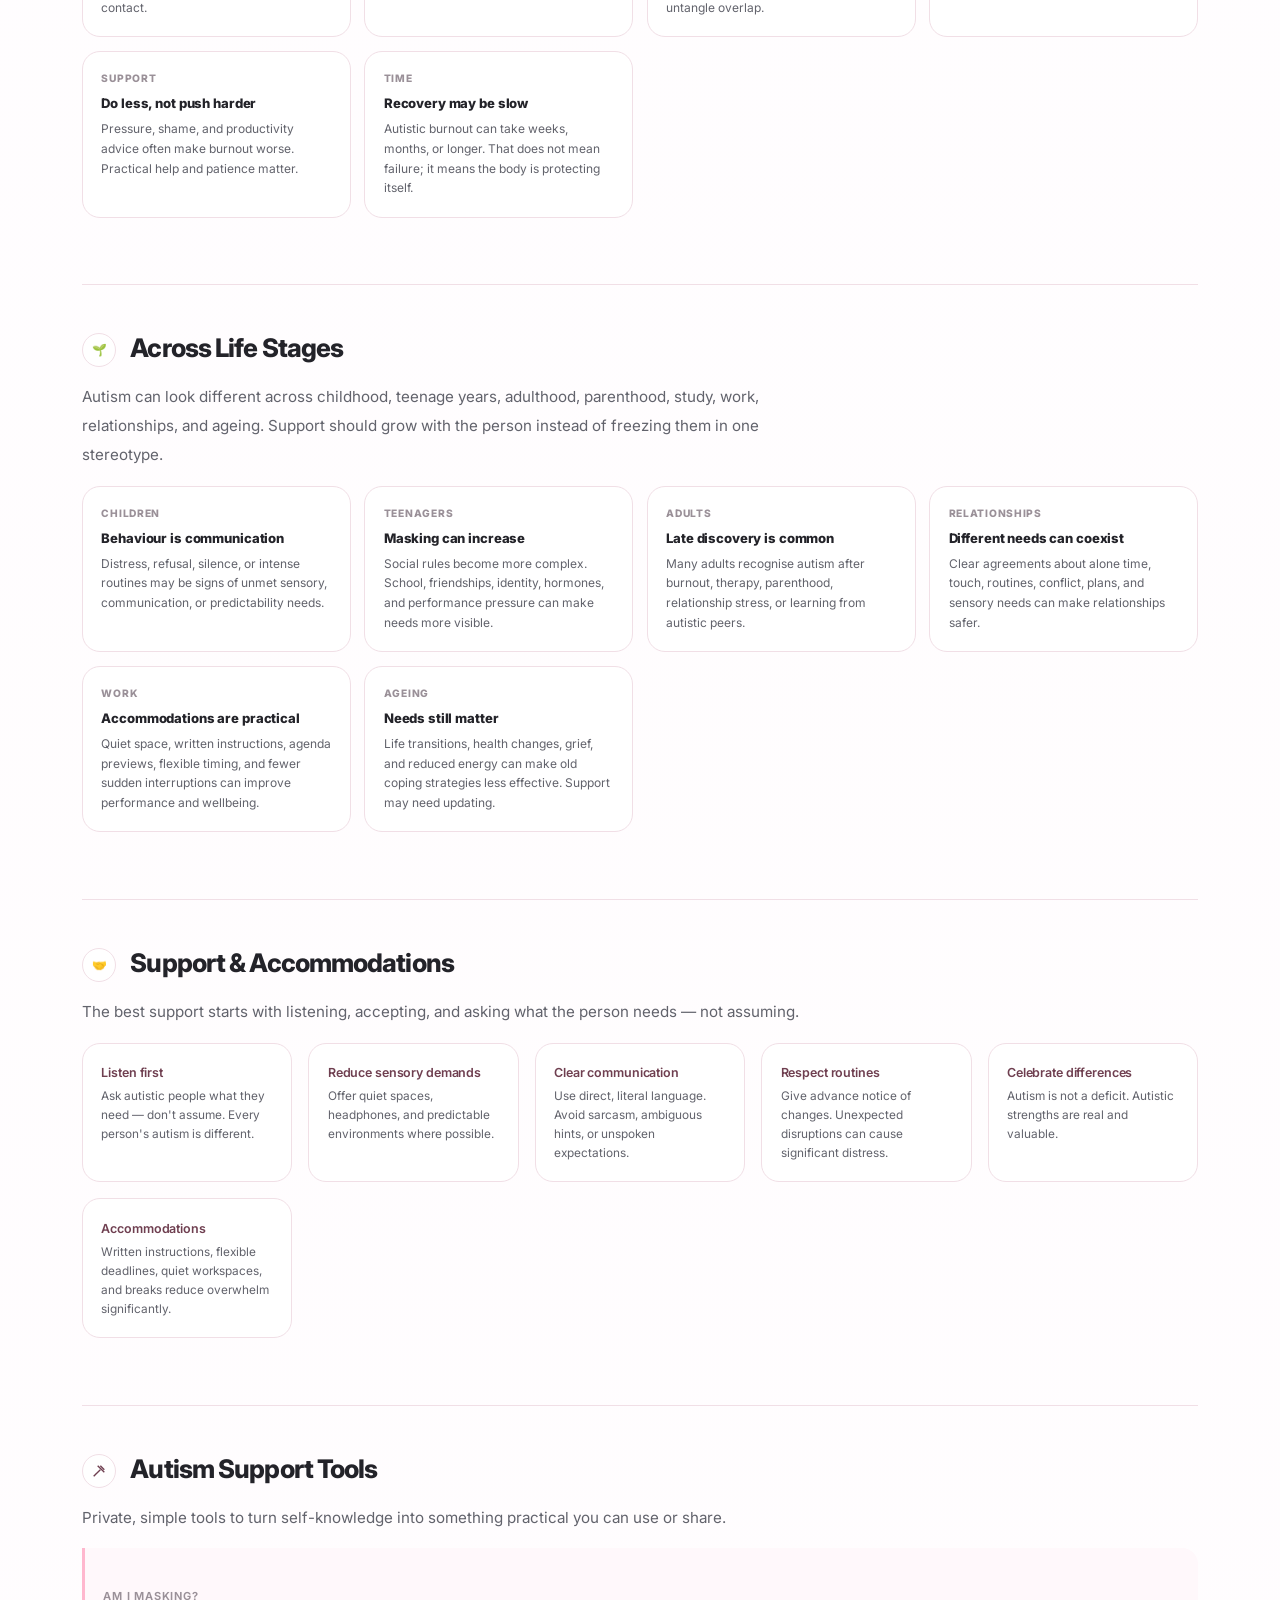
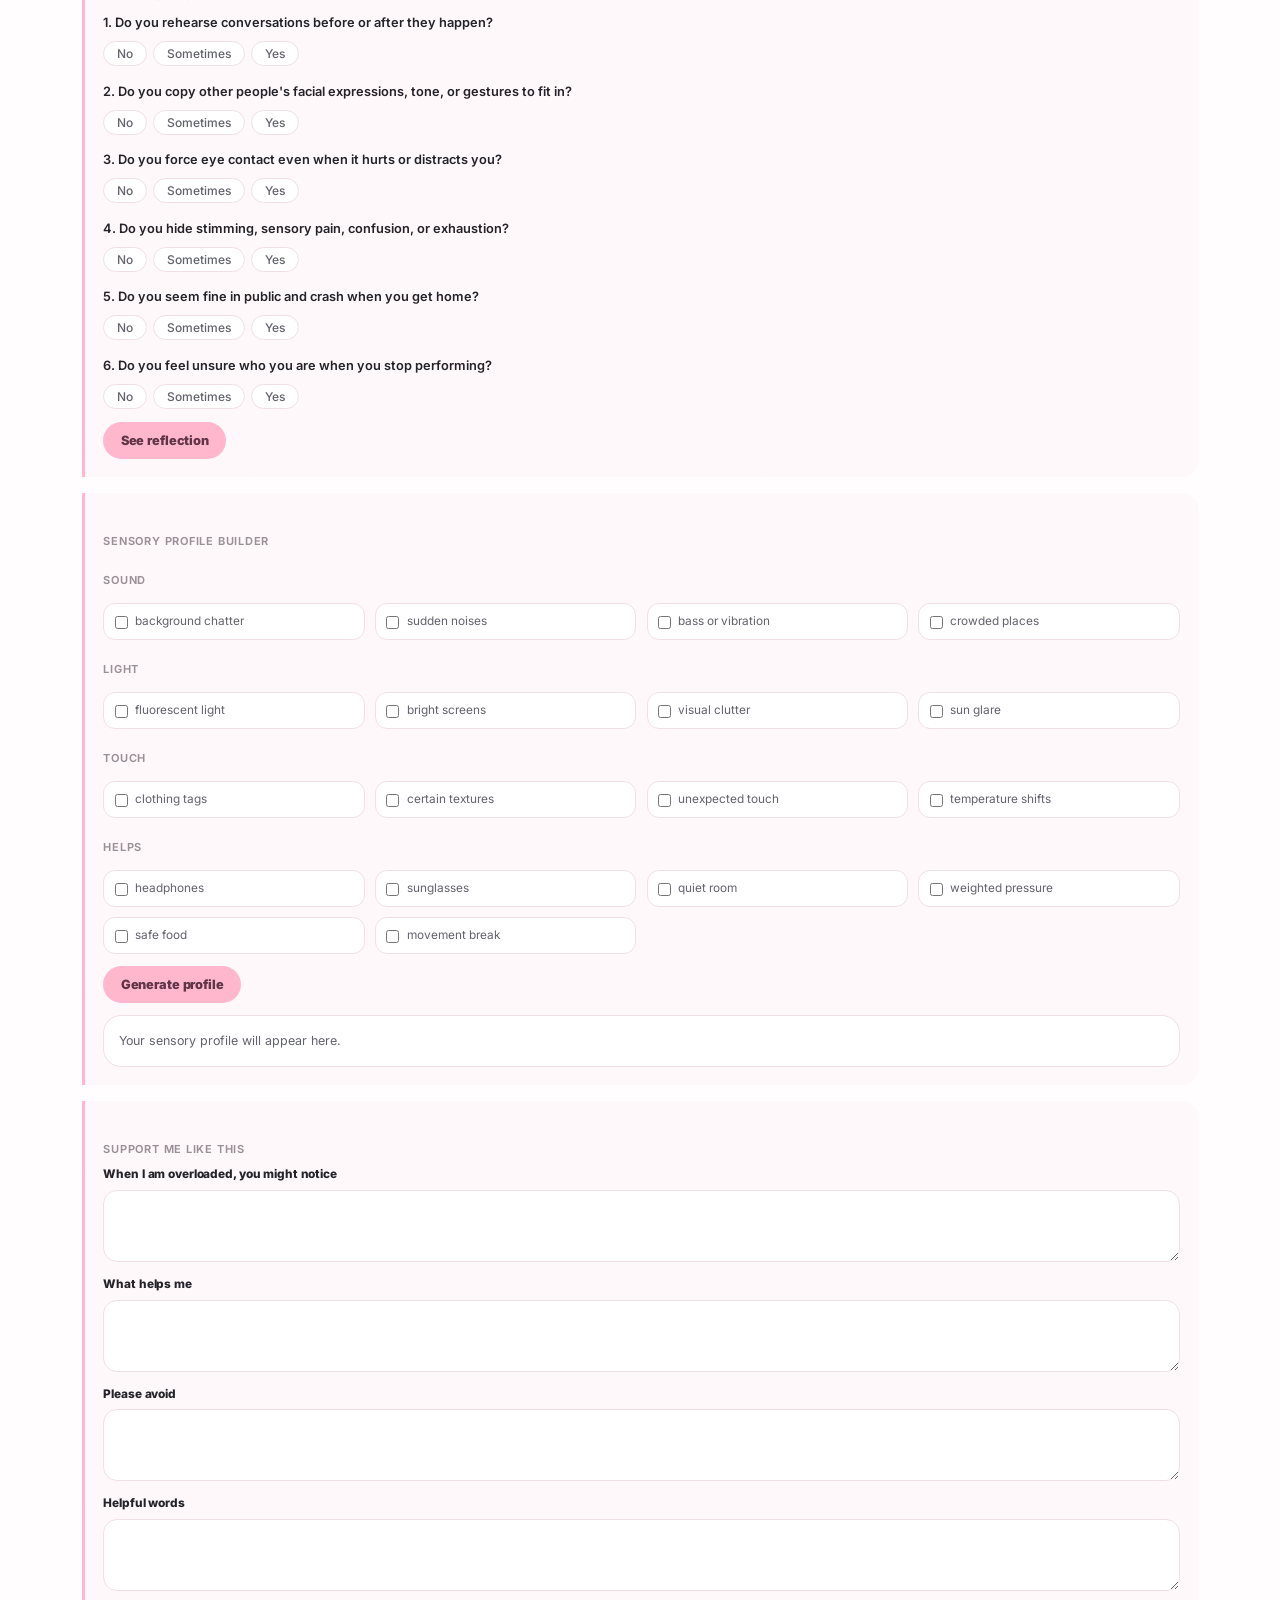
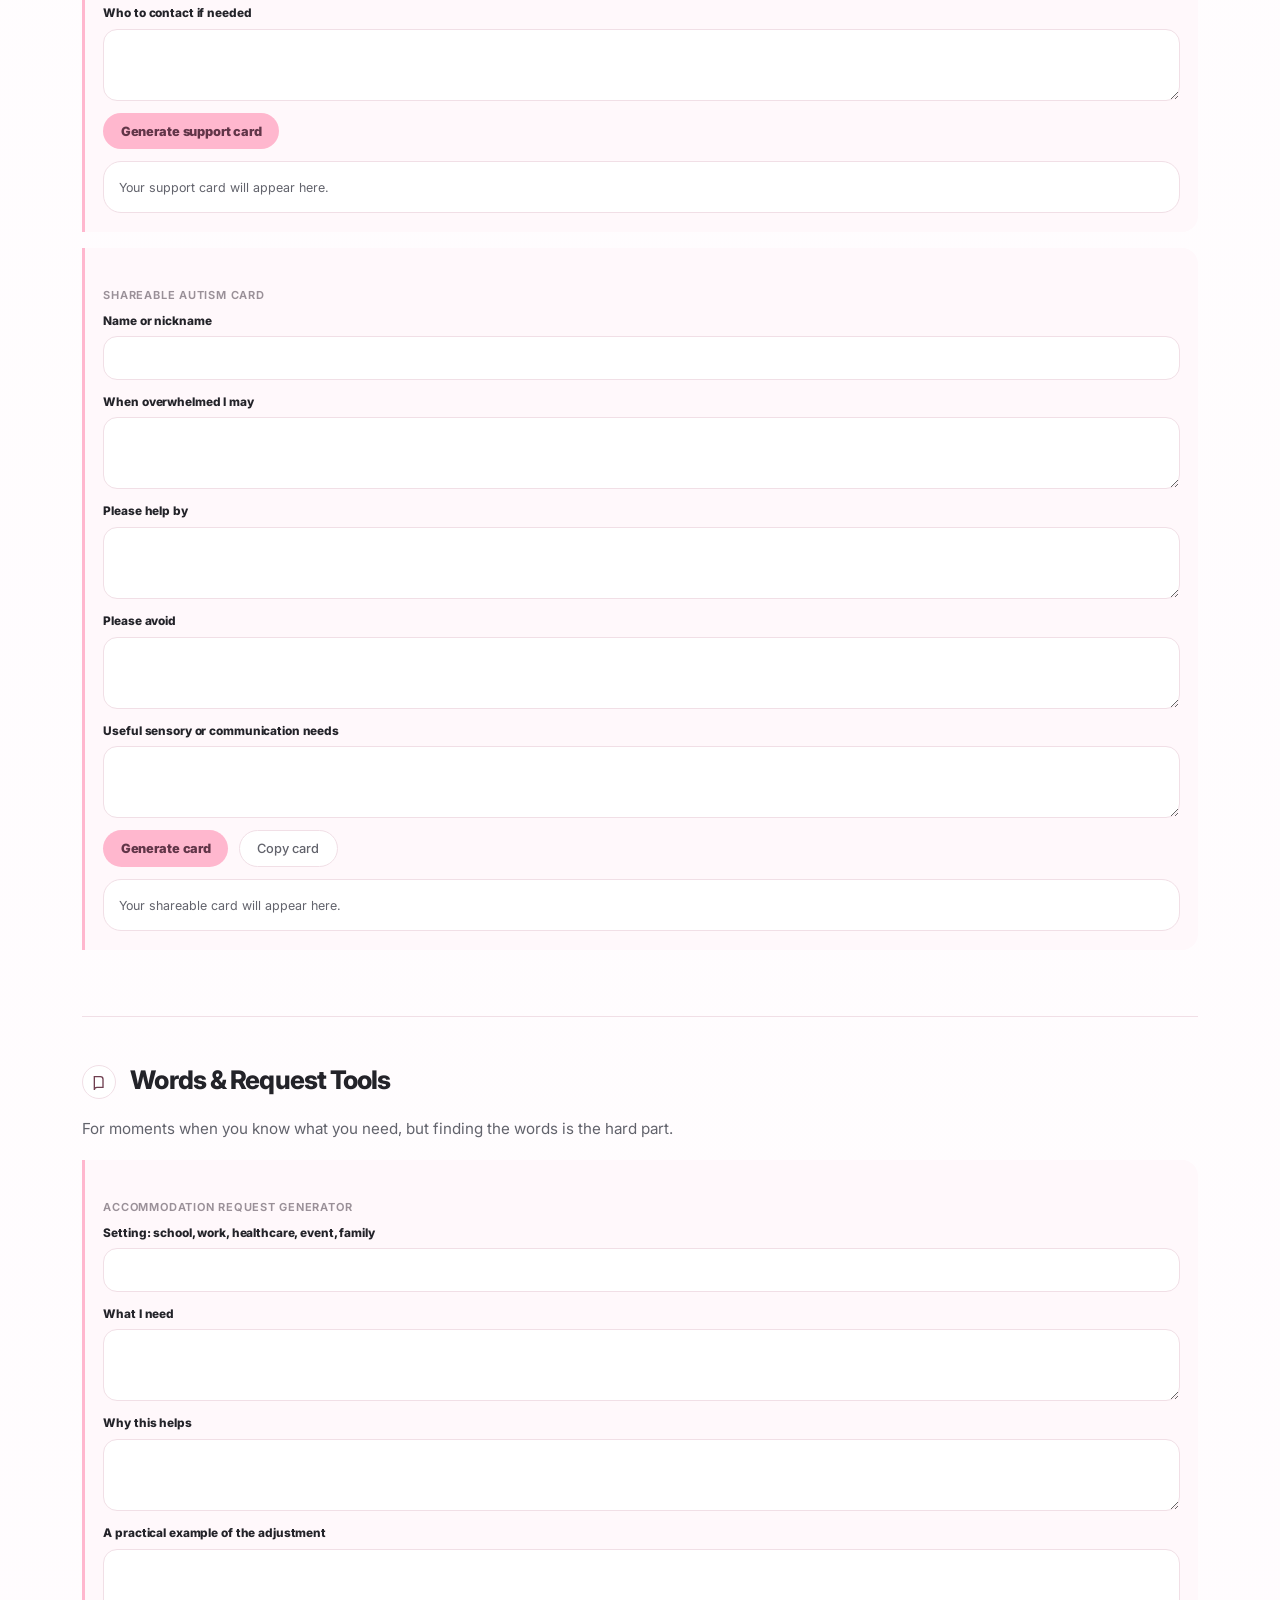
==== commit 7138e105: "Refine Sepp Dekkers supporter copy" ====
--- a/index.html
+++ b/index.html
@@ -239,6 +239,9 @@
 .res-name{font-size:.8rem;font-weight:600;color:var(--text);margin-bottom:.08rem;letter-spacing:-.01em}
 .res-author{font-size:.7rem;color:var(--p-strong);margin-bottom:.3rem;font-weight:500}
 .res-desc{font-size:.74rem;color:var(--text2);line-height:1.6}
+.res-links{display:flex;flex-wrap:wrap;gap:.35rem;margin-top:.65rem}
+.res-link{display:inline-flex;align-items:center;justify-content:center;padding:.36rem .6rem;border:1px solid var(--border);border-radius:var(--r-sm);background:var(--surface2);color:var(--p-strong);text-decoration:none;font-size:.68rem;font-weight:700;line-height:1.2}
+.res-link:hover{opacity:.86}
 
 /* ── AUTISM DEEPENING ── */
 .info-grid{display:grid;grid-template-columns:repeat(auto-fill,minmax(230px,1fr));gap:1rem;margin-top:1rem}
@@ -3383,8 +3386,8 @@
 };
 
 const AUT_RES={
-  en:{sections:[{title:"Books",icon:"📚",items:[{name:"The Reason I Jump",author:"Naoki Higashida",desc:"A deeply personal account of autism from a non-speaking autistic person."},{name:"Unmasking Autism",author:"Devon Price",desc:"A powerful exploration of masking, identity, and autistic burnout."},{name:"Divergent Mind",author:"Jenara Nerenberg",desc:"Explores sensory processing and neurodivergence in women."},{name:"The Autistic Brain",author:"Temple Grandin",desc:"First-person insight from one of the most well-known autistic scientists and advocates."}]},{title:"Websites",icon:"🌐",items:[{name:"ASAN",author:"autisticadvocacy.org",desc:"Run by and for autistic people. Disability rights, acceptance, and community."},{name:"NVA (Netherlands)",author:"autisme.nl",desc:"Dutch national autism association. Resources, support, and diagnosis information."},{name:"Autism-Europe",author:"autismeurope.org",desc:"Pan-European autism organisation connecting national societies."},{name:"Autism Science Foundation",author:"autismsciencefoundation.org",desc:"Science-based autism research and family resources."}]},{title:"Apps & Tools",icon:"📱",items:[{name:"Tiimo",author:"iOS & Android",desc:"Visual planning app designed for neurodivergent people. Great for daily structure."},{name:"Headspace",author:"iOS & Android",desc:"Some autistic people find guided mindfulness very helpful."},{name:"Freedom",author:"iOS & Android",desc:"Screen-time management. Helpful for focus and sensory regulation."}]},{title:"Community",icon:"🤝",items:[{name:"Wrong Planet",author:"wrongplanet.net",desc:"Online community and forum for autistic people and their families."},{name:"Reddit — r/autism",author:"reddit.com/r/autism",desc:"Large peer community. Genuinely helpful for shared experiences."},{name:"AWN Network",author:"awnnetwork.org",desc:"Resources specifically for autistic women and non-binary people."}]}]},
-  nl:{sections:[{title:"Boeken",icon:"📚",items:[{name:"De Reden Waarom Ik Spring",author:"Naoki Higashida",desc:"Een diep persoonlijk verslag van autisme."},{name:"Ongemaskerd: Autisme Onthuld",author:"Devon Price",desc:"Een krachtige verkenning van masking, identiteit en autistische burn-out."},{name:"Divergent Mind",author:"Jenara Nerenberg",desc:"Verkent sensorische verwerking en neurodiversiteit bij vrouwen."},{name:"Het Autistische Brein",author:"Temple Grandin",desc:"Eerste-persoons inzicht van een bekende autistische wetenschapper."}]},{title:"Websites",icon:"🌐",items:[{name:"NVA",author:"autisme.nl",desc:"Nederlandse nationale autismevereniging."},{name:"Autisme Centraal",author:"autismecentraal.be",desc:"Belgische organisatie voor autismezorg en ondersteuning."},{name:"Autism-Europe",author:"autismeurope.org",desc:"Pan-Europese autismeorganisatie."},{name:"ASAN",author:"autisticadvocacy.org",desc:"Geleid door en voor autistische mensen."}]},{title:"Apps & Tools",icon:"📱",items:[{name:"Tiimo",author:"iOS & Android",desc:"Visuele planningsapp ontworpen voor neurodivergente mensen."},{name:"Headspace",author:"iOS & Android",desc:"Sommige autistische mensen vinden begeleide mindfulness erg nuttig."},{name:"Freedom",author:"iOS & Android",desc:"Schermtijdbeheer. Nuttig voor focus en sensorische regulatie."}]},{title:"Gemeenschap",icon:"🤝",items:[{name:"Wrong Planet",author:"wrongplanet.net",desc:"Online gemeenschap en forum voor autistische mensen."},{name:"Reddit — r/autism",author:"reddit.com/r/autism",desc:"Grote peer-gemeenschap. Echt nuttig voor gedeelde ervaringen."},{name:"AWN Netwerk",author:"awnnetwork.org",desc:"Gemeenschap specifiek voor autistische vrouwen en non-binaire mensen."}]}]}
+  en:{sections:[{title:"Books",icon:"📚",items:[{name:"The Reason I Jump",author:"Naoki Higashida",desc:"A deeply personal account of autism from a non-speaking autistic person."},{name:"Unmasking Autism",author:"Devon Price",desc:"A powerful exploration of masking, identity, and autistic burnout."},{name:"Divergent Mind",author:"Jenara Nerenberg",desc:"Explores sensory processing and neurodivergence in women."},{name:"The Autistic Brain",author:"Temple Grandin",desc:"First-person insight from one of the most well-known autistic scientists and advocates."}]},{title:"Websites",icon:"🌐",items:[{name:"ASAN",author:"autisticadvocacy.org",desc:"Run by and for autistic people. Disability rights, acceptance, and community."},{name:"NVA (Netherlands)",author:"autisme.nl",desc:"Dutch national autism association. Resources, support, and diagnosis information."},{name:"Autism-Europe",author:"autismeurope.org",desc:"Pan-European autism organisation connecting national societies."},{name:"Autism Science Foundation",author:"autismsciencefoundation.org",desc:"Science-based autism research and family resources."}]},{title:"Apps & Tools",icon:"📱",items:[{name:"Tiimo",author:"iOS & Android",desc:"Visual planning app designed for neurodivergent people. Great for daily structure."},{name:"Headspace",author:"iOS & Android",desc:"Some autistic people find guided mindfulness very helpful."},{name:"Freedom",author:"iOS & Android",desc:"Screen-time management. Helpful for focus and sensory regulation."}]},{title:"Community",icon:"🤝",items:[{name:"Wrong Planet",author:"wrongplanet.net",desc:"Online community and forum for autistic people and their families."},{name:"Reddit — r/autism",author:"reddit.com/r/autism",desc:"Large peer community. Genuinely helpful for shared experiences."},{name:"AWN Network",author:"awnnetwork.org",desc:"Resources specifically for autistic women and non-binary people."},{name:"Sepp Dekkers",author:"Creator supporting JourHelp",desc:"Creator who supports JourHelp.",links:[{label:"Website",url:"https://seppdekkers.carrd.co/"},{label:"Instagram",url:"https://www.instagram.com/sjepperd/"},{label:"LinkedIn",url:"https://www.linkedin.com/feed/update/urn:li:activity:7450820127798956032/?utm_source=share&utm_medium=member_desktop&rcm=ACoAAGVMNisBIJ8OXiqLiRvRsaLfbE_aQt19pz8"}]}]}]},
+  nl:{sections:[{title:"Boeken",icon:"📚",items:[{name:"De Reden Waarom Ik Spring",author:"Naoki Higashida",desc:"Een diep persoonlijk verslag van autisme."},{name:"Ongemaskerd: Autisme Onthuld",author:"Devon Price",desc:"Een krachtige verkenning van masking, identiteit en autistische burn-out."},{name:"Divergent Mind",author:"Jenara Nerenberg",desc:"Verkent sensorische verwerking en neurodiversiteit bij vrouwen."},{name:"Het Autistische Brein",author:"Temple Grandin",desc:"Eerste-persoons inzicht van een bekende autistische wetenschapper."}]},{title:"Websites",icon:"🌐",items:[{name:"NVA",author:"autisme.nl",desc:"Nederlandse nationale autismevereniging."},{name:"Autisme Centraal",author:"autismecentraal.be",desc:"Belgische organisatie voor autismezorg en ondersteuning."},{name:"Autism-Europe",author:"autismeurope.org",desc:"Pan-Europese autismeorganisatie."},{name:"ASAN",author:"autisticadvocacy.org",desc:"Geleid door en voor autistische mensen."}]},{title:"Apps & Tools",icon:"📱",items:[{name:"Tiimo",author:"iOS & Android",desc:"Visuele planningsapp ontworpen voor neurodivergente mensen."},{name:"Headspace",author:"iOS & Android",desc:"Sommige autistische mensen vinden begeleide mindfulness erg nuttig."},{name:"Freedom",author:"iOS & Android",desc:"Schermtijdbeheer. Nuttig voor focus en sensorische regulatie."}]},{title:"Gemeenschap",icon:"🤝",items:[{name:"Wrong Planet",author:"wrongplanet.net",desc:"Online gemeenschap en forum voor autistische mensen."},{name:"Reddit — r/autism",author:"reddit.com/r/autism",desc:"Grote peer-gemeenschap. Echt nuttig voor gedeelde ervaringen."},{name:"AWN Netwerk",author:"awnnetwork.org",desc:"Gemeenschap specifiek voor autistische vrouwen en non-binaire mensen."},{name:"Sepp Dekkers",author:"Creator die JourHelp steunt",desc:"Creator die JourHelp steunt.",links:[{label:"Website",url:"https://seppdekkers.carrd.co/"},{label:"Instagram",url:"https://www.instagram.com/sjepperd/"},{label:"LinkedIn",url:"https://www.linkedin.com/feed/update/urn:li:activity:7450820127798956032/?utm_source=share&utm_medium=member_desktop&rcm=ACoAAGVMNisBIJ8OXiqLiRvRsaLfbE_aQt19pz8"}]}]}]}
 };
 
 // ── RENDER ────────────────────────────────────────────────────
@@ -3729,7 +3732,8 @@
   kind==='ocd'?renderOCDResources():renderAutResources();
 }
 function resourceCard(item,kind,topicLabel){
-  return `<div class="res-card"><div class="res-badges"><span class="res-badge">${kind}</span><span class="res-badge">${topicLabel}</span></div><div class="res-name">${item.name}</div><div class="res-author">${item.author}</div><div class="res-desc">${item.desc}</div></div>`;
+  const links=(item.links||[]).map(link=>`<a class="res-link" href="${escapeAttr(link.url)}" target="_blank" rel="noopener">${escapeHtml(link.label)}</a>`).join('');
+  return `<div class="res-card"><div class="res-badges"><span class="res-badge">${kind}</span><span class="res-badge">${topicLabel}</span></div><div class="res-name">${item.name}</div><div class="res-author">${item.author}</div><div class="res-desc">${item.desc}</div>${links?`<div class="res-links">${links}</div>`:''}</div>`;
 }
 function renderOCDCompare(){
   const controls=document.getElementById('ocdCompareControls');
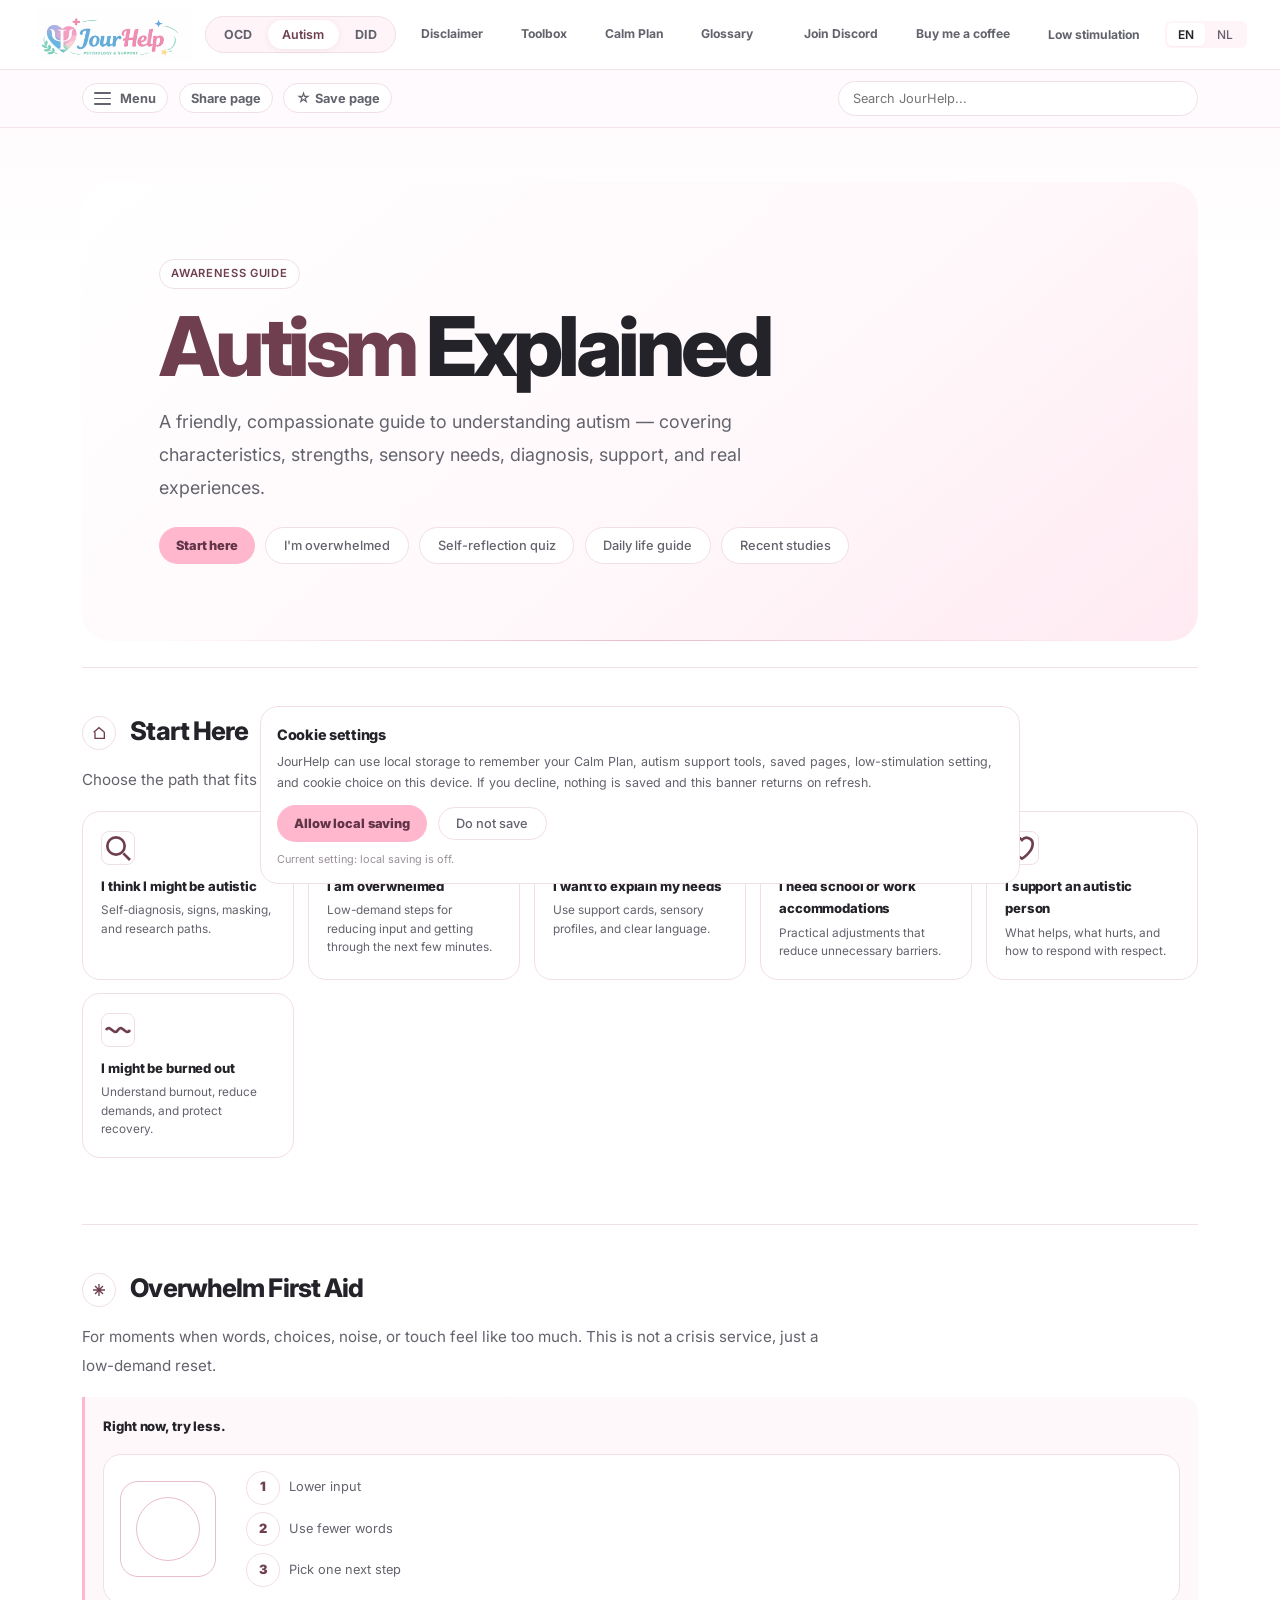
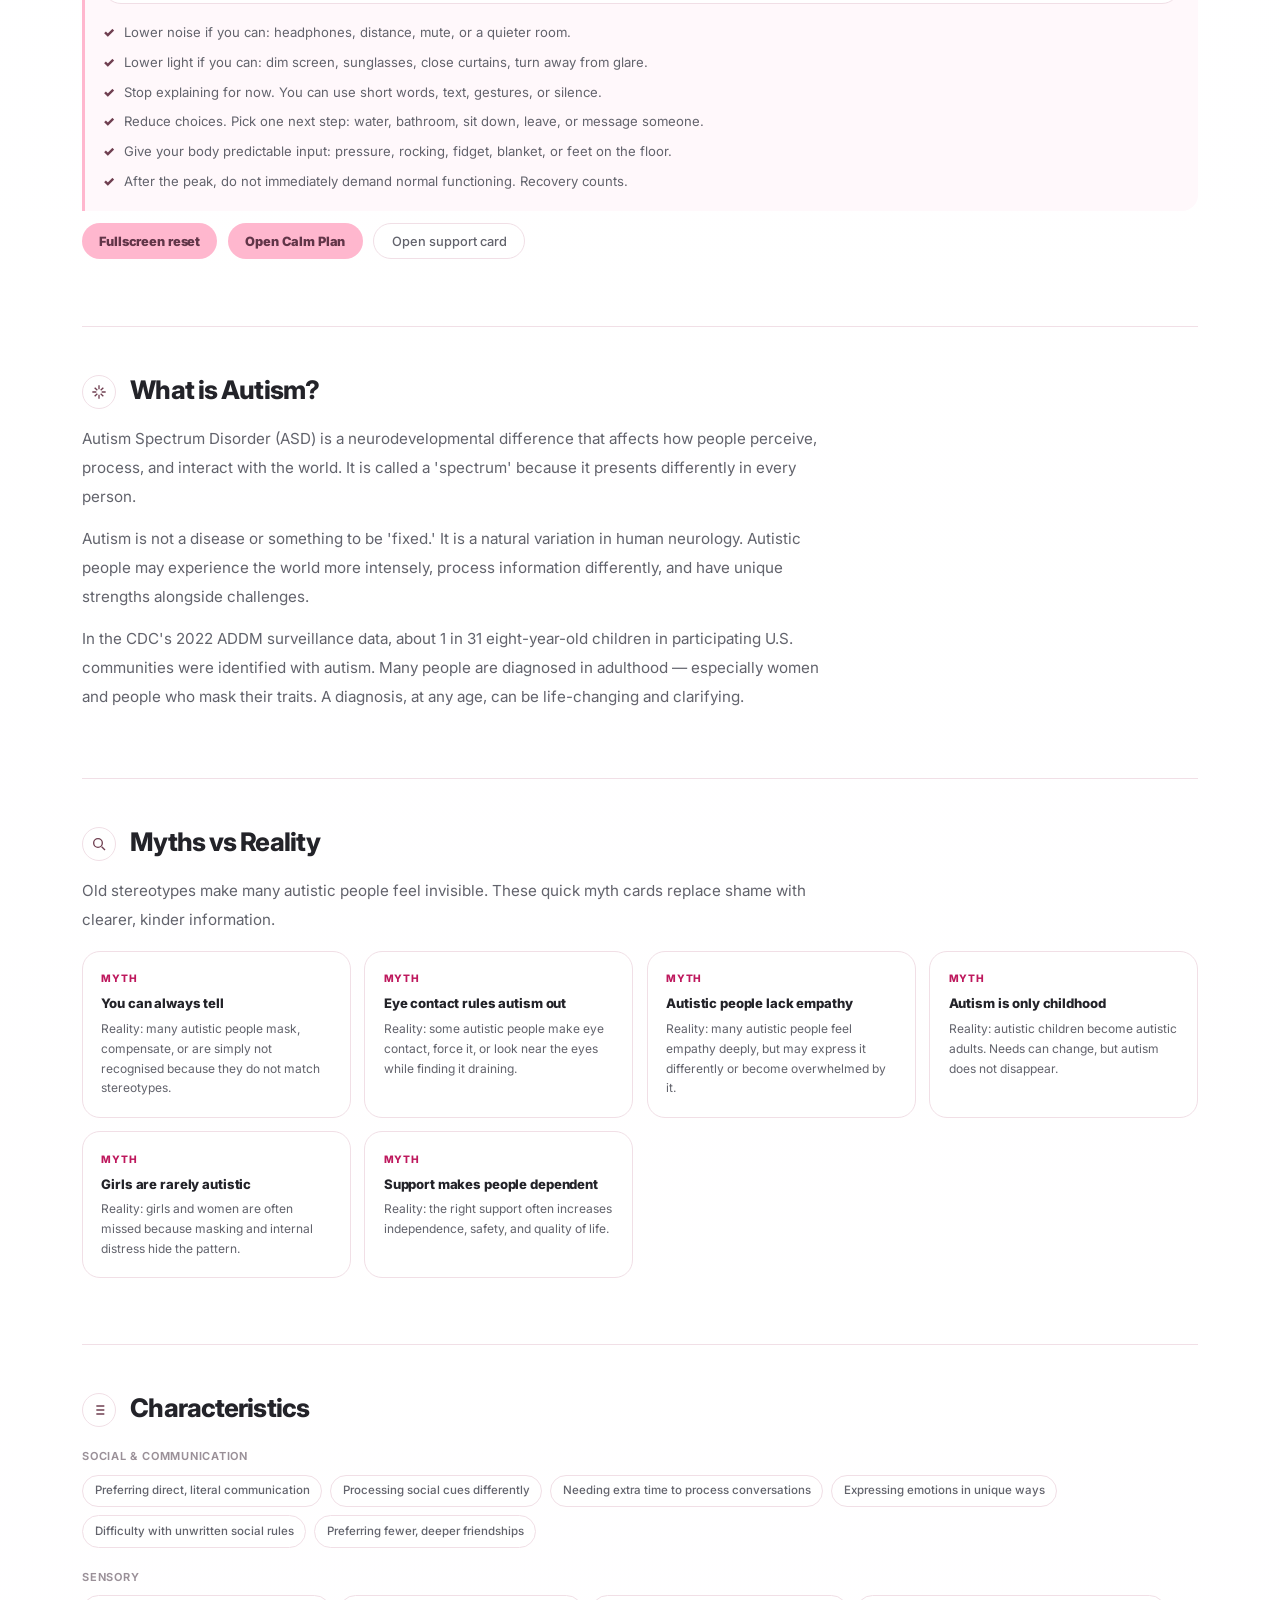
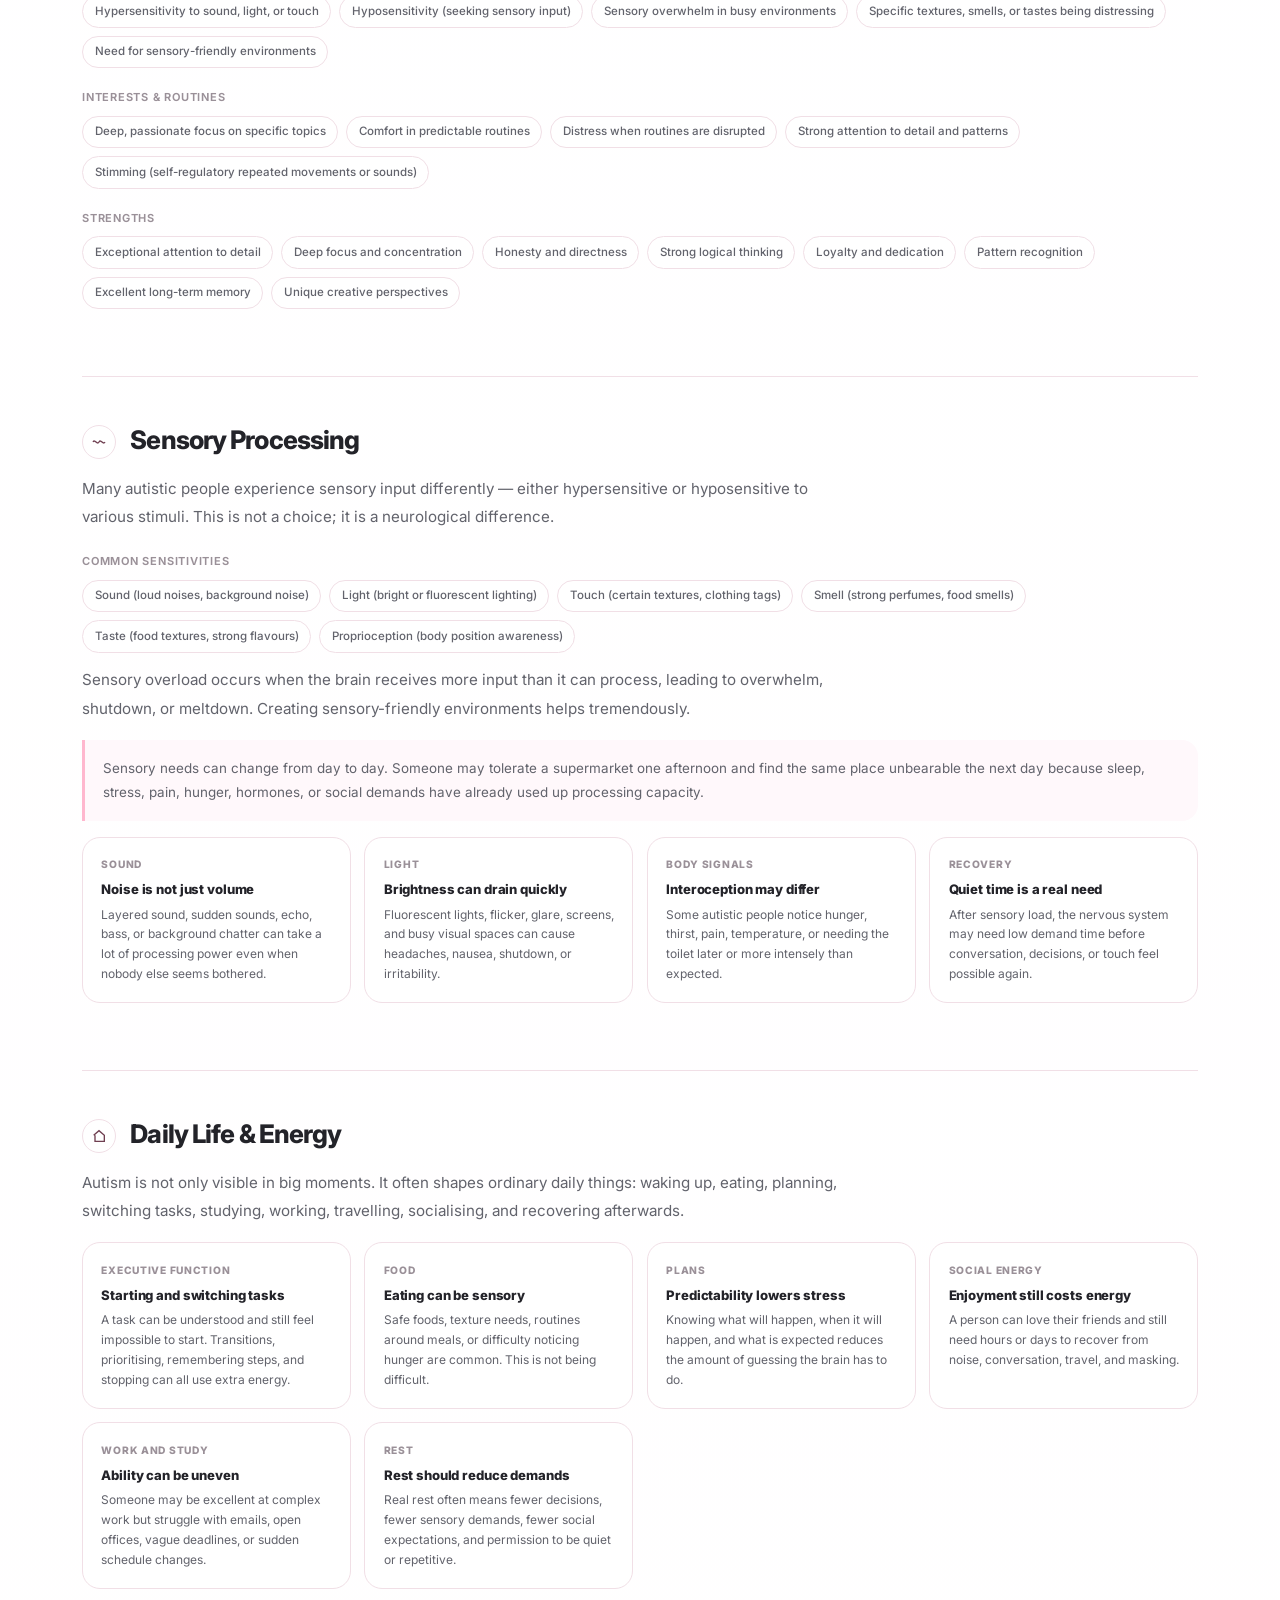
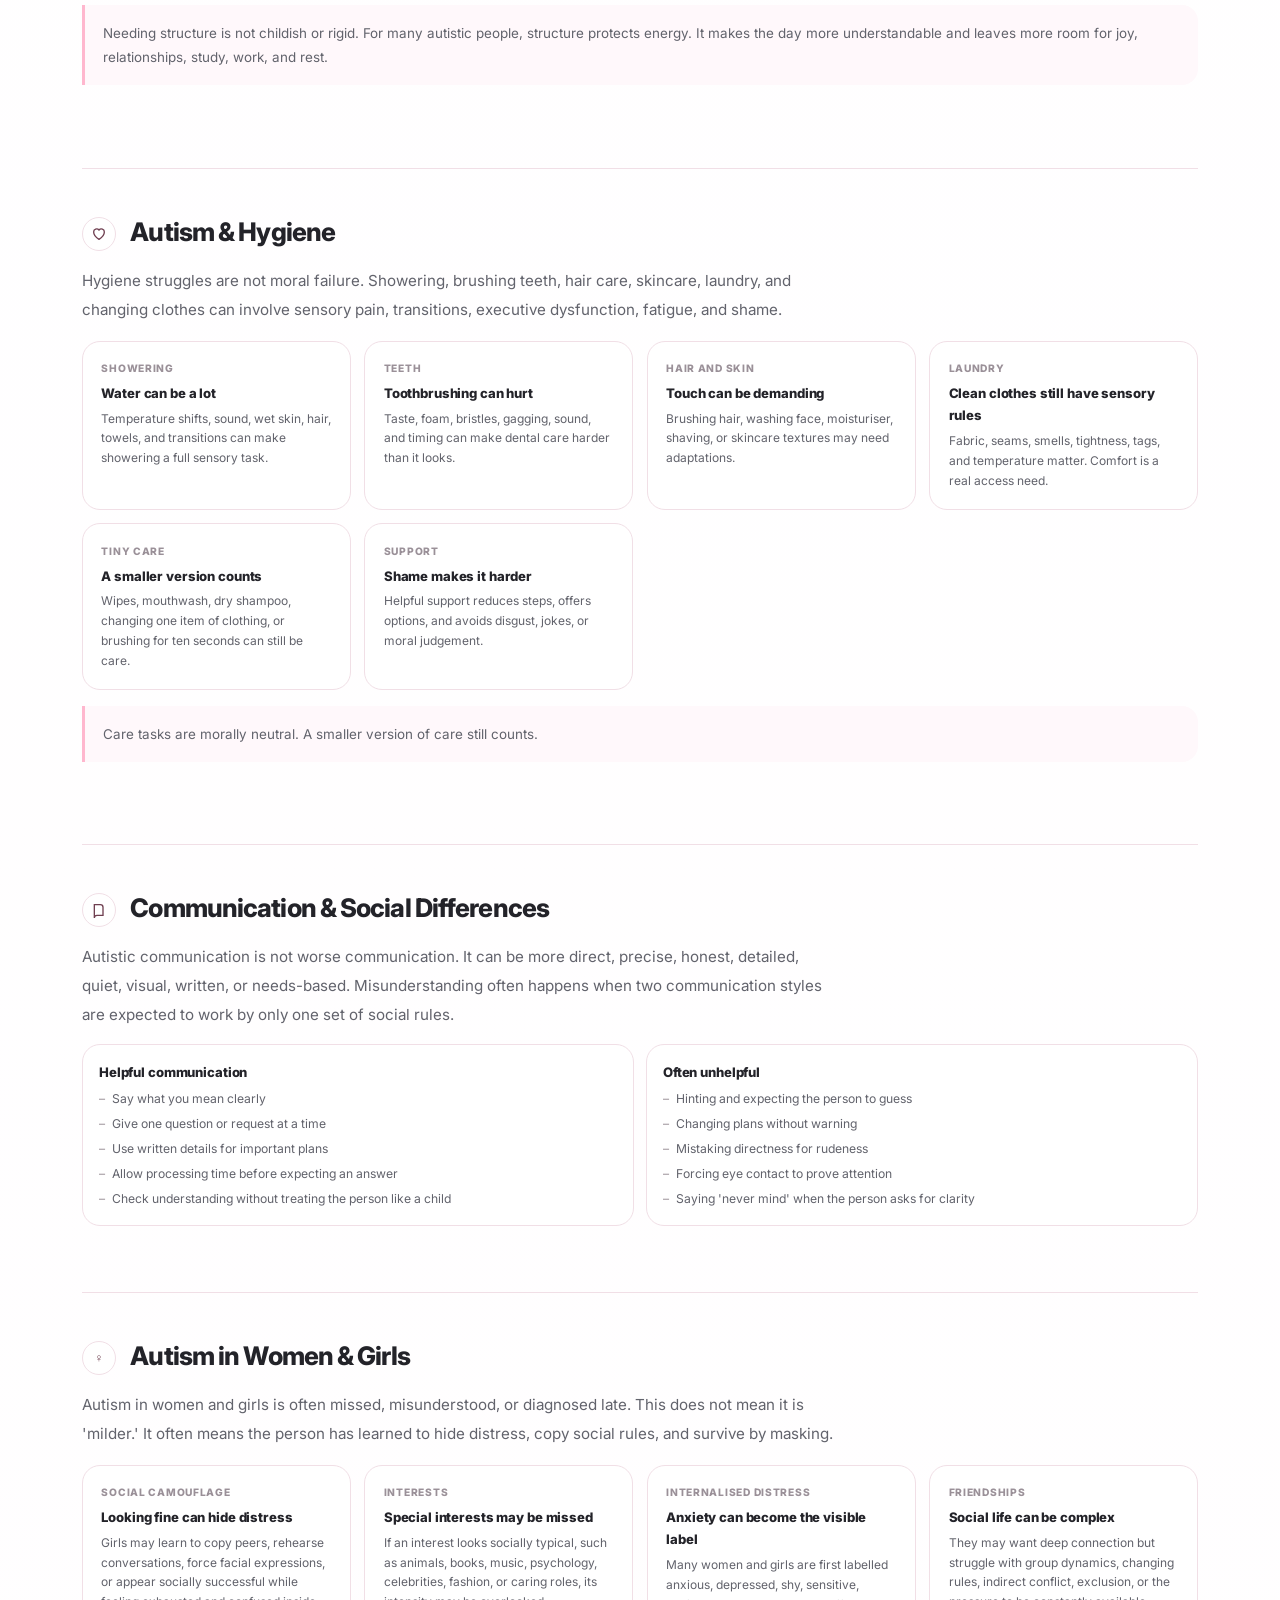
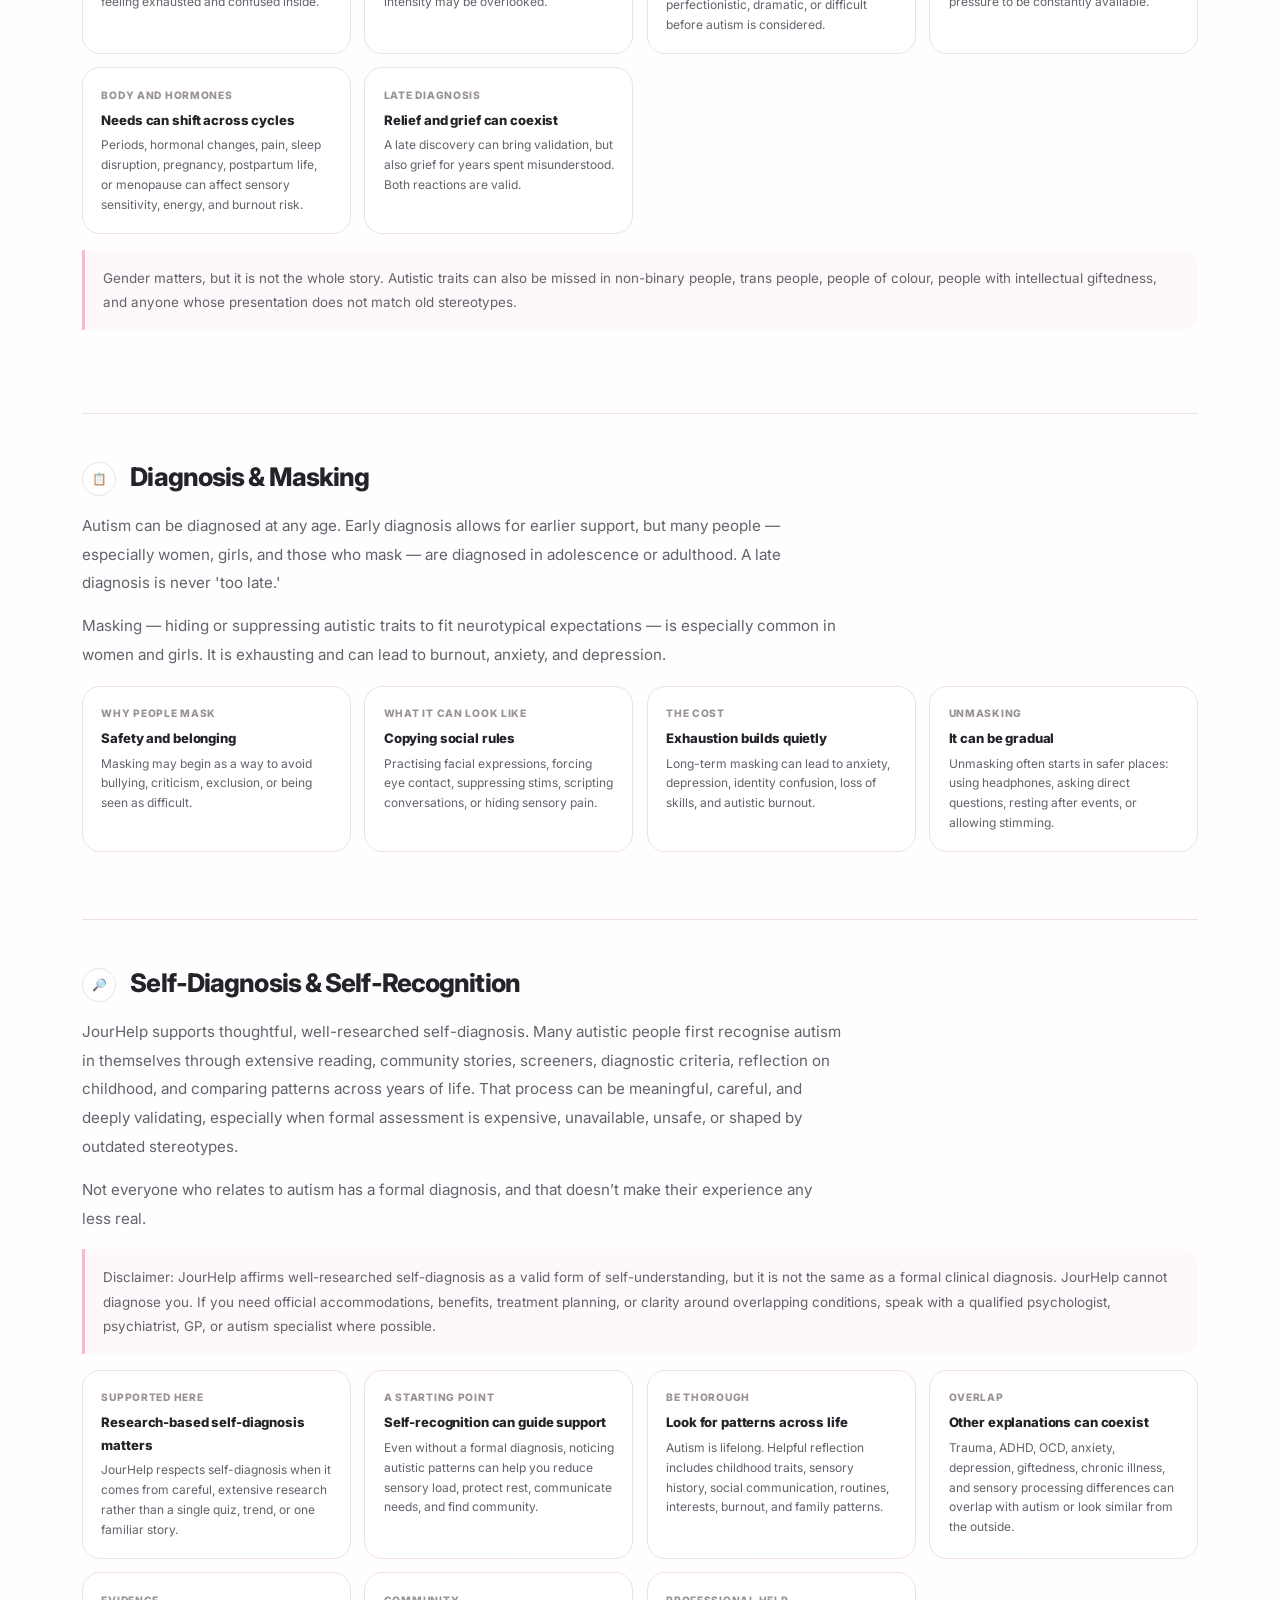
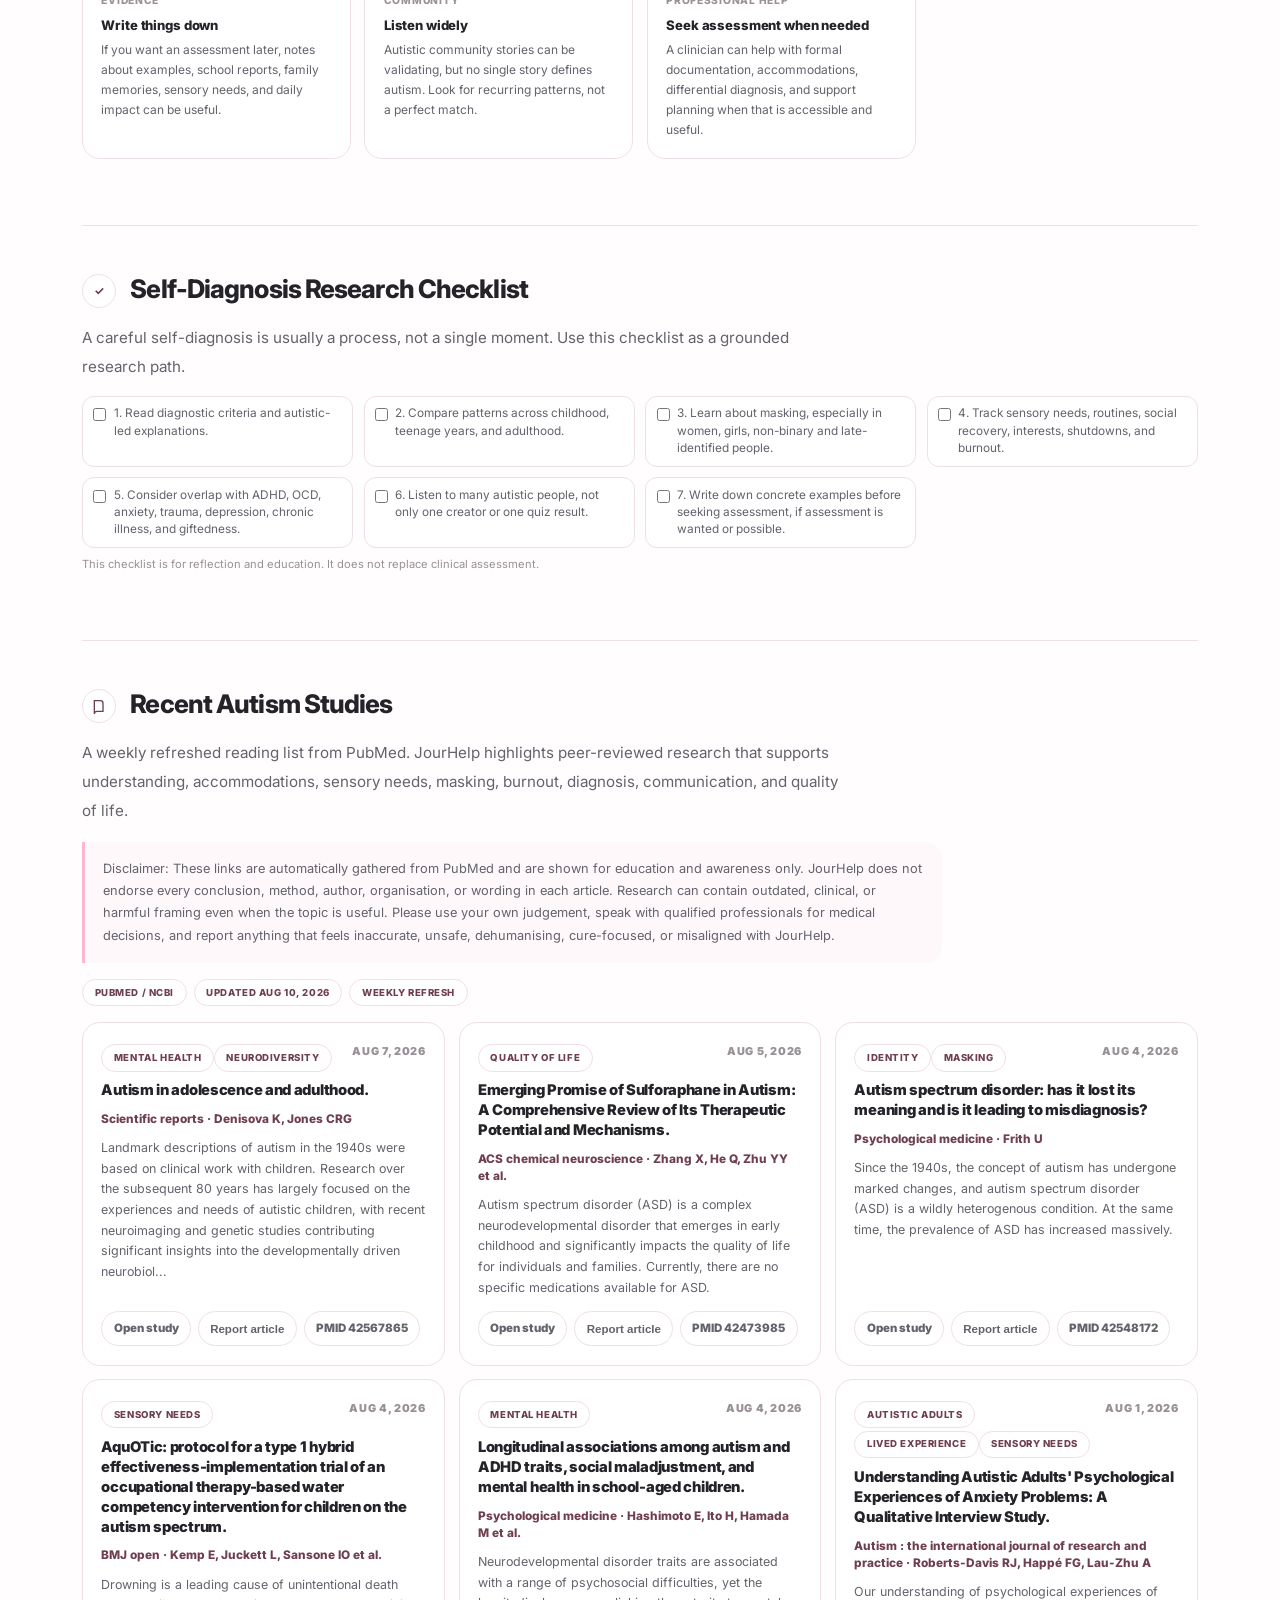
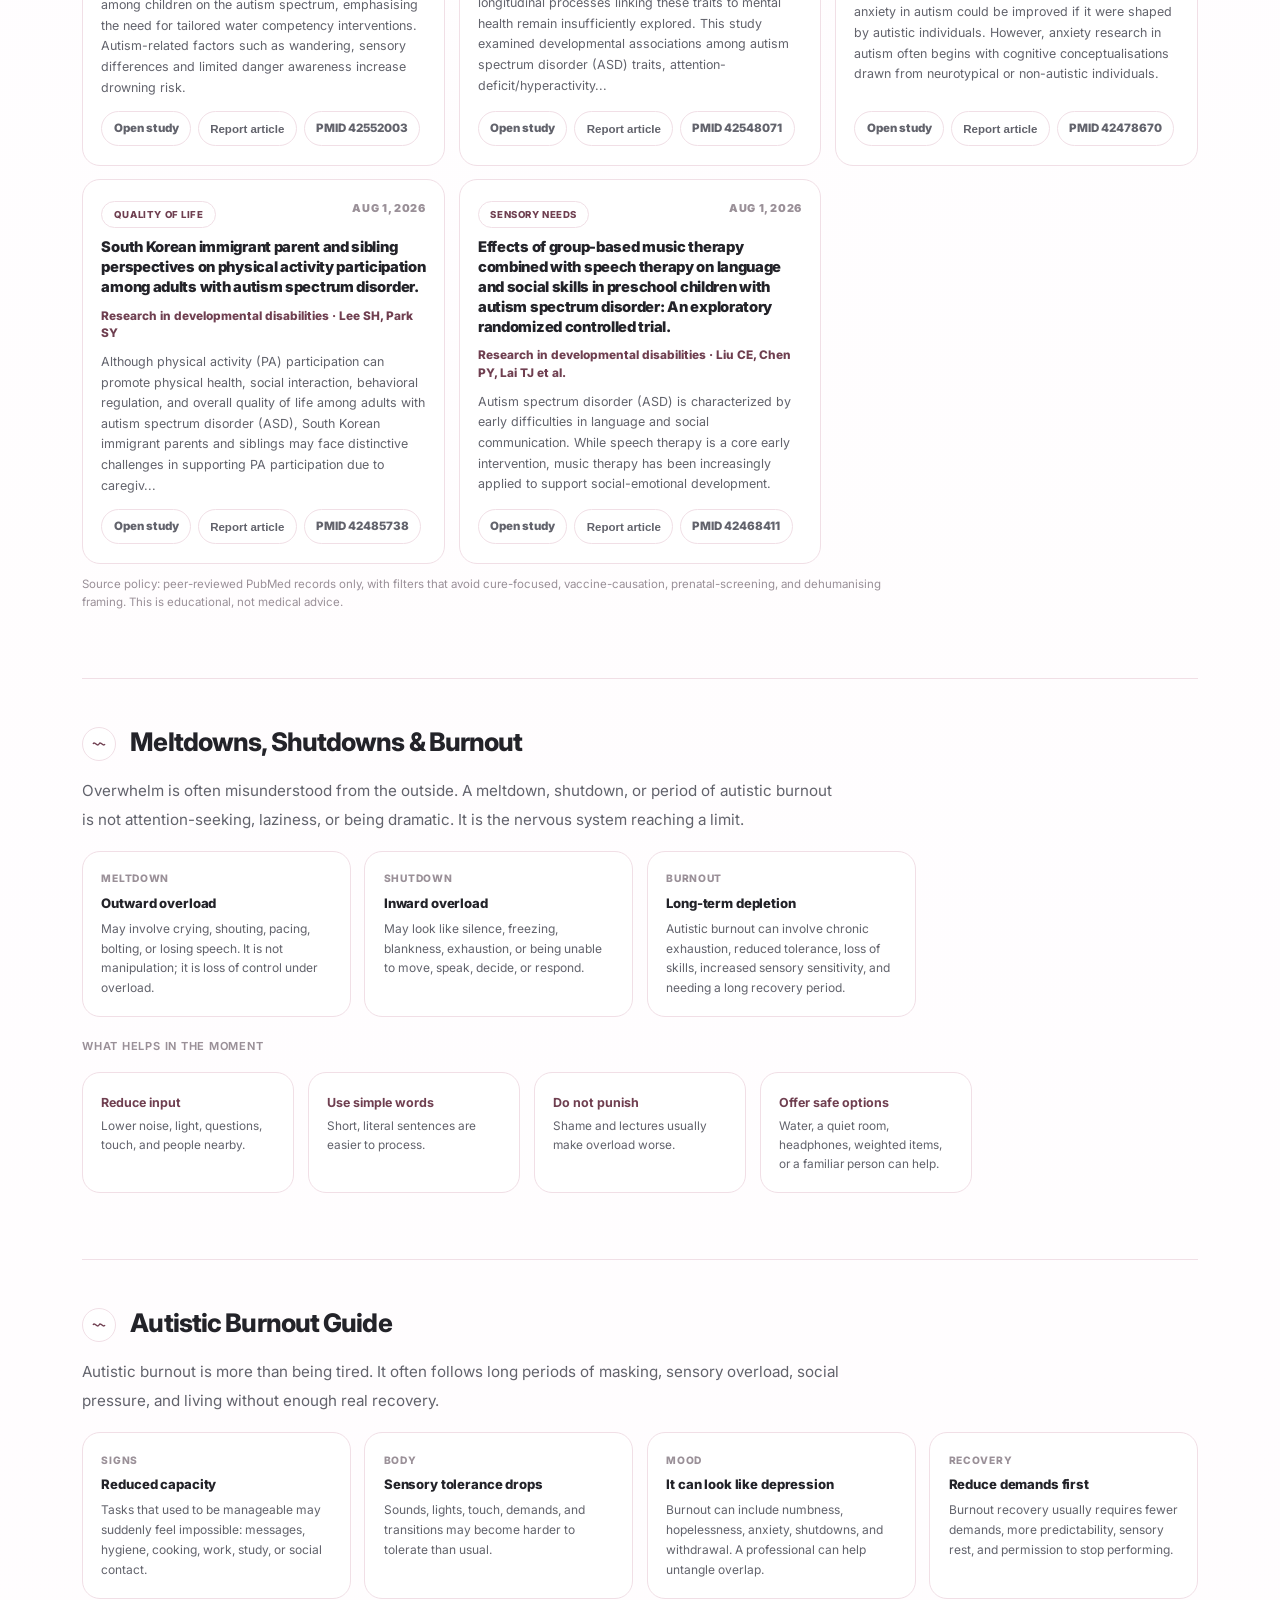
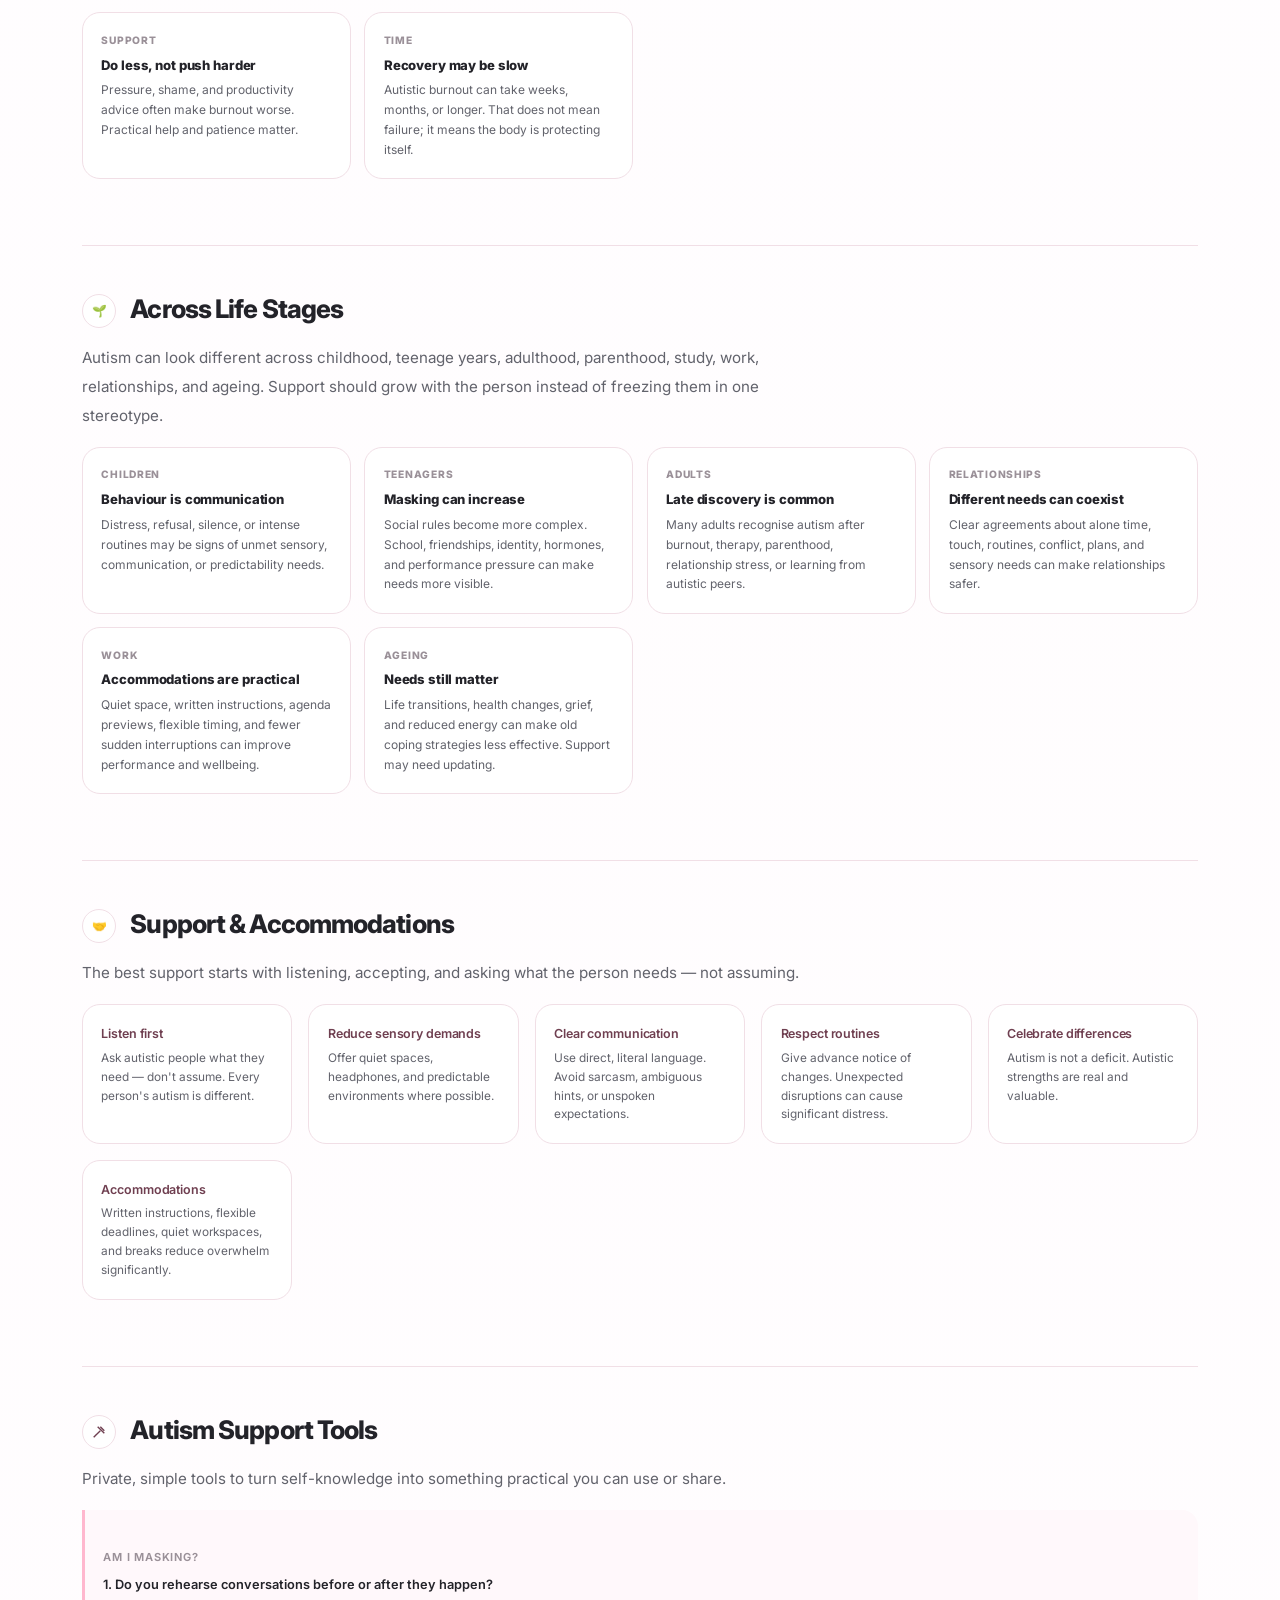
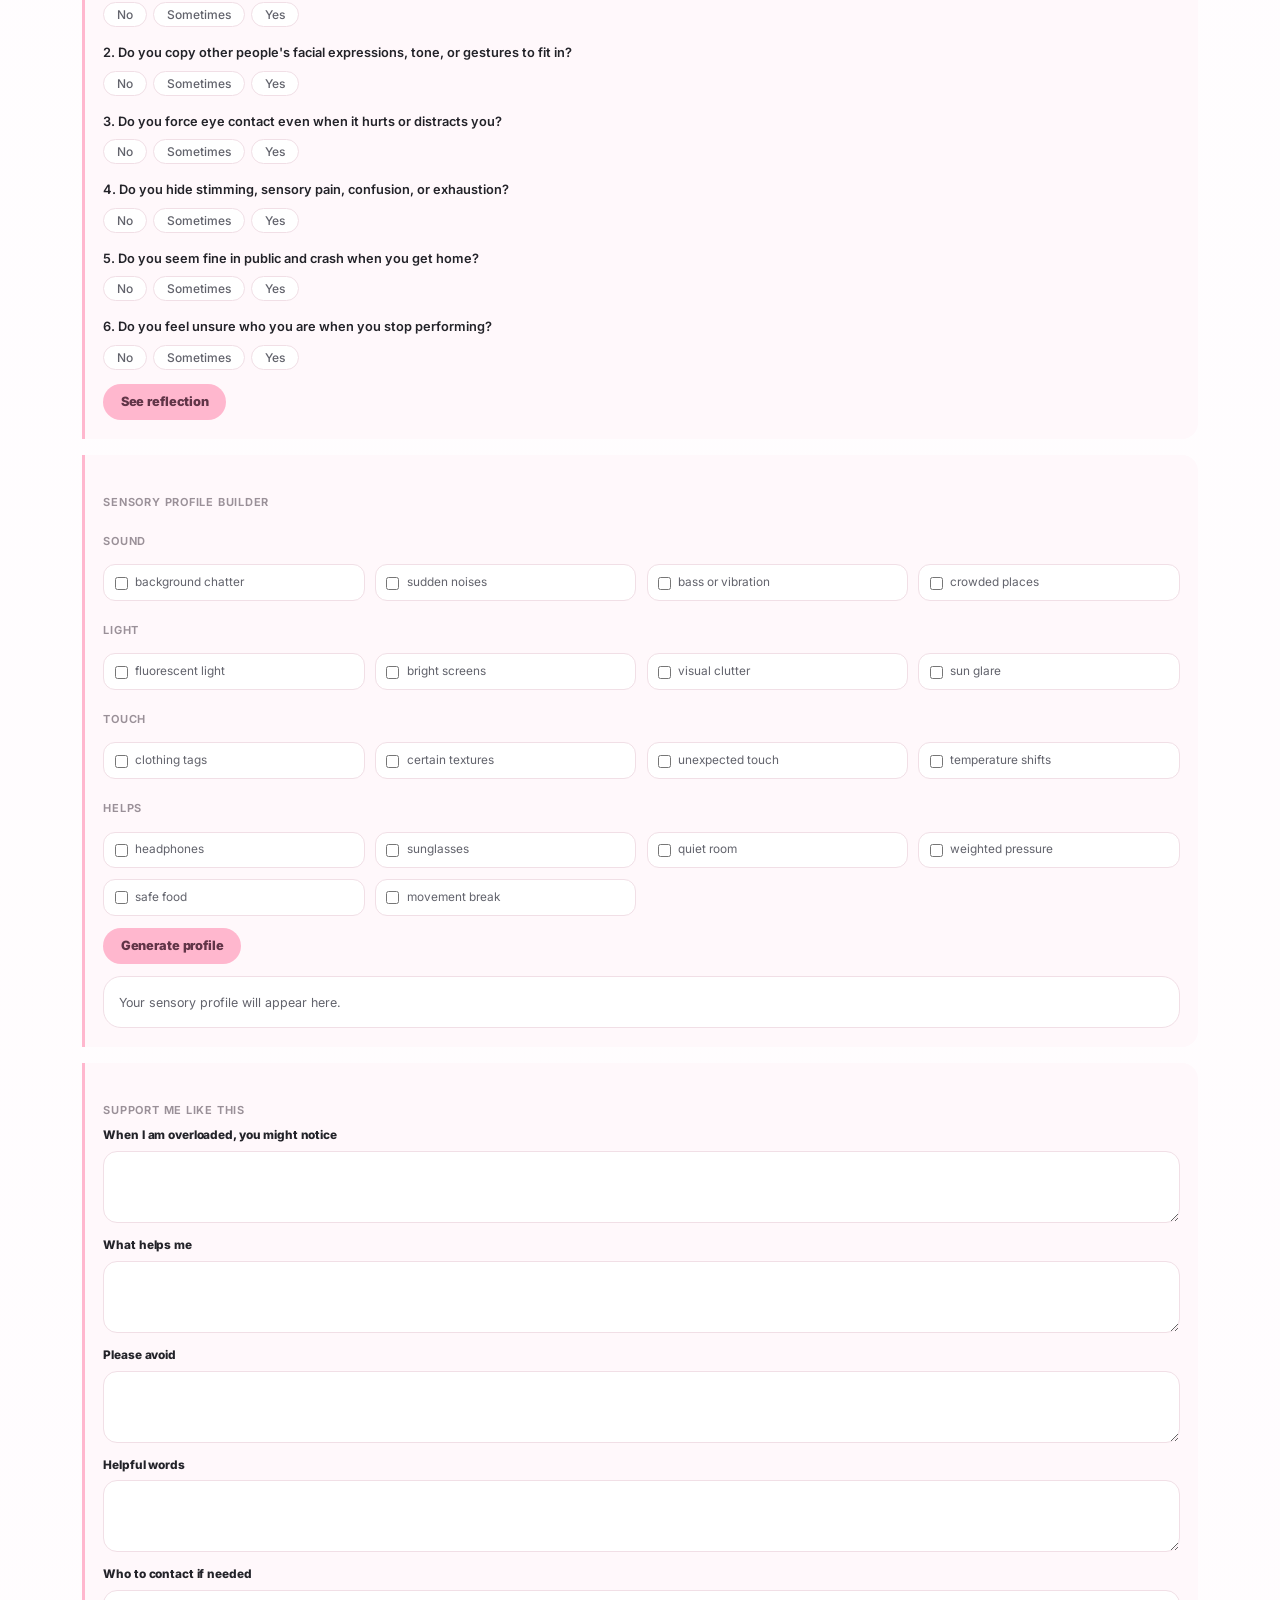
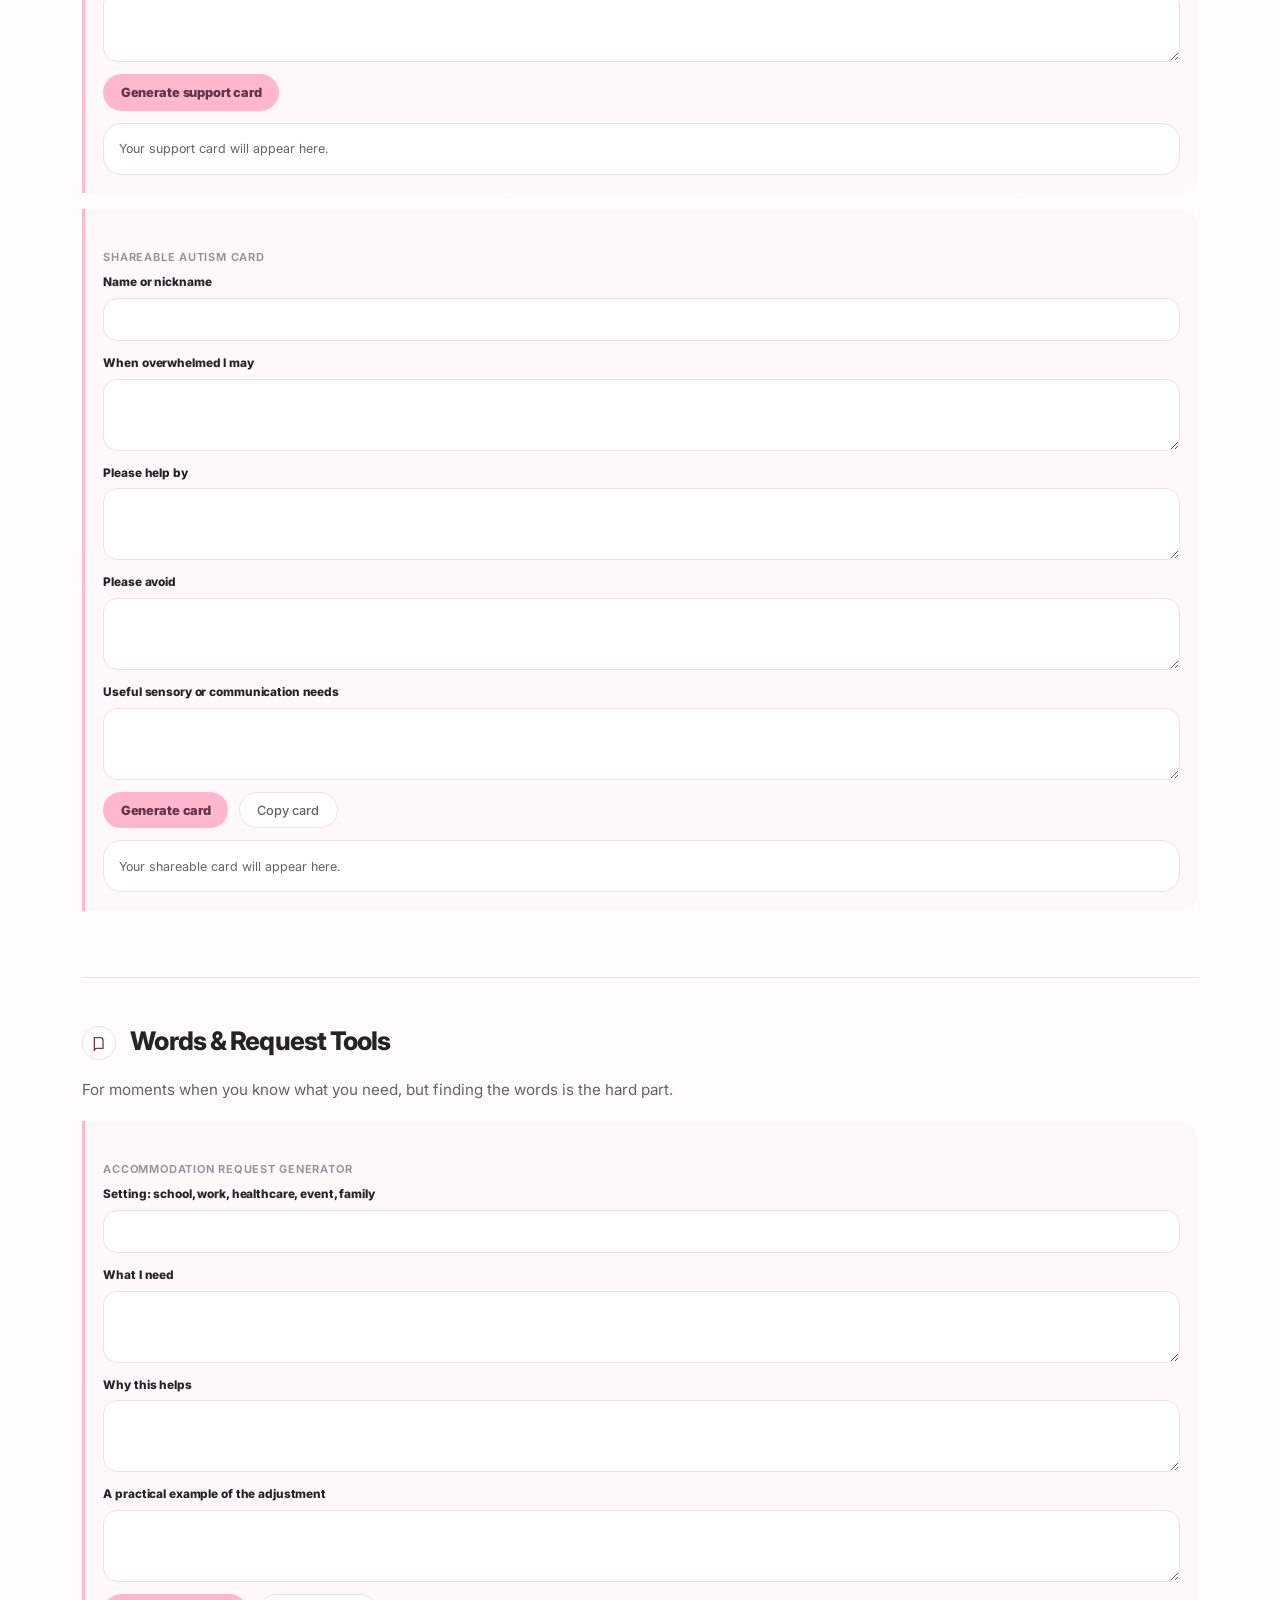
==== commit 795ec0f5: "DID" ====
--- a/index.html
+++ b/index.html
@@ -1099,6 +1099,7 @@
   <div class="topic-tabs">
     <button class="topic-tab" onclick="setTopic('ocd',this)" data-en="OCD" data-nl="OCS">OCD</button>
     <button class="topic-tab active" onclick="setTopic('autism',this)" data-en="Autism" data-nl="Autisme">Autism</button>
+    <button class="topic-tab" onclick="setTopic('did',this)" data-en="DID" data-nl="DIS">DID</button>
   </div>
   <a class="disclaimer-nav" href="#disclaimer" onclick="showPage('disclaimer',null)" data-en="Disclaimer" data-nl="Disclaimer">Disclaimer</a>
   <a class="disclaimer-nav calm-nav" href="#toolbox" onclick="showPage('toolbox',null)" data-en="Toolbox" data-nl="Toolbox">Toolbox</a>
@@ -1325,7 +1326,7 @@
         <div class="divider"></div>
         <p data-en="Autism Spectrum Disorder (ASD) is a neurodevelopmental difference that affects how people perceive, process, and interact with the world. It is called a 'spectrum' because it presents differently in every person." data-nl="Autismespectrumstoornis (ASS) is een neurobiologisch verschil dat van invloed is op hoe mensen de wereld waarnemen, verwerken en ermee omgaan. Het wordt een 'spectrum' genoemd omdat het bij elke persoon anders presenteert.">Autism Spectrum Disorder (ASD) is a neurodevelopmental difference that affects how people perceive, process, and interact with the world. It is called a 'spectrum' because it presents differently in every person.</p>
         <p data-en="Autism is not a disease or something to be 'fixed.' It is a natural variation in human neurology. Autistic people may experience the world more intensely, process information differently, and have unique strengths alongside challenges." data-nl="Autisme is geen ziekte en hoeft niet 'gerepareerd' te worden. Het is een natuurlijke variatie in menselijke neurologie. Autistische mensen ervaren de wereld mogelijk intenser, verwerken informatie anders en hebben unieke sterke punten.">Autism is not a disease or something to be 'fixed.' It is a natural variation in human neurology. Autistic people may experience the world more intensely, process information differently, and have unique strengths alongside challenges.</p>
-        <p data-en="About 1 in 36 children is diagnosed with autism. Many people are diagnosed in adulthood — especially women and people who mask their traits. A diagnosis, at any age, can be life-changing and clarifying." data-nl="Ongeveer 1 op 36 kinderen krijgt de diagnose autisme. Veel mensen krijgen pas op volwassen leeftijd een diagnose — vooral vrouwen en mensen die hun kenmerken maskeren. Een diagnose, op elke leeftijd, kan levensveranderend en verhelderend zijn.">About 1 in 36 children is diagnosed with autism. Many people are diagnosed in adulthood — especially women and people who mask their traits. A diagnosis, at any age, can be life-changing and clarifying.</p>
+        <p data-en="In the CDC's 2022 ADDM surveillance data, about 1 in 31 eight-year-old children in participating U.S. communities were identified with autism. Many people are diagnosed in adulthood — especially women and people who mask their traits. A diagnosis, at any age, can be life-changing and clarifying." data-nl="In de CDC ADDM-surveillancedata uit 2022 werd bij ongeveer 1 op 31 achtjarige kinderen in deelnemende Amerikaanse gemeenschappen autisme vastgesteld. Veel mensen krijgen pas op volwassen leeftijd een diagnose — vooral vrouwen en mensen die hun kenmerken maskeren. Een diagnose, op elke leeftijd, kan levensveranderend en verhelderend zijn.">In the CDC's 2022 ADDM surveillance data, about 1 in 31 eight-year-old children in participating U.S. communities were identified with autism. Many people are diagnosed in adulthood — especially women and people who mask their traits. A diagnosis, at any age, can be life-changing and clarifying.</p>
       </div>
 
       <div class="section" id="aut-sec-myths">
@@ -1662,6 +1663,120 @@
         <p data-en="Books, websites, apps, and communities for autistic people and their loved ones." data-nl="Boeken, websites, apps en gemeenschappen voor autistische mensen en hun naasten.">Books, websites, apps, and communities for autistic people and their loved ones.</p>
       </div>
       <div id="aut-resources-content"></div>
+    </div>
+
+    <!-- DID HOME -->
+    <div class="page" id="page-did-home">
+      <div class="hero">
+        <div class="hero-eyebrow"><span class="hero-tag" data-en="Awareness Guide" data-nl="Bewustzijnsgids">Awareness Guide</span></div>
+        <h1><span class="grad" data-en="DID" data-nl="DIS">DID</span> <span data-en="Explained" data-nl="Uitgelegd">Explained</span></h1>
+        <p data-en="A calm, respectful guide to Dissociative Identity Disorder — covering dissociation, parts, systems, myths, support, grounding, and when to seek professional care." data-nl="Een rustige, respectvolle gids over dissociatieve identiteitsstoornis — over dissociatie, delen, systemen, mythes, steun, grounding en wanneer professionele hulp belangrijk is.">A calm, respectful guide to Dissociative Identity Disorder — covering dissociation, parts, systems, myths, support, grounding, and when to seek professional care.</p>
+        <div class="hero-btns">
+          <button class="btn-primary" onclick="scrollSec('did-sec-what')" data-en="Start here" data-nl="Start hier">Start here</button>
+          <button class="btn-ghost" onclick="scrollSec('did-sec-grounding')" data-en="Grounding help" data-nl="Grounding hulp">Grounding help</button>
+          <button class="btn-ghost" onclick="scrollSec('did-sec-support')" data-en="How to support" data-nl="Hoe steun je">How to support</button>
+        </div>
+      </div>
+
+      <div class="section" id="did-sec-what">
+        <div class="sec-hd"><div class="sec-icon-wrap">🧩</div><h2 data-en="What is DID?" data-nl="Wat is DIS?">What is DID?</h2></div>
+        <div class="divider"></div>
+        <p data-en="Dissociative Identity Disorder (DID) is a complex dissociative condition where a person experiences two or more distinct identity states or parts, along with memory gaps or disruptions in sense of self, perception, control, or everyday functioning that go beyond ordinary forgetfulness." data-nl="Dissociatieve identiteitsstoornis (DIS) is een complexe dissociatieve aandoening waarbij iemand twee of meer verschillende identiteitstoestanden of delen ervaart, samen met geheugenhiaten of verstoringen in zelfgevoel, waarneming, controle of dagelijks functioneren die verder gaan dan gewone vergeetachtigheid.">Dissociative Identity Disorder (DID) is a complex dissociative condition where a person experiences two or more distinct identity states or parts, along with memory gaps or disruptions in sense of self, perception, control, or everyday functioning that go beyond ordinary forgetfulness.</p>
+        <p data-en="DID is strongly associated with overwhelming trauma or stress, especially when it begins early in life, though each person's history and memory can be complex. Dissociation can be the nervous system's way of surviving what was too much to process alone." data-nl="DIS wordt sterk in verband gebracht met overweldigend trauma of stress, vooral wanneer dit vroeg in het leven begint, al kunnen iemands geschiedenis en geheugen complex zijn. Dissociatie kan een manier van het zenuwstelsel zijn om te overleven wat te veel was om alleen te verwerken.">DID is strongly associated with overwhelming trauma or stress, especially when it begins early in life, though each person's history and memory can be complex. Dissociation can be the nervous system's way of surviving what was too much to process alone.</p>
+        <p data-en="DID is not roleplay, attention-seeking, or being 'multiple personalities' in a dramatic movie sense. It is a real mental health condition that deserves careful, trauma-informed support." data-nl="DIS is geen rollenspel, aandacht zoeken of 'meerdere persoonlijkheden' op een dramatische filmmanier. Het is een echte psychische aandoening die zorgvuldige, trauma-geinformeerde steun verdient.">DID is not roleplay, attention-seeking, or being 'multiple personalities' in a dramatic movie sense. It is a real mental health condition that deserves careful, trauma-informed support.</p>
+      </div>
+
+      <div class="section" id="did-sec-signs">
+        <div class="sec-hd"><div class="sec-icon-wrap">🔍</div><h2 data-en="Common Experiences" data-nl="Veelvoorkomende Ervaringen">Common Experiences</h2></div>
+        <div class="divider"></div>
+        <p data-en="DID can look quiet from the outside. Many people spend years masking, explaining away memory gaps, or assuming everyone experiences their mind this way." data-nl="DIS kan van buitenaf stil lijken. Veel mensen maskeren jarenlang, verklaren geheugenhiaten weg, of denken dat iedereen hun innerlijke wereld zo ervaart.">DID can look quiet from the outside. Many people spend years masking, explaining away memory gaps, or assuming everyone experiences their mind this way.</p>
+        <div class="pill-wrap">
+          <span class="pill" data-en="Memory gaps" data-nl="Geheugenhiaten">Memory gaps</span><span class="pill" data-en="Feeling unreal" data-nl="Onwerkelijk voelen">Feeling unreal</span><span class="pill" data-en="Time loss" data-nl="Tijd kwijtraken">Time loss</span><span class="pill" data-en="Internal voices or parts" data-nl="Interne stemmen of delen">Internal voices or parts</span><span class="pill" data-en="Sudden shifts in preferences" data-nl="Plots andere voorkeuren">Sudden shifts in preferences</span><span class="pill" data-en="Finding things you do not remember buying" data-nl="Dingen vinden die je niet herinnert te kopen">Finding things you do not remember buying</span><span class="pill" data-en="Feeling younger or different" data-nl="Je jonger of anders voelen">Feeling younger or different</span><span class="pill" data-en="Trauma triggers" data-nl="Traumatriggers">Trauma triggers</span>
+        </div>
+      </div>
+
+      <div class="section" id="did-sec-parts">
+        <div class="sec-hd"><div class="sec-icon-wrap">∞</div><h2 data-en="Parts, Alters & Systems" data-nl="Delen, Alters & Systemen">Parts, Alters & Systems</h2></div>
+        <div class="divider"></div>
+        <p data-en="Many people with DID describe themselves as a system. Different parts may hold different memories, emotions, ages, roles, needs, skills, or ways of relating to the world." data-nl="Veel mensen met DIS beschrijven zichzelf als een systeem. Verschillende delen kunnen verschillende herinneringen, emoties, leeftijden, rollen, behoeften, vaardigheden of manieren van omgaan met de wereld dragen.">Many people with DID describe themselves as a system. Different parts may hold different memories, emotions, ages, roles, needs, skills, or ways of relating to the world.</p>
+        <div class="info-grid">
+          <div class="info-card"><div class="info-kicker">DID</div><div class="info-title" data-en="Parts can be protective" data-nl="Delen kunnen beschermend zijn">Parts can be protective</div><div class="info-body" data-en="In many trauma-informed understandings of DID, parts may carry survival roles, memories, emotions, skills, attachment needs, defenses, or pain that could not be safely held together at the time." data-nl="Binnen veel trauma-geinformeerde manieren om DIS te begrijpen, kunnen delen overlevingsrollen, herinneringen, emoties, vaardigheden, hechtingsbehoeften, verdediging of pijn dragen die op dat moment niet veilig samen gedragen konden worden.">In many trauma-informed understandings of DID, parts may carry survival roles, memories, emotions, skills, attachment needs, defenses, or pain that could not be safely held together at the time.</div></div>
+          <div class="info-card"><div class="info-kicker">DID</div><div class="info-title" data-en="Cooperation matters" data-nl="Samenwerking helpt">Cooperation matters</div><div class="info-body" data-en="Healing is often about communication, safety, cooperation, and reducing distress. It does not have to mean forcing parts away." data-nl="Herstel gaat vaak over communicatie, veiligheid, samenwerking en minder spanning. Het hoeft niet te betekenen dat delen worden weggeduwd.">Healing is often about communication, safety, cooperation, and reducing distress. It does not have to mean forcing parts away.</div></div>
+          <div class="info-card"><div class="info-kicker">DID</div><div class="info-title" data-en="Language is personal" data-nl="Taal is persoonlijk">Language is personal</div><div class="info-body" data-en="Some people say parts, alters, headmates, system, or simply 'different states.' Respect the words someone uses for themselves." data-nl="Sommige mensen zeggen delen, alters, headmates, systeem of gewoon 'verschillende toestanden'. Respecteer de woorden die iemand zelf gebruikt.">Some people say parts, alters, headmates, system, or simply 'different states.' Respect the words someone uses for themselves.</div></div>
+        </div>
+      </div>
+
+      <div class="section" id="did-sec-myths">
+        <div class="sec-hd"><div class="sec-icon-wrap">!</div><h2 data-en="Myths vs Reality" data-nl="Mythes vs Realiteit">Myths vs Reality</h2></div>
+        <div class="divider"></div>
+        <div class="contrast-grid">
+          <div class="contrast-card"><h3 data-en="Myth: DID is obvious" data-nl="Mythe: DIS is duidelijk zichtbaar">Myth: DID is obvious</h3><ul><li data-en="Reality: many systems are covert. Switching, dissociation, and internal communication can be subtle." data-nl="Realiteit: veel systemen zijn covert. Switchen, dissociatie en interne communicatie kunnen subtiel zijn.">Reality: many systems are covert. Switching, dissociation, and internal communication can be subtle.</li></ul></div>
+          <div class="contrast-card"><h3 data-en="Myth: DID is fake" data-nl="Mythe: DIS is nep">Myth: DID is fake</h3><ul><li data-en="Reality: DID is included in major diagnostic systems, and diagnosis requires careful clinical assessment and ruling out other explanations." data-nl="Realiteit: DIS staat in belangrijke diagnostische systemen, en diagnose vraagt zorgvuldige klinische beoordeling en het uitsluiten van andere verklaringen.">Reality: DID is included in major diagnostic systems, and diagnosis requires careful clinical assessment and ruling out other explanations.</li></ul></div>
+          <div class="contrast-card"><h3 data-en="Myth: Parts are dangerous" data-nl="Mythe: Delen zijn gevaarlijk">Myth: Parts are dangerous</h3><ul><li data-en="Reality: sensational media is harmful. Most people with DID are trying to survive, function, and feel safe." data-nl="Realiteit: sensationele media is schadelijk. De meeste mensen met DIS proberen te overleven, functioneren en zich veilig te voelen.">Reality: sensational media is harmful. Most people with DID are trying to survive, function, and feel safe.</li></ul></div>
+        </div>
+      </div>
+
+      <div class="section" id="did-sec-grounding">
+        <div class="sec-hd"><div class="sec-icon-wrap">♡</div><h2 data-en="Grounding & Stabilization" data-nl="Grounding & Stabilisatie">Grounding & Stabilization</h2></div>
+        <div class="divider"></div>
+        <p data-en="Grounding can help during dissociation, flashbacks, derealization, or after a switch. Go gently: forcing yourself too hard can increase panic." data-nl="Grounding kan helpen bij dissociatie, flashbacks, derealisatie of na een switch. Doe het rustig: jezelf forceren kan paniek vergroten.">Grounding can help during dissociation, flashbacks, derealization, or after a switch. Go gently: forcing yourself too hard can increase panic.</p>
+        <ul class="tip-list">
+          <li><span class="tip-n">1</span><span data-en="Name the date, place, and one safe fact: 'It is today. I am in my room. The danger is not happening now.'" data-nl="Noem de datum, plek en een veilig feit: 'Het is vandaag. Ik ben in mijn kamer. Het gevaar gebeurt nu niet.'">Name the date, place, and one safe fact: 'It is today. I am in my room. The danger is not happening now.'</span></li>
+          <li><span class="tip-n">2</span><span data-en="Use sensory anchors: cold water, textured fabric, a familiar scent, weighted pressure, or feet pressed into the floor." data-nl="Gebruik zintuiglijke ankers: koud water, stof met textuur, een bekende geur, verzwarende druk of voeten stevig op de vloer.">Use sensory anchors: cold water, textured fabric, a familiar scent, weighted pressure, or feet pressed into the floor.</span></li>
+          <li><span class="tip-n">3</span><span data-en="Write a short orientation note for yourself or other parts: where you are, what happened, and what helps next." data-nl="Schrijf een korte orientatienotitie voor jezelf of andere delen: waar je bent, wat er gebeurde en wat hierna helpt.">Write a short orientation note for yourself or other parts: where you are, what happened, and what helps next.</span></li>
+          <li><span class="tip-n">4</span><span data-en="Lower demands after dissociation. Food, water, rest, and quiet count as real support." data-nl="Verlaag eisen na dissociatie. Eten, water, rust en stilte tellen als echte steun.">Lower demands after dissociation. Food, water, rest, and quiet count as real support.</span></li>
+        </ul>
+      </div>
+
+      <div class="section" id="did-sec-support">
+        <div class="sec-hd"><div class="sec-icon-wrap">🤝</div><h2 data-en="Supporting Someone with DID" data-nl="Iemand met DIS Steunen">Supporting Someone with DID</h2></div>
+        <div class="divider"></div>
+        <div class="need-grid">
+          <div class="need-card"><strong data-en="Believe without demanding proof" data-nl="Geloof zonder bewijs te eisen">Believe without demanding proof</strong><span data-en="You do not need to interrogate switches, names, memories, or trauma details to be supportive." data-nl="Je hoeft switches, namen, herinneringen of traumadetails niet te ondervragen om steunend te zijn.">You do not need to interrogate switches, names, memories, or trauma details to be supportive.</span></div>
+          <div class="need-card"><strong data-en="Ask what helps" data-nl="Vraag wat helpt">Ask what helps</strong><span data-en="Different systems need different support. Ask about names, pronouns, grounding, privacy, and what to do during dissociation." data-nl="Verschillende systemen hebben verschillende steun nodig. Vraag naar namen, voornaamwoorden, grounding, privacy en wat te doen bij dissociatie.">Different systems need different support. Ask about names, pronouns, grounding, privacy, and what to do during dissociation.</span></div>
+          <div class="need-card"><strong data-en="Stay steady" data-nl="Blijf rustig">Stay steady</strong><span data-en="A calm voice, simple choices, and no sudden pressure can help the nervous system feel safer." data-nl="Een rustige stem, eenvoudige keuzes en geen plotselinge druk kunnen het zenuwstelsel veiliger laten voelen.">A calm voice, simple choices, and no sudden pressure can help the nervous system feel safer.</span></div>
+          <div class="need-card"><strong data-en="Respect privacy" data-nl="Respecteer privacy">Respect privacy</strong><span data-en="Do not share someone's DID, system details, or trauma history unless they clearly consent." data-nl="Deel iemands DIS, systeemdetails of traumageschiedenis niet zonder duidelijke toestemming.">Do not share someone's DID, system details, or trauma history unless they clearly consent.</span></div>
+        </div>
+      </div>
+
+      <div class="section" id="did-sec-care">
+        <div class="sec-hd"><div class="sec-icon-wrap">✅</div><h2 data-en="Professional Care" data-nl="Professionele Hulp">Professional Care</h2></div>
+        <div class="divider"></div>
+        <p data-en="DID support usually works best with a trauma-informed therapist who understands dissociation. Clinical guidance commonly recommends a phase-oriented approach: safety, stabilization, emotional regulation, internal cooperation, and reducing crisis before deeper trauma processing." data-nl="Steun bij DIS werkt meestal het best met een trauma-geinformeerde therapeut die dissociatie begrijpt. Klinische richtlijnen adviseren vaak een fasegerichte aanpak: veiligheid, stabilisatie, emotieregulatie, interne samenwerking en minder crisis voordat diepere traumaverwerking start.">DID support usually works best with a trauma-informed therapist who understands dissociation. Clinical guidance commonly recommends a phase-oriented approach: safety, stabilization, emotional regulation, internal cooperation, and reducing crisis before deeper trauma processing.</p>
+        <div class="gentle-note" data-en="JourHelp cannot diagnose DID or replace professional care. If you are losing time, feeling unsafe, having intense flashbacks, or struggling to function, please reach out to a qualified mental health professional or crisis service." data-nl="JourHelp kan DIS niet diagnosticeren en vervangt geen professionele hulp. Als je tijd kwijtraakt, je onveilig voelt, intense flashbacks hebt of moeite hebt met functioneren, neem dan contact op met een gekwalificeerde GGZ-professional of crisishulp.">JourHelp cannot diagnose DID or replace professional care. If you are losing time, feeling unsafe, having intense flashbacks, or struggling to function, please reach out to a qualified mental health professional or crisis service.</div>
+      </div>
+
+      <div class="section" id="did-sec-community">
+        <div class="sec-hd"><div class="sec-icon-wrap">#</div><h2 data-en="Community" data-nl="Community">Community</h2></div>
+        <div class="divider"></div>
+        <p data-en="Join the JourHelp Discord community for gentle peer support, shared experiences, and conversation." data-nl="Word lid van de JourHelp Discord-community voor fijne lotgenotensteun, gedeelde ervaringen en gesprekken.">Join the JourHelp Discord community for gentle peer support, shared experiences, and conversation.</p>
+        <div class="discord-card">
+          <div class="discord-copy">
+            <div class="discord-title" data-en="Come sit with us" data-nl="Kom bij ons zitten">Come sit with us</div>
+            <div class="discord-text" data-en="A safe space to talk, feel, or just exist for a while.<br>No pressure. No judgment. Just JourHelp." data-nl="Een veilige plek om te praten, te voelen, of gewoon even te bestaan.<br>Geen druk. Geen oordeel. Gewoon JourHelp.">A safe space to talk, feel, or just exist for a while.<br>No pressure. No judgment. Just JourHelp.</div>
+          </div>
+          <a class="discord-cta" href="https://discord.gg/Hsb8mR8waq" target="_blank" rel="noopener" data-en="Join the Discord" data-nl="Word lid van Discord">Join the Discord</a>
+        </div>
+      </div>
+
+      <div class="section" id="did-sec-sources">
+        <div class="sec-hd"><div class="sec-icon-wrap">📚</div><h2 data-en="Sources & Clinical Grounding" data-nl="Bronnen & Klinische Basis">Sources & Clinical Grounding</h2></div>
+        <div class="divider"></div>
+        <p data-en="This guide is educational and is written to align with recognised clinical descriptions of dissociative disorders, while keeping the language gentle and non-sensational." data-nl="Deze gids is educatief en geschreven in lijn met erkende klinische beschrijvingen van dissociatieve stoornissen, met rustige en niet-sensationele taal.">This guide is educational and is written to align with recognised clinical descriptions of dissociative disorders, while keeping the language gentle and non-sensational.</p>
+        <div class="res-links">
+          <a class="res-link" href="https://www.merckmanuals.com/home/mental-health-disorders/dissociative-disorders/dissociative-identity-disorder" target="_blank" rel="noopener">Merck Manual: Dissociative Identity Disorder</a>
+          <a class="res-link" href="https://psychiatryonline.org/doi/10.1176/appi.books.9780890425787.x08_Dissociative_Disorders" target="_blank" rel="noopener">DSM-5-TR: Dissociative Disorders</a>
+          <a class="res-link" href="https://www.isst-d.org/publications-resources/resources-for-professionals/" target="_blank" rel="noopener">ISSTD professional resources</a>
+        </div>
+      </div>
+
+      <div class="section" id="did-sec-faq">
+        <div class="sec-hd"><div class="sec-icon-wrap">?</div><h2>FAQ</h2></div>
+        <div class="divider"></div>
+        <div class="faq-item" onclick="this.classList.toggle('open')"><div class="faq-q"><span data-en="Is DID the same as schizophrenia?" data-nl="Is DIS hetzelfde als schizofrenie?">Is DID the same as schizophrenia?</span><span class="faq-arr">▾</span></div><div class="faq-a" data-en="No. DID is a dissociative condition involving identity states and memory or self-experience disruptions. Schizophrenia is a psychotic disorder with a different symptom profile and treatment path." data-nl="Nee. DIS is een dissociatieve aandoening met identiteitstoestanden en verstoringen in geheugen of zelfervaring. Schizofrenie is een psychotische stoornis met een ander klachtenbeeld en behandelpad.">No. DID is a dissociative condition involving identity states and memory or self-experience disruptions. Schizophrenia is a psychotic disorder with a different symptom profile and treatment path.</div></div>
+        <div class="faq-item" onclick="this.classList.toggle('open')"><div class="faq-q"><span data-en="Can DID be covert?" data-nl="Kan DIS verborgen zijn?">Can DID be covert?</span><span class="faq-arr">▾</span></div><div class="faq-a" data-en="Yes. Many people with DID have subtle switches, internal parts, or amnesia that is hidden by daily functioning and masking." data-nl="Ja. Veel mensen met DIS hebben subtiele switches, interne delen of amnesie die verborgen blijft door dagelijks functioneren en masking.">Yes. Many people with DID have subtle switches, internal parts, or amnesia that is hidden by daily functioning and masking.</div></div>
+        <div class="faq-item" onclick="this.classList.toggle('open')"><div class="faq-q"><span data-en="Does recovery mean getting rid of parts?" data-nl="Betekent herstel dat delen verdwijnen?">Does recovery mean getting rid of parts?</span><span class="faq-arr">▾</span></div><div class="faq-a" data-en="Not necessarily. Many approaches focus on safety, communication, cooperation, shared memory, reduced distress, and living more fully. Goals should be decided with the person or system." data-nl="Niet per se. Veel benaderingen richten zich op veiligheid, communicatie, samenwerking, gedeeld geheugen, minder spanning en vollediger leven. Doelen horen samen met de persoon of het systeem bepaald te worden.">Not necessarily. Many approaches focus on safety, communication, cooperation, shared memory, reduced distress, and living more fully. Goals should be decided with the person or system.</div></div>
+      </div>
     </div>
 
     <!-- SUPPORTER VIEW -->
@@ -1790,7 +1905,7 @@
       <div class="hero" style="margin-bottom:1rem">
         <div class="hero-eyebrow"><span class="hero-tag" data-en="Quick Reference" data-nl="Snelle referentie">Quick Reference</span></div>
         <h1><span class="grad" data-en="Glossary" data-nl="Woordenboek">Glossary</span></h1>
-        <p data-en="Short, gentle explanations of common OCD, autism, and mental health terms." data-nl="Korte, rustige uitleg van veelgebruikte termen rond OCS, autisme en mentale gezondheid.">Short, gentle explanations of common OCD, autism, and mental health terms.</p>
+        <p data-en="Short, gentle explanations of common OCD, autism, DID, and mental health terms." data-nl="Korte, rustige uitleg van veelgebruikte termen rond OCS, autisme, DIS en mentale gezondheid.">Short, gentle explanations of common OCD, autism, DID, and mental health terms.</p>
       </div>
 
       <div class="section">
@@ -1810,15 +1925,15 @@
       <div class="hero" style="margin-bottom:1rem">
         <div class="hero-eyebrow"><span class="hero-tag" data-en="Important Information" data-nl="Belangrijke Informatie">Important Information</span></div>
         <h1><span class="grad" data-en="Disclaimer" data-nl="Disclaimer">Disclaimer</span></h1>
-        <p data-en="JourHelp shares personal insights and general information about autism and OCD. It is not a substitute for professional medical or psychological advice." data-nl="JourHelp deelt persoonlijke inzichten en algemene informatie over autisme en OCS. Het is geen vervanging voor professioneel medisch of psychologisch advies.">JourHelp shares personal insights and general information about autism and OCD. It is not a substitute for professional medical or psychological advice.</p>
+        <p data-en="JourHelp shares personal insights and general information about autism, OCD, DID, and mental health. It is not a substitute for professional medical or psychological advice." data-nl="JourHelp deelt persoonlijke inzichten en algemene informatie over autisme, OCS, DIS en mentale gezondheid. Het is geen vervanging voor professioneel medisch of psychologisch advies.">JourHelp shares personal insights and general information about autism, OCD, DID, and mental health. It is not a substitute for professional medical or psychological advice.</p>
       </div>
 
       <div class="section">
         <div class="sec-hd"><div class="sec-icon-wrap">i</div><h2 data-en="Extended Disclaimer" data-nl="Uitgebreide Disclaimer">Extended Disclaimer</h2></div>
         <div class="divider"></div>
-        <p data-en="The information on JourHelp is shared for awareness, reflection, and education. It is based on personal insights and general information about autism, OCD, mental health, coping strategies, and support options." data-nl="De informatie op JourHelp wordt gedeeld voor bewustwording, reflectie en educatie. De inhoud is gebaseerd op persoonlijke inzichten en algemene informatie over autisme, OCS, mentale gezondheid, copingstrategieën en ondersteuningsmogelijkheden.">The information on JourHelp is shared for awareness, reflection, and education. It is based on personal insights and general information about autism, OCD, mental health, coping strategies, and support options.</p>
+        <p data-en="The information on JourHelp is shared for awareness, reflection, and education. It is based on personal insights and general information about autism, OCD, DID, mental health, coping strategies, and support options." data-nl="De informatie op JourHelp wordt gedeeld voor bewustwording, reflectie en educatie. De inhoud is gebaseerd op persoonlijke inzichten en algemene informatie over autisme, OCS, DIS, mentale gezondheid, copingstrategieën en ondersteuningsmogelijkheden.">The information on JourHelp is shared for awareness, reflection, and education. It is based on personal insights and general information about autism, OCD, DID, mental health, coping strategies, and support options.</p>
         <p data-en="JourHelp does not provide medical, psychological, therapeutic, diagnostic, or crisis-care services. Nothing on this website should be used to diagnose yourself or someone else, start or stop treatment, change medication, or replace guidance from a qualified professional." data-nl="JourHelp biedt geen medische, psychologische, therapeutische, diagnostische of crisishulpdiensten. Niets op deze website mag worden gebruikt om jezelf of iemand anders te diagnosticeren, een behandeling te starten of te stoppen, medicatie te wijzigen, of begeleiding van een gekwalificeerde professional te vervangen.">JourHelp does not provide medical, psychological, therapeutic, diagnostic, or crisis-care services. Nothing on this website should be used to diagnose yourself or someone else, start or stop treatment, change medication, or replace guidance from a qualified professional.</p>
-        <p data-en="Autism and OCD can look different for every person. If something you read here feels familiar, confusing, upsetting, or urgent, please speak with a doctor, psychologist, therapist, psychiatrist, or another qualified mental health professional." data-nl="Autisme en OCS kunnen er bij iedere persoon anders uitzien. Als iets wat je hier leest herkenbaar, verwarrend, verontrustend of dringend voelt, neem dan contact op met een arts, psycholoog, therapeut, psychiater of een andere gekwalificeerde GGZ-professional.">Autism and OCD can look different for every person. If something you read here feels familiar, confusing, upsetting, or urgent, please speak with a doctor, psychologist, therapist, psychiatrist, or another qualified mental health professional.</p>
+        <p data-en="Autism, OCD, and DID can look different for every person. If something you read here feels familiar, confusing, upsetting, or urgent, please speak with a doctor, psychologist, therapist, psychiatrist, or another qualified mental health professional." data-nl="Autisme, OCS en DIS kunnen er bij iedere persoon anders uitzien. Als iets wat je hier leest herkenbaar, verwarrend, verontrustend of dringend voelt, neem dan contact op met een arts, psycholoog, therapeut, psychiater of een andere gekwalificeerde GGZ-professional.">Autism, OCD, and DID can look different for every person. If something you read here feels familiar, confusing, upsetting, or urgent, please speak with a doctor, psychologist, therapist, psychiatrist, or another qualified mental health professional.</p>
       </div>
 
       <div class="section">
@@ -1858,8 +1973,8 @@
       <div class="section">
         <div class="sec-hd"><div class="sec-icon-wrap">♡</div><h2 data-en="Why I made JourHelp" data-nl="Waarom ik JourHelp maakte">Why I made JourHelp</h2></div>
         <div class="divider"></div>
-        <p data-en="JourHelp is my website for calm, personal information about OCD, autism, and neurodevelopmental experiences. I created it because, for a long time, I did not feel like my neurodivergent experience was understood. I often felt different, like I did not fully belong. Learning about autism changed my life, and I wanted to create something that could help at least one person feel less alone." data-nl="JourHelp is mijn website voor rustige, persoonlijke informatie over OCS, autisme en neurobiologische ontwikkelingservaringen. Ik maakte het omdat ik lange tijd het gevoel had dat mijn neurodivergente ervaring niet werd begrepen. Ik voelde me vaak anders, alsof ik er niet helemaal bij hoorde. Leren over autisme heeft mijn leven veranderd, en ik wilde iets maken dat minstens een persoon kan helpen zich minder alleen te voelen.">JourHelp is my website for calm, personal information about OCD, autism, and neurodevelopmental experiences. I created it because, for a long time, I did not feel like my neurodivergent experience was understood. I often felt different, like I did not fully belong. Learning about autism changed my life, and I wanted to create something that could help at least one person feel less alone.</p>
-        <p data-en="I wanted a place where OCD, autism, and support needs could be explained in a calm, personal, and respectful way. My goal is not to replace professional care, but to help people find language, recognition, and a softer place to begin." data-nl="Ik wilde een plek waar OCS, autisme en ondersteuningsbehoeften rustig, persoonlijk en respectvol worden uitgelegd. Mijn doel is niet om professionele hulp te vervangen, maar om mensen woorden, herkenning en een zachtere plek om te beginnen te geven.">I wanted a place where OCD, autism, and support needs could be explained in a calm, personal, and respectful way. My goal is not to replace professional care, but to help people find language, recognition, and a softer place to begin.</p>
+        <p data-en="JourHelp is my website for calm, personal information about OCD, autism, DID, and neurodevelopmental or mental health experiences. I created it because, for a long time, I did not feel like my neurodivergent experience was understood. I often felt different, like I did not fully belong. Learning about autism changed my life, and I wanted to create something that could help at least one person feel less alone." data-nl="JourHelp is mijn website voor rustige, persoonlijke informatie over OCS, autisme, DIS en neurobiologische of mentale gezondheidservaringen. Ik maakte het omdat ik lange tijd het gevoel had dat mijn neurodivergente ervaring niet werd begrepen. Ik voelde me vaak anders, alsof ik er niet helemaal bij hoorde. Leren over autisme heeft mijn leven veranderd, en ik wilde iets maken dat minstens een persoon kan helpen zich minder alleen te voelen.">JourHelp is my website for calm, personal information about OCD, autism, DID, and neurodevelopmental or mental health experiences. I created it because, for a long time, I did not feel like my neurodivergent experience was understood. I often felt different, like I did not fully belong. Learning about autism changed my life, and I wanted to create something that could help at least one person feel less alone.</p>
+        <p data-en="I wanted a place where OCD, autism, DID, and support needs could be explained in a calm, personal, and respectful way. My goal is not to replace professional care, but to help people find language, recognition, and a softer place to begin." data-nl="Ik wilde een plek waar OCS, autisme, DIS en ondersteuningsbehoeften rustig, persoonlijk en respectvol worden uitgelegd. Mijn doel is niet om professionele hulp te vervangen, maar om mensen woorden, herkenning en een zachtere plek om te beginnen te geven.">I wanted a place where OCD, autism, DID, and support needs could be explained in a calm, personal, and respectful way. My goal is not to replace professional care, but to help people find language, recognition, and a softer place to begin.</p>
         <p data-en="I base my work on both personal experience and ongoing research into psychology and neurodivergence." data-nl="Ik baseer mijn werk op zowel persoonlijke ervaring als voortdurend onderzoek naar psychologie en neurodivergentie.">I base my work on both personal experience and ongoing research into psychology and neurodivergence.</p>
         <p data-en="Autism is especially close to the heart of JourHelp. I want this site to support people who are diagnosed, questioning, self-recognizing after extensive research, late-identified, masking, burned out, or simply trying to understand themselves better." data-nl="Autisme staat extra centraal binnen JourHelp. Ik wil dat deze site steun biedt aan mensen met een diagnose, mensen die vragen hebben, mensen die zichzelf na uitgebreid onderzoek herkennen, laat-herkende mensen, mensen die maskeren, mensen in burn-out, of mensen die zichzelf beter proberen te begrijpen.">Autism is especially close to the heart of JourHelp. I want this site to support people who are diagnosed, questioning, self-recognizing after extensive research, late-identified, masking, burned out, or simply trying to understand themselves better.</p>
       </div>
@@ -1895,7 +2010,7 @@
     <div class="footer-top">
       <div class="footer-contact">
         <div class="footer-title" data-en="Need a gentle place to start?" data-nl="Een zachte plek om te beginnen?">Need a gentle place to start?</div>
-        <p class="footer-text" data-en="JourHelp shares calm, personal information about OCD and autism. It is not a substitute for professional medical or psychological advice." data-nl="JourHelp deelt rustige, persoonlijke informatie over OCS en autisme. Het is geen vervanging voor professioneel medisch of psychologisch advies.">JourHelp shares calm, personal information about OCD and autism. It is not a substitute for professional medical or psychological advice.</p>
+        <p class="footer-text" data-en="JourHelp shares calm, personal information about OCD, autism, and DID. It is not a substitute for professional medical or psychological advice." data-nl="JourHelp deelt rustige, persoonlijke informatie over OCS, autisme en DIS. Het is geen vervanging voor professioneel medisch of psychologisch advies.">JourHelp shares calm, personal information about OCD, autism, and DID. It is not a substitute for professional medical or psychological advice.</p>
         <p class="footer-text"><a href="mailto:jourhelp@icloud.com">jourhelp@icloud.com</a></p>
       </div>
       <div>
@@ -1918,6 +2033,7 @@
         <ul class="footer-links">
           <li><a href="#ocd" onclick="setTopic('ocd',document.querySelector('.topic-tab'))" data-en="OCD guide" data-nl="OCS gids">OCD guide</a></li>
           <li><a href="#" onclick="setTopic('autism',document.querySelectorAll('.topic-tab')[1]);return false" data-en="Autism guide" data-nl="Autisme gids">Autism guide</a></li>
+          <li><a href="#did" onclick="setTopic('did',document.querySelectorAll('.topic-tab')[2]);return false" data-en="DID guide" data-nl="DIS gids">DID guide</a></li>
           <li><a href="#ocd-quiz" onclick="showPage('ocd-quiz',null)" data-en="Self-assessment" data-nl="Zelfbeoordeling">Self-assessment</a></li>
           <li><a href="#autism-quiz" onclick="showPage('autism-quiz',null)" data-en="Self-reflection quiz" data-nl="Zelfreflectiequiz">Self-reflection quiz</a></li>
         </ul>
@@ -2023,6 +2139,7 @@
 const PAGE_SLUGS={
   'autism-home':'autism',
   'ocd-home':'ocd',
+  'did-home':'did',
   'autism-quiz':'autism-quiz',
   'ocd-quiz':'ocd-quiz',
   'autism-resources':'autism-resources',
@@ -2039,7 +2156,8 @@
 };
 const SECTION_SLUGS={
   'aut-sec-start':'start-here','aut-sec-first-aid':'overwhelm-first-aid','aut-sec-what':'what-is-autism','aut-sec-myths':'myths-vs-reality','aut-sec-chars':'characteristics','aut-sec-sensory':'sensory-processing','aut-sec-daily':'daily-life','aut-sec-hygiene':'hygiene','aut-sec-communication':'communication','aut-sec-women':'women-and-girls','aut-sec-diagnosis':'diagnosis-and-masking','aut-sec-self-diagnosis':'self-diagnosis','aut-sec-research-checklist':'research-checklist','aut-sec-studies':'recent-studies','aut-sec-overwhelm':'overwhelm-and-burnout','aut-sec-burnout':'burnout-guide','aut-sec-life':'life-stages','aut-sec-support':'support','aut-sec-tools':'support-tools','aut-sec-request-tools':'words-and-requests','aut-sec-late':'late-identified','aut-sec-relationships':'relationships','aut-sec-accommodations':'accommodations','aut-sec-supporters':'for-supporters','aut-sec-supporter-mistakes':'supporter-mistakes','aut-sec-overlap':'overlap','aut-sec-trauma':'trauma-and-misunderstood','aut-sec-autistic-joy':'autistic-joy','aut-sec-special-interests':'special-interests','aut-sec-autism-glossary':'mini-glossary','aut-sec-signs':'you-might-be-autistic-if','aut-sec-tips':'self-care-tips','aut-sec-stories':'stories','aut-sec-community':'community','aut-sec-faq':'faq',
-  'ocd-sec-what':'what-is-ocd','ocd-sec-types':'types','ocd-sec-symptoms':'symptoms','ocd-sec-treatment':'treatment','ocd-sec-tips':'tips-and-coping','ocd-sec-stories':'stories','ocd-sec-community':'community','ocd-sec-faq':'faq','ocd-sec-crisis':'crisis-help'
+  'ocd-sec-what':'what-is-ocd','ocd-sec-types':'types','ocd-sec-symptoms':'symptoms','ocd-sec-treatment':'treatment','ocd-sec-tips':'tips-and-coping','ocd-sec-stories':'stories','ocd-sec-community':'community','ocd-sec-faq':'faq','ocd-sec-crisis':'crisis-help',
+  'did-sec-what':'what-is-did','did-sec-signs':'common-experiences','did-sec-parts':'parts-alters-systems','did-sec-myths':'myths-vs-reality','did-sec-grounding':'grounding','did-sec-support':'support','did-sec-care':'professional-care','did-sec-community':'community','did-sec-sources':'sources','did-sec-faq':'faq'
 };
 const PAGE_BY_SLUG=Object.fromEntries(Object.entries(PAGE_SLUGS).map(([page,slug])=>[slug,page]));
 const SECTION_BY_SLUG=Object.fromEntries(Object.entries(SECTION_SLUGS).map(([section,slug])=>[slug,section]));
@@ -2085,12 +2203,13 @@
   return page==='autism-home'?'':pageSlug(page);
 }
 function syncTopicForPage(page){
-  const next=page.startsWith('ocd')?'ocd':page.startsWith('autism')?'autism':topic;
+  const next=page.startsWith('ocd')?'ocd':page.startsWith('autism')?'autism':page.startsWith('did')?'did':topic;
   if(next===topic)return;
   topic=next;
   const tabs=document.querySelectorAll('.topic-tab');
   tabs.forEach(b=>b.classList.remove('active'));
-  tabs[next==='ocd'?0:1]?.classList.add('active');
+  const tabIndex={ocd:0,autism:1,did:2}[next]||1;
+  tabs[tabIndex]?.classList.add('active');
   buildSidebar();
 }
 function showPage(id,navEl){
@@ -2505,6 +2624,10 @@
   {cat:'Autism',en:{term:'Shutdown',desc:'A response to overwhelm where someone may become quiet, frozen, disconnected, or unable to communicate easily.'},nl:{term:'Shutdown',desc:'Een reactie op overbelasting waarbij iemand stil, bevroren, afgesloten of moeilijk bereikbaar kan worden.'}},
   {cat:'Autism',en:{term:'Sensory overload',desc:'When sound, light, touch, smell, or other input becomes more than the nervous system can process.'},nl:{term:'Sensorische overbelasting',desc:'Wanneer geluid, licht, aanraking, geur of andere prikkels meer worden dan het zenuwstelsel kan verwerken.'}},
   {cat:'Autism',en:{term:'Special interest',desc:'A deep, focused interest that can bring joy, comfort, identity, and expertise.'},nl:{term:'Speciale interesse',desc:'Een diepe, gerichte interesse die plezier, rust, identiteit en expertise kan geven.'}},
+  {cat:'DID',en:{term:'Dissociation',desc:'A disconnection from memory, body, emotion, surroundings, or sense of self that can happen under overwhelm or trauma reminders.'},nl:{term:'Dissociatie',desc:'Een loskoppeling van geheugen, lichaam, emotie, omgeving of zelfgevoel die kan ontstaan bij overweldiging of traumatriggers.'}},
+  {cat:'DID',en:{term:'Part / alter',desc:'An identity state within a DID system that may hold different memories, emotions, roles, ages, needs, or skills.'},nl:{term:'Deel / alter',desc:'Een identiteitstoestand binnen een DIS-systeem die andere herinneringen, emoties, rollen, leeftijden, behoeften of vaardigheden kan dragen.'}},
+  {cat:'DID',en:{term:'System',desc:'A word many people with DID use for themselves as a whole, including all parts or identity states.'},nl:{term:'Systeem',desc:'Een woord dat veel mensen met DIS gebruiken voor zichzelf als geheel, inclusief alle delen of identiteitstoestanden.'}},
+  {cat:'DID',en:{term:'Switching',desc:'A shift between parts or identity states. It can be obvious, subtle, remembered, or partly hidden by dissociation.'},nl:{term:'Switchen',desc:'Een verschuiving tussen delen of identiteitstoestanden. Dit kan duidelijk, subtiel, herinnerd of deels verborgen door dissociatie zijn.'}},
   {cat:'Support',en:{term:'Grounding',desc:'A technique that brings attention back to the present moment through senses, movement, breath, or surroundings.'},nl:{term:'Grounding',desc:'Een techniek die je aandacht terugbrengt naar het huidige moment via zintuigen, beweging, ademhaling of je omgeving.'}},
   {cat:'Support',en:{term:'Trigger',desc:'Something that sparks distress, symptoms, memories, compulsions, or overwhelm. Triggers are personal and can change.'},nl:{term:'Trigger',desc:'Iets dat spanning, klachten, herinneringen, dwang of overbelasting oproept. Triggers zijn persoonlijk en kunnen veranderen.'}},
   {cat:'Support',en:{term:'Accommodation',desc:'A practical adjustment that helps someone access school, work, care, or daily life with less unnecessary strain.'},nl:{term:'Aanpassing',desc:'Een praktische wijziging die iemand helpt om school, werk, zorg of dagelijks leven toegankelijker te maken met minder onnodige belasting.'}}
@@ -2583,7 +2706,8 @@
 function applySectionIcons(){
   const map={
     'ocd-sec-what':'brain','ocd-sec-types':'list','ocd-sec-symptoms':'search','ocd-sec-treatment':'heart','ocd-sec-tips':'spark','ocd-sec-stories':'book','ocd-sec-community':'home','ocd-sec-faq':'search','ocd-sec-crisis':'sos',
-    'aut-sec-start':'home','aut-sec-first-aid':'sos','aut-sec-what':'spark','aut-sec-myths':'search','aut-sec-chars':'list','aut-sec-sensory':'wave','aut-sec-daily':'home','aut-sec-hygiene':'heart','aut-sec-communication':'book','aut-sec-studies':'book','aut-sec-tools':'tools','aut-sec-request-tools':'book','aut-sec-burnout':'wave','aut-sec-overwhelm':'wave','aut-sec-special-interests':'heart','aut-sec-supporters':'heart','aut-sec-overlap':'search'
+    'aut-sec-start':'home','aut-sec-first-aid':'sos','aut-sec-what':'spark','aut-sec-myths':'search','aut-sec-chars':'list','aut-sec-sensory':'wave','aut-sec-daily':'home','aut-sec-hygiene':'heart','aut-sec-communication':'book','aut-sec-studies':'book','aut-sec-tools':'tools','aut-sec-request-tools':'book','aut-sec-burnout':'wave','aut-sec-overwhelm':'wave','aut-sec-special-interests':'heart','aut-sec-supporters':'heart','aut-sec-overlap':'search',
+    'did-sec-what':'brain','did-sec-signs':'search','did-sec-parts':'spark','did-sec-myths':'list','did-sec-grounding':'heart','did-sec-support':'home','did-sec-care':'tools','did-sec-community':'home','did-sec-sources':'book','did-sec-faq':'search'
   };
   Object.entries(map).forEach(([id,icon])=>{
     const el=document.querySelector(`#${id} .sec-icon-wrap`);
@@ -2764,7 +2888,7 @@
   }
 }
 function getSearchItems(){
-  const bothTopics=[...getMainLinksFor('autism'),...getMainLinksFor('ocd')];
+  const bothTopics=[...getMainLinksFor('autism'),...getMainLinksFor('ocd'),...getMainLinksFor('did')];
   const routeItems=bothTopics.map(item=>({type:lang==='en'?'Page':'Pagina',title:linkLabel(item),body:item.sec?pageTitle(item.page,item.sec):'',page:item.page,section:item.sec||''}));
   const ocdTypeItems=OCD_TYPES[lang].map(t=>({type:lang==='en'?'OCD type':'OCS type',title:t.title,body:t.short,page:'ocd-type',section:'',action:()=>openOCDType(t.id)}));
   const glossaryItems=GLOSSARY_TERMS.map(item=>({type:item.cat,title:item[lang].term,body:item[lang].desc,page:'glossary',section:'',action:()=>openGlossaryTerm(slugify(item[lang].term))}));
@@ -2807,6 +2931,24 @@
 
 function getMainLinks(){
   const isOCD=topic==='ocd';
+  const isDID=topic==='did';
+  if(isDID)return [
+    {page:'did-home',en:'Home',nl:'Home'},
+    {page:'did-home',en:'What is DID?',nl:'Wat is DIS?',sec:'did-sec-what'},
+    {page:'did-home',en:'Common Experiences',nl:'Veelvoorkomende Ervaringen',sec:'did-sec-signs'},
+    {page:'did-home',en:'Parts, Alters & Systems',nl:'Delen, Alters & Systemen',sec:'did-sec-parts'},
+    {page:'did-home',en:'Myths vs Reality',nl:'Mythes vs Realiteit',sec:'did-sec-myths'},
+    {page:'did-home',en:'Grounding & Stabilization',nl:'Grounding & Stabilisatie',sec:'did-sec-grounding'},
+    {page:'did-home',en:'Supporting Someone',nl:'Iemand Steunen',sec:'did-sec-support'},
+    {page:'did-home',en:'Professional Care',nl:'Professionele Hulp',sec:'did-sec-care'},
+    {page:'did-home',en:'Community',nl:'Community',sec:'did-sec-community'},
+    {page:'did-home',en:'Sources',nl:'Bronnen',sec:'did-sec-sources'},
+    {page:'did-home',en:'FAQ',nl:'FAQ',sec:'did-sec-faq'},
+    {page:'toolbox',en:'Toolbox',nl:'Toolbox'},
+    {page:'calm-plan',en:'Calm Plan',nl:'Rustplan'},
+    {page:'glossary',en:'Glossary',nl:'Woordenboek'},
+    {page:'about-me',en:'About me',nl:'Over mij'}
+  ];
   return isOCD?[
     {page:'ocd-home',en:'Home',nl:'Home'},
     {page:'ocd-home',en:'What is OCD?',nl:'Wat is OCD?',sec:'ocd-sec-what'},
@@ -2883,11 +3025,14 @@
   const grid=document.getElementById('megaMenuGrid');
   if(!grid)return;
   const isOCD=topic==='ocd';
+  const isDID=topic==='did';
   const mainLinks=getMainLinks();
-  const overview=mainLinks.filter(l=>l.sec).slice(0,isOCD?8:7);
+  const overview=mainLinks.filter(l=>l.sec).slice(0,isOCD?8:isDID?7:7);
   const tools=mainLinks.filter(l=>!l.sec&&l.page!==(topic+'-home'));
+  const topicHome=isOCD?'ocd-home':isDID?'did-home':'autism-home';
+  const topicCommunity=isOCD?'ocd-sec-community':isDID?'did-sec-community':'aut-sec-community';
   const essentials=[
-    {page:isOCD?'ocd-home':'autism-home',sec:isOCD?'ocd-sec-community':'aut-sec-community',en:'Community',nl:'Community'},
+    {page:topicHome,sec:topicCommunity,en:'Community',nl:'Community'},
     {page:'about-me',en:'About me',nl:'Over mij'},
     {page:'disclaimer',en:'Disclaimer',nl:'Disclaimer'},
     {page:'toolbox',en:'Toolbox',nl:'Toolbox'},
@@ -2899,7 +3044,17 @@
   ];
   const typeColumn=isOCD
     ? `<div class="mega-col"><div class="mega-label">${lang==='nl'?'OCS soorten':'OCD types'}</div>${OCD_TYPES[lang].map(t=>`<a class="mega-link subtle" onclick="openOCDType('${t.id}')">${t.emoji} ${t.title}</a>`).join('')}</div>`
-    : renderMegaColumn(lang==='nl'?'Belangrijk':'Key pages',[
+    : isDID
+      ? renderMegaColumn(lang==='nl'?'Belangrijk':'Key pages',[
+        {page:'did-home',sec:'did-sec-what',en:'What is DID?',nl:'Wat is DIS?'},
+        {page:'did-home',sec:'did-sec-signs',en:'Common Experiences',nl:'Veelvoorkomende Ervaringen'},
+        {page:'did-home',sec:'did-sec-parts',en:'Parts, Alters & Systems',nl:'Delen, Alters & Systemen'},
+        {page:'did-home',sec:'did-sec-myths',en:'Myths vs Reality',nl:'Mythes vs Realiteit'},
+        {page:'did-home',sec:'did-sec-grounding',en:'Grounding & Stabilization',nl:'Grounding & Stabilisatie'},
+        {page:'did-home',sec:'did-sec-support',en:'Supporting Someone',nl:'Iemand Steunen'},
+        {page:'did-home',sec:'did-sec-care',en:'Professional Care',nl:'Professionele Hulp'}
+      ],'subtle')
+      : renderMegaColumn(lang==='nl'?'Belangrijk':'Key pages',[
         {page:'autism-home',sec:'aut-sec-start',en:'Start Here',nl:'Start Hier'},
         {page:'autism-home',sec:'aut-sec-first-aid',en:'Overwhelm First Aid',nl:'Overprikkeling Eerste Hulp'},
         {page:'autism-home',sec:'aut-sec-sensory',en:'Sensory Processing',nl:'Sensorische Verwerking'},
